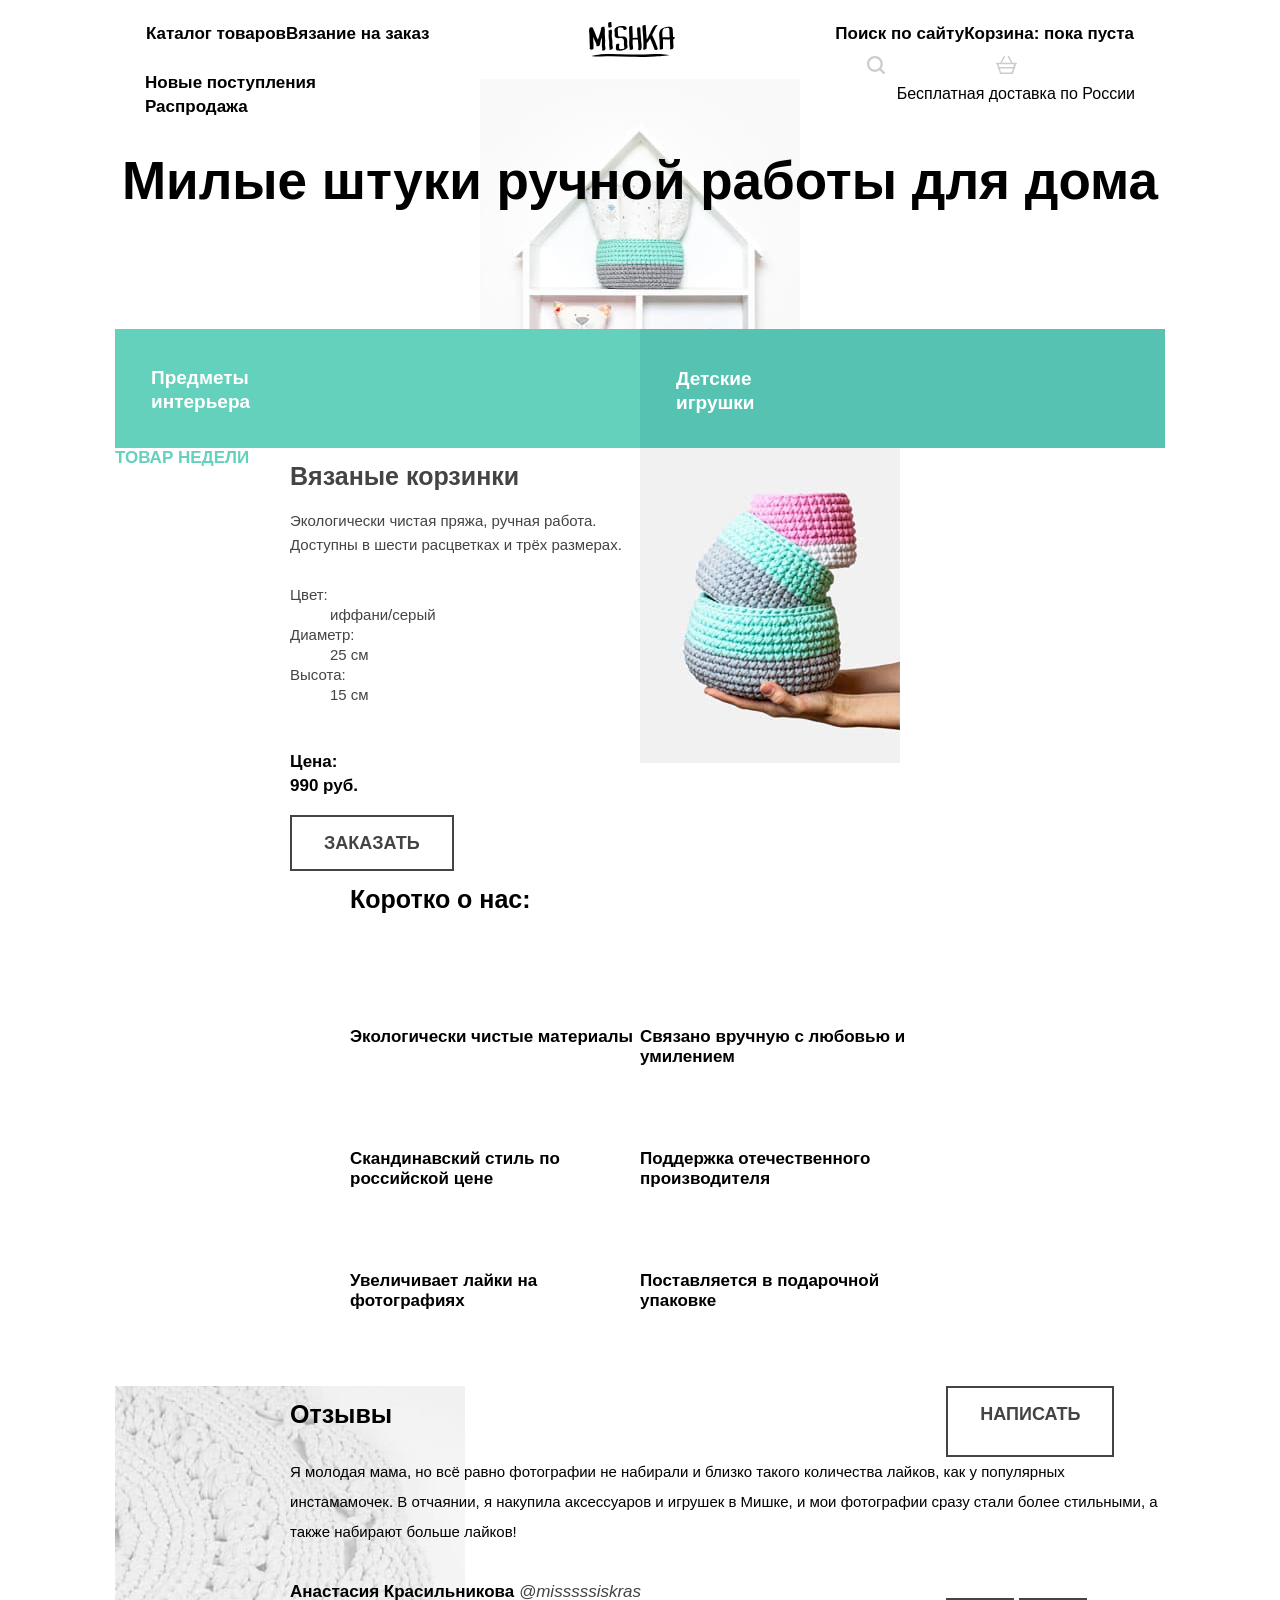
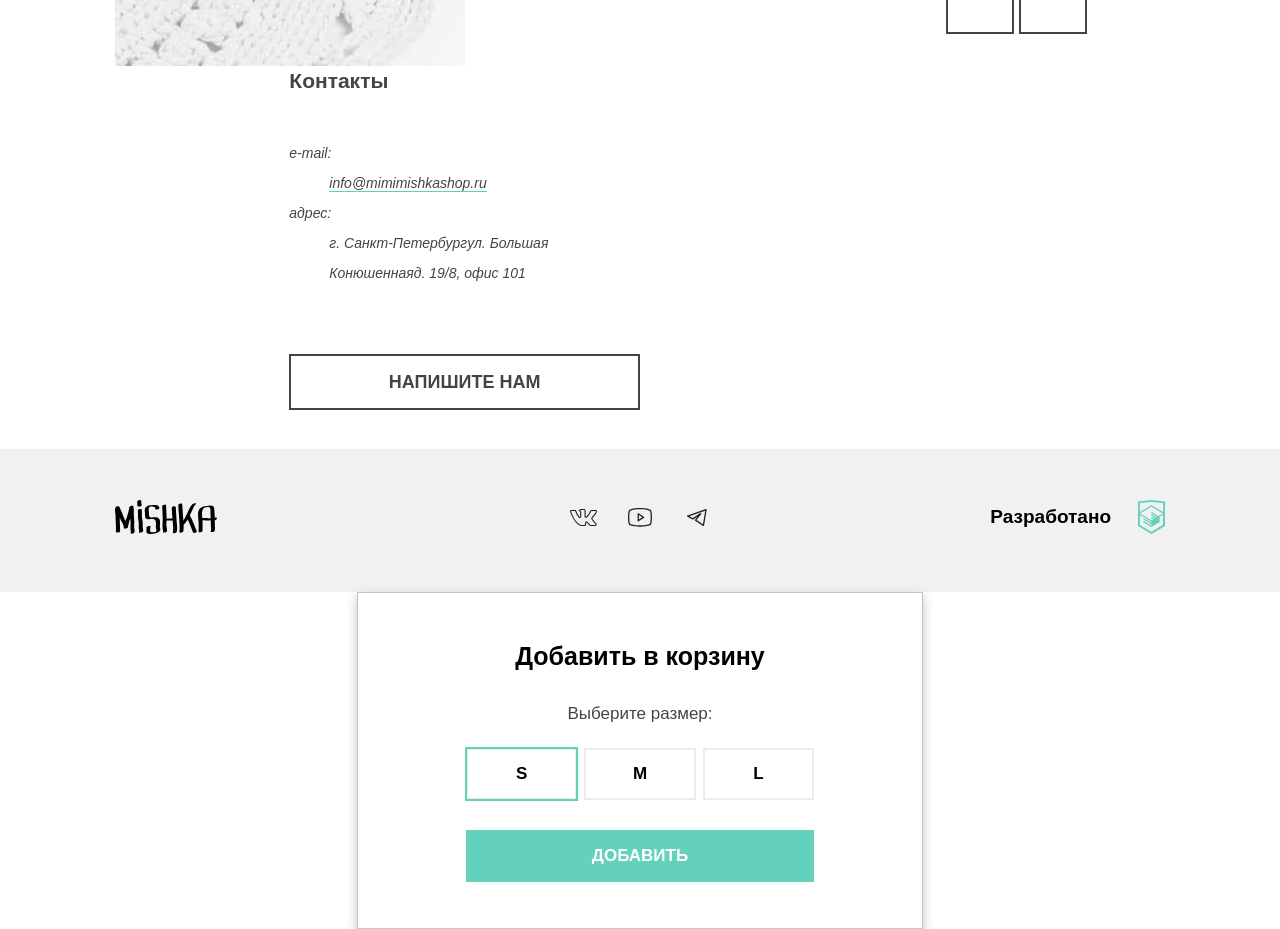
==== index.html @ b660c4b6 "Deploying to gh-pages from @ SemenKr/mishka@f731d4563213dfcd6d3be45b6b4d4860c2dbbfee 🚀" ====
<!DOCTYPE html><html class="page" lang="ru"><head><meta charset="utf-8"><meta name="viewport" content="width=device-width,initial-scale=1"><title>Главная | Мишка | HTML Academy</title><link rel="stylesheet" href="./css/style.css"></head><body class="page__body"><div class="page__centerer page__centerer--desktop_on"><header class="main-header main-header--nojs"><a class="header-logo main-header__logo" href="index.html" aria-current="page"><img src="./img/logo-mobile.svg" width="86" height="35" alt="Логотип Мишки."> </a><button class="main-header__toggle" type="button"><span class="visually-hidden">Открыть меню</span></button><div class="main-header__nav-container nav-container"><nav class="main-nav main-header__nav"><ul class="main-nav__list site-list"><li class="site-list__item"><a class="site-list__link" href="catalog.html">Каталог товаров</a><ul class="main-nav__sublist site-sublist"><li class="site-sublist__item"><a class="site-sublist__link" href="#">Новые поступления</a></li><li class="site-sublist__item"><a class="site-sublist__link" href="#">Распродажа</a></li></ul></li><li class="site-list__item"><a class="site-list__link" href="form.html">Вязание на заказ</a></li></ul></nav><nav class="main-header__user user-nav"><ul class="user-nav__list site-list"><li class="site-list__item"><a class="site-list__link site-list__link--icon_search" href="#">Поиск по сайту</a></li><li class="site-list__item"><a class="site-list__link site-list__link--icon_basket" href="#">Корзина: пока пуста</a></li></ul></nav></div><p class="main-header__description">Бесплатная доставка по России</p></header></div><main class="main-container"><h1 class="visually-hidden">Магазин милых штук ручной работы для дома "Mishka"</h1><section class="products"><h2 class="products__title heading page__centerer">Милые штуки ручной работы для дома</h2><div class="page__centerer page__centerer--desktop_on"><ul class="products__list products-list"><li class="products-list__item"><a class="products-list__link products-list__link--icon_interior" href="#">Предметы<br>интерьера</a></li><li class="products-list__item"><a class="products-list__link products-list__link--icon_toy" href="#">Детские<br>игрушки</a></li></ul></div></section><section class="featured line-decor line-decor--bottom page__centerer"><div class="featured__container"><h2 class="visually-hidden">Описание</h2><div class="featured__product product"><h3 class="product__title heading heading--level_2">Вязаные корзинки</h3><span class="product__label card-label">Товар недели</span><div class="product__description-container"><p class="product__description">Экологически чистая пряжа, ручная работа. Доступны в шести расцветках и трёх размерах.</p><dl class="product__list product-specification"><dt class="product__item">Цвет:</dt><dd class="product__specification">иффани/серый</dd><dt class="product__item">Диаметр:</dt><dd class="product__specification">25 см</dd><dt class="product__item">Высота:</dt><dd class="product__specification">15 см</dd></dl></div><img class="product__image" src="img/basket-mobile.jpg" width="260" height="315" alt="Набор из трёх вязанных корзинок."><div class="product__price-container"><dl class="product__price product-price"><dt class="product-price__description">Цена:</dt><dd class="product-price__number">990 руб.</dd></dl><a class="product__button button" href="form.html">Заказать</a></div></div></div></section><section class="about"><div class="about__container page__centerer"><h2 class="about__title heading heading--level_2">Коротко о нас:</h2><ul class="about__list advantage"><li class="advantage__item"><span class="advantage__text advantage__text--icon_flower">Экологически чистые материалы</span></li><li class="advantage__item"><span class="advantage__text advantage__text--icon_clew">Связано вручную с любовью и умилением</span></li><li class="advantage__item"><span class="advantage__text advantage__text--icon_banknote">Скандинавский стиль по российской цене</span></li><li class="advantage__item"><span class="advantage__text advantage__text--icon_rocket">Поддержка отечественного производителя</span></li><li class="advantage__item"><span class="advantage__text advantage__text--icon_heart">Увеличивает лайки на фотографиях</span></li><li class="advantage__item"><span class="advantage__text advantage__text--icon_gift-wrap">Поставляется в подарочной упаковке</span></li></ul></div></section><section class="reviews line-decor line-decor--bottom"><div class="reviews__container page__centerer"><h2 class="reviews__title heading heading--level_2">Отзывы</h2><figure class="reviews__quote quote"><blockquote class="quote__text">Я молодая мама, но всё равно фотографии не набирали и близко такого количества лайков, как у популярных инстамамочек. В отчаянии, я накупила аксессуаров и игрушек в Мишке, и мои фотографии сразу стали более стильными, а также набирают больше лайков!</blockquote><figcaption class="quote__author author">Анастасия Красильникова <span class="author__id author-id">@misssssiskras</span></figcaption></figure><p class="reviews__buttons button-reviews"></p><div class="reviews__slider slider-reviews"><button class="reviews__previous button" type="button"><span class="visually-hidden">Предыдущий отзыв</span></button> <button class="reviews__next button" type="button"><span class="visually-hidden">Следующий отзыв</span></button></div><a class="reviews__write button" href="#">Написать</a><p></p></div></section><article class="contacts"><h2 class="contacts__title contacts__container page__centerer">Контакты</h2><address class="contacts__address address contacts__container page__centerer"><dl class="contacts__list"><dt class="address__email">e-mail:</dt><dd><a class="address__link link-address" href="info@mimimishkashop.ru">info@mimimishkashop.ru</a></dd><dt class="address__title">адрес:</dt><dd class="address__content">г. Санкт-Петербургул. Большая Конюшеннаяд. 19/8, офис 101</dd></dl></address><div class="contacts__map"><script defer="defer" src="https://api-maps.yandex.ru/services/constructor/1.0/js/?um=constructor%3Abe737fd5407db2382ec0460244a83536a12494a83442059e3a15feddfcf4c2e5&amp;width=100%25&amp;height=454&amp;lang=ru_RU&amp;scroll=true"></script></div><div class="contacts__button-wrapper contacts__container"><button class="contacts__button button button--size_wide contacts__container" type="button">Напишите нам</button></div></article></main><footer class="main-footer"><div class="main-footer__container page__centerer"><a class="main-footer__logo" href="index.html" aria-current="page"><span class="visually-hidden">Логотип Мишки</span></a><div class="main-footer__social social"><ul class="social__list"><li class="social__item"><a class="social__link social__link--vkontakte" href="https://vk.com/htmlacademy"><span class="visually-hidden">Мы в Вконтакте</span></a></li><li class="social__item"><a class="social__link social__link--youtube" href="https://www.youtube.com/user/htmlacademyru"><span class="visually-hidden">Мы в Ютубе</span></a></li><li class="social__item"><a class="social__link social__link--telegram" href="https://t.me/htmlacademy"><span class="visually-hidden">Мы в Телеграме</span></a></li></ul></div><div class="main-footer__copyright copyright"><b class="copyright__text">Разработано</b> <a class="copyright__link" href="https://htmlacademy.ru/intensive/adaptive"><span class="visually-hidden">Логотип HTML Academy</span></a></div></div></footer><div class="main-modal main-modal--close"><div class="main-modal__centerer"><form class="main-modal__form modal-form" action="https://echo.htmlacademy.ru/" method="post"><h2 class="modal-form__title heading heading--level_2">Добавить в корзину</h2><div class="modal-form__buttons basket-button"><fieldset class="basket-button__field fieldset-border"><legend class="basket-button__title">Выберите размер:</legend><ul class="basket-button__list"><li class="basket-button__item button-size"><input class="button-size__control visually-hidden" type="radio" name="basket-size" value="size-s" id="basket-button--size_s" checked="checked"> <label class="button-size__label" for="basket-button--size_s">s</label></li><li class="basket-button__item basket-button__item--size_m button-size"><input class="button-size__control visually-hidden" type="radio" name="basket-size" value="size-m" id="basket-button--size_m"> <label class="button-size__label" for="basket-button--size_m">m</label></li><li class="basket-button__item button-size"><input class="button-size__control visually-hidden" type="radio" name="basket-size" value="size-l" id="basket-button--size_l"> <label class="button-size__label" for="basket-button--size_l">l</label></li></ul></fieldset></div><button class="modal-form__submit button button--basket button--size_wide" type="submit">Добавить</button></form></div></div><script src="./js/script.js"></script></body></html>
---- css/style.css ----
@font-face{font-family:"Open Sans";font-weight:400;font-style:normal;font-display:swap;src:local("Open Sans"),url(/source/fonts/opensans.woff2)format("woff2"),url(/source/fonts/opensans.woff)format("woff")}@font-face{font-family:"Open Sans Bold";font-weight:700;font-style:normal;font-display:swap;src:local("Open Sans"),url(/source/fonts/opensansbold.woff2)format("woff2"),url(/source/fonts/opensansbold.woff)format("woff")}:root{--main-font:"Open Sans", sans-serif;--main-color:#ffffff;--second-color:#f1f1f1;--accent-color:#63d1bb;--accent-color-dark:#56c3b2;--button-color:#444444}img{max-width:100%;object-fit:contain;object-position:center}.page{font-family:var(--main-font);height:100%;background:var(--main-color)}.page,.page__body{margin:0}.page__centerer{margin-inline:30px;min-width:260px;max-width:1050px}@media (max-width:767.9px){.page__centerer--desktop_on{display:contents}}@media (min-width:1150px){.page__centerer--desktop_on--desktop_off{display:contents}}@media (min-width:768px){.page__centerer{margin-inline:50px}}@media (min-width:1150px){.page__centerer{margin-inline:auto}}.visually-hidden{position:fixed;transform:scale(0)}.line-decor--bottom{background-image:url(../img/zigzag-line.svg);background-position:bottom;background-repeat:repeat-x;z-index:2}.main-header{background:var(--main-color, #ffffff);padding:22px 31px;display:flex;position:relative;justify-content:center}@media (min-width:768px){.main-header{display:flex;flex-wrap:wrap;justify-content:space-between;max-width:1050px}}.main-header__logo{height:35px}@media (min-width:768px){.main-header__logo{order:1}}@media (min-width:1150px){.main-header__logo{order:2}}.main-header__toggle{position:absolute;border:0;display:block;background-color:var(--main-color);width:21px;height:20px;z-index:2;right:30px;top:40%;cursor:pointer}@media (min-width:768px){.main-header__toggle{display:none}}.main-header--menu_closed .main-header__toggle::before{content:"";background:url(../img/header-nav-burger.svg);background-repeat:no-repeat;background-position:center;width:20px;height:14px;display:block;justify-self:end}@media (min-width:768px){.main-header--menu_closed .main-header__toggle::before{display:none}}@media (max-width:767.9px){.main-header--menu_closed .main-header__nav-container{display:none}}.main-header--menu_opened .main-header__toggle::before{content:"";background:url(../img/menu-close.svg);background-repeat:no-repeat;background-position:center;width:21px;height:20px;display:block;justify-self:end}@media (min-width:768px){.main-header--menu_opened .main-header__toggle::before{display:none}}@media (max-width:767.9px){.main-header--menu_opened .main-header__nav-container{position:absolute;bottom:-400%;display:flex;flex-direction:column;width:100%;background:var(--main-color);min-width:320px}}@media (min-width:768px){.main-header--menu_opened .main-header__nav-container{display:contents}}.main-header--nojs .nav-container{position:static;min-height:0;bottom:-400%}@media (max-width:767.9px){.main-header__nav{margin:0}}@media (min-width:768px) and (max-width:1149.9px){.main-header__nav{order:3;position:absolute;bottom:-50%;left:30px;background:0 0}}@media (min-width:1150px){.main-header__nav{order:1}}@media (min-width:768px){.main-header__user{order:2}}@media (max-width:767.9px){.main-header__description{display:none}}@media (min-width:768px){.main-header__description{order:4;position:absolute;bottom:-50%;right:30px}.main-nav__sublist{display:none}}@media (min-width:1150px){.main-nav__sublist{position:absolute;bottom:-50%;left:30px;background:0 0;display:block}}.header-logo{display:flex;justify-content:center;align-items:center}@media (min-width:768px){.header-logo{display:block}}.main-nav{background:var(--main-color);font-size:17px;line-height:24px;font-weight:700}@media (max-width:767.9px){.main-nav{padding:0}.main-nav__list{margin:0}.main-nav__sublist{display:none}}.user-nav__list{margin:0}@media (max-width:767.9px){.nav-container{position:absolute;bottom:-400%;display:flex;flex-direction:column;width:100%;background:var(--main-color);min-width:320px}}@media (min-width:768px){.nav-container{display:contents}}.site-list{list-style-type:none;padding:0}@media (min-width:768px){.site-list{display:flex;margin:0}}@media (max-width:767.9px){.site-list a{position:relative;display:block;padding-top:28.5px;padding-bottom:26.5px;padding-left:76px;box-shadow:0 1px 0#ececec,inset 0 1px 0#ececec;cursor:pointer}}.site-list__link{font-size:17px;line-height:24px;font-weight:700;color:#000;text-decoration:none;position:relative}.site-list__link--icon_search{--icon:url("../img/search.svg");background-repeat:no-repeat;background-position:center}@media (min-width:768px) and (max-width:1149.9px){.site-list__link--icon_search{display:none}}.site-list__link--icon_basket::before,.site-list__link--icon_search::before{content:"";display:block;width:18px;height:18px;background:#000;-webkit-mask:var(--icon);mask:var(--icon);box-sizing:border-box;position:absolute;top:32px;left:32px}.site-list__link--icon_search:hover::before{background:#63d1bb}.site-list__link--icon_search:active::before{background:rgba(99,209,187,.3)}.site-list__link--icon_basket{--icon:url("../img/basket.svg");background-repeat:no-repeat;background-position:center}.site-list__link--icon_basket::before{width:21px}.site-list__link--icon_basket:hover::before{background:#63d1bb}.site-list__link--icon_basket:active::before{background:rgba(99,209,187,.3)}.site-sublist{list-style-type:none;padding:0}.site-sublist__link{font-size:17px;line-height:24px;color:#000;text-decoration:none}.user-list{list-style-type:none;padding:0}.user-list__link{font-size:17px;line-height:24px;color:#000;text-decoration:none}.heading{font-size:27px;line-height:30px;font-weight:700;text-align:center}@media (min-width:768px){.heading{font-size:43px;line-height:50px}}@media (min-width:1150px){.heading{font-size:53px;line-height:57px}}.heading--level_2{font-size:25px;margin:0}.heading--level_3{font-size:17px;line-height:24px}.button{font-family:var(--main-font);font-size:18px;line-height:20px;font-weight:700;text-transform:uppercase;text-align:center;text-decoration:none;width:-moz-fit-content;width:fit-content;background:var(--main-color);padding:16px 32px;color:#444;border:2px solid #444;box-sizing:border-box;display:inline-block;cursor:pointer}.button--size_wide{width:100%}.button--basket{color:#fff;background-color:#63d1bb;font-size:17px;line-height:16px;border:0;padding:18px 0}.products{background-image:url(../img/background-featured-mobile.jpg);background-color:var(--main-color, #ffffff);background-repeat:no-repeat;object-fit:contain;background-position:top;padding-top:73px;box-sizing:border-box;min-width:320px}.products__title{margin-bottom:120px;margin-top:0}.products-list{margin:0;list-style-type:none;padding:0;display:flex;flex-direction:column}@media (min-width:768px){.products-list{display:grid;grid-template-columns:1fr 1fr}}.products-list__item{width:auto}.products-list__link{font-size:19px;line-height:24px;font-weight:700;color:#fff;text-decoration:none;box-sizing:border-box;display:flex;justify-content:space-between;align-items:center;width:auto;cursor:pointer}.products-list__link--icon_interior{background:var(--accent-color, #63d1bb);--icon:url("../img/interior.svg");padding:30px 36px 27px}.products-list__link--icon_interior::after,.products-list__link--icon_toy::after{content:"";display:block;width:40px;height:62px;background:#149080;-webkit-mask:var(--icon);mask:var(--icon);box-sizing:border-box}.products-list__link--icon_toy{background:var(--accent-color-dark, #56c3b2);--icon:url("../img/toy.svg");padding:32px 35px 27px 36px}.products-list__link--icon_toy::after{width:60px;height:60px}.featured{padding:0}.product{background:var(--main-color);color:#444;font-size:15px;line-height:24px;font-weight:400;display:flex;flex-direction:column;max-width:1050px}@media (min-width:768px){.product{display:grid;grid-template-columns:1fr 1fr 1fr 1fr;grid-template-rows:auto auto auto}}@media (min-width:1150px){.product{display:grid;grid-template-columns:1fr 1fr 1fr 1fr 1fr 1fr;grid-template-rows:auto auto auto}}.product__title{margin-bottom:3.5px;text-align:start}@media (min-width:768px){.product__title{grid-column:1/4;grid-row:1/2}}@media (min-width:1150px){.product__title{grid-column:2/5;grid-row:1/2;z-index:2}}.product__label{margin-bottom:17.5px}@media (min-width:768px){.product__label{grid-column:4/-1;grid-row:1/2}}@media (min-width:1150px){.product__label{grid-column:1/2;grid-row:1/2}}@media (min-width:768px){.product__description-container{grid-column:1/3;grid-row:2/3}}@media (min-width:1150px){.product__description-container{grid-column:2/4;grid-row:2/3}}@media (min-width:768px){.product__price-container{grid-column:1/3;grid-row:3/4}}@media (min-width:1150px){.product__price-container{grid-column:2/4;grid-row:3/4}}.product__description,.product__list{margin:0 0 28px}.product__list{list-style-type:none}.product__image{margin:0 0 25.5px}@media (min-width:768px){.product__image{grid-column:3/-1;grid-row:2/4}}@media (min-width:1150px){.product__image{grid-column:4/7;grid-row:1/4}}.product__price{margin:0 0 24.5}.card-label{color:var(--accent-color);font-size:17px;line-height:20px;font-weight:700;text-transform:uppercase}.product-specification{font-size:15px;line-height:20px;font-weight:400;color:#444}.product-price{font-size:17px;line-height:24px;font-weight:700;color:#000}.product-price__number{margin:0}.advantage{list-style-type:none;font-weight:700;font-size:17px;line-height:20px;padding:0;display:grid;grid-template-columns:1fr 1fr;grid-template-rows:repeat(auto-fit,min-content)}@media (max-width:767.9px){.advantage{grid-template-columns:1fr}}@media (min-width:1150px){.advantage{padding-left:175px;padding-right:175px}}.advantage__item{margin:82px 0 0}@media (max-width:767.9px){.advantage__item:nth-child(2n+2){order:1}}.advantage__item:last-child{margin-bottom:58px}.about__title{text-align:start}@media (min-width:1150px){.about__container,.about__title{padding-left:175px}.about__container{padding-right:175px;max-width:1050px}}@media (min-width:768px){.reviews{background:url(../img/review-mobile.jpg);background-position:top left;background-repeat:no-repeat;z-index:-1}}@media (min-width:1150px){.reviews{margin-inline:auto;max-width:1050px}}.reviews__container{min-width:260px;max-width:1050px}@media (min-width:768px){.reviews__container{padding:0;display:grid;grid-template-columns:1fr 1fr 1fr 1fr;grid-template-rows:auto auto auto}}@media (min-width:1150px){.reviews__container{max-width:1052px;padding-left:175px}}.reviews__title{margin:0 0 14px;text-align:start}@media (min-width:768px){.reviews__title{grid-column:1/3;grid-row:1/2}}.reviews__quote{margin:0 0 30px}@media (min-width:768px){.reviews__quote{grid-column:1/-1;grid-row:2/-1}.reviews__slider{grid-column:4/5;grid-row:3/4}.reviews__write{grid-column:4/5;grid-row:1/2}}.quote{font-size:15px;line-height:30px;counter-reset:#444}.quote__text{margin:0 0 33px}.button-reviews__slider{margin-bottom:38px}.author,.author-id{font-size:17px;line-height:24px;font-weight:700}.author-id{font-style:italic;line-height:20px;font-weight:400;color:#444}.contacts{font-size:14px;line-height:30px;color:#444;display:flex;flex-direction:column;min-width:320px}@media (min-width:768px){.contacts{display:grid;grid-template-columns:50px 1fr 1fr 1fr 1fr 50px;grid-template-rows:auto auto auto auto}}@media (min-width:1150px){.contacts{display:grid;grid-template-columns:1fr 1fr 1fr 1fr 1fr 1fr;grid-template-rows:auto auto auto;max-width:1052px;margin-inline:auto}}.contacts__title{margin:0 0 28px}@media (min-width:768px){.contacts__title{grid-column:2/6;grid-row:1/2}}@media (min-width:1150px){.contacts__title{grid-column:2/4;grid-row:1/2}}.contacts__address{margin-bottom:52px}@media (min-width:768px){.contacts__address{grid-column:2/6;grid-row:2/3}}@media (min-width:1150px){.contacts__address{grid-column:2/4;grid-row:2/3}}@media (min-width:768px){.contacts__map{grid-column:1/-1;grid-row:3/4}}@media (min-width:1150px){.contacts__map{grid-column:4/-1;grid-row:1/-1;max-width:527px}}.contacts__button-wrapper{margin-bottom:39px}@media (min-width:768px){.contacts__button-wrapper{grid-column:3/5;grid-row:4/5}}@media (min-width:1150px){.contacts__button-wrapper{grid-column:2/4;grid-row:3/4}}.address__link{text-decoration:none;color:#444;font-size:14px;line-height:30px;font-weight:400;border-bottom:1px solid #62d1ba}.main-footer{background:var(--second-color);min-width:320px}.main-footer__container{display:flex;flex-direction:column;align-items:center;padding:0}@media (min-width:768px){.main-footer__container{display:grid;grid-template-columns:1fr auto 1fr;padding:51px 0 58px}}.main-footer__logo{display:none;background-repeat:no-repeat;background-position:center;background-size:102px 34px;--icon:url("../img/logo-footer.svg");cursor:pointer}.main-footer__logo:hover::after{background:#46c1ae}.main-footer__logo:active::after{background:rgba(70,193,174,.3)}.main-footer__logo::after{width:102px;height:34px;background:#000}@media (min-width:768px){.main-footer__logo{display:block;height:34px;justify-self:start}.main-footer__social{justify-self:center}.main-footer__copyright{justify-self:end}}@media (max-width:767.9px){.social{background:url(../img/footer-divider.svg);background-repeat:no-repeat;background-position:bottom;width:142px;padding:25px 0 28px}}.social__list{list-style-type:none;display:grid;grid-template-columns:1fr 1fr 1fr;column-gap:29px;row-gap:20px;padding:0;margin:0}.social__link{background-repeat:no-repeat;background-position:center;background-size:28px 22px}.social__link--vkontakte{--icon:url("../img/social-vkontakte.svg")}.social__link--youtube{--icon:url("../img/social-youtube.svg")}.social__link--telegram{--icon:url("../img/social-telegram.svg")}.social__link:hover::before{background:#46c1ae}.social__link:active::before{background:rgba(70,193,174,.3)}.copyright__link::after,.main-footer__logo::after,.social__link::before{content:"";display:block;-webkit-mask:var(--icon);mask:var(--icon);box-sizing:border-box}.social__link::before{width:28px;height:22px;background:#231f20}.copyright{font-size:19px;line-height:18px;font-weight:700;display:flex;align-items:center}@media (max-width:767.9px){.copyright{padding:22px 0 23px}}.copyright__link{background-repeat:no-repeat;background-position:center;background-size:27px 34px;margin-left:27px;--icon:url("../img/htmlacademy-mob.svg");cursor:pointer}.copyright__link:hover::after{background:#46c1ae}.copyright__link:active::after{background:rgba(70,193,174,.3)}.copyright__link::after{width:27px;height:34px;background:#63d1bb}.main-modal{background:var(--main-color)}.main-modal__centerer{margin:0 auto;padding:35px 108px 46px;max-width:566px;box-sizing:border-box;border:1px solid #c6c6c6;box-shadow:0 5px 10px rgba(0,1,1,.25)}@media (max-width:767.9px){.main-modal__centerer{padding:28px 30px 46px;min-width:320px}}.main-modal__form{margin:0}.modal-form{padding:0;display:flex;flex-direction:column}.modal-form__title{margin:0 0 14px;text-align:center}.modal-form__buttons{margin-bottom:30px}.basket-button__field{padding:0;margin:0}.basket-button__title{margin-bottom:19.5px;font-size:17px;line-height:30px;font-weight:400;color:#444;text-align:center}.basket-button__list{list-style-type:none;margin:0;padding:0;display:grid;grid-template-columns:1fr 1fr 1fr;column-gap:7px}.button-size__label{font-size:17px;line-height:16px;font-weight:700;text-transform:uppercase;height:52px;margin:0;border:2px solid rgba(68,68,68,.1);box-sizing:border-box;display:flex;justify-content:center;align-items:center;cursor:pointer}@media (max-width:767.9px){.button-size__label{min-width:82px}}.button-size__label:hover{outline:2px solid rgba(68,68,68,.3);outline-offset:-1px}.button-size__label:active{outline:2px solid #62d1ba;outline-offset:-1px}.button-size__control:checked+.button-size__label{outline:2px solid #62d1ba;outline-offset:-1px}.header-form{background:var(--second-color);padding:73.5px 22px}.order{font-size:17px;line-height:18px;font-weight:700;color:#000}.order__title{margin-bottom:17px}.form-order{background:var(--main-color)}.form-order__text{margin-bottom:29px}.form-order__field-type{margin-bottom:43px}.form-order__field-color{margin-bottom:33px;background-color:var(--second-color)}.form-order__field-user{margin-bottom:34.5px}.form-order__field-contacts{margin-bottom:34.5px;background-color:var(--second-color)}.form-order__field-info{margin-bottom:17px}.form-order__required-note{margin-bottom:30px}.info-form__button{padding:0;display:flex;flex-direction:column;min-width:260px}@media (min-width:768px){.info-form__button{flex-direction:row-reverse;justify-content:space-between;align-items:baseline}}.fieldset-border{border:0}.fieldset-grid{padding:0}@media (min-width:768px){.fieldset-grid{display:grid;grid-template-columns:1fr 3fr}}@media (min-width:1150px){.fieldset-grid{display:grid;grid-template-columns:1fr 5fr}}.fieldset-grid__title{padding:0}@media (min-width:768px){.fieldset-grid__title{grid-column:1/2;grid-row:1/2;display:block}}@media (min-width:1150px){.fieldset-grid__title{grid-column:1/2;grid-row:1/2}}.fieldset-grid__content{padding:0}@media (min-width:768px){.fieldset-grid__content{grid-column:2/-1;grid-row:1/2}}@media (min-width:1150px){.fieldset-grid__content{grid-column:2/-1;grid-row:1/2}}@media (min-width:768px){.fieldset-grid__button{grid-column:1/-1;grid-row:2/3}}@media (min-width:1150px){.fieldset-grid__button{grid-column:2/-1;grid-row:2/3}}.user-form__title{margin-bottom:29px}.user-form__list{list-style-type:none}.user-form__item{margin-bottom:22px}.label-form{font-size:17px;line-height:16px;font-weight:700;text-transform:uppercase;color:var(--accent-color)}@media (max-width:767.9px){.label-form{display:flex;align-items:center}.label-form::after{content:"";background:url(../img/layer-form-titles.svg);background-position:right;background-repeat:repeat-x;min-width:200px;height:1px;display:block;margin-left:15px}}.text-form{font-size:13px;line-height:24px;font-weight:400;color:#444}.type-form__list{list-style-type:none;margin:0;display:flex;flex-direction:column}@media (max-width:767.9px){.type-form__title{margin-bottom:35px}}.type-form__item:not(:last-child){margin-bottom:24px}.color-form__list{list-style-type:none;margin:0}.color-form__title{margin-bottom:25px}.color-form__item:not(:last-child){margin-bottom:23px}.contact-details__list{list-style-type:none;padding:0}.required-note{display:block;font-size:14px;line-height:16px;font-weight:400;color:#444}.catalog-page{background:var(--main-color)}.catalog-title{padding:73.5px 42px;background:var(--second-color)}.cards-wrapper{display:flex;flex-direction:column}@media (min-width:1150px){.cards-wrapper{flex-direction:row;flex-wrap:wrap;justify-content:space-between;width:1051px}}.catalog-products{min-width:260px;max-width:1050px}.catalog-products__list{list-style-type:none;margin:0;padding:0}.card-product{display:flex;flex-direction:column;min-width:260px}@media (min-width:768px) and (max-width:1149.9px){.card-product{display:grid;grid-template-columns:1fr 1fr;gap:54px 0}}.card-product__image{order:-1;object-fit:cover;display:block}@media (min-width:768px){.card-product__image{grid-column:1/2}}.card-product__link{text-decoration:none;color:#000}.description-list{list-style-type:none;font-size:13px;line-height:30px;font-weight:400}.description-wrapper{padding:27px;display:flex;flex-direction:column;align-items:flex-start}.price-of-item{font-size:15px;line-height:24px;font-weight:700}.production{background:var(--main-color)}.production-container{display:flex;flex-direction:column;min-width:260px;max-width:1050px}@media (min-width:1150px){.production-container{flex-direction:row}}.production-container__video{order:-1}@media (min-width:1150px){.production-container__video{width:682px}}.production-container__content{display:flex;flex-direction:column;padding:41px 42px 46px;max-width:668px}@media (min-width:1150px){.production-container__content{width:368px;justify-content:space-between}}.video-description{font-size:13px;line-height:24px;font-weight:400;color:#444;display:flex;flex-direction:column}
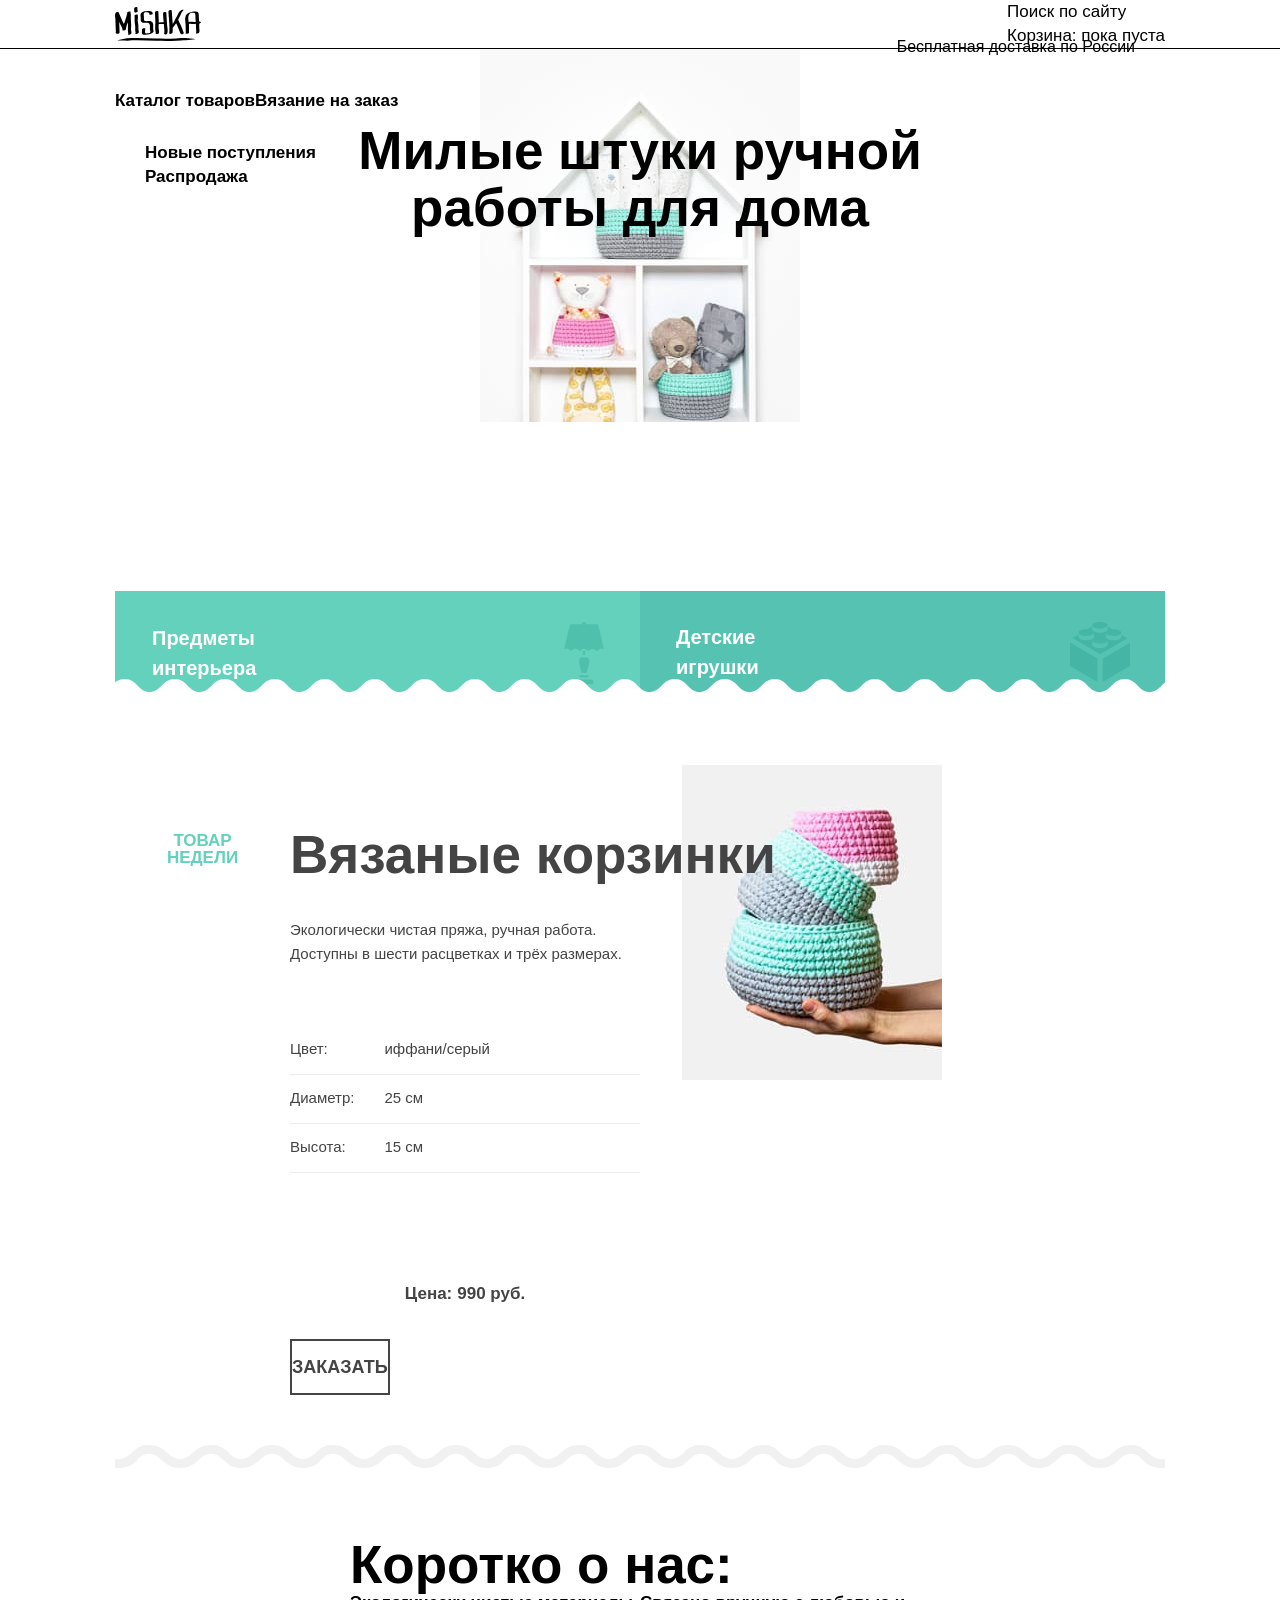
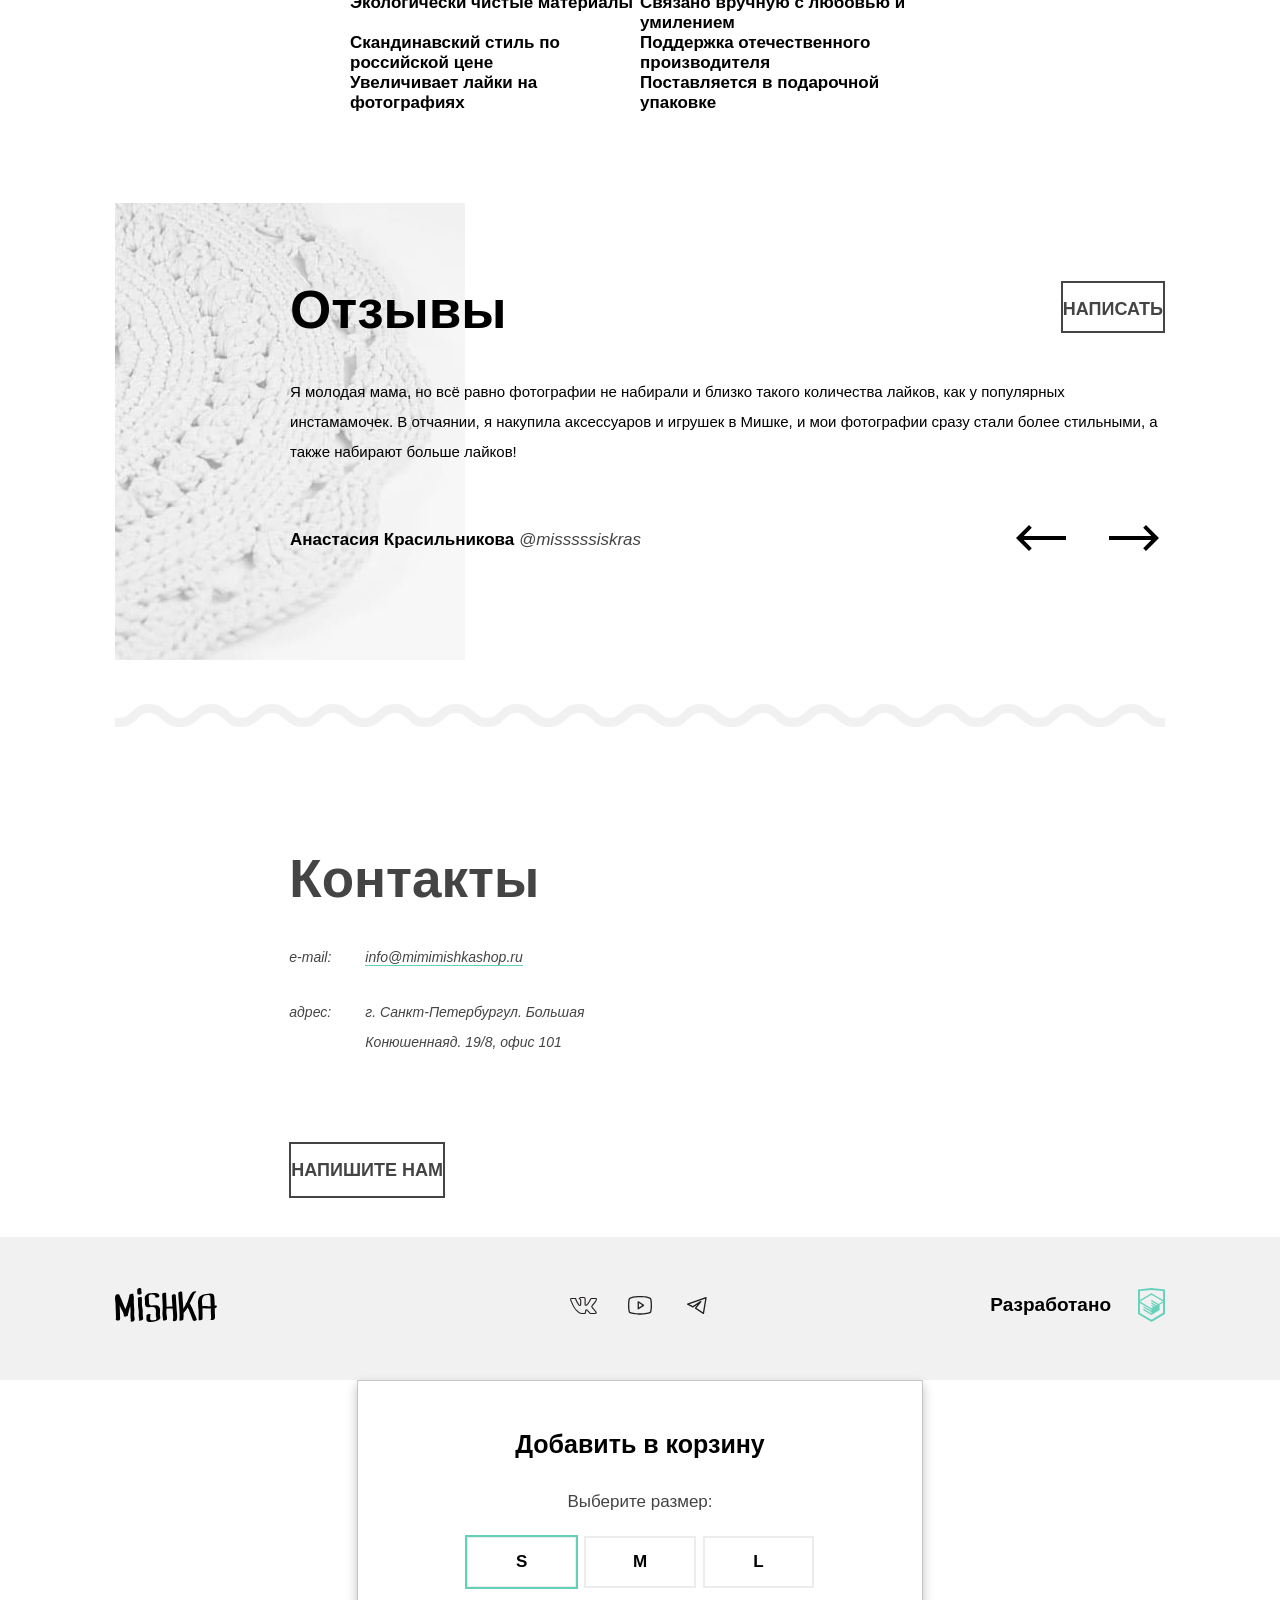
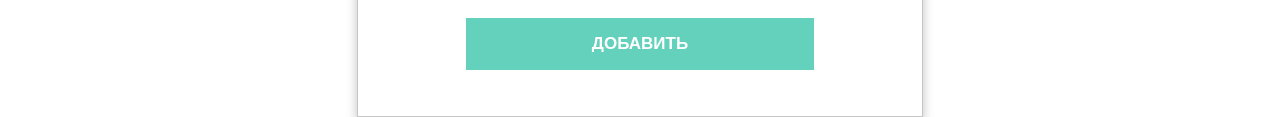
==== commit cd1379b2: "Deploying to gh-pages from @ SemenKr/mishka@3a9156d765ac74e078ca94141efc3a0e650532f9 🚀" ====
--- a/index.html
+++ b/index.html
@@ -1 +1 @@
-<!DOCTYPE html><html class="page" lang="ru"><head><meta charset="utf-8"><meta name="viewport" content="width=device-width,initial-scale=1"><title>Главная | Мишка | HTML Academy</title><link rel="stylesheet" href="./css/style.css"></head><body class="page__body"><div class="page__centerer page__centerer--desktop_on"><header class="main-header main-header--nojs"><a class="header-logo main-header__logo" href="index.html" aria-current="page"><img src="./img/logo-mobile.svg" width="86" height="35" alt="Логотип Мишки."> </a><button class="main-header__toggle" type="button"><span class="visually-hidden">Открыть меню</span></button><div class="main-header__nav-container nav-container"><nav class="main-nav main-header__nav"><ul class="main-nav__list site-list"><li class="site-list__item"><a class="site-list__link" href="catalog.html">Каталог товаров</a><ul class="main-nav__sublist site-sublist"><li class="site-sublist__item"><a class="site-sublist__link" href="#">Новые поступления</a></li><li class="site-sublist__item"><a class="site-sublist__link" href="#">Распродажа</a></li></ul></li><li class="site-list__item"><a class="site-list__link" href="form.html">Вязание на заказ</a></li></ul></nav><nav class="main-header__user user-nav"><ul class="user-nav__list site-list"><li class="site-list__item"><a class="site-list__link site-list__link--icon_search" href="#">Поиск по сайту</a></li><li class="site-list__item"><a class="site-list__link site-list__link--icon_basket" href="#">Корзина: пока пуста</a></li></ul></nav></div><p class="main-header__description">Бесплатная доставка по России</p></header></div><main class="main-container"><h1 class="visually-hidden">Магазин милых штук ручной работы для дома "Mishka"</h1><section class="products"><h2 class="products__title heading page__centerer">Милые штуки ручной работы для дома</h2><div class="page__centerer page__centerer--desktop_on"><ul class="products__list products-list"><li class="products-list__item"><a class="products-list__link products-list__link--icon_interior" href="#">Предметы<br>интерьера</a></li><li class="products-list__item"><a class="products-list__link products-list__link--icon_toy" href="#">Детские<br>игрушки</a></li></ul></div></section><section class="featured line-decor line-decor--bottom page__centerer"><div class="featured__container"><h2 class="visually-hidden">Описание</h2><div class="featured__product product"><h3 class="product__title heading heading--level_2">Вязаные корзинки</h3><span class="product__label card-label">Товар недели</span><div class="product__description-container"><p class="product__description">Экологически чистая пряжа, ручная работа. Доступны в шести расцветках и трёх размерах.</p><dl class="product__list product-specification"><dt class="product__item">Цвет:</dt><dd class="product__specification">иффани/серый</dd><dt class="product__item">Диаметр:</dt><dd class="product__specification">25 см</dd><dt class="product__item">Высота:</dt><dd class="product__specification">15 см</dd></dl></div><img class="product__image" src="img/basket-mobile.jpg" width="260" height="315" alt="Набор из трёх вязанных корзинок."><div class="product__price-container"><dl class="product__price product-price"><dt class="product-price__description">Цена:</dt><dd class="product-price__number">990 руб.</dd></dl><a class="product__button button" href="form.html">Заказать</a></div></div></div></section><section class="about"><div class="about__container page__centerer"><h2 class="about__title heading heading--level_2">Коротко о нас:</h2><ul class="about__list advantage"><li class="advantage__item"><span class="advantage__text advantage__text--icon_flower">Экологически чистые материалы</span></li><li class="advantage__item"><span class="advantage__text advantage__text--icon_clew">Связано вручную с любовью и умилением</span></li><li class="advantage__item"><span class="advantage__text advantage__text--icon_banknote">Скандинавский стиль по российской цене</span></li><li class="advantage__item"><span class="advantage__text advantage__text--icon_rocket">Поддержка отечественного производителя</span></li><li class="advantage__item"><span class="advantage__text advantage__text--icon_heart">Увеличивает лайки на фотографиях</span></li><li class="advantage__item"><span class="advantage__text advantage__text--icon_gift-wrap">Поставляется в подарочной упаковке</span></li></ul></div></section><section class="reviews line-decor line-decor--bottom"><div class="reviews__container page__centerer"><h2 class="reviews__title heading heading--level_2">Отзывы</h2><figure class="reviews__quote quote"><blockquote class="quote__text">Я молодая мама, но всё равно фотографии не набирали и близко такого количества лайков, как у популярных инстамамочек. В отчаянии, я накупила аксессуаров и игрушек в Мишке, и мои фотографии сразу стали более стильными, а также набирают больше лайков!</blockquote><figcaption class="quote__author author">Анастасия Красильникова <span class="author__id author-id">@misssssiskras</span></figcaption></figure><p class="reviews__buttons button-reviews"></p><div class="reviews__slider slider-reviews"><button class="reviews__previous button" type="button"><span class="visually-hidden">Предыдущий отзыв</span></button> <button class="reviews__next button" type="button"><span class="visually-hidden">Следующий отзыв</span></button></div><a class="reviews__write button" href="#">Написать</a><p></p></div></section><article class="contacts"><h2 class="contacts__title contacts__container page__centerer">Контакты</h2><address class="contacts__address address contacts__container page__centerer"><dl class="contacts__list"><dt class="address__email">e-mail:</dt><dd><a class="address__link link-address" href="info@mimimishkashop.ru">info@mimimishkashop.ru</a></dd><dt class="address__title">адрес:</dt><dd class="address__content">г. Санкт-Петербургул. Большая Конюшеннаяд. 19/8, офис 101</dd></dl></address><div class="contacts__map"><script defer="defer" src="https://api-maps.yandex.ru/services/constructor/1.0/js/?um=constructor%3Abe737fd5407db2382ec0460244a83536a12494a83442059e3a15feddfcf4c2e5&amp;width=100%25&amp;height=454&amp;lang=ru_RU&amp;scroll=true"></script></div><div class="contacts__button-wrapper contacts__container"><button class="contacts__button button button--size_wide contacts__container" type="button">Напишите нам</button></div></article></main><footer class="main-footer"><div class="main-footer__container page__centerer"><a class="main-footer__logo" href="index.html" aria-current="page"><span class="visually-hidden">Логотип Мишки</span></a><div class="main-footer__social social"><ul class="social__list"><li class="social__item"><a class="social__link social__link--vkontakte" href="https://vk.com/htmlacademy"><span class="visually-hidden">Мы в Вконтакте</span></a></li><li class="social__item"><a class="social__link social__link--youtube" href="https://www.youtube.com/user/htmlacademyru"><span class="visually-hidden">Мы в Ютубе</span></a></li><li class="social__item"><a class="social__link social__link--telegram" href="https://t.me/htmlacademy"><span class="visually-hidden">Мы в Телеграме</span></a></li></ul></div><div class="main-footer__copyright copyright"><b class="copyright__text">Разработано</b> <a class="copyright__link" href="https://htmlacademy.ru/intensive/adaptive"><span class="visually-hidden">Логотип HTML Academy</span></a></div></div></footer><div class="main-modal main-modal--close"><div class="main-modal__centerer"><form class="main-modal__form modal-form" action="https://echo.htmlacademy.ru/" method="post"><h2 class="modal-form__title heading heading--level_2">Добавить в корзину</h2><div class="modal-form__buttons basket-button"><fieldset class="basket-button__field fieldset-border"><legend class="basket-button__title">Выберите размер:</legend><ul class="basket-button__list"><li class="basket-button__item button-size"><input class="button-size__control visually-hidden" type="radio" name="basket-size" value="size-s" id="basket-button--size_s" checked="checked"> <label class="button-size__label" for="basket-button--size_s">s</label></li><li class="basket-button__item basket-button__item--size_m button-size"><input class="button-size__control visually-hidden" type="radio" name="basket-size" value="size-m" id="basket-button--size_m"> <label class="button-size__label" for="basket-button--size_m">m</label></li><li class="basket-button__item button-size"><input class="button-size__control visually-hidden" type="radio" name="basket-size" value="size-l" id="basket-button--size_l"> <label class="button-size__label" for="basket-button--size_l">l</label></li></ul></fieldset></div><button class="modal-form__submit button button--basket button--size_wide" type="submit">Добавить</button></form></div></div><script src="./js/script.js"></script></body></html>+<!DOCTYPE html><html class="page" lang="ru"><head><meta charset="utf-8"><meta name="viewport" content="width=device-width,initial-scale=1"><title>Главная | Мишка | HTML Academy</title><link rel="stylesheet" href="./css/style.css"></head><body class="page__body"><div class="main-header__wrapper"><header class="main-header main-header--nojs page__centerer page__centerer--desktop_on"><a class="header-logo main-header__logo" href="index.html" aria-current="page"><img src="./img/logo-mobile.svg" width="86" height="35" alt="Логотип Мишки."> </a><button class="main-header__toggle" type="button"><span class="visually-hidden">Открыть меню</span></button><div class="main-header__nav-container nav-container"><nav class="main-nav main-header__nav"><ul class="main-nav__list site-list"><li class="site-list__item"><a class="site-list__link" href="catalog.html">Каталог товаров</a><ul class="main-nav__sublist site-sublist"><li class="site-sublist__item"><a class="site-sublist__link" href="#">Новые поступления</a></li><li class="site-sublist__item"><a class="site-sublist__link" href="#">Распродажа</a></li></ul></li><li class="site-list__item"><a class="site-list__link" href="form.html">Вязание на заказ</a></li></ul></nav><nav class="main-header__user user-nav"><ul class="user-nav__list user-list"><li class="user-list__item"><a class="user-list__link user-list__link--icon_search" href="#"><span>Поиск по сайту</span></a></li><li class="user-list__item"><a class="user-list__link user-list__link--icon_basket" href="#">Корзина: пока пуста</a></li></ul></nav></div><p class="main-header__description">Бесплатная доставка по России</p></header></div><main class="main-container"><h1 class="visually-hidden">Магазин милых штук ручной работы для дома "Mishka"</h1><section class="products"><h2 class="products__title heading page__centerer">Милые штуки ручной<br>работы для дома</h2><div class="page__centerer page__centerer--desktop_on"><ul class="products__list products-list"><li class="products-list__item"><a class="products-list__link products-list__link--icon_interior" href="#">Предметы<br>интерьера</a></li><li class="products-list__item"><a class="products-list__link products-list__link--icon_toy" href="#">Детские<br>игрушки</a></li></ul></div></section><section class="featured line-decor line-decor--bottom page__centerer"><div class="featured__container"><h2 class="visually-hidden">Описание</h2><div class="featured__product product"><h3 class="product__title heading">Вязаные корзинки</h3><span class="product__label card-label">Товар недели</span><div class="product__description-container"><p class="product__description">Экологически чистая пряжа, ручная работа. Доступны в шести расцветках и трёх размерах.</p><dl class="product__list product-specification"><dt class="product-specification__item">Цвет:</dt><dd class="product-specification__specification">иффани/серый</dd><dt class="product-specification__item">Диаметр:</dt><dd class="product-specification__specification">25 см</dd><dt class="product-specification__item">Высота:</dt><dd class="product-specification__specification">15 см</dd></dl></div><img class="product__image" src="img/basket-mobile.jpg" width="260" height="315" alt="Набор из трёх вязанных корзинок."><div class="product__price-container"><dl class="product__price product-price"><dt class="product-price__description">Цена:</dt><dd class="product-price__number">990 руб.</dd></dl><a class="product__button button button--size_wide" href="form.html">Заказать</a></div></div></div></section><section class="about"><div class="about__container page__centerer"><h2 class="about__title heading heading">Коротко о нас:</h2><ul class="about__list advantage"><li class="advantage__item"><span class="advantage__text advantage__text--icon_flower">Экологически чистые материалы</span></li><li class="advantage__item"><span class="advantage__text advantage__text--icon_clew">Связано вручную с любовью и умилением</span></li><li class="advantage__item"><span class="advantage__text advantage__text--icon_banknote">Скандинавский стиль по российской цене</span></li><li class="advantage__item"><span class="advantage__text advantage__text--icon_rocket">Поддержка отечественного производителя</span></li><li class="advantage__item"><span class="advantage__text advantage__text--icon_heart">Увеличивает лайки на фотографиях</span></li><li class="advantage__item"><span class="advantage__text advantage__text--icon_gift-wrap">Поставляется в подарочной упаковке</span></li></ul></div></section><section class="reviews line-decor line-decor--bottom"><div class="reviews__container page__centerer"><h2 class="reviews__title heading heading">Отзывы</h2><figure class="reviews__quote quote"><blockquote class="quote__text">Я молодая мама, но всё равно фотографии не набирали и близко такого количества лайков, как у популярных инстамамочек. В отчаянии, я накупила аксессуаров и игрушек в Мишке, и мои фотографии сразу стали более стильными, а также набирают больше лайков!</blockquote><figcaption class="quote__author author">Анастасия Красильникова <span class="author__id author-id">@misssssiskras</span></figcaption></figure><div class="reviews__slider slider-reviews"><button class="slider-reviews__previous" type="button"><span class="visually-hidden">Предыдущий отзыв</span></button> <button class="slider-reviews__next" type="button"><span class="visually-hidden">Следующий отзыв</span></button></div><a class="reviews__write button button--size_wide" href="#">Написать</a></div></section><article class="contacts"><h2 class="contacts__title heading contacts__container page__centerer">Контакты</h2><address class="contacts__address address contacts__container page__centerer"><dl class="address__list"><dt class="address__email">e-mail:</dt><dd class="address__content address__content--email"><a class="address__link link-address" href="info@mimimishkashop.ru">info@mimimishkashop.ru</a></dd><dt class="address__title">адрес:</dt><dd class="address__content address__content--address">г. Санкт-Петербургул. Большая Конюшеннаяд. 19/8, офис 101</dd></dl></address><div class="contacts__map"><script defer="defer" src="https://api-maps.yandex.ru/services/constructor/1.0/js/?um=constructor%3Abe737fd5407db2382ec0460244a83536a12494a83442059e3a15feddfcf4c2e5&amp;width=100%25&amp;height=454&amp;lang=ru_RU&amp;scroll=true"></script></div><div class="contacts__button-wrapper contacts__container"><button class="contacts__button button button--size_wide contacts__container" type="button">Напишите нам</button></div></article></main><footer class="main-footer"><div class="main-footer__container page__centerer"><a class="main-footer__logo" href="index.html" aria-current="page"><span class="visually-hidden">Логотип Мишки</span></a><div class="main-footer__social social"><ul class="social__list"><li class="social__item"><a class="social__link social__link--vkontakte" href="https://vk.com/htmlacademy"><span class="visually-hidden">Мы в Вконтакте</span></a></li><li class="social__item"><a class="social__link social__link--youtube" href="https://www.youtube.com/user/htmlacademyru"><span class="visually-hidden">Мы в Ютубе</span></a></li><li class="social__item"><a class="social__link social__link--telegram" href="https://t.me/htmlacademy"><span class="visually-hidden">Мы в Телеграме</span></a></li></ul></div><div class="main-footer__copyright copyright"><b class="copyright__text">Разработано</b> <a class="copyright__link" href="https://htmlacademy.ru/intensive/adaptive"><span class="visually-hidden">Логотип HTML Academy</span></a></div></div></footer><div class="main-modal main-modal--close"><div class="main-modal__centerer"><form class="main-modal__form modal-form" action="https://echo.htmlacademy.ru/" method="post"><h2 class="modal-form__title heading heading--level_2">Добавить в корзину</h2><div class="modal-form__buttons basket-button"><fieldset class="basket-button__field fieldset-border"><legend class="basket-button__title">Выберите размер:</legend><ul class="basket-button__list"><li class="basket-button__item button-size"><input class="button-size__control visually-hidden" type="radio" name="basket-size" value="size-s" id="basket-button--size_s" checked="checked"> <label class="button-size__label" for="basket-button--size_s">s</label></li><li class="basket-button__item basket-button__item--size_m button-size"><input class="button-size__control visually-hidden" type="radio" name="basket-size" value="size-m" id="basket-button--size_m"> <label class="button-size__label" for="basket-button--size_m">m</label></li><li class="basket-button__item button-size"><input class="button-size__control visually-hidden" type="radio" name="basket-size" value="size-l" id="basket-button--size_l"> <label class="button-size__label" for="basket-button--size_l">l</label></li></ul></fieldset></div><button class="modal-form__submit button button--basket button--size_wide" type="submit">Добавить</button></form></div></div><script src="./js/script.js"></script></body></html>
--- a/css/style.css
+++ b/css/style.css
@@ -1 +1 @@
-@font-face{font-family:"Open Sans";font-weight:400;font-style:normal;font-display:swap;src:local("Open Sans"),url(/source/fonts/opensans.woff2)format("woff2"),url(/source/fonts/opensans.woff)format("woff")}@font-face{font-family:"Open Sans Bold";font-weight:700;font-style:normal;font-display:swap;src:local("Open Sans"),url(/source/fonts/opensansbold.woff2)format("woff2"),url(/source/fonts/opensansbold.woff)format("woff")}:root{--main-font:"Open Sans", sans-serif;--main-color:#ffffff;--second-color:#f1f1f1;--accent-color:#63d1bb;--accent-color-dark:#56c3b2;--button-color:#444444}img{max-width:100%;object-fit:contain;object-position:center}.page{font-family:var(--main-font);height:100%;background:var(--main-color)}.page,.page__body{margin:0}.page__centerer{margin-inline:30px;min-width:260px;max-width:1050px}@media (max-width:767.9px){.page__centerer--desktop_on{display:contents}}@media (min-width:1150px){.page__centerer--desktop_on--desktop_off{display:contents}}@media (min-width:768px){.page__centerer{margin-inline:50px}}@media (min-width:1150px){.page__centerer{margin-inline:auto}}.visually-hidden{position:fixed;transform:scale(0)}.line-decor--bottom{background-image:url(../img/zigzag-line.svg);background-position:bottom;background-repeat:repeat-x;z-index:2}.main-header{background:var(--main-color, #ffffff);padding:22px 31px;display:flex;position:relative;justify-content:center}@media (min-width:768px){.main-header{display:flex;flex-wrap:wrap;justify-content:space-between;max-width:1050px}}.main-header__logo{height:35px}@media (min-width:768px){.main-header__logo{order:1}}@media (min-width:1150px){.main-header__logo{order:2}}.main-header__toggle{position:absolute;border:0;display:block;background-color:var(--main-color);width:21px;height:20px;z-index:2;right:30px;top:40%;cursor:pointer}@media (min-width:768px){.main-header__toggle{display:none}}.main-header--menu_closed .main-header__toggle::before{content:"";background:url(../img/header-nav-burger.svg);background-repeat:no-repeat;background-position:center;width:20px;height:14px;display:block;justify-self:end}@media (min-width:768px){.main-header--menu_closed .main-header__toggle::before{display:none}}@media (max-width:767.9px){.main-header--menu_closed .main-header__nav-container{display:none}}.main-header--menu_opened .main-header__toggle::before{content:"";background:url(../img/menu-close.svg);background-repeat:no-repeat;background-position:center;width:21px;height:20px;display:block;justify-self:end}@media (min-width:768px){.main-header--menu_opened .main-header__toggle::before{display:none}}@media (max-width:767.9px){.main-header--menu_opened .main-header__nav-container{position:absolute;bottom:-400%;display:flex;flex-direction:column;width:100%;background:var(--main-color);min-width:320px}}@media (min-width:768px){.main-header--menu_opened .main-header__nav-container{display:contents}}.main-header--nojs .nav-container{position:static;min-height:0;bottom:-400%}@media (max-width:767.9px){.main-header__nav{margin:0}}@media (min-width:768px) and (max-width:1149.9px){.main-header__nav{order:3;position:absolute;bottom:-50%;left:30px;background:0 0}}@media (min-width:1150px){.main-header__nav{order:1}}@media (min-width:768px){.main-header__user{order:2}}@media (max-width:767.9px){.main-header__description{display:none}}@media (min-width:768px){.main-header__description{order:4;position:absolute;bottom:-50%;right:30px}.main-nav__sublist{display:none}}@media (min-width:1150px){.main-nav__sublist{position:absolute;bottom:-50%;left:30px;background:0 0;display:block}}.header-logo{display:flex;justify-content:center;align-items:center}@media (min-width:768px){.header-logo{display:block}}.main-nav{background:var(--main-color);font-size:17px;line-height:24px;font-weight:700}@media (max-width:767.9px){.main-nav{padding:0}.main-nav__list{margin:0}.main-nav__sublist{display:none}}.user-nav__list{margin:0}@media (max-width:767.9px){.nav-container{position:absolute;bottom:-400%;display:flex;flex-direction:column;width:100%;background:var(--main-color);min-width:320px}}@media (min-width:768px){.nav-container{display:contents}}.site-list{list-style-type:none;padding:0}@media (min-width:768px){.site-list{display:flex;margin:0}}@media (max-width:767.9px){.site-list a{position:relative;display:block;padding-top:28.5px;padding-bottom:26.5px;padding-left:76px;box-shadow:0 1px 0#ececec,inset 0 1px 0#ececec;cursor:pointer}}.site-list__link{font-size:17px;line-height:24px;font-weight:700;color:#000;text-decoration:none;position:relative}.site-list__link--icon_search{--icon:url("../img/search.svg");background-repeat:no-repeat;background-position:center}@media (min-width:768px) and (max-width:1149.9px){.site-list__link--icon_search{display:none}}.site-list__link--icon_basket::before,.site-list__link--icon_search::before{content:"";display:block;width:18px;height:18px;background:#000;-webkit-mask:var(--icon);mask:var(--icon);box-sizing:border-box;position:absolute;top:32px;left:32px}.site-list__link--icon_search:hover::before{background:#63d1bb}.site-list__link--icon_search:active::before{background:rgba(99,209,187,.3)}.site-list__link--icon_basket{--icon:url("../img/basket.svg");background-repeat:no-repeat;background-position:center}.site-list__link--icon_basket::before{width:21px}.site-list__link--icon_basket:hover::before{background:#63d1bb}.site-list__link--icon_basket:active::before{background:rgba(99,209,187,.3)}.site-sublist{list-style-type:none;padding:0}.site-sublist__link{font-size:17px;line-height:24px;color:#000;text-decoration:none}.user-list{list-style-type:none;padding:0}.user-list__link{font-size:17px;line-height:24px;color:#000;text-decoration:none}.heading{font-size:27px;line-height:30px;font-weight:700;text-align:center}@media (min-width:768px){.heading{font-size:43px;line-height:50px}}@media (min-width:1150px){.heading{font-size:53px;line-height:57px}}.heading--level_2{font-size:25px;margin:0}.heading--level_3{font-size:17px;line-height:24px}.button{font-family:var(--main-font);font-size:18px;line-height:20px;font-weight:700;text-transform:uppercase;text-align:center;text-decoration:none;width:-moz-fit-content;width:fit-content;background:var(--main-color);padding:16px 32px;color:#444;border:2px solid #444;box-sizing:border-box;display:inline-block;cursor:pointer}.button--size_wide{width:100%}.button--basket{color:#fff;background-color:#63d1bb;font-size:17px;line-height:16px;border:0;padding:18px 0}.products{background-image:url(../img/background-featured-mobile.jpg);background-color:var(--main-color, #ffffff);background-repeat:no-repeat;object-fit:contain;background-position:top;padding-top:73px;box-sizing:border-box;min-width:320px}.products__title{margin-bottom:120px;margin-top:0}.products-list{margin:0;list-style-type:none;padding:0;display:flex;flex-direction:column}@media (min-width:768px){.products-list{display:grid;grid-template-columns:1fr 1fr}}.products-list__item{width:auto}.products-list__link{font-size:19px;line-height:24px;font-weight:700;color:#fff;text-decoration:none;box-sizing:border-box;display:flex;justify-content:space-between;align-items:center;width:auto;cursor:pointer}.products-list__link--icon_interior{background:var(--accent-color, #63d1bb);--icon:url("../img/interior.svg");padding:30px 36px 27px}.products-list__link--icon_interior::after,.products-list__link--icon_toy::after{content:"";display:block;width:40px;height:62px;background:#149080;-webkit-mask:var(--icon);mask:var(--icon);box-sizing:border-box}.products-list__link--icon_toy{background:var(--accent-color-dark, #56c3b2);--icon:url("../img/toy.svg");padding:32px 35px 27px 36px}.products-list__link--icon_toy::after{width:60px;height:60px}.featured{padding:0}.product{background:var(--main-color);color:#444;font-size:15px;line-height:24px;font-weight:400;display:flex;flex-direction:column;max-width:1050px}@media (min-width:768px){.product{display:grid;grid-template-columns:1fr 1fr 1fr 1fr;grid-template-rows:auto auto auto}}@media (min-width:1150px){.product{display:grid;grid-template-columns:1fr 1fr 1fr 1fr 1fr 1fr;grid-template-rows:auto auto auto}}.product__title{margin-bottom:3.5px;text-align:start}@media (min-width:768px){.product__title{grid-column:1/4;grid-row:1/2}}@media (min-width:1150px){.product__title{grid-column:2/5;grid-row:1/2;z-index:2}}.product__label{margin-bottom:17.5px}@media (min-width:768px){.product__label{grid-column:4/-1;grid-row:1/2}}@media (min-width:1150px){.product__label{grid-column:1/2;grid-row:1/2}}@media (min-width:768px){.product__description-container{grid-column:1/3;grid-row:2/3}}@media (min-width:1150px){.product__description-container{grid-column:2/4;grid-row:2/3}}@media (min-width:768px){.product__price-container{grid-column:1/3;grid-row:3/4}}@media (min-width:1150px){.product__price-container{grid-column:2/4;grid-row:3/4}}.product__description,.product__list{margin:0 0 28px}.product__list{list-style-type:none}.product__image{margin:0 0 25.5px}@media (min-width:768px){.product__image{grid-column:3/-1;grid-row:2/4}}@media (min-width:1150px){.product__image{grid-column:4/7;grid-row:1/4}}.product__price{margin:0 0 24.5}.card-label{color:var(--accent-color);font-size:17px;line-height:20px;font-weight:700;text-transform:uppercase}.product-specification{font-size:15px;line-height:20px;font-weight:400;color:#444}.product-price{font-size:17px;line-height:24px;font-weight:700;color:#000}.product-price__number{margin:0}.advantage{list-style-type:none;font-weight:700;font-size:17px;line-height:20px;padding:0;display:grid;grid-template-columns:1fr 1fr;grid-template-rows:repeat(auto-fit,min-content)}@media (max-width:767.9px){.advantage{grid-template-columns:1fr}}@media (min-width:1150px){.advantage{padding-left:175px;padding-right:175px}}.advantage__item{margin:82px 0 0}@media (max-width:767.9px){.advantage__item:nth-child(2n+2){order:1}}.advantage__item:last-child{margin-bottom:58px}.about__title{text-align:start}@media (min-width:1150px){.about__container,.about__title{padding-left:175px}.about__container{padding-right:175px;max-width:1050px}}@media (min-width:768px){.reviews{background:url(../img/review-mobile.jpg);background-position:top left;background-repeat:no-repeat;z-index:-1}}@media (min-width:1150px){.reviews{margin-inline:auto;max-width:1050px}}.reviews__container{min-width:260px;max-width:1050px}@media (min-width:768px){.reviews__container{padding:0;display:grid;grid-template-columns:1fr 1fr 1fr 1fr;grid-template-rows:auto auto auto}}@media (min-width:1150px){.reviews__container{max-width:1052px;padding-left:175px}}.reviews__title{margin:0 0 14px;text-align:start}@media (min-width:768px){.reviews__title{grid-column:1/3;grid-row:1/2}}.reviews__quote{margin:0 0 30px}@media (min-width:768px){.reviews__quote{grid-column:1/-1;grid-row:2/-1}.reviews__slider{grid-column:4/5;grid-row:3/4}.reviews__write{grid-column:4/5;grid-row:1/2}}.quote{font-size:15px;line-height:30px;counter-reset:#444}.quote__text{margin:0 0 33px}.button-reviews__slider{margin-bottom:38px}.author,.author-id{font-size:17px;line-height:24px;font-weight:700}.author-id{font-style:italic;line-height:20px;font-weight:400;color:#444}.contacts{font-size:14px;line-height:30px;color:#444;display:flex;flex-direction:column;min-width:320px}@media (min-width:768px){.contacts{display:grid;grid-template-columns:50px 1fr 1fr 1fr 1fr 50px;grid-template-rows:auto auto auto auto}}@media (min-width:1150px){.contacts{display:grid;grid-template-columns:1fr 1fr 1fr 1fr 1fr 1fr;grid-template-rows:auto auto auto;max-width:1052px;margin-inline:auto}}.contacts__title{margin:0 0 28px}@media (min-width:768px){.contacts__title{grid-column:2/6;grid-row:1/2}}@media (min-width:1150px){.contacts__title{grid-column:2/4;grid-row:1/2}}.contacts__address{margin-bottom:52px}@media (min-width:768px){.contacts__address{grid-column:2/6;grid-row:2/3}}@media (min-width:1150px){.contacts__address{grid-column:2/4;grid-row:2/3}}@media (min-width:768px){.contacts__map{grid-column:1/-1;grid-row:3/4}}@media (min-width:1150px){.contacts__map{grid-column:4/-1;grid-row:1/-1;max-width:527px}}.contacts__button-wrapper{margin-bottom:39px}@media (min-width:768px){.contacts__button-wrapper{grid-column:3/5;grid-row:4/5}}@media (min-width:1150px){.contacts__button-wrapper{grid-column:2/4;grid-row:3/4}}.address__link{text-decoration:none;color:#444;font-size:14px;line-height:30px;font-weight:400;border-bottom:1px solid #62d1ba}.main-footer{background:var(--second-color);min-width:320px}.main-footer__container{display:flex;flex-direction:column;align-items:center;padding:0}@media (min-width:768px){.main-footer__container{display:grid;grid-template-columns:1fr auto 1fr;padding:51px 0 58px}}.main-footer__logo{display:none;background-repeat:no-repeat;background-position:center;background-size:102px 34px;--icon:url("../img/logo-footer.svg");cursor:pointer}.main-footer__logo:hover::after{background:#46c1ae}.main-footer__logo:active::after{background:rgba(70,193,174,.3)}.main-footer__logo::after{width:102px;height:34px;background:#000}@media (min-width:768px){.main-footer__logo{display:block;height:34px;justify-self:start}.main-footer__social{justify-self:center}.main-footer__copyright{justify-self:end}}@media (max-width:767.9px){.social{background:url(../img/footer-divider.svg);background-repeat:no-repeat;background-position:bottom;width:142px;padding:25px 0 28px}}.social__list{list-style-type:none;display:grid;grid-template-columns:1fr 1fr 1fr;column-gap:29px;row-gap:20px;padding:0;margin:0}.social__link{background-repeat:no-repeat;background-position:center;background-size:28px 22px}.social__link--vkontakte{--icon:url("../img/social-vkontakte.svg")}.social__link--youtube{--icon:url("../img/social-youtube.svg")}.social__link--telegram{--icon:url("../img/social-telegram.svg")}.social__link:hover::before{background:#46c1ae}.social__link:active::before{background:rgba(70,193,174,.3)}.copyright__link::after,.main-footer__logo::after,.social__link::before{content:"";display:block;-webkit-mask:var(--icon);mask:var(--icon);box-sizing:border-box}.social__link::before{width:28px;height:22px;background:#231f20}.copyright{font-size:19px;line-height:18px;font-weight:700;display:flex;align-items:center}@media (max-width:767.9px){.copyright{padding:22px 0 23px}}.copyright__link{background-repeat:no-repeat;background-position:center;background-size:27px 34px;margin-left:27px;--icon:url("../img/htmlacademy-mob.svg");cursor:pointer}.copyright__link:hover::after{background:#46c1ae}.copyright__link:active::after{background:rgba(70,193,174,.3)}.copyright__link::after{width:27px;height:34px;background:#63d1bb}.main-modal{background:var(--main-color)}.main-modal__centerer{margin:0 auto;padding:35px 108px 46px;max-width:566px;box-sizing:border-box;border:1px solid #c6c6c6;box-shadow:0 5px 10px rgba(0,1,1,.25)}@media (max-width:767.9px){.main-modal__centerer{padding:28px 30px 46px;min-width:320px}}.main-modal__form{margin:0}.modal-form{padding:0;display:flex;flex-direction:column}.modal-form__title{margin:0 0 14px;text-align:center}.modal-form__buttons{margin-bottom:30px}.basket-button__field{padding:0;margin:0}.basket-button__title{margin-bottom:19.5px;font-size:17px;line-height:30px;font-weight:400;color:#444;text-align:center}.basket-button__list{list-style-type:none;margin:0;padding:0;display:grid;grid-template-columns:1fr 1fr 1fr;column-gap:7px}.button-size__label{font-size:17px;line-height:16px;font-weight:700;text-transform:uppercase;height:52px;margin:0;border:2px solid rgba(68,68,68,.1);box-sizing:border-box;display:flex;justify-content:center;align-items:center;cursor:pointer}@media (max-width:767.9px){.button-size__label{min-width:82px}}.button-size__label:hover{outline:2px solid rgba(68,68,68,.3);outline-offset:-1px}.button-size__label:active{outline:2px solid #62d1ba;outline-offset:-1px}.button-size__control:checked+.button-size__label{outline:2px solid #62d1ba;outline-offset:-1px}.header-form{background:var(--second-color);padding:73.5px 22px}.order{font-size:17px;line-height:18px;font-weight:700;color:#000}.order__title{margin-bottom:17px}.form-order{background:var(--main-color)}.form-order__text{margin-bottom:29px}.form-order__field-type{margin-bottom:43px}.form-order__field-color{margin-bottom:33px;background-color:var(--second-color)}.form-order__field-user{margin-bottom:34.5px}.form-order__field-contacts{margin-bottom:34.5px;background-color:var(--second-color)}.form-order__field-info{margin-bottom:17px}.form-order__required-note{margin-bottom:30px}.info-form__button{padding:0;display:flex;flex-direction:column;min-width:260px}@media (min-width:768px){.info-form__button{flex-direction:row-reverse;justify-content:space-between;align-items:baseline}}.fieldset-border{border:0}.fieldset-grid{padding:0}@media (min-width:768px){.fieldset-grid{display:grid;grid-template-columns:1fr 3fr}}@media (min-width:1150px){.fieldset-grid{display:grid;grid-template-columns:1fr 5fr}}.fieldset-grid__title{padding:0}@media (min-width:768px){.fieldset-grid__title{grid-column:1/2;grid-row:1/2;display:block}}@media (min-width:1150px){.fieldset-grid__title{grid-column:1/2;grid-row:1/2}}.fieldset-grid__content{padding:0}@media (min-width:768px){.fieldset-grid__content{grid-column:2/-1;grid-row:1/2}}@media (min-width:1150px){.fieldset-grid__content{grid-column:2/-1;grid-row:1/2}}@media (min-width:768px){.fieldset-grid__button{grid-column:1/-1;grid-row:2/3}}@media (min-width:1150px){.fieldset-grid__button{grid-column:2/-1;grid-row:2/3}}.user-form__title{margin-bottom:29px}.user-form__list{list-style-type:none}.user-form__item{margin-bottom:22px}.label-form{font-size:17px;line-height:16px;font-weight:700;text-transform:uppercase;color:var(--accent-color)}@media (max-width:767.9px){.label-form{display:flex;align-items:center}.label-form::after{content:"";background:url(../img/layer-form-titles.svg);background-position:right;background-repeat:repeat-x;min-width:200px;height:1px;display:block;margin-left:15px}}.text-form{font-size:13px;line-height:24px;font-weight:400;color:#444}.type-form__list{list-style-type:none;margin:0;display:flex;flex-direction:column}@media (max-width:767.9px){.type-form__title{margin-bottom:35px}}.type-form__item:not(:last-child){margin-bottom:24px}.color-form__list{list-style-type:none;margin:0}.color-form__title{margin-bottom:25px}.color-form__item:not(:last-child){margin-bottom:23px}.contact-details__list{list-style-type:none;padding:0}.required-note{display:block;font-size:14px;line-height:16px;font-weight:400;color:#444}.catalog-page{background:var(--main-color)}.catalog-title{padding:73.5px 42px;background:var(--second-color)}.cards-wrapper{display:flex;flex-direction:column}@media (min-width:1150px){.cards-wrapper{flex-direction:row;flex-wrap:wrap;justify-content:space-between;width:1051px}}.catalog-products{min-width:260px;max-width:1050px}.catalog-products__list{list-style-type:none;margin:0;padding:0}.card-product{display:flex;flex-direction:column;min-width:260px}@media (min-width:768px) and (max-width:1149.9px){.card-product{display:grid;grid-template-columns:1fr 1fr;gap:54px 0}}.card-product__image{order:-1;object-fit:cover;display:block}@media (min-width:768px){.card-product__image{grid-column:1/2}}.card-product__link{text-decoration:none;color:#000}.description-list{list-style-type:none;font-size:13px;line-height:30px;font-weight:400}.description-wrapper{padding:27px;display:flex;flex-direction:column;align-items:flex-start}.price-of-item{font-size:15px;line-height:24px;font-weight:700}.production{background:var(--main-color)}.production-container{display:flex;flex-direction:column;min-width:260px;max-width:1050px}@media (min-width:1150px){.production-container{flex-direction:row}}.production-container__video{order:-1}@media (min-width:1150px){.production-container__video{width:682px}}.production-container__content{display:flex;flex-direction:column;padding:41px 42px 46px;max-width:668px}@media (min-width:1150px){.production-container__content{width:368px;justify-content:space-between}}.video-description{font-size:13px;line-height:24px;font-weight:400;color:#444;display:flex;flex-direction:column}+@font-face{font-family:"Open Sans";font-weight:400;font-style:normal;font-display:swap;src:local("Open Sans"),url(/source/fonts/opensans.woff2)format("woff2"),url(/source/fonts/opensans.woff)format("woff")}@font-face{font-family:"Open Sans Bold";font-weight:700;font-style:normal;font-display:swap;src:local("Open Sans"),url(/source/fonts/opensansbold.woff2)format("woff2"),url(/source/fonts/opensansbold.woff)format("woff")}:root{--main-font:"Open Sans", sans-serif;--main-color:#ffffff;--second-color:#f1f1f1;--accent-color:#63d1bb;--accent-color-dark:#56c3b2;--button-color:#444444}img{max-width:100%;object-fit:contain;object-position:center}.page{font-family:var(--main-font);height:100%;background:var(--main-color)}.page,.page__body{margin:0}.page__centerer{margin-inline:30px;min-width:260px;max-width:1050px}@media (max-width:767.9px){.page__centerer--desktop_on{display:contents}}@media (min-width:1150px){.page__centerer--desktop_on--desktop_off{display:contents}}@media (min-width:768px){.page__centerer{margin-inline:50px}}@media (min-width:1150px){.page__centerer{margin-inline:auto}}.visually-hidden{position:fixed;transform:scale(0)}.line-decor--bottom::after{content:"";background-image:url(../img/zigzag-line.svg);background-position:bottom;background-repeat:repeat-x;background-size:auto;position:absolute;left:0;bottom:0;z-index:2;height:6px;width:100%}@media (min-width:768px){.line-decor--bottom::after{height:17px;width:100%}}@media (min-width:1150px){.line-decor--bottom::after{height:23px;width:100%}}.main-header{background:var(--main-color, #ffffff);padding:22px 31px;display:flex;position:relative;justify-content:center;z-index:2}@media (min-width:768px){.main-header{padding:0;display:flex;flex-wrap:wrap;justify-content:space-between;max-width:1050px}}.main-header__wrapper{position:relative;border-bottom:1px solid #000}@media (min-width:768px){.main-header__logo{order:1}}@media (min-width:1150px){.main-header__logo{order:2}}.main-header__toggle{position:absolute;border:0;display:block;background-color:var(--main-color);width:21px;height:20px;z-index:2;right:60px;top:40%;cursor:pointer}@media (min-width:768px){.main-header__toggle{display:none}}.main-header--menu_closed .main-header__toggle::before{content:"";background:url(../img/header-nav-burger.svg);background-repeat:no-repeat;background-position:center;width:20px;height:14px;display:block;justify-self:end}@media (min-width:768px){.main-header--menu_closed .main-header__toggle::before{display:none}}@media (max-width:767.9px){.main-header--menu_closed .main-header__nav-container{display:none}}.main-header--menu_opened .main-header__toggle::before{content:"";background:url(../img/menu-close.svg);background-repeat:no-repeat;background-position:center;width:21px;height:20px;display:block;justify-self:end}@media (min-width:768px){.main-header--menu_opened .main-header__toggle::before{display:none}}@media (max-width:767.9px){.main-header--menu_opened .main-header__nav-container{position:absolute;bottom:-400%;display:flex;flex-direction:column;width:100%;background:var(--main-color);min-width:320px}}@media (min-width:768px){.main-header--menu_opened .main-header__nav-container{display:contents}}.main-header--nojs .nav-container{position:static;min-height:0;bottom:-400%}@media (max-width:767.9px){.main-header__nav{margin:0}}@media (min-width:768px){.main-header__nav{order:3;position:absolute;bottom:-200%;left:0;background:0 0}}@media (min-width:1150px){.main-header__nav{order:1}}@media (min-width:768px){.main-header__user{order:2}}@media (max-width:767.9px){.main-header__description{display:none}}@media (min-width:768px){.main-header__description{order:4;position:absolute;bottom:-50%;right:30px}.main-nav__sublist{display:none}}@media (min-width:1150px){.main-nav__sublist{position:absolute;bottom:-50%;left:30px;background:0 0;display:block}}.header-logo{display:flex;justify-content:center;align-items:center}.main-nav{background:var(--main-color);font-size:17px;line-height:24px;font-weight:700}@media (max-width:767.9px){.main-nav{padding:0}}@media (min-width:768px){.main-nav{background-color:inherit}}@media (max-width:767.9px){.main-nav__list{margin:0}.main-nav__sublist{display:none}}.user-nav__list{margin:0}@media (max-width:767.9px){.nav-container{position:absolute;bottom:-400%;display:flex;flex-direction:column;width:100%;background:var(--main-color);min-width:320px}}@media (min-width:768px){.nav-container{display:contents}}.site-list{list-style-type:none;padding:0}@media (min-width:768px){.site-list{display:flex;margin:0}}@media (max-width:767.9px){.site-list a{position:relative;display:block;padding-top:28.5px;padding-bottom:26.5px;padding-left:76px;box-shadow:0 1px 0#ececec,inset 0 1px 0#ececec;cursor:pointer}}.site-list__link{font-size:17px;line-height:24px;font-weight:700;color:#000;text-decoration:none;position:relative;display:flex;justify-content:center;align-items:center}@media (min-width:768px){.site-list__link{padding-top:32.5px;padding-bottom:31.5px}}.site-list__link--icon_search{--icon:url("../img/search.svg");background-repeat:no-repeat;background-position:center;border-left:1px solid rgba(0,0,0,.1)}@media (min-width:768px) and (max-width:1149.9px){.site-list__link--icon_search{min-width:82px}.site-list__link--icon_search span{display:none}}.site-list__link--icon_basket::before,.site-list__link--icon_search::before{content:"";display:block;width:18px;height:18px;background:#000;-webkit-mask:var(--icon);mask:var(--icon);box-sizing:border-box}.site-list__link--icon_search:hover::before{background:#63d1bb}.site-list__link--icon_search:active::before{background:rgba(99,209,187,.3)}.site-list__link--icon_basket{--icon:url("../img/basket.svg");background-repeat:no-repeat;background-position:center;border-left:1px solid rgba(0,0,0,.1)}.site-list__link--icon_basket::before{width:21px;position:absolute;top:32px;left:32px}.site-list__link--icon_basket:hover::before{background:#63d1bb}.site-list__link--icon_basket:active::before{background:rgba(99,209,187,.3)}.site-sublist{list-style-type:none;padding:0}.site-sublist__link{font-size:17px;line-height:24px;color:#000;text-decoration:none}@media (min-width:768px){.site-sublist__link{padding:21.5px 0}}.user-list{list-style-type:none;padding:0}.user-list__link{font-size:17px;line-height:24px;color:#000;text-decoration:none}.heading{font-size:27px;line-height:30px;font-weight:700;text-align:center}@media (min-width:768px){.heading{font-size:43px;line-height:50px}}@media (min-width:1150px){.heading{font-size:53px;line-height:57px}}.heading--level_2,.heading--level_3{font-size:25px;margin-top:0;margin-bottom:0}.heading--level_3{font-size:17px;line-height:1.41;text-align:start}@media (min-width:768px){.heading--level_3{font-size:20px;line-height:1.2}}.button{font-family:var(--main-font);font-size:18px;line-height:20px;font-weight:700;text-transform:uppercase;text-align:center;text-decoration:none;width:-moz-fit-content;width:fit-content;background:var(--main-color);padding:16px 0;color:#444;border:2px solid #444;box-sizing:border-box;display:inline-block;cursor:pointer}.button--size_wide{width:auto}.button--basket{color:#fff;background-color:#63d1bb;font-size:17px;line-height:16px;border:0;padding:18px 0}.products{position:relative;background-image:url(../img/background-featured-mobile.jpg);background-color:var(--main-color, #ffffff);background-repeat:no-repeat;object-fit:contain;background-position:top;padding-top:73px;box-sizing:border-box;min-width:320px}@media (min-width:768px){.products::after{content:"";display:block;background:url(../img/wave-decore.svg);background-repeat:repeat-x;background-size:35px;height:24px;width:100%;position:absolute;bottom:-2px}}@media (min-width:1150px){.products::after{content:"";display:block;background:url(../img/wave-decore.svg);background-repeat:repeat-x;background-size:50px;height:34px;width:100%;position:absolute;bottom:-2px}}.products__title{margin-bottom:0;margin-top:0}.products-list{margin:0;list-style-type:none;padding:0;display:flex;flex-direction:column}@media (max-width:767.9px){.products-list{margin-top:120px}.products-list:hover{margin-top:115px}}@media (min-width:768px){.products-list{display:grid;grid-template-columns:1fr 1fr}}.products-list__item{width:auto}.products-list__link{font-size:19px;line-height:24px;font-weight:700;color:#fff;text-decoration:none;box-sizing:border-box;display:flex;justify-content:space-between;align-items:center;width:auto;cursor:pointer}@media (min-width:768px){.products-list__link{margin-top:372px;font-size:20px;line-height:30px}.products-list__link:hover{margin-top:367px}}@media (min-width:1150px){.products-list__link{margin-top:355px}.products-list__link:hover{margin-top:350px}}.products-list__link--icon_interior{background:var(--accent-color, #63d1bb);--icon:url("../img/interior.svg");padding:23px 36px 18px 30px}.products-list__link--icon_interior:hover{padding-bottom:23px;background:#59d5bc}.products-list__link--icon_interior:active{background:#59d5bc}@media (min-width:768px){.products-list__link--icon_interior{padding:30px 36px 27px}.products-list__link--icon_interior:hover{padding-bottom:32px;background:#59d5bc}}@media (min-width:1150px){.products-list__link--icon_interior{padding:31px 36px 27px 37px}.products-list__link--icon_interior:hover{padding-bottom:32px;background:#59d5bc}}.products-list__link--icon_interior::after,.products-list__link--icon_toy::after{content:"";display:block;width:40px;height:62px;background:rgba(20,144,128,.5);-webkit-mask:var(--icon);mask:var(--icon);box-sizing:border-box}.products-list__link--icon_toy{background:var(--accent-color-dark, #56c3b2);--icon:url("../img/toy.svg");padding:21px 27px 22px 30px}.products-list__link--icon_toy:hover{padding-bottom:27px;background:#46c1ae}.products-list__link--icon_toy:active{background:#46c1ae}@media (min-width:768px){.products-list__link--icon_toy{padding:31px 33px 27px 36px}.products-list__link--icon_toy:hover{padding-bottom:32px;background:#46c1ae}}@media (min-width:1150px){.products-list__link--icon_toy{padding:31px 35px 27px 36px}.products-list__link--icon_toy:hover{padding-bottom:32px;background:#46c1ae}}.products-list__link--icon_toy::after{width:60px;height:60px}.featured{padding:0;position:relative}.featured__container{padding-top:31px;padding-bottom:36px}@media (min-width:768px){.featured__container{padding-top:39.5px;padding-bottom:52px}}@media (min-width:1150px){.featured__container{padding-top:54px;padding-bottom:73px}}.product{background:var(--main-color);color:#444;font-size:15px;line-height:24px;font-weight:400;display:flex;flex-direction:column;max-width:1050px}@media (min-width:768px){.product{display:grid;grid-template-columns:1fr 1fr 1fr 1fr;grid-template-rows:auto auto auto}}@media (min-width:1150px){.product{display:grid;grid-template-columns:1fr 1fr 1fr 1fr 1fr 1fr;grid-template-rows:auto auto auto}}.product__title{margin:0 0 3.5px;text-align:start}@media (min-width:768px){.product__title{grid-column:1/4;grid-row:1/2;margin-bottom:37.5px}}@media (min-width:1150px){.product__title{grid-column:2/5;grid-row:1/2;z-index:2;margin-top:61px;margin-bottom:35px}}.product__label{margin-bottom:17.5px}@media (min-width:768px){.product__label{grid-column:4/-1;grid-row:1/2;width:100px;margin-left:auto;text-align:center}}@media (min-width:1150px){.product__label{grid-column:1/2;grid-row:1/2;margin:67px auto 0}}@media (min-width:768px){.product__description-container{grid-column:1/3;grid-row:2/3}}@media (min-width:1150px){.product__description-container{grid-column:2/4;grid-row:2/3}}@media (min-width:768px){.product__price-container{grid-column:1/3;grid-row:3/4}}@media (min-width:1150px){.product__price-container{grid-column:2/4;grid-row:3/4}}.product__description{margin:0 0 15px}@media (min-width:768px){.product__description{margin-bottom:35px}}@media (min-width:1150px){.product__description{margin-bottom:60px}}.product__list{list-style-type:none;margin:0 0 27px}@media (min-width:768px){.product__list{margin-bottom:57px}}@media (min-width:1150px){.product__list{margin-bottom:109px}}.product__image{margin:0;display:block}@media (max-width:767.9px){.product__image{margin-bottom:25.5px}}@media (min-width:768px){.product__image{grid-column:3/-1;grid-row:2/4;background-size:contain;margin-left:42px}}@media (min-width:1150px){.product__image{grid-column:4/7;grid-row:1/4}}.product__price{text-align:center}.product__button{margin-top:24.5px}@media (min-width:768px){.product__button{margin-top:33px}}.card-label{color:var(--accent-color);font-size:17px;line-height:20px;font-weight:700;text-transform:uppercase}@media (min-width:768px){.card-label{line-height:1}}.product-specification{font-size:15px;line-height:20px;font-weight:400;color:#444;display:grid;grid-template-columns:auto 1fr;border-collapse:collapse}.product-specification__item,.product-specification__specification{grid-column:1/2;border-bottom:1px solid #ececec;margin:0;padding-top:13px;padding-bottom:15px;position:relative}.product-specification__specification{grid-column:2/3;padding-bottom:13px;padding-left:30px}.product-price{font-size:17px;line-height:24px;font-weight:700;color:#444;display:flex;justify-content:center;margin:0}.product-price__number{margin:0 0 0 5px}.advantage{list-style-type:none;font-weight:700;font-size:17px;line-height:20px;padding:0;display:grid;grid-template-columns:1fr 1fr;grid-template-rows:repeat(auto-fit,min-content)}@media (max-width:767.9px){.advantage{grid-template-columns:1fr}}@media (min-width:1150px){.advantage{padding-left:175px;padding-right:175px}}.advantage__item{margin:0}@media (max-width:767.9px){.advantage__item:nth-child(2n+2){order:1}}.about__title{text-align:start;margin:0}@media (max-width:767.9px){.about__title{margin-bottom:28px}}@media (min-width:1150px){.about__title{padding-left:175px}}@media (max-width:767.9px){.about__container{padding-top:31px;padding-bottom:58px}}@media (min-width:768px){.about__container{padding-top:55.5px;padding-bottom:83px}}@media (min-width:1150px){.about__container{padding:68px 175px 90px;max-width:1050px}}.about__list{margin:0}.reviews{position:relative}@media (min-width:768px){.reviews{background:url(../img/review-mobile.jpg);background-position:top left;background-repeat:no-repeat;background-size:350px 457px;height:457px;padding-bottom:85px}}@media (min-width:1150px){.reviews{margin-inline:auto;max-width:1050px;padding-bottom:67px}}.reviews__container{min-width:260px;max-width:1050px}@media (max-width:767.9px){.reviews__container{padding-bottom:45px}}@media (min-width:768px){.reviews__container{display:grid;grid-template-columns:1fr 1fr;grid-template-rows:auto auto auto;padding:78px 0 47px;position:relative}}@media (min-width:1150px){.reviews__container{max-width:1052px;padding-left:175px}}.reviews__title{margin:0 0 14px;text-align:start}@media (min-width:768px){.reviews__title{grid-area:1/1/2/2;margin-bottom:38.5px}}.reviews__quote{margin:0 0 30px}@media (min-width:768px){.reviews__quote{grid-area:2/1/4/-1;margin-bottom:0}}.reviews__buttons{margin:0}@media (min-width:768px){.reviews__slider{grid-area:3/2/4/-1;position:relative}.reviews__write{grid-area:1/2/2/-1;max-height:52px;margin-left:auto}}.slider-reviews{display:flex;justify-content:space-between}@media (min-width:768px){.slider-reviews{justify-content:end}}.slider-reviews__previous{background-repeat:no-repeat;background-position:center;background-size:50px 26px;--icon:url("../img/slider-arrow-left.svg");background-color:var(--main-color);border:0;box-sizing:border-box;display:block}@media (max-width:767.9px){.slider-reviews__previous{border:1px solid #ececec;padding:13px 42px 13px 38px;width:50%;display:flex;justify-content:center}}@media (min-width:768px){.slider-reviews__previous{justify-content:center;padding:0;width:auto;margin-right:37px}}.slider-reviews__previous:hover::after{background:rgba(0,0,0,.6)}.slider-reviews__previous:active::after{background:rgba(0,0,0,.3)}.slider-reviews__previous::after{cursor:pointer}.slider-reviews__next{background-repeat:no-repeat;background-position:center;background-size:50px 26px;--icon:url("../img/slider-arrow-right.svg");cursor:pointer;background-color:var(--main-color);border:0;box-sizing:border-box}@media (max-width:767.9px){.slider-reviews__next{border:1px solid #ececec;padding:13px 42px 13px 38px;width:50%;display:flex;justify-content:center}}@media (min-width:768px){.slider-reviews__next{width:auto}}.slider-reviews__next:hover::after{background:rgba(0,0,0,.6)}.slider-reviews__next:active::after{background:rgba(0,0,0,.3)}.slider-reviews__next::after,.slider-reviews__previous::after{content:"";display:block;width:50px;height:26px;background:#000;-webkit-mask:var(--icon);mask:var(--icon);box-sizing:border-box}.quote{font-size:15px;line-height:30px;counter-reset:#444}.quote__text{margin:0 0 33px}@media (min-width:768px){.quote__text{margin-bottom:61px}}.button-reviews__slider{margin-bottom:38px}.author,.author-id{font-size:17px;line-height:24px;font-weight:700}.author-id{font-style:italic;line-height:20px;font-weight:400;color:#444}.contacts{font-size:14px;line-height:30px;color:#444;display:flex;flex-direction:column;min-width:320px;padding-top:38px}@media (min-width:768px){.contacts{display:grid;grid-template-columns:1fr 1fr 1fr 1fr;grid-template-rows:auto auto auto auto}}@media (min-width:1150px){.contacts{display:grid;grid-template-columns:1fr 1fr 1fr 1fr 1fr 1fr;grid-template-rows:auto auto auto;max-width:1052px;margin-inline:auto}}.contacts__title{margin:0 0 28px 30px;text-align:start;justify-self:start}@media (min-width:768px){.contacts__title{grid-column:1/5;grid-row:1/2;margin-left:50px;margin-bottom:50px}}@media (min-width:1150px){.contacts__title{grid-column:2/4;grid-row:1/2;margin-top:85px;margin-bottom:35px;margin-left:0}}.contacts__address{margin-bottom:52px}@media (min-width:768px){.contacts__address{grid-column:1/5;grid-row:2/3}}@media (min-width:1150px){.contacts__address{grid-column:2/4;grid-row:2/3;margin-bottom:84.5px}}@media (min-width:768px){.contacts__map{grid-column:1/-1;grid-row:3/4;margin-bottom:55px}}@media (min-width:1150px){.contacts__map{grid-column:4/-1;grid-row:1/-1;max-width:527px}}.contacts__button-wrapper{margin-bottom:39px}@media (min-width:768px){.contacts__button-wrapper{grid-column:2/4;grid-row:4/5}}@media (min-width:1150px){.contacts__button-wrapper{grid-column:2/4;grid-row:3/4;margin-right:119px}}.address__list{margin:0;display:grid;grid-template-columns:auto 1fr;column-gap:34px;row-gap:25px}@media (min-width:768px) and (max-width:1149.9px){.address__list{grid-template-columns:auto 1fr auto 1fr}}.address__email{grid-column:1/2;grid-row:1/2}.address__title{grid-column:1/2;grid-row:2/3}@media (min-width:768px) and (max-width:1149.9px){.address__title{grid-column:3/4;grid-row:1/2}}.address__link{text-decoration:none;color:#444;font-size:14px;line-height:30px;font-weight:400;border-bottom:1px solid #62d1ba}.address__content{margin:0}.address__content--email{grid-column:2/3;grid-row:1/2}@media (min-width:768px) and (max-width:1149.9px){.address__content--email{grid-column:2/3;grid-row:1/2}}.address__content--address{grid-column:2/3;grid-row:2/3}@media (min-width:768px) and (max-width:1149.9px){.address__content--address{grid-column:4/5;grid-row:1/2}}.main-footer{background:var(--second-color);min-width:320px}.main-footer__container{display:flex;flex-direction:column;align-items:center;padding:0}@media (min-width:768px){.main-footer__container{display:grid;grid-template-columns:1fr auto 1fr;padding:51px 0 58px}}.main-footer__logo{display:none;background-repeat:no-repeat;background-position:center;background-size:102px 34px;--icon:url("../img/logo-footer.svg");cursor:pointer}.main-footer__logo:hover::after{background:#46c1ae}.main-footer__logo:active::after{background:rgba(70,193,174,.3)}.main-footer__logo::after{width:102px;height:34px;background:#000}@media (min-width:768px){.main-footer__logo{display:block;height:34px;justify-self:start}.main-footer__social{justify-self:center}.main-footer__copyright{justify-self:end}}@media (max-width:767.9px){.social{background:url(../img/footer-divider.svg);background-repeat:no-repeat;background-position:bottom;width:142px;padding:25px 0 28px}}.social__list{list-style-type:none;display:grid;grid-template-columns:1fr 1fr 1fr;column-gap:29px;row-gap:20px;padding:0;margin:0}.social__link{background-repeat:no-repeat;background-position:center;background-size:28px 22px}.social__link--vkontakte{--icon:url("../img/social-vkontakte.svg")}.social__link--youtube{--icon:url("../img/social-youtube.svg")}.social__link--telegram{--icon:url("../img/social-telegram.svg")}.social__link:hover::before{background:#46c1ae}.social__link:active::before{background:rgba(70,193,174,.3)}.copyright__link::after,.main-footer__logo::after,.social__link::before{content:"";display:block;-webkit-mask:var(--icon);mask:var(--icon);box-sizing:border-box}.social__link::before{width:28px;height:22px;background:#231f20}.copyright{font-size:19px;line-height:18px;font-weight:700;display:flex;align-items:center}@media (max-width:767.9px){.copyright{padding:22px 0 23px}}.copyright__link{background-repeat:no-repeat;background-position:center;background-size:27px 34px;margin-left:27px;--icon:url("../img/htmlacademy-mob.svg");cursor:pointer}.copyright__link:hover::after{background:#46c1ae}.copyright__link:active::after{background:rgba(70,193,174,.3)}.copyright__link::after{width:27px;height:34px;background:#63d1bb}.main-modal{background:var(--main-color)}.main-modal__centerer{margin:0 auto;padding:35px 108px 46px;max-width:566px;box-sizing:border-box;border:1px solid #c6c6c6;box-shadow:0 5px 10px rgba(0,1,1,.25)}@media (max-width:767.9px){.main-modal__centerer{padding:28px 30px 46px;min-width:320px}}.main-modal__form{margin:0}.modal-form{padding:0;display:flex;flex-direction:column}.modal-form__title{margin:0 0 14px;text-align:center}.modal-form__buttons{margin-bottom:30px}.basket-button__field{padding:0;margin:0}.basket-button__title{margin-bottom:19.5px;font-size:17px;line-height:30px;font-weight:400;color:#444;text-align:center}.basket-button__list{list-style-type:none;margin:0;padding:0;display:grid;grid-template-columns:1fr 1fr 1fr;column-gap:7px}.button-size__label{font-size:17px;line-height:16px;font-weight:700;text-transform:uppercase;height:52px;margin:0;border:2px solid rgba(68,68,68,.1);box-sizing:border-box;display:flex;justify-content:center;align-items:center;cursor:pointer}@media (max-width:767.9px){.button-size__label{min-width:82px}}.button-size__label:hover{outline:2px solid rgba(68,68,68,.3);outline-offset:-1px}.button-size__label:active{outline:2px solid #62d1ba;outline-offset:-1px}.button-size__control:checked+.button-size__label{outline:2px solid #62d1ba;outline-offset:-1px}.header-form{background:var(--second-color);padding:73.5px 22px;position:relative}@media (min-width:768px){.header-form{padding-top:101px;padding-bottom:75px}.header-form::after{content:"";display:block;background:url(../img/wave-decore.svg);background-repeat:repeat-x;background-size:35px;height:24px;width:100%;position:absolute;bottom:-2px;left:-2px}}@media (min-width:1150px){.header-form{padding-top:102.5px;padding-bottom:96px}.header-form::after{content:"";display:block;background:url(../img/wave-decore.svg);background-repeat:repeat-x;background-size:50px;height:34px;width:100%;position:absolute;bottom:-2px}}.order{font-size:17px;line-height:18px;font-weight:700;color:#000}.order__title{margin:0}.form-order{padding-top:17px;background:var(--main-color)}@media (min-width:768px){.form-order{padding-top:54px}}@media (min-width:1150px){.form-order{padding-top:98.5px}}.form-order__text{margin-bottom:29px;margin-top:0}@media (min-width:768px){.form-order__text{margin-bottom:63px}}.form-order__field-type{margin-bottom:43px}.form-order__field-color{margin-bottom:33px}@media (min-width:768px){.form-order__field-color{background-color:var(--second-color);padding:50px 0}}.form-order__field-contacts,.form-order__field-user{margin-bottom:34.5px}@media (min-width:768px){.form-order__field-contacts{background-color:var(--second-color)}}.form-order__field-info{margin-bottom:17px}.form-order__required-note{margin-bottom:30px;color:#444;font-size:14px;line-height:1.14}.info-form__title{margin-bottom:22.5px}.info-form__text{width:100%;margin-bottom:17px}.info-form__button{padding:0;display:flex;flex-direction:column;min-width:260px}@media (min-width:768px){.info-form__button{flex-direction:row-reverse;justify-content:space-between;align-items:baseline}}.fieldset-border{border:0}.fieldset-grid{padding:0}@media (min-width:768px){.fieldset-grid{display:grid;grid-template-columns:1fr 3fr}}@media (min-width:1150px){.fieldset-grid{display:grid;grid-template-columns:repeat(6,1fr)}}.fieldset-grid__title{padding:0}@media (min-width:768px){.fieldset-grid__title{grid-column:1/2;grid-row:1/2;display:block}}@media (min-width:1150px){.fieldset-grid__title{grid-column:1/2;grid-row:1/2}}.fieldset-grid__content{padding:0}@media (min-width:768px){.fieldset-grid__content{grid-column:2/-1;grid-row:1/2}}@media (min-width:1150px){.fieldset-grid__content{grid-column:2/-1;grid-row:1/2}.fieldset-grid__content--short{grid-column:2/6}}@media (min-width:768px){.fieldset-grid__button{grid-column:1/-1;grid-row:2/3}}@media (min-width:1150px){.fieldset-grid__button{grid-column:2/6;grid-row:2/3}}.user-form__title{margin-bottom:29px}@media (min-width:768px){.user-form__title{margin-top:17px}}.user-form__list{list-style-type:none}@media (max-width:767.9px){.user-form__list{display:flex;flex-direction:column}}@media (min-width:768px){.user-form__list{margin:0}}.user-form__item{margin-bottom:22px;display:flex;align-items:center}@media (max-width:767.9px){.user-form__item{flex-direction:column}}.user-form__value{border:0;padding:17px 7.5px 17px 0;box-shadow:inset 0-2px 0#000;width:100%}@media (min-width:768px){.user-form__value{margin-left:24px;padding-left:18px}}.label-form{font-size:17px;line-height:16px;font-weight:700;text-transform:uppercase;color:var(--accent-color);word-wrap:normal}@media (max-width:767.9px){.label-form{position:relative;display:flex;align-items:center}.label-form::after{content:"";position:relative;background:#62d1ba;height:1px;width:100%;display:block;margin-left:15px}}.text-form{font-size:13px;line-height:24px;font-weight:400;color:#444;padding:0}.check__label{padding-left:60px;position:relative;display:flex;align-items:center}.check__label--checkbox::before,.check__label--radio::before{content:"";display:block;margin-left:-60px;background-repeat:no-repeat;background-position:center;position:absolute}.check__label--radio::before{background:url(../img/check-radio.svg);background-size:42px;width:42px;height:42px}.check__label--checkbox::before{background:url(../img/check-checkbox.svg);background-size:38px;width:38px;height:38px}.check__input[type=radio]:checked+.check__label::before{content:"";display:block;margin-left:-60px;background:url(../img/check-radio-checked.svg);background-repeat:no-repeat;background-position:center;background-size:42px;width:42px;height:42px;position:absolute}.check__input[type=checkbox]:checked+.check__label::before{content:"";display:block;margin-left:-60px;background:url(../img/check-checkbox-checked.svg);background-repeat:no-repeat;background-position:center;background-size:38px;width:38px;height:38px}.type-form__list{list-style-type:none;margin:0;display:flex;flex-direction:column}@media (max-width:767.9px){.type-form__title{margin-bottom:35px}}.type-form__item:not(:last-child){margin-bottom:24px}@media (min-width:768px){.type-form__item:not(:last-child){margin-bottom:58px}}.color-form__list{list-style-type:none;margin:0;display:grid;grid-template-columns:1fr 1fr;grid-template-rows:repeat(auto-fit,min-content)}@media (max-width:767.9px){.color-form__list{grid-template-columns:1fr}}@media (min-width:1150px){.color-form__list{grid-template-columns:repeat(3,1fr)}}.color-form__title{margin-bottom:25px}.color-form__item:not(:last-child){margin-bottom:23px}@media (min-width:768px){.color-form__item:not(:last-child){margin-bottom:60px}}@media (min-width:1150px){.color-form__item:not(:last-child){margin-bottom:57px}}.contact-details__container{padding:50px 0}.contact-details__list{list-style-type:none;padding:0}@media (max-width:767.9px){.contact-details__item{display:flex;flex-direction:column}}.contact-details__item:not(:last-child){margin-bottom:34.5px}@media (min-width:768px){.contact-details__item:not(:last-child){margin-bottom:24px}}.contact-details__value{border:0;box-shadow:inset 0-2px 0#000;padding:14px 10px 20px 0;background-color:inherit}.required-note{display:block;font-size:14px;line-height:16px;font-weight:400;color:#444}.catalog-page{background:var(--main-color)}.catalog-page__title{margin:0}@media (min-width:768px){.catalog-page__products{margin-bottom:53px}}.catalog-title{background:var(--second-color);padding:73.5px 22px;position:relative}@media (min-width:768px){.catalog-title{padding-top:101px;padding-bottom:75px}.catalog-title::after{content:"";display:block;background:url(../img/wave-decore.svg);background-repeat:repeat-x;background-size:35px;height:24px;width:100%;position:absolute;bottom:-2px;left:-2px}}@media (min-width:1150px){.catalog-title{padding-top:102.5px;padding-bottom:96px}.catalog-title::after{content:"";display:block;background:url(../img/wave-decore.svg);background-repeat:repeat-x;background-size:50px;height:34px;width:100%;position:absolute;bottom:-2px}}.cards-wrapper{display:flex;flex-direction:column}@media (min-width:768px){.cards-wrapper{display:grid;grid-template-columns:1fr;row-gap:54px}}@media (min-width:1150px){.cards-wrapper{grid-template-columns:repeat(3,1fr);gap:51px;max-width:1051px}}.catalog-products{min-width:260px;max-width:1050px}@media (max-width:767.9px){.catalog-products{padding-top:30px}}@media (min-width:768px){.catalog-products{padding-top:67px}}@media (min-width:1150px){.catalog-products{padding-top:111px}}.catalog-products__list{list-style-type:none;margin:0;padding:0}@media (max-width:767.9px){.catalog-products__item{margin-bottom:30px}}.card-product{display:flex;flex-direction:column;min-width:260px;border:1px solid #ececec}@media (min-width:768px) and (max-width:1149.9px){.card-product{display:grid;grid-template-columns:1fr 1fr;gap:54px 0}}@media (min-width:1150px){.card-product__list{flex-grow:1}}.card-product__image{order:-1}.card-product__image img{display:block}@media (min-width:768px){.card-product__image{grid-column:1/2;object-fit:cover}}.card-product__link{text-decoration:none;color:#000}.card-product__title{margin-top:27.5px}.card-product__price{margin:0}@media (min-width:768px) and (max-width:1149.9px){.card-product__price{margin-top:172.5px}}@media (min-width:1150px){.card-product__price{margin-top:auto;justify-self:end}}.description-list{list-style-type:none;font-size:13px;line-height:2.31;font-weight:400;color:#444;display:flex}.description-list__name{margin-right:4px}.description-list__value{margin:0 4px 0 0}.description-wrapper{padding-top:0;display:flex;flex-direction:column;align-items:flex-start;border:1px solid #ececec;box-sizing:border-box;flex-grow:1}@media (max-width:767.9px){.description-wrapper{padding:0 27px}}@media (min-width:768px){.description-wrapper{padding:0 33px 0 34px}}@media (min-width:1150px){.description-wrapper{padding:0 26.5px 0 33.5px}}.price-of-item{font-size:15px;line-height:24px;font-weight:700;display:flex;justify-content:space-between;width:100%;border-top:1px solid #ececec}.price-of-item__value{padding-top:22.5px;padding-bottom:26.5px}.production{background:var(--main-color)}@media (max-width:767.9px){.production{padding-bottom:58px}}@media (min-width:768px){.production{padding-bottom:64px}}@media (min-width:1150px){.production{padding-bottom:105px}}.production-container{display:flex;flex-direction:column;min-width:260px;max-width:1050px;border:1px solid #ececec}@media (min-width:1150px){.production-container{display:grid;grid-template-columns:auto 1fr;grid-template-rows:repeat(3,auto)}}.production-container__title{display:flex;text-align:start}@media (max-width:767.9px){.production-container__title{order:-1;margin-top:21.5px;margin-bottom:26.5px}}@media (min-width:768px){.production-container__title{margin:39px 42px 28.5px}}@media (min-width:1150px){.production-container__title{flex-direction:column;align-items:start;margin:47px 110px 27.5px 79px}}.production-container__title::before{content:"";display:block;background-size:32px;height:22px;width:91px}.production-container__video{order:-1}@media (max-width:767.9px){.production-container__video{margin-bottom:35px}}@media (min-width:1150px){.production-container__video{grid-area:1/1/4/2;width:682.5px}}@media (max-width:767.9px){.production-container__description{margin-left:34px;margin-bottom:41px}}@media (min-width:768px){.production-container__description{margin-right:40px;margin-left:40px;margin-bottom:40.5px}}@media (min-width:1150px){.production-container__description{margin-left:79px;margin-bottom:51.5px}}.production-container__content{display:flex;flex-direction:column;padding:0;max-width:668px}@media (min-width:1150px){.production-container__content{width:368px;justify-content:space-between}}@media (max-width:767.9px){.production-container__button{margin-right:34px;margin-bottom:33px;margin-left:34px}}@media (min-width:768px) and (max-width:1149.9px){.production-container__button{margin-right:42px;margin-bottom:46px;margin-left:42px}}@media (min-width:1150px){.production-container__button{margin-right:57.5px;margin-bottom:60px;margin-left:80px}}.video-description{font-size:13px;line-height:1.85;font-weight:400;color:#444;display:flex;flex-direction:column}@media (min-width:768px){.video-description{font-size:15px;line-height:2}}
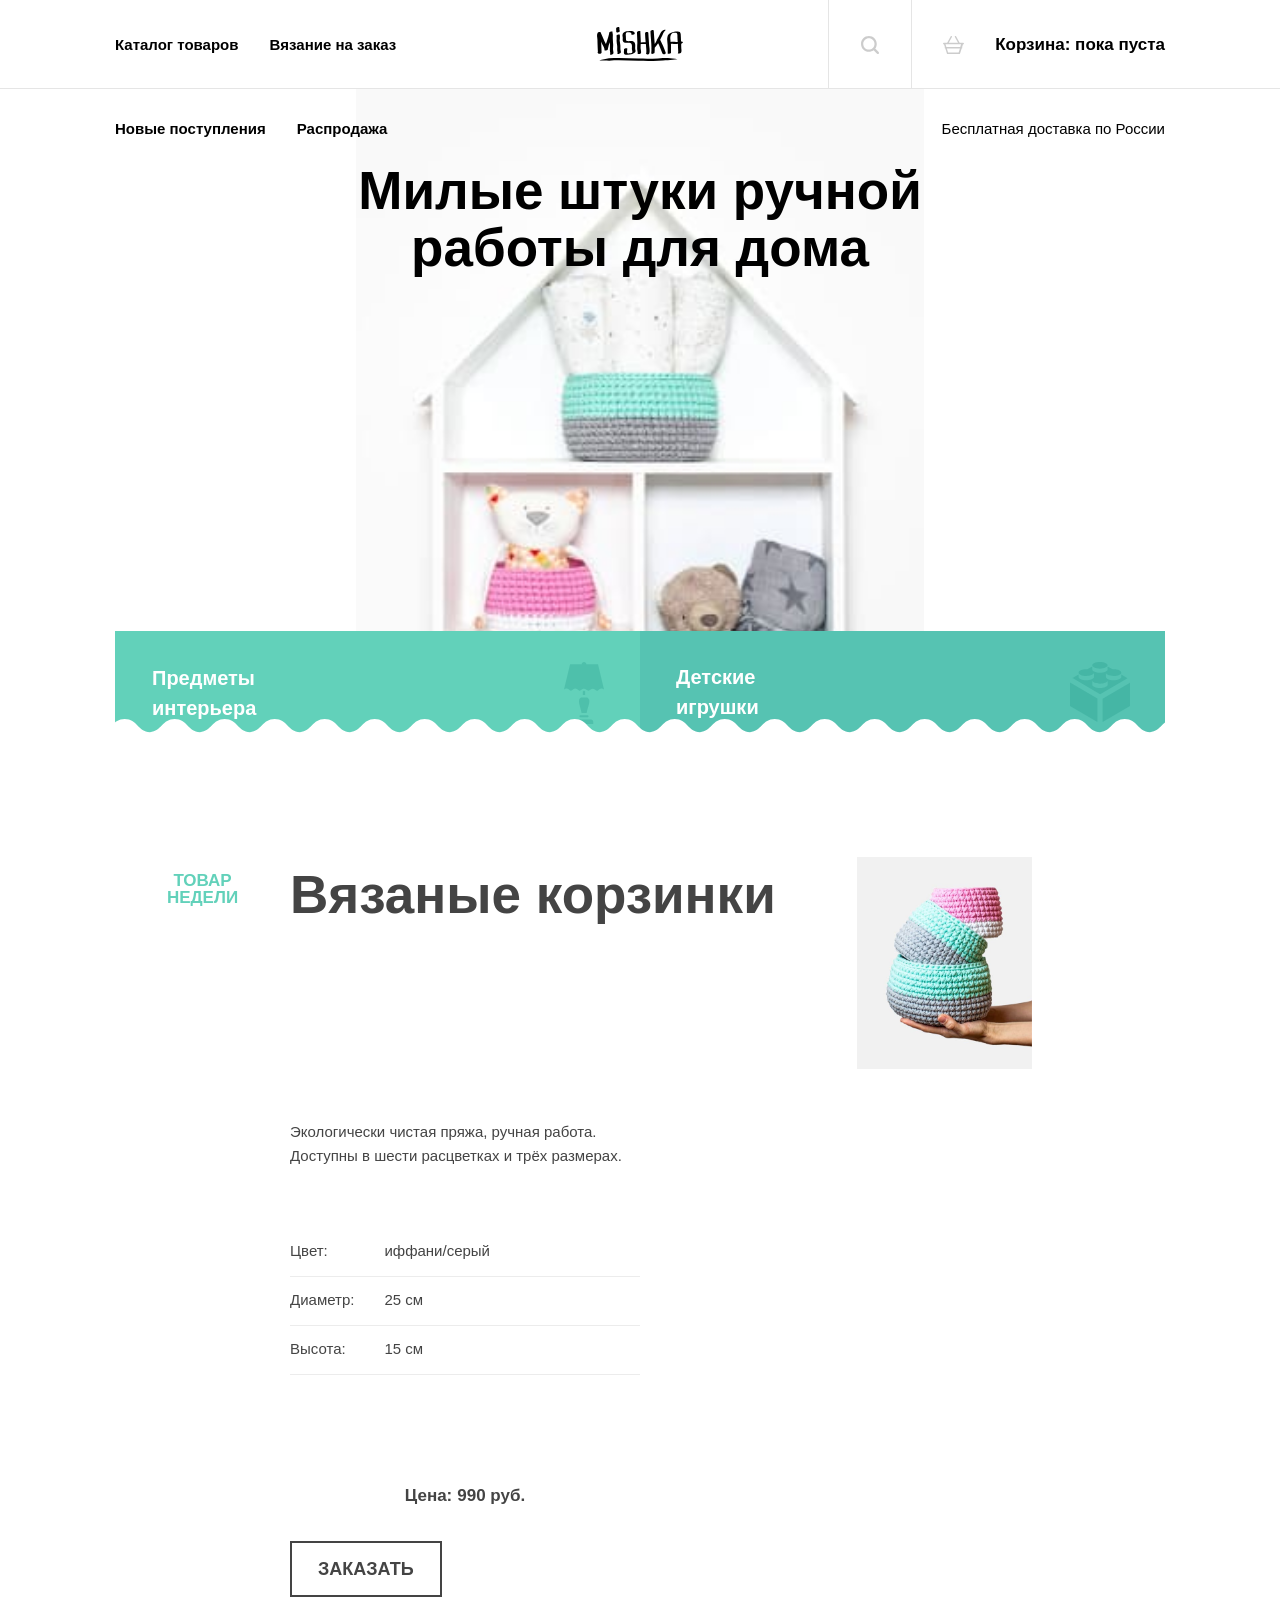
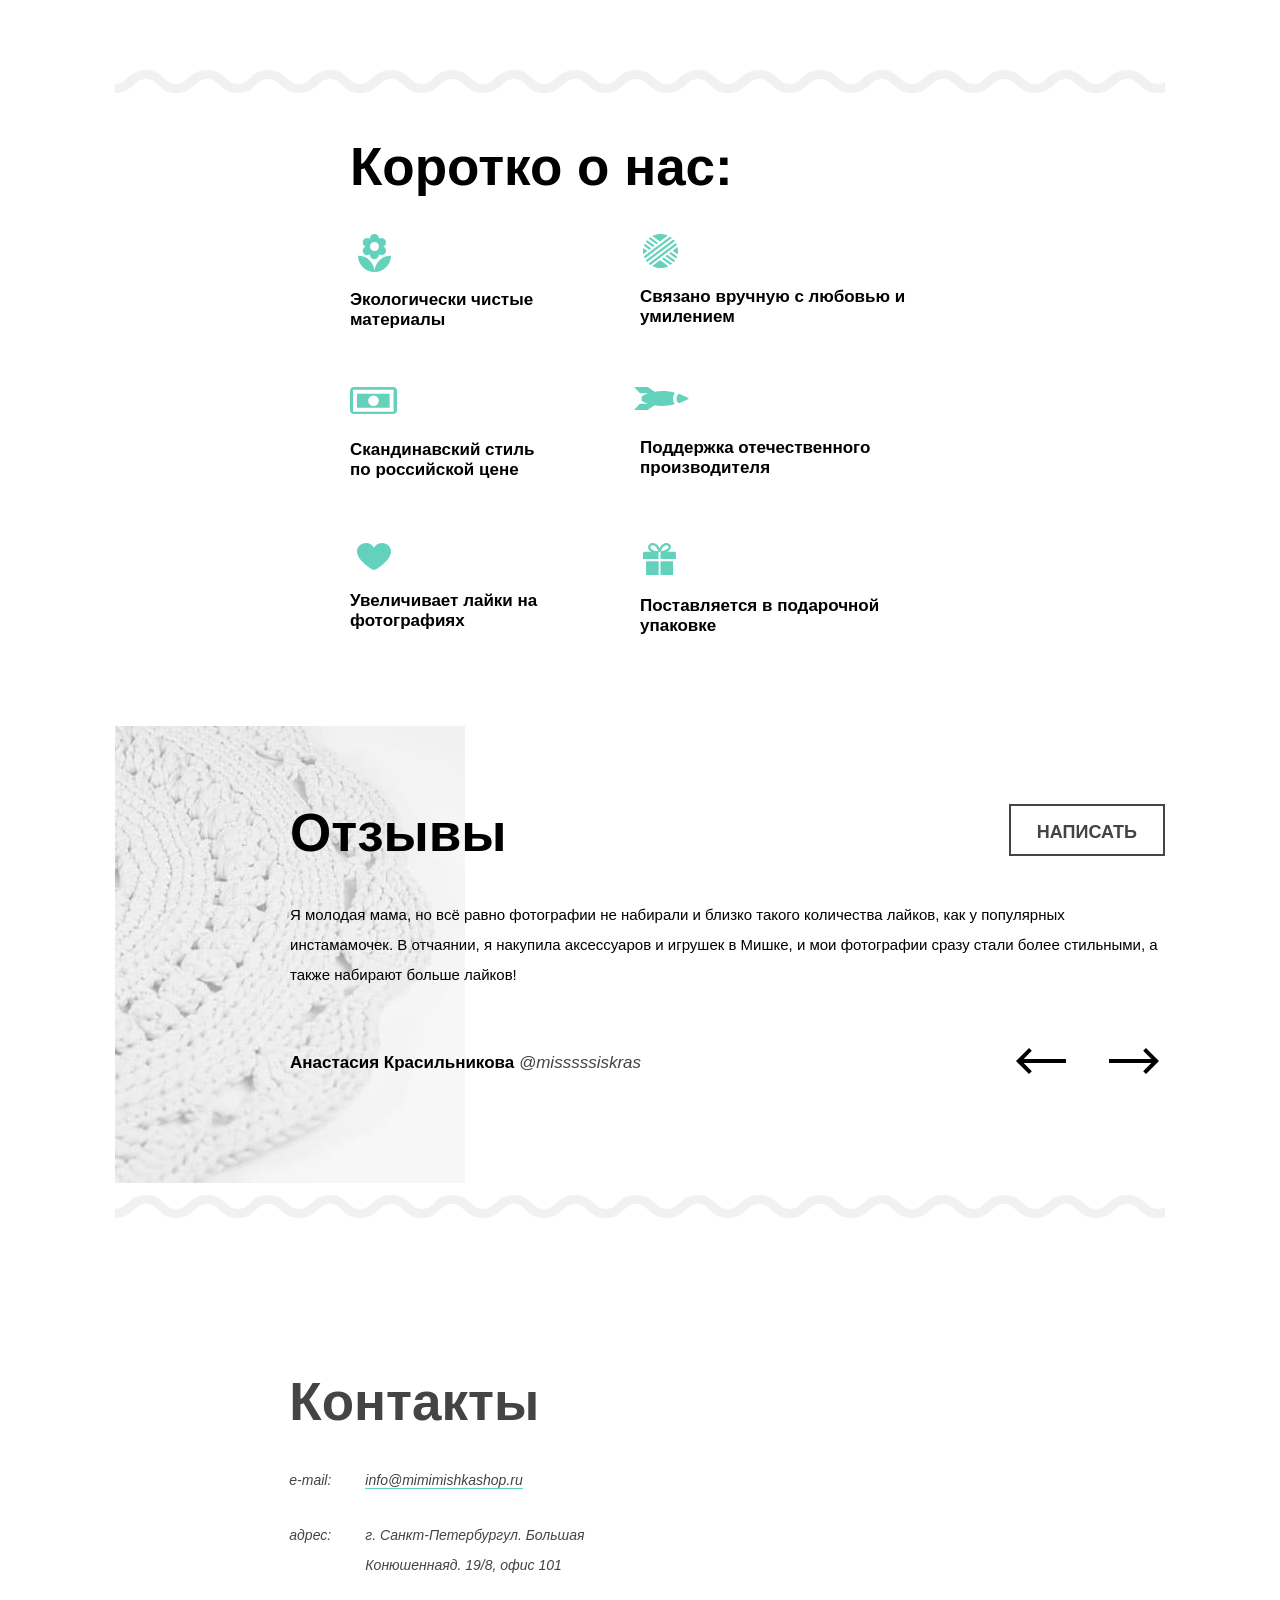
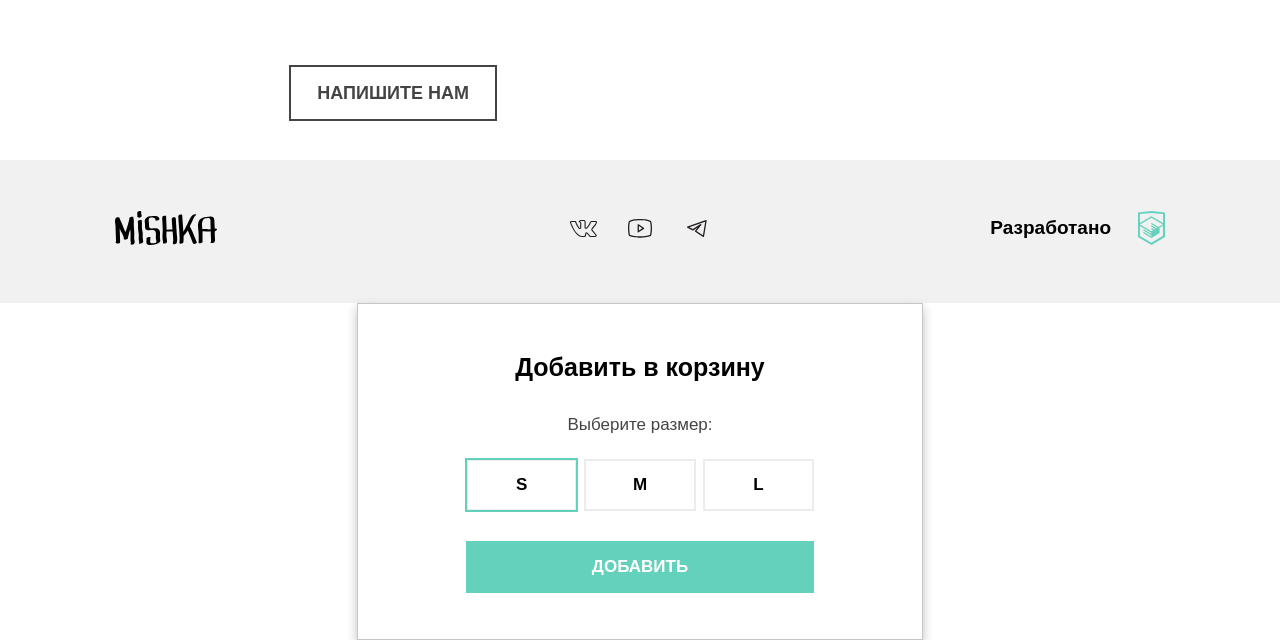
==== commit d143f11e: "Deploying to gh-pages from @ SemenKr/mishka@717da14030588d94c348554ee0fac81705de89ea 🚀" ====
--- a/index.html
+++ b/index.html
@@ -1 +1 @@
-<!DOCTYPE html><html class="page" lang="ru"><head><meta charset="utf-8"><meta name="viewport" content="width=device-width,initial-scale=1"><title>Главная | Мишка | HTML Academy</title><link rel="stylesheet" href="./css/style.css"></head><body class="page__body"><div class="main-header__wrapper"><header class="main-header main-header--nojs page__centerer page__centerer--desktop_on"><a class="header-logo main-header__logo" href="index.html" aria-current="page"><img src="./img/logo-mobile.svg" width="86" height="35" alt="Логотип Мишки."> </a><button class="main-header__toggle" type="button"><span class="visually-hidden">Открыть меню</span></button><div class="main-header__nav-container nav-container"><nav class="main-nav main-header__nav"><ul class="main-nav__list site-list"><li class="site-list__item"><a class="site-list__link" href="catalog.html">Каталог товаров</a><ul class="main-nav__sublist site-sublist"><li class="site-sublist__item"><a class="site-sublist__link" href="#">Новые поступления</a></li><li class="site-sublist__item"><a class="site-sublist__link" href="#">Распродажа</a></li></ul></li><li class="site-list__item"><a class="site-list__link" href="form.html">Вязание на заказ</a></li></ul></nav><nav class="main-header__user user-nav"><ul class="user-nav__list user-list"><li class="user-list__item"><a class="user-list__link user-list__link--icon_search" href="#"><span>Поиск по сайту</span></a></li><li class="user-list__item"><a class="user-list__link user-list__link--icon_basket" href="#">Корзина: пока пуста</a></li></ul></nav></div><p class="main-header__description">Бесплатная доставка по России</p></header></div><main class="main-container"><h1 class="visually-hidden">Магазин милых штук ручной работы для дома "Mishka"</h1><section class="products"><h2 class="products__title heading page__centerer">Милые штуки ручной<br>работы для дома</h2><div class="page__centerer page__centerer--desktop_on"><ul class="products__list products-list"><li class="products-list__item"><a class="products-list__link products-list__link--icon_interior" href="#">Предметы<br>интерьера</a></li><li class="products-list__item"><a class="products-list__link products-list__link--icon_toy" href="#">Детские<br>игрушки</a></li></ul></div></section><section class="featured line-decor line-decor--bottom page__centerer"><div class="featured__container"><h2 class="visually-hidden">Описание</h2><div class="featured__product product"><h3 class="product__title heading">Вязаные корзинки</h3><span class="product__label card-label">Товар недели</span><div class="product__description-container"><p class="product__description">Экологически чистая пряжа, ручная работа. Доступны в шести расцветках и трёх размерах.</p><dl class="product__list product-specification"><dt class="product-specification__item">Цвет:</dt><dd class="product-specification__specification">иффани/серый</dd><dt class="product-specification__item">Диаметр:</dt><dd class="product-specification__specification">25 см</dd><dt class="product-specification__item">Высота:</dt><dd class="product-specification__specification">15 см</dd></dl></div><img class="product__image" src="img/basket-mobile.jpg" width="260" height="315" alt="Набор из трёх вязанных корзинок."><div class="product__price-container"><dl class="product__price product-price"><dt class="product-price__description">Цена:</dt><dd class="product-price__number">990 руб.</dd></dl><a class="product__button button button--size_wide" href="form.html">Заказать</a></div></div></div></section><section class="about"><div class="about__container page__centerer"><h2 class="about__title heading heading">Коротко о нас:</h2><ul class="about__list advantage"><li class="advantage__item"><span class="advantage__text advantage__text--icon_flower">Экологически чистые материалы</span></li><li class="advantage__item"><span class="advantage__text advantage__text--icon_clew">Связано вручную с любовью и умилением</span></li><li class="advantage__item"><span class="advantage__text advantage__text--icon_banknote">Скандинавский стиль по российской цене</span></li><li class="advantage__item"><span class="advantage__text advantage__text--icon_rocket">Поддержка отечественного производителя</span></li><li class="advantage__item"><span class="advantage__text advantage__text--icon_heart">Увеличивает лайки на фотографиях</span></li><li class="advantage__item"><span class="advantage__text advantage__text--icon_gift-wrap">Поставляется в подарочной упаковке</span></li></ul></div></section><section class="reviews line-decor line-decor--bottom"><div class="reviews__container page__centerer"><h2 class="reviews__title heading heading">Отзывы</h2><figure class="reviews__quote quote"><blockquote class="quote__text">Я молодая мама, но всё равно фотографии не набирали и близко такого количества лайков, как у популярных инстамамочек. В отчаянии, я накупила аксессуаров и игрушек в Мишке, и мои фотографии сразу стали более стильными, а также набирают больше лайков!</blockquote><figcaption class="quote__author author">Анастасия Красильникова <span class="author__id author-id">@misssssiskras</span></figcaption></figure><div class="reviews__slider slider-reviews"><button class="slider-reviews__previous" type="button"><span class="visually-hidden">Предыдущий отзыв</span></button> <button class="slider-reviews__next" type="button"><span class="visually-hidden">Следующий отзыв</span></button></div><a class="reviews__write button button--size_wide" href="#">Написать</a></div></section><article class="contacts"><h2 class="contacts__title heading contacts__container page__centerer">Контакты</h2><address class="contacts__address address contacts__container page__centerer"><dl class="address__list"><dt class="address__email">e-mail:</dt><dd class="address__content address__content--email"><a class="address__link link-address" href="info@mimimishkashop.ru">info@mimimishkashop.ru</a></dd><dt class="address__title">адрес:</dt><dd class="address__content address__content--address">г. Санкт-Петербургул. Большая Конюшеннаяд. 19/8, офис 101</dd></dl></address><div class="contacts__map"><script defer="defer" src="https://api-maps.yandex.ru/services/constructor/1.0/js/?um=constructor%3Abe737fd5407db2382ec0460244a83536a12494a83442059e3a15feddfcf4c2e5&amp;width=100%25&amp;height=454&amp;lang=ru_RU&amp;scroll=true"></script></div><div class="contacts__button-wrapper contacts__container"><button class="contacts__button button button--size_wide contacts__container" type="button">Напишите нам</button></div></article></main><footer class="main-footer"><div class="main-footer__container page__centerer"><a class="main-footer__logo" href="index.html" aria-current="page"><span class="visually-hidden">Логотип Мишки</span></a><div class="main-footer__social social"><ul class="social__list"><li class="social__item"><a class="social__link social__link--vkontakte" href="https://vk.com/htmlacademy"><span class="visually-hidden">Мы в Вконтакте</span></a></li><li class="social__item"><a class="social__link social__link--youtube" href="https://www.youtube.com/user/htmlacademyru"><span class="visually-hidden">Мы в Ютубе</span></a></li><li class="social__item"><a class="social__link social__link--telegram" href="https://t.me/htmlacademy"><span class="visually-hidden">Мы в Телеграме</span></a></li></ul></div><div class="main-footer__copyright copyright"><b class="copyright__text">Разработано</b> <a class="copyright__link" href="https://htmlacademy.ru/intensive/adaptive"><span class="visually-hidden">Логотип HTML Academy</span></a></div></div></footer><div class="main-modal main-modal--close"><div class="main-modal__centerer"><form class="main-modal__form modal-form" action="https://echo.htmlacademy.ru/" method="post"><h2 class="modal-form__title heading heading--level_2">Добавить в корзину</h2><div class="modal-form__buttons basket-button"><fieldset class="basket-button__field fieldset-border"><legend class="basket-button__title">Выберите размер:</legend><ul class="basket-button__list"><li class="basket-button__item button-size"><input class="button-size__control visually-hidden" type="radio" name="basket-size" value="size-s" id="basket-button--size_s" checked="checked"> <label class="button-size__label" for="basket-button--size_s">s</label></li><li class="basket-button__item basket-button__item--size_m button-size"><input class="button-size__control visually-hidden" type="radio" name="basket-size" value="size-m" id="basket-button--size_m"> <label class="button-size__label" for="basket-button--size_m">m</label></li><li class="basket-button__item button-size"><input class="button-size__control visually-hidden" type="radio" name="basket-size" value="size-l" id="basket-button--size_l"> <label class="button-size__label" for="basket-button--size_l">l</label></li></ul></fieldset></div><button class="modal-form__submit button button--basket button--size_wide" type="submit">Добавить</button></form></div></div><script src="./js/script.js"></script></body></html>+<!DOCTYPE html><html class="page" lang="ru"><head><meta charset="utf-8"><meta name="viewport" content="width=device-width,initial-scale=1"><title>Главная | Мишка | HTML Academy</title><link rel="stylesheet" href="./css/style.css"></head><body class="page__body"><div class="main-header__wrapper"><header class="main-header main-header--nojs page__centerer page__centerer--mobile_off"><a class="header-logo main-header__logo" href="index.html" aria-current="page"><img src="./img/logo-mobile.svg" width="86" height="35" alt="Логотип Мишки."> </a><button class="main-header__toggle" type="button"><span class="visually-hidden">Открыть меню</span></button><div class="main-header__nav-container nav-container"><nav class="main-nav main-header__nav"><ul class="main-nav__list site-list"><li class="site-list__item"><a class="site-list__link" href="catalog.html">Каталог товаров</a><ul class="main-nav__sublist site-sublist"><li class="site-sublist__item"><a class="site-sublist__link" href="#">Новые поступления</a></li><li class="site-sublist__item"><a class="site-sublist__link" href="#">Распродажа</a></li></ul></li><li class="site-list__item"><a class="site-list__link" href="form.html">Вязание на заказ</a></li></ul></nav><nav class="main-header__user user-nav"><ul class="user-nav__list user-list"><li class="user-list__item"><a class="user-list__link user-list__link--icon_search" href="#"><span>Поиск по сайту</span></a></li><li class="user-list__item"><a class="user-list__link user-list__link--icon_basket" href="#">Корзина: пока пуста</a></li></ul></nav></div><p class="main-header__description">Бесплатная доставка по России</p></header></div><main class="main-container"><h1 class="visually-hidden">Магазин милых штук ручной работы для дома "Mishka"</h1><section class="products"><h2 class="products__title heading page__centerer">Милые штуки ручной<br>работы для дома</h2><div class="page__centerer page__centerer--mobile_off"><ul class="products__list products-list"><li class="products-list__item"><a class="products-list__link products-list__link--icon_interior" href="#">Предметы<br>интерьера</a></li><li class="products-list__item"><a class="products-list__link products-list__link--icon_toy" href="#">Детские<br>игрушки</a></li></ul></div></section><section class="featured"><div class="featured__container page__centerer line-decor--bottom"><h2 class="visually-hidden">Описание</h2><div class="featured__product product"><h3 class="product__title heading">Вязаные корзинки</h3><span class="product__label card-label">Товар недели</span><div class="product__description-container"><p class="product__description">Экологически чистая пряжа, ручная работа. Доступны в шести расцветках и трёх размерах.</p><dl class="product__list product-specification"><dt class="product-specification__item">Цвет:</dt><dd class="product-specification__specification">иффани/серый</dd><dt class="product-specification__item">Диаметр:</dt><dd class="product-specification__specification">25 см</dd><dt class="product-specification__item">Высота:</dt><dd class="product-specification__specification">15 см</dd></dl></div><picture><source media="(min-width: 1150px)" srcset="./img/triple-set-desktop@1x.jpg, ./img/triple-set-desktop@2x.jpg 2x"><source media="(min-width:768px)" srcset="./img/triple-set-tablet@1x.jpg, ./img/triple-set-tablet@2x.jpg 2x"><img class="product__image" src="./img/triple-set-mobile@1x.jpg" srcset="./img/triple-set-mobile@2x.jpg 2x" width="260" height="315" alt="Набор из трёх вязанных корзинок."></picture><div class="product__price-container"><dl class="product__price product-price"><dt class="product-price__description">Цена:</dt><dd class="product-price__number">990 руб.</dd></dl><a class="product__button button button--size_wide" href="form.html">Заказать</a></div></div></div></section><section class="about"><div class="about__container page__centerer"><h2 class="about__title heading heading">Коротко о нас:</h2><ul class="about__list advantage"><li class="advantage__item advantage__item--icon_flower">Экологически чистые материалы</li><li class="advantage__item advantage__item--icon_clew"><span class="advantage__text">Связано вручную с любовью и умилением</span></li><li class="advantage__item advantage__item--icon_banknote"><span class="advantage__text">Скандинавский стиль по российской цене</span></li><li class="advantage__item advantage__item--icon_rocket"><span class="advantage__text">Поддержка отечественного производителя</span></li><li class="advantage__item advantage__item--icon_heart"><span class="advantage__text">Увеличивает лайки на фотографиях</span></li><li class="advantage__item advantage__item--icon_gift-wrap"><span class="advantage__text">Поставляется в подарочной упаковке</span></li></ul></div></section><section class="reviews line-decor line-decor--bottom"><div class="reviews__container page__centerer"><h2 class="reviews__title heading heading">Отзывы</h2><figure class="reviews__quote quote"><blockquote class="quote__text">Я молодая мама, но всё равно фотографии не набирали и близко такого количества лайков, как у популярных инстамамочек. В отчаянии, я накупила аксессуаров и игрушек в Мишке, и мои фотографии сразу стали более стильными, а также набирают больше лайков!</blockquote><figcaption class="quote__author author">Анастасия Красильникова <span class="author__id author-id">@misssssiskras</span></figcaption></figure><div class="reviews__slider slider-reviews"><button class="slider-reviews__previous" type="button"><span class="visually-hidden">Предыдущий отзыв</span></button> <button class="slider-reviews__next" type="button"><span class="visually-hidden">Следующий отзыв</span></button></div><a class="reviews__write button button--size_wide" href="#">Написать</a></div></section><article class="contacts"><h2 class="contacts__title heading contacts__container page__centerer">Контакты</h2><address class="contacts__address address contacts__container page__centerer"><dl class="address__list"><dt class="address__email">e-mail:</dt><dd class="address__content address__content--email"><a class="address__link link-address" href="info@mimimishkashop.ru">info@mimimishkashop.ru</a></dd><dt class="address__title">адрес:</dt><dd class="address__content address__content--address">г. Санкт-Петербургул. Большая Конюшеннаяд. 19/8, офис 101</dd></dl></address><div class="contacts__map"><script defer="defer" src="https://api-maps.yandex.ru/services/constructor/1.0/js/?um=constructor%3Abe737fd5407db2382ec0460244a83536a12494a83442059e3a15feddfcf4c2e5&amp;width=100%25&amp;height=454&amp;lang=ru_RU&amp;scroll=true"></script></div><div class="contacts__button-wrapper contacts__container"><button class="contacts__button button button--size_wide contacts__container" type="button">Напишите нам</button></div></article></main><footer class="main-footer"><div class="main-footer__container page__centerer"><a class="main-footer__logo" href="index.html" aria-current="page"><span class="visually-hidden">Логотип Мишки</span></a><div class="main-footer__social social"><ul class="social__list"><li class="social__item"><a class="social__link social__link--vkontakte" href="https://vk.com/htmlacademy"><span class="visually-hidden">Мы в Вконтакте</span></a></li><li class="social__item"><a class="social__link social__link--youtube" href="https://www.youtube.com/user/htmlacademyru"><span class="visually-hidden">Мы в Ютубе</span></a></li><li class="social__item"><a class="social__link social__link--telegram" href="https://t.me/htmlacademy"><span class="visually-hidden">Мы в Телеграме</span></a></li></ul></div><div class="main-footer__copyright copyright"><b class="copyright__text">Разработано</b> <a class="copyright__link" href="https://htmlacademy.ru/intensive/adaptive"><span class="visually-hidden">Логотип HTML Academy</span></a></div></div></footer><div class="main-modal main-modal--close"><div class="main-modal__centerer"><form class="main-modal__form modal-form" action="https://echo.htmlacademy.ru/" method="post"><h2 class="modal-form__title heading heading--level_2">Добавить в корзину</h2><div class="modal-form__buttons basket-button"><fieldset class="basket-button__field fieldset-border"><legend class="basket-button__title">Выберите размер:</legend><ul class="basket-button__list"><li class="basket-button__item button-size"><input class="button-size__control visually-hidden" type="radio" name="basket-size" value="size-s" id="basket-button--size_s" checked="checked"> <label class="button-size__label" for="basket-button--size_s">s</label></li><li class="basket-button__item basket-button__item--size_m button-size"><input class="button-size__control visually-hidden" type="radio" name="basket-size" value="size-m" id="basket-button--size_m"> <label class="button-size__label" for="basket-button--size_m">m</label></li><li class="basket-button__item button-size"><input class="button-size__control visually-hidden" type="radio" name="basket-size" value="size-l" id="basket-button--size_l"> <label class="button-size__label" for="basket-button--size_l">l</label></li></ul></fieldset></div><button class="modal-form__submit button button--basket button--size_wide" type="submit">Добавить</button></form></div></div><script src="./js/script.js"></script></body></html>
--- a/css/style.css
+++ b/css/style.css
@@ -1 +1 @@
-@font-face{font-family:"Open Sans";font-weight:400;font-style:normal;font-display:swap;src:local("Open Sans"),url(/source/fonts/opensans.woff2)format("woff2"),url(/source/fonts/opensans.woff)format("woff")}@font-face{font-family:"Open Sans Bold";font-weight:700;font-style:normal;font-display:swap;src:local("Open Sans"),url(/source/fonts/opensansbold.woff2)format("woff2"),url(/source/fonts/opensansbold.woff)format("woff")}:root{--main-font:"Open Sans", sans-serif;--main-color:#ffffff;--second-color:#f1f1f1;--accent-color:#63d1bb;--accent-color-dark:#56c3b2;--button-color:#444444}img{max-width:100%;object-fit:contain;object-position:center}.page{font-family:var(--main-font);height:100%;background:var(--main-color)}.page,.page__body{margin:0}.page__centerer{margin-inline:30px;min-width:260px;max-width:1050px}@media (max-width:767.9px){.page__centerer--desktop_on{display:contents}}@media (min-width:1150px){.page__centerer--desktop_on--desktop_off{display:contents}}@media (min-width:768px){.page__centerer{margin-inline:50px}}@media (min-width:1150px){.page__centerer{margin-inline:auto}}.visually-hidden{position:fixed;transform:scale(0)}.line-decor--bottom::after{content:"";background-image:url(../img/zigzag-line.svg);background-position:bottom;background-repeat:repeat-x;background-size:auto;position:absolute;left:0;bottom:0;z-index:2;height:6px;width:100%}@media (min-width:768px){.line-decor--bottom::after{height:17px;width:100%}}@media (min-width:1150px){.line-decor--bottom::after{height:23px;width:100%}}.main-header{background:var(--main-color, #ffffff);padding:22px 31px;display:flex;position:relative;justify-content:center;z-index:2}@media (min-width:768px){.main-header{padding:0;display:flex;flex-wrap:wrap;justify-content:space-between;max-width:1050px}}.main-header__wrapper{position:relative;border-bottom:1px solid #000}@media (min-width:768px){.main-header__logo{order:1}}@media (min-width:1150px){.main-header__logo{order:2}}.main-header__toggle{position:absolute;border:0;display:block;background-color:var(--main-color);width:21px;height:20px;z-index:2;right:60px;top:40%;cursor:pointer}@media (min-width:768px){.main-header__toggle{display:none}}.main-header--menu_closed .main-header__toggle::before{content:"";background:url(../img/header-nav-burger.svg);background-repeat:no-repeat;background-position:center;width:20px;height:14px;display:block;justify-self:end}@media (min-width:768px){.main-header--menu_closed .main-header__toggle::before{display:none}}@media (max-width:767.9px){.main-header--menu_closed .main-header__nav-container{display:none}}.main-header--menu_opened .main-header__toggle::before{content:"";background:url(../img/menu-close.svg);background-repeat:no-repeat;background-position:center;width:21px;height:20px;display:block;justify-self:end}@media (min-width:768px){.main-header--menu_opened .main-header__toggle::before{display:none}}@media (max-width:767.9px){.main-header--menu_opened .main-header__nav-container{position:absolute;bottom:-400%;display:flex;flex-direction:column;width:100%;background:var(--main-color);min-width:320px}}@media (min-width:768px){.main-header--menu_opened .main-header__nav-container{display:contents}}.main-header--nojs .nav-container{position:static;min-height:0;bottom:-400%}@media (max-width:767.9px){.main-header__nav{margin:0}}@media (min-width:768px){.main-header__nav{order:3;position:absolute;bottom:-200%;left:0;background:0 0}}@media (min-width:1150px){.main-header__nav{order:1}}@media (min-width:768px){.main-header__user{order:2}}@media (max-width:767.9px){.main-header__description{display:none}}@media (min-width:768px){.main-header__description{order:4;position:absolute;bottom:-50%;right:30px}.main-nav__sublist{display:none}}@media (min-width:1150px){.main-nav__sublist{position:absolute;bottom:-50%;left:30px;background:0 0;display:block}}.header-logo{display:flex;justify-content:center;align-items:center}.main-nav{background:var(--main-color);font-size:17px;line-height:24px;font-weight:700}@media (max-width:767.9px){.main-nav{padding:0}}@media (min-width:768px){.main-nav{background-color:inherit}}@media (max-width:767.9px){.main-nav__list{margin:0}.main-nav__sublist{display:none}}.user-nav__list{margin:0}@media (max-width:767.9px){.nav-container{position:absolute;bottom:-400%;display:flex;flex-direction:column;width:100%;background:var(--main-color);min-width:320px}}@media (min-width:768px){.nav-container{display:contents}}.site-list{list-style-type:none;padding:0}@media (min-width:768px){.site-list{display:flex;margin:0}}@media (max-width:767.9px){.site-list a{position:relative;display:block;padding-top:28.5px;padding-bottom:26.5px;padding-left:76px;box-shadow:0 1px 0#ececec,inset 0 1px 0#ececec;cursor:pointer}}.site-list__link{font-size:17px;line-height:24px;font-weight:700;color:#000;text-decoration:none;position:relative;display:flex;justify-content:center;align-items:center}@media (min-width:768px){.site-list__link{padding-top:32.5px;padding-bottom:31.5px}}.site-list__link--icon_search{--icon:url("../img/search.svg");background-repeat:no-repeat;background-position:center;border-left:1px solid rgba(0,0,0,.1)}@media (min-width:768px) and (max-width:1149.9px){.site-list__link--icon_search{min-width:82px}.site-list__link--icon_search span{display:none}}.site-list__link--icon_basket::before,.site-list__link--icon_search::before{content:"";display:block;width:18px;height:18px;background:#000;-webkit-mask:var(--icon);mask:var(--icon);box-sizing:border-box}.site-list__link--icon_search:hover::before{background:#63d1bb}.site-list__link--icon_search:active::before{background:rgba(99,209,187,.3)}.site-list__link--icon_basket{--icon:url("../img/basket.svg");background-repeat:no-repeat;background-position:center;border-left:1px solid rgba(0,0,0,.1)}.site-list__link--icon_basket::before{width:21px;position:absolute;top:32px;left:32px}.site-list__link--icon_basket:hover::before{background:#63d1bb}.site-list__link--icon_basket:active::before{background:rgba(99,209,187,.3)}.site-sublist{list-style-type:none;padding:0}.site-sublist__link{font-size:17px;line-height:24px;color:#000;text-decoration:none}@media (min-width:768px){.site-sublist__link{padding:21.5px 0}}.user-list{list-style-type:none;padding:0}.user-list__link{font-size:17px;line-height:24px;color:#000;text-decoration:none}.heading{font-size:27px;line-height:30px;font-weight:700;text-align:center}@media (min-width:768px){.heading{font-size:43px;line-height:50px}}@media (min-width:1150px){.heading{font-size:53px;line-height:57px}}.heading--level_2,.heading--level_3{font-size:25px;margin-top:0;margin-bottom:0}.heading--level_3{font-size:17px;line-height:1.41;text-align:start}@media (min-width:768px){.heading--level_3{font-size:20px;line-height:1.2}}.button{font-family:var(--main-font);font-size:18px;line-height:20px;font-weight:700;text-transform:uppercase;text-align:center;text-decoration:none;width:-moz-fit-content;width:fit-content;background:var(--main-color);padding:16px 0;color:#444;border:2px solid #444;box-sizing:border-box;display:inline-block;cursor:pointer}.button--size_wide{width:auto}.button--basket{color:#fff;background-color:#63d1bb;font-size:17px;line-height:16px;border:0;padding:18px 0}.products{position:relative;background-image:url(../img/background-featured-mobile.jpg);background-color:var(--main-color, #ffffff);background-repeat:no-repeat;object-fit:contain;background-position:top;padding-top:73px;box-sizing:border-box;min-width:320px}@media (min-width:768px){.products::after{content:"";display:block;background:url(../img/wave-decore.svg);background-repeat:repeat-x;background-size:35px;height:24px;width:100%;position:absolute;bottom:-2px}}@media (min-width:1150px){.products::after{content:"";display:block;background:url(../img/wave-decore.svg);background-repeat:repeat-x;background-size:50px;height:34px;width:100%;position:absolute;bottom:-2px}}.products__title{margin-bottom:0;margin-top:0}.products-list{margin:0;list-style-type:none;padding:0;display:flex;flex-direction:column}@media (max-width:767.9px){.products-list{margin-top:120px}.products-list:hover{margin-top:115px}}@media (min-width:768px){.products-list{display:grid;grid-template-columns:1fr 1fr}}.products-list__item{width:auto}.products-list__link{font-size:19px;line-height:24px;font-weight:700;color:#fff;text-decoration:none;box-sizing:border-box;display:flex;justify-content:space-between;align-items:center;width:auto;cursor:pointer}@media (min-width:768px){.products-list__link{margin-top:372px;font-size:20px;line-height:30px}.products-list__link:hover{margin-top:367px}}@media (min-width:1150px){.products-list__link{margin-top:355px}.products-list__link:hover{margin-top:350px}}.products-list__link--icon_interior{background:var(--accent-color, #63d1bb);--icon:url("../img/interior.svg");padding:23px 36px 18px 30px}.products-list__link--icon_interior:hover{padding-bottom:23px;background:#59d5bc}.products-list__link--icon_interior:active{background:#59d5bc}@media (min-width:768px){.products-list__link--icon_interior{padding:30px 36px 27px}.products-list__link--icon_interior:hover{padding-bottom:32px;background:#59d5bc}}@media (min-width:1150px){.products-list__link--icon_interior{padding:31px 36px 27px 37px}.products-list__link--icon_interior:hover{padding-bottom:32px;background:#59d5bc}}.products-list__link--icon_interior::after,.products-list__link--icon_toy::after{content:"";display:block;width:40px;height:62px;background:rgba(20,144,128,.5);-webkit-mask:var(--icon);mask:var(--icon);box-sizing:border-box}.products-list__link--icon_toy{background:var(--accent-color-dark, #56c3b2);--icon:url("../img/toy.svg");padding:21px 27px 22px 30px}.products-list__link--icon_toy:hover{padding-bottom:27px;background:#46c1ae}.products-list__link--icon_toy:active{background:#46c1ae}@media (min-width:768px){.products-list__link--icon_toy{padding:31px 33px 27px 36px}.products-list__link--icon_toy:hover{padding-bottom:32px;background:#46c1ae}}@media (min-width:1150px){.products-list__link--icon_toy{padding:31px 35px 27px 36px}.products-list__link--icon_toy:hover{padding-bottom:32px;background:#46c1ae}}.products-list__link--icon_toy::after{width:60px;height:60px}.featured{padding:0;position:relative}.featured__container{padding-top:31px;padding-bottom:36px}@media (min-width:768px){.featured__container{padding-top:39.5px;padding-bottom:52px}}@media (min-width:1150px){.featured__container{padding-top:54px;padding-bottom:73px}}.product{background:var(--main-color);color:#444;font-size:15px;line-height:24px;font-weight:400;display:flex;flex-direction:column;max-width:1050px}@media (min-width:768px){.product{display:grid;grid-template-columns:1fr 1fr 1fr 1fr;grid-template-rows:auto auto auto}}@media (min-width:1150px){.product{display:grid;grid-template-columns:1fr 1fr 1fr 1fr 1fr 1fr;grid-template-rows:auto auto auto}}.product__title{margin:0 0 3.5px;text-align:start}@media (min-width:768px){.product__title{grid-column:1/4;grid-row:1/2;margin-bottom:37.5px}}@media (min-width:1150px){.product__title{grid-column:2/5;grid-row:1/2;z-index:2;margin-top:61px;margin-bottom:35px}}.product__label{margin-bottom:17.5px}@media (min-width:768px){.product__label{grid-column:4/-1;grid-row:1/2;width:100px;margin-left:auto;text-align:center}}@media (min-width:1150px){.product__label{grid-column:1/2;grid-row:1/2;margin:67px auto 0}}@media (min-width:768px){.product__description-container{grid-column:1/3;grid-row:2/3}}@media (min-width:1150px){.product__description-container{grid-column:2/4;grid-row:2/3}}@media (min-width:768px){.product__price-container{grid-column:1/3;grid-row:3/4}}@media (min-width:1150px){.product__price-container{grid-column:2/4;grid-row:3/4}}.product__description{margin:0 0 15px}@media (min-width:768px){.product__description{margin-bottom:35px}}@media (min-width:1150px){.product__description{margin-bottom:60px}}.product__list{list-style-type:none;margin:0 0 27px}@media (min-width:768px){.product__list{margin-bottom:57px}}@media (min-width:1150px){.product__list{margin-bottom:109px}}.product__image{margin:0;display:block}@media (max-width:767.9px){.product__image{margin-bottom:25.5px}}@media (min-width:768px){.product__image{grid-column:3/-1;grid-row:2/4;background-size:contain;margin-left:42px}}@media (min-width:1150px){.product__image{grid-column:4/7;grid-row:1/4}}.product__price{text-align:center}.product__button{margin-top:24.5px}@media (min-width:768px){.product__button{margin-top:33px}}.card-label{color:var(--accent-color);font-size:17px;line-height:20px;font-weight:700;text-transform:uppercase}@media (min-width:768px){.card-label{line-height:1}}.product-specification{font-size:15px;line-height:20px;font-weight:400;color:#444;display:grid;grid-template-columns:auto 1fr;border-collapse:collapse}.product-specification__item,.product-specification__specification{grid-column:1/2;border-bottom:1px solid #ececec;margin:0;padding-top:13px;padding-bottom:15px;position:relative}.product-specification__specification{grid-column:2/3;padding-bottom:13px;padding-left:30px}.product-price{font-size:17px;line-height:24px;font-weight:700;color:#444;display:flex;justify-content:center;margin:0}.product-price__number{margin:0 0 0 5px}.advantage{list-style-type:none;font-weight:700;font-size:17px;line-height:20px;padding:0;display:grid;grid-template-columns:1fr 1fr;grid-template-rows:repeat(auto-fit,min-content)}@media (max-width:767.9px){.advantage{grid-template-columns:1fr}}@media (min-width:1150px){.advantage{padding-left:175px;padding-right:175px}}.advantage__item{margin:0}@media (max-width:767.9px){.advantage__item:nth-child(2n+2){order:1}}.about__title{text-align:start;margin:0}@media (max-width:767.9px){.about__title{margin-bottom:28px}}@media (min-width:1150px){.about__title{padding-left:175px}}@media (max-width:767.9px){.about__container{padding-top:31px;padding-bottom:58px}}@media (min-width:768px){.about__container{padding-top:55.5px;padding-bottom:83px}}@media (min-width:1150px){.about__container{padding:68px 175px 90px;max-width:1050px}}.about__list{margin:0}.reviews{position:relative}@media (min-width:768px){.reviews{background:url(../img/review-mobile.jpg);background-position:top left;background-repeat:no-repeat;background-size:350px 457px;height:457px;padding-bottom:85px}}@media (min-width:1150px){.reviews{margin-inline:auto;max-width:1050px;padding-bottom:67px}}.reviews__container{min-width:260px;max-width:1050px}@media (max-width:767.9px){.reviews__container{padding-bottom:45px}}@media (min-width:768px){.reviews__container{display:grid;grid-template-columns:1fr 1fr;grid-template-rows:auto auto auto;padding:78px 0 47px;position:relative}}@media (min-width:1150px){.reviews__container{max-width:1052px;padding-left:175px}}.reviews__title{margin:0 0 14px;text-align:start}@media (min-width:768px){.reviews__title{grid-area:1/1/2/2;margin-bottom:38.5px}}.reviews__quote{margin:0 0 30px}@media (min-width:768px){.reviews__quote{grid-area:2/1/4/-1;margin-bottom:0}}.reviews__buttons{margin:0}@media (min-width:768px){.reviews__slider{grid-area:3/2/4/-1;position:relative}.reviews__write{grid-area:1/2/2/-1;max-height:52px;margin-left:auto}}.slider-reviews{display:flex;justify-content:space-between}@media (min-width:768px){.slider-reviews{justify-content:end}}.slider-reviews__previous{background-repeat:no-repeat;background-position:center;background-size:50px 26px;--icon:url("../img/slider-arrow-left.svg");background-color:var(--main-color);border:0;box-sizing:border-box;display:block}@media (max-width:767.9px){.slider-reviews__previous{border:1px solid #ececec;padding:13px 42px 13px 38px;width:50%;display:flex;justify-content:center}}@media (min-width:768px){.slider-reviews__previous{justify-content:center;padding:0;width:auto;margin-right:37px}}.slider-reviews__previous:hover::after{background:rgba(0,0,0,.6)}.slider-reviews__previous:active::after{background:rgba(0,0,0,.3)}.slider-reviews__previous::after{cursor:pointer}.slider-reviews__next{background-repeat:no-repeat;background-position:center;background-size:50px 26px;--icon:url("../img/slider-arrow-right.svg");cursor:pointer;background-color:var(--main-color);border:0;box-sizing:border-box}@media (max-width:767.9px){.slider-reviews__next{border:1px solid #ececec;padding:13px 42px 13px 38px;width:50%;display:flex;justify-content:center}}@media (min-width:768px){.slider-reviews__next{width:auto}}.slider-reviews__next:hover::after{background:rgba(0,0,0,.6)}.slider-reviews__next:active::after{background:rgba(0,0,0,.3)}.slider-reviews__next::after,.slider-reviews__previous::after{content:"";display:block;width:50px;height:26px;background:#000;-webkit-mask:var(--icon);mask:var(--icon);box-sizing:border-box}.quote{font-size:15px;line-height:30px;counter-reset:#444}.quote__text{margin:0 0 33px}@media (min-width:768px){.quote__text{margin-bottom:61px}}.button-reviews__slider{margin-bottom:38px}.author,.author-id{font-size:17px;line-height:24px;font-weight:700}.author-id{font-style:italic;line-height:20px;font-weight:400;color:#444}.contacts{font-size:14px;line-height:30px;color:#444;display:flex;flex-direction:column;min-width:320px;padding-top:38px}@media (min-width:768px){.contacts{display:grid;grid-template-columns:1fr 1fr 1fr 1fr;grid-template-rows:auto auto auto auto}}@media (min-width:1150px){.contacts{display:grid;grid-template-columns:1fr 1fr 1fr 1fr 1fr 1fr;grid-template-rows:auto auto auto;max-width:1052px;margin-inline:auto}}.contacts__title{margin:0 0 28px 30px;text-align:start;justify-self:start}@media (min-width:768px){.contacts__title{grid-column:1/5;grid-row:1/2;margin-left:50px;margin-bottom:50px}}@media (min-width:1150px){.contacts__title{grid-column:2/4;grid-row:1/2;margin-top:85px;margin-bottom:35px;margin-left:0}}.contacts__address{margin-bottom:52px}@media (min-width:768px){.contacts__address{grid-column:1/5;grid-row:2/3}}@media (min-width:1150px){.contacts__address{grid-column:2/4;grid-row:2/3;margin-bottom:84.5px}}@media (min-width:768px){.contacts__map{grid-column:1/-1;grid-row:3/4;margin-bottom:55px}}@media (min-width:1150px){.contacts__map{grid-column:4/-1;grid-row:1/-1;max-width:527px}}.contacts__button-wrapper{margin-bottom:39px}@media (min-width:768px){.contacts__button-wrapper{grid-column:2/4;grid-row:4/5}}@media (min-width:1150px){.contacts__button-wrapper{grid-column:2/4;grid-row:3/4;margin-right:119px}}.address__list{margin:0;display:grid;grid-template-columns:auto 1fr;column-gap:34px;row-gap:25px}@media (min-width:768px) and (max-width:1149.9px){.address__list{grid-template-columns:auto 1fr auto 1fr}}.address__email{grid-column:1/2;grid-row:1/2}.address__title{grid-column:1/2;grid-row:2/3}@media (min-width:768px) and (max-width:1149.9px){.address__title{grid-column:3/4;grid-row:1/2}}.address__link{text-decoration:none;color:#444;font-size:14px;line-height:30px;font-weight:400;border-bottom:1px solid #62d1ba}.address__content{margin:0}.address__content--email{grid-column:2/3;grid-row:1/2}@media (min-width:768px) and (max-width:1149.9px){.address__content--email{grid-column:2/3;grid-row:1/2}}.address__content--address{grid-column:2/3;grid-row:2/3}@media (min-width:768px) and (max-width:1149.9px){.address__content--address{grid-column:4/5;grid-row:1/2}}.main-footer{background:var(--second-color);min-width:320px}.main-footer__container{display:flex;flex-direction:column;align-items:center;padding:0}@media (min-width:768px){.main-footer__container{display:grid;grid-template-columns:1fr auto 1fr;padding:51px 0 58px}}.main-footer__logo{display:none;background-repeat:no-repeat;background-position:center;background-size:102px 34px;--icon:url("../img/logo-footer.svg");cursor:pointer}.main-footer__logo:hover::after{background:#46c1ae}.main-footer__logo:active::after{background:rgba(70,193,174,.3)}.main-footer__logo::after{width:102px;height:34px;background:#000}@media (min-width:768px){.main-footer__logo{display:block;height:34px;justify-self:start}.main-footer__social{justify-self:center}.main-footer__copyright{justify-self:end}}@media (max-width:767.9px){.social{background:url(../img/footer-divider.svg);background-repeat:no-repeat;background-position:bottom;width:142px;padding:25px 0 28px}}.social__list{list-style-type:none;display:grid;grid-template-columns:1fr 1fr 1fr;column-gap:29px;row-gap:20px;padding:0;margin:0}.social__link{background-repeat:no-repeat;background-position:center;background-size:28px 22px}.social__link--vkontakte{--icon:url("../img/social-vkontakte.svg")}.social__link--youtube{--icon:url("../img/social-youtube.svg")}.social__link--telegram{--icon:url("../img/social-telegram.svg")}.social__link:hover::before{background:#46c1ae}.social__link:active::before{background:rgba(70,193,174,.3)}.copyright__link::after,.main-footer__logo::after,.social__link::before{content:"";display:block;-webkit-mask:var(--icon);mask:var(--icon);box-sizing:border-box}.social__link::before{width:28px;height:22px;background:#231f20}.copyright{font-size:19px;line-height:18px;font-weight:700;display:flex;align-items:center}@media (max-width:767.9px){.copyright{padding:22px 0 23px}}.copyright__link{background-repeat:no-repeat;background-position:center;background-size:27px 34px;margin-left:27px;--icon:url("../img/htmlacademy-mob.svg");cursor:pointer}.copyright__link:hover::after{background:#46c1ae}.copyright__link:active::after{background:rgba(70,193,174,.3)}.copyright__link::after{width:27px;height:34px;background:#63d1bb}.main-modal{background:var(--main-color)}.main-modal__centerer{margin:0 auto;padding:35px 108px 46px;max-width:566px;box-sizing:border-box;border:1px solid #c6c6c6;box-shadow:0 5px 10px rgba(0,1,1,.25)}@media (max-width:767.9px){.main-modal__centerer{padding:28px 30px 46px;min-width:320px}}.main-modal__form{margin:0}.modal-form{padding:0;display:flex;flex-direction:column}.modal-form__title{margin:0 0 14px;text-align:center}.modal-form__buttons{margin-bottom:30px}.basket-button__field{padding:0;margin:0}.basket-button__title{margin-bottom:19.5px;font-size:17px;line-height:30px;font-weight:400;color:#444;text-align:center}.basket-button__list{list-style-type:none;margin:0;padding:0;display:grid;grid-template-columns:1fr 1fr 1fr;column-gap:7px}.button-size__label{font-size:17px;line-height:16px;font-weight:700;text-transform:uppercase;height:52px;margin:0;border:2px solid rgba(68,68,68,.1);box-sizing:border-box;display:flex;justify-content:center;align-items:center;cursor:pointer}@media (max-width:767.9px){.button-size__label{min-width:82px}}.button-size__label:hover{outline:2px solid rgba(68,68,68,.3);outline-offset:-1px}.button-size__label:active{outline:2px solid #62d1ba;outline-offset:-1px}.button-size__control:checked+.button-size__label{outline:2px solid #62d1ba;outline-offset:-1px}.header-form{background:var(--second-color);padding:73.5px 22px;position:relative}@media (min-width:768px){.header-form{padding-top:101px;padding-bottom:75px}.header-form::after{content:"";display:block;background:url(../img/wave-decore.svg);background-repeat:repeat-x;background-size:35px;height:24px;width:100%;position:absolute;bottom:-2px;left:-2px}}@media (min-width:1150px){.header-form{padding-top:102.5px;padding-bottom:96px}.header-form::after{content:"";display:block;background:url(../img/wave-decore.svg);background-repeat:repeat-x;background-size:50px;height:34px;width:100%;position:absolute;bottom:-2px}}.order{font-size:17px;line-height:18px;font-weight:700;color:#000}.order__title{margin:0}.form-order{padding-top:17px;background:var(--main-color)}@media (min-width:768px){.form-order{padding-top:54px}}@media (min-width:1150px){.form-order{padding-top:98.5px}}.form-order__text{margin-bottom:29px;margin-top:0}@media (min-width:768px){.form-order__text{margin-bottom:63px}}.form-order__field-type{margin-bottom:43px}.form-order__field-color{margin-bottom:33px}@media (min-width:768px){.form-order__field-color{background-color:var(--second-color);padding:50px 0}}.form-order__field-contacts,.form-order__field-user{margin-bottom:34.5px}@media (min-width:768px){.form-order__field-contacts{background-color:var(--second-color)}}.form-order__field-info{margin-bottom:17px}.form-order__required-note{margin-bottom:30px;color:#444;font-size:14px;line-height:1.14}.info-form__title{margin-bottom:22.5px}.info-form__text{width:100%;margin-bottom:17px}.info-form__button{padding:0;display:flex;flex-direction:column;min-width:260px}@media (min-width:768px){.info-form__button{flex-direction:row-reverse;justify-content:space-between;align-items:baseline}}.fieldset-border{border:0}.fieldset-grid{padding:0}@media (min-width:768px){.fieldset-grid{display:grid;grid-template-columns:1fr 3fr}}@media (min-width:1150px){.fieldset-grid{display:grid;grid-template-columns:repeat(6,1fr)}}.fieldset-grid__title{padding:0}@media (min-width:768px){.fieldset-grid__title{grid-column:1/2;grid-row:1/2;display:block}}@media (min-width:1150px){.fieldset-grid__title{grid-column:1/2;grid-row:1/2}}.fieldset-grid__content{padding:0}@media (min-width:768px){.fieldset-grid__content{grid-column:2/-1;grid-row:1/2}}@media (min-width:1150px){.fieldset-grid__content{grid-column:2/-1;grid-row:1/2}.fieldset-grid__content--short{grid-column:2/6}}@media (min-width:768px){.fieldset-grid__button{grid-column:1/-1;grid-row:2/3}}@media (min-width:1150px){.fieldset-grid__button{grid-column:2/6;grid-row:2/3}}.user-form__title{margin-bottom:29px}@media (min-width:768px){.user-form__title{margin-top:17px}}.user-form__list{list-style-type:none}@media (max-width:767.9px){.user-form__list{display:flex;flex-direction:column}}@media (min-width:768px){.user-form__list{margin:0}}.user-form__item{margin-bottom:22px;display:flex;align-items:center}@media (max-width:767.9px){.user-form__item{flex-direction:column}}.user-form__value{border:0;padding:17px 7.5px 17px 0;box-shadow:inset 0-2px 0#000;width:100%}@media (min-width:768px){.user-form__value{margin-left:24px;padding-left:18px}}.label-form{font-size:17px;line-height:16px;font-weight:700;text-transform:uppercase;color:var(--accent-color);word-wrap:normal}@media (max-width:767.9px){.label-form{position:relative;display:flex;align-items:center}.label-form::after{content:"";position:relative;background:#62d1ba;height:1px;width:100%;display:block;margin-left:15px}}.text-form{font-size:13px;line-height:24px;font-weight:400;color:#444;padding:0}.check__label{padding-left:60px;position:relative;display:flex;align-items:center}.check__label--checkbox::before,.check__label--radio::before{content:"";display:block;margin-left:-60px;background-repeat:no-repeat;background-position:center;position:absolute}.check__label--radio::before{background:url(../img/check-radio.svg);background-size:42px;width:42px;height:42px}.check__label--checkbox::before{background:url(../img/check-checkbox.svg);background-size:38px;width:38px;height:38px}.check__input[type=radio]:checked+.check__label::before{content:"";display:block;margin-left:-60px;background:url(../img/check-radio-checked.svg);background-repeat:no-repeat;background-position:center;background-size:42px;width:42px;height:42px;position:absolute}.check__input[type=checkbox]:checked+.check__label::before{content:"";display:block;margin-left:-60px;background:url(../img/check-checkbox-checked.svg);background-repeat:no-repeat;background-position:center;background-size:38px;width:38px;height:38px}.type-form__list{list-style-type:none;margin:0;display:flex;flex-direction:column}@media (max-width:767.9px){.type-form__title{margin-bottom:35px}}.type-form__item:not(:last-child){margin-bottom:24px}@media (min-width:768px){.type-form__item:not(:last-child){margin-bottom:58px}}.color-form__list{list-style-type:none;margin:0;display:grid;grid-template-columns:1fr 1fr;grid-template-rows:repeat(auto-fit,min-content)}@media (max-width:767.9px){.color-form__list{grid-template-columns:1fr}}@media (min-width:1150px){.color-form__list{grid-template-columns:repeat(3,1fr)}}.color-form__title{margin-bottom:25px}.color-form__item:not(:last-child){margin-bottom:23px}@media (min-width:768px){.color-form__item:not(:last-child){margin-bottom:60px}}@media (min-width:1150px){.color-form__item:not(:last-child){margin-bottom:57px}}.contact-details__container{padding:50px 0}.contact-details__list{list-style-type:none;padding:0}@media (max-width:767.9px){.contact-details__item{display:flex;flex-direction:column}}.contact-details__item:not(:last-child){margin-bottom:34.5px}@media (min-width:768px){.contact-details__item:not(:last-child){margin-bottom:24px}}.contact-details__value{border:0;box-shadow:inset 0-2px 0#000;padding:14px 10px 20px 0;background-color:inherit}.required-note{display:block;font-size:14px;line-height:16px;font-weight:400;color:#444}.catalog-page{background:var(--main-color)}.catalog-page__title{margin:0}@media (min-width:768px){.catalog-page__products{margin-bottom:53px}}.catalog-title{background:var(--second-color);padding:73.5px 22px;position:relative}@media (min-width:768px){.catalog-title{padding-top:101px;padding-bottom:75px}.catalog-title::after{content:"";display:block;background:url(../img/wave-decore.svg);background-repeat:repeat-x;background-size:35px;height:24px;width:100%;position:absolute;bottom:-2px;left:-2px}}@media (min-width:1150px){.catalog-title{padding-top:102.5px;padding-bottom:96px}.catalog-title::after{content:"";display:block;background:url(../img/wave-decore.svg);background-repeat:repeat-x;background-size:50px;height:34px;width:100%;position:absolute;bottom:-2px}}.cards-wrapper{display:flex;flex-direction:column}@media (min-width:768px){.cards-wrapper{display:grid;grid-template-columns:1fr;row-gap:54px}}@media (min-width:1150px){.cards-wrapper{grid-template-columns:repeat(3,1fr);gap:51px;max-width:1051px}}.catalog-products{min-width:260px;max-width:1050px}@media (max-width:767.9px){.catalog-products{padding-top:30px}}@media (min-width:768px){.catalog-products{padding-top:67px}}@media (min-width:1150px){.catalog-products{padding-top:111px}}.catalog-products__list{list-style-type:none;margin:0;padding:0}@media (max-width:767.9px){.catalog-products__item{margin-bottom:30px}}.card-product{display:flex;flex-direction:column;min-width:260px;border:1px solid #ececec}@media (min-width:768px) and (max-width:1149.9px){.card-product{display:grid;grid-template-columns:1fr 1fr;gap:54px 0}}@media (min-width:1150px){.card-product__list{flex-grow:1}}.card-product__image{order:-1}.card-product__image img{display:block}@media (min-width:768px){.card-product__image{grid-column:1/2;object-fit:cover}}.card-product__link{text-decoration:none;color:#000}.card-product__title{margin-top:27.5px}.card-product__price{margin:0}@media (min-width:768px) and (max-width:1149.9px){.card-product__price{margin-top:172.5px}}@media (min-width:1150px){.card-product__price{margin-top:auto;justify-self:end}}.description-list{list-style-type:none;font-size:13px;line-height:2.31;font-weight:400;color:#444;display:flex}.description-list__name{margin-right:4px}.description-list__value{margin:0 4px 0 0}.description-wrapper{padding-top:0;display:flex;flex-direction:column;align-items:flex-start;border:1px solid #ececec;box-sizing:border-box;flex-grow:1}@media (max-width:767.9px){.description-wrapper{padding:0 27px}}@media (min-width:768px){.description-wrapper{padding:0 33px 0 34px}}@media (min-width:1150px){.description-wrapper{padding:0 26.5px 0 33.5px}}.price-of-item{font-size:15px;line-height:24px;font-weight:700;display:flex;justify-content:space-between;width:100%;border-top:1px solid #ececec}.price-of-item__value{padding-top:22.5px;padding-bottom:26.5px}.production{background:var(--main-color)}@media (max-width:767.9px){.production{padding-bottom:58px}}@media (min-width:768px){.production{padding-bottom:64px}}@media (min-width:1150px){.production{padding-bottom:105px}}.production-container{display:flex;flex-direction:column;min-width:260px;max-width:1050px;border:1px solid #ececec}@media (min-width:1150px){.production-container{display:grid;grid-template-columns:auto 1fr;grid-template-rows:repeat(3,auto)}}.production-container__title{display:flex;text-align:start}@media (max-width:767.9px){.production-container__title{order:-1;margin-top:21.5px;margin-bottom:26.5px}}@media (min-width:768px){.production-container__title{margin:39px 42px 28.5px}}@media (min-width:1150px){.production-container__title{flex-direction:column;align-items:start;margin:47px 110px 27.5px 79px}}.production-container__title::before{content:"";display:block;background-size:32px;height:22px;width:91px}.production-container__video{order:-1}@media (max-width:767.9px){.production-container__video{margin-bottom:35px}}@media (min-width:1150px){.production-container__video{grid-area:1/1/4/2;width:682.5px}}@media (max-width:767.9px){.production-container__description{margin-left:34px;margin-bottom:41px}}@media (min-width:768px){.production-container__description{margin-right:40px;margin-left:40px;margin-bottom:40.5px}}@media (min-width:1150px){.production-container__description{margin-left:79px;margin-bottom:51.5px}}.production-container__content{display:flex;flex-direction:column;padding:0;max-width:668px}@media (min-width:1150px){.production-container__content{width:368px;justify-content:space-between}}@media (max-width:767.9px){.production-container__button{margin-right:34px;margin-bottom:33px;margin-left:34px}}@media (min-width:768px) and (max-width:1149.9px){.production-container__button{margin-right:42px;margin-bottom:46px;margin-left:42px}}@media (min-width:1150px){.production-container__button{margin-right:57.5px;margin-bottom:60px;margin-left:80px}}.video-description{font-size:13px;line-height:1.85;font-weight:400;color:#444;display:flex;flex-direction:column}@media (min-width:768px){.video-description{font-size:15px;line-height:2}}+@font-face{font-family:"Open Sans";font-weight:400;font-style:normal;font-display:swap;src:local("Open Sans"),url(/source/fonts/opensans.woff2)format("woff2"),url(/source/fonts/opensans.woff)format("woff")}@font-face{font-family:"Open Sans Bold";font-weight:700;font-style:normal;font-display:swap;src:local("Open Sans"),url(/source/fonts/opensansbold.woff2)format("woff2"),url(/source/fonts/opensansbold.woff)format("woff")}:root{--main-font:"Open Sans", sans-serif;--main-color:#ffffff;--second-color:#f1f1f1;--accent-color:#63d1bb;--accent-color-dark:#56c3b2;--button-color:#444444}img{max-width:100%;object-fit:contain;object-position:center}.page{font-family:var(--main-font);height:100%;background:var(--main-color)}.page,.page__body{margin:0}.page__centerer{margin-inline:30px;min-width:260px;max-width:1050px}@media (min-width:768px){.page__centerer{margin-inline:50px}}@media (min-width:1150px){.page__centerer{margin-inline:auto}}@media (max-width:767.9px){.page__centerer--mobile_off{display:contents}}@media (min-width:1150px){.page__centerer--desktop_off{display:contents}}.visually-hidden{position:fixed;transform:scale(0)}.line-decor--bottom::after{content:"";background-image:url(../img/zigzag-line.svg);background-repeat:repeat-x;background-size:auto;position:absolute;display:block;box-sizing:border-box;left:0;right:0;z-index:2;height:6px;margin-top:36px}@media (min-width:768px){.line-decor--bottom::after{height:17px;margin-top:52px}}@media (min-width:1150px){.line-decor--bottom::after{height:23px;margin-top:73px}}.main-header{background:var(--main-color, #ffffff);padding-top:22px;padding-bottom:22px;display:flex;justify-content:center;z-index:2}@media (min-width:768px){.main-header{padding:0;display:flex;flex-wrap:wrap;justify-content:space-between;max-width:1050px;position:relative}}@media (min-width:1150px){.main-header{display:grid;grid-template-columns:1fr auto 1fr}}.main-header__wrapper{position:relative;border-bottom:1px solid rgba(0,0,0,.1)}@media (min-width:768px){.main-header__logo{order:1}}@media (min-width:1150px){.main-header__logo{order:2}}.main-header__toggle{position:absolute;border:0;display:block;background-color:var(--main-color);width:21px;height:20px;z-index:2;right:30px;top:40%;cursor:pointer}@media (min-width:768px){.main-header__toggle{display:none}}.main-header--menu_closed .main-header__toggle::before{content:"";background:url(../img/header-nav-burger.svg);background-repeat:no-repeat;background-position:center;width:20px;height:14px;display:block;justify-self:flex-end}@media (min-width:768px){.main-header--menu_closed .main-header__toggle::before{display:none}}@media (max-width:767.9px){.main-header--menu_closed .main-header__nav-container{display:none}}.main-header--menu_opened .main-header__toggle::before{content:"";background:url(../img/menu-close.svg);background-repeat:no-repeat;background-position:center;width:21px;height:20px;display:block;justify-self:flex-end}@media (min-width:768px){.main-header--menu_opened .main-header__toggle::before{display:none}}@media (max-width:767.9px){.main-header--menu_opened .main-header__nav-container{position:absolute;bottom:-400%;left:0;display:flex;flex-direction:column;width:100%;background:var(--main-color);min-width:260px}}@media (min-width:768px){.main-header--menu_opened .main-header__nav-container{display:contents}}.main-header--nojs .nav-container{position:static;min-height:0;bottom:-400%;left:0}@media (max-width:767.9px){.main-header__nav{margin:0}}@media (min-width:768px){.main-header__nav{order:3}}@media (min-width:1150px){.main-header__nav{order:1;justify-content:flex-start}}.main-header__user{margin:0}@media (min-width:768px) and (max-width:1149.9px){.main-header__user{order:2;margin-left:auto}}@media (min-width:1150px){.main-header__user{order:3;margin-left:auto}}.main-header__description{margin:0;font-size:15px;line-height:1.6}@media (max-width:767.9px){.main-header__description{display:none}}@media (min-width:768px){.main-header__description{order:4;position:absolute;bottom:-60%;right:0}.main-nav__sublist{display:none}}@media (min-width:1150px){.main-nav__sublist{position:absolute;bottom:-60%;left:0;background:0 0;display:block}}.header-logo{display:flex;justify-content:center;align-items:center;justify-self:center}.main-nav{background:var(--main-color);font-size:17px;line-height:24px;font-weight:700}@media (max-width:767.9px){.main-nav{padding:0}}@media (min-width:768px){.main-nav{background-color:inherit}}@media (max-width:767.9px){.main-nav__list{margin:0}}@media (min-width:768px){.main-nav__list{max-width:60%;display:flex;flex-wrap:wrap;position:absolute;bottom:-100%;left:0;background:0 0}}@media (min-width:1150px){.main-nav__list{position:static;flex-direction:row;min-width:450px}}@media (max-width:767.9px){.main-nav__sublist{display:none}}.user-nav__list{margin:0}@media (max-width:767.9px){.nav-container{position:absolute;bottom:-400%;display:flex;flex-direction:column;width:100%;background:var(--main-color);min-width:320px;z-index:2}}@media (min-width:768px){.nav-container{display:contents}}.site-list{list-style-type:none;padding:0}@media (min-width:768px){.site-list{display:flex;max-width:60%;flex-wrap:wrap;margin:0;z-index:2}}@media (min-width:1150px){.site-list{margin-left:0}}@media (min-width:768px){.site-list__item{margin-right:31px}}@media (max-width:767.9px){.site-list a{position:relative;display:block;padding-top:28.5px;padding-bottom:26.5px;padding-left:76px;box-shadow:0 1px 0#ececec,inset 0 1px 0#ececec;cursor:pointer}}.site-list__link{font-size:17px;line-height:24px;font-weight:700;color:#000;text-decoration:none;position:relative;display:flex;justify-content:center;align-items:center}@media (min-width:768px){.site-list__link{font-size:15px;line-height:1.6}}.site-list__link:hover{color:rgba(0,0,0,.6)}.site-list__link:active{color:rgba(0,0,0,.3)}@media (min-width:768px){.site-list__link{padding-top:32.5px;padding-bottom:31.5px}}.site-sublist{list-style-type:none;padding:0;z-index:2}@media (min-width:1150px){.site-sublist{display:flex;max-width:60%;flex-wrap:wrap;margin:0}.site-sublist__item{margin-right:31px}}.site-sublist__link{font-size:17px;line-height:24px;color:#000;text-decoration:none}.site-sublist__link:hover{color:rgba(0,0,0,.6)}.site-sublist__link:active{color:rgba(0,0,0,.3)}@media (min-width:1150px){.site-sublist__link{padding-top:32.5px;padding-bottom:31.5px;font-weight:700;font-size:15px;line-height:1.6}}.user-list{list-style-type:none;padding:0}@media (min-width:768px){.user-list{display:flex;align-items:center;border-left:1px solid rgba(0,0,0,.1)}}.user-list__link{font-size:17px;line-height:24px;font-weight:700;color:#000;text-decoration:none;position:relative;display:flex;justify-content:center;align-items:center}@media (max-width:767.9px){.user-list__link{position:relative;display:flex;justify-content:flex-start;align-items:center;padding-top:28.5px;padding-bottom:26.5px;box-shadow:0 1px 0#ececec,inset 0 1px 0#ececec;cursor:pointer}}.user-list__link:hover{color:rgba(0,0,0,.6)}.user-list__link:active{color:rgba(0,0,0,.3)}@media (min-width:768px){.user-list__link{padding-top:32.5px;padding-bottom:31.5px}}.user-list__link--icon_search{--icon:url("../img/search.svg");background-repeat:no-repeat;background-position:center}@media (min-width:768px){.user-list__link--icon_search{min-width:82px}.user-list__link--icon_search span{display:none}}.user-list__link--icon_basket::before,.user-list__link--icon_search::before{content:"";display:block;width:18px;height:18px;background:#000;-webkit-mask:var(--icon);mask:var(--icon);margin-right:31px;margin-left:31px}.user-list__link--icon_search:hover::before{background:#63d1bb}.user-list__link--icon_search:active::before{background:rgba(99,209,187,.3)}.user-list__link--icon_basket{--icon:url("../img/basket.svg");background-repeat:no-repeat;background-position:center;border-left:1px solid rgba(0,0,0,.1)}.user-list__link--icon_basket::before{width:21px;box-sizing:border-box}.user-list__link--icon_basket:hover::before{background:#63d1bb}.user-list__link--icon_basket:active::before{background:rgba(99,209,187,.3)}.heading{font-size:27px;line-height:30px;font-weight:700;text-align:center}@media (min-width:768px){.heading{font-size:43px;line-height:50px}}@media (min-width:1150px){.heading{font-size:53px;line-height:57px}}.heading--level_2,.heading--level_3{font-size:25px;margin-top:0;margin-bottom:0}.heading--level_3{font-size:17px;line-height:1.41;text-align:start}@media (min-width:768px){.heading--level_3{font-size:20px;line-height:1.2}}.button{font-family:var(--main-font);font-size:18px;line-height:20px;font-weight:700;text-transform:uppercase;text-align:center;text-decoration:none;width:-moz-fit-content;width:fit-content;background:var(--main-color);padding:16px 26px;color:#444;border:2px solid #444;box-sizing:border-box;display:inline-block;cursor:pointer}.button:hover{color:#fff;background-color:#444}.button:active{color:rgba(255,255,255,.3)}.button--size_wide{width:auto}.button--basket{color:#fff;background-color:#63d1bb;font-size:17px;line-height:16px;border:0;padding:18px 0}.products{position:relative;background-image:url(../img/background-featured-mobile.jpg);background-color:var(--main-color, #ffffff);background-repeat:no-repeat;background-size:contain;background-position:top;padding-top:73px;box-sizing:border-box;min-width:320px}@media (min-width:768px){.products::after{content:"";display:block;background:url(../img/wave-decore.svg);background-repeat:repeat-x;background-size:35px;height:24px;width:100%;position:absolute;bottom:-2px}}@media (min-width:1150px){.products::after{content:"";display:block;background:url(../img/wave-decore.svg);background-repeat:repeat-x;background-size:50px;height:34px;width:100%;position:absolute;bottom:-2px}}.products__title{margin-bottom:0;margin-top:0}.products-list{margin:0;list-style-type:none;padding:0;display:grid;grid-template-columns:1fr;grid-template-rows:auto auto}@media (max-width:767.9px){.products-list{margin-top:120px}}@media (min-width:768px){.products-list{margin-top:372px;grid-template-columns:1fr 1fr}}@media (min-width:1150px){.products-list{margin-top:355px}}.products-list__link{font-size:19px;line-height:24px;font-weight:700;color:#fff;text-decoration:none;box-sizing:border-box;display:flex;justify-content:space-between;align-items:center;width:auto;cursor:pointer}@media (min-width:768px){.products-list__link{font-size:20px;line-height:30px}}.products-list__link:hover{margin-top:-5px}.products-list__link--icon_interior{background:var(--accent-color, #63d1bb);--icon:url("../img/interior.svg");padding:23px 36px 18px 30px}.products-list__link--icon_interior:hover{padding-bottom:23px;background:#59d5bc}.products-list__link--icon_interior:active{background:#59d5bc}@media (min-width:768px){.products-list__link--icon_interior{padding:30px 36px 27px}.products-list__link--icon_interior:hover{padding-bottom:32px;background:#59d5bc}}@media (min-width:1150px){.products-list__link--icon_interior{padding:31px 36px 27px 37px}.products-list__link--icon_interior:hover{padding-bottom:32px;background:#59d5bc}}.products-list__link--icon_interior::after,.products-list__link--icon_toy::after{content:"";display:block;width:40px;height:62px;background:rgba(20,144,128,.5);-webkit-mask:var(--icon);mask:var(--icon);box-sizing:border-box}.products-list__link--icon_toy{background:var(--accent-color-dark, #56c3b2);--icon:url("../img/toy.svg");padding:21px 27px 22px 30px}.products-list__link--icon_toy:hover{padding-bottom:27px;background:#46c1ae}.products-list__link--icon_toy:active{background:#46c1ae}@media (min-width:768px){.products-list__link--icon_toy{padding:31px 33px 27px 36px}.products-list__link--icon_toy:hover{padding-bottom:32px;background:#46c1ae}}@media (min-width:1150px){.products-list__link--icon_toy{padding:31px 35px 27px 36px}.products-list__link--icon_toy:hover{padding-bottom:32px;background:#46c1ae}}.products-list__link--icon_toy::after{width:60px;height:60px}.featured{padding:0}.featured__container{padding-top:31px;padding-bottom:36px}@media (min-width:768px){.featured__container{padding-top:39.5px;padding-bottom:52px}}@media (min-width:1150px){.featured__container{padding-top:54px;padding-bottom:73px;position:relative}}.product{background:var(--main-color);color:#444;font-size:15px;line-height:24px;font-weight:400;display:flex;flex-direction:column;max-width:1050px}@media (min-width:768px){.product{display:grid;grid-template-columns:1fr 1fr 1fr 1fr;grid-template-rows:auto auto auto}}@media (min-width:1150px){.product{display:grid;grid-template-columns:1fr 1fr 1fr 1fr 1fr 1fr;grid-template-rows:auto auto auto}}.product__title{margin:0 0 3.5px;text-align:start}@media (min-width:768px){.product__title{grid-column:1/4;grid-row:1/2;margin-bottom:37.5px}}@media (min-width:1150px){.product__title{grid-column:2/5;grid-row:1/2;z-index:2;margin-top:61px;margin-bottom:35px}}.product__label{margin-bottom:17.5px}@media (min-width:768px){.product__label{grid-column:4/-1;grid-row:1/2;width:100px;margin-left:auto;text-align:center}}@media (min-width:1150px){.product__label{grid-column:1/2;grid-row:1/2;margin:67px auto 0}}@media (min-width:768px){.product__description-container{grid-column:1/3;grid-row:2/3}}@media (min-width:1150px){.product__description-container{grid-column:2/4;grid-row:2/3}}@media (min-width:768px){.product__price-container{grid-column:1/3;grid-row:3/4}}@media (min-width:1150px){.product__price-container{grid-column:2/4;grid-row:3/4}}.product__description{margin:0 0 15px}@media (min-width:768px){.product__description{margin-bottom:35px}}@media (min-width:1150px){.product__description{margin-bottom:60px}}.product__list{list-style-type:none;margin:0 0 27px}@media (min-width:768px){.product__list{margin-bottom:57px}}@media (min-width:1150px){.product__list{margin-bottom:109px}}.product__image{margin:0;display:block}@media (max-width:767.9px){.product__image{margin-bottom:25.5px}}@media (min-width:768px){.product__image{grid-column:3/-1;grid-row:2/4;background-size:contain;margin-left:42px}}@media (min-width:1150px){.product__image{grid-column:4/7;grid-row:1/4}}.product__price{text-align:center}.product__button{margin-top:24.5px}@media (min-width:768px){.product__button{margin-top:33px}}.card-label{color:var(--accent-color);font-size:17px;line-height:20px;font-weight:700;text-transform:uppercase}@media (min-width:768px){.card-label{line-height:1}}.product-specification{font-size:15px;line-height:20px;font-weight:400;color:#444;display:grid;grid-template-columns:auto 1fr;border-collapse:collapse}.product-specification__item,.product-specification__specification{grid-column:1/2;border-bottom:1px solid #ececec;margin:0;padding-top:13px;padding-bottom:15px;position:relative}.product-specification__specification{grid-column:2/3;padding-bottom:13px;padding-left:30px}.product-price{font-size:17px;line-height:24px;font-weight:700;color:#444;display:flex;justify-content:center;margin:0}.product-price__number{margin:0 0 0 5px}.advantage{list-style-type:none;font-weight:700;font-size:17px;line-height:20px;padding:0;display:grid;grid-template-columns:1fr 1fr;grid-template-rows:repeat(auto-fit,min-content)}@media (max-width:767.9px){.advantage{grid-template-columns:1fr}}@media (min-width:1150px){.advantage{padding-left:175px;padding-right:175px}}.advantage__item{margin:0;display:flex;flex:auto;flex-direction:column;align-items:flex-start}@media (max-width:767.9px){.advantage__item:nth-child(2n+2){order:1}}@media (min-width:768px){.advantage__item:nth-child(2n+1){padding-right:90px}}.advantage__item--icon_flower{--icon:url("../img/flower.svg");margin-bottom:30px}@media (min-width:768px){.advantage__item--icon_flower{margin-bottom:57px}}.advantage__item--icon_flower::before{width:33px;height:38px;margin-bottom:16px;transform:translateX(8px)}@media (min-width:768px){.advantage__item--icon_flower::before{margin-bottom:18px}}.advantage__item--icon_clew{--icon:url("../img/clew.svg");margin-bottom:33px}@media (min-width:768px){.advantage__item--icon_clew{margin-bottom:59px}}.advantage__item--icon_clew::before{width:35px;height:34px;margin-bottom:17px;transform:translateX(3px)}@media (min-width:768px){.advantage__item--icon_clew::before{margin-bottom:19px}}.advantage__item--icon_banknote{--icon:url("../img/banknote.svg");margin-bottom:35px}@media (min-width:768px){.advantage__item--icon_banknote{margin-bottom:63px}}.advantage__item--icon_banknote::before{width:47px;height:27px;margin-bottom:26px}.advantage__item--icon_rocket{--icon:url("../img/rocket.svg");margin-bottom:32px}@media (min-width:768px){.advantage__item--icon_rocket{margin-bottom:58px}}.advantage__item--icon_rocket::before{width:55px;height:23px;margin-bottom:26px;transform:translateX(-6px)}@media (min-width:768px){.advantage__item--icon_rocket::before{margin-bottom:28px}}.advantage__item--icon_heart{--icon:url("../img/heart.svg");margin-bottom:32px}@media (min-width:768px){.advantage__item--icon_heart{margin-bottom:0}}.advantage__item--icon_heart::before{width:34px;height:27px;margin-bottom:21px;transform:translateX(7px)}.advantage__item--icon_gift-wrap{--icon:url("../img/gift-wrap.svg")}.advantage__item--icon_gift-wrap::before{width:33px;height:32px;margin-bottom:20px;transform:translateX(3px)}@media (min-width:768px){.advantage__item--icon_gift-wrap::before{margin-bottom:21px}}.advantage__item::before{content:"";display:block;background:#63d1bb;-webkit-mask:var(--icon) no-repeat;mask:var(--icon) no-repeat;box-sizing:border-box}.about__title{text-align:start;margin:0}@media (max-width:767.9px){.about__title{margin-bottom:28px}}@media (min-width:768px){.about__title{margin-bottom:41.5px}}@media (min-width:1150px){.about__title{padding-left:175px;margin-bottom:39px}}@media (max-width:767.9px){.about__container{padding-top:31px;padding-bottom:58px}}@media (min-width:768px){.about__container{padding-top:55.5px;padding-bottom:83px}}@media (min-width:1150px){.about__container{padding:68px 175px 90px;max-width:1050px}}.about__list{margin:0}.reviews{position:relative}@media (min-width:768px){.reviews{background:url(../img/review-mobile.jpg);background-position:top left;background-repeat:no-repeat;background-size:350px 457px;height:457px;padding-bottom:85px}}@media (min-width:1150px){.reviews{margin-inline:auto;max-width:1050px;padding-bottom:67px}}.reviews__container{min-width:260px;max-width:1050px}@media (max-width:767.9px){.reviews__container{padding-bottom:45px}}@media (min-width:768px){.reviews__container{display:grid;grid-template-columns:1fr 1fr;grid-template-rows:auto auto auto;padding:78px 0 47px;position:relative}}@media (min-width:1150px){.reviews__container{max-width:1052px;padding-left:175px}}.reviews__title{margin:0 0 14px;text-align:start}@media (min-width:768px){.reviews__title{grid-area:1/1/2/2;margin-bottom:38.5px}}.reviews__quote{margin:0 0 30px}@media (min-width:768px){.reviews__quote{grid-area:2/1/4/-1;margin-bottom:0}}.reviews__buttons{margin:0}@media (min-width:768px){.reviews__slider{grid-area:3/2/4/-1;position:relative}.reviews__write{grid-area:1/2/2/-1;max-height:52px;margin-left:auto}}.slider-reviews{display:flex;justify-content:space-between}@media (min-width:768px){.slider-reviews{justify-content:flex-end}}.slider-reviews__previous{background-repeat:no-repeat;background-position:center;background-size:50px 26px;--icon:url("../img/slider-arrow-left.svg");background-color:var(--main-color);border:0;box-sizing:border-box;display:block}@media (max-width:767.9px){.slider-reviews__previous{border:1px solid #ececec;padding:13px 42px 13px 38px;width:50%;display:flex;justify-content:center}}@media (min-width:768px){.slider-reviews__previous{justify-content:center;padding:0;width:auto;margin-right:37px}}.slider-reviews__previous:hover::after{background:rgba(0,0,0,.6)}.slider-reviews__previous:active::after{background:rgba(0,0,0,.3)}.slider-reviews__previous::after{cursor:pointer}.slider-reviews__next{background-repeat:no-repeat;background-position:center;background-size:50px 26px;--icon:url("../img/slider-arrow-right.svg");cursor:pointer;background-color:var(--main-color);border:0;box-sizing:border-box}@media (max-width:767.9px){.slider-reviews__next{border:1px solid #ececec;padding:13px 42px 13px 38px;width:50%;display:flex;justify-content:center}}@media (min-width:768px){.slider-reviews__next{width:auto}}.slider-reviews__next:hover::after{background:rgba(0,0,0,.6)}.slider-reviews__next:active::after{background:rgba(0,0,0,.3)}.slider-reviews__next::after,.slider-reviews__previous::after{content:"";display:block;width:50px;height:26px;background:#000;-webkit-mask:var(--icon);mask:var(--icon);box-sizing:border-box}.quote{font-size:15px;line-height:30px;counter-reset:#444}.quote__text{margin:0 0 33px}@media (min-width:768px){.quote__text{margin-bottom:61px}}.button-reviews__slider{margin-bottom:38px}.author,.author-id{font-size:17px;line-height:24px;font-weight:700}.author-id{font-style:italic;line-height:20px;font-weight:400;color:#444}.contacts{font-size:14px;line-height:30px;color:#444;display:flex;flex-direction:column;min-width:320px;padding-top:38px}@media (min-width:768px){.contacts{display:grid;grid-template-columns:1fr 1fr 1fr 1fr;grid-template-rows:auto auto auto auto}}@media (min-width:1150px){.contacts{display:grid;grid-template-columns:1fr 1fr 1fr 1fr 1fr 1fr;grid-template-rows:auto auto auto;max-width:1052px;margin-inline:auto}}.contacts__title{margin:0 0 28px 30px;text-align:start;justify-self:flex-start}@media (min-width:768px){.contacts__title{grid-column:1/5;grid-row:1/2;margin-left:50px;margin-bottom:50px}}@media (min-width:1150px){.contacts__title{grid-column:2/4;grid-row:1/2;margin-top:85px;margin-bottom:35px;margin-left:0}}.contacts__address{margin-bottom:52px}@media (min-width:768px){.contacts__address{grid-column:1/5;grid-row:2/3}}@media (min-width:1150px){.contacts__address{grid-column:2/4;grid-row:2/3;margin-bottom:84.5px}}@media (min-width:768px){.contacts__map{grid-column:1/-1;grid-row:3/4;margin-bottom:55px}}@media (min-width:1150px){.contacts__map{grid-column:4/-1;grid-row:1/-1;max-width:527px}}.contacts__button-wrapper{margin-bottom:39px}@media (min-width:768px){.contacts__button-wrapper{grid-column:2/4;grid-row:4/5}}@media (min-width:1150px){.contacts__button-wrapper{grid-column:2/4;grid-row:3/4;margin-right:119px}}.address__list{margin:0;display:grid;grid-template-columns:auto 1fr;column-gap:34px;row-gap:25px}@media (min-width:768px) and (max-width:1149.9px){.address__list{grid-template-columns:auto 1fr auto 1fr}}.address__email{grid-column:1/2;grid-row:1/2}.address__title{grid-column:1/2;grid-row:2/3}@media (min-width:768px) and (max-width:1149.9px){.address__title{grid-column:3/4;grid-row:1/2}}.address__link{text-decoration:none;color:#444;font-size:14px;line-height:30px;font-weight:400;border-bottom:1px solid #62d1ba}.address__content{margin:0}.address__content--email{grid-column:2/3;grid-row:1/2}@media (min-width:768px) and (max-width:1149.9px){.address__content--email{grid-column:2/3;grid-row:1/2}}.address__content--address{grid-column:2/3;grid-row:2/3}@media (min-width:768px) and (max-width:1149.9px){.address__content--address{grid-column:4/5;grid-row:1/2}}.main-footer{background:var(--second-color);min-width:320px}.main-footer__container{display:flex;flex-direction:column;align-items:center;padding:0}@media (min-width:768px){.main-footer__container{display:grid;grid-template-columns:1fr auto 1fr;padding:51px 0 58px}}.main-footer__logo{display:none;background-repeat:no-repeat;background-position:center;background-size:102px 34px;--icon:url("../img/logo-footer.svg");cursor:pointer}.main-footer__logo:hover::after{background:#46c1ae}.main-footer__logo:active::after{background:rgba(70,193,174,.3)}.main-footer__logo::after{width:102px;height:34px;background:#000}@media (min-width:768px){.main-footer__logo{display:block;height:34px;justify-self:flex-start}.main-footer__social{justify-self:center}.main-footer__copyright{justify-self:flex-end}}@media (max-width:767.9px){.social{background:url(../img/footer-divider.svg);background-repeat:no-repeat;background-position:bottom;width:142px;padding:25px 0 28px}}.social__list{list-style-type:none;display:grid;grid-template-columns:1fr 1fr 1fr;column-gap:29px;row-gap:20px;padding:0;margin:0}.social__link{background-repeat:no-repeat;background-position:center;background-size:28px 22px}.social__link--vkontakte{--icon:url("../img/social-vkontakte.svg")}.social__link--youtube{--icon:url("../img/social-youtube.svg")}.social__link--telegram{--icon:url("../img/social-telegram.svg")}.social__link:hover::before{background:#46c1ae}.social__link:active::before{background:rgba(70,193,174,.3)}.copyright__link::after,.main-footer__logo::after,.social__link::before{content:"";display:block;-webkit-mask:var(--icon);mask:var(--icon);box-sizing:border-box}.social__link::before{width:28px;height:22px;background:#231f20}.copyright{font-size:19px;line-height:18px;font-weight:700;display:flex;align-items:center}@media (max-width:767.9px){.copyright{padding:22px 0 23px}}.copyright__link{background-repeat:no-repeat;background-position:center;background-size:27px 34px;margin-left:27px;--icon:url("../img/htmlacademy-mob.svg");cursor:pointer}.copyright__link:hover::after{background:#46c1ae}.copyright__link:active::after{background:rgba(70,193,174,.3)}.copyright__link::after{width:27px;height:34px;background:#63d1bb}.main-modal{background:var(--main-color)}.main-modal__centerer{margin:0 auto;padding:35px 108px 46px;max-width:566px;box-sizing:border-box;border:1px solid #c6c6c6;box-shadow:0 5px 10px rgba(0,1,1,.25)}@media (max-width:767.9px){.main-modal__centerer{padding:28px 30px 46px;min-width:320px}}.main-modal__form{margin:0}.modal-form{padding:0;display:flex;flex-direction:column}.modal-form__title{margin:0 0 14px;text-align:center}.modal-form__buttons{margin-bottom:30px}.basket-button__field{padding:0;margin:0}.basket-button__title{margin-bottom:19.5px;font-size:17px;line-height:30px;font-weight:400;color:#444;text-align:center}.basket-button__list{list-style-type:none;margin:0;padding:0;display:grid;grid-template-columns:1fr 1fr 1fr;column-gap:7px}.button-size__label{font-size:17px;line-height:16px;font-weight:700;text-transform:uppercase;height:52px;margin:0;border:2px solid rgba(68,68,68,.1);box-sizing:border-box;display:flex;justify-content:center;align-items:center;cursor:pointer}@media (max-width:767.9px){.button-size__label{min-width:82px}}.button-size__label:hover{outline:2px solid rgba(68,68,68,.3);outline-offset:-1px}.button-size__label:active{outline:2px solid #62d1ba;outline-offset:-1px}.button-size__control:checked+.button-size__label{outline:2px solid #62d1ba;outline-offset:-1px}.header-form{background:var(--second-color);padding:73.5px 22px;position:relative}@media (min-width:768px){.header-form{padding-top:101px;padding-bottom:75px}.header-form::after{content:"";display:block;background:url(../img/wave-decore.svg);background-repeat:repeat-x;background-size:35px;height:24px;width:100%;position:absolute;bottom:-2px;left:-2px}}@media (min-width:1150px){.header-form{padding-top:102.5px;padding-bottom:96px}.header-form::after{content:"";display:block;background:url(../img/wave-decore.svg);background-repeat:repeat-x;background-size:50px;height:34px;width:100%;position:absolute;bottom:-2px}}.order{font-size:17px;line-height:18px;font-weight:700;color:#000}.order__title{margin:0}.form-order{padding-top:17px;background:var(--main-color)}@media (min-width:768px){.form-order{padding-top:54px}}@media (min-width:1150px){.form-order{padding-top:98.5px}}.form-order__text{margin-bottom:29px;margin-top:0}@media (min-width:768px){.form-order__text{margin-bottom:63px}}.form-order__field-type{margin-bottom:43px}.form-order__field-color{margin-bottom:33px}@media (min-width:768px){.form-order__field-color{background-color:var(--second-color);padding:50px 0}}.form-order__field-contacts,.form-order__field-user{margin-bottom:34.5px}@media (min-width:768px){.form-order__field-contacts{background-color:var(--second-color)}}.form-order__field-info{margin-bottom:17px}.form-order__required-note{margin-bottom:30px;color:#444;font-size:14px;line-height:1.14}.info-form__title{margin-bottom:22.5px}.info-form__text{width:100%;margin-bottom:17px}.info-form__button{padding:0;display:flex;flex-direction:column;min-width:260px}@media (min-width:768px){.info-form__button{flex-direction:row-reverse;justify-content:space-between;align-items:baseline}}.fieldset-border{border:0}.fieldset-grid{padding:0}@media (min-width:768px){.fieldset-grid{display:grid;grid-template-columns:1fr 3fr}}@media (min-width:1150px){.fieldset-grid{display:grid;grid-template-columns:repeat(6,1fr)}}.fieldset-grid__title{padding:0}@media (min-width:768px){.fieldset-grid__title{grid-column:1/2;grid-row:1/2;display:block}}@media (min-width:1150px){.fieldset-grid__title{grid-column:1/2;grid-row:1/2}}.fieldset-grid__content{padding:0}@media (min-width:768px){.fieldset-grid__content{grid-column:2/-1;grid-row:1/2}}@media (min-width:1150px){.fieldset-grid__content{grid-column:2/-1;grid-row:1/2}.fieldset-grid__content--short{grid-column:2/6}}@media (min-width:768px){.fieldset-grid__button{grid-column:1/-1;grid-row:2/3}}@media (min-width:1150px){.fieldset-grid__button{grid-column:2/6;grid-row:2/3}}.user-form__title{margin-bottom:29px}@media (min-width:768px){.user-form__title{margin-top:17px}}.user-form__list{list-style-type:none}@media (max-width:767.9px){.user-form__list{display:flex;flex-direction:column}}@media (min-width:768px){.user-form__list{margin:0}}.user-form__item{margin-bottom:22px;display:flex;align-items:center}@media (max-width:767.9px){.user-form__item{flex-direction:column}}.user-form__value{border:0;padding:17px 7.5px 17px 0;box-shadow:inset 0-2px 0#000;width:100%}@media (min-width:768px){.user-form__value{margin-left:24px;padding-left:18px}}.label-form{font-size:17px;line-height:16px;font-weight:700;text-transform:uppercase;color:var(--accent-color);word-wrap:normal}@media (max-width:767.9px){.label-form{position:relative;display:flex;align-items:center}.label-form::after{content:"";position:relative;background:#62d1ba;height:1px;width:100%;display:block;margin-left:15px}}.text-form{font-size:13px;line-height:24px;font-weight:400;color:#444;padding:0}:root{--color-disabled:hsl(0deg 0% 70%);--accent-color:#62d1ba;accent-color:var(--accent-color)}.check{display:flex;align-items:flex-start}.check--radio{gap:19px}.check--box{gap:23px}.check__control--kind_checkable{font:inherit;box-sizing:border-box;border-radius:50%;-webkit-appearance:none;appearance:none;inline-size:42px;aspect-ratio:1;margin-block:auto;display:flex;justify-content:center;align-items:center;transform:translateY(-30%);position:relative}@media (min-width:768px){.check__control--kind_checkable{inline-size:52px}}.check__control--kind_checkable:hover{--control-color:var(--accent-color)}.check__control--kind_checkable:focus-visible{outline:3px solid var(--accent-color);outline-offset:3px;--control-color:var(--accent-color)}.check__control--kind_checkable:checked{--is-checked:1}.check__control--kind_checkable:disabled{--control-color:var(--color-disabled);cursor:not-allowed}.check__control--kind_checkable::before{content:"";grid-area:1/1/2/2;width:100%;aspect-ratio:1;transition:120ms background ease-in-out;-webkit-mask:var(--control-border) no-repeat center/contain;mask:var(--control-border) no-repeat center/contain;background:var(--control-color, currentcolor)}.check__control--kind_checkable::after{content:"";grid-area:1/1/2/2;aspect-ratio:1;transform:scale(var(--is-checked, 0));transition:120ms transform ease-in-out;-webkit-mask:var(--control-tick) no-repeat center/contain;mask:var(--control-tick) no-repeat center/contain;background:var(--control-color, var(--accent-color));inline-size:18.3px;position:absolute}@media (min-width:768px){.check__control--kind_checkable::after{inline-size:22.7px}}.check__control--box_checkable{font:inherit;box-sizing:border-box;-webkit-appearance:none;appearance:none;inline-size:38px;aspect-ratio:1;margin-block:auto;display:flex;justify-content:center;align-items:center;transform:translateY(-30%);position:relative}@media (min-width:768px){.check__control--box_checkable{inline-size:52px}}.check__control--box_checkable:hover{--control-color:var(--accent-color)}.check__control--box_checkable:focus-visible{outline:3px solid var(--accent-color);outline-offset:3px;--control-color:var(--accent-color)}.check__control--box_checkable:checked{--is-checked:1}.check__control--box_checkable:disabled{--control-color:var(--color-disabled);cursor:not-allowed}.check__control--box_checkable::after,.check__control--box_checkable::before{content:"";grid-area:1/1/2/2;aspect-ratio:1;background:var(--control-color, currentcolor)}.check__control--box_checkable::before{width:100%;transition:120ms background ease-in-out;-webkit-mask:var(--control-border) no-repeat center/contain;mask:var(--control-border) no-repeat center/contain}.check__control--box_checkable::after{transform:scale(var(--is-checked, 0));transition:120ms transform ease-in-out;-webkit-mask:var(--control-tick) no-repeat center;mask:var(--control-tick) no-repeat center;inline-size:23.2px;position:absolute}@media (min-width:768px){.check__control--box_checkable::after{inline-size:31.8px}}.check__control--type_checkbox{--control-border:url("../img/check-checkbox.svg");--control-tick:url("../img/check-boxtick.svg")}.check__control--type_radio{--control-border:url("../img/check-radio.svg");--control-tick:url("../img/check-radiotick.svg")}.type-form__list{list-style-type:none;margin:0;display:flex;flex-direction:column}@media (max-width:767.9px){.type-form__title{margin-bottom:35px}}.type-form__item:not(:last-child){margin-bottom:24px}@media (min-width:768px){.type-form__item:not(:last-child){margin-bottom:58px}}.color-form__list{list-style-type:none;margin:0;display:grid;grid-template-columns:1fr 1fr;grid-template-rows:repeat(auto-fit,min-content)}@media (max-width:767.9px){.color-form__list{grid-template-columns:1fr}}@media (min-width:1150px){.color-form__list{grid-template-columns:repeat(3,1fr)}}.color-form__title{margin-bottom:25px}.color-form__item:not(:last-child){margin-bottom:23px}@media (min-width:768px){.color-form__item:not(:last-child){margin-bottom:60px}}@media (min-width:1150px){.color-form__item:not(:last-child){margin-bottom:57px}}.contact-details__container{padding:50px 0}.contact-details__list{list-style-type:none;padding:0}@media (max-width:767.9px){.contact-details__item{display:flex;flex-direction:column}}.contact-details__item:not(:last-child){margin-bottom:34.5px}@media (min-width:768px){.contact-details__item:not(:last-child){margin-bottom:24px}}.contact-details__value{border:0;box-shadow:inset 0-2px 0#000;padding:14px 10px 20px 0;background-color:inherit}.required-note{display:block;font-size:14px;line-height:16px;font-weight:400;color:#444}.catalog-page{background:var(--main-color)}.catalog-page__title{margin:0}@media (min-width:768px){.catalog-page__products{margin-bottom:53px}}.catalog-title{background:var(--second-color);padding:73.5px 22px;position:relative}@media (min-width:768px){.catalog-title{padding-top:101px;padding-bottom:75px}.catalog-title::after{content:"";display:block;background:url(../img/wave-decore.svg);background-repeat:repeat-x;background-size:35px;height:24px;width:100%;position:absolute;bottom:-2px;left:-2px}}@media (min-width:1150px){.catalog-title{padding-top:102.5px;padding-bottom:96px}.catalog-title::after{content:"";display:block;background:url(../img/wave-decore.svg);background-repeat:repeat-x;background-size:50px;height:34px;width:100%;position:absolute;bottom:-2px}}.cards-wrapper{display:flex;flex-direction:column}@media (min-width:768px){.cards-wrapper{display:grid;grid-template-columns:1fr;row-gap:54px}}@media (min-width:1150px){.cards-wrapper{grid-template-columns:repeat(3,1fr);gap:51px;max-width:1051px}}.catalog-products{min-width:260px;max-width:1050px}@media (max-width:767.9px){.catalog-products{padding-top:30px}}@media (min-width:768px){.catalog-products{padding-top:67px}}@media (min-width:1150px){.catalog-products{padding-top:111px}}.catalog-products__list{list-style-type:none;margin:0;padding:0}@media (max-width:767.9px){.catalog-products__item{margin-bottom:30px}}.card-product{display:flex;flex-direction:column;min-width:260px;border:1px solid #ececec}@media (min-width:768px) and (max-width:1149.9px){.card-product{display:grid;grid-template-columns:1fr 1fr;gap:54px 0}}@media (min-width:1150px){.card-product__list{flex-grow:1}}.card-product__image{order:-1}.card-product__image img{display:block}@media (min-width:768px){.card-product__image{grid-column:1/2;object-fit:cover}}.card-product__link{text-decoration:none;color:#000}.card-product__title{margin-top:27.5px}.card-product__price{margin:0}@media (min-width:768px) and (max-width:1149.9px){.card-product__price{margin-top:172.5px}}@media (min-width:1150px){.card-product__price{margin-top:auto;justify-self:flex-end}}.description-list{list-style-type:none;font-size:13px;line-height:2.31;font-weight:400;color:#444;display:flex}.description-list__name{margin-right:4px}.description-list__value{margin:0 4px 0 0}.description-wrapper{padding-top:0;display:flex;flex-direction:column;align-items:flex-start;border:1px solid #ececec;box-sizing:border-box;flex-grow:1}@media (max-width:767.9px){.description-wrapper{padding:0 27px}}@media (min-width:768px){.description-wrapper{padding:0 33px 0 34px}}@media (min-width:1150px){.description-wrapper{padding:0 26.5px 0 33.5px}}.price-of-item{font-size:15px;line-height:24px;font-weight:700;display:flex;justify-content:space-between;width:100%;border-top:1px solid #ececec}.price-of-item__value{padding-top:22.5px;padding-bottom:26.5px}.production{background:var(--main-color)}@media (max-width:767.9px){.production{padding-bottom:58px}}@media (min-width:768px){.production{padding-bottom:64px}}@media (min-width:1150px){.production{padding-bottom:105px}}.production-container{display:flex;flex-direction:column;min-width:260px;max-width:1050px;border:1px solid #ececec}@media (min-width:1150px){.production-container{display:grid;grid-template-columns:auto 1fr;grid-template-rows:repeat(3,auto)}}.production-container__title{display:flex;text-align:start}@media (max-width:767.9px){.production-container__title{order:-1;margin-top:21.5px;margin-bottom:26.5px}}@media (min-width:768px){.production-container__title{margin:39px 42px 28.5px}}@media (min-width:1150px){.production-container__title{flex-direction:column;align-items:flex-start;margin:47px 110px 27.5px 79px}}.production-container__title::before{content:"";display:block;background-size:32px;height:22px;width:91px}.production-container__video{order:-1}@media (max-width:767.9px){.production-container__video{margin-bottom:35px}}@media (min-width:1150px){.production-container__video{grid-area:1/1/4/2;width:682.5px}}@media (max-width:767.9px){.production-container__description{margin-left:34px;margin-bottom:41px}}@media (min-width:768px){.production-container__description{margin-right:40px;margin-left:40px;margin-bottom:40.5px}}@media (min-width:1150px){.production-container__description{margin-left:79px;margin-bottom:51.5px}}.production-container__content{display:flex;flex-direction:column;padding:0;max-width:668px}@media (min-width:1150px){.production-container__content{width:368px;justify-content:space-between}}@media (max-width:767.9px){.production-container__button{margin-right:34px;margin-bottom:33px;margin-left:34px}}@media (min-width:768px) and (max-width:1149.9px){.production-container__button{margin-right:42px;margin-bottom:46px;margin-left:42px}}@media (min-width:1150px){.production-container__button{margin-right:57.5px;margin-bottom:60px;margin-left:80px}}.video-description{font-size:13px;line-height:1.85;font-weight:400;color:#444;display:flex;flex-direction:column}@media (min-width:768px){.video-description{font-size:15px;line-height:2}}
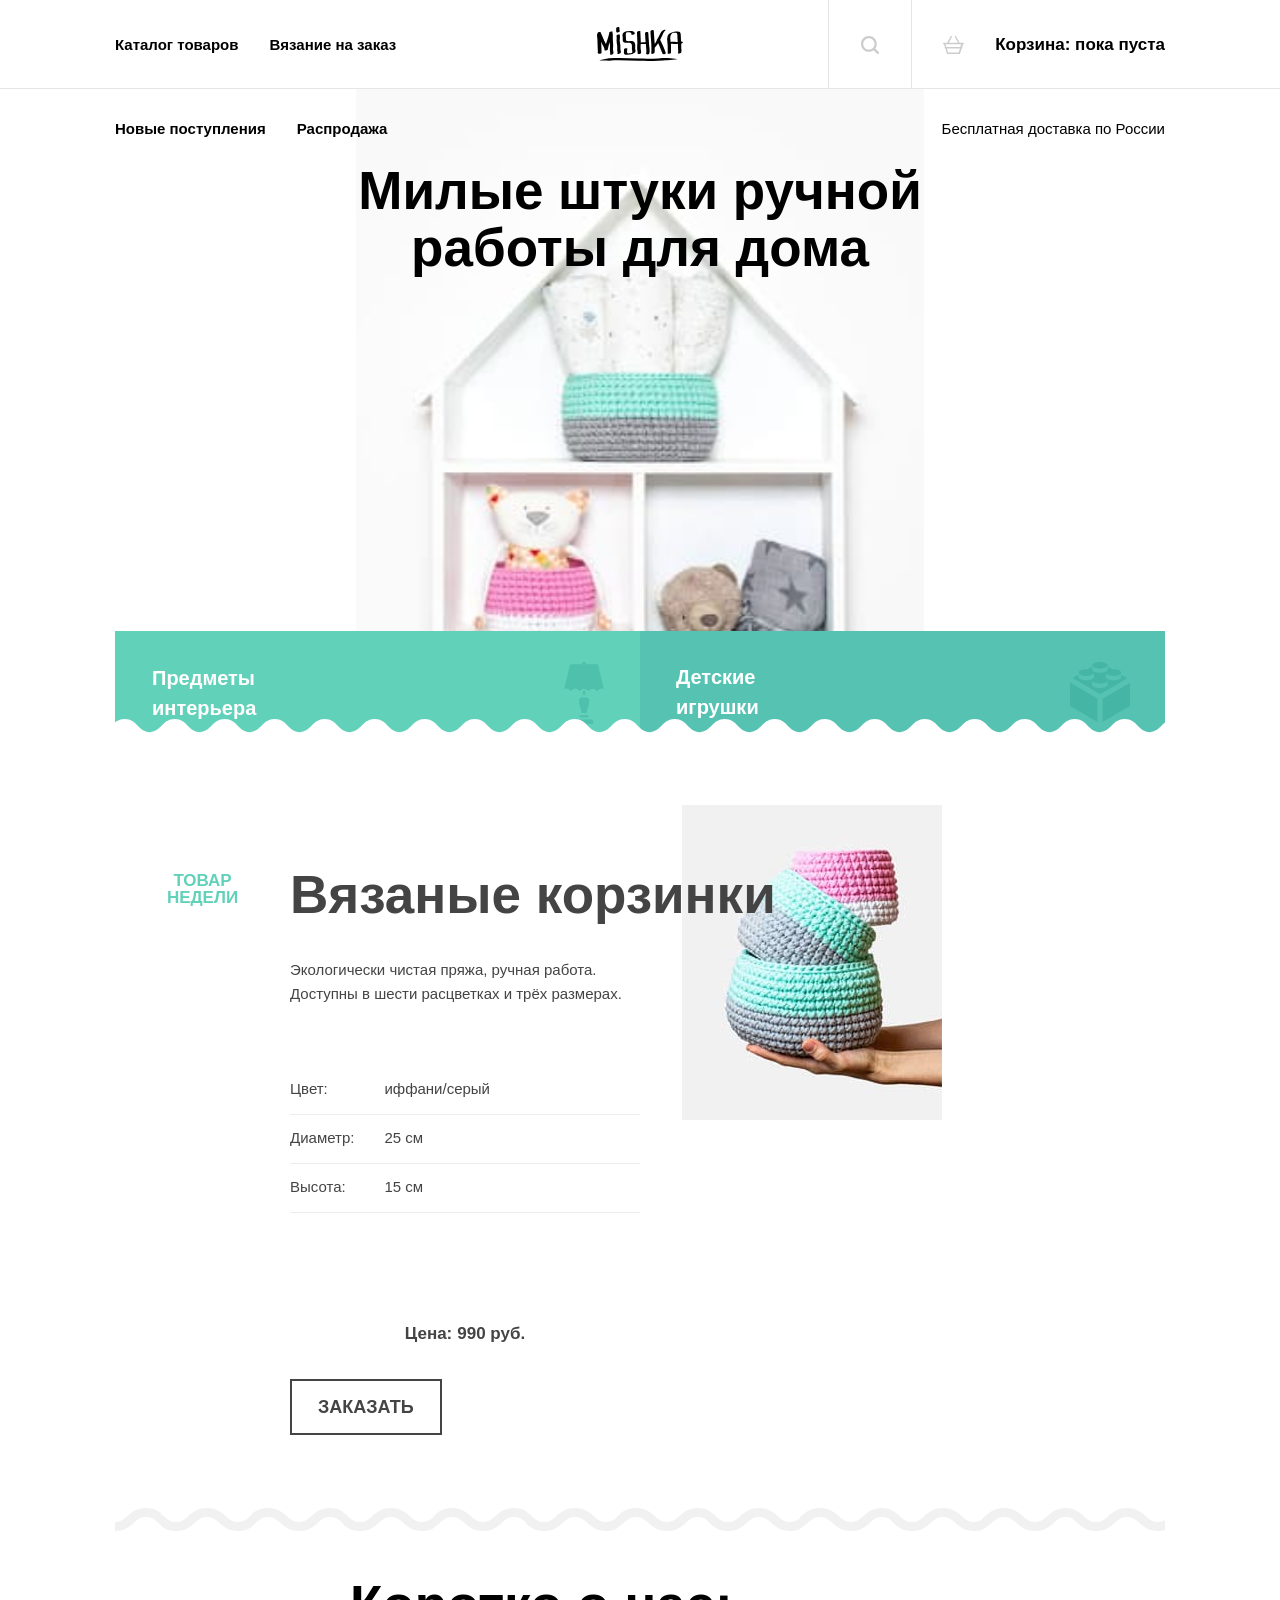
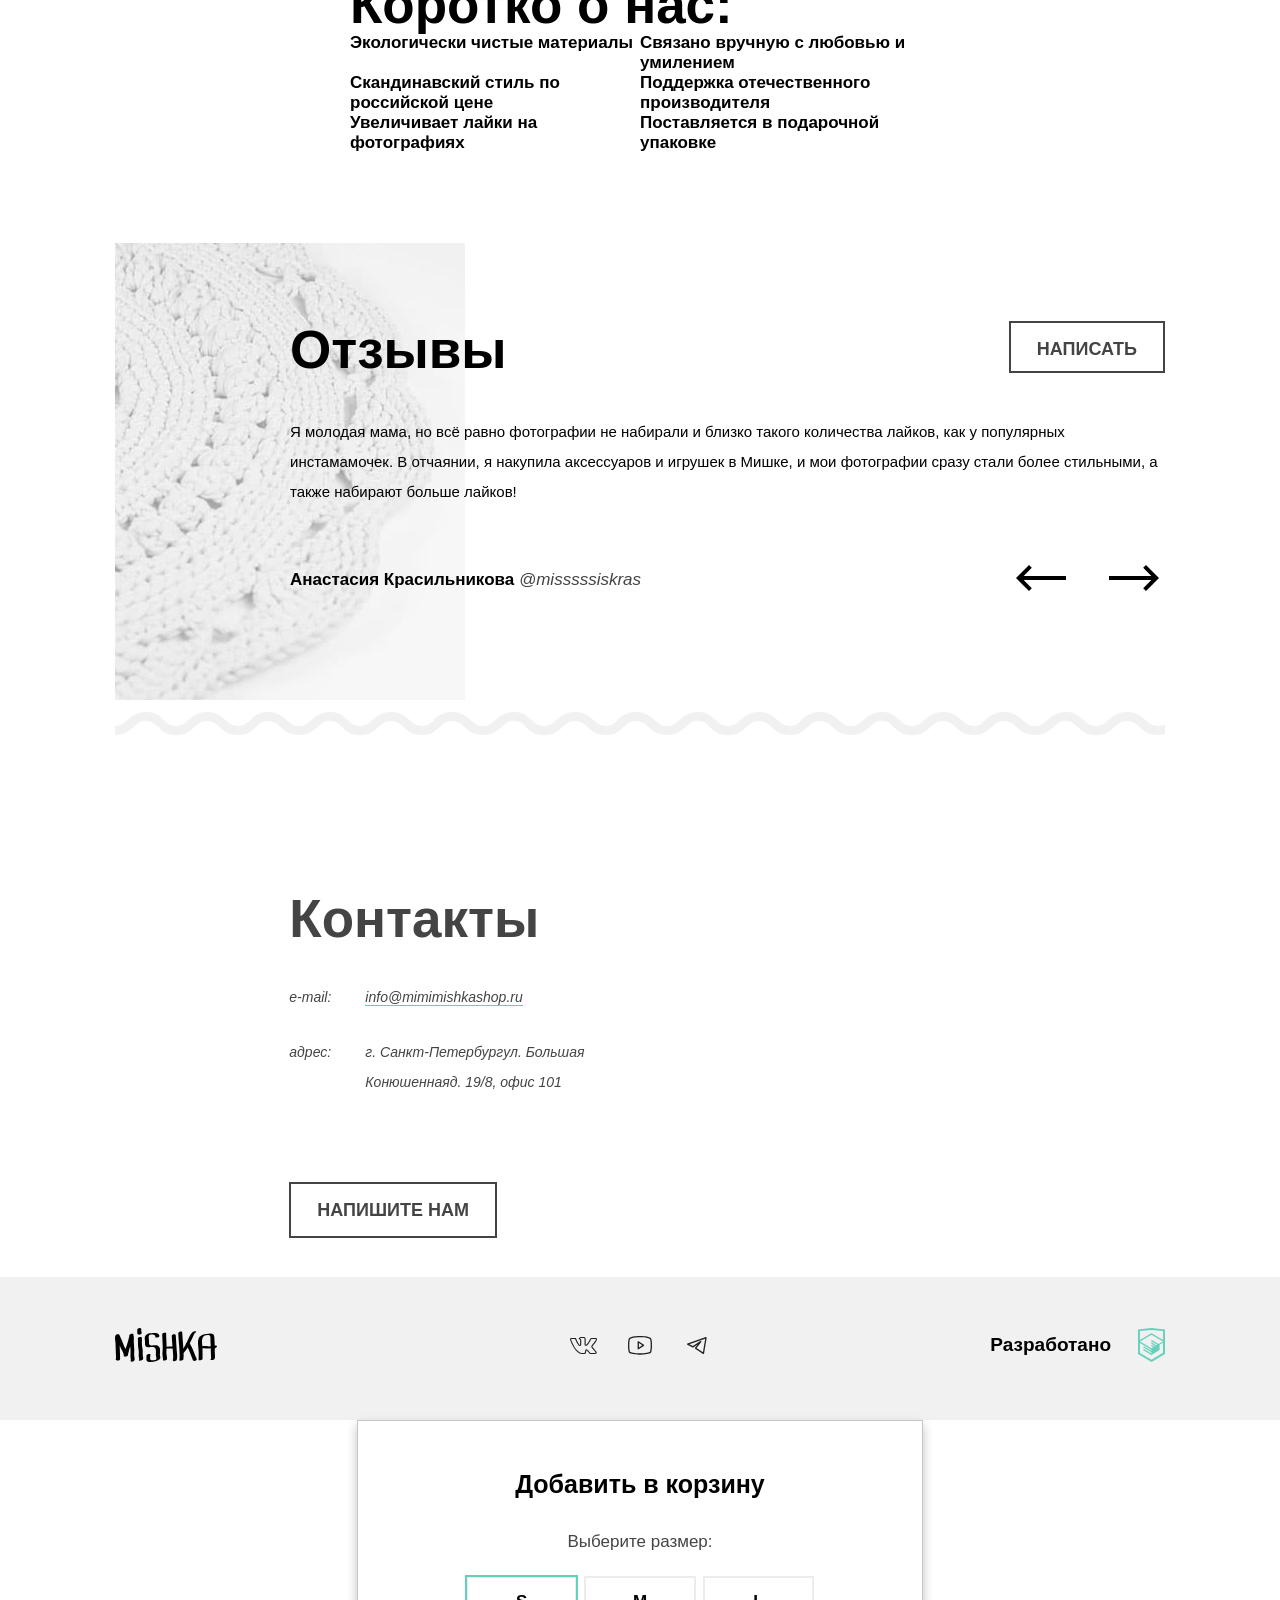
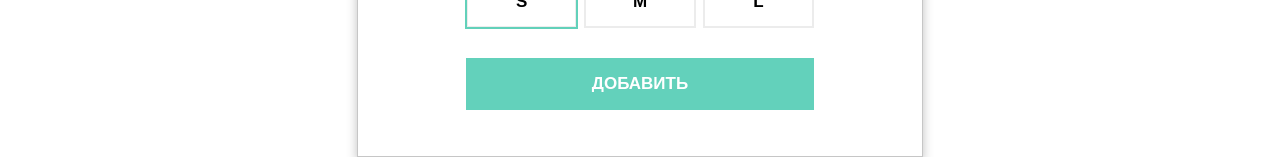
==== commit 6847ae08: "Deploying to gh-pages from @ SemenKr/mishka@f60510b56aa0ca4404afc8072827d63eb09db49d 🚀" ====
--- a/index.html
+++ b/index.html
@@ -1 +1 @@
-<!DOCTYPE html><html class="page" lang="ru"><head><meta charset="utf-8"><meta name="viewport" content="width=device-width,initial-scale=1"><title>Главная | Мишка | HTML Academy</title><link rel="stylesheet" href="./css/style.css"></head><body class="page__body"><div class="main-header__wrapper"><header class="main-header main-header--nojs page__centerer page__centerer--mobile_off"><a class="header-logo main-header__logo" href="index.html" aria-current="page"><img src="./img/logo-mobile.svg" width="86" height="35" alt="Логотип Мишки."> </a><button class="main-header__toggle" type="button"><span class="visually-hidden">Открыть меню</span></button><div class="main-header__nav-container nav-container"><nav class="main-nav main-header__nav"><ul class="main-nav__list site-list"><li class="site-list__item"><a class="site-list__link" href="catalog.html">Каталог товаров</a><ul class="main-nav__sublist site-sublist"><li class="site-sublist__item"><a class="site-sublist__link" href="#">Новые поступления</a></li><li class="site-sublist__item"><a class="site-sublist__link" href="#">Распродажа</a></li></ul></li><li class="site-list__item"><a class="site-list__link" href="form.html">Вязание на заказ</a></li></ul></nav><nav class="main-header__user user-nav"><ul class="user-nav__list user-list"><li class="user-list__item"><a class="user-list__link user-list__link--icon_search" href="#"><span>Поиск по сайту</span></a></li><li class="user-list__item"><a class="user-list__link user-list__link--icon_basket" href="#">Корзина: пока пуста</a></li></ul></nav></div><p class="main-header__description">Бесплатная доставка по России</p></header></div><main class="main-container"><h1 class="visually-hidden">Магазин милых штук ручной работы для дома "Mishka"</h1><section class="products"><h2 class="products__title heading page__centerer">Милые штуки ручной<br>работы для дома</h2><div class="page__centerer page__centerer--mobile_off"><ul class="products__list products-list"><li class="products-list__item"><a class="products-list__link products-list__link--icon_interior" href="#">Предметы<br>интерьера</a></li><li class="products-list__item"><a class="products-list__link products-list__link--icon_toy" href="#">Детские<br>игрушки</a></li></ul></div></section><section class="featured"><div class="featured__container page__centerer line-decor--bottom"><h2 class="visually-hidden">Описание</h2><div class="featured__product product"><h3 class="product__title heading">Вязаные корзинки</h3><span class="product__label card-label">Товар недели</span><div class="product__description-container"><p class="product__description">Экологически чистая пряжа, ручная работа. Доступны в шести расцветках и трёх размерах.</p><dl class="product__list product-specification"><dt class="product-specification__item">Цвет:</dt><dd class="product-specification__specification">иффани/серый</dd><dt class="product-specification__item">Диаметр:</dt><dd class="product-specification__specification">25 см</dd><dt class="product-specification__item">Высота:</dt><dd class="product-specification__specification">15 см</dd></dl></div><picture><source media="(min-width: 1150px)" srcset="./img/triple-set-desktop@1x.jpg, ./img/triple-set-desktop@2x.jpg 2x"><source media="(min-width:768px)" srcset="./img/triple-set-tablet@1x.jpg, ./img/triple-set-tablet@2x.jpg 2x"><img class="product__image" src="./img/triple-set-mobile@1x.jpg" srcset="./img/triple-set-mobile@2x.jpg 2x" width="260" height="315" alt="Набор из трёх вязанных корзинок."></picture><div class="product__price-container"><dl class="product__price product-price"><dt class="product-price__description">Цена:</dt><dd class="product-price__number">990 руб.</dd></dl><a class="product__button button button--size_wide" href="form.html">Заказать</a></div></div></div></section><section class="about"><div class="about__container page__centerer"><h2 class="about__title heading heading">Коротко о нас:</h2><ul class="about__list advantage"><li class="advantage__item advantage__item--icon_flower">Экологически чистые материалы</li><li class="advantage__item advantage__item--icon_clew"><span class="advantage__text">Связано вручную с любовью и умилением</span></li><li class="advantage__item advantage__item--icon_banknote"><span class="advantage__text">Скандинавский стиль по российской цене</span></li><li class="advantage__item advantage__item--icon_rocket"><span class="advantage__text">Поддержка отечественного производителя</span></li><li class="advantage__item advantage__item--icon_heart"><span class="advantage__text">Увеличивает лайки на фотографиях</span></li><li class="advantage__item advantage__item--icon_gift-wrap"><span class="advantage__text">Поставляется в подарочной упаковке</span></li></ul></div></section><section class="reviews line-decor line-decor--bottom"><div class="reviews__container page__centerer"><h2 class="reviews__title heading heading">Отзывы</h2><figure class="reviews__quote quote"><blockquote class="quote__text">Я молодая мама, но всё равно фотографии не набирали и близко такого количества лайков, как у популярных инстамамочек. В отчаянии, я накупила аксессуаров и игрушек в Мишке, и мои фотографии сразу стали более стильными, а также набирают больше лайков!</blockquote><figcaption class="quote__author author">Анастасия Красильникова <span class="author__id author-id">@misssssiskras</span></figcaption></figure><div class="reviews__slider slider-reviews"><button class="slider-reviews__previous" type="button"><span class="visually-hidden">Предыдущий отзыв</span></button> <button class="slider-reviews__next" type="button"><span class="visually-hidden">Следующий отзыв</span></button></div><a class="reviews__write button button--size_wide" href="#">Написать</a></div></section><article class="contacts"><h2 class="contacts__title heading contacts__container page__centerer">Контакты</h2><address class="contacts__address address contacts__container page__centerer"><dl class="address__list"><dt class="address__email">e-mail:</dt><dd class="address__content address__content--email"><a class="address__link link-address" href="info@mimimishkashop.ru">info@mimimishkashop.ru</a></dd><dt class="address__title">адрес:</dt><dd class="address__content address__content--address">г. Санкт-Петербургул. Большая Конюшеннаяд. 19/8, офис 101</dd></dl></address><div class="contacts__map"><script defer="defer" src="https://api-maps.yandex.ru/services/constructor/1.0/js/?um=constructor%3Abe737fd5407db2382ec0460244a83536a12494a83442059e3a15feddfcf4c2e5&amp;width=100%25&amp;height=454&amp;lang=ru_RU&amp;scroll=true"></script></div><div class="contacts__button-wrapper contacts__container"><button class="contacts__button button button--size_wide contacts__container" type="button">Напишите нам</button></div></article></main><footer class="main-footer"><div class="main-footer__container page__centerer"><a class="main-footer__logo" href="index.html" aria-current="page"><span class="visually-hidden">Логотип Мишки</span></a><div class="main-footer__social social"><ul class="social__list"><li class="social__item"><a class="social__link social__link--vkontakte" href="https://vk.com/htmlacademy"><span class="visually-hidden">Мы в Вконтакте</span></a></li><li class="social__item"><a class="social__link social__link--youtube" href="https://www.youtube.com/user/htmlacademyru"><span class="visually-hidden">Мы в Ютубе</span></a></li><li class="social__item"><a class="social__link social__link--telegram" href="https://t.me/htmlacademy"><span class="visually-hidden">Мы в Телеграме</span></a></li></ul></div><div class="main-footer__copyright copyright"><b class="copyright__text">Разработано</b> <a class="copyright__link" href="https://htmlacademy.ru/intensive/adaptive"><span class="visually-hidden">Логотип HTML Academy</span></a></div></div></footer><div class="main-modal main-modal--close"><div class="main-modal__centerer"><form class="main-modal__form modal-form" action="https://echo.htmlacademy.ru/" method="post"><h2 class="modal-form__title heading heading--level_2">Добавить в корзину</h2><div class="modal-form__buttons basket-button"><fieldset class="basket-button__field fieldset-border"><legend class="basket-button__title">Выберите размер:</legend><ul class="basket-button__list"><li class="basket-button__item button-size"><input class="button-size__control visually-hidden" type="radio" name="basket-size" value="size-s" id="basket-button--size_s" checked="checked"> <label class="button-size__label" for="basket-button--size_s">s</label></li><li class="basket-button__item basket-button__item--size_m button-size"><input class="button-size__control visually-hidden" type="radio" name="basket-size" value="size-m" id="basket-button--size_m"> <label class="button-size__label" for="basket-button--size_m">m</label></li><li class="basket-button__item button-size"><input class="button-size__control visually-hidden" type="radio" name="basket-size" value="size-l" id="basket-button--size_l"> <label class="button-size__label" for="basket-button--size_l">l</label></li></ul></fieldset></div><button class="modal-form__submit button button--basket button--size_wide" type="submit">Добавить</button></form></div></div><script src="./js/script.js"></script></body></html>+<!DOCTYPE html><html class="page" lang="ru"><head><meta charset="utf-8"><meta name="viewport" content="width=device-width,initial-scale=1"><title>Главная | Мишка | HTML Academy</title><link rel="stylesheet" href="./css/style.css"></head><body class="page__body"><div class="main-header__wrapper"><header class="main-header main-header--nojs page__centerer page__centerer--mobile_off"><a class="header-logo main-header__logo" href="index.html" aria-current="page"><img src="./img/logo-mobile.svg" width="86" height="35" alt="Логотип Мишки."> </a><button class="main-header__toggle" type="button"><span class="visually-hidden">Открыть меню</span></button><div class="main-header__nav-container nav-container"><nav class="main-nav main-header__nav"><ul class="main-nav__list site-list"><li class="site-list__item"><a class="site-list__link" href="catalog.html">Каталог товаров</a><ul class="main-nav__sublist site-sublist"><li class="site-sublist__item"><a class="site-sublist__link" href="#">Новые поступления</a></li><li class="site-sublist__item"><a class="site-sublist__link" href="#">Распродажа</a></li></ul></li><li class="site-list__item"><a class="site-list__link" href="form.html">Вязание на заказ</a></li></ul></nav><nav class="main-header__user user-nav"><ul class="user-nav__list user-list"><li class="user-list__item"><a class="user-list__link user-list__link--icon_search" href="#"><span>Поиск по сайту</span></a></li><li class="user-list__item"><a class="user-list__link user-list__link--icon_basket" href="#">Корзина: пока пуста</a></li></ul></nav></div><p class="main-header__description">Бесплатная доставка по России</p></header></div><main class="main-container"><h1 class="visually-hidden">Магазин милых штук ручной работы для дома "Mishka"</h1><section class="products"><h2 class="products__title heading page__centerer">Милые штуки ручной<br>работы для дома</h2><div class="page__centerer page__centerer--mobile_off"><ul class="products__list products-list"><li class="products-list__item"><a class="products-list__link products-list__link--icon_interior" href="#">Предметы<br>интерьера</a></li><li class="products-list__item"><a class="products-list__link products-list__link--icon_toy" href="#">Детские<br>игрушки</a></li></ul></div></section><section class="featured"><div class="featured__container page__centerer line-decor--bottom"><h2 class="visually-hidden">Описание</h2><div class="featured__product product"><h3 class="product__title heading">Вязаные корзинки</h3><span class="product__label card-label">Товар недели</span><div class="product__description-container"><p class="product__description">Экологически чистая пряжа, ручная работа. Доступны в шести расцветках и трёх размерах.</p><dl class="product__list product-specification"><dt class="product-specification__item">Цвет:</dt><dd class="product-specification__specification">иффани/серый</dd><dt class="product-specification__item">Диаметр:</dt><dd class="product-specification__specification">25 см</dd><dt class="product-specification__item">Высота:</dt><dd class="product-specification__specification">15 см</dd></dl></div><img class="product__image" src="img/basket-mobile.jpg" width="260" height="315" alt="Набор из трёх вязанных корзинок."><div class="product__price-container"><dl class="product__price product-price"><dt class="product-price__description">Цена:</dt><dd class="product-price__number">990 руб.</dd></dl><a class="product__button button button--size_wide" href="form.html">Заказать</a></div></div></div></section><section class="about"><div class="about__container page__centerer"><h2 class="about__title heading heading">Коротко о нас:</h2><ul class="about__list advantage"><li class="advantage__item"><span class="advantage__text advantage__text--icon_flower">Экологически чистые материалы</span></li><li class="advantage__item"><span class="advantage__text advantage__text--icon_clew">Связано вручную с любовью и умилением</span></li><li class="advantage__item"><span class="advantage__text advantage__text--icon_banknote">Скандинавский стиль по российской цене</span></li><li class="advantage__item"><span class="advantage__text advantage__text--icon_rocket">Поддержка отечественного производителя</span></li><li class="advantage__item"><span class="advantage__text advantage__text--icon_heart">Увеличивает лайки на фотографиях</span></li><li class="advantage__item"><span class="advantage__text advantage__text--icon_gift-wrap">Поставляется в подарочной упаковке</span></li></ul></div></section><section class="reviews line-decor line-decor--bottom"><div class="reviews__container page__centerer"><h2 class="reviews__title heading heading">Отзывы</h2><figure class="reviews__quote quote"><blockquote class="quote__text">Я молодая мама, но всё равно фотографии не набирали и близко такого количества лайков, как у популярных инстамамочек. В отчаянии, я накупила аксессуаров и игрушек в Мишке, и мои фотографии сразу стали более стильными, а также набирают больше лайков!</blockquote><figcaption class="quote__author author">Анастасия Красильникова <span class="author__id author-id">@misssssiskras</span></figcaption></figure><div class="reviews__slider slider-reviews"><button class="slider-reviews__previous" type="button"><span class="visually-hidden">Предыдущий отзыв</span></button> <button class="slider-reviews__next" type="button"><span class="visually-hidden">Следующий отзыв</span></button></div><a class="reviews__write button button--size_wide" href="#">Написать</a></div></section><article class="contacts"><h2 class="contacts__title heading contacts__container page__centerer">Контакты</h2><address class="contacts__address address contacts__container page__centerer"><dl class="address__list"><dt class="address__email">e-mail:</dt><dd class="address__content address__content--email"><a class="address__link link-address" href="info@mimimishkashop.ru">info@mimimishkashop.ru</a></dd><dt class="address__title">адрес:</dt><dd class="address__content address__content--address">г. Санкт-Петербургул. Большая Конюшеннаяд. 19/8, офис 101</dd></dl></address><div class="contacts__map"><script defer="defer" src="https://api-maps.yandex.ru/services/constructor/1.0/js/?um=constructor%3Abe737fd5407db2382ec0460244a83536a12494a83442059e3a15feddfcf4c2e5&amp;width=100%25&amp;height=454&amp;lang=ru_RU&amp;scroll=true"></script></div><div class="contacts__button-wrapper contacts__container"><button class="contacts__button button button--size_wide contacts__container" type="button">Напишите нам</button></div></article></main><footer class="main-footer"><div class="main-footer__container page__centerer"><a class="main-footer__logo" href="index.html" aria-current="page"><span class="visually-hidden">Логотип Мишки</span></a><div class="main-footer__social social"><ul class="social__list"><li class="social__item"><a class="social__link social__link--vkontakte" href="https://vk.com/htmlacademy"><span class="visually-hidden">Мы в Вконтакте</span></a></li><li class="social__item"><a class="social__link social__link--youtube" href="https://www.youtube.com/user/htmlacademyru"><span class="visually-hidden">Мы в Ютубе</span></a></li><li class="social__item"><a class="social__link social__link--telegram" href="https://t.me/htmlacademy"><span class="visually-hidden">Мы в Телеграме</span></a></li></ul></div><div class="main-footer__copyright copyright"><b class="copyright__text">Разработано</b> <a class="copyright__link" href="https://htmlacademy.ru/intensive/adaptive"><span class="visually-hidden">Логотип HTML Academy</span></a></div></div></footer><div class="main-modal main-modal--close"><div class="main-modal__centerer"><form class="main-modal__form modal-form" action="https://echo.htmlacademy.ru/" method="post"><h2 class="modal-form__title heading heading--level_2">Добавить в корзину</h2><div class="modal-form__buttons basket-button"><fieldset class="basket-button__field fieldset-border"><legend class="basket-button__title">Выберите размер:</legend><ul class="basket-button__list"><li class="basket-button__item button-size"><input class="button-size__control visually-hidden" type="radio" name="basket-size" value="size-s" id="basket-button--size_s" checked="checked"> <label class="button-size__label" for="basket-button--size_s">s</label></li><li class="basket-button__item basket-button__item--size_m button-size"><input class="button-size__control visually-hidden" type="radio" name="basket-size" value="size-m" id="basket-button--size_m"> <label class="button-size__label" for="basket-button--size_m">m</label></li><li class="basket-button__item button-size"><input class="button-size__control visually-hidden" type="radio" name="basket-size" value="size-l" id="basket-button--size_l"> <label class="button-size__label" for="basket-button--size_l">l</label></li></ul></fieldset></div><button class="modal-form__submit button button--basket button--size_wide" type="submit">Добавить</button></form></div></div><script src="./js/script.js"></script></body></html>
--- a/css/style.css
+++ b/css/style.css
@@ -1 +1 @@
-@font-face{font-family:"Open Sans";font-weight:400;font-style:normal;font-display:swap;src:local("Open Sans"),url(/source/fonts/opensans.woff2)format("woff2"),url(/source/fonts/opensans.woff)format("woff")}@font-face{font-family:"Open Sans Bold";font-weight:700;font-style:normal;font-display:swap;src:local("Open Sans"),url(/source/fonts/opensansbold.woff2)format("woff2"),url(/source/fonts/opensansbold.woff)format("woff")}:root{--main-font:"Open Sans", sans-serif;--main-color:#ffffff;--second-color:#f1f1f1;--accent-color:#63d1bb;--accent-color-dark:#56c3b2;--button-color:#444444}img{max-width:100%;object-fit:contain;object-position:center}.page{font-family:var(--main-font);height:100%;background:var(--main-color)}.page,.page__body{margin:0}.page__centerer{margin-inline:30px;min-width:260px;max-width:1050px}@media (min-width:768px){.page__centerer{margin-inline:50px}}@media (min-width:1150px){.page__centerer{margin-inline:auto}}@media (max-width:767.9px){.page__centerer--mobile_off{display:contents}}@media (min-width:1150px){.page__centerer--desktop_off{display:contents}}.visually-hidden{position:fixed;transform:scale(0)}.line-decor--bottom::after{content:"";background-image:url(../img/zigzag-line.svg);background-repeat:repeat-x;background-size:auto;position:absolute;display:block;box-sizing:border-box;left:0;right:0;z-index:2;height:6px;margin-top:36px}@media (min-width:768px){.line-decor--bottom::after{height:17px;margin-top:52px}}@media (min-width:1150px){.line-decor--bottom::after{height:23px;margin-top:73px}}.main-header{background:var(--main-color, #ffffff);padding-top:22px;padding-bottom:22px;display:flex;justify-content:center;z-index:2}@media (min-width:768px){.main-header{padding:0;display:flex;flex-wrap:wrap;justify-content:space-between;max-width:1050px;position:relative}}@media (min-width:1150px){.main-header{display:grid;grid-template-columns:1fr auto 1fr}}.main-header__wrapper{position:relative;border-bottom:1px solid rgba(0,0,0,.1)}@media (min-width:768px){.main-header__logo{order:1}}@media (min-width:1150px){.main-header__logo{order:2}}.main-header__toggle{position:absolute;border:0;display:block;background-color:var(--main-color);width:21px;height:20px;z-index:2;right:30px;top:40%;cursor:pointer}@media (min-width:768px){.main-header__toggle{display:none}}.main-header--menu_closed .main-header__toggle::before{content:"";background:url(../img/header-nav-burger.svg);background-repeat:no-repeat;background-position:center;width:20px;height:14px;display:block;justify-self:flex-end}@media (min-width:768px){.main-header--menu_closed .main-header__toggle::before{display:none}}@media (max-width:767.9px){.main-header--menu_closed .main-header__nav-container{display:none}}.main-header--menu_opened .main-header__toggle::before{content:"";background:url(../img/menu-close.svg);background-repeat:no-repeat;background-position:center;width:21px;height:20px;display:block;justify-self:flex-end}@media (min-width:768px){.main-header--menu_opened .main-header__toggle::before{display:none}}@media (max-width:767.9px){.main-header--menu_opened .main-header__nav-container{position:absolute;bottom:-400%;left:0;display:flex;flex-direction:column;width:100%;background:var(--main-color);min-width:260px}}@media (min-width:768px){.main-header--menu_opened .main-header__nav-container{display:contents}}.main-header--nojs .nav-container{position:static;min-height:0;bottom:-400%;left:0}@media (max-width:767.9px){.main-header__nav{margin:0}}@media (min-width:768px){.main-header__nav{order:3}}@media (min-width:1150px){.main-header__nav{order:1;justify-content:flex-start}}.main-header__user{margin:0}@media (min-width:768px) and (max-width:1149.9px){.main-header__user{order:2;margin-left:auto}}@media (min-width:1150px){.main-header__user{order:3;margin-left:auto}}.main-header__description{margin:0;font-size:15px;line-height:1.6}@media (max-width:767.9px){.main-header__description{display:none}}@media (min-width:768px){.main-header__description{order:4;position:absolute;bottom:-60%;right:0}.main-nav__sublist{display:none}}@media (min-width:1150px){.main-nav__sublist{position:absolute;bottom:-60%;left:0;background:0 0;display:block}}.header-logo{display:flex;justify-content:center;align-items:center;justify-self:center}.main-nav{background:var(--main-color);font-size:17px;line-height:24px;font-weight:700}@media (max-width:767.9px){.main-nav{padding:0}}@media (min-width:768px){.main-nav{background-color:inherit}}@media (max-width:767.9px){.main-nav__list{margin:0}}@media (min-width:768px){.main-nav__list{max-width:60%;display:flex;flex-wrap:wrap;position:absolute;bottom:-100%;left:0;background:0 0}}@media (min-width:1150px){.main-nav__list{position:static;flex-direction:row;min-width:450px}}@media (max-width:767.9px){.main-nav__sublist{display:none}}.user-nav__list{margin:0}@media (max-width:767.9px){.nav-container{position:absolute;bottom:-400%;display:flex;flex-direction:column;width:100%;background:var(--main-color);min-width:320px;z-index:2}}@media (min-width:768px){.nav-container{display:contents}}.site-list{list-style-type:none;padding:0}@media (min-width:768px){.site-list{display:flex;max-width:60%;flex-wrap:wrap;margin:0;z-index:2}}@media (min-width:1150px){.site-list{margin-left:0}}@media (min-width:768px){.site-list__item{margin-right:31px}}@media (max-width:767.9px){.site-list a{position:relative;display:block;padding-top:28.5px;padding-bottom:26.5px;padding-left:76px;box-shadow:0 1px 0#ececec,inset 0 1px 0#ececec;cursor:pointer}}.site-list__link{font-size:17px;line-height:24px;font-weight:700;color:#000;text-decoration:none;position:relative;display:flex;justify-content:center;align-items:center}@media (min-width:768px){.site-list__link{font-size:15px;line-height:1.6}}.site-list__link:hover{color:rgba(0,0,0,.6)}.site-list__link:active{color:rgba(0,0,0,.3)}@media (min-width:768px){.site-list__link{padding-top:32.5px;padding-bottom:31.5px}}.site-sublist{list-style-type:none;padding:0;z-index:2}@media (min-width:1150px){.site-sublist{display:flex;max-width:60%;flex-wrap:wrap;margin:0}.site-sublist__item{margin-right:31px}}.site-sublist__link{font-size:17px;line-height:24px;color:#000;text-decoration:none}.site-sublist__link:hover{color:rgba(0,0,0,.6)}.site-sublist__link:active{color:rgba(0,0,0,.3)}@media (min-width:1150px){.site-sublist__link{padding-top:32.5px;padding-bottom:31.5px;font-weight:700;font-size:15px;line-height:1.6}}.user-list{list-style-type:none;padding:0}@media (min-width:768px){.user-list{display:flex;align-items:center;border-left:1px solid rgba(0,0,0,.1)}}.user-list__link{font-size:17px;line-height:24px;font-weight:700;color:#000;text-decoration:none;position:relative;display:flex;justify-content:center;align-items:center}@media (max-width:767.9px){.user-list__link{position:relative;display:flex;justify-content:flex-start;align-items:center;padding-top:28.5px;padding-bottom:26.5px;box-shadow:0 1px 0#ececec,inset 0 1px 0#ececec;cursor:pointer}}.user-list__link:hover{color:rgba(0,0,0,.6)}.user-list__link:active{color:rgba(0,0,0,.3)}@media (min-width:768px){.user-list__link{padding-top:32.5px;padding-bottom:31.5px}}.user-list__link--icon_search{--icon:url("../img/search.svg");background-repeat:no-repeat;background-position:center}@media (min-width:768px){.user-list__link--icon_search{min-width:82px}.user-list__link--icon_search span{display:none}}.user-list__link--icon_basket::before,.user-list__link--icon_search::before{content:"";display:block;width:18px;height:18px;background:#000;-webkit-mask:var(--icon);mask:var(--icon);margin-right:31px;margin-left:31px}.user-list__link--icon_search:hover::before{background:#63d1bb}.user-list__link--icon_search:active::before{background:rgba(99,209,187,.3)}.user-list__link--icon_basket{--icon:url("../img/basket.svg");background-repeat:no-repeat;background-position:center;border-left:1px solid rgba(0,0,0,.1)}.user-list__link--icon_basket::before{width:21px;box-sizing:border-box}.user-list__link--icon_basket:hover::before{background:#63d1bb}.user-list__link--icon_basket:active::before{background:rgba(99,209,187,.3)}.heading{font-size:27px;line-height:30px;font-weight:700;text-align:center}@media (min-width:768px){.heading{font-size:43px;line-height:50px}}@media (min-width:1150px){.heading{font-size:53px;line-height:57px}}.heading--level_2,.heading--level_3{font-size:25px;margin-top:0;margin-bottom:0}.heading--level_3{font-size:17px;line-height:1.41;text-align:start}@media (min-width:768px){.heading--level_3{font-size:20px;line-height:1.2}}.button{font-family:var(--main-font);font-size:18px;line-height:20px;font-weight:700;text-transform:uppercase;text-align:center;text-decoration:none;width:-moz-fit-content;width:fit-content;background:var(--main-color);padding:16px 26px;color:#444;border:2px solid #444;box-sizing:border-box;display:inline-block;cursor:pointer}.button:hover{color:#fff;background-color:#444}.button:active{color:rgba(255,255,255,.3)}.button--size_wide{width:auto}.button--basket{color:#fff;background-color:#63d1bb;font-size:17px;line-height:16px;border:0;padding:18px 0}.products{position:relative;background-image:url(../img/background-featured-mobile.jpg);background-color:var(--main-color, #ffffff);background-repeat:no-repeat;background-size:contain;background-position:top;padding-top:73px;box-sizing:border-box;min-width:320px}@media (min-width:768px){.products::after{content:"";display:block;background:url(../img/wave-decore.svg);background-repeat:repeat-x;background-size:35px;height:24px;width:100%;position:absolute;bottom:-2px}}@media (min-width:1150px){.products::after{content:"";display:block;background:url(../img/wave-decore.svg);background-repeat:repeat-x;background-size:50px;height:34px;width:100%;position:absolute;bottom:-2px}}.products__title{margin-bottom:0;margin-top:0}.products-list{margin:0;list-style-type:none;padding:0;display:grid;grid-template-columns:1fr;grid-template-rows:auto auto}@media (max-width:767.9px){.products-list{margin-top:120px}}@media (min-width:768px){.products-list{margin-top:372px;grid-template-columns:1fr 1fr}}@media (min-width:1150px){.products-list{margin-top:355px}}.products-list__link{font-size:19px;line-height:24px;font-weight:700;color:#fff;text-decoration:none;box-sizing:border-box;display:flex;justify-content:space-between;align-items:center;width:auto;cursor:pointer}@media (min-width:768px){.products-list__link{font-size:20px;line-height:30px}}.products-list__link:hover{margin-top:-5px}.products-list__link--icon_interior{background:var(--accent-color, #63d1bb);--icon:url("../img/interior.svg");padding:23px 36px 18px 30px}.products-list__link--icon_interior:hover{padding-bottom:23px;background:#59d5bc}.products-list__link--icon_interior:active{background:#59d5bc}@media (min-width:768px){.products-list__link--icon_interior{padding:30px 36px 27px}.products-list__link--icon_interior:hover{padding-bottom:32px;background:#59d5bc}}@media (min-width:1150px){.products-list__link--icon_interior{padding:31px 36px 27px 37px}.products-list__link--icon_interior:hover{padding-bottom:32px;background:#59d5bc}}.products-list__link--icon_interior::after,.products-list__link--icon_toy::after{content:"";display:block;width:40px;height:62px;background:rgba(20,144,128,.5);-webkit-mask:var(--icon);mask:var(--icon);box-sizing:border-box}.products-list__link--icon_toy{background:var(--accent-color-dark, #56c3b2);--icon:url("../img/toy.svg");padding:21px 27px 22px 30px}.products-list__link--icon_toy:hover{padding-bottom:27px;background:#46c1ae}.products-list__link--icon_toy:active{background:#46c1ae}@media (min-width:768px){.products-list__link--icon_toy{padding:31px 33px 27px 36px}.products-list__link--icon_toy:hover{padding-bottom:32px;background:#46c1ae}}@media (min-width:1150px){.products-list__link--icon_toy{padding:31px 35px 27px 36px}.products-list__link--icon_toy:hover{padding-bottom:32px;background:#46c1ae}}.products-list__link--icon_toy::after{width:60px;height:60px}.featured{padding:0}.featured__container{padding-top:31px;padding-bottom:36px}@media (min-width:768px){.featured__container{padding-top:39.5px;padding-bottom:52px}}@media (min-width:1150px){.featured__container{padding-top:54px;padding-bottom:73px;position:relative}}.product{background:var(--main-color);color:#444;font-size:15px;line-height:24px;font-weight:400;display:flex;flex-direction:column;max-width:1050px}@media (min-width:768px){.product{display:grid;grid-template-columns:1fr 1fr 1fr 1fr;grid-template-rows:auto auto auto}}@media (min-width:1150px){.product{display:grid;grid-template-columns:1fr 1fr 1fr 1fr 1fr 1fr;grid-template-rows:auto auto auto}}.product__title{margin:0 0 3.5px;text-align:start}@media (min-width:768px){.product__title{grid-column:1/4;grid-row:1/2;margin-bottom:37.5px}}@media (min-width:1150px){.product__title{grid-column:2/5;grid-row:1/2;z-index:2;margin-top:61px;margin-bottom:35px}}.product__label{margin-bottom:17.5px}@media (min-width:768px){.product__label{grid-column:4/-1;grid-row:1/2;width:100px;margin-left:auto;text-align:center}}@media (min-width:1150px){.product__label{grid-column:1/2;grid-row:1/2;margin:67px auto 0}}@media (min-width:768px){.product__description-container{grid-column:1/3;grid-row:2/3}}@media (min-width:1150px){.product__description-container{grid-column:2/4;grid-row:2/3}}@media (min-width:768px){.product__price-container{grid-column:1/3;grid-row:3/4}}@media (min-width:1150px){.product__price-container{grid-column:2/4;grid-row:3/4}}.product__description{margin:0 0 15px}@media (min-width:768px){.product__description{margin-bottom:35px}}@media (min-width:1150px){.product__description{margin-bottom:60px}}.product__list{list-style-type:none;margin:0 0 27px}@media (min-width:768px){.product__list{margin-bottom:57px}}@media (min-width:1150px){.product__list{margin-bottom:109px}}.product__image{margin:0;display:block}@media (max-width:767.9px){.product__image{margin-bottom:25.5px}}@media (min-width:768px){.product__image{grid-column:3/-1;grid-row:2/4;background-size:contain;margin-left:42px}}@media (min-width:1150px){.product__image{grid-column:4/7;grid-row:1/4}}.product__price{text-align:center}.product__button{margin-top:24.5px}@media (min-width:768px){.product__button{margin-top:33px}}.card-label{color:var(--accent-color);font-size:17px;line-height:20px;font-weight:700;text-transform:uppercase}@media (min-width:768px){.card-label{line-height:1}}.product-specification{font-size:15px;line-height:20px;font-weight:400;color:#444;display:grid;grid-template-columns:auto 1fr;border-collapse:collapse}.product-specification__item,.product-specification__specification{grid-column:1/2;border-bottom:1px solid #ececec;margin:0;padding-top:13px;padding-bottom:15px;position:relative}.product-specification__specification{grid-column:2/3;padding-bottom:13px;padding-left:30px}.product-price{font-size:17px;line-height:24px;font-weight:700;color:#444;display:flex;justify-content:center;margin:0}.product-price__number{margin:0 0 0 5px}.advantage{list-style-type:none;font-weight:700;font-size:17px;line-height:20px;padding:0;display:grid;grid-template-columns:1fr 1fr;grid-template-rows:repeat(auto-fit,min-content)}@media (max-width:767.9px){.advantage{grid-template-columns:1fr}}@media (min-width:1150px){.advantage{padding-left:175px;padding-right:175px}}.advantage__item{margin:0;display:flex;flex:auto;flex-direction:column;align-items:flex-start}@media (max-width:767.9px){.advantage__item:nth-child(2n+2){order:1}}@media (min-width:768px){.advantage__item:nth-child(2n+1){padding-right:90px}}.advantage__item--icon_flower{--icon:url("../img/flower.svg");margin-bottom:30px}@media (min-width:768px){.advantage__item--icon_flower{margin-bottom:57px}}.advantage__item--icon_flower::before{width:33px;height:38px;margin-bottom:16px;transform:translateX(8px)}@media (min-width:768px){.advantage__item--icon_flower::before{margin-bottom:18px}}.advantage__item--icon_clew{--icon:url("../img/clew.svg");margin-bottom:33px}@media (min-width:768px){.advantage__item--icon_clew{margin-bottom:59px}}.advantage__item--icon_clew::before{width:35px;height:34px;margin-bottom:17px;transform:translateX(3px)}@media (min-width:768px){.advantage__item--icon_clew::before{margin-bottom:19px}}.advantage__item--icon_banknote{--icon:url("../img/banknote.svg");margin-bottom:35px}@media (min-width:768px){.advantage__item--icon_banknote{margin-bottom:63px}}.advantage__item--icon_banknote::before{width:47px;height:27px;margin-bottom:26px}.advantage__item--icon_rocket{--icon:url("../img/rocket.svg");margin-bottom:32px}@media (min-width:768px){.advantage__item--icon_rocket{margin-bottom:58px}}.advantage__item--icon_rocket::before{width:55px;height:23px;margin-bottom:26px;transform:translateX(-6px)}@media (min-width:768px){.advantage__item--icon_rocket::before{margin-bottom:28px}}.advantage__item--icon_heart{--icon:url("../img/heart.svg");margin-bottom:32px}@media (min-width:768px){.advantage__item--icon_heart{margin-bottom:0}}.advantage__item--icon_heart::before{width:34px;height:27px;margin-bottom:21px;transform:translateX(7px)}.advantage__item--icon_gift-wrap{--icon:url("../img/gift-wrap.svg")}.advantage__item--icon_gift-wrap::before{width:33px;height:32px;margin-bottom:20px;transform:translateX(3px)}@media (min-width:768px){.advantage__item--icon_gift-wrap::before{margin-bottom:21px}}.advantage__item::before{content:"";display:block;background:#63d1bb;-webkit-mask:var(--icon) no-repeat;mask:var(--icon) no-repeat;box-sizing:border-box}.about__title{text-align:start;margin:0}@media (max-width:767.9px){.about__title{margin-bottom:28px}}@media (min-width:768px){.about__title{margin-bottom:41.5px}}@media (min-width:1150px){.about__title{padding-left:175px;margin-bottom:39px}}@media (max-width:767.9px){.about__container{padding-top:31px;padding-bottom:58px}}@media (min-width:768px){.about__container{padding-top:55.5px;padding-bottom:83px}}@media (min-width:1150px){.about__container{padding:68px 175px 90px;max-width:1050px}}.about__list{margin:0}.reviews{position:relative}@media (min-width:768px){.reviews{background:url(../img/review-mobile.jpg);background-position:top left;background-repeat:no-repeat;background-size:350px 457px;height:457px;padding-bottom:85px}}@media (min-width:1150px){.reviews{margin-inline:auto;max-width:1050px;padding-bottom:67px}}.reviews__container{min-width:260px;max-width:1050px}@media (max-width:767.9px){.reviews__container{padding-bottom:45px}}@media (min-width:768px){.reviews__container{display:grid;grid-template-columns:1fr 1fr;grid-template-rows:auto auto auto;padding:78px 0 47px;position:relative}}@media (min-width:1150px){.reviews__container{max-width:1052px;padding-left:175px}}.reviews__title{margin:0 0 14px;text-align:start}@media (min-width:768px){.reviews__title{grid-area:1/1/2/2;margin-bottom:38.5px}}.reviews__quote{margin:0 0 30px}@media (min-width:768px){.reviews__quote{grid-area:2/1/4/-1;margin-bottom:0}}.reviews__buttons{margin:0}@media (min-width:768px){.reviews__slider{grid-area:3/2/4/-1;position:relative}.reviews__write{grid-area:1/2/2/-1;max-height:52px;margin-left:auto}}.slider-reviews{display:flex;justify-content:space-between}@media (min-width:768px){.slider-reviews{justify-content:flex-end}}.slider-reviews__previous{background-repeat:no-repeat;background-position:center;background-size:50px 26px;--icon:url("../img/slider-arrow-left.svg");background-color:var(--main-color);border:0;box-sizing:border-box;display:block}@media (max-width:767.9px){.slider-reviews__previous{border:1px solid #ececec;padding:13px 42px 13px 38px;width:50%;display:flex;justify-content:center}}@media (min-width:768px){.slider-reviews__previous{justify-content:center;padding:0;width:auto;margin-right:37px}}.slider-reviews__previous:hover::after{background:rgba(0,0,0,.6)}.slider-reviews__previous:active::after{background:rgba(0,0,0,.3)}.slider-reviews__previous::after{cursor:pointer}.slider-reviews__next{background-repeat:no-repeat;background-position:center;background-size:50px 26px;--icon:url("../img/slider-arrow-right.svg");cursor:pointer;background-color:var(--main-color);border:0;box-sizing:border-box}@media (max-width:767.9px){.slider-reviews__next{border:1px solid #ececec;padding:13px 42px 13px 38px;width:50%;display:flex;justify-content:center}}@media (min-width:768px){.slider-reviews__next{width:auto}}.slider-reviews__next:hover::after{background:rgba(0,0,0,.6)}.slider-reviews__next:active::after{background:rgba(0,0,0,.3)}.slider-reviews__next::after,.slider-reviews__previous::after{content:"";display:block;width:50px;height:26px;background:#000;-webkit-mask:var(--icon);mask:var(--icon);box-sizing:border-box}.quote{font-size:15px;line-height:30px;counter-reset:#444}.quote__text{margin:0 0 33px}@media (min-width:768px){.quote__text{margin-bottom:61px}}.button-reviews__slider{margin-bottom:38px}.author,.author-id{font-size:17px;line-height:24px;font-weight:700}.author-id{font-style:italic;line-height:20px;font-weight:400;color:#444}.contacts{font-size:14px;line-height:30px;color:#444;display:flex;flex-direction:column;min-width:320px;padding-top:38px}@media (min-width:768px){.contacts{display:grid;grid-template-columns:1fr 1fr 1fr 1fr;grid-template-rows:auto auto auto auto}}@media (min-width:1150px){.contacts{display:grid;grid-template-columns:1fr 1fr 1fr 1fr 1fr 1fr;grid-template-rows:auto auto auto;max-width:1052px;margin-inline:auto}}.contacts__title{margin:0 0 28px 30px;text-align:start;justify-self:flex-start}@media (min-width:768px){.contacts__title{grid-column:1/5;grid-row:1/2;margin-left:50px;margin-bottom:50px}}@media (min-width:1150px){.contacts__title{grid-column:2/4;grid-row:1/2;margin-top:85px;margin-bottom:35px;margin-left:0}}.contacts__address{margin-bottom:52px}@media (min-width:768px){.contacts__address{grid-column:1/5;grid-row:2/3}}@media (min-width:1150px){.contacts__address{grid-column:2/4;grid-row:2/3;margin-bottom:84.5px}}@media (min-width:768px){.contacts__map{grid-column:1/-1;grid-row:3/4;margin-bottom:55px}}@media (min-width:1150px){.contacts__map{grid-column:4/-1;grid-row:1/-1;max-width:527px}}.contacts__button-wrapper{margin-bottom:39px}@media (min-width:768px){.contacts__button-wrapper{grid-column:2/4;grid-row:4/5}}@media (min-width:1150px){.contacts__button-wrapper{grid-column:2/4;grid-row:3/4;margin-right:119px}}.address__list{margin:0;display:grid;grid-template-columns:auto 1fr;column-gap:34px;row-gap:25px}@media (min-width:768px) and (max-width:1149.9px){.address__list{grid-template-columns:auto 1fr auto 1fr}}.address__email{grid-column:1/2;grid-row:1/2}.address__title{grid-column:1/2;grid-row:2/3}@media (min-width:768px) and (max-width:1149.9px){.address__title{grid-column:3/4;grid-row:1/2}}.address__link{text-decoration:none;color:#444;font-size:14px;line-height:30px;font-weight:400;border-bottom:1px solid #62d1ba}.address__content{margin:0}.address__content--email{grid-column:2/3;grid-row:1/2}@media (min-width:768px) and (max-width:1149.9px){.address__content--email{grid-column:2/3;grid-row:1/2}}.address__content--address{grid-column:2/3;grid-row:2/3}@media (min-width:768px) and (max-width:1149.9px){.address__content--address{grid-column:4/5;grid-row:1/2}}.main-footer{background:var(--second-color);min-width:320px}.main-footer__container{display:flex;flex-direction:column;align-items:center;padding:0}@media (min-width:768px){.main-footer__container{display:grid;grid-template-columns:1fr auto 1fr;padding:51px 0 58px}}.main-footer__logo{display:none;background-repeat:no-repeat;background-position:center;background-size:102px 34px;--icon:url("../img/logo-footer.svg");cursor:pointer}.main-footer__logo:hover::after{background:#46c1ae}.main-footer__logo:active::after{background:rgba(70,193,174,.3)}.main-footer__logo::after{width:102px;height:34px;background:#000}@media (min-width:768px){.main-footer__logo{display:block;height:34px;justify-self:flex-start}.main-footer__social{justify-self:center}.main-footer__copyright{justify-self:flex-end}}@media (max-width:767.9px){.social{background:url(../img/footer-divider.svg);background-repeat:no-repeat;background-position:bottom;width:142px;padding:25px 0 28px}}.social__list{list-style-type:none;display:grid;grid-template-columns:1fr 1fr 1fr;column-gap:29px;row-gap:20px;padding:0;margin:0}.social__link{background-repeat:no-repeat;background-position:center;background-size:28px 22px}.social__link--vkontakte{--icon:url("../img/social-vkontakte.svg")}.social__link--youtube{--icon:url("../img/social-youtube.svg")}.social__link--telegram{--icon:url("../img/social-telegram.svg")}.social__link:hover::before{background:#46c1ae}.social__link:active::before{background:rgba(70,193,174,.3)}.copyright__link::after,.main-footer__logo::after,.social__link::before{content:"";display:block;-webkit-mask:var(--icon);mask:var(--icon);box-sizing:border-box}.social__link::before{width:28px;height:22px;background:#231f20}.copyright{font-size:19px;line-height:18px;font-weight:700;display:flex;align-items:center}@media (max-width:767.9px){.copyright{padding:22px 0 23px}}.copyright__link{background-repeat:no-repeat;background-position:center;background-size:27px 34px;margin-left:27px;--icon:url("../img/htmlacademy-mob.svg");cursor:pointer}.copyright__link:hover::after{background:#46c1ae}.copyright__link:active::after{background:rgba(70,193,174,.3)}.copyright__link::after{width:27px;height:34px;background:#63d1bb}.main-modal{background:var(--main-color)}.main-modal__centerer{margin:0 auto;padding:35px 108px 46px;max-width:566px;box-sizing:border-box;border:1px solid #c6c6c6;box-shadow:0 5px 10px rgba(0,1,1,.25)}@media (max-width:767.9px){.main-modal__centerer{padding:28px 30px 46px;min-width:320px}}.main-modal__form{margin:0}.modal-form{padding:0;display:flex;flex-direction:column}.modal-form__title{margin:0 0 14px;text-align:center}.modal-form__buttons{margin-bottom:30px}.basket-button__field{padding:0;margin:0}.basket-button__title{margin-bottom:19.5px;font-size:17px;line-height:30px;font-weight:400;color:#444;text-align:center}.basket-button__list{list-style-type:none;margin:0;padding:0;display:grid;grid-template-columns:1fr 1fr 1fr;column-gap:7px}.button-size__label{font-size:17px;line-height:16px;font-weight:700;text-transform:uppercase;height:52px;margin:0;border:2px solid rgba(68,68,68,.1);box-sizing:border-box;display:flex;justify-content:center;align-items:center;cursor:pointer}@media (max-width:767.9px){.button-size__label{min-width:82px}}.button-size__label:hover{outline:2px solid rgba(68,68,68,.3);outline-offset:-1px}.button-size__label:active{outline:2px solid #62d1ba;outline-offset:-1px}.button-size__control:checked+.button-size__label{outline:2px solid #62d1ba;outline-offset:-1px}.header-form{background:var(--second-color);padding:73.5px 22px;position:relative}@media (min-width:768px){.header-form{padding-top:101px;padding-bottom:75px}.header-form::after{content:"";display:block;background:url(../img/wave-decore.svg);background-repeat:repeat-x;background-size:35px;height:24px;width:100%;position:absolute;bottom:-2px;left:-2px}}@media (min-width:1150px){.header-form{padding-top:102.5px;padding-bottom:96px}.header-form::after{content:"";display:block;background:url(../img/wave-decore.svg);background-repeat:repeat-x;background-size:50px;height:34px;width:100%;position:absolute;bottom:-2px}}.order{font-size:17px;line-height:18px;font-weight:700;color:#000}.order__title{margin:0}.form-order{padding-top:17px;background:var(--main-color)}@media (min-width:768px){.form-order{padding-top:54px}}@media (min-width:1150px){.form-order{padding-top:98.5px}}.form-order__text{margin-bottom:29px;margin-top:0}@media (min-width:768px){.form-order__text{margin-bottom:63px}}.form-order__field-type{margin-bottom:43px}.form-order__field-color{margin-bottom:33px}@media (min-width:768px){.form-order__field-color{background-color:var(--second-color);padding:50px 0}}.form-order__field-contacts,.form-order__field-user{margin-bottom:34.5px}@media (min-width:768px){.form-order__field-contacts{background-color:var(--second-color)}}.form-order__field-info{margin-bottom:17px}.form-order__required-note{margin-bottom:30px;color:#444;font-size:14px;line-height:1.14}.info-form__title{margin-bottom:22.5px}.info-form__text{width:100%;margin-bottom:17px}.info-form__button{padding:0;display:flex;flex-direction:column;min-width:260px}@media (min-width:768px){.info-form__button{flex-direction:row-reverse;justify-content:space-between;align-items:baseline}}.fieldset-border{border:0}.fieldset-grid{padding:0}@media (min-width:768px){.fieldset-grid{display:grid;grid-template-columns:1fr 3fr}}@media (min-width:1150px){.fieldset-grid{display:grid;grid-template-columns:repeat(6,1fr)}}.fieldset-grid__title{padding:0}@media (min-width:768px){.fieldset-grid__title{grid-column:1/2;grid-row:1/2;display:block}}@media (min-width:1150px){.fieldset-grid__title{grid-column:1/2;grid-row:1/2}}.fieldset-grid__content{padding:0}@media (min-width:768px){.fieldset-grid__content{grid-column:2/-1;grid-row:1/2}}@media (min-width:1150px){.fieldset-grid__content{grid-column:2/-1;grid-row:1/2}.fieldset-grid__content--short{grid-column:2/6}}@media (min-width:768px){.fieldset-grid__button{grid-column:1/-1;grid-row:2/3}}@media (min-width:1150px){.fieldset-grid__button{grid-column:2/6;grid-row:2/3}}.user-form__title{margin-bottom:29px}@media (min-width:768px){.user-form__title{margin-top:17px}}.user-form__list{list-style-type:none}@media (max-width:767.9px){.user-form__list{display:flex;flex-direction:column}}@media (min-width:768px){.user-form__list{margin:0}}.user-form__item{margin-bottom:22px;display:flex;align-items:center}@media (max-width:767.9px){.user-form__item{flex-direction:column}}.user-form__value{border:0;padding:17px 7.5px 17px 0;box-shadow:inset 0-2px 0#000;width:100%}@media (min-width:768px){.user-form__value{margin-left:24px;padding-left:18px}}.label-form{font-size:17px;line-height:16px;font-weight:700;text-transform:uppercase;color:var(--accent-color);word-wrap:normal}@media (max-width:767.9px){.label-form{position:relative;display:flex;align-items:center}.label-form::after{content:"";position:relative;background:#62d1ba;height:1px;width:100%;display:block;margin-left:15px}}.text-form{font-size:13px;line-height:24px;font-weight:400;color:#444;padding:0}:root{--color-disabled:hsl(0deg 0% 70%);--accent-color:#62d1ba;accent-color:var(--accent-color)}.check{display:flex;align-items:flex-start}.check--radio{gap:19px}.check--box{gap:23px}.check__control--kind_checkable{font:inherit;box-sizing:border-box;border-radius:50%;-webkit-appearance:none;appearance:none;inline-size:42px;aspect-ratio:1;margin-block:auto;display:flex;justify-content:center;align-items:center;transform:translateY(-30%);position:relative}@media (min-width:768px){.check__control--kind_checkable{inline-size:52px}}.check__control--kind_checkable:hover{--control-color:var(--accent-color)}.check__control--kind_checkable:focus-visible{outline:3px solid var(--accent-color);outline-offset:3px;--control-color:var(--accent-color)}.check__control--kind_checkable:checked{--is-checked:1}.check__control--kind_checkable:disabled{--control-color:var(--color-disabled);cursor:not-allowed}.check__control--kind_checkable::before{content:"";grid-area:1/1/2/2;width:100%;aspect-ratio:1;transition:120ms background ease-in-out;-webkit-mask:var(--control-border) no-repeat center/contain;mask:var(--control-border) no-repeat center/contain;background:var(--control-color, currentcolor)}.check__control--kind_checkable::after{content:"";grid-area:1/1/2/2;aspect-ratio:1;transform:scale(var(--is-checked, 0));transition:120ms transform ease-in-out;-webkit-mask:var(--control-tick) no-repeat center/contain;mask:var(--control-tick) no-repeat center/contain;background:var(--control-color, var(--accent-color));inline-size:18.3px;position:absolute}@media (min-width:768px){.check__control--kind_checkable::after{inline-size:22.7px}}.check__control--box_checkable{font:inherit;box-sizing:border-box;-webkit-appearance:none;appearance:none;inline-size:38px;aspect-ratio:1;margin-block:auto;display:flex;justify-content:center;align-items:center;transform:translateY(-30%);position:relative}@media (min-width:768px){.check__control--box_checkable{inline-size:52px}}.check__control--box_checkable:hover{--control-color:var(--accent-color)}.check__control--box_checkable:focus-visible{outline:3px solid var(--accent-color);outline-offset:3px;--control-color:var(--accent-color)}.check__control--box_checkable:checked{--is-checked:1}.check__control--box_checkable:disabled{--control-color:var(--color-disabled);cursor:not-allowed}.check__control--box_checkable::after,.check__control--box_checkable::before{content:"";grid-area:1/1/2/2;aspect-ratio:1;background:var(--control-color, currentcolor)}.check__control--box_checkable::before{width:100%;transition:120ms background ease-in-out;-webkit-mask:var(--control-border) no-repeat center/contain;mask:var(--control-border) no-repeat center/contain}.check__control--box_checkable::after{transform:scale(var(--is-checked, 0));transition:120ms transform ease-in-out;-webkit-mask:var(--control-tick) no-repeat center;mask:var(--control-tick) no-repeat center;inline-size:23.2px;position:absolute}@media (min-width:768px){.check__control--box_checkable::after{inline-size:31.8px}}.check__control--type_checkbox{--control-border:url("../img/check-checkbox.svg");--control-tick:url("../img/check-boxtick.svg")}.check__control--type_radio{--control-border:url("../img/check-radio.svg");--control-tick:url("../img/check-radiotick.svg")}.type-form__list{list-style-type:none;margin:0;display:flex;flex-direction:column}@media (max-width:767.9px){.type-form__title{margin-bottom:35px}}.type-form__item:not(:last-child){margin-bottom:24px}@media (min-width:768px){.type-form__item:not(:last-child){margin-bottom:58px}}.color-form__list{list-style-type:none;margin:0;display:grid;grid-template-columns:1fr 1fr;grid-template-rows:repeat(auto-fit,min-content)}@media (max-width:767.9px){.color-form__list{grid-template-columns:1fr}}@media (min-width:1150px){.color-form__list{grid-template-columns:repeat(3,1fr)}}.color-form__title{margin-bottom:25px}.color-form__item:not(:last-child){margin-bottom:23px}@media (min-width:768px){.color-form__item:not(:last-child){margin-bottom:60px}}@media (min-width:1150px){.color-form__item:not(:last-child){margin-bottom:57px}}.contact-details__container{padding:50px 0}.contact-details__list{list-style-type:none;padding:0}@media (max-width:767.9px){.contact-details__item{display:flex;flex-direction:column}}.contact-details__item:not(:last-child){margin-bottom:34.5px}@media (min-width:768px){.contact-details__item:not(:last-child){margin-bottom:24px}}.contact-details__value{border:0;box-shadow:inset 0-2px 0#000;padding:14px 10px 20px 0;background-color:inherit}.required-note{display:block;font-size:14px;line-height:16px;font-weight:400;color:#444}.catalog-page{background:var(--main-color)}.catalog-page__title{margin:0}@media (min-width:768px){.catalog-page__products{margin-bottom:53px}}.catalog-title{background:var(--second-color);padding:73.5px 22px;position:relative}@media (min-width:768px){.catalog-title{padding-top:101px;padding-bottom:75px}.catalog-title::after{content:"";display:block;background:url(../img/wave-decore.svg);background-repeat:repeat-x;background-size:35px;height:24px;width:100%;position:absolute;bottom:-2px;left:-2px}}@media (min-width:1150px){.catalog-title{padding-top:102.5px;padding-bottom:96px}.catalog-title::after{content:"";display:block;background:url(../img/wave-decore.svg);background-repeat:repeat-x;background-size:50px;height:34px;width:100%;position:absolute;bottom:-2px}}.cards-wrapper{display:flex;flex-direction:column}@media (min-width:768px){.cards-wrapper{display:grid;grid-template-columns:1fr;row-gap:54px}}@media (min-width:1150px){.cards-wrapper{grid-template-columns:repeat(3,1fr);gap:51px;max-width:1051px}}.catalog-products{min-width:260px;max-width:1050px}@media (max-width:767.9px){.catalog-products{padding-top:30px}}@media (min-width:768px){.catalog-products{padding-top:67px}}@media (min-width:1150px){.catalog-products{padding-top:111px}}.catalog-products__list{list-style-type:none;margin:0;padding:0}@media (max-width:767.9px){.catalog-products__item{margin-bottom:30px}}.card-product{display:flex;flex-direction:column;min-width:260px;border:1px solid #ececec}@media (min-width:768px) and (max-width:1149.9px){.card-product{display:grid;grid-template-columns:1fr 1fr;gap:54px 0}}@media (min-width:1150px){.card-product__list{flex-grow:1}}.card-product__image{order:-1}.card-product__image img{display:block}@media (min-width:768px){.card-product__image{grid-column:1/2;object-fit:cover}}.card-product__link{text-decoration:none;color:#000}.card-product__title{margin-top:27.5px}.card-product__price{margin:0}@media (min-width:768px) and (max-width:1149.9px){.card-product__price{margin-top:172.5px}}@media (min-width:1150px){.card-product__price{margin-top:auto;justify-self:flex-end}}.description-list{list-style-type:none;font-size:13px;line-height:2.31;font-weight:400;color:#444;display:flex}.description-list__name{margin-right:4px}.description-list__value{margin:0 4px 0 0}.description-wrapper{padding-top:0;display:flex;flex-direction:column;align-items:flex-start;border:1px solid #ececec;box-sizing:border-box;flex-grow:1}@media (max-width:767.9px){.description-wrapper{padding:0 27px}}@media (min-width:768px){.description-wrapper{padding:0 33px 0 34px}}@media (min-width:1150px){.description-wrapper{padding:0 26.5px 0 33.5px}}.price-of-item{font-size:15px;line-height:24px;font-weight:700;display:flex;justify-content:space-between;width:100%;border-top:1px solid #ececec}.price-of-item__value{padding-top:22.5px;padding-bottom:26.5px}.production{background:var(--main-color)}@media (max-width:767.9px){.production{padding-bottom:58px}}@media (min-width:768px){.production{padding-bottom:64px}}@media (min-width:1150px){.production{padding-bottom:105px}}.production-container{display:flex;flex-direction:column;min-width:260px;max-width:1050px;border:1px solid #ececec}@media (min-width:1150px){.production-container{display:grid;grid-template-columns:auto 1fr;grid-template-rows:repeat(3,auto)}}.production-container__title{display:flex;text-align:start}@media (max-width:767.9px){.production-container__title{order:-1;margin-top:21.5px;margin-bottom:26.5px}}@media (min-width:768px){.production-container__title{margin:39px 42px 28.5px}}@media (min-width:1150px){.production-container__title{flex-direction:column;align-items:flex-start;margin:47px 110px 27.5px 79px}}.production-container__title::before{content:"";display:block;background-size:32px;height:22px;width:91px}.production-container__video{order:-1}@media (max-width:767.9px){.production-container__video{margin-bottom:35px}}@media (min-width:1150px){.production-container__video{grid-area:1/1/4/2;width:682.5px}}@media (max-width:767.9px){.production-container__description{margin-left:34px;margin-bottom:41px}}@media (min-width:768px){.production-container__description{margin-right:40px;margin-left:40px;margin-bottom:40.5px}}@media (min-width:1150px){.production-container__description{margin-left:79px;margin-bottom:51.5px}}.production-container__content{display:flex;flex-direction:column;padding:0;max-width:668px}@media (min-width:1150px){.production-container__content{width:368px;justify-content:space-between}}@media (max-width:767.9px){.production-container__button{margin-right:34px;margin-bottom:33px;margin-left:34px}}@media (min-width:768px) and (max-width:1149.9px){.production-container__button{margin-right:42px;margin-bottom:46px;margin-left:42px}}@media (min-width:1150px){.production-container__button{margin-right:57.5px;margin-bottom:60px;margin-left:80px}}.video-description{font-size:13px;line-height:1.85;font-weight:400;color:#444;display:flex;flex-direction:column}@media (min-width:768px){.video-description{font-size:15px;line-height:2}}+@font-face{font-family:"Open Sans";font-weight:400;font-style:normal;font-display:swap;src:local("Open Sans"),url(/source/fonts/opensans.woff2)format("woff2"),url(/source/fonts/opensans.woff)format("woff")}@font-face{font-family:"Open Sans Bold";font-weight:700;font-style:normal;font-display:swap;src:local("Open Sans"),url(/source/fonts/opensansbold.woff2)format("woff2"),url(/source/fonts/opensansbold.woff)format("woff")}:root{--main-font:"Open Sans", sans-serif;--main-color:#ffffff;--second-color:#f1f1f1;--accent-color:#63d1bb;--accent-color-dark:#56c3b2;--button-color:#444444}img{max-width:100%;object-fit:contain;object-position:center}.page{font-family:var(--main-font);height:100%;background:var(--main-color)}.page,.page__body{margin:0}.page__centerer{margin-inline:30px;min-width:260px;max-width:1050px}@media (min-width:768px){.page__centerer{margin-inline:50px}}@media (min-width:1150px){.page__centerer{margin-inline:auto}}@media (max-width:767.9px){.page__centerer--mobile_off{display:contents}}@media (min-width:1150px){.page__centerer--desktop_off{display:contents}}.visually-hidden{position:fixed;transform:scale(0)}.line-decor--bottom::after{content:"";background-image:url(../img/zigzag-line.svg);background-repeat:repeat-x;background-size:auto;position:absolute;display:block;box-sizing:border-box;left:0;right:0;z-index:2;height:6px;margin-top:36px}@media (min-width:768px){.line-decor--bottom::after{height:17px;margin-top:52px}}@media (min-width:1150px){.line-decor--bottom::after{height:23px;margin-top:73px}}.main-header{background:var(--main-color, #ffffff);padding-top:22px;padding-bottom:22px;display:flex;justify-content:center;z-index:2}@media (min-width:768px){.main-header{padding:0;display:flex;flex-wrap:wrap;justify-content:space-between;max-width:1050px;position:relative}}@media (min-width:1150px){.main-header{display:grid;grid-template-columns:1fr auto 1fr}}.main-header__wrapper{position:relative;border-bottom:1px solid rgba(0,0,0,.1)}@media (min-width:768px){.main-header__logo{order:1}}@media (min-width:1150px){.main-header__logo{order:2}}.main-header__toggle{position:absolute;border:0;display:block;background-color:var(--main-color);width:21px;height:20px;z-index:2;right:30px;top:40%;cursor:pointer}@media (min-width:768px){.main-header__toggle{display:none}}.main-header--menu_closed .main-header__toggle::before{content:"";background:url(../img/header-nav-burger.svg);background-repeat:no-repeat;background-position:center;width:20px;height:14px;display:block;justify-self:flex-end}@media (min-width:768px){.main-header--menu_closed .main-header__toggle::before{display:none}}@media (max-width:767.9px){.main-header--menu_closed .main-header__nav-container{display:none}}.main-header--menu_opened .main-header__toggle::before{content:"";background:url(../img/menu-close.svg);background-repeat:no-repeat;background-position:center;width:21px;height:20px;display:block;justify-self:flex-end}@media (min-width:768px){.main-header--menu_opened .main-header__toggle::before{display:none}}@media (max-width:767.9px){.main-header--menu_opened .main-header__nav-container{position:absolute;bottom:-400%;left:0;display:flex;flex-direction:column;width:100%;background:var(--main-color);min-width:260px}}@media (min-width:768px){.main-header--menu_opened .main-header__nav-container{display:contents}}.main-header--nojs .nav-container{position:static;min-height:0;bottom:-400%;left:0}@media (max-width:767.9px){.main-header__nav{margin:0}}@media (min-width:768px){.main-header__nav{order:3}}@media (min-width:1150px){.main-header__nav{order:1;justify-content:flex-start}}.main-header__user{margin:0}@media (min-width:768px) and (max-width:1149.9px){.main-header__user{order:2;margin-left:auto}}@media (min-width:1150px){.main-header__user{order:3;margin-left:auto}}.main-header__description{margin:0;font-size:15px;line-height:1.6}@media (max-width:767.9px){.main-header__description{display:none}}@media (min-width:768px){.main-header__description{order:4;position:absolute;bottom:-60%;right:0}.main-nav__sublist{display:none}}@media (min-width:1150px){.main-nav__sublist{position:absolute;bottom:-60%;left:0;background:0 0;display:block}}.header-logo{display:flex;justify-content:center;align-items:center;justify-self:center}.main-nav{background:var(--main-color);font-size:17px;line-height:24px;font-weight:700}@media (max-width:767.9px){.main-nav{padding:0}}@media (min-width:768px){.main-nav{background-color:inherit}}@media (max-width:767.9px){.main-nav__list{margin:0}}@media (min-width:768px){.main-nav__list{max-width:60%;display:flex;flex-wrap:wrap;position:absolute;bottom:-100%;left:0;background:0 0}}@media (min-width:1150px){.main-nav__list{position:static;flex-direction:row;min-width:450px}}@media (max-width:767.9px){.main-nav__sublist{display:none}}.user-nav__list{margin:0}@media (max-width:767.9px){.nav-container{position:absolute;bottom:-400%;display:flex;flex-direction:column;width:100%;background:var(--main-color);min-width:320px;z-index:2}}@media (min-width:768px){.nav-container{display:contents}}.site-list{list-style-type:none;padding:0}@media (min-width:768px){.site-list{display:flex;max-width:60%;flex-wrap:wrap;margin:0;z-index:2}}@media (min-width:1150px){.site-list{margin-left:0}}@media (min-width:768px){.site-list__item{margin-right:31px}}@media (max-width:767.9px){.site-list a{position:relative;display:block;padding-top:28.5px;padding-bottom:26.5px;padding-left:76px;box-shadow:0 1px 0#ececec,inset 0 1px 0#ececec;cursor:pointer}}.site-list__link{font-size:17px;line-height:24px;font-weight:700;color:#000;text-decoration:none;position:relative;display:flex;justify-content:center;align-items:center}@media (min-width:768px){.site-list__link{font-size:15px;line-height:1.6}}.site-list__link:hover{color:rgba(0,0,0,.6)}.site-list__link:active{color:rgba(0,0,0,.3)}@media (min-width:768px){.site-list__link{padding-top:32.5px;padding-bottom:31.5px}}.site-sublist{list-style-type:none;padding:0;z-index:2}@media (min-width:1150px){.site-sublist{display:flex;max-width:60%;flex-wrap:wrap;margin:0}.site-sublist__item{margin-right:31px}}.site-sublist__link{font-size:17px;line-height:24px;color:#000;text-decoration:none}.site-sublist__link:hover{color:rgba(0,0,0,.6)}.site-sublist__link:active{color:rgba(0,0,0,.3)}@media (min-width:1150px){.site-sublist__link{padding-top:32.5px;padding-bottom:31.5px;font-weight:700;font-size:15px;line-height:1.6}}.user-list{list-style-type:none;padding:0}@media (min-width:768px){.user-list{display:flex;align-items:center;border-left:1px solid rgba(0,0,0,.1)}}.user-list__link{font-size:17px;line-height:24px;font-weight:700;color:#000;text-decoration:none;position:relative;display:flex;justify-content:center;align-items:center}@media (max-width:767.9px){.user-list__link{position:relative;display:flex;justify-content:flex-start;align-items:center;padding-top:28.5px;padding-bottom:26.5px;box-shadow:0 1px 0#ececec,inset 0 1px 0#ececec;cursor:pointer}}.user-list__link:hover{color:rgba(0,0,0,.6)}.user-list__link:active{color:rgba(0,0,0,.3)}@media (min-width:768px){.user-list__link{padding-top:32.5px;padding-bottom:31.5px}}.user-list__link--icon_search{--icon:url("../img/search.svg");background-repeat:no-repeat;background-position:center}@media (min-width:768px){.user-list__link--icon_search{min-width:82px}.user-list__link--icon_search span{display:none}}.user-list__link--icon_basket::before,.user-list__link--icon_search::before{content:"";display:block;width:18px;height:18px;background:#000;-webkit-mask:var(--icon);mask:var(--icon);margin-right:31px;margin-left:31px}.user-list__link--icon_search:hover::before{background:#63d1bb}.user-list__link--icon_search:active::before{background:rgba(99,209,187,.3)}.user-list__link--icon_basket{--icon:url("../img/basket.svg");background-repeat:no-repeat;background-position:center;border-left:1px solid rgba(0,0,0,.1)}.user-list__link--icon_basket::before{width:21px;box-sizing:border-box}.user-list__link--icon_basket:hover::before{background:#63d1bb}.user-list__link--icon_basket:active::before{background:rgba(99,209,187,.3)}.heading{font-size:27px;line-height:30px;font-weight:700;text-align:center}@media (min-width:768px){.heading{font-size:43px;line-height:50px}}@media (min-width:1150px){.heading{font-size:53px;line-height:57px}}.heading--level_2,.heading--level_3{font-size:25px;margin-top:0;margin-bottom:0}.heading--level_3{font-size:17px;line-height:1.41;text-align:start}@media (min-width:768px){.heading--level_3{font-size:20px;line-height:1.2}}.button{font-family:var(--main-font);font-size:18px;line-height:20px;font-weight:700;text-transform:uppercase;text-align:center;text-decoration:none;width:-moz-fit-content;width:fit-content;background:var(--main-color);padding:16px 26px;color:#444;border:2px solid #444;box-sizing:border-box;display:inline-block;cursor:pointer}.button:hover{color:#fff;background-color:#444}.button:active{color:rgba(255,255,255,.3)}.button--size_wide{width:auto}.button--basket{color:#fff;background-color:#63d1bb;font-size:17px;line-height:16px;border:0;padding:18px 0}.products{position:relative;background-image:url(../img/background-featured-mobile.jpg);background-color:var(--main-color, #ffffff);background-repeat:no-repeat;background-size:contain;background-position:top;padding-top:73px;box-sizing:border-box;min-width:320px}@media (min-width:768px){.products::after{content:"";display:block;background:url(../img/wave-decore.svg);background-repeat:repeat-x;background-size:35px;height:24px;width:100%;position:absolute;bottom:-2px}}@media (min-width:1150px){.products::after{content:"";display:block;background:url(../img/wave-decore.svg);background-repeat:repeat-x;background-size:50px;height:34px;width:100%;position:absolute;bottom:-2px}}.products__title{margin-bottom:0;margin-top:0}.products-list{margin:0;list-style-type:none;padding:0;display:grid;grid-template-columns:1fr;grid-template-rows:auto auto}@media (max-width:767.9px){.products-list{margin-top:120px}}@media (min-width:768px){.products-list{margin-top:372px;grid-template-columns:1fr 1fr}}@media (min-width:1150px){.products-list{margin-top:355px}}.products-list__link{font-size:19px;line-height:24px;font-weight:700;color:#fff;text-decoration:none;box-sizing:border-box;display:flex;justify-content:space-between;align-items:center;width:auto;cursor:pointer}@media (min-width:768px){.products-list__link{font-size:20px;line-height:30px}}.products-list__link:hover{margin-top:-5px}.products-list__link--icon_interior{background:var(--accent-color, #63d1bb);--icon:url("../img/interior.svg");padding:23px 36px 18px 30px}.products-list__link--icon_interior:hover{padding-bottom:23px;background:#59d5bc}.products-list__link--icon_interior:active{background:#59d5bc}@media (min-width:768px){.products-list__link--icon_interior{padding:30px 36px 27px}.products-list__link--icon_interior:hover{padding-bottom:32px;background:#59d5bc}}@media (min-width:1150px){.products-list__link--icon_interior{padding:31px 36px 27px 37px}.products-list__link--icon_interior:hover{padding-bottom:32px;background:#59d5bc}}.products-list__link--icon_interior::after,.products-list__link--icon_toy::after{content:"";display:block;width:40px;height:62px;background:rgba(20,144,128,.5);-webkit-mask:var(--icon);mask:var(--icon);box-sizing:border-box}.products-list__link--icon_toy{background:var(--accent-color-dark, #56c3b2);--icon:url("../img/toy.svg");padding:21px 27px 22px 30px}.products-list__link--icon_toy:hover{padding-bottom:27px;background:#46c1ae}.products-list__link--icon_toy:active{background:#46c1ae}@media (min-width:768px){.products-list__link--icon_toy{padding:31px 33px 27px 36px}.products-list__link--icon_toy:hover{padding-bottom:32px;background:#46c1ae}}@media (min-width:1150px){.products-list__link--icon_toy{padding:31px 35px 27px 36px}.products-list__link--icon_toy:hover{padding-bottom:32px;background:#46c1ae}}.products-list__link--icon_toy::after{width:60px;height:60px}.featured{padding:0}.featured__container{padding-top:31px;padding-bottom:36px}@media (min-width:768px){.featured__container{padding-top:39.5px;padding-bottom:52px}}@media (min-width:1150px){.featured__container{padding-top:54px;padding-bottom:73px;position:relative}}.product{background:var(--main-color);color:#444;font-size:15px;line-height:24px;font-weight:400;display:flex;flex-direction:column;max-width:1050px}@media (min-width:768px){.product{display:grid;grid-template-columns:1fr 1fr 1fr 1fr;grid-template-rows:auto auto auto}}@media (min-width:1150px){.product{display:grid;grid-template-columns:1fr 1fr 1fr 1fr 1fr 1fr;grid-template-rows:auto auto auto}}.product__title{margin:0 0 3.5px;text-align:start}@media (min-width:768px){.product__title{grid-column:1/4;grid-row:1/2;margin-bottom:37.5px}}@media (min-width:1150px){.product__title{grid-column:2/5;grid-row:1/2;z-index:2;margin-top:61px;margin-bottom:35px}}.product__label{margin-bottom:17.5px}@media (min-width:768px){.product__label{grid-column:4/-1;grid-row:1/2;width:100px;margin-left:auto;text-align:center}}@media (min-width:1150px){.product__label{grid-column:1/2;grid-row:1/2;margin:67px auto 0}}@media (min-width:768px){.product__description-container{grid-column:1/3;grid-row:2/3}}@media (min-width:1150px){.product__description-container{grid-column:2/4;grid-row:2/3}}@media (min-width:768px){.product__price-container{grid-column:1/3;grid-row:3/4}}@media (min-width:1150px){.product__price-container{grid-column:2/4;grid-row:3/4}}.product__description{margin:0 0 15px}@media (min-width:768px){.product__description{margin-bottom:35px}}@media (min-width:1150px){.product__description{margin-bottom:60px}}.product__list{list-style-type:none;margin:0 0 27px}@media (min-width:768px){.product__list{margin-bottom:57px}}@media (min-width:1150px){.product__list{margin-bottom:109px}}.product__image{margin:0;display:block}@media (max-width:767.9px){.product__image{margin-bottom:25.5px}}@media (min-width:768px){.product__image{grid-column:3/-1;grid-row:2/4;background-size:contain;margin-left:42px}}@media (min-width:1150px){.product__image{grid-column:4/7;grid-row:1/4}}.product__price{text-align:center}.product__button{margin-top:24.5px}@media (min-width:768px){.product__button{margin-top:33px}}.card-label{color:var(--accent-color);font-size:17px;line-height:20px;font-weight:700;text-transform:uppercase}@media (min-width:768px){.card-label{line-height:1}}.product-specification{font-size:15px;line-height:20px;font-weight:400;color:#444;display:grid;grid-template-columns:auto 1fr;border-collapse:collapse}.product-specification__item,.product-specification__specification{grid-column:1/2;border-bottom:1px solid #ececec;margin:0;padding-top:13px;padding-bottom:15px;position:relative}.product-specification__specification{grid-column:2/3;padding-bottom:13px;padding-left:30px}.product-price{font-size:17px;line-height:24px;font-weight:700;color:#444;display:flex;justify-content:center;margin:0}.product-price__number{margin:0 0 0 5px}.advantage{list-style-type:none;font-weight:700;font-size:17px;line-height:20px;padding:0;display:grid;grid-template-columns:1fr 1fr;grid-template-rows:repeat(auto-fit,min-content)}@media (max-width:767.9px){.advantage{grid-template-columns:1fr}}@media (min-width:1150px){.advantage{padding-left:175px;padding-right:175px}}.advantage__item{margin:0}@media (max-width:767.9px){.advantage__item:nth-child(2n+2){order:1}}.about__title{text-align:start;margin:0}@media (max-width:767.9px){.about__title{margin-bottom:28px}}@media (min-width:1150px){.about__title{padding-left:175px}}@media (max-width:767.9px){.about__container{padding-top:31px;padding-bottom:58px}}@media (min-width:768px){.about__container{padding-top:55.5px;padding-bottom:83px}}@media (min-width:1150px){.about__container{padding:68px 175px 90px;max-width:1050px}}.about__list{margin:0}.reviews{position:relative}@media (min-width:768px){.reviews{background:url(../img/review-mobile.jpg);background-position:top left;background-repeat:no-repeat;background-size:350px 457px;height:457px;padding-bottom:85px}}@media (min-width:1150px){.reviews{margin-inline:auto;max-width:1050px;padding-bottom:67px}}.reviews__container{min-width:260px;max-width:1050px}@media (max-width:767.9px){.reviews__container{padding-bottom:45px}}@media (min-width:768px){.reviews__container{display:grid;grid-template-columns:1fr 1fr;grid-template-rows:auto auto auto;padding:78px 0 47px;position:relative}}@media (min-width:1150px){.reviews__container{max-width:1052px;padding-left:175px}}.reviews__title{margin:0 0 14px;text-align:start}@media (min-width:768px){.reviews__title{grid-area:1/1/2/2;margin-bottom:38.5px}}.reviews__quote{margin:0 0 30px}@media (min-width:768px){.reviews__quote{grid-area:2/1/4/-1;margin-bottom:0}}.reviews__buttons{margin:0}@media (min-width:768px){.reviews__slider{grid-area:3/2/4/-1;position:relative}.reviews__write{grid-area:1/2/2/-1;max-height:52px;margin-left:auto}}.slider-reviews{display:flex;justify-content:space-between}@media (min-width:768px){.slider-reviews{justify-content:flex-end}}.slider-reviews__previous{background-repeat:no-repeat;background-position:center;background-size:50px 26px;--icon:url("../img/slider-arrow-left.svg");background-color:var(--main-color);border:0;box-sizing:border-box;display:block}@media (max-width:767.9px){.slider-reviews__previous{border:1px solid #ececec;padding:13px 42px 13px 38px;width:50%;display:flex;justify-content:center}}@media (min-width:768px){.slider-reviews__previous{justify-content:center;padding:0;width:auto;margin-right:37px}}.slider-reviews__previous:hover::after{background:rgba(0,0,0,.6)}.slider-reviews__previous:active::after{background:rgba(0,0,0,.3)}.slider-reviews__previous::after{cursor:pointer}.slider-reviews__next{background-repeat:no-repeat;background-position:center;background-size:50px 26px;--icon:url("../img/slider-arrow-right.svg");cursor:pointer;background-color:var(--main-color);border:0;box-sizing:border-box}@media (max-width:767.9px){.slider-reviews__next{border:1px solid #ececec;padding:13px 42px 13px 38px;width:50%;display:flex;justify-content:center}}@media (min-width:768px){.slider-reviews__next{width:auto}}.slider-reviews__next:hover::after{background:rgba(0,0,0,.6)}.slider-reviews__next:active::after{background:rgba(0,0,0,.3)}.slider-reviews__next::after,.slider-reviews__previous::after{content:"";display:block;width:50px;height:26px;background:#000;-webkit-mask:var(--icon);mask:var(--icon);box-sizing:border-box}.quote{font-size:15px;line-height:30px;counter-reset:#444}.quote__text{margin:0 0 33px}@media (min-width:768px){.quote__text{margin-bottom:61px}}.button-reviews__slider{margin-bottom:38px}.author,.author-id{font-size:17px;line-height:24px;font-weight:700}.author-id{font-style:italic;line-height:20px;font-weight:400;color:#444}.contacts{font-size:14px;line-height:30px;color:#444;display:flex;flex-direction:column;min-width:320px;padding-top:38px}@media (min-width:768px){.contacts{display:grid;grid-template-columns:1fr 1fr 1fr 1fr;grid-template-rows:auto auto auto auto}}@media (min-width:1150px){.contacts{display:grid;grid-template-columns:1fr 1fr 1fr 1fr 1fr 1fr;grid-template-rows:auto auto auto;max-width:1052px;margin-inline:auto}}.contacts__title{margin:0 0 28px 30px;text-align:start;justify-self:flex-start}@media (min-width:768px){.contacts__title{grid-column:1/5;grid-row:1/2;margin-left:50px;margin-bottom:50px}}@media (min-width:1150px){.contacts__title{grid-column:2/4;grid-row:1/2;margin-top:85px;margin-bottom:35px;margin-left:0}}.contacts__address{margin-bottom:52px}@media (min-width:768px){.contacts__address{grid-column:1/5;grid-row:2/3}}@media (min-width:1150px){.contacts__address{grid-column:2/4;grid-row:2/3;margin-bottom:84.5px}}@media (min-width:768px){.contacts__map{grid-column:1/-1;grid-row:3/4;margin-bottom:55px}}@media (min-width:1150px){.contacts__map{grid-column:4/-1;grid-row:1/-1;max-width:527px}}.contacts__button-wrapper{margin-bottom:39px}@media (min-width:768px){.contacts__button-wrapper{grid-column:2/4;grid-row:4/5}}@media (min-width:1150px){.contacts__button-wrapper{grid-column:2/4;grid-row:3/4;margin-right:119px}}.address__list{margin:0;display:grid;grid-template-columns:auto 1fr;column-gap:34px;row-gap:25px}@media (min-width:768px) and (max-width:1149.9px){.address__list{grid-template-columns:auto 1fr auto 1fr}}.address__email{grid-column:1/2;grid-row:1/2}.address__title{grid-column:1/2;grid-row:2/3}@media (min-width:768px) and (max-width:1149.9px){.address__title{grid-column:3/4;grid-row:1/2}}.address__link{text-decoration:none;color:#444;font-size:14px;line-height:30px;font-weight:400;border-bottom:1px solid #62d1ba}.address__content{margin:0}.address__content--email{grid-column:2/3;grid-row:1/2}@media (min-width:768px) and (max-width:1149.9px){.address__content--email{grid-column:2/3;grid-row:1/2}}.address__content--address{grid-column:2/3;grid-row:2/3}@media (min-width:768px) and (max-width:1149.9px){.address__content--address{grid-column:4/5;grid-row:1/2}}.main-footer{background:var(--second-color);min-width:320px}.main-footer__container{display:flex;flex-direction:column;align-items:center;padding:0}@media (min-width:768px){.main-footer__container{display:grid;grid-template-columns:1fr auto 1fr;padding:51px 0 58px}}.main-footer__logo{display:none;background-repeat:no-repeat;background-position:center;background-size:102px 34px;--icon:url("../img/logo-footer.svg");cursor:pointer}.main-footer__logo:hover::after{background:#46c1ae}.main-footer__logo:active::after{background:rgba(70,193,174,.3)}.main-footer__logo::after{width:102px;height:34px;background:#000}@media (min-width:768px){.main-footer__logo{display:block;height:34px;justify-self:flex-start}.main-footer__social{justify-self:center}.main-footer__copyright{justify-self:flex-end}}@media (max-width:767.9px){.social{background:url(../img/footer-divider.svg);background-repeat:no-repeat;background-position:bottom;width:142px;padding:25px 0 28px}}.social__list{list-style-type:none;display:grid;grid-template-columns:1fr 1fr 1fr;column-gap:29px;row-gap:20px;padding:0;margin:0}.social__link{background-repeat:no-repeat;background-position:center;background-size:28px 22px}.social__link--vkontakte{--icon:url("../img/social-vkontakte.svg")}.social__link--youtube{--icon:url("../img/social-youtube.svg")}.social__link--telegram{--icon:url("../img/social-telegram.svg")}.social__link:hover::before{background:#46c1ae}.social__link:active::before{background:rgba(70,193,174,.3)}.copyright__link::after,.main-footer__logo::after,.social__link::before{content:"";display:block;-webkit-mask:var(--icon);mask:var(--icon);box-sizing:border-box}.social__link::before{width:28px;height:22px;background:#231f20}.copyright{font-size:19px;line-height:18px;font-weight:700;display:flex;align-items:center}@media (max-width:767.9px){.copyright{padding:22px 0 23px}}.copyright__link{background-repeat:no-repeat;background-position:center;background-size:27px 34px;margin-left:27px;--icon:url("../img/htmlacademy-mob.svg");cursor:pointer}.copyright__link:hover::after{background:#46c1ae}.copyright__link:active::after{background:rgba(70,193,174,.3)}.copyright__link::after{width:27px;height:34px;background:#63d1bb}.main-modal{background:var(--main-color)}.main-modal__centerer{margin:0 auto;padding:35px 108px 46px;max-width:566px;box-sizing:border-box;border:1px solid #c6c6c6;box-shadow:0 5px 10px rgba(0,1,1,.25)}@media (max-width:767.9px){.main-modal__centerer{padding:28px 30px 46px;min-width:320px}}.main-modal__form{margin:0}.modal-form{padding:0;display:flex;flex-direction:column}.modal-form__title{margin:0 0 14px;text-align:center}.modal-form__buttons{margin-bottom:30px}.basket-button__field{padding:0;margin:0}.basket-button__title{margin-bottom:19.5px;font-size:17px;line-height:30px;font-weight:400;color:#444;text-align:center}.basket-button__list{list-style-type:none;margin:0;padding:0;display:grid;grid-template-columns:1fr 1fr 1fr;column-gap:7px}.button-size__label{font-size:17px;line-height:16px;font-weight:700;text-transform:uppercase;height:52px;margin:0;border:2px solid rgba(68,68,68,.1);box-sizing:border-box;display:flex;justify-content:center;align-items:center;cursor:pointer}@media (max-width:767.9px){.button-size__label{min-width:82px}}.button-size__label:hover{outline:2px solid rgba(68,68,68,.3);outline-offset:-1px}.button-size__label:active{outline:2px solid #62d1ba;outline-offset:-1px}.button-size__control:checked+.button-size__label{outline:2px solid #62d1ba;outline-offset:-1px}.header-form{background:var(--second-color);padding:73.5px 22px;position:relative}@media (min-width:768px){.header-form{padding-top:101px;padding-bottom:75px}.header-form::after{content:"";display:block;background:url(../img/wave-decore.svg);background-repeat:repeat-x;background-size:35px;height:24px;width:100%;position:absolute;bottom:-2px;left:-2px}}@media (min-width:1150px){.header-form{padding-top:102.5px;padding-bottom:96px}.header-form::after{content:"";display:block;background:url(../img/wave-decore.svg);background-repeat:repeat-x;background-size:50px;height:34px;width:100%;position:absolute;bottom:-2px}}.order{font-size:17px;line-height:18px;font-weight:700;color:#000}.order__title{margin:0}.form-order{padding-top:17px;background:var(--main-color)}@media (min-width:768px){.form-order{padding-top:54px}}@media (min-width:1150px){.form-order{padding-top:98.5px}}.form-order__text{margin-bottom:29px;margin-top:0}@media (min-width:768px){.form-order__text{margin-bottom:63px}}.form-order__field-type{margin-bottom:43px}.form-order__field-color{margin-bottom:33px}@media (min-width:768px){.form-order__field-color{background-color:var(--second-color);padding:50px 0}}.form-order__field-contacts,.form-order__field-user{margin-bottom:34.5px}@media (min-width:768px){.form-order__field-contacts{background-color:var(--second-color)}}.form-order__field-info{margin-bottom:17px}.form-order__required-note{margin-bottom:30px;color:#444;font-size:14px;line-height:1.14}.info-form__title{margin-bottom:22.5px}.info-form__text{width:100%;margin-bottom:17px}.info-form__button{padding:0;display:flex;flex-direction:column;min-width:260px}@media (min-width:768px){.info-form__button{flex-direction:row-reverse;justify-content:space-between;align-items:baseline}}.fieldset-border{border:0}.fieldset-grid{padding:0}@media (min-width:768px){.fieldset-grid{display:grid;grid-template-columns:1fr 3fr}}@media (min-width:1150px){.fieldset-grid{display:grid;grid-template-columns:repeat(6,1fr)}}.fieldset-grid__title{padding:0}@media (min-width:768px){.fieldset-grid__title{grid-column:1/2;grid-row:1/2;display:block}}@media (min-width:1150px){.fieldset-grid__title{grid-column:1/2;grid-row:1/2}}.fieldset-grid__content{padding:0}@media (min-width:768px){.fieldset-grid__content{grid-column:2/-1;grid-row:1/2}}@media (min-width:1150px){.fieldset-grid__content{grid-column:2/-1;grid-row:1/2}.fieldset-grid__content--short{grid-column:2/6}}@media (min-width:768px){.fieldset-grid__button{grid-column:1/-1;grid-row:2/3}}@media (min-width:1150px){.fieldset-grid__button{grid-column:2/6;grid-row:2/3}}.user-form__title{margin-bottom:29px}@media (min-width:768px){.user-form__title{margin-top:17px}}.user-form__list{list-style-type:none}@media (max-width:767.9px){.user-form__list{display:flex;flex-direction:column}}@media (min-width:768px){.user-form__list{margin:0}}.user-form__item{margin-bottom:22px;display:flex;align-items:center}@media (max-width:767.9px){.user-form__item{flex-direction:column}}.user-form__value{border:0;padding:17px 7.5px 17px 0;box-shadow:inset 0-2px 0#000;width:100%}@media (min-width:768px){.user-form__value{margin-left:24px;padding-left:18px}}.label-form{font-size:17px;line-height:16px;font-weight:700;text-transform:uppercase;color:var(--accent-color);word-wrap:normal}@media (max-width:767.9px){.label-form{position:relative;display:flex;align-items:center}.label-form::after{content:"";position:relative;background:#62d1ba;height:1px;width:100%;display:block;margin-left:15px}}.text-form{font-size:13px;line-height:24px;font-weight:400;color:#444;padding:0}:root{--color-disabled:hsl(0deg 0% 70%);--accent-color:#62d1ba;accent-color:var(--accent-color)}.check{display:flex;align-items:flex-start}.check--radio{gap:19px}.check--box{gap:23px}.check__control--kind_checkable{font:inherit;box-sizing:border-box;border-radius:50%;-webkit-appearance:none;appearance:none;inline-size:42px;aspect-ratio:1;margin-block:auto;display:flex;justify-content:center;align-items:center;transform:translateY(-30%);position:relative}@media (min-width:768px){.check__control--kind_checkable{inline-size:52px}}.check__control--kind_checkable:hover{--control-color:var(--accent-color)}.check__control--kind_checkable:focus-visible{outline:3px solid var(--accent-color);outline-offset:3px;--control-color:var(--accent-color)}.check__control--kind_checkable:checked{--is-checked:1}.check__control--kind_checkable:disabled{--control-color:var(--color-disabled);cursor:not-allowed}.check__control--kind_checkable::before{content:"";grid-area:1/1/2/2;width:100%;aspect-ratio:1;transition:120ms background ease-in-out;-webkit-mask:var(--control-border) no-repeat center/contain;mask:var(--control-border) no-repeat center/contain;background:var(--control-color, currentcolor)}.check__control--kind_checkable::after{content:"";grid-area:1/1/2/2;aspect-ratio:1;transform:scale(var(--is-checked, 0));transition:120ms transform ease-in-out;-webkit-mask:var(--control-tick) no-repeat center/contain;mask:var(--control-tick) no-repeat center/contain;background:var(--control-color, var(--accent-color));inline-size:18.3px;position:absolute}@media (min-width:768px){.check__control--kind_checkable::after{inline-size:22.7px}}.check__control--box_checkable{font:inherit;box-sizing:border-box;-webkit-appearance:none;appearance:none;inline-size:38px;aspect-ratio:1;margin-block:auto;display:flex;justify-content:center;align-items:center;transform:translateY(-30%);position:relative}@media (min-width:768px){.check__control--box_checkable{inline-size:52px}}.check__control--box_checkable:hover{--control-color:var(--accent-color)}.check__control--box_checkable:focus-visible{outline:3px solid var(--accent-color);outline-offset:3px;--control-color:var(--accent-color)}.check__control--box_checkable:checked{--is-checked:1}.check__control--box_checkable:disabled{--control-color:var(--color-disabled);cursor:not-allowed}.check__control--box_checkable::after,.check__control--box_checkable::before{content:"";grid-area:1/1/2/2;aspect-ratio:1;background:var(--control-color, currentcolor)}.check__control--box_checkable::before{width:100%;transition:120ms background ease-in-out;-webkit-mask:var(--control-border) no-repeat center/contain;mask:var(--control-border) no-repeat center/contain}.check__control--box_checkable::after{transform:scale(var(--is-checked, 0));transition:120ms transform ease-in-out;-webkit-mask:var(--control-tick) no-repeat center;mask:var(--control-tick) no-repeat center;inline-size:23.2px;position:absolute}@media (min-width:768px){.check__control--box_checkable::after{inline-size:31.8px}}.check__control--type_checkbox{--control-border:url("../img/check-checkbox.svg");--control-tick:url("../img/check-boxtick.svg")}.check__control--type_radio{--control-border:url("../img/check-radio.svg");--control-tick:url("../img/check-radiotick.svg")}.type-form__list{list-style-type:none;margin:0;display:flex;flex-direction:column}@media (max-width:767.9px){.type-form__title{margin-bottom:35px}}.type-form__item:not(:last-child){margin-bottom:24px}@media (min-width:768px){.type-form__item:not(:last-child){margin-bottom:58px}}.color-form__list{list-style-type:none;margin:0;display:grid;grid-template-columns:1fr 1fr;grid-template-rows:repeat(auto-fit,min-content)}@media (max-width:767.9px){.color-form__list{grid-template-columns:1fr}}@media (min-width:1150px){.color-form__list{grid-template-columns:repeat(3,1fr)}}.color-form__title{margin-bottom:25px}.color-form__item:not(:last-child){margin-bottom:23px}@media (min-width:768px){.color-form__item:not(:last-child){margin-bottom:60px}}@media (min-width:1150px){.color-form__item:not(:last-child){margin-bottom:57px}}.contact-details__container{padding:50px 0}.contact-details__list{list-style-type:none;padding:0}@media (max-width:767.9px){.contact-details__item{display:flex;flex-direction:column}}.contact-details__item:not(:last-child){margin-bottom:34.5px}@media (min-width:768px){.contact-details__item:not(:last-child){margin-bottom:24px}}.contact-details__value{border:0;box-shadow:inset 0-2px 0#000;padding:14px 10px 20px 0;background-color:inherit}.required-note{display:block;font-size:14px;line-height:16px;font-weight:400;color:#444}.catalog-page{background:var(--main-color)}.catalog-page__title{margin:0}@media (min-width:768px){.catalog-page__products{margin-bottom:53px}}.catalog-title{background:var(--second-color);padding:73.5px 22px;position:relative}@media (min-width:768px){.catalog-title{padding-top:101px;padding-bottom:75px}.catalog-title::after{content:"";display:block;background:url(../img/wave-decore.svg);background-repeat:repeat-x;background-size:35px;height:24px;width:100%;position:absolute;bottom:-2px;left:-2px}}@media (min-width:1150px){.catalog-title{padding-top:102.5px;padding-bottom:96px}.catalog-title::after{content:"";display:block;background:url(../img/wave-decore.svg);background-repeat:repeat-x;background-size:50px;height:34px;width:100%;position:absolute;bottom:-2px}}.cards-wrapper{display:flex;flex-direction:column}@media (min-width:768px){.cards-wrapper{display:grid;grid-template-columns:1fr;row-gap:54px}}@media (min-width:1150px){.cards-wrapper{grid-template-columns:repeat(3,1fr);gap:51px;max-width:1051px}}.catalog-products{min-width:260px;max-width:1050px}@media (max-width:767.9px){.catalog-products{padding-top:30px}}@media (min-width:768px){.catalog-products{padding-top:67px}}@media (min-width:1150px){.catalog-products{padding-top:111px}}.catalog-products__list{list-style-type:none;margin:0;padding:0}@media (max-width:767.9px){.catalog-products__item{margin-bottom:30px}}.card-product{display:flex;flex-direction:column;min-width:260px;border:1px solid #ececec}@media (min-width:768px) and (max-width:1149.9px){.card-product{display:grid;grid-template-columns:1fr 1fr;gap:54px 0}}@media (min-width:1150px){.card-product__list{flex-grow:1}}.card-product__image{order:-1}.card-product__image img{display:block}@media (min-width:768px){.card-product__image{grid-column:1/2;object-fit:cover}}.card-product__link{text-decoration:none;color:#000}.card-product__title{margin-top:27.5px}.card-product__price{margin:0}@media (min-width:768px) and (max-width:1149.9px){.card-product__price{margin-top:172.5px}}@media (min-width:1150px){.card-product__price{margin-top:auto;justify-self:flex-end}}.description-list{list-style-type:none;font-size:13px;line-height:2.31;font-weight:400;color:#444;display:flex}.description-list__name{margin-right:4px}.description-list__value{margin:0 4px 0 0}.description-wrapper{padding-top:0;display:flex;flex-direction:column;align-items:flex-start;border:1px solid #ececec;box-sizing:border-box;flex-grow:1}@media (max-width:767.9px){.description-wrapper{padding:0 27px}}@media (min-width:768px){.description-wrapper{padding:0 33px 0 34px}}@media (min-width:1150px){.description-wrapper{padding:0 26.5px 0 33.5px}}.price-of-item{font-size:15px;line-height:24px;font-weight:700;display:flex;justify-content:space-between;width:100%;border-top:1px solid #ececec}.price-of-item__value{padding-top:22.5px;padding-bottom:26.5px}.production{background:var(--main-color)}@media (max-width:767.9px){.production{padding-bottom:58px}}@media (min-width:768px){.production{padding-bottom:64px}}@media (min-width:1150px){.production{padding-bottom:105px}}.production-container{display:flex;flex-direction:column;min-width:260px;max-width:1050px;border:1px solid #ececec}@media (min-width:1150px){.production-container{display:grid;grid-template-columns:auto 1fr;grid-template-rows:repeat(3,auto)}}.production-container__title{display:flex;text-align:start}@media (max-width:767.9px){.production-container__title{order:-1;margin-top:21.5px;margin-bottom:26.5px}}@media (min-width:768px){.production-container__title{margin:39px 42px 28.5px}}@media (min-width:1150px){.production-container__title{flex-direction:column;align-items:flex-start;margin:47px 110px 27.5px 79px}}.production-container__title::before{content:"";display:block;background-size:32px;height:22px;width:91px}.production-container__video{order:-1}@media (max-width:767.9px){.production-container__video{margin-bottom:35px}}@media (min-width:1150px){.production-container__video{grid-area:1/1/4/2;width:682.5px}}@media (max-width:767.9px){.production-container__description{margin-left:34px;margin-bottom:41px}}@media (min-width:768px){.production-container__description{margin-right:40px;margin-left:40px;margin-bottom:40.5px}}@media (min-width:1150px){.production-container__description{margin-left:79px;margin-bottom:51.5px}}.production-container__content{display:flex;flex-direction:column;padding:0;max-width:668px}@media (min-width:1150px){.production-container__content{width:368px;justify-content:space-between}}@media (max-width:767.9px){.production-container__button{margin-right:34px;margin-bottom:33px;margin-left:34px}}@media (min-width:768px) and (max-width:1149.9px){.production-container__button{margin-right:42px;margin-bottom:46px;margin-left:42px}}@media (min-width:1150px){.production-container__button{margin-right:57.5px;margin-bottom:60px;margin-left:80px}}.video-description{font-size:13px;line-height:1.85;font-weight:400;color:#444;display:flex;flex-direction:column}@media (min-width:768px){.video-description{font-size:15px;line-height:2}}
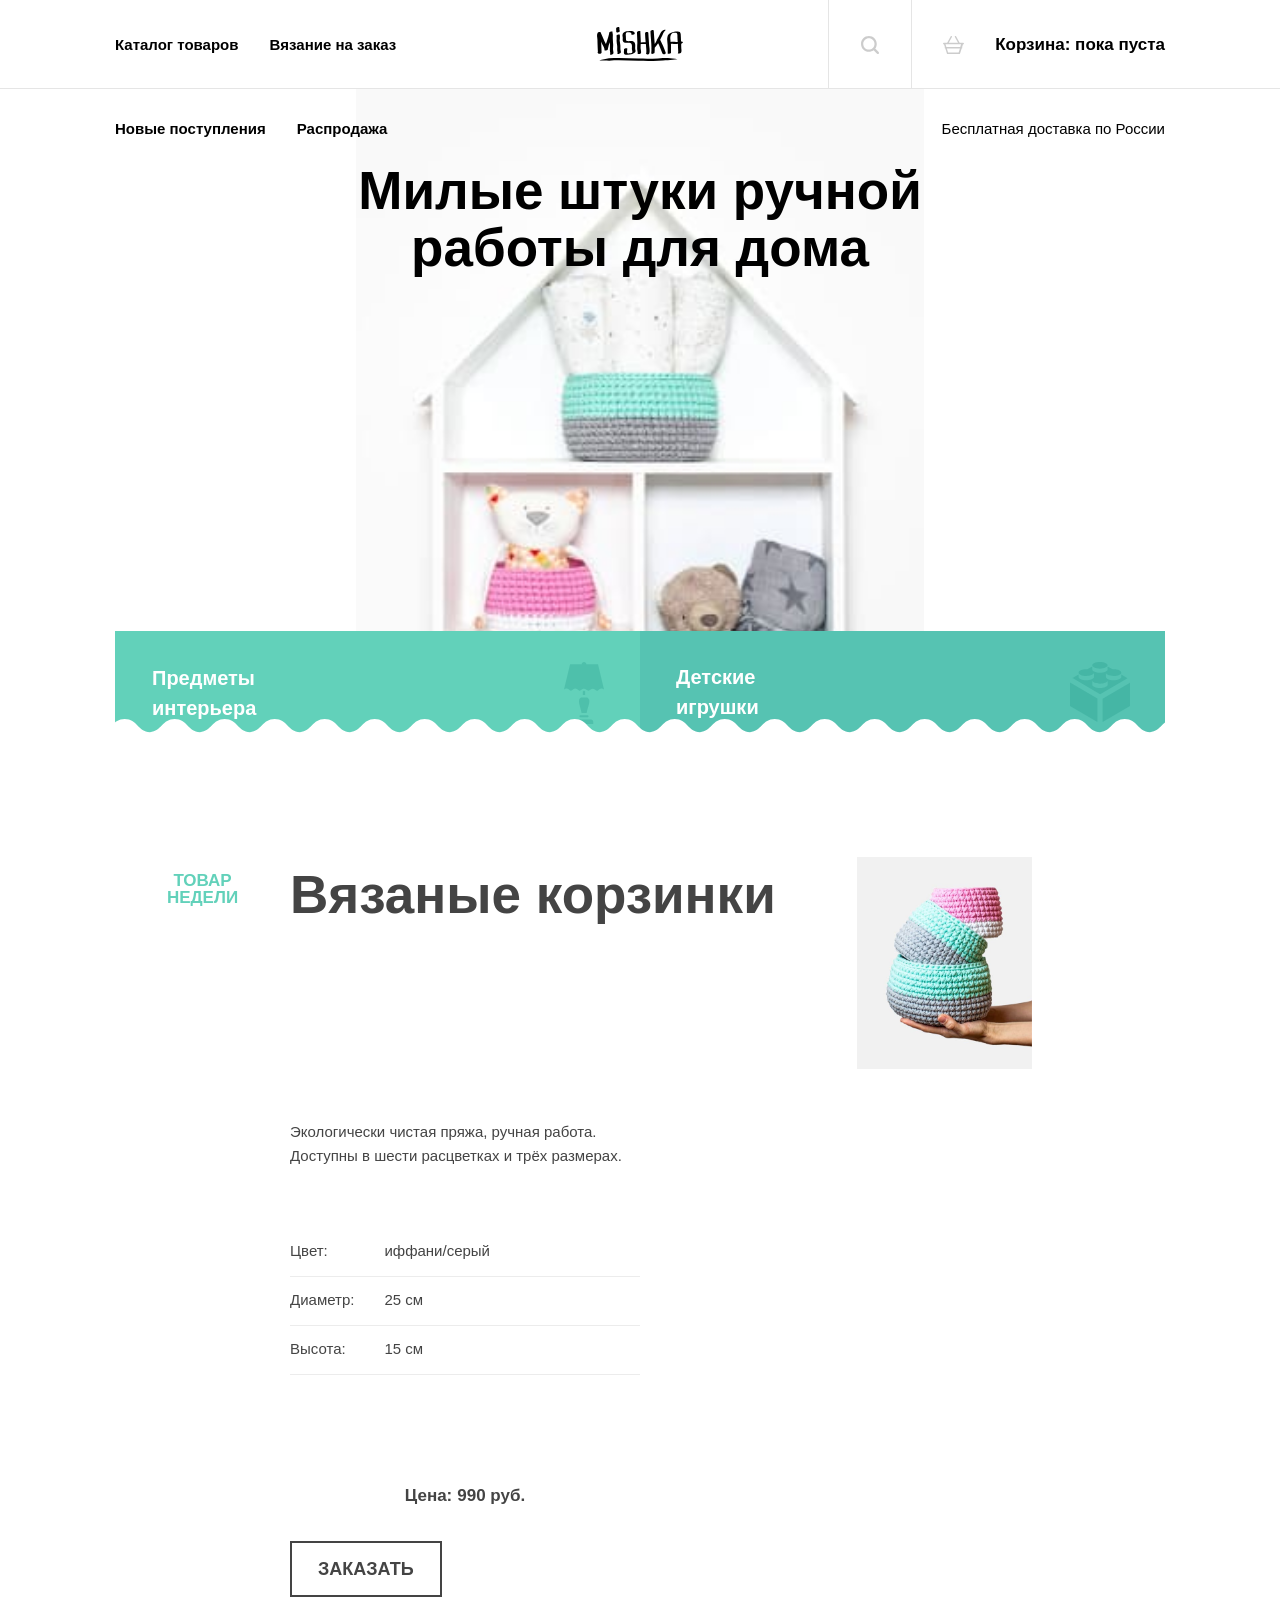
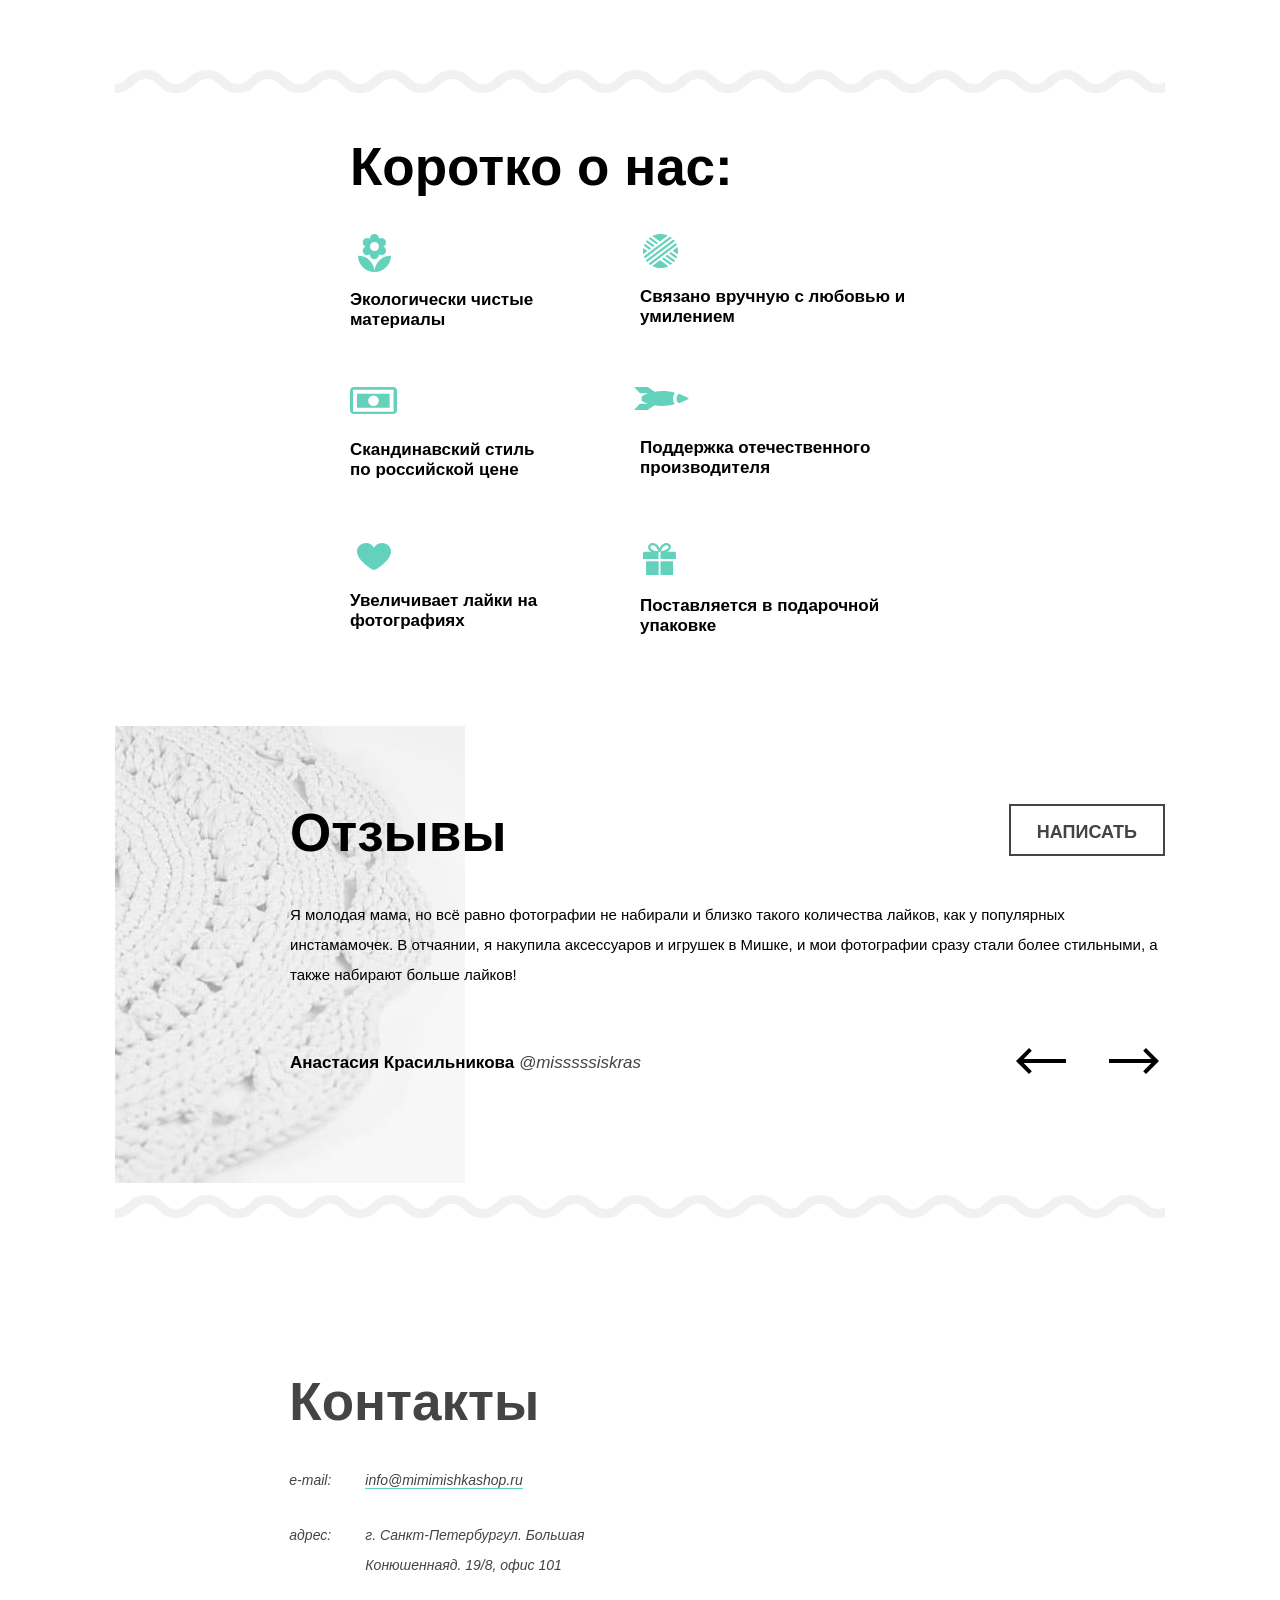
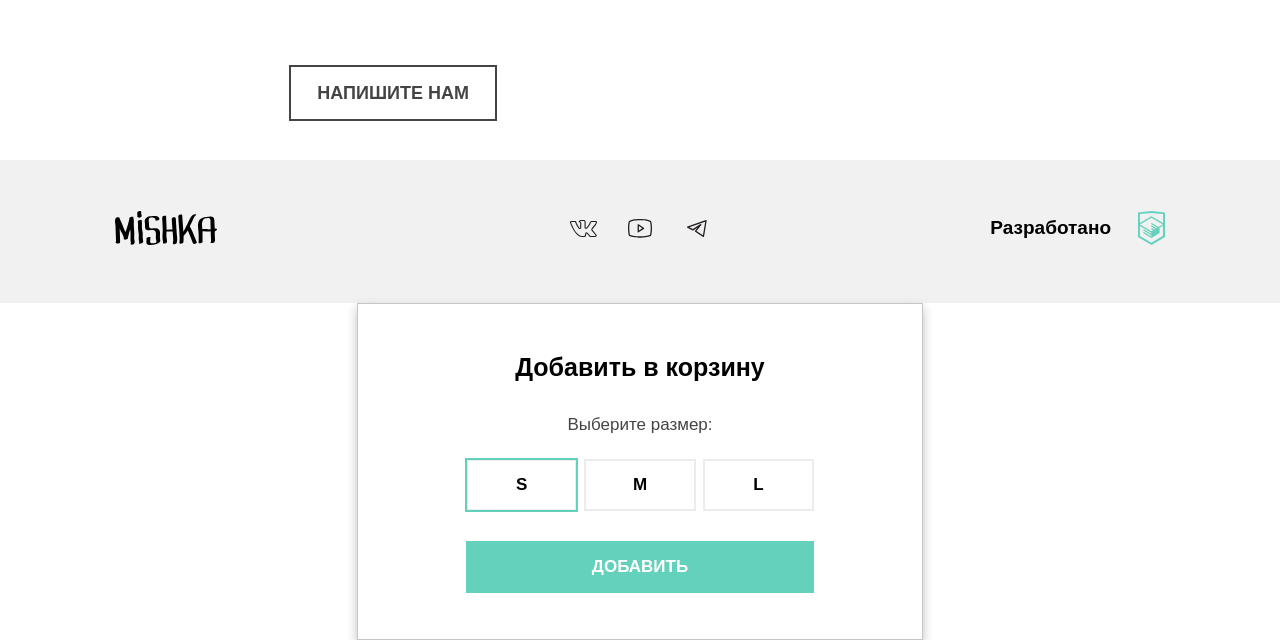
==== commit febb0523: "Deploying to gh-pages from @ SemenKr/mishka@bc471733eb11139ef11d6b29bcb2faaa5e19c6c9 🚀" ====
--- a/index.html
+++ b/index.html
@@ -1 +1 @@
-<!DOCTYPE html><html class="page" lang="ru"><head><meta charset="utf-8"><meta name="viewport" content="width=device-width,initial-scale=1"><title>Главная | Мишка | HTML Academy</title><link rel="stylesheet" href="./css/style.css"></head><body class="page__body"><div class="main-header__wrapper"><header class="main-header main-header--nojs page__centerer page__centerer--mobile_off"><a class="header-logo main-header__logo" href="index.html" aria-current="page"><img src="./img/logo-mobile.svg" width="86" height="35" alt="Логотип Мишки."> </a><button class="main-header__toggle" type="button"><span class="visually-hidden">Открыть меню</span></button><div class="main-header__nav-container nav-container"><nav class="main-nav main-header__nav"><ul class="main-nav__list site-list"><li class="site-list__item"><a class="site-list__link" href="catalog.html">Каталог товаров</a><ul class="main-nav__sublist site-sublist"><li class="site-sublist__item"><a class="site-sublist__link" href="#">Новые поступления</a></li><li class="site-sublist__item"><a class="site-sublist__link" href="#">Распродажа</a></li></ul></li><li class="site-list__item"><a class="site-list__link" href="form.html">Вязание на заказ</a></li></ul></nav><nav class="main-header__user user-nav"><ul class="user-nav__list user-list"><li class="user-list__item"><a class="user-list__link user-list__link--icon_search" href="#"><span>Поиск по сайту</span></a></li><li class="user-list__item"><a class="user-list__link user-list__link--icon_basket" href="#">Корзина: пока пуста</a></li></ul></nav></div><p class="main-header__description">Бесплатная доставка по России</p></header></div><main class="main-container"><h1 class="visually-hidden">Магазин милых штук ручной работы для дома "Mishka"</h1><section class="products"><h2 class="products__title heading page__centerer">Милые штуки ручной<br>работы для дома</h2><div class="page__centerer page__centerer--mobile_off"><ul class="products__list products-list"><li class="products-list__item"><a class="products-list__link products-list__link--icon_interior" href="#">Предметы<br>интерьера</a></li><li class="products-list__item"><a class="products-list__link products-list__link--icon_toy" href="#">Детские<br>игрушки</a></li></ul></div></section><section class="featured"><div class="featured__container page__centerer line-decor--bottom"><h2 class="visually-hidden">Описание</h2><div class="featured__product product"><h3 class="product__title heading">Вязаные корзинки</h3><span class="product__label card-label">Товар недели</span><div class="product__description-container"><p class="product__description">Экологически чистая пряжа, ручная работа. Доступны в шести расцветках и трёх размерах.</p><dl class="product__list product-specification"><dt class="product-specification__item">Цвет:</dt><dd class="product-specification__specification">иффани/серый</dd><dt class="product-specification__item">Диаметр:</dt><dd class="product-specification__specification">25 см</dd><dt class="product-specification__item">Высота:</dt><dd class="product-specification__specification">15 см</dd></dl></div><img class="product__image" src="img/basket-mobile.jpg" width="260" height="315" alt="Набор из трёх вязанных корзинок."><div class="product__price-container"><dl class="product__price product-price"><dt class="product-price__description">Цена:</dt><dd class="product-price__number">990 руб.</dd></dl><a class="product__button button button--size_wide" href="form.html">Заказать</a></div></div></div></section><section class="about"><div class="about__container page__centerer"><h2 class="about__title heading heading">Коротко о нас:</h2><ul class="about__list advantage"><li class="advantage__item"><span class="advantage__text advantage__text--icon_flower">Экологически чистые материалы</span></li><li class="advantage__item"><span class="advantage__text advantage__text--icon_clew">Связано вручную с любовью и умилением</span></li><li class="advantage__item"><span class="advantage__text advantage__text--icon_banknote">Скандинавский стиль по российской цене</span></li><li class="advantage__item"><span class="advantage__text advantage__text--icon_rocket">Поддержка отечественного производителя</span></li><li class="advantage__item"><span class="advantage__text advantage__text--icon_heart">Увеличивает лайки на фотографиях</span></li><li class="advantage__item"><span class="advantage__text advantage__text--icon_gift-wrap">Поставляется в подарочной упаковке</span></li></ul></div></section><section class="reviews line-decor line-decor--bottom"><div class="reviews__container page__centerer"><h2 class="reviews__title heading heading">Отзывы</h2><figure class="reviews__quote quote"><blockquote class="quote__text">Я молодая мама, но всё равно фотографии не набирали и близко такого количества лайков, как у популярных инстамамочек. В отчаянии, я накупила аксессуаров и игрушек в Мишке, и мои фотографии сразу стали более стильными, а также набирают больше лайков!</blockquote><figcaption class="quote__author author">Анастасия Красильникова <span class="author__id author-id">@misssssiskras</span></figcaption></figure><div class="reviews__slider slider-reviews"><button class="slider-reviews__previous" type="button"><span class="visually-hidden">Предыдущий отзыв</span></button> <button class="slider-reviews__next" type="button"><span class="visually-hidden">Следующий отзыв</span></button></div><a class="reviews__write button button--size_wide" href="#">Написать</a></div></section><article class="contacts"><h2 class="contacts__title heading contacts__container page__centerer">Контакты</h2><address class="contacts__address address contacts__container page__centerer"><dl class="address__list"><dt class="address__email">e-mail:</dt><dd class="address__content address__content--email"><a class="address__link link-address" href="info@mimimishkashop.ru">info@mimimishkashop.ru</a></dd><dt class="address__title">адрес:</dt><dd class="address__content address__content--address">г. Санкт-Петербургул. Большая Конюшеннаяд. 19/8, офис 101</dd></dl></address><div class="contacts__map"><script defer="defer" src="https://api-maps.yandex.ru/services/constructor/1.0/js/?um=constructor%3Abe737fd5407db2382ec0460244a83536a12494a83442059e3a15feddfcf4c2e5&amp;width=100%25&amp;height=454&amp;lang=ru_RU&amp;scroll=true"></script></div><div class="contacts__button-wrapper contacts__container"><button class="contacts__button button button--size_wide contacts__container" type="button">Напишите нам</button></div></article></main><footer class="main-footer"><div class="main-footer__container page__centerer"><a class="main-footer__logo" href="index.html" aria-current="page"><span class="visually-hidden">Логотип Мишки</span></a><div class="main-footer__social social"><ul class="social__list"><li class="social__item"><a class="social__link social__link--vkontakte" href="https://vk.com/htmlacademy"><span class="visually-hidden">Мы в Вконтакте</span></a></li><li class="social__item"><a class="social__link social__link--youtube" href="https://www.youtube.com/user/htmlacademyru"><span class="visually-hidden">Мы в Ютубе</span></a></li><li class="social__item"><a class="social__link social__link--telegram" href="https://t.me/htmlacademy"><span class="visually-hidden">Мы в Телеграме</span></a></li></ul></div><div class="main-footer__copyright copyright"><b class="copyright__text">Разработано</b> <a class="copyright__link" href="https://htmlacademy.ru/intensive/adaptive"><span class="visually-hidden">Логотип HTML Academy</span></a></div></div></footer><div class="main-modal main-modal--close"><div class="main-modal__centerer"><form class="main-modal__form modal-form" action="https://echo.htmlacademy.ru/" method="post"><h2 class="modal-form__title heading heading--level_2">Добавить в корзину</h2><div class="modal-form__buttons basket-button"><fieldset class="basket-button__field fieldset-border"><legend class="basket-button__title">Выберите размер:</legend><ul class="basket-button__list"><li class="basket-button__item button-size"><input class="button-size__control visually-hidden" type="radio" name="basket-size" value="size-s" id="basket-button--size_s" checked="checked"> <label class="button-size__label" for="basket-button--size_s">s</label></li><li class="basket-button__item basket-button__item--size_m button-size"><input class="button-size__control visually-hidden" type="radio" name="basket-size" value="size-m" id="basket-button--size_m"> <label class="button-size__label" for="basket-button--size_m">m</label></li><li class="basket-button__item button-size"><input class="button-size__control visually-hidden" type="radio" name="basket-size" value="size-l" id="basket-button--size_l"> <label class="button-size__label" for="basket-button--size_l">l</label></li></ul></fieldset></div><button class="modal-form__submit button button--basket button--size_wide" type="submit">Добавить</button></form></div></div><script src="./js/script.js"></script></body></html>+<!DOCTYPE html><html class="page" lang="ru"><head><meta charset="utf-8"><meta name="viewport" content="width=device-width,initial-scale=1"><title>Главная | Мишка | HTML Academy</title><link rel="stylesheet" href="./css/style.css"></head><body class="page__body"><div class="main-header__wrapper"><header class="main-header main-header--nojs page__centerer page__centerer--mobile_off"><a class="header-logo main-header__logo" href="index.html" aria-current="page"><img src="./img/logo-mobile.svg" width="86" height="35" alt="Логотип Мишки."> </a><button class="main-header__toggle" type="button"><span class="visually-hidden">Открыть меню</span></button><div class="main-header__nav-container nav-container"><nav class="main-nav main-header__nav"><ul class="main-nav__list site-list"><li class="site-list__item"><a class="site-list__link" href="catalog.html">Каталог товаров</a><ul class="main-nav__sublist site-sublist"><li class="site-sublist__item"><a class="site-sublist__link" href="#">Новые поступления</a></li><li class="site-sublist__item"><a class="site-sublist__link" href="#">Распродажа</a></li></ul></li><li class="site-list__item"><a class="site-list__link" href="form.html">Вязание на заказ</a></li></ul></nav><nav class="main-header__user user-nav"><ul class="user-nav__list user-list"><li class="user-list__item"><a class="user-list__link user-list__link--icon_search" href="#"><span>Поиск по сайту</span></a></li><li class="user-list__item"><a class="user-list__link user-list__link--icon_basket" href="#">Корзина: пока пуста</a></li></ul></nav></div><p class="main-header__description">Бесплатная доставка по России</p></header></div><main class="main-container"><h1 class="visually-hidden">Магазин милых штук ручной работы для дома "Mishka"</h1><section class="products"><h2 class="products__title heading page__centerer">Милые штуки ручной<br>работы для дома</h2><div class="page__centerer page__centerer--mobile_off"><ul class="products__list products-list"><li class="products-list__item"><a class="products-list__link products-list__link--icon_interior" href="#">Предметы<br>интерьера</a></li><li class="products-list__item"><a class="products-list__link products-list__link--icon_toy" href="#">Детские<br>игрушки</a></li></ul></div></section><section class="featured"><div class="featured__container page__centerer line-decor--bottom"><h2 class="visually-hidden">Описание</h2><div class="featured__product product"><h3 class="product__title heading">Вязаные корзинки</h3><span class="product__label card-label">Товар недели</span><div class="product__description-container"><p class="product__description">Экологически чистая пряжа, ручная работа. Доступны в шести расцветках и трёх размерах.</p><dl class="product__list product-specification"><dt class="product-specification__item">Цвет:</dt><dd class="product-specification__specification">иффани/серый</dd><dt class="product-specification__item">Диаметр:</dt><dd class="product-specification__specification">25 см</dd><dt class="product-specification__item">Высота:</dt><dd class="product-specification__specification">15 см</dd></dl></div><picture><source media="(min-width: 1150px)" srcset="./img/triple-set-desktop@1x.jpg, ./img/triple-set-desktop@2x.jpg 2x"><source media="(min-width:768px)" srcset="./img/triple-set-tablet@1x.jpg, ./img/triple-set-tablet@2x.jpg 2x"><img class="product__image" src="./img/triple-set-mobile@1x.jpg" srcset="./img/triple-set-mobile@2x.jpg 2x" width="260" height="315" alt="Набор из трёх вязанных корзинок."></picture><div class="product__price-container"><dl class="product__price product-price"><dt class="product-price__description">Цена:</dt><dd class="product-price__number">990 руб.</dd></dl><a class="product__button button button--size_wide" href="form.html">Заказать</a></div></div></div></section><section class="about"><div class="about__container page__centerer"><h2 class="about__title heading heading">Коротко о нас:</h2><ul class="about__list advantage"><li class="advantage__item advantage__item--icon_flower">Экологически чистые материалы</li><li class="advantage__item advantage__item--icon_clew"><span class="advantage__text">Связано вручную с любовью и умилением</span></li><li class="advantage__item advantage__item--icon_banknote"><span class="advantage__text">Скандинавский стиль по российской цене</span></li><li class="advantage__item advantage__item--icon_rocket"><span class="advantage__text">Поддержка отечественного производителя</span></li><li class="advantage__item advantage__item--icon_heart"><span class="advantage__text">Увеличивает лайки на фотографиях</span></li><li class="advantage__item advantage__item--icon_gift-wrap"><span class="advantage__text">Поставляется в подарочной упаковке</span></li></ul></div></section><section class="reviews line-decor line-decor--bottom"><div class="reviews__container page__centerer"><h2 class="reviews__title heading heading">Отзывы</h2><figure class="reviews__quote quote"><blockquote class="quote__text">Я молодая мама, но всё равно фотографии не набирали и близко такого количества лайков, как у популярных инстамамочек. В отчаянии, я накупила аксессуаров и игрушек в Мишке, и мои фотографии сразу стали более стильными, а также набирают больше лайков!</blockquote><figcaption class="quote__author author">Анастасия Красильникова <span class="author__id author-id">@misssssiskras</span></figcaption></figure><div class="reviews__slider slider-reviews"><button class="slider-reviews__previous" type="button"><span class="visually-hidden">Предыдущий отзыв</span></button> <button class="slider-reviews__next" type="button"><span class="visually-hidden">Следующий отзыв</span></button></div><a class="reviews__write button button--size_wide" href="#">Написать</a></div></section><article class="contacts"><h2 class="contacts__title heading contacts__container page__centerer">Контакты</h2><address class="contacts__address address contacts__container page__centerer"><dl class="address__list"><dt class="address__email">e-mail:</dt><dd class="address__content address__content--email"><a class="address__link link-address" href="info@mimimishkashop.ru">info@mimimishkashop.ru</a></dd><dt class="address__title">адрес:</dt><dd class="address__content address__content--address">г. Санкт-Петербургул. Большая Конюшеннаяд. 19/8, офис 101</dd></dl></address><div class="contacts__map"><script defer="defer" src="https://api-maps.yandex.ru/services/constructor/1.0/js/?um=constructor%3Abe737fd5407db2382ec0460244a83536a12494a83442059e3a15feddfcf4c2e5&amp;width=100%25&amp;height=454&amp;lang=ru_RU&amp;scroll=true"></script></div><div class="contacts__button-wrapper contacts__container"><button class="contacts__button button button--size_wide contacts__container" type="button">Напишите нам</button></div></article></main><footer class="main-footer"><div class="main-footer__container page__centerer"><a class="main-footer__logo" href="index.html" aria-current="page"><span class="visually-hidden">Логотип Мишки</span></a><div class="main-footer__social social"><ul class="social__list"><li class="social__item"><a class="social__link social__link--vkontakte" href="https://vk.com/htmlacademy"><span class="visually-hidden">Мы в Вконтакте</span></a></li><li class="social__item"><a class="social__link social__link--youtube" href="https://www.youtube.com/user/htmlacademyru"><span class="visually-hidden">Мы в Ютубе</span></a></li><li class="social__item"><a class="social__link social__link--telegram" href="https://t.me/htmlacademy"><span class="visually-hidden">Мы в Телеграме</span></a></li></ul></div><div class="main-footer__copyright copyright"><b class="copyright__text">Разработано</b> <a class="copyright__link" href="https://htmlacademy.ru/intensive/adaptive"><span class="visually-hidden">Логотип HTML Academy</span></a></div></div></footer><div class="main-modal main-modal--close"><div class="main-modal__centerer"><form class="main-modal__form modal-form" action="https://echo.htmlacademy.ru/" method="post"><h2 class="modal-form__title heading heading--level_2">Добавить в корзину</h2><div class="modal-form__buttons basket-button"><fieldset class="basket-button__field fieldset-border"><legend class="basket-button__title">Выберите размер:</legend><ul class="basket-button__list"><li class="basket-button__item button-size"><input class="button-size__control visually-hidden" type="radio" name="basket-size" value="size-s" id="basket-button--size_s" checked="checked"> <label class="button-size__label" for="basket-button--size_s">s</label></li><li class="basket-button__item basket-button__item--size_m button-size"><input class="button-size__control visually-hidden" type="radio" name="basket-size" value="size-m" id="basket-button--size_m"> <label class="button-size__label" for="basket-button--size_m">m</label></li><li class="basket-button__item button-size"><input class="button-size__control visually-hidden" type="radio" name="basket-size" value="size-l" id="basket-button--size_l"> <label class="button-size__label" for="basket-button--size_l">l</label></li></ul></fieldset></div><button class="modal-form__submit button button--basket button--size_wide" type="submit">Добавить</button></form></div></div><script src="./js/script.js"></script></body></html>
--- a/css/style.css
+++ b/css/style.css
@@ -1 +1 @@
-@font-face{font-family:"Open Sans";font-weight:400;font-style:normal;font-display:swap;src:local("Open Sans"),url(/source/fonts/opensans.woff2)format("woff2"),url(/source/fonts/opensans.woff)format("woff")}@font-face{font-family:"Open Sans Bold";font-weight:700;font-style:normal;font-display:swap;src:local("Open Sans"),url(/source/fonts/opensansbold.woff2)format("woff2"),url(/source/fonts/opensansbold.woff)format("woff")}:root{--main-font:"Open Sans", sans-serif;--main-color:#ffffff;--second-color:#f1f1f1;--accent-color:#63d1bb;--accent-color-dark:#56c3b2;--button-color:#444444}img{max-width:100%;object-fit:contain;object-position:center}.page{font-family:var(--main-font);height:100%;background:var(--main-color)}.page,.page__body{margin:0}.page__centerer{margin-inline:30px;min-width:260px;max-width:1050px}@media (min-width:768px){.page__centerer{margin-inline:50px}}@media (min-width:1150px){.page__centerer{margin-inline:auto}}@media (max-width:767.9px){.page__centerer--mobile_off{display:contents}}@media (min-width:1150px){.page__centerer--desktop_off{display:contents}}.visually-hidden{position:fixed;transform:scale(0)}.line-decor--bottom::after{content:"";background-image:url(../img/zigzag-line.svg);background-repeat:repeat-x;background-size:auto;position:absolute;display:block;box-sizing:border-box;left:0;right:0;z-index:2;height:6px;margin-top:36px}@media (min-width:768px){.line-decor--bottom::after{height:17px;margin-top:52px}}@media (min-width:1150px){.line-decor--bottom::after{height:23px;margin-top:73px}}.main-header{background:var(--main-color, #ffffff);padding-top:22px;padding-bottom:22px;display:flex;justify-content:center;z-index:2}@media (min-width:768px){.main-header{padding:0;display:flex;flex-wrap:wrap;justify-content:space-between;max-width:1050px;position:relative}}@media (min-width:1150px){.main-header{display:grid;grid-template-columns:1fr auto 1fr}}.main-header__wrapper{position:relative;border-bottom:1px solid rgba(0,0,0,.1)}@media (min-width:768px){.main-header__logo{order:1}}@media (min-width:1150px){.main-header__logo{order:2}}.main-header__toggle{position:absolute;border:0;display:block;background-color:var(--main-color);width:21px;height:20px;z-index:2;right:30px;top:40%;cursor:pointer}@media (min-width:768px){.main-header__toggle{display:none}}.main-header--menu_closed .main-header__toggle::before{content:"";background:url(../img/header-nav-burger.svg);background-repeat:no-repeat;background-position:center;width:20px;height:14px;display:block;justify-self:flex-end}@media (min-width:768px){.main-header--menu_closed .main-header__toggle::before{display:none}}@media (max-width:767.9px){.main-header--menu_closed .main-header__nav-container{display:none}}.main-header--menu_opened .main-header__toggle::before{content:"";background:url(../img/menu-close.svg);background-repeat:no-repeat;background-position:center;width:21px;height:20px;display:block;justify-self:flex-end}@media (min-width:768px){.main-header--menu_opened .main-header__toggle::before{display:none}}@media (max-width:767.9px){.main-header--menu_opened .main-header__nav-container{position:absolute;bottom:-400%;left:0;display:flex;flex-direction:column;width:100%;background:var(--main-color);min-width:260px}}@media (min-width:768px){.main-header--menu_opened .main-header__nav-container{display:contents}}.main-header--nojs .nav-container{position:static;min-height:0;bottom:-400%;left:0}@media (max-width:767.9px){.main-header__nav{margin:0}}@media (min-width:768px){.main-header__nav{order:3}}@media (min-width:1150px){.main-header__nav{order:1;justify-content:flex-start}}.main-header__user{margin:0}@media (min-width:768px) and (max-width:1149.9px){.main-header__user{order:2;margin-left:auto}}@media (min-width:1150px){.main-header__user{order:3;margin-left:auto}}.main-header__description{margin:0;font-size:15px;line-height:1.6}@media (max-width:767.9px){.main-header__description{display:none}}@media (min-width:768px){.main-header__description{order:4;position:absolute;bottom:-60%;right:0}.main-nav__sublist{display:none}}@media (min-width:1150px){.main-nav__sublist{position:absolute;bottom:-60%;left:0;background:0 0;display:block}}.header-logo{display:flex;justify-content:center;align-items:center;justify-self:center}.main-nav{background:var(--main-color);font-size:17px;line-height:24px;font-weight:700}@media (max-width:767.9px){.main-nav{padding:0}}@media (min-width:768px){.main-nav{background-color:inherit}}@media (max-width:767.9px){.main-nav__list{margin:0}}@media (min-width:768px){.main-nav__list{max-width:60%;display:flex;flex-wrap:wrap;position:absolute;bottom:-100%;left:0;background:0 0}}@media (min-width:1150px){.main-nav__list{position:static;flex-direction:row;min-width:450px}}@media (max-width:767.9px){.main-nav__sublist{display:none}}.user-nav__list{margin:0}@media (max-width:767.9px){.nav-container{position:absolute;bottom:-400%;display:flex;flex-direction:column;width:100%;background:var(--main-color);min-width:320px;z-index:2}}@media (min-width:768px){.nav-container{display:contents}}.site-list{list-style-type:none;padding:0}@media (min-width:768px){.site-list{display:flex;max-width:60%;flex-wrap:wrap;margin:0;z-index:2}}@media (min-width:1150px){.site-list{margin-left:0}}@media (min-width:768px){.site-list__item{margin-right:31px}}@media (max-width:767.9px){.site-list a{position:relative;display:block;padding-top:28.5px;padding-bottom:26.5px;padding-left:76px;box-shadow:0 1px 0#ececec,inset 0 1px 0#ececec;cursor:pointer}}.site-list__link{font-size:17px;line-height:24px;font-weight:700;color:#000;text-decoration:none;position:relative;display:flex;justify-content:center;align-items:center}@media (min-width:768px){.site-list__link{font-size:15px;line-height:1.6}}.site-list__link:hover{color:rgba(0,0,0,.6)}.site-list__link:active{color:rgba(0,0,0,.3)}@media (min-width:768px){.site-list__link{padding-top:32.5px;padding-bottom:31.5px}}.site-sublist{list-style-type:none;padding:0;z-index:2}@media (min-width:1150px){.site-sublist{display:flex;max-width:60%;flex-wrap:wrap;margin:0}.site-sublist__item{margin-right:31px}}.site-sublist__link{font-size:17px;line-height:24px;color:#000;text-decoration:none}.site-sublist__link:hover{color:rgba(0,0,0,.6)}.site-sublist__link:active{color:rgba(0,0,0,.3)}@media (min-width:1150px){.site-sublist__link{padding-top:32.5px;padding-bottom:31.5px;font-weight:700;font-size:15px;line-height:1.6}}.user-list{list-style-type:none;padding:0}@media (min-width:768px){.user-list{display:flex;align-items:center;border-left:1px solid rgba(0,0,0,.1)}}.user-list__link{font-size:17px;line-height:24px;font-weight:700;color:#000;text-decoration:none;position:relative;display:flex;justify-content:center;align-items:center}@media (max-width:767.9px){.user-list__link{position:relative;display:flex;justify-content:flex-start;align-items:center;padding-top:28.5px;padding-bottom:26.5px;box-shadow:0 1px 0#ececec,inset 0 1px 0#ececec;cursor:pointer}}.user-list__link:hover{color:rgba(0,0,0,.6)}.user-list__link:active{color:rgba(0,0,0,.3)}@media (min-width:768px){.user-list__link{padding-top:32.5px;padding-bottom:31.5px}}.user-list__link--icon_search{--icon:url("../img/search.svg");background-repeat:no-repeat;background-position:center}@media (min-width:768px){.user-list__link--icon_search{min-width:82px}.user-list__link--icon_search span{display:none}}.user-list__link--icon_basket::before,.user-list__link--icon_search::before{content:"";display:block;width:18px;height:18px;background:#000;-webkit-mask:var(--icon);mask:var(--icon);margin-right:31px;margin-left:31px}.user-list__link--icon_search:hover::before{background:#63d1bb}.user-list__link--icon_search:active::before{background:rgba(99,209,187,.3)}.user-list__link--icon_basket{--icon:url("../img/basket.svg");background-repeat:no-repeat;background-position:center;border-left:1px solid rgba(0,0,0,.1)}.user-list__link--icon_basket::before{width:21px;box-sizing:border-box}.user-list__link--icon_basket:hover::before{background:#63d1bb}.user-list__link--icon_basket:active::before{background:rgba(99,209,187,.3)}.heading{font-size:27px;line-height:30px;font-weight:700;text-align:center}@media (min-width:768px){.heading{font-size:43px;line-height:50px}}@media (min-width:1150px){.heading{font-size:53px;line-height:57px}}.heading--level_2,.heading--level_3{font-size:25px;margin-top:0;margin-bottom:0}.heading--level_3{font-size:17px;line-height:1.41;text-align:start}@media (min-width:768px){.heading--level_3{font-size:20px;line-height:1.2}}.button{font-family:var(--main-font);font-size:18px;line-height:20px;font-weight:700;text-transform:uppercase;text-align:center;text-decoration:none;width:-moz-fit-content;width:fit-content;background:var(--main-color);padding:16px 26px;color:#444;border:2px solid #444;box-sizing:border-box;display:inline-block;cursor:pointer}.button:hover{color:#fff;background-color:#444}.button:active{color:rgba(255,255,255,.3)}.button--size_wide{width:auto}.button--basket{color:#fff;background-color:#63d1bb;font-size:17px;line-height:16px;border:0;padding:18px 0}.products{position:relative;background-image:url(../img/background-featured-mobile.jpg);background-color:var(--main-color, #ffffff);background-repeat:no-repeat;background-size:contain;background-position:top;padding-top:73px;box-sizing:border-box;min-width:320px}@media (min-width:768px){.products::after{content:"";display:block;background:url(../img/wave-decore.svg);background-repeat:repeat-x;background-size:35px;height:24px;width:100%;position:absolute;bottom:-2px}}@media (min-width:1150px){.products::after{content:"";display:block;background:url(../img/wave-decore.svg);background-repeat:repeat-x;background-size:50px;height:34px;width:100%;position:absolute;bottom:-2px}}.products__title{margin-bottom:0;margin-top:0}.products-list{margin:0;list-style-type:none;padding:0;display:grid;grid-template-columns:1fr;grid-template-rows:auto auto}@media (max-width:767.9px){.products-list{margin-top:120px}}@media (min-width:768px){.products-list{margin-top:372px;grid-template-columns:1fr 1fr}}@media (min-width:1150px){.products-list{margin-top:355px}}.products-list__link{font-size:19px;line-height:24px;font-weight:700;color:#fff;text-decoration:none;box-sizing:border-box;display:flex;justify-content:space-between;align-items:center;width:auto;cursor:pointer}@media (min-width:768px){.products-list__link{font-size:20px;line-height:30px}}.products-list__link:hover{margin-top:-5px}.products-list__link--icon_interior{background:var(--accent-color, #63d1bb);--icon:url("../img/interior.svg");padding:23px 36px 18px 30px}.products-list__link--icon_interior:hover{padding-bottom:23px;background:#59d5bc}.products-list__link--icon_interior:active{background:#59d5bc}@media (min-width:768px){.products-list__link--icon_interior{padding:30px 36px 27px}.products-list__link--icon_interior:hover{padding-bottom:32px;background:#59d5bc}}@media (min-width:1150px){.products-list__link--icon_interior{padding:31px 36px 27px 37px}.products-list__link--icon_interior:hover{padding-bottom:32px;background:#59d5bc}}.products-list__link--icon_interior::after,.products-list__link--icon_toy::after{content:"";display:block;width:40px;height:62px;background:rgba(20,144,128,.5);-webkit-mask:var(--icon);mask:var(--icon);box-sizing:border-box}.products-list__link--icon_toy{background:var(--accent-color-dark, #56c3b2);--icon:url("../img/toy.svg");padding:21px 27px 22px 30px}.products-list__link--icon_toy:hover{padding-bottom:27px;background:#46c1ae}.products-list__link--icon_toy:active{background:#46c1ae}@media (min-width:768px){.products-list__link--icon_toy{padding:31px 33px 27px 36px}.products-list__link--icon_toy:hover{padding-bottom:32px;background:#46c1ae}}@media (min-width:1150px){.products-list__link--icon_toy{padding:31px 35px 27px 36px}.products-list__link--icon_toy:hover{padding-bottom:32px;background:#46c1ae}}.products-list__link--icon_toy::after{width:60px;height:60px}.featured{padding:0}.featured__container{padding-top:31px;padding-bottom:36px}@media (min-width:768px){.featured__container{padding-top:39.5px;padding-bottom:52px}}@media (min-width:1150px){.featured__container{padding-top:54px;padding-bottom:73px;position:relative}}.product{background:var(--main-color);color:#444;font-size:15px;line-height:24px;font-weight:400;display:flex;flex-direction:column;max-width:1050px}@media (min-width:768px){.product{display:grid;grid-template-columns:1fr 1fr 1fr 1fr;grid-template-rows:auto auto auto}}@media (min-width:1150px){.product{display:grid;grid-template-columns:1fr 1fr 1fr 1fr 1fr 1fr;grid-template-rows:auto auto auto}}.product__title{margin:0 0 3.5px;text-align:start}@media (min-width:768px){.product__title{grid-column:1/4;grid-row:1/2;margin-bottom:37.5px}}@media (min-width:1150px){.product__title{grid-column:2/5;grid-row:1/2;z-index:2;margin-top:61px;margin-bottom:35px}}.product__label{margin-bottom:17.5px}@media (min-width:768px){.product__label{grid-column:4/-1;grid-row:1/2;width:100px;margin-left:auto;text-align:center}}@media (min-width:1150px){.product__label{grid-column:1/2;grid-row:1/2;margin:67px auto 0}}@media (min-width:768px){.product__description-container{grid-column:1/3;grid-row:2/3}}@media (min-width:1150px){.product__description-container{grid-column:2/4;grid-row:2/3}}@media (min-width:768px){.product__price-container{grid-column:1/3;grid-row:3/4}}@media (min-width:1150px){.product__price-container{grid-column:2/4;grid-row:3/4}}.product__description{margin:0 0 15px}@media (min-width:768px){.product__description{margin-bottom:35px}}@media (min-width:1150px){.product__description{margin-bottom:60px}}.product__list{list-style-type:none;margin:0 0 27px}@media (min-width:768px){.product__list{margin-bottom:57px}}@media (min-width:1150px){.product__list{margin-bottom:109px}}.product__image{margin:0;display:block}@media (max-width:767.9px){.product__image{margin-bottom:25.5px}}@media (min-width:768px){.product__image{grid-column:3/-1;grid-row:2/4;background-size:contain;margin-left:42px}}@media (min-width:1150px){.product__image{grid-column:4/7;grid-row:1/4}}.product__price{text-align:center}.product__button{margin-top:24.5px}@media (min-width:768px){.product__button{margin-top:33px}}.card-label{color:var(--accent-color);font-size:17px;line-height:20px;font-weight:700;text-transform:uppercase}@media (min-width:768px){.card-label{line-height:1}}.product-specification{font-size:15px;line-height:20px;font-weight:400;color:#444;display:grid;grid-template-columns:auto 1fr;border-collapse:collapse}.product-specification__item,.product-specification__specification{grid-column:1/2;border-bottom:1px solid #ececec;margin:0;padding-top:13px;padding-bottom:15px;position:relative}.product-specification__specification{grid-column:2/3;padding-bottom:13px;padding-left:30px}.product-price{font-size:17px;line-height:24px;font-weight:700;color:#444;display:flex;justify-content:center;margin:0}.product-price__number{margin:0 0 0 5px}.advantage{list-style-type:none;font-weight:700;font-size:17px;line-height:20px;padding:0;display:grid;grid-template-columns:1fr 1fr;grid-template-rows:repeat(auto-fit,min-content)}@media (max-width:767.9px){.advantage{grid-template-columns:1fr}}@media (min-width:1150px){.advantage{padding-left:175px;padding-right:175px}}.advantage__item{margin:0}@media (max-width:767.9px){.advantage__item:nth-child(2n+2){order:1}}.about__title{text-align:start;margin:0}@media (max-width:767.9px){.about__title{margin-bottom:28px}}@media (min-width:1150px){.about__title{padding-left:175px}}@media (max-width:767.9px){.about__container{padding-top:31px;padding-bottom:58px}}@media (min-width:768px){.about__container{padding-top:55.5px;padding-bottom:83px}}@media (min-width:1150px){.about__container{padding:68px 175px 90px;max-width:1050px}}.about__list{margin:0}.reviews{position:relative}@media (min-width:768px){.reviews{background:url(../img/review-mobile.jpg);background-position:top left;background-repeat:no-repeat;background-size:350px 457px;height:457px;padding-bottom:85px}}@media (min-width:1150px){.reviews{margin-inline:auto;max-width:1050px;padding-bottom:67px}}.reviews__container{min-width:260px;max-width:1050px}@media (max-width:767.9px){.reviews__container{padding-bottom:45px}}@media (min-width:768px){.reviews__container{display:grid;grid-template-columns:1fr 1fr;grid-template-rows:auto auto auto;padding:78px 0 47px;position:relative}}@media (min-width:1150px){.reviews__container{max-width:1052px;padding-left:175px}}.reviews__title{margin:0 0 14px;text-align:start}@media (min-width:768px){.reviews__title{grid-area:1/1/2/2;margin-bottom:38.5px}}.reviews__quote{margin:0 0 30px}@media (min-width:768px){.reviews__quote{grid-area:2/1/4/-1;margin-bottom:0}}.reviews__buttons{margin:0}@media (min-width:768px){.reviews__slider{grid-area:3/2/4/-1;position:relative}.reviews__write{grid-area:1/2/2/-1;max-height:52px;margin-left:auto}}.slider-reviews{display:flex;justify-content:space-between}@media (min-width:768px){.slider-reviews{justify-content:flex-end}}.slider-reviews__previous{background-repeat:no-repeat;background-position:center;background-size:50px 26px;--icon:url("../img/slider-arrow-left.svg");background-color:var(--main-color);border:0;box-sizing:border-box;display:block}@media (max-width:767.9px){.slider-reviews__previous{border:1px solid #ececec;padding:13px 42px 13px 38px;width:50%;display:flex;justify-content:center}}@media (min-width:768px){.slider-reviews__previous{justify-content:center;padding:0;width:auto;margin-right:37px}}.slider-reviews__previous:hover::after{background:rgba(0,0,0,.6)}.slider-reviews__previous:active::after{background:rgba(0,0,0,.3)}.slider-reviews__previous::after{cursor:pointer}.slider-reviews__next{background-repeat:no-repeat;background-position:center;background-size:50px 26px;--icon:url("../img/slider-arrow-right.svg");cursor:pointer;background-color:var(--main-color);border:0;box-sizing:border-box}@media (max-width:767.9px){.slider-reviews__next{border:1px solid #ececec;padding:13px 42px 13px 38px;width:50%;display:flex;justify-content:center}}@media (min-width:768px){.slider-reviews__next{width:auto}}.slider-reviews__next:hover::after{background:rgba(0,0,0,.6)}.slider-reviews__next:active::after{background:rgba(0,0,0,.3)}.slider-reviews__next::after,.slider-reviews__previous::after{content:"";display:block;width:50px;height:26px;background:#000;-webkit-mask:var(--icon);mask:var(--icon);box-sizing:border-box}.quote{font-size:15px;line-height:30px;counter-reset:#444}.quote__text{margin:0 0 33px}@media (min-width:768px){.quote__text{margin-bottom:61px}}.button-reviews__slider{margin-bottom:38px}.author,.author-id{font-size:17px;line-height:24px;font-weight:700}.author-id{font-style:italic;line-height:20px;font-weight:400;color:#444}.contacts{font-size:14px;line-height:30px;color:#444;display:flex;flex-direction:column;min-width:320px;padding-top:38px}@media (min-width:768px){.contacts{display:grid;grid-template-columns:1fr 1fr 1fr 1fr;grid-template-rows:auto auto auto auto}}@media (min-width:1150px){.contacts{display:grid;grid-template-columns:1fr 1fr 1fr 1fr 1fr 1fr;grid-template-rows:auto auto auto;max-width:1052px;margin-inline:auto}}.contacts__title{margin:0 0 28px 30px;text-align:start;justify-self:flex-start}@media (min-width:768px){.contacts__title{grid-column:1/5;grid-row:1/2;margin-left:50px;margin-bottom:50px}}@media (min-width:1150px){.contacts__title{grid-column:2/4;grid-row:1/2;margin-top:85px;margin-bottom:35px;margin-left:0}}.contacts__address{margin-bottom:52px}@media (min-width:768px){.contacts__address{grid-column:1/5;grid-row:2/3}}@media (min-width:1150px){.contacts__address{grid-column:2/4;grid-row:2/3;margin-bottom:84.5px}}@media (min-width:768px){.contacts__map{grid-column:1/-1;grid-row:3/4;margin-bottom:55px}}@media (min-width:1150px){.contacts__map{grid-column:4/-1;grid-row:1/-1;max-width:527px}}.contacts__button-wrapper{margin-bottom:39px}@media (min-width:768px){.contacts__button-wrapper{grid-column:2/4;grid-row:4/5}}@media (min-width:1150px){.contacts__button-wrapper{grid-column:2/4;grid-row:3/4;margin-right:119px}}.address__list{margin:0;display:grid;grid-template-columns:auto 1fr;column-gap:34px;row-gap:25px}@media (min-width:768px) and (max-width:1149.9px){.address__list{grid-template-columns:auto 1fr auto 1fr}}.address__email{grid-column:1/2;grid-row:1/2}.address__title{grid-column:1/2;grid-row:2/3}@media (min-width:768px) and (max-width:1149.9px){.address__title{grid-column:3/4;grid-row:1/2}}.address__link{text-decoration:none;color:#444;font-size:14px;line-height:30px;font-weight:400;border-bottom:1px solid #62d1ba}.address__content{margin:0}.address__content--email{grid-column:2/3;grid-row:1/2}@media (min-width:768px) and (max-width:1149.9px){.address__content--email{grid-column:2/3;grid-row:1/2}}.address__content--address{grid-column:2/3;grid-row:2/3}@media (min-width:768px) and (max-width:1149.9px){.address__content--address{grid-column:4/5;grid-row:1/2}}.main-footer{background:var(--second-color);min-width:320px}.main-footer__container{display:flex;flex-direction:column;align-items:center;padding:0}@media (min-width:768px){.main-footer__container{display:grid;grid-template-columns:1fr auto 1fr;padding:51px 0 58px}}.main-footer__logo{display:none;background-repeat:no-repeat;background-position:center;background-size:102px 34px;--icon:url("../img/logo-footer.svg");cursor:pointer}.main-footer__logo:hover::after{background:#46c1ae}.main-footer__logo:active::after{background:rgba(70,193,174,.3)}.main-footer__logo::after{width:102px;height:34px;background:#000}@media (min-width:768px){.main-footer__logo{display:block;height:34px;justify-self:flex-start}.main-footer__social{justify-self:center}.main-footer__copyright{justify-self:flex-end}}@media (max-width:767.9px){.social{background:url(../img/footer-divider.svg);background-repeat:no-repeat;background-position:bottom;width:142px;padding:25px 0 28px}}.social__list{list-style-type:none;display:grid;grid-template-columns:1fr 1fr 1fr;column-gap:29px;row-gap:20px;padding:0;margin:0}.social__link{background-repeat:no-repeat;background-position:center;background-size:28px 22px}.social__link--vkontakte{--icon:url("../img/social-vkontakte.svg")}.social__link--youtube{--icon:url("../img/social-youtube.svg")}.social__link--telegram{--icon:url("../img/social-telegram.svg")}.social__link:hover::before{background:#46c1ae}.social__link:active::before{background:rgba(70,193,174,.3)}.copyright__link::after,.main-footer__logo::after,.social__link::before{content:"";display:block;-webkit-mask:var(--icon);mask:var(--icon);box-sizing:border-box}.social__link::before{width:28px;height:22px;background:#231f20}.copyright{font-size:19px;line-height:18px;font-weight:700;display:flex;align-items:center}@media (max-width:767.9px){.copyright{padding:22px 0 23px}}.copyright__link{background-repeat:no-repeat;background-position:center;background-size:27px 34px;margin-left:27px;--icon:url("../img/htmlacademy-mob.svg");cursor:pointer}.copyright__link:hover::after{background:#46c1ae}.copyright__link:active::after{background:rgba(70,193,174,.3)}.copyright__link::after{width:27px;height:34px;background:#63d1bb}.main-modal{background:var(--main-color)}.main-modal__centerer{margin:0 auto;padding:35px 108px 46px;max-width:566px;box-sizing:border-box;border:1px solid #c6c6c6;box-shadow:0 5px 10px rgba(0,1,1,.25)}@media (max-width:767.9px){.main-modal__centerer{padding:28px 30px 46px;min-width:320px}}.main-modal__form{margin:0}.modal-form{padding:0;display:flex;flex-direction:column}.modal-form__title{margin:0 0 14px;text-align:center}.modal-form__buttons{margin-bottom:30px}.basket-button__field{padding:0;margin:0}.basket-button__title{margin-bottom:19.5px;font-size:17px;line-height:30px;font-weight:400;color:#444;text-align:center}.basket-button__list{list-style-type:none;margin:0;padding:0;display:grid;grid-template-columns:1fr 1fr 1fr;column-gap:7px}.button-size__label{font-size:17px;line-height:16px;font-weight:700;text-transform:uppercase;height:52px;margin:0;border:2px solid rgba(68,68,68,.1);box-sizing:border-box;display:flex;justify-content:center;align-items:center;cursor:pointer}@media (max-width:767.9px){.button-size__label{min-width:82px}}.button-size__label:hover{outline:2px solid rgba(68,68,68,.3);outline-offset:-1px}.button-size__label:active{outline:2px solid #62d1ba;outline-offset:-1px}.button-size__control:checked+.button-size__label{outline:2px solid #62d1ba;outline-offset:-1px}.header-form{background:var(--second-color);padding:73.5px 22px;position:relative}@media (min-width:768px){.header-form{padding-top:101px;padding-bottom:75px}.header-form::after{content:"";display:block;background:url(../img/wave-decore.svg);background-repeat:repeat-x;background-size:35px;height:24px;width:100%;position:absolute;bottom:-2px;left:-2px}}@media (min-width:1150px){.header-form{padding-top:102.5px;padding-bottom:96px}.header-form::after{content:"";display:block;background:url(../img/wave-decore.svg);background-repeat:repeat-x;background-size:50px;height:34px;width:100%;position:absolute;bottom:-2px}}.order{font-size:17px;line-height:18px;font-weight:700;color:#000}.order__title{margin:0}.form-order{padding-top:17px;background:var(--main-color)}@media (min-width:768px){.form-order{padding-top:54px}}@media (min-width:1150px){.form-order{padding-top:98.5px}}.form-order__text{margin-bottom:29px;margin-top:0}@media (min-width:768px){.form-order__text{margin-bottom:63px}}.form-order__field-type{margin-bottom:43px}.form-order__field-color{margin-bottom:33px}@media (min-width:768px){.form-order__field-color{background-color:var(--second-color);padding:50px 0}}.form-order__field-contacts,.form-order__field-user{margin-bottom:34.5px}@media (min-width:768px){.form-order__field-contacts{background-color:var(--second-color)}}.form-order__field-info{margin-bottom:17px}.form-order__required-note{margin-bottom:30px;color:#444;font-size:14px;line-height:1.14}.info-form__title{margin-bottom:22.5px}.info-form__text{width:100%;margin-bottom:17px}.info-form__button{padding:0;display:flex;flex-direction:column;min-width:260px}@media (min-width:768px){.info-form__button{flex-direction:row-reverse;justify-content:space-between;align-items:baseline}}.fieldset-border{border:0}.fieldset-grid{padding:0}@media (min-width:768px){.fieldset-grid{display:grid;grid-template-columns:1fr 3fr}}@media (min-width:1150px){.fieldset-grid{display:grid;grid-template-columns:repeat(6,1fr)}}.fieldset-grid__title{padding:0}@media (min-width:768px){.fieldset-grid__title{grid-column:1/2;grid-row:1/2;display:block}}@media (min-width:1150px){.fieldset-grid__title{grid-column:1/2;grid-row:1/2}}.fieldset-grid__content{padding:0}@media (min-width:768px){.fieldset-grid__content{grid-column:2/-1;grid-row:1/2}}@media (min-width:1150px){.fieldset-grid__content{grid-column:2/-1;grid-row:1/2}.fieldset-grid__content--short{grid-column:2/6}}@media (min-width:768px){.fieldset-grid__button{grid-column:1/-1;grid-row:2/3}}@media (min-width:1150px){.fieldset-grid__button{grid-column:2/6;grid-row:2/3}}.user-form__title{margin-bottom:29px}@media (min-width:768px){.user-form__title{margin-top:17px}}.user-form__list{list-style-type:none}@media (max-width:767.9px){.user-form__list{display:flex;flex-direction:column}}@media (min-width:768px){.user-form__list{margin:0}}.user-form__item{margin-bottom:22px;display:flex;align-items:center}@media (max-width:767.9px){.user-form__item{flex-direction:column}}.user-form__value{border:0;padding:17px 7.5px 17px 0;box-shadow:inset 0-2px 0#000;width:100%}@media (min-width:768px){.user-form__value{margin-left:24px;padding-left:18px}}.label-form{font-size:17px;line-height:16px;font-weight:700;text-transform:uppercase;color:var(--accent-color);word-wrap:normal}@media (max-width:767.9px){.label-form{position:relative;display:flex;align-items:center}.label-form::after{content:"";position:relative;background:#62d1ba;height:1px;width:100%;display:block;margin-left:15px}}.text-form{font-size:13px;line-height:24px;font-weight:400;color:#444;padding:0}:root{--color-disabled:hsl(0deg 0% 70%);--accent-color:#62d1ba;accent-color:var(--accent-color)}.check{display:flex;align-items:flex-start}.check--radio{gap:19px}.check--box{gap:23px}.check__control--kind_checkable{font:inherit;box-sizing:border-box;border-radius:50%;-webkit-appearance:none;appearance:none;inline-size:42px;aspect-ratio:1;margin-block:auto;display:flex;justify-content:center;align-items:center;transform:translateY(-30%);position:relative}@media (min-width:768px){.check__control--kind_checkable{inline-size:52px}}.check__control--kind_checkable:hover{--control-color:var(--accent-color)}.check__control--kind_checkable:focus-visible{outline:3px solid var(--accent-color);outline-offset:3px;--control-color:var(--accent-color)}.check__control--kind_checkable:checked{--is-checked:1}.check__control--kind_checkable:disabled{--control-color:var(--color-disabled);cursor:not-allowed}.check__control--kind_checkable::before{content:"";grid-area:1/1/2/2;width:100%;aspect-ratio:1;transition:120ms background ease-in-out;-webkit-mask:var(--control-border) no-repeat center/contain;mask:var(--control-border) no-repeat center/contain;background:var(--control-color, currentcolor)}.check__control--kind_checkable::after{content:"";grid-area:1/1/2/2;aspect-ratio:1;transform:scale(var(--is-checked, 0));transition:120ms transform ease-in-out;-webkit-mask:var(--control-tick) no-repeat center/contain;mask:var(--control-tick) no-repeat center/contain;background:var(--control-color, var(--accent-color));inline-size:18.3px;position:absolute}@media (min-width:768px){.check__control--kind_checkable::after{inline-size:22.7px}}.check__control--box_checkable{font:inherit;box-sizing:border-box;-webkit-appearance:none;appearance:none;inline-size:38px;aspect-ratio:1;margin-block:auto;display:flex;justify-content:center;align-items:center;transform:translateY(-30%);position:relative}@media (min-width:768px){.check__control--box_checkable{inline-size:52px}}.check__control--box_checkable:hover{--control-color:var(--accent-color)}.check__control--box_checkable:focus-visible{outline:3px solid var(--accent-color);outline-offset:3px;--control-color:var(--accent-color)}.check__control--box_checkable:checked{--is-checked:1}.check__control--box_checkable:disabled{--control-color:var(--color-disabled);cursor:not-allowed}.check__control--box_checkable::after,.check__control--box_checkable::before{content:"";grid-area:1/1/2/2;aspect-ratio:1;background:var(--control-color, currentcolor)}.check__control--box_checkable::before{width:100%;transition:120ms background ease-in-out;-webkit-mask:var(--control-border) no-repeat center/contain;mask:var(--control-border) no-repeat center/contain}.check__control--box_checkable::after{transform:scale(var(--is-checked, 0));transition:120ms transform ease-in-out;-webkit-mask:var(--control-tick) no-repeat center;mask:var(--control-tick) no-repeat center;inline-size:23.2px;position:absolute}@media (min-width:768px){.check__control--box_checkable::after{inline-size:31.8px}}.check__control--type_checkbox{--control-border:url("../img/check-checkbox.svg");--control-tick:url("../img/check-boxtick.svg")}.check__control--type_radio{--control-border:url("../img/check-radio.svg");--control-tick:url("../img/check-radiotick.svg")}.type-form__list{list-style-type:none;margin:0;display:flex;flex-direction:column}@media (max-width:767.9px){.type-form__title{margin-bottom:35px}}.type-form__item:not(:last-child){margin-bottom:24px}@media (min-width:768px){.type-form__item:not(:last-child){margin-bottom:58px}}.color-form__list{list-style-type:none;margin:0;display:grid;grid-template-columns:1fr 1fr;grid-template-rows:repeat(auto-fit,min-content)}@media (max-width:767.9px){.color-form__list{grid-template-columns:1fr}}@media (min-width:1150px){.color-form__list{grid-template-columns:repeat(3,1fr)}}.color-form__title{margin-bottom:25px}.color-form__item:not(:last-child){margin-bottom:23px}@media (min-width:768px){.color-form__item:not(:last-child){margin-bottom:60px}}@media (min-width:1150px){.color-form__item:not(:last-child){margin-bottom:57px}}.contact-details__container{padding:50px 0}.contact-details__list{list-style-type:none;padding:0}@media (max-width:767.9px){.contact-details__item{display:flex;flex-direction:column}}.contact-details__item:not(:last-child){margin-bottom:34.5px}@media (min-width:768px){.contact-details__item:not(:last-child){margin-bottom:24px}}.contact-details__value{border:0;box-shadow:inset 0-2px 0#000;padding:14px 10px 20px 0;background-color:inherit}.required-note{display:block;font-size:14px;line-height:16px;font-weight:400;color:#444}.catalog-page{background:var(--main-color)}.catalog-page__title{margin:0}@media (min-width:768px){.catalog-page__products{margin-bottom:53px}}.catalog-title{background:var(--second-color);padding:73.5px 22px;position:relative}@media (min-width:768px){.catalog-title{padding-top:101px;padding-bottom:75px}.catalog-title::after{content:"";display:block;background:url(../img/wave-decore.svg);background-repeat:repeat-x;background-size:35px;height:24px;width:100%;position:absolute;bottom:-2px;left:-2px}}@media (min-width:1150px){.catalog-title{padding-top:102.5px;padding-bottom:96px}.catalog-title::after{content:"";display:block;background:url(../img/wave-decore.svg);background-repeat:repeat-x;background-size:50px;height:34px;width:100%;position:absolute;bottom:-2px}}.cards-wrapper{display:flex;flex-direction:column}@media (min-width:768px){.cards-wrapper{display:grid;grid-template-columns:1fr;row-gap:54px}}@media (min-width:1150px){.cards-wrapper{grid-template-columns:repeat(3,1fr);gap:51px;max-width:1051px}}.catalog-products{min-width:260px;max-width:1050px}@media (max-width:767.9px){.catalog-products{padding-top:30px}}@media (min-width:768px){.catalog-products{padding-top:67px}}@media (min-width:1150px){.catalog-products{padding-top:111px}}.catalog-products__list{list-style-type:none;margin:0;padding:0}@media (max-width:767.9px){.catalog-products__item{margin-bottom:30px}}.card-product{display:flex;flex-direction:column;min-width:260px;border:1px solid #ececec}@media (min-width:768px) and (max-width:1149.9px){.card-product{display:grid;grid-template-columns:1fr 1fr;gap:54px 0}}@media (min-width:1150px){.card-product__list{flex-grow:1}}.card-product__image{order:-1}.card-product__image img{display:block}@media (min-width:768px){.card-product__image{grid-column:1/2;object-fit:cover}}.card-product__link{text-decoration:none;color:#000}.card-product__title{margin-top:27.5px}.card-product__price{margin:0}@media (min-width:768px) and (max-width:1149.9px){.card-product__price{margin-top:172.5px}}@media (min-width:1150px){.card-product__price{margin-top:auto;justify-self:flex-end}}.description-list{list-style-type:none;font-size:13px;line-height:2.31;font-weight:400;color:#444;display:flex}.description-list__name{margin-right:4px}.description-list__value{margin:0 4px 0 0}.description-wrapper{padding-top:0;display:flex;flex-direction:column;align-items:flex-start;border:1px solid #ececec;box-sizing:border-box;flex-grow:1}@media (max-width:767.9px){.description-wrapper{padding:0 27px}}@media (min-width:768px){.description-wrapper{padding:0 33px 0 34px}}@media (min-width:1150px){.description-wrapper{padding:0 26.5px 0 33.5px}}.price-of-item{font-size:15px;line-height:24px;font-weight:700;display:flex;justify-content:space-between;width:100%;border-top:1px solid #ececec}.price-of-item__value{padding-top:22.5px;padding-bottom:26.5px}.production{background:var(--main-color)}@media (max-width:767.9px){.production{padding-bottom:58px}}@media (min-width:768px){.production{padding-bottom:64px}}@media (min-width:1150px){.production{padding-bottom:105px}}.production-container{display:flex;flex-direction:column;min-width:260px;max-width:1050px;border:1px solid #ececec}@media (min-width:1150px){.production-container{display:grid;grid-template-columns:auto 1fr;grid-template-rows:repeat(3,auto)}}.production-container__title{display:flex;text-align:start}@media (max-width:767.9px){.production-container__title{order:-1;margin-top:21.5px;margin-bottom:26.5px}}@media (min-width:768px){.production-container__title{margin:39px 42px 28.5px}}@media (min-width:1150px){.production-container__title{flex-direction:column;align-items:flex-start;margin:47px 110px 27.5px 79px}}.production-container__title::before{content:"";display:block;background-size:32px;height:22px;width:91px}.production-container__video{order:-1}@media (max-width:767.9px){.production-container__video{margin-bottom:35px}}@media (min-width:1150px){.production-container__video{grid-area:1/1/4/2;width:682.5px}}@media (max-width:767.9px){.production-container__description{margin-left:34px;margin-bottom:41px}}@media (min-width:768px){.production-container__description{margin-right:40px;margin-left:40px;margin-bottom:40.5px}}@media (min-width:1150px){.production-container__description{margin-left:79px;margin-bottom:51.5px}}.production-container__content{display:flex;flex-direction:column;padding:0;max-width:668px}@media (min-width:1150px){.production-container__content{width:368px;justify-content:space-between}}@media (max-width:767.9px){.production-container__button{margin-right:34px;margin-bottom:33px;margin-left:34px}}@media (min-width:768px) and (max-width:1149.9px){.production-container__button{margin-right:42px;margin-bottom:46px;margin-left:42px}}@media (min-width:1150px){.production-container__button{margin-right:57.5px;margin-bottom:60px;margin-left:80px}}.video-description{font-size:13px;line-height:1.85;font-weight:400;color:#444;display:flex;flex-direction:column}@media (min-width:768px){.video-description{font-size:15px;line-height:2}}+@font-face{font-family:"Open Sans";font-weight:400;font-style:normal;font-display:swap;src:local("Open Sans"),url(/source/fonts/opensans.woff2)format("woff2"),url(/source/fonts/opensans.woff)format("woff")}@font-face{font-family:"Open Sans Bold";font-weight:700;font-style:normal;font-display:swap;src:local("Open Sans"),url(/source/fonts/opensansbold.woff2)format("woff2"),url(/source/fonts/opensansbold.woff)format("woff")}:root{--main-font:"Open Sans", sans-serif;--main-color:#ffffff;--second-color:#f1f1f1;--accent-color:#63d1bb;--accent-color-dark:#56c3b2;--button-color:#444444}img{max-width:100%;object-fit:contain;object-position:center}.page{font-family:var(--main-font);height:100%;background:var(--main-color)}.page,.page__body{margin:0}.page__centerer{margin-inline:30px;min-width:260px;max-width:1050px}@media (min-width:768px){.page__centerer{margin-inline:50px}}@media (min-width:1150px){.page__centerer{margin-inline:auto}}@media (max-width:767.9px){.page__centerer--mobile_off{display:contents}}@media (min-width:1150px){.page__centerer--desktop_off{display:contents}}.visually-hidden{position:fixed;transform:scale(0)}.line-decor--bottom::after{content:"";background-image:url(../img/zigzag-line.svg);background-repeat:repeat-x;background-size:auto;position:absolute;display:block;box-sizing:border-box;left:0;right:0;z-index:2;height:6px;margin-top:36px}@media (min-width:768px){.line-decor--bottom::after{height:17px;margin-top:52px}}@media (min-width:1150px){.line-decor--bottom::after{height:23px;margin-top:73px}}.main-header{background:var(--main-color, #ffffff);padding-top:22px;padding-bottom:22px;display:flex;justify-content:center;z-index:2}@media (min-width:768px){.main-header{padding:0;display:flex;flex-wrap:wrap;justify-content:space-between;max-width:1050px;position:relative}}@media (min-width:1150px){.main-header{display:grid;grid-template-columns:1fr auto 1fr}}.main-header__wrapper{position:relative;border-bottom:1px solid rgba(0,0,0,.1)}@media (min-width:768px){.main-header__logo{order:1}}@media (min-width:1150px){.main-header__logo{order:2}}.main-header__toggle{position:absolute;border:0;display:block;background-color:var(--main-color);width:21px;height:20px;z-index:2;right:30px;top:40%;cursor:pointer}@media (min-width:768px){.main-header__toggle{display:none}}.main-header--menu_closed .main-header__toggle::before{content:"";background:url(../img/header-nav-burger.svg);background-repeat:no-repeat;background-position:center;width:20px;height:14px;display:block;justify-self:flex-end}@media (min-width:768px){.main-header--menu_closed .main-header__toggle::before{display:none}}@media (max-width:767.9px){.main-header--menu_closed .main-header__nav-container{display:none}}.main-header--menu_opened .main-header__toggle::before{content:"";background:url(../img/menu-close.svg);background-repeat:no-repeat;background-position:center;width:21px;height:20px;display:block;justify-self:flex-end}@media (min-width:768px){.main-header--menu_opened .main-header__toggle::before{display:none}}@media (max-width:767.9px){.main-header--menu_opened .main-header__nav-container{position:absolute;bottom:-400%;left:0;display:flex;flex-direction:column;width:100%;background:var(--main-color);min-width:260px}}@media (min-width:768px){.main-header--menu_opened .main-header__nav-container{display:contents}}.main-header--nojs .nav-container{position:static;min-height:0;bottom:-400%;left:0}@media (max-width:767.9px){.main-header__nav{margin:0}}@media (min-width:768px){.main-header__nav{order:3}}@media (min-width:1150px){.main-header__nav{order:1;justify-content:flex-start}}.main-header__user{margin:0}@media (min-width:768px) and (max-width:1149.9px){.main-header__user{order:2;margin-left:auto}}@media (min-width:1150px){.main-header__user{order:3;margin-left:auto}}.main-header__description{margin:0;font-size:15px;line-height:1.6}@media (max-width:767.9px){.main-header__description{display:none}}@media (min-width:768px){.main-header__description{order:4;position:absolute;bottom:-60%;right:0}.main-nav__sublist{display:none}}@media (min-width:1150px){.main-nav__sublist{position:absolute;bottom:-60%;left:0;background:0 0;display:block}}.header-logo{display:flex;justify-content:center;align-items:center;justify-self:center}.main-nav{background:var(--main-color);font-size:17px;line-height:24px;font-weight:700}@media (max-width:767.9px){.main-nav{padding:0}}@media (min-width:768px){.main-nav{background-color:inherit}}@media (max-width:767.9px){.main-nav__list{margin:0}}@media (min-width:768px){.main-nav__list{max-width:60%;display:flex;flex-wrap:wrap;position:absolute;bottom:-100%;left:0;background:0 0}}@media (min-width:1150px){.main-nav__list{position:static;flex-direction:row;min-width:450px}}@media (max-width:767.9px){.main-nav__sublist{display:none}}.user-nav__list{margin:0}@media (max-width:767.9px){.nav-container{position:absolute;bottom:-400%;display:flex;flex-direction:column;width:100%;background:var(--main-color);min-width:320px;z-index:2}}@media (min-width:768px){.nav-container{display:contents}}.site-list{list-style-type:none;padding:0}@media (min-width:768px){.site-list{display:flex;max-width:60%;flex-wrap:wrap;margin:0;z-index:2}}@media (min-width:1150px){.site-list{margin-left:0}}@media (min-width:768px){.site-list__item{margin-right:31px}}@media (max-width:767.9px){.site-list a{position:relative;display:block;padding-top:28.5px;padding-bottom:26.5px;padding-left:76px;box-shadow:0 1px 0#ececec,inset 0 1px 0#ececec;cursor:pointer}}.site-list__link{font-size:17px;line-height:24px;font-weight:700;color:#000;text-decoration:none;position:relative;display:flex;justify-content:center;align-items:center}@media (min-width:768px){.site-list__link{font-size:15px;line-height:1.6}}.site-list__link:hover{color:rgba(0,0,0,.6)}.site-list__link:active{color:rgba(0,0,0,.3)}@media (min-width:768px){.site-list__link{padding-top:32.5px;padding-bottom:31.5px}}.site-sublist{list-style-type:none;padding:0;z-index:2}@media (min-width:1150px){.site-sublist{display:flex;max-width:60%;flex-wrap:wrap;margin:0}.site-sublist__item{margin-right:31px}}.site-sublist__link{font-size:17px;line-height:24px;color:#000;text-decoration:none}.site-sublist__link:hover{color:rgba(0,0,0,.6)}.site-sublist__link:active{color:rgba(0,0,0,.3)}@media (min-width:1150px){.site-sublist__link{padding-top:32.5px;padding-bottom:31.5px;font-weight:700;font-size:15px;line-height:1.6}}.user-list{list-style-type:none;padding:0}@media (min-width:768px){.user-list{display:flex;align-items:center;border-left:1px solid rgba(0,0,0,.1)}}.user-list__link{font-size:17px;line-height:24px;font-weight:700;color:#000;text-decoration:none;position:relative;display:flex;justify-content:center;align-items:center}@media (max-width:767.9px){.user-list__link{position:relative;display:flex;justify-content:flex-start;align-items:center;padding-top:28.5px;padding-bottom:26.5px;box-shadow:0 1px 0#ececec,inset 0 1px 0#ececec;cursor:pointer}}.user-list__link:hover{color:rgba(0,0,0,.6)}.user-list__link:active{color:rgba(0,0,0,.3)}@media (min-width:768px){.user-list__link{padding-top:32.5px;padding-bottom:31.5px}}.user-list__link--icon_search{--icon:url("../img/search.svg");background-repeat:no-repeat;background-position:center}@media (min-width:768px){.user-list__link--icon_search{min-width:82px}.user-list__link--icon_search span{display:none}}.user-list__link--icon_basket::before,.user-list__link--icon_search::before{content:"";display:block;width:18px;height:18px;background:#000;-webkit-mask:var(--icon);mask:var(--icon);margin-right:31px;margin-left:31px}.user-list__link--icon_search:hover::before{background:#63d1bb}.user-list__link--icon_search:active::before{background:rgba(99,209,187,.3)}.user-list__link--icon_basket{--icon:url("../img/basket.svg");background-repeat:no-repeat;background-position:center;border-left:1px solid rgba(0,0,0,.1)}.user-list__link--icon_basket::before{width:21px;box-sizing:border-box}.user-list__link--icon_basket:hover::before{background:#63d1bb}.user-list__link--icon_basket:active::before{background:rgba(99,209,187,.3)}.heading{font-size:27px;line-height:30px;font-weight:700;text-align:center}@media (min-width:768px){.heading{font-size:43px;line-height:50px}}@media (min-width:1150px){.heading{font-size:53px;line-height:57px}}.heading--level_2,.heading--level_3{font-size:25px;margin-top:0;margin-bottom:0}.heading--level_3{font-size:17px;line-height:1.41;text-align:start}@media (min-width:768px){.heading--level_3{font-size:20px;line-height:1.2}}.button{font-family:var(--main-font);font-size:18px;line-height:20px;font-weight:700;text-transform:uppercase;text-align:center;text-decoration:none;width:-moz-fit-content;width:fit-content;background:var(--main-color);padding:16px 26px;color:#444;border:2px solid #444;box-sizing:border-box;display:inline-block;cursor:pointer}.button:hover{color:#fff;background-color:#444}.button:active{color:rgba(255,255,255,.3)}.button--size_wide{width:auto}.button--basket{color:#fff;background-color:#63d1bb;font-size:17px;line-height:16px;border:0;padding:18px 0}.products{position:relative;background-image:url(../img/background-featured-mobile.jpg);background-color:var(--main-color, #ffffff);background-repeat:no-repeat;background-size:contain;background-position:top;padding-top:73px;box-sizing:border-box;min-width:320px}@media (min-width:768px){.products::after{content:"";display:block;background:url(../img/wave-decore.svg);background-repeat:repeat-x;background-size:35px;height:24px;width:100%;position:absolute;bottom:-2px}}@media (min-width:1150px){.products::after{content:"";display:block;background:url(../img/wave-decore.svg);background-repeat:repeat-x;background-size:50px;height:34px;width:100%;position:absolute;bottom:-2px}}.products__title{margin-bottom:0;margin-top:0}.products-list{margin:0;list-style-type:none;padding:0;display:grid;grid-template-columns:1fr;grid-template-rows:auto auto}@media (max-width:767.9px){.products-list{margin-top:120px}}@media (min-width:768px){.products-list{margin-top:372px;grid-template-columns:1fr 1fr}}@media (min-width:1150px){.products-list{margin-top:355px}}.products-list__link{font-size:19px;line-height:24px;font-weight:700;color:#fff;text-decoration:none;box-sizing:border-box;display:flex;justify-content:space-between;align-items:center;width:auto;cursor:pointer}@media (min-width:768px){.products-list__link{font-size:20px;line-height:30px}}.products-list__link:hover{margin-top:-5px}.products-list__link--icon_interior{background:var(--accent-color, #63d1bb);--icon:url("../img/interior.svg");padding:23px 36px 18px 30px}.products-list__link--icon_interior:hover{padding-bottom:23px;background:#59d5bc}.products-list__link--icon_interior:active{background:#59d5bc}@media (min-width:768px){.products-list__link--icon_interior{padding:30px 36px 27px}.products-list__link--icon_interior:hover{padding-bottom:32px;background:#59d5bc}}@media (min-width:1150px){.products-list__link--icon_interior{padding:31px 36px 27px 37px}.products-list__link--icon_interior:hover{padding-bottom:32px;background:#59d5bc}}.products-list__link--icon_interior::after,.products-list__link--icon_toy::after{content:"";display:block;width:40px;height:62px;background:rgba(20,144,128,.5);-webkit-mask:var(--icon);mask:var(--icon);box-sizing:border-box}.products-list__link--icon_toy{background:var(--accent-color-dark, #56c3b2);--icon:url("../img/toy.svg");padding:21px 27px 22px 30px}.products-list__link--icon_toy:hover{padding-bottom:27px;background:#46c1ae}.products-list__link--icon_toy:active{background:#46c1ae}@media (min-width:768px){.products-list__link--icon_toy{padding:31px 33px 27px 36px}.products-list__link--icon_toy:hover{padding-bottom:32px;background:#46c1ae}}@media (min-width:1150px){.products-list__link--icon_toy{padding:31px 35px 27px 36px}.products-list__link--icon_toy:hover{padding-bottom:32px;background:#46c1ae}}.products-list__link--icon_toy::after{width:60px;height:60px}.featured{padding:0}.featured__container{padding-top:31px;padding-bottom:36px}@media (min-width:768px){.featured__container{padding-top:39.5px;padding-bottom:52px}}@media (min-width:1150px){.featured__container{padding-top:54px;padding-bottom:73px;position:relative}}.product{background:var(--main-color);color:#444;font-size:15px;line-height:24px;font-weight:400;display:flex;flex-direction:column;max-width:1050px}@media (min-width:768px){.product{display:grid;grid-template-columns:1fr 1fr 1fr 1fr;grid-template-rows:auto auto auto}}@media (min-width:1150px){.product{display:grid;grid-template-columns:1fr 1fr 1fr 1fr 1fr 1fr;grid-template-rows:auto auto auto}}.product__title{margin:0 0 3.5px;text-align:start}@media (min-width:768px){.product__title{grid-column:1/4;grid-row:1/2;margin-bottom:37.5px}}@media (min-width:1150px){.product__title{grid-column:2/5;grid-row:1/2;z-index:2;margin-top:61px;margin-bottom:35px}}.product__label{margin-bottom:17.5px}@media (min-width:768px){.product__label{grid-column:4/-1;grid-row:1/2;width:100px;margin-left:auto;text-align:center}}@media (min-width:1150px){.product__label{grid-column:1/2;grid-row:1/2;margin:67px auto 0}}@media (min-width:768px){.product__description-container{grid-column:1/3;grid-row:2/3}}@media (min-width:1150px){.product__description-container{grid-column:2/4;grid-row:2/3}}@media (min-width:768px){.product__price-container{grid-column:1/3;grid-row:3/4}}@media (min-width:1150px){.product__price-container{grid-column:2/4;grid-row:3/4}}.product__description{margin:0 0 15px}@media (min-width:768px){.product__description{margin-bottom:35px}}@media (min-width:1150px){.product__description{margin-bottom:60px}}.product__list{list-style-type:none;margin:0 0 27px}@media (min-width:768px){.product__list{margin-bottom:57px}}@media (min-width:1150px){.product__list{margin-bottom:109px}}.product__image{margin:0;display:block}@media (max-width:767.9px){.product__image{margin-bottom:25.5px}}@media (min-width:768px){.product__image{grid-column:3/-1;grid-row:2/4;background-size:contain;margin-left:42px}}@media (min-width:1150px){.product__image{grid-column:4/7;grid-row:1/4}}.product__price{text-align:center}.product__button{margin-top:24.5px}@media (min-width:768px){.product__button{margin-top:33px}}.card-label{color:var(--accent-color);font-size:17px;line-height:20px;font-weight:700;text-transform:uppercase}@media (min-width:768px){.card-label{line-height:1}}.product-specification{font-size:15px;line-height:20px;font-weight:400;color:#444;display:grid;grid-template-columns:auto 1fr;border-collapse:collapse}.product-specification__item,.product-specification__specification{grid-column:1/2;border-bottom:1px solid #ececec;margin:0;padding-top:13px;padding-bottom:15px;position:relative}.product-specification__specification{grid-column:2/3;padding-bottom:13px;padding-left:30px}.product-price{font-size:17px;line-height:24px;font-weight:700;color:#444;display:flex;justify-content:center;margin:0}.product-price__number{margin:0 0 0 5px}.advantage{list-style-type:none;font-weight:700;font-size:17px;line-height:20px;padding:0;display:grid;grid-template-columns:1fr 1fr;grid-template-rows:repeat(auto-fit,min-content)}@media (max-width:767.9px){.advantage{grid-template-columns:1fr}}@media (min-width:1150px){.advantage{padding-left:175px;padding-right:175px}}.advantage__item{margin:0;display:flex;flex:auto;flex-direction:column;align-items:flex-start}@media (max-width:767.9px){.advantage__item:nth-child(2n+2){order:1}}@media (min-width:768px){.advantage__item:nth-child(2n+1){padding-right:90px}}.advantage__item--icon_flower{--icon:url("../img/flower.svg");margin-bottom:30px}@media (min-width:768px){.advantage__item--icon_flower{margin-bottom:57px}}.advantage__item--icon_flower::before{width:33px;height:38px;margin-bottom:16px;transform:translateX(8px)}@media (min-width:768px){.advantage__item--icon_flower::before{margin-bottom:18px}}.advantage__item--icon_clew{--icon:url("../img/clew.svg");margin-bottom:33px}@media (min-width:768px){.advantage__item--icon_clew{margin-bottom:59px}}.advantage__item--icon_clew::before{width:35px;height:34px;margin-bottom:17px;transform:translateX(3px)}@media (min-width:768px){.advantage__item--icon_clew::before{margin-bottom:19px}}.advantage__item--icon_banknote{--icon:url("../img/banknote.svg");margin-bottom:35px}@media (min-width:768px){.advantage__item--icon_banknote{margin-bottom:63px}}.advantage__item--icon_banknote::before{width:47px;height:27px;margin-bottom:26px}.advantage__item--icon_rocket{--icon:url("../img/rocket.svg");margin-bottom:32px}@media (min-width:768px){.advantage__item--icon_rocket{margin-bottom:58px}}.advantage__item--icon_rocket::before{width:55px;height:23px;margin-bottom:26px;transform:translateX(-6px)}@media (min-width:768px){.advantage__item--icon_rocket::before{margin-bottom:28px}}.advantage__item--icon_heart{--icon:url("../img/heart.svg");margin-bottom:32px}@media (min-width:768px){.advantage__item--icon_heart{margin-bottom:0}}.advantage__item--icon_heart::before{width:34px;height:27px;margin-bottom:21px;transform:translateX(7px)}.advantage__item--icon_gift-wrap{--icon:url("../img/gift-wrap.svg")}.advantage__item--icon_gift-wrap::before{width:33px;height:32px;margin-bottom:20px;transform:translateX(3px)}@media (min-width:768px){.advantage__item--icon_gift-wrap::before{margin-bottom:21px}}.advantage__item::before{content:"";display:block;background:#63d1bb;-webkit-mask:var(--icon) no-repeat;mask:var(--icon) no-repeat;box-sizing:border-box}.about__title{text-align:start;margin:0}@media (max-width:767.9px){.about__title{margin-bottom:28px}}@media (min-width:768px){.about__title{margin-bottom:41.5px}}@media (min-width:1150px){.about__title{padding-left:175px;margin-bottom:39px}}@media (max-width:767.9px){.about__container{padding-top:31px;padding-bottom:58px}}@media (min-width:768px){.about__container{padding-top:55.5px;padding-bottom:83px}}@media (min-width:1150px){.about__container{padding:68px 175px 90px;max-width:1050px}}.about__list{margin:0}.reviews{position:relative}@media (min-width:768px){.reviews{background:url(../img/review-mobile.jpg);background-position:top left;background-repeat:no-repeat;background-size:350px 457px;height:457px;padding-bottom:85px}}@media (min-width:1150px){.reviews{margin-inline:auto;max-width:1050px;padding-bottom:67px}}.reviews__container{min-width:260px;max-width:1050px}@media (max-width:767.9px){.reviews__container{padding-bottom:45px}}@media (min-width:768px){.reviews__container{display:grid;grid-template-columns:1fr 1fr;grid-template-rows:auto auto auto;padding:78px 0 47px;position:relative}}@media (min-width:1150px){.reviews__container{max-width:1052px;padding-left:175px}}.reviews__title{margin:0 0 14px;text-align:start}@media (min-width:768px){.reviews__title{grid-area:1/1/2/2;margin-bottom:38.5px}}.reviews__quote{margin:0 0 30px}@media (min-width:768px){.reviews__quote{grid-area:2/1/4/-1;margin-bottom:0}}.reviews__buttons{margin:0}@media (min-width:768px){.reviews__slider{grid-area:3/2/4/-1;position:relative}.reviews__write{grid-area:1/2/2/-1;max-height:52px;margin-left:auto}}.slider-reviews{display:flex;justify-content:space-between}@media (min-width:768px){.slider-reviews{justify-content:flex-end}}.slider-reviews__previous{background-repeat:no-repeat;background-position:center;background-size:50px 26px;--icon:url("../img/slider-arrow-left.svg");background-color:var(--main-color);border:0;box-sizing:border-box;display:block}@media (max-width:767.9px){.slider-reviews__previous{border:1px solid #ececec;padding:13px 42px 13px 38px;width:50%;display:flex;justify-content:center}}@media (min-width:768px){.slider-reviews__previous{justify-content:center;padding:0;width:auto;margin-right:37px}}.slider-reviews__previous:hover::after{background:rgba(0,0,0,.6)}.slider-reviews__previous:active::after{background:rgba(0,0,0,.3)}.slider-reviews__previous::after{cursor:pointer}.slider-reviews__next{background-repeat:no-repeat;background-position:center;background-size:50px 26px;--icon:url("../img/slider-arrow-right.svg");cursor:pointer;background-color:var(--main-color);border:0;box-sizing:border-box}@media (max-width:767.9px){.slider-reviews__next{border:1px solid #ececec;padding:13px 42px 13px 38px;width:50%;display:flex;justify-content:center}}@media (min-width:768px){.slider-reviews__next{width:auto}}.slider-reviews__next:hover::after{background:rgba(0,0,0,.6)}.slider-reviews__next:active::after{background:rgba(0,0,0,.3)}.slider-reviews__next::after,.slider-reviews__previous::after{content:"";display:block;width:50px;height:26px;background:#000;-webkit-mask:var(--icon);mask:var(--icon);box-sizing:border-box}.quote{font-size:15px;line-height:30px;counter-reset:#444}.quote__text{margin:0 0 33px}@media (min-width:768px){.quote__text{margin-bottom:61px}}.button-reviews__slider{margin-bottom:38px}.author,.author-id{font-size:17px;line-height:24px;font-weight:700}.author-id{font-style:italic;line-height:20px;font-weight:400;color:#444}.contacts{font-size:14px;line-height:30px;color:#444;display:flex;flex-direction:column;min-width:320px;padding-top:38px}@media (min-width:768px){.contacts{display:grid;grid-template-columns:1fr 1fr 1fr 1fr;grid-template-rows:auto auto auto auto}}@media (min-width:1150px){.contacts{display:grid;grid-template-columns:1fr 1fr 1fr 1fr 1fr 1fr;grid-template-rows:auto auto auto;max-width:1052px;margin-inline:auto}}.contacts__title{margin:0 0 28px 30px;text-align:start;justify-self:flex-start}@media (min-width:768px){.contacts__title{grid-column:1/5;grid-row:1/2;margin-left:50px;margin-bottom:50px}}@media (min-width:1150px){.contacts__title{grid-column:2/4;grid-row:1/2;margin-top:85px;margin-bottom:35px;margin-left:0}}.contacts__address{margin-bottom:52px}@media (min-width:768px){.contacts__address{grid-column:1/5;grid-row:2/3}}@media (min-width:1150px){.contacts__address{grid-column:2/4;grid-row:2/3;margin-bottom:84.5px}}@media (min-width:768px){.contacts__map{grid-column:1/-1;grid-row:3/4;margin-bottom:55px}}@media (min-width:1150px){.contacts__map{grid-column:4/-1;grid-row:1/-1;max-width:527px}}.contacts__button-wrapper{margin-bottom:39px}@media (min-width:768px){.contacts__button-wrapper{grid-column:2/4;grid-row:4/5}}@media (min-width:1150px){.contacts__button-wrapper{grid-column:2/4;grid-row:3/4;margin-right:119px}}.address__list{margin:0;display:grid;grid-template-columns:auto 1fr;column-gap:34px;row-gap:25px}@media (min-width:768px) and (max-width:1149.9px){.address__list{grid-template-columns:auto 1fr auto 1fr}}.address__email{grid-column:1/2;grid-row:1/2}.address__title{grid-column:1/2;grid-row:2/3}@media (min-width:768px) and (max-width:1149.9px){.address__title{grid-column:3/4;grid-row:1/2}}.address__link{text-decoration:none;color:#444;font-size:14px;line-height:30px;font-weight:400;border-bottom:1px solid #62d1ba}.address__content{margin:0}.address__content--email{grid-column:2/3;grid-row:1/2}@media (min-width:768px) and (max-width:1149.9px){.address__content--email{grid-column:2/3;grid-row:1/2}}.address__content--address{grid-column:2/3;grid-row:2/3}@media (min-width:768px) and (max-width:1149.9px){.address__content--address{grid-column:4/5;grid-row:1/2}}.main-footer{background:var(--second-color);min-width:320px}.main-footer__container{display:flex;flex-direction:column;align-items:center;padding:0}@media (min-width:768px){.main-footer__container{display:grid;grid-template-columns:1fr auto 1fr;padding:51px 0 58px}}.main-footer__logo{display:none;background-repeat:no-repeat;background-position:center;background-size:102px 34px;--icon:url("../img/logo-footer.svg");cursor:pointer}.main-footer__logo:hover::after{background:#46c1ae}.main-footer__logo:active::after{background:rgba(70,193,174,.3)}.main-footer__logo::after{width:102px;height:34px;background:#000}@media (min-width:768px){.main-footer__logo{display:block;height:34px;justify-self:flex-start}.main-footer__social{justify-self:center}.main-footer__copyright{justify-self:flex-end}}@media (max-width:767.9px){.social{background:url(../img/footer-divider.svg);background-repeat:no-repeat;background-position:bottom;width:142px;padding:25px 0 28px}}.social__list{list-style-type:none;display:grid;grid-template-columns:1fr 1fr 1fr;column-gap:29px;row-gap:20px;padding:0;margin:0}.social__link{background-repeat:no-repeat;background-position:center;background-size:28px 22px}.social__link--vkontakte{--icon:url("../img/social-vkontakte.svg")}.social__link--youtube{--icon:url("../img/social-youtube.svg")}.social__link--telegram{--icon:url("../img/social-telegram.svg")}.social__link:hover::before{background:#46c1ae}.social__link:active::before{background:rgba(70,193,174,.3)}.copyright__link::after,.main-footer__logo::after,.social__link::before{content:"";display:block;-webkit-mask:var(--icon);mask:var(--icon);box-sizing:border-box}.social__link::before{width:28px;height:22px;background:#231f20}.copyright{font-size:19px;line-height:18px;font-weight:700;display:flex;align-items:center}@media (max-width:767.9px){.copyright{padding:22px 0 23px}}.copyright__link{background-repeat:no-repeat;background-position:center;background-size:27px 34px;margin-left:27px;--icon:url("../img/htmlacademy-mob.svg");cursor:pointer}.copyright__link:hover::after{background:#46c1ae}.copyright__link:active::after{background:rgba(70,193,174,.3)}.copyright__link::after{width:27px;height:34px;background:#63d1bb}.main-modal{background:var(--main-color)}.main-modal__centerer{margin:0 auto;padding:35px 108px 46px;max-width:566px;box-sizing:border-box;border:1px solid #c6c6c6;box-shadow:0 5px 10px rgba(0,1,1,.25)}@media (max-width:767.9px){.main-modal__centerer{padding:28px 30px 46px;min-width:320px}}.main-modal__form{margin:0}.modal-form{padding:0;display:flex;flex-direction:column}.modal-form__title{margin:0 0 14px;text-align:center}.modal-form__buttons{margin-bottom:30px}.basket-button__field{padding:0;margin:0}.basket-button__title{margin-bottom:19.5px;font-size:17px;line-height:30px;font-weight:400;color:#444;text-align:center}.basket-button__list{list-style-type:none;margin:0;padding:0;display:grid;grid-template-columns:1fr 1fr 1fr;column-gap:7px}.button-size__label{font-size:17px;line-height:16px;font-weight:700;text-transform:uppercase;height:52px;margin:0;border:2px solid rgba(68,68,68,.1);box-sizing:border-box;display:flex;justify-content:center;align-items:center;cursor:pointer}@media (max-width:767.9px){.button-size__label{min-width:82px}}.button-size__label:hover{outline:2px solid rgba(68,68,68,.3);outline-offset:-1px}.button-size__label:active{outline:2px solid #62d1ba;outline-offset:-1px}.button-size__control:checked+.button-size__label{outline:2px solid #62d1ba;outline-offset:-1px}.header-form{background:var(--second-color);padding:73.5px 22px;position:relative}@media (min-width:768px){.header-form{padding-top:101px;padding-bottom:75px}.header-form::after{content:"";display:block;background:url(../img/wave-decore.svg);background-repeat:repeat-x;background-size:35px;height:24px;width:100%;position:absolute;bottom:-2px;left:-2px}}@media (min-width:1150px){.header-form{padding-top:102.5px;padding-bottom:96px}.header-form::after{content:"";display:block;background:url(../img/wave-decore.svg);background-repeat:repeat-x;background-size:50px;height:34px;width:100%;position:absolute;bottom:-2px}}.order{font-size:17px;line-height:18px;font-weight:700;color:#000}.order__title{margin:0}.form-order{padding-top:17px;background:var(--main-color)}@media (min-width:768px){.form-order{padding-top:54px}}@media (min-width:1150px){.form-order{padding-top:98.5px}}.form-order__text{margin-bottom:29px;margin-top:0}@media (min-width:768px){.form-order__text{margin-bottom:63px}}.form-order__field-type{margin-bottom:43px}.form-order__field-color{margin-bottom:33px}@media (min-width:768px){.form-order__field-color{background-color:var(--second-color);padding:50px 0}}.form-order__field-contacts,.form-order__field-user{margin-bottom:34.5px}@media (min-width:768px){.form-order__field-contacts{background-color:var(--second-color)}}.form-order__field-info{margin-bottom:17px}.form-order__required-note{margin-bottom:30px;color:#444;font-size:14px;line-height:1.14}.info-form__title{margin-bottom:22.5px}.info-form__text{width:100%;margin-bottom:17px}.info-form__button{padding:0;display:flex;flex-direction:column;min-width:260px}@media (min-width:768px){.info-form__button{flex-direction:row-reverse;justify-content:space-between;align-items:baseline}}.fieldset-border{border:0}.fieldset-grid{padding:0}@media (min-width:768px){.fieldset-grid{display:grid;grid-template-columns:1fr 3fr}}@media (min-width:1150px){.fieldset-grid{display:grid;grid-template-columns:repeat(6,1fr)}}.fieldset-grid__title{padding:0}@media (min-width:768px){.fieldset-grid__title{grid-column:1/2;grid-row:1/2;display:block}}@media (min-width:1150px){.fieldset-grid__title{grid-column:1/2;grid-row:1/2}}.fieldset-grid__content{padding:0}@media (min-width:768px){.fieldset-grid__content{grid-column:2/-1;grid-row:1/2}}@media (min-width:1150px){.fieldset-grid__content{grid-column:2/-1;grid-row:1/2}.fieldset-grid__content--short{grid-column:2/6}}@media (min-width:768px){.fieldset-grid__button{grid-column:1/-1;grid-row:2/3}}@media (min-width:1150px){.fieldset-grid__button{grid-column:2/6;grid-row:2/3}}.user-form__title{margin-bottom:29px}@media (min-width:768px){.user-form__title{margin-top:17px}}.user-form__list{list-style-type:none}@media (max-width:767.9px){.user-form__list{display:flex;flex-direction:column}}@media (min-width:768px){.user-form__list{margin:0}}.user-form__item{margin-bottom:22px;display:flex;align-items:center}@media (max-width:767.9px){.user-form__item{flex-direction:column}}.user-form__value{border:0;padding:17px 7.5px 17px 0;box-shadow:inset 0-2px 0#000;width:100%}@media (min-width:768px){.user-form__value{margin-left:24px;padding-left:18px}}.label-form{font-size:17px;line-height:16px;font-weight:700;text-transform:uppercase;color:var(--accent-color);word-wrap:normal}@media (max-width:767.9px){.label-form{position:relative;display:flex;align-items:center}.label-form::after{content:"";position:relative;background:#62d1ba;height:1px;width:100%;display:block;margin-left:15px}}.text-form{font-size:13px;line-height:24px;font-weight:400;color:#444;padding:0}:root{--color-disabled:hsl(0deg 0% 70%);--accent-color:#62d1ba;accent-color:var(--accent-color)}.check{display:flex;align-items:flex-start}.check--radio{gap:19px}.check--box{gap:23px}.check__control--kind_checkable{font:inherit;box-sizing:border-box;border-radius:50%;-webkit-appearance:none;appearance:none;inline-size:42px;aspect-ratio:1;margin-block:auto;display:flex;justify-content:center;align-items:center;transform:translateY(-30%);position:relative}@media (min-width:768px){.check__control--kind_checkable{inline-size:52px}}.check__control--kind_checkable:hover{--control-color:var(--accent-color)}.check__control--kind_checkable:focus-visible{outline:3px solid var(--accent-color);outline-offset:3px;--control-color:var(--accent-color)}.check__control--kind_checkable:checked{--is-checked:1}.check__control--kind_checkable:disabled{--control-color:var(--color-disabled);cursor:not-allowed}.check__control--kind_checkable::before{content:"";grid-area:1/1/2/2;width:100%;aspect-ratio:1;transition:120ms background ease-in-out;-webkit-mask:var(--control-border) no-repeat center/contain;mask:var(--control-border) no-repeat center/contain;background:var(--control-color, currentcolor)}.check__control--kind_checkable::after{content:"";grid-area:1/1/2/2;aspect-ratio:1;transform:scale(var(--is-checked, 0));transition:120ms transform ease-in-out;-webkit-mask:var(--control-tick) no-repeat center/contain;mask:var(--control-tick) no-repeat center/contain;background:var(--control-color, var(--accent-color));inline-size:18.3px;position:absolute}@media (min-width:768px){.check__control--kind_checkable::after{inline-size:22.7px}}.check__control--box_checkable{font:inherit;box-sizing:border-box;-webkit-appearance:none;appearance:none;inline-size:38px;aspect-ratio:1;margin-block:auto;display:flex;justify-content:center;align-items:center;transform:translateY(-30%);position:relative}@media (min-width:768px){.check__control--box_checkable{inline-size:52px}}.check__control--box_checkable:hover{--control-color:var(--accent-color)}.check__control--box_checkable:focus-visible{outline:3px solid var(--accent-color);outline-offset:3px;--control-color:var(--accent-color)}.check__control--box_checkable:checked{--is-checked:1}.check__control--box_checkable:disabled{--control-color:var(--color-disabled);cursor:not-allowed}.check__control--box_checkable::after,.check__control--box_checkable::before{content:"";grid-area:1/1/2/2;aspect-ratio:1;background:var(--control-color, currentcolor)}.check__control--box_checkable::before{width:100%;transition:120ms background ease-in-out;-webkit-mask:var(--control-border) no-repeat center/contain;mask:var(--control-border) no-repeat center/contain}.check__control--box_checkable::after{transform:scale(var(--is-checked, 0));transition:120ms transform ease-in-out;-webkit-mask:var(--control-tick) no-repeat center;mask:var(--control-tick) no-repeat center;inline-size:23.2px;position:absolute}@media (min-width:768px){.check__control--box_checkable::after{inline-size:31.8px}}.check__control--type_checkbox{--control-border:url("../img/check-checkbox.svg");--control-tick:url("../img/check-boxtick.svg")}.check__control--type_radio{--control-border:url("../img/check-radio.svg");--control-tick:url("../img/check-radiotick.svg")}.type-form__list{list-style-type:none;margin:0;display:flex;flex-direction:column}@media (max-width:767.9px){.type-form__title{margin-bottom:35px}}.type-form__item:not(:last-child){margin-bottom:24px}@media (min-width:768px){.type-form__item:not(:last-child){margin-bottom:58px}}.color-form__list{list-style-type:none;margin:0;display:grid;grid-template-columns:1fr 1fr;grid-template-rows:repeat(auto-fit,min-content)}@media (max-width:767.9px){.color-form__list{grid-template-columns:1fr}}@media (min-width:1150px){.color-form__list{grid-template-columns:repeat(3,1fr)}}.color-form__title{margin-bottom:25px}.color-form__item:not(:last-child){margin-bottom:23px}@media (min-width:768px){.color-form__item:not(:last-child){margin-bottom:60px}}@media (min-width:1150px){.color-form__item:not(:last-child){margin-bottom:57px}}.contact-details__container{padding:50px 0}.contact-details__list{list-style-type:none;padding:0}@media (max-width:767.9px){.contact-details__item{display:flex;flex-direction:column}}.contact-details__item:not(:last-child){margin-bottom:34.5px}@media (min-width:768px){.contact-details__item:not(:last-child){margin-bottom:24px}}.contact-details__value{border:0;box-shadow:inset 0-2px 0#000;padding:14px 10px 20px 0;background-color:inherit}.required-note{display:block;font-size:14px;line-height:16px;font-weight:400;color:#444}.catalog-page{background:var(--main-color)}.catalog-page__title{margin:0}@media (min-width:768px){.catalog-page__products{margin-bottom:53px}}.catalog-title{background:var(--second-color);padding:73.5px 22px;position:relative}@media (min-width:768px){.catalog-title{padding-top:101px;padding-bottom:75px}.catalog-title::after{content:"";display:block;background:url(../img/wave-decore.svg);background-repeat:repeat-x;background-size:35px;height:24px;width:100%;position:absolute;bottom:-2px;left:-2px}}@media (min-width:1150px){.catalog-title{padding-top:102.5px;padding-bottom:96px}.catalog-title::after{content:"";display:block;background:url(../img/wave-decore.svg);background-repeat:repeat-x;background-size:50px;height:34px;width:100%;position:absolute;bottom:-2px}}.cards-wrapper{display:flex;flex-direction:column}@media (min-width:768px){.cards-wrapper{display:grid;grid-template-columns:1fr;row-gap:54px}}@media (min-width:1150px){.cards-wrapper{grid-template-columns:repeat(3,1fr);gap:51px;max-width:1051px}}.catalog-products{min-width:260px;max-width:1050px}@media (max-width:767.9px){.catalog-products{padding-top:30px}}@media (min-width:768px){.catalog-products{padding-top:67px}}@media (min-width:1150px){.catalog-products{padding-top:111px}}.catalog-products__list{list-style-type:none;margin:0;padding:0}@media (max-width:767.9px){.catalog-products__item{margin-bottom:30px}}.card-product{display:flex;flex-direction:column;min-width:260px;border:1px solid #ececec}@media (min-width:768px) and (max-width:1149.9px){.card-product{display:grid;grid-template-columns:1fr 1fr;gap:54px 0}}@media (min-width:1150px){.card-product__list{flex-grow:1}}.card-product__image{order:-1}.card-product__image img{display:block}@media (min-width:768px){.card-product__image{grid-column:1/2;object-fit:cover}}.card-product__link{text-decoration:none;color:#000}.card-product__title{margin-top:27.5px}.card-product__price{margin:0}@media (min-width:768px) and (max-width:1149.9px){.card-product__price{margin-top:172.5px}}@media (min-width:1150px){.card-product__price{margin-top:auto;justify-self:flex-end}}.description-list{list-style-type:none;font-size:13px;line-height:2.31;font-weight:400;color:#444;display:flex}.description-list__name{margin-right:4px}.description-list__value{margin:0 4px 0 0}.description-wrapper{padding-top:0;display:flex;flex-direction:column;align-items:flex-start;border:1px solid #ececec;box-sizing:border-box;flex-grow:1}@media (max-width:767.9px){.description-wrapper{padding:0 27px}}@media (min-width:768px){.description-wrapper{padding:0 33px 0 34px}}@media (min-width:1150px){.description-wrapper{padding:0 26.5px 0 33.5px}}.price-of-item{font-size:15px;line-height:24px;font-weight:700;display:flex;justify-content:space-between;width:100%;border-top:1px solid #ececec}.price-of-item__value{padding-top:22.5px;padding-bottom:26.5px}.production{background:var(--main-color)}@media (max-width:767.9px){.production{padding-bottom:58px}}@media (min-width:768px){.production{padding-bottom:64px}}@media (min-width:1150px){.production{padding-bottom:105px}}.production-container{display:flex;flex-direction:column;min-width:260px;max-width:1050px;border:1px solid #ececec}@media (min-width:1150px){.production-container{display:grid;grid-template-columns:auto 1fr;grid-template-rows:repeat(3,auto)}}.production-container__title{display:flex;text-align:start}@media (max-width:767.9px){.production-container__title{order:-1;margin-top:21.5px;margin-bottom:26.5px}}@media (min-width:768px){.production-container__title{margin:39px 42px 28.5px}}@media (min-width:1150px){.production-container__title{flex-direction:column;align-items:flex-start;margin:47px 110px 27.5px 79px}}.production-container__title::before{content:"";display:block;background-size:32px;height:22px;width:91px}.production-container__video{order:-1}@media (max-width:767.9px){.production-container__video{margin-bottom:35px}}@media (min-width:1150px){.production-container__video{grid-area:1/1/4/2;width:682.5px}}@media (max-width:767.9px){.production-container__description{margin-left:34px;margin-bottom:41px}}@media (min-width:768px){.production-container__description{margin-right:40px;margin-left:40px;margin-bottom:40.5px}}@media (min-width:1150px){.production-container__description{margin-left:79px;margin-bottom:51.5px}}.production-container__content{display:flex;flex-direction:column;padding:0;max-width:668px}@media (min-width:1150px){.production-container__content{width:368px;justify-content:space-between}}@media (max-width:767.9px){.production-container__button{margin-right:34px;margin-bottom:33px;margin-left:34px}}@media (min-width:768px) and (max-width:1149.9px){.production-container__button{margin-right:42px;margin-bottom:46px;margin-left:42px}}@media (min-width:1150px){.production-container__button{margin-right:57.5px;margin-bottom:60px;margin-left:80px}}.video-description{font-size:13px;line-height:1.85;font-weight:400;color:#444;display:flex;flex-direction:column}@media (min-width:768px){.video-description{font-size:15px;line-height:2}}
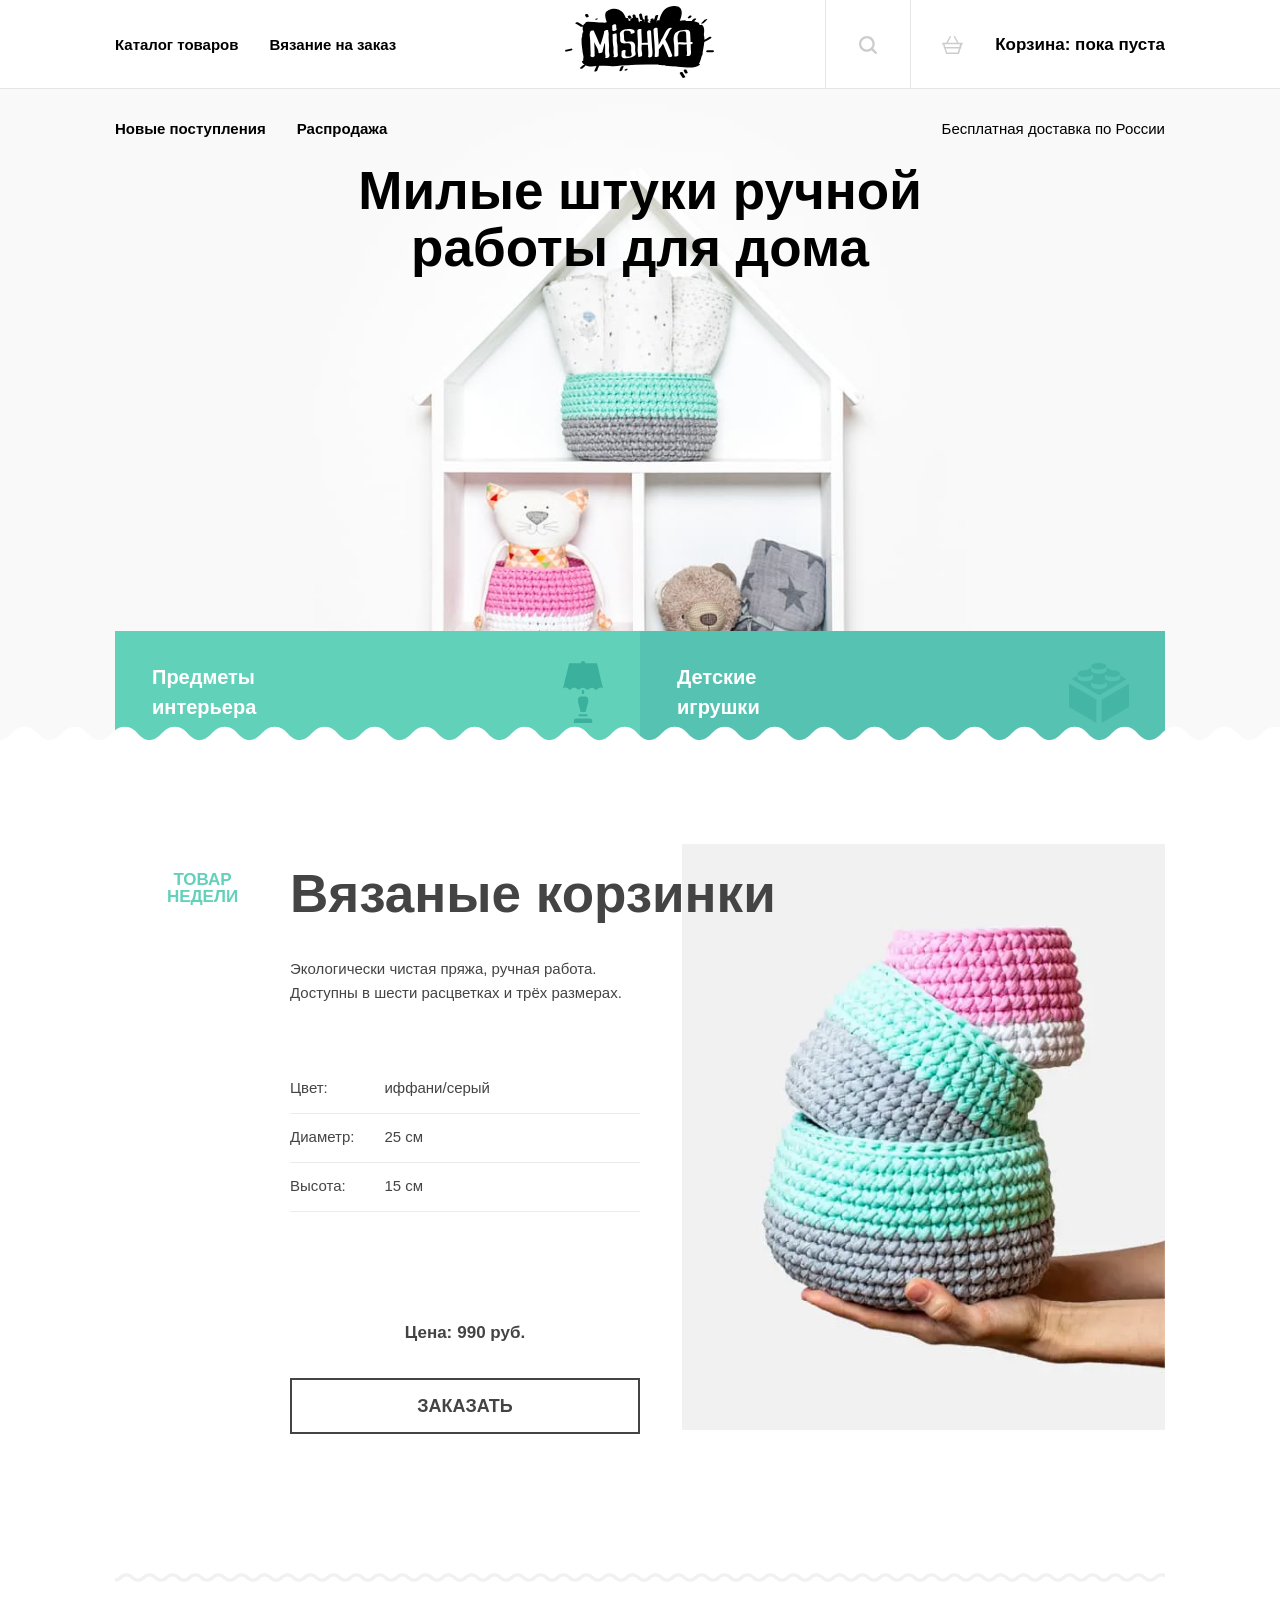
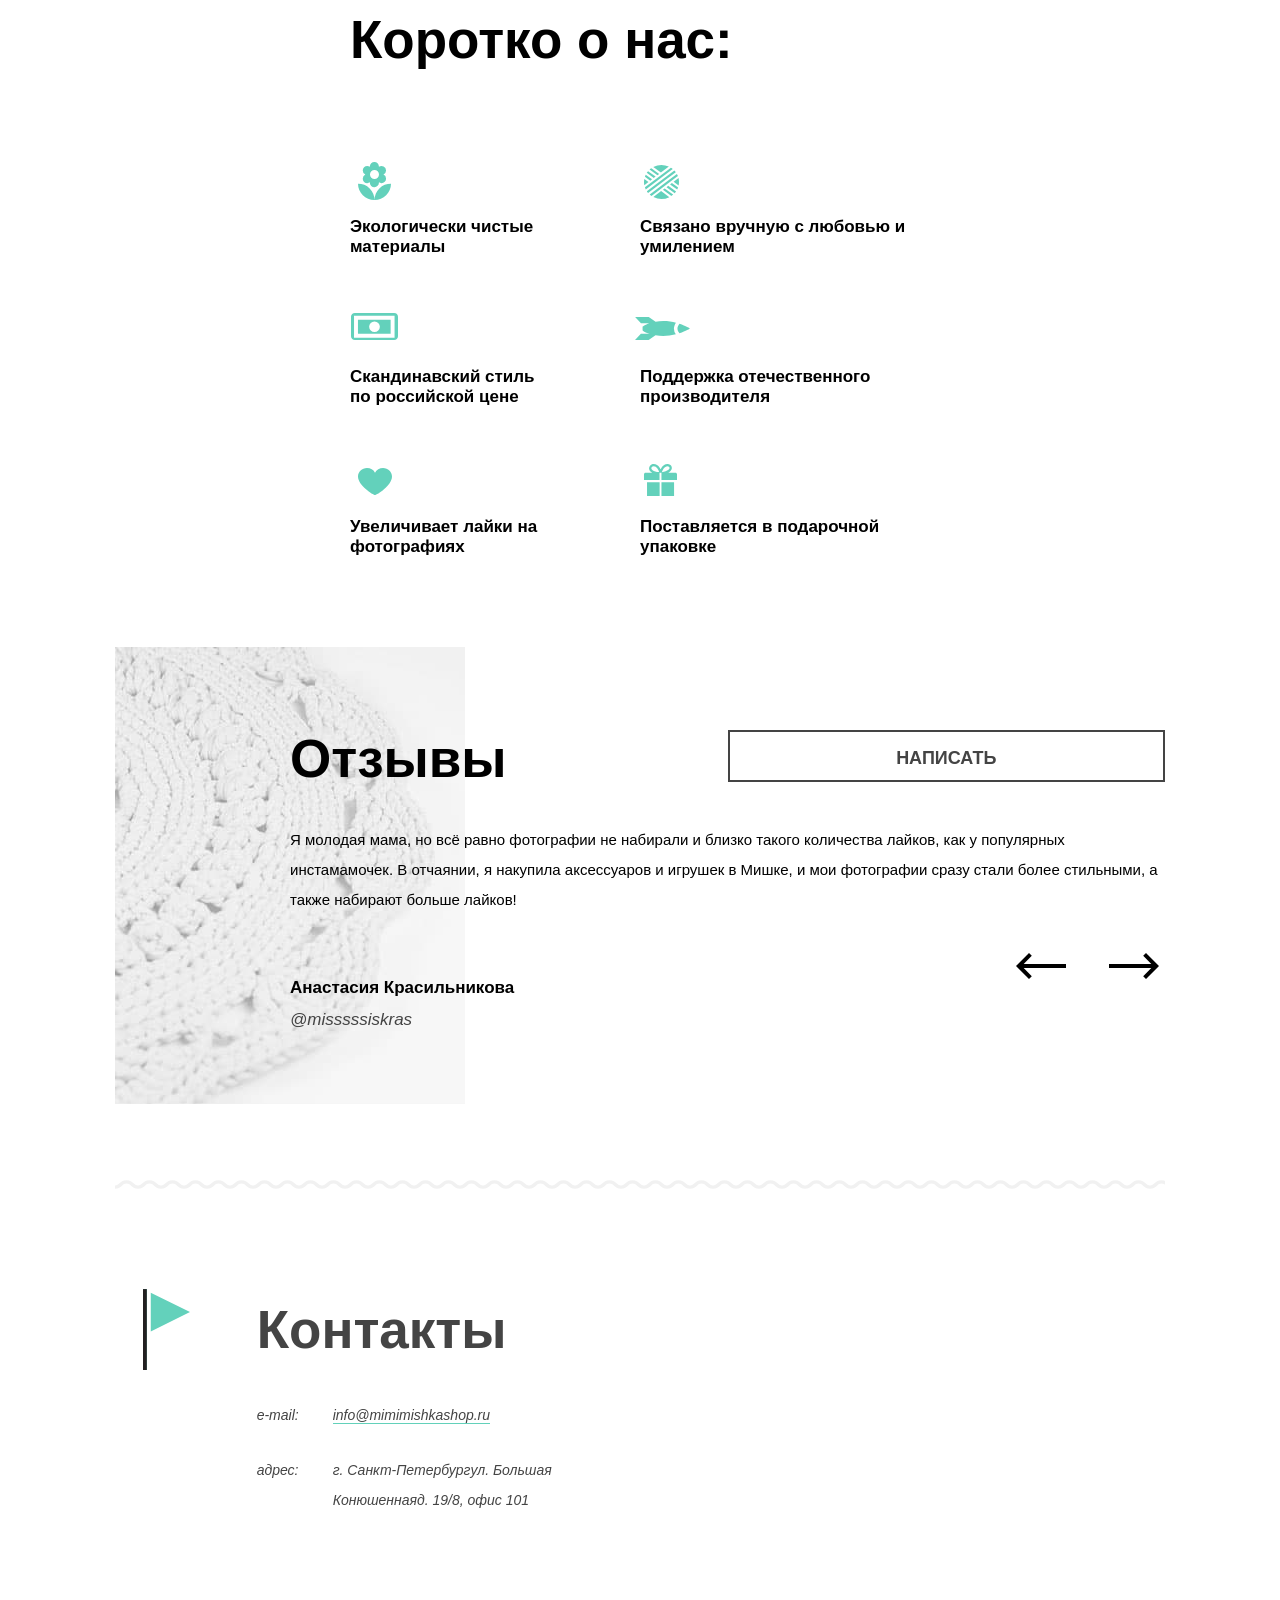
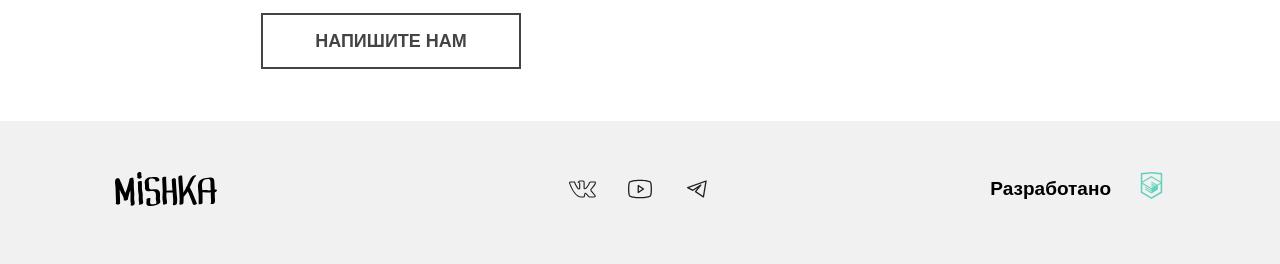
==== commit f6cc014a: "Deploying to gh-pages from @ SemenKr/mishka@46efaacf0e844f7fc64fe9b8bc0e1e62fa49c2d2 🚀" ====
--- a/index.html
+++ b/index.html
@@ -1 +1 @@
-<!DOCTYPE html><html class="page" lang="ru"><head><meta charset="utf-8"><meta name="viewport" content="width=device-width,initial-scale=1"><title>Главная | Мишка | HTML Academy</title><link rel="stylesheet" href="./css/style.css"></head><body class="page__body"><div class="main-header__wrapper"><header class="main-header main-header--nojs page__centerer page__centerer--mobile_off"><a class="header-logo main-header__logo" href="index.html" aria-current="page"><img src="./img/logo-mobile.svg" width="86" height="35" alt="Логотип Мишки."> </a><button class="main-header__toggle" type="button"><span class="visually-hidden">Открыть меню</span></button><div class="main-header__nav-container nav-container"><nav class="main-nav main-header__nav"><ul class="main-nav__list site-list"><li class="site-list__item"><a class="site-list__link" href="catalog.html">Каталог товаров</a><ul class="main-nav__sublist site-sublist"><li class="site-sublist__item"><a class="site-sublist__link" href="#">Новые поступления</a></li><li class="site-sublist__item"><a class="site-sublist__link" href="#">Распродажа</a></li></ul></li><li class="site-list__item"><a class="site-list__link" href="form.html">Вязание на заказ</a></li></ul></nav><nav class="main-header__user user-nav"><ul class="user-nav__list user-list"><li class="user-list__item"><a class="user-list__link user-list__link--icon_search" href="#"><span>Поиск по сайту</span></a></li><li class="user-list__item"><a class="user-list__link user-list__link--icon_basket" href="#">Корзина: пока пуста</a></li></ul></nav></div><p class="main-header__description">Бесплатная доставка по России</p></header></div><main class="main-container"><h1 class="visually-hidden">Магазин милых штук ручной работы для дома "Mishka"</h1><section class="products"><h2 class="products__title heading page__centerer">Милые штуки ручной<br>работы для дома</h2><div class="page__centerer page__centerer--mobile_off"><ul class="products__list products-list"><li class="products-list__item"><a class="products-list__link products-list__link--icon_interior" href="#">Предметы<br>интерьера</a></li><li class="products-list__item"><a class="products-list__link products-list__link--icon_toy" href="#">Детские<br>игрушки</a></li></ul></div></section><section class="featured"><div class="featured__container page__centerer line-decor--bottom"><h2 class="visually-hidden">Описание</h2><div class="featured__product product"><h3 class="product__title heading">Вязаные корзинки</h3><span class="product__label card-label">Товар недели</span><div class="product__description-container"><p class="product__description">Экологически чистая пряжа, ручная работа. Доступны в шести расцветках и трёх размерах.</p><dl class="product__list product-specification"><dt class="product-specification__item">Цвет:</dt><dd class="product-specification__specification">иффани/серый</dd><dt class="product-specification__item">Диаметр:</dt><dd class="product-specification__specification">25 см</dd><dt class="product-specification__item">Высота:</dt><dd class="product-specification__specification">15 см</dd></dl></div><picture><source media="(min-width: 1150px)" srcset="./img/triple-set-desktop@1x.jpg, ./img/triple-set-desktop@2x.jpg 2x"><source media="(min-width:768px)" srcset="./img/triple-set-tablet@1x.jpg, ./img/triple-set-tablet@2x.jpg 2x"><img class="product__image" src="./img/triple-set-mobile@1x.jpg" srcset="./img/triple-set-mobile@2x.jpg 2x" width="260" height="315" alt="Набор из трёх вязанных корзинок."></picture><div class="product__price-container"><dl class="product__price product-price"><dt class="product-price__description">Цена:</dt><dd class="product-price__number">990 руб.</dd></dl><a class="product__button button button--size_wide" href="form.html">Заказать</a></div></div></div></section><section class="about"><div class="about__container page__centerer"><h2 class="about__title heading heading">Коротко о нас:</h2><ul class="about__list advantage"><li class="advantage__item advantage__item--icon_flower">Экологически чистые материалы</li><li class="advantage__item advantage__item--icon_clew"><span class="advantage__text">Связано вручную с любовью и умилением</span></li><li class="advantage__item advantage__item--icon_banknote"><span class="advantage__text">Скандинавский стиль по российской цене</span></li><li class="advantage__item advantage__item--icon_rocket"><span class="advantage__text">Поддержка отечественного производителя</span></li><li class="advantage__item advantage__item--icon_heart"><span class="advantage__text">Увеличивает лайки на фотографиях</span></li><li class="advantage__item advantage__item--icon_gift-wrap"><span class="advantage__text">Поставляется в подарочной упаковке</span></li></ul></div></section><section class="reviews line-decor line-decor--bottom"><div class="reviews__container page__centerer"><h2 class="reviews__title heading heading">Отзывы</h2><figure class="reviews__quote quote"><blockquote class="quote__text">Я молодая мама, но всё равно фотографии не набирали и близко такого количества лайков, как у популярных инстамамочек. В отчаянии, я накупила аксессуаров и игрушек в Мишке, и мои фотографии сразу стали более стильными, а также набирают больше лайков!</blockquote><figcaption class="quote__author author">Анастасия Красильникова <span class="author__id author-id">@misssssiskras</span></figcaption></figure><div class="reviews__slider slider-reviews"><button class="slider-reviews__previous" type="button"><span class="visually-hidden">Предыдущий отзыв</span></button> <button class="slider-reviews__next" type="button"><span class="visually-hidden">Следующий отзыв</span></button></div><a class="reviews__write button button--size_wide" href="#">Написать</a></div></section><article class="contacts"><h2 class="contacts__title heading contacts__container page__centerer">Контакты</h2><address class="contacts__address address contacts__container page__centerer"><dl class="address__list"><dt class="address__email">e-mail:</dt><dd class="address__content address__content--email"><a class="address__link link-address" href="info@mimimishkashop.ru">info@mimimishkashop.ru</a></dd><dt class="address__title">адрес:</dt><dd class="address__content address__content--address">г. Санкт-Петербургул. Большая Конюшеннаяд. 19/8, офис 101</dd></dl></address><div class="contacts__map"><script defer="defer" src="https://api-maps.yandex.ru/services/constructor/1.0/js/?um=constructor%3Abe737fd5407db2382ec0460244a83536a12494a83442059e3a15feddfcf4c2e5&amp;width=100%25&amp;height=454&amp;lang=ru_RU&amp;scroll=true"></script></div><div class="contacts__button-wrapper contacts__container"><button class="contacts__button button button--size_wide contacts__container" type="button">Напишите нам</button></div></article></main><footer class="main-footer"><div class="main-footer__container page__centerer"><a class="main-footer__logo" href="index.html" aria-current="page"><span class="visually-hidden">Логотип Мишки</span></a><div class="main-footer__social social"><ul class="social__list"><li class="social__item"><a class="social__link social__link--vkontakte" href="https://vk.com/htmlacademy"><span class="visually-hidden">Мы в Вконтакте</span></a></li><li class="social__item"><a class="social__link social__link--youtube" href="https://www.youtube.com/user/htmlacademyru"><span class="visually-hidden">Мы в Ютубе</span></a></li><li class="social__item"><a class="social__link social__link--telegram" href="https://t.me/htmlacademy"><span class="visually-hidden">Мы в Телеграме</span></a></li></ul></div><div class="main-footer__copyright copyright"><b class="copyright__text">Разработано</b> <a class="copyright__link" href="https://htmlacademy.ru/intensive/adaptive"><span class="visually-hidden">Логотип HTML Academy</span></a></div></div></footer><div class="main-modal main-modal--close"><div class="main-modal__centerer"><form class="main-modal__form modal-form" action="https://echo.htmlacademy.ru/" method="post"><h2 class="modal-form__title heading heading--level_2">Добавить в корзину</h2><div class="modal-form__buttons basket-button"><fieldset class="basket-button__field fieldset-border"><legend class="basket-button__title">Выберите размер:</legend><ul class="basket-button__list"><li class="basket-button__item button-size"><input class="button-size__control visually-hidden" type="radio" name="basket-size" value="size-s" id="basket-button--size_s" checked="checked"> <label class="button-size__label" for="basket-button--size_s">s</label></li><li class="basket-button__item basket-button__item--size_m button-size"><input class="button-size__control visually-hidden" type="radio" name="basket-size" value="size-m" id="basket-button--size_m"> <label class="button-size__label" for="basket-button--size_m">m</label></li><li class="basket-button__item button-size"><input class="button-size__control visually-hidden" type="radio" name="basket-size" value="size-l" id="basket-button--size_l"> <label class="button-size__label" for="basket-button--size_l">l</label></li></ul></fieldset></div><button class="modal-form__submit button button--basket button--size_wide" type="submit">Добавить</button></form></div></div><script src="./js/script.js"></script></body></html>+<!DOCTYPE html><html class="page" lang="ru"><head><meta charset="utf-8"><meta name="viewport" content="width=device-width,initial-scale=1"><title>Главная | Мишка | HTML Academy</title><link rel="stylesheet" href="./css/style.css"><link rel="icon" href="favicon.ico" sizes="any"><link rel="icon" href="../img/favicons/32.svg" type="image/svg+xml"><link rel="icon" href="../img/favicons/32.png" type="image/png"><link rel="manifest" href="/source/manifest.webmanifest.json"><link rel="apple-touch-icon" href="../img/favicons/aple.png"></head><body class="page__body"><div class="main-header__wrapper"><header class="main-header main-header--nojs page__centerer page__centerer--mobile_off"><a class="header-logo main-header__logo" href="index.html" aria-current="page"><picture><source media="(min-width: 1150px)" srcset="./img/logo-desktop.svg"><source media="(min-width:768px)" srcset="/img/logo-tablet.svg"><img src="./img/logo-mobile.svg" width="86" height="35" alt="Логотип Мишки."></picture></a><button class="main-header__toggle" type="button"><span class="visually-hidden">Открыть меню</span></button><div class="main-header__nav-container nav-container"><nav class="main-nav main-header__nav"><ul class="main-nav__list site-list"><li class="site-list__item"><a class="site-list__link" href="catalog.html">Каталог товаров</a></li><li class="site-list__item"><a class="site-list__link" href="form.html">Вязание на заказ</a></li></ul><ul class="main-nav__sublist site-sublist"><li class="site-sublist__item"><a class="site-sublist__link" href="#">Новые поступления</a></li><li class="site-sublist__item"><a class="site-sublist__link" href="#">Распродажа</a></li></ul></nav><nav class="main-header__user user-nav"><ul class="user-nav__list user-list"><li class="user-list__item"><a class="user-list__link user-list__link--icon_search" href="#"><span>Поиск по сайту</span></a></li><li class="user-list__item"><a class="user-list__link user-list__link--icon_basket" href="#">Корзина: пока пуста</a></li></ul></nav></div><p class="main-header__description">Бесплатная доставка по России</p></header></div><main class="main-container"><h1 class="visually-hidden">Магазин милых штук ручной работы для дома "Mishka"</h1><section class="products"><h2 class="products__title heading page__centerer">Милые штуки ручной<br>работы для дома</h2><div class="page__centerer page__centerer--mobile_off"><ul class="products__list products-list"><li class="products-list__item"><a class="products-list__link products-list__link--icon_interior" href="#">Предметы<br>интерьера</a></li><li class="products-list__item"><a class="products-list__link products-list__link--icon_toy" href="#">Детские<br>игрушки</a></li></ul></div></section><section class="featured"><div class="featured__container page__centerer line-decor--bottom"><h2 class="visually-hidden">Описание</h2><div class="featured__product product"><h3 class="product__title heading">Вязаные корзинки</h3><span class="product__label card-label">Товар недели</span><div class="product__description-container"><p class="product__description">Экологически чистая пряжа, ручная работа. Доступны в шести расцветках и трёх размерах.</p><dl class="product__list product-specification"><dt class="product-specification__item">Цвет:</dt><dd class="product-specification__specification">иффани/серый</dd><dt class="product-specification__item">Диаметр:</dt><dd class="product-specification__specification">25 см</dd><dt class="product-specification__item">Высота:</dt><dd class="product-specification__specification">15 см</dd></dl></div><div class="product__image-wrapper"><picture><source srcset="img/triple-set-desktop@1x.webp, img/triple-set-desktop@2x.webp 2x" type="image/webp" media="(min-width: 1150px)"><source srcset="img/triple-set-tablet@1x.webp, img/triple-set-tablet@2x.webp 2x" type="image/webp" media="(min-width: 768px)"><source srcset="img/triple-set-mobile@1x.webp, img/triple-set-mobile@2x.webp 2x" type="image/webp"><source srcset="img/triple-set-desktop@1x.jpg, img/triple-set-desktop@2x.jpg 2x" type="image/jpg" media="(min-width: 1150px)"><source srcset="img/triple-set-tablet@1x.jpg, img/triple-set-tablet@2x.jpg 2x" type="image/jpg" media="(min-width: 768px)"><img class="image-content" src="img/triple-set-mobile@1x.jpg" srcset="img/triple-set-mobile@2x.jpg 2x" width="260" height="315" alt="Набор из трёх вязанных корзинок."></picture></div><div class="product__price-container"><dl class="product__price product-price"><dt class="product-price__description">Цена:</dt><dd class="product-price__number">990 руб.</dd></dl><a class="product__button button button--size_wide" href="form.html">Заказать</a></div></div></div></section><section class="about"><div class="about__container page__centerer"><h2 class="about__title heading heading">Коротко о нас:</h2><ul class="about__list advantage"><li class="advantage__item advantage__item--icon_flower">Экологически чистые материалы</li><li class="advantage__item advantage__item--icon_clew"><span class="advantage__text">Связано вручную с любовью и умилением</span></li><li class="advantage__item advantage__item--icon_banknote"><span class="advantage__text">Скандинавский стиль по российской цене</span></li><li class="advantage__item advantage__item--icon_rocket"><span class="advantage__text">Поддержка отечественного производителя</span></li><li class="advantage__item advantage__item--icon_heart"><span class="advantage__text">Увеличивает лайки на фотографиях</span></li><li class="advantage__item advantage__item--icon_gift-wrap"><span class="advantage__text">Поставляется в подарочной упаковке</span></li></ul></div></section><section class="reviews line-decor line-decor--bottom"><div class="reviews__container page__centerer"><h2 class="reviews__title heading heading">Отзывы</h2><figure class="reviews__quote quote"><blockquote class="quote__text">Я молодая мама, но всё равно фотографии не набирали и близко такого количества лайков, как у популярных инстамамочек. В отчаянии, я накупила аксессуаров и игрушек в Мишке, и мои фотографии сразу стали более стильными, а также набирают больше лайков!</blockquote><figcaption class="quote__author author">Анастасия Красильникова <span class="author__id author-id">@misssssiskras</span></figcaption></figure><div class="reviews__slider slider-reviews"><button class="slider-reviews__previous" type="button"><span class="visually-hidden">Предыдущий отзыв</span></button> <button class="slider-reviews__next" type="button"><span class="visually-hidden">Следующий отзыв</span></button></div><a class="reviews__write button button--size_wide" href="#">Написать</a></div></section><article class="contacts"><h2 class="contacts__title heading">Контакты</h2><address class="contacts__address address contacts__container page__centerer"><dl class="address__list"><dt class="address__email">e-mail:</dt><dd class="address__content address__content--email"><a class="address__link link-address" href="info@mimimishkashop.ru">info@mimimishkashop.ru</a></dd><dt class="address__title">адрес:</dt><dd class="address__content address__content--address">г. Санкт-Петербургул. Большая Конюшеннаяд. 19/8, офис 101</dd></dl></address><div class="contacts__map"><iframe class="contacts__map--active" src="https://yandex.ru/map-widget/v1/?um=constructor%3A56943108656d57f1b1e594684afc21aa73ea50ce63662cf152f8f68469f84417&amp;source=constructor"></iframe><noscript class="contacts__map--passive"><picture><source srcset="img/map-desktop@1x.webp, img/map-desktop@2x.webp 2x" type="image/webp" media="(min-width: 1150px)"><source srcset="img/map-tablet@1x.webp, img/map-tablet@2x.webp 2x" type="image/webp" media="(min-width: 768px)"><source srcset="img/map-mobile@1x.webp, img/map-mobile@2x.webp 2x" type="image/webp"><source srcset="img/map-desktop@1x.png, img/map-desktop@2x.png 2x" type="image/png" media="(min-width: 1150px)"><source srcset="img/map-tablet@1x.png, img/map-tablet@2x.png 2x" type="image/png" media="(min-width: 768px)"><img class="image-content image-content--cover" src="img/map-mobile@1x.png" srcset="img/map-mobile@2x.png 2x" width="320" height="454" alt="Наш адресс."></picture></noscript></div><div class="contacts__button-wrapper contacts__container page__centerer"><button class="contacts__button button button--size_wide contacts__container" type="button">Напишите нам</button></div></article></main><footer class="main-footer"><div class="main-footer__container page__centerer"><a class="main-footer__logo" href="index.html" aria-current="page"><span class="visually-hidden">Логотип Мишки</span></a><div class="main-footer__social social"><ul class="social__list"><li class="social__item"><a class="social__link social__link--vkontakte" href="https://vk.com/htmlacademy"><span class="visually-hidden">Мы в Вконтакте</span></a></li><li class="social__item"><a class="social__link social__link--youtube" href="https://www.youtube.com/user/htmlacademyru"><span class="visually-hidden">Мы в Ютубе</span></a></li><li class="social__item"><a class="social__link social__link--telegram" href="https://t.me/htmlacademy"><span class="visually-hidden">Мы в Телеграме</span></a></li></ul></div><div class="main-footer__copyright copyright"><b class="copyright__text">Разработано</b> <a class="copyright__link" href="https://htmlacademy.ru/intensive/adaptive"><span class="visually-hidden">Логотип HTML Academy</span></a></div></div></footer><div class="main-modal__container main-modal__container--close"><div class="main-modal"><div class="main-modal__centerer"><form class="main-modal__form modal-form" action="https://echo.htmlacademy.ru/" method="post"><h2 class="modal-form__title heading heading--level_2">Добавить в корзину</h2><div class="modal-form__buttons basket-button"><fieldset class="basket-button__field fieldset-border"><legend class="basket-button__title">Выберите размер:</legend><ul class="basket-button__list"><li class="basket-button__item button-size"><input class="button-size__control visually-hidden" type="radio" name="basket-size" value="size-s" id="basket-button--size_s" checked="checked"> <label class="button-size__label" for="basket-button--size_s">s</label></li><li class="basket-button__item basket-button__item--size_m button-size"><input class="button-size__control visually-hidden" type="radio" name="basket-size" value="size-m" id="basket-button--size_m"> <label class="button-size__label" for="basket-button--size_m">m</label></li><li class="basket-button__item button-size"><input class="button-size__control visually-hidden" type="radio" name="basket-size" value="size-l" id="basket-button--size_l"> <label class="button-size__label" for="basket-button--size_l">l</label></li></ul></fieldset></div><button class="modal-form__submit button button--basket button--size_wide" type="submit">Добавить</button></form></div></div></div><script src="./js/script.js"></script></body></html>
--- a/css/style.css
+++ b/css/style.css
@@ -1 +1 @@
-@font-face{font-family:"Open Sans";font-weight:400;font-style:normal;font-display:swap;src:local("Open Sans"),url(/source/fonts/opensans.woff2)format("woff2"),url(/source/fonts/opensans.woff)format("woff")}@font-face{font-family:"Open Sans Bold";font-weight:700;font-style:normal;font-display:swap;src:local("Open Sans"),url(/source/fonts/opensansbold.woff2)format("woff2"),url(/source/fonts/opensansbold.woff)format("woff")}:root{--main-font:"Open Sans", sans-serif;--main-color:#ffffff;--second-color:#f1f1f1;--accent-color:#63d1bb;--accent-color-dark:#56c3b2;--button-color:#444444}img{max-width:100%;object-fit:contain;object-position:center}.page{font-family:var(--main-font);height:100%;background:var(--main-color)}.page,.page__body{margin:0}.page__centerer{margin-inline:30px;min-width:260px;max-width:1050px}@media (min-width:768px){.page__centerer{margin-inline:50px}}@media (min-width:1150px){.page__centerer{margin-inline:auto}}@media (max-width:767.9px){.page__centerer--mobile_off{display:contents}}@media (min-width:1150px){.page__centerer--desktop_off{display:contents}}.visually-hidden{position:fixed;transform:scale(0)}.line-decor--bottom::after{content:"";background-image:url(../img/zigzag-line.svg);background-repeat:repeat-x;background-size:auto;position:absolute;display:block;box-sizing:border-box;left:0;right:0;z-index:2;height:6px;margin-top:36px}@media (min-width:768px){.line-decor--bottom::after{height:17px;margin-top:52px}}@media (min-width:1150px){.line-decor--bottom::after{height:23px;margin-top:73px}}.main-header{background:var(--main-color, #ffffff);padding-top:22px;padding-bottom:22px;display:flex;justify-content:center;z-index:2}@media (min-width:768px){.main-header{padding:0;display:flex;flex-wrap:wrap;justify-content:space-between;max-width:1050px;position:relative}}@media (min-width:1150px){.main-header{display:grid;grid-template-columns:1fr auto 1fr}}.main-header__wrapper{position:relative;border-bottom:1px solid rgba(0,0,0,.1)}@media (min-width:768px){.main-header__logo{order:1}}@media (min-width:1150px){.main-header__logo{order:2}}.main-header__toggle{position:absolute;border:0;display:block;background-color:var(--main-color);width:21px;height:20px;z-index:2;right:30px;top:40%;cursor:pointer}@media (min-width:768px){.main-header__toggle{display:none}}.main-header--menu_closed .main-header__toggle::before{content:"";background:url(../img/header-nav-burger.svg);background-repeat:no-repeat;background-position:center;width:20px;height:14px;display:block;justify-self:flex-end}@media (min-width:768px){.main-header--menu_closed .main-header__toggle::before{display:none}}@media (max-width:767.9px){.main-header--menu_closed .main-header__nav-container{display:none}}.main-header--menu_opened .main-header__toggle::before{content:"";background:url(../img/menu-close.svg);background-repeat:no-repeat;background-position:center;width:21px;height:20px;display:block;justify-self:flex-end}@media (min-width:768px){.main-header--menu_opened .main-header__toggle::before{display:none}}@media (max-width:767.9px){.main-header--menu_opened .main-header__nav-container{position:absolute;bottom:-400%;left:0;display:flex;flex-direction:column;width:100%;background:var(--main-color);min-width:260px}}@media (min-width:768px){.main-header--menu_opened .main-header__nav-container{display:contents}}.main-header--nojs .nav-container{position:static;min-height:0;bottom:-400%;left:0}@media (max-width:767.9px){.main-header__nav{margin:0}}@media (min-width:768px){.main-header__nav{order:3}}@media (min-width:1150px){.main-header__nav{order:1;justify-content:flex-start}}.main-header__user{margin:0}@media (min-width:768px) and (max-width:1149.9px){.main-header__user{order:2;margin-left:auto}}@media (min-width:1150px){.main-header__user{order:3;margin-left:auto}}.main-header__description{margin:0;font-size:15px;line-height:1.6}@media (max-width:767.9px){.main-header__description{display:none}}@media (min-width:768px){.main-header__description{order:4;position:absolute;bottom:-60%;right:0}.main-nav__sublist{display:none}}@media (min-width:1150px){.main-nav__sublist{position:absolute;bottom:-60%;left:0;background:0 0;display:block}}.header-logo{display:flex;justify-content:center;align-items:center;justify-self:center}.main-nav{background:var(--main-color);font-size:17px;line-height:24px;font-weight:700}@media (max-width:767.9px){.main-nav{padding:0}}@media (min-width:768px){.main-nav{background-color:inherit}}@media (max-width:767.9px){.main-nav__list{margin:0}}@media (min-width:768px){.main-nav__list{max-width:60%;display:flex;flex-wrap:wrap;position:absolute;bottom:-100%;left:0;background:0 0}}@media (min-width:1150px){.main-nav__list{position:static;flex-direction:row;min-width:450px}}@media (max-width:767.9px){.main-nav__sublist{display:none}}.user-nav__list{margin:0}@media (max-width:767.9px){.nav-container{position:absolute;bottom:-400%;display:flex;flex-direction:column;width:100%;background:var(--main-color);min-width:320px;z-index:2}}@media (min-width:768px){.nav-container{display:contents}}.site-list{list-style-type:none;padding:0}@media (min-width:768px){.site-list{display:flex;max-width:60%;flex-wrap:wrap;margin:0;z-index:2}}@media (min-width:1150px){.site-list{margin-left:0}}@media (min-width:768px){.site-list__item{margin-right:31px}}@media (max-width:767.9px){.site-list a{position:relative;display:block;padding-top:28.5px;padding-bottom:26.5px;padding-left:76px;box-shadow:0 1px 0#ececec,inset 0 1px 0#ececec;cursor:pointer}}.site-list__link{font-size:17px;line-height:24px;font-weight:700;color:#000;text-decoration:none;position:relative;display:flex;justify-content:center;align-items:center}@media (min-width:768px){.site-list__link{font-size:15px;line-height:1.6}}.site-list__link:hover{color:rgba(0,0,0,.6)}.site-list__link:active{color:rgba(0,0,0,.3)}@media (min-width:768px){.site-list__link{padding-top:32.5px;padding-bottom:31.5px}}.site-sublist{list-style-type:none;padding:0;z-index:2}@media (min-width:1150px){.site-sublist{display:flex;max-width:60%;flex-wrap:wrap;margin:0}.site-sublist__item{margin-right:31px}}.site-sublist__link{font-size:17px;line-height:24px;color:#000;text-decoration:none}.site-sublist__link:hover{color:rgba(0,0,0,.6)}.site-sublist__link:active{color:rgba(0,0,0,.3)}@media (min-width:1150px){.site-sublist__link{padding-top:32.5px;padding-bottom:31.5px;font-weight:700;font-size:15px;line-height:1.6}}.user-list{list-style-type:none;padding:0}@media (min-width:768px){.user-list{display:flex;align-items:center;border-left:1px solid rgba(0,0,0,.1)}}.user-list__link{font-size:17px;line-height:24px;font-weight:700;color:#000;text-decoration:none;position:relative;display:flex;justify-content:center;align-items:center}@media (max-width:767.9px){.user-list__link{position:relative;display:flex;justify-content:flex-start;align-items:center;padding-top:28.5px;padding-bottom:26.5px;box-shadow:0 1px 0#ececec,inset 0 1px 0#ececec;cursor:pointer}}.user-list__link:hover{color:rgba(0,0,0,.6)}.user-list__link:active{color:rgba(0,0,0,.3)}@media (min-width:768px){.user-list__link{padding-top:32.5px;padding-bottom:31.5px}}.user-list__link--icon_search{--icon:url("../img/search.svg");background-repeat:no-repeat;background-position:center}@media (min-width:768px){.user-list__link--icon_search{min-width:82px}.user-list__link--icon_search span{display:none}}.user-list__link--icon_basket::before,.user-list__link--icon_search::before{content:"";display:block;width:18px;height:18px;background:#000;-webkit-mask:var(--icon);mask:var(--icon);margin-right:31px;margin-left:31px}.user-list__link--icon_search:hover::before{background:#63d1bb}.user-list__link--icon_search:active::before{background:rgba(99,209,187,.3)}.user-list__link--icon_basket{--icon:url("../img/basket.svg");background-repeat:no-repeat;background-position:center;border-left:1px solid rgba(0,0,0,.1)}.user-list__link--icon_basket::before{width:21px;box-sizing:border-box}.user-list__link--icon_basket:hover::before{background:#63d1bb}.user-list__link--icon_basket:active::before{background:rgba(99,209,187,.3)}.heading{font-size:27px;line-height:30px;font-weight:700;text-align:center}@media (min-width:768px){.heading{font-size:43px;line-height:50px}}@media (min-width:1150px){.heading{font-size:53px;line-height:57px}}.heading--level_2,.heading--level_3{font-size:25px;margin-top:0;margin-bottom:0}.heading--level_3{font-size:17px;line-height:1.41;text-align:start}@media (min-width:768px){.heading--level_3{font-size:20px;line-height:1.2}}.button{font-family:var(--main-font);font-size:18px;line-height:20px;font-weight:700;text-transform:uppercase;text-align:center;text-decoration:none;width:-moz-fit-content;width:fit-content;background:var(--main-color);padding:16px 26px;color:#444;border:2px solid #444;box-sizing:border-box;display:inline-block;cursor:pointer}.button:hover{color:#fff;background-color:#444}.button:active{color:rgba(255,255,255,.3)}.button--size_wide{width:auto}.button--basket{color:#fff;background-color:#63d1bb;font-size:17px;line-height:16px;border:0;padding:18px 0}.products{position:relative;background-image:url(../img/background-featured-mobile.jpg);background-color:var(--main-color, #ffffff);background-repeat:no-repeat;background-size:contain;background-position:top;padding-top:73px;box-sizing:border-box;min-width:320px}@media (min-width:768px){.products::after{content:"";display:block;background:url(../img/wave-decore.svg);background-repeat:repeat-x;background-size:35px;height:24px;width:100%;position:absolute;bottom:-2px}}@media (min-width:1150px){.products::after{content:"";display:block;background:url(../img/wave-decore.svg);background-repeat:repeat-x;background-size:50px;height:34px;width:100%;position:absolute;bottom:-2px}}.products__title{margin-bottom:0;margin-top:0}.products-list{margin:0;list-style-type:none;padding:0;display:grid;grid-template-columns:1fr;grid-template-rows:auto auto}@media (max-width:767.9px){.products-list{margin-top:120px}}@media (min-width:768px){.products-list{margin-top:372px;grid-template-columns:1fr 1fr}}@media (min-width:1150px){.products-list{margin-top:355px}}.products-list__link{font-size:19px;line-height:24px;font-weight:700;color:#fff;text-decoration:none;box-sizing:border-box;display:flex;justify-content:space-between;align-items:center;width:auto;cursor:pointer}@media (min-width:768px){.products-list__link{font-size:20px;line-height:30px}}.products-list__link:hover{margin-top:-5px}.products-list__link--icon_interior{background:var(--accent-color, #63d1bb);--icon:url("../img/interior.svg");padding:23px 36px 18px 30px}.products-list__link--icon_interior:hover{padding-bottom:23px;background:#59d5bc}.products-list__link--icon_interior:active{background:#59d5bc}@media (min-width:768px){.products-list__link--icon_interior{padding:30px 36px 27px}.products-list__link--icon_interior:hover{padding-bottom:32px;background:#59d5bc}}@media (min-width:1150px){.products-list__link--icon_interior{padding:31px 36px 27px 37px}.products-list__link--icon_interior:hover{padding-bottom:32px;background:#59d5bc}}.products-list__link--icon_interior::after,.products-list__link--icon_toy::after{content:"";display:block;width:40px;height:62px;background:rgba(20,144,128,.5);-webkit-mask:var(--icon);mask:var(--icon);box-sizing:border-box}.products-list__link--icon_toy{background:var(--accent-color-dark, #56c3b2);--icon:url("../img/toy.svg");padding:21px 27px 22px 30px}.products-list__link--icon_toy:hover{padding-bottom:27px;background:#46c1ae}.products-list__link--icon_toy:active{background:#46c1ae}@media (min-width:768px){.products-list__link--icon_toy{padding:31px 33px 27px 36px}.products-list__link--icon_toy:hover{padding-bottom:32px;background:#46c1ae}}@media (min-width:1150px){.products-list__link--icon_toy{padding:31px 35px 27px 36px}.products-list__link--icon_toy:hover{padding-bottom:32px;background:#46c1ae}}.products-list__link--icon_toy::after{width:60px;height:60px}.featured{padding:0}.featured__container{padding-top:31px;padding-bottom:36px}@media (min-width:768px){.featured__container{padding-top:39.5px;padding-bottom:52px}}@media (min-width:1150px){.featured__container{padding-top:54px;padding-bottom:73px;position:relative}}.product{background:var(--main-color);color:#444;font-size:15px;line-height:24px;font-weight:400;display:flex;flex-direction:column;max-width:1050px}@media (min-width:768px){.product{display:grid;grid-template-columns:1fr 1fr 1fr 1fr;grid-template-rows:auto auto auto}}@media (min-width:1150px){.product{display:grid;grid-template-columns:1fr 1fr 1fr 1fr 1fr 1fr;grid-template-rows:auto auto auto}}.product__title{margin:0 0 3.5px;text-align:start}@media (min-width:768px){.product__title{grid-column:1/4;grid-row:1/2;margin-bottom:37.5px}}@media (min-width:1150px){.product__title{grid-column:2/5;grid-row:1/2;z-index:2;margin-top:61px;margin-bottom:35px}}.product__label{margin-bottom:17.5px}@media (min-width:768px){.product__label{grid-column:4/-1;grid-row:1/2;width:100px;margin-left:auto;text-align:center}}@media (min-width:1150px){.product__label{grid-column:1/2;grid-row:1/2;margin:67px auto 0}}@media (min-width:768px){.product__description-container{grid-column:1/3;grid-row:2/3}}@media (min-width:1150px){.product__description-container{grid-column:2/4;grid-row:2/3}}@media (min-width:768px){.product__price-container{grid-column:1/3;grid-row:3/4}}@media (min-width:1150px){.product__price-container{grid-column:2/4;grid-row:3/4}}.product__description{margin:0 0 15px}@media (min-width:768px){.product__description{margin-bottom:35px}}@media (min-width:1150px){.product__description{margin-bottom:60px}}.product__list{list-style-type:none;margin:0 0 27px}@media (min-width:768px){.product__list{margin-bottom:57px}}@media (min-width:1150px){.product__list{margin-bottom:109px}}.product__image{margin:0;display:block}@media (max-width:767.9px){.product__image{margin-bottom:25.5px}}@media (min-width:768px){.product__image{grid-column:3/-1;grid-row:2/4;background-size:contain;margin-left:42px}}@media (min-width:1150px){.product__image{grid-column:4/7;grid-row:1/4}}.product__price{text-align:center}.product__button{margin-top:24.5px}@media (min-width:768px){.product__button{margin-top:33px}}.card-label{color:var(--accent-color);font-size:17px;line-height:20px;font-weight:700;text-transform:uppercase}@media (min-width:768px){.card-label{line-height:1}}.product-specification{font-size:15px;line-height:20px;font-weight:400;color:#444;display:grid;grid-template-columns:auto 1fr;border-collapse:collapse}.product-specification__item,.product-specification__specification{grid-column:1/2;border-bottom:1px solid #ececec;margin:0;padding-top:13px;padding-bottom:15px;position:relative}.product-specification__specification{grid-column:2/3;padding-bottom:13px;padding-left:30px}.product-price{font-size:17px;line-height:24px;font-weight:700;color:#444;display:flex;justify-content:center;margin:0}.product-price__number{margin:0 0 0 5px}.advantage{list-style-type:none;font-weight:700;font-size:17px;line-height:20px;padding:0;display:grid;grid-template-columns:1fr 1fr;grid-template-rows:repeat(auto-fit,min-content)}@media (max-width:767.9px){.advantage{grid-template-columns:1fr}}@media (min-width:1150px){.advantage{padding-left:175px;padding-right:175px}}.advantage__item{margin:0;display:flex;flex:auto;flex-direction:column;align-items:flex-start}@media (max-width:767.9px){.advantage__item:nth-child(2n+2){order:1}}@media (min-width:768px){.advantage__item:nth-child(2n+1){padding-right:90px}}.advantage__item--icon_flower{--icon:url("../img/flower.svg");margin-bottom:30px}@media (min-width:768px){.advantage__item--icon_flower{margin-bottom:57px}}.advantage__item--icon_flower::before{width:33px;height:38px;margin-bottom:16px;transform:translateX(8px)}@media (min-width:768px){.advantage__item--icon_flower::before{margin-bottom:18px}}.advantage__item--icon_clew{--icon:url("../img/clew.svg");margin-bottom:33px}@media (min-width:768px){.advantage__item--icon_clew{margin-bottom:59px}}.advantage__item--icon_clew::before{width:35px;height:34px;margin-bottom:17px;transform:translateX(3px)}@media (min-width:768px){.advantage__item--icon_clew::before{margin-bottom:19px}}.advantage__item--icon_banknote{--icon:url("../img/banknote.svg");margin-bottom:35px}@media (min-width:768px){.advantage__item--icon_banknote{margin-bottom:63px}}.advantage__item--icon_banknote::before{width:47px;height:27px;margin-bottom:26px}.advantage__item--icon_rocket{--icon:url("../img/rocket.svg");margin-bottom:32px}@media (min-width:768px){.advantage__item--icon_rocket{margin-bottom:58px}}.advantage__item--icon_rocket::before{width:55px;height:23px;margin-bottom:26px;transform:translateX(-6px)}@media (min-width:768px){.advantage__item--icon_rocket::before{margin-bottom:28px}}.advantage__item--icon_heart{--icon:url("../img/heart.svg");margin-bottom:32px}@media (min-width:768px){.advantage__item--icon_heart{margin-bottom:0}}.advantage__item--icon_heart::before{width:34px;height:27px;margin-bottom:21px;transform:translateX(7px)}.advantage__item--icon_gift-wrap{--icon:url("../img/gift-wrap.svg")}.advantage__item--icon_gift-wrap::before{width:33px;height:32px;margin-bottom:20px;transform:translateX(3px)}@media (min-width:768px){.advantage__item--icon_gift-wrap::before{margin-bottom:21px}}.advantage__item::before{content:"";display:block;background:#63d1bb;-webkit-mask:var(--icon) no-repeat;mask:var(--icon) no-repeat;box-sizing:border-box}.about__title{text-align:start;margin:0}@media (max-width:767.9px){.about__title{margin-bottom:28px}}@media (min-width:768px){.about__title{margin-bottom:41.5px}}@media (min-width:1150px){.about__title{padding-left:175px;margin-bottom:39px}}@media (max-width:767.9px){.about__container{padding-top:31px;padding-bottom:58px}}@media (min-width:768px){.about__container{padding-top:55.5px;padding-bottom:83px}}@media (min-width:1150px){.about__container{padding:68px 175px 90px;max-width:1050px}}.about__list{margin:0}.reviews{position:relative}@media (min-width:768px){.reviews{background:url(../img/review-mobile.jpg);background-position:top left;background-repeat:no-repeat;background-size:350px 457px;height:457px;padding-bottom:85px}}@media (min-width:1150px){.reviews{margin-inline:auto;max-width:1050px;padding-bottom:67px}}.reviews__container{min-width:260px;max-width:1050px}@media (max-width:767.9px){.reviews__container{padding-bottom:45px}}@media (min-width:768px){.reviews__container{display:grid;grid-template-columns:1fr 1fr;grid-template-rows:auto auto auto;padding:78px 0 47px;position:relative}}@media (min-width:1150px){.reviews__container{max-width:1052px;padding-left:175px}}.reviews__title{margin:0 0 14px;text-align:start}@media (min-width:768px){.reviews__title{grid-area:1/1/2/2;margin-bottom:38.5px}}.reviews__quote{margin:0 0 30px}@media (min-width:768px){.reviews__quote{grid-area:2/1/4/-1;margin-bottom:0}}.reviews__buttons{margin:0}@media (min-width:768px){.reviews__slider{grid-area:3/2/4/-1;position:relative}.reviews__write{grid-area:1/2/2/-1;max-height:52px;margin-left:auto}}.slider-reviews{display:flex;justify-content:space-between}@media (min-width:768px){.slider-reviews{justify-content:flex-end}}.slider-reviews__previous{background-repeat:no-repeat;background-position:center;background-size:50px 26px;--icon:url("../img/slider-arrow-left.svg");background-color:var(--main-color);border:0;box-sizing:border-box;display:block}@media (max-width:767.9px){.slider-reviews__previous{border:1px solid #ececec;padding:13px 42px 13px 38px;width:50%;display:flex;justify-content:center}}@media (min-width:768px){.slider-reviews__previous{justify-content:center;padding:0;width:auto;margin-right:37px}}.slider-reviews__previous:hover::after{background:rgba(0,0,0,.6)}.slider-reviews__previous:active::after{background:rgba(0,0,0,.3)}.slider-reviews__previous::after{cursor:pointer}.slider-reviews__next{background-repeat:no-repeat;background-position:center;background-size:50px 26px;--icon:url("../img/slider-arrow-right.svg");cursor:pointer;background-color:var(--main-color);border:0;box-sizing:border-box}@media (max-width:767.9px){.slider-reviews__next{border:1px solid #ececec;padding:13px 42px 13px 38px;width:50%;display:flex;justify-content:center}}@media (min-width:768px){.slider-reviews__next{width:auto}}.slider-reviews__next:hover::after{background:rgba(0,0,0,.6)}.slider-reviews__next:active::after{background:rgba(0,0,0,.3)}.slider-reviews__next::after,.slider-reviews__previous::after{content:"";display:block;width:50px;height:26px;background:#000;-webkit-mask:var(--icon);mask:var(--icon);box-sizing:border-box}.quote{font-size:15px;line-height:30px;counter-reset:#444}.quote__text{margin:0 0 33px}@media (min-width:768px){.quote__text{margin-bottom:61px}}.button-reviews__slider{margin-bottom:38px}.author,.author-id{font-size:17px;line-height:24px;font-weight:700}.author-id{font-style:italic;line-height:20px;font-weight:400;color:#444}.contacts{font-size:14px;line-height:30px;color:#444;display:flex;flex-direction:column;min-width:320px;padding-top:38px}@media (min-width:768px){.contacts{display:grid;grid-template-columns:1fr 1fr 1fr 1fr;grid-template-rows:auto auto auto auto}}@media (min-width:1150px){.contacts{display:grid;grid-template-columns:1fr 1fr 1fr 1fr 1fr 1fr;grid-template-rows:auto auto auto;max-width:1052px;margin-inline:auto}}.contacts__title{margin:0 0 28px 30px;text-align:start;justify-self:flex-start}@media (min-width:768px){.contacts__title{grid-column:1/5;grid-row:1/2;margin-left:50px;margin-bottom:50px}}@media (min-width:1150px){.contacts__title{grid-column:2/4;grid-row:1/2;margin-top:85px;margin-bottom:35px;margin-left:0}}.contacts__address{margin-bottom:52px}@media (min-width:768px){.contacts__address{grid-column:1/5;grid-row:2/3}}@media (min-width:1150px){.contacts__address{grid-column:2/4;grid-row:2/3;margin-bottom:84.5px}}@media (min-width:768px){.contacts__map{grid-column:1/-1;grid-row:3/4;margin-bottom:55px}}@media (min-width:1150px){.contacts__map{grid-column:4/-1;grid-row:1/-1;max-width:527px}}.contacts__button-wrapper{margin-bottom:39px}@media (min-width:768px){.contacts__button-wrapper{grid-column:2/4;grid-row:4/5}}@media (min-width:1150px){.contacts__button-wrapper{grid-column:2/4;grid-row:3/4;margin-right:119px}}.address__list{margin:0;display:grid;grid-template-columns:auto 1fr;column-gap:34px;row-gap:25px}@media (min-width:768px) and (max-width:1149.9px){.address__list{grid-template-columns:auto 1fr auto 1fr}}.address__email{grid-column:1/2;grid-row:1/2}.address__title{grid-column:1/2;grid-row:2/3}@media (min-width:768px) and (max-width:1149.9px){.address__title{grid-column:3/4;grid-row:1/2}}.address__link{text-decoration:none;color:#444;font-size:14px;line-height:30px;font-weight:400;border-bottom:1px solid #62d1ba}.address__content{margin:0}.address__content--email{grid-column:2/3;grid-row:1/2}@media (min-width:768px) and (max-width:1149.9px){.address__content--email{grid-column:2/3;grid-row:1/2}}.address__content--address{grid-column:2/3;grid-row:2/3}@media (min-width:768px) and (max-width:1149.9px){.address__content--address{grid-column:4/5;grid-row:1/2}}.main-footer{background:var(--second-color);min-width:320px}.main-footer__container{display:flex;flex-direction:column;align-items:center;padding:0}@media (min-width:768px){.main-footer__container{display:grid;grid-template-columns:1fr auto 1fr;padding:51px 0 58px}}.main-footer__logo{display:none;background-repeat:no-repeat;background-position:center;background-size:102px 34px;--icon:url("../img/logo-footer.svg");cursor:pointer}.main-footer__logo:hover::after{background:#46c1ae}.main-footer__logo:active::after{background:rgba(70,193,174,.3)}.main-footer__logo::after{width:102px;height:34px;background:#000}@media (min-width:768px){.main-footer__logo{display:block;height:34px;justify-self:flex-start}.main-footer__social{justify-self:center}.main-footer__copyright{justify-self:flex-end}}@media (max-width:767.9px){.social{background:url(../img/footer-divider.svg);background-repeat:no-repeat;background-position:bottom;width:142px;padding:25px 0 28px}}.social__list{list-style-type:none;display:grid;grid-template-columns:1fr 1fr 1fr;column-gap:29px;row-gap:20px;padding:0;margin:0}.social__link{background-repeat:no-repeat;background-position:center;background-size:28px 22px}.social__link--vkontakte{--icon:url("../img/social-vkontakte.svg")}.social__link--youtube{--icon:url("../img/social-youtube.svg")}.social__link--telegram{--icon:url("../img/social-telegram.svg")}.social__link:hover::before{background:#46c1ae}.social__link:active::before{background:rgba(70,193,174,.3)}.copyright__link::after,.main-footer__logo::after,.social__link::before{content:"";display:block;-webkit-mask:var(--icon);mask:var(--icon);box-sizing:border-box}.social__link::before{width:28px;height:22px;background:#231f20}.copyright{font-size:19px;line-height:18px;font-weight:700;display:flex;align-items:center}@media (max-width:767.9px){.copyright{padding:22px 0 23px}}.copyright__link{background-repeat:no-repeat;background-position:center;background-size:27px 34px;margin-left:27px;--icon:url("../img/htmlacademy-mob.svg");cursor:pointer}.copyright__link:hover::after{background:#46c1ae}.copyright__link:active::after{background:rgba(70,193,174,.3)}.copyright__link::after{width:27px;height:34px;background:#63d1bb}.main-modal{background:var(--main-color)}.main-modal__centerer{margin:0 auto;padding:35px 108px 46px;max-width:566px;box-sizing:border-box;border:1px solid #c6c6c6;box-shadow:0 5px 10px rgba(0,1,1,.25)}@media (max-width:767.9px){.main-modal__centerer{padding:28px 30px 46px;min-width:320px}}.main-modal__form{margin:0}.modal-form{padding:0;display:flex;flex-direction:column}.modal-form__title{margin:0 0 14px;text-align:center}.modal-form__buttons{margin-bottom:30px}.basket-button__field{padding:0;margin:0}.basket-button__title{margin-bottom:19.5px;font-size:17px;line-height:30px;font-weight:400;color:#444;text-align:center}.basket-button__list{list-style-type:none;margin:0;padding:0;display:grid;grid-template-columns:1fr 1fr 1fr;column-gap:7px}.button-size__label{font-size:17px;line-height:16px;font-weight:700;text-transform:uppercase;height:52px;margin:0;border:2px solid rgba(68,68,68,.1);box-sizing:border-box;display:flex;justify-content:center;align-items:center;cursor:pointer}@media (max-width:767.9px){.button-size__label{min-width:82px}}.button-size__label:hover{outline:2px solid rgba(68,68,68,.3);outline-offset:-1px}.button-size__label:active{outline:2px solid #62d1ba;outline-offset:-1px}.button-size__control:checked+.button-size__label{outline:2px solid #62d1ba;outline-offset:-1px}.header-form{background:var(--second-color);padding:73.5px 22px;position:relative}@media (min-width:768px){.header-form{padding-top:101px;padding-bottom:75px}.header-form::after{content:"";display:block;background:url(../img/wave-decore.svg);background-repeat:repeat-x;background-size:35px;height:24px;width:100%;position:absolute;bottom:-2px;left:-2px}}@media (min-width:1150px){.header-form{padding-top:102.5px;padding-bottom:96px}.header-form::after{content:"";display:block;background:url(../img/wave-decore.svg);background-repeat:repeat-x;background-size:50px;height:34px;width:100%;position:absolute;bottom:-2px}}.order{font-size:17px;line-height:18px;font-weight:700;color:#000}.order__title{margin:0}.form-order{padding-top:17px;background:var(--main-color)}@media (min-width:768px){.form-order{padding-top:54px}}@media (min-width:1150px){.form-order{padding-top:98.5px}}.form-order__text{margin-bottom:29px;margin-top:0}@media (min-width:768px){.form-order__text{margin-bottom:63px}}.form-order__field-type{margin-bottom:43px}.form-order__field-color{margin-bottom:33px}@media (min-width:768px){.form-order__field-color{background-color:var(--second-color);padding:50px 0}}.form-order__field-contacts,.form-order__field-user{margin-bottom:34.5px}@media (min-width:768px){.form-order__field-contacts{background-color:var(--second-color)}}.form-order__field-info{margin-bottom:17px}.form-order__required-note{margin-bottom:30px;color:#444;font-size:14px;line-height:1.14}.info-form__title{margin-bottom:22.5px}.info-form__text{width:100%;margin-bottom:17px}.info-form__button{padding:0;display:flex;flex-direction:column;min-width:260px}@media (min-width:768px){.info-form__button{flex-direction:row-reverse;justify-content:space-between;align-items:baseline}}.fieldset-border{border:0}.fieldset-grid{padding:0}@media (min-width:768px){.fieldset-grid{display:grid;grid-template-columns:1fr 3fr}}@media (min-width:1150px){.fieldset-grid{display:grid;grid-template-columns:repeat(6,1fr)}}.fieldset-grid__title{padding:0}@media (min-width:768px){.fieldset-grid__title{grid-column:1/2;grid-row:1/2;display:block}}@media (min-width:1150px){.fieldset-grid__title{grid-column:1/2;grid-row:1/2}}.fieldset-grid__content{padding:0}@media (min-width:768px){.fieldset-grid__content{grid-column:2/-1;grid-row:1/2}}@media (min-width:1150px){.fieldset-grid__content{grid-column:2/-1;grid-row:1/2}.fieldset-grid__content--short{grid-column:2/6}}@media (min-width:768px){.fieldset-grid__button{grid-column:1/-1;grid-row:2/3}}@media (min-width:1150px){.fieldset-grid__button{grid-column:2/6;grid-row:2/3}}.user-form__title{margin-bottom:29px}@media (min-width:768px){.user-form__title{margin-top:17px}}.user-form__list{list-style-type:none}@media (max-width:767.9px){.user-form__list{display:flex;flex-direction:column}}@media (min-width:768px){.user-form__list{margin:0}}.user-form__item{margin-bottom:22px;display:flex;align-items:center}@media (max-width:767.9px){.user-form__item{flex-direction:column}}.user-form__value{border:0;padding:17px 7.5px 17px 0;box-shadow:inset 0-2px 0#000;width:100%}@media (min-width:768px){.user-form__value{margin-left:24px;padding-left:18px}}.label-form{font-size:17px;line-height:16px;font-weight:700;text-transform:uppercase;color:var(--accent-color);word-wrap:normal}@media (max-width:767.9px){.label-form{position:relative;display:flex;align-items:center}.label-form::after{content:"";position:relative;background:#62d1ba;height:1px;width:100%;display:block;margin-left:15px}}.text-form{font-size:13px;line-height:24px;font-weight:400;color:#444;padding:0}:root{--color-disabled:hsl(0deg 0% 70%);--accent-color:#62d1ba;accent-color:var(--accent-color)}.check{display:flex;align-items:flex-start}.check--radio{gap:19px}.check--box{gap:23px}.check__control--kind_checkable{font:inherit;box-sizing:border-box;border-radius:50%;-webkit-appearance:none;appearance:none;inline-size:42px;aspect-ratio:1;margin-block:auto;display:flex;justify-content:center;align-items:center;transform:translateY(-30%);position:relative}@media (min-width:768px){.check__control--kind_checkable{inline-size:52px}}.check__control--kind_checkable:hover{--control-color:var(--accent-color)}.check__control--kind_checkable:focus-visible{outline:3px solid var(--accent-color);outline-offset:3px;--control-color:var(--accent-color)}.check__control--kind_checkable:checked{--is-checked:1}.check__control--kind_checkable:disabled{--control-color:var(--color-disabled);cursor:not-allowed}.check__control--kind_checkable::before{content:"";grid-area:1/1/2/2;width:100%;aspect-ratio:1;transition:120ms background ease-in-out;-webkit-mask:var(--control-border) no-repeat center/contain;mask:var(--control-border) no-repeat center/contain;background:var(--control-color, currentcolor)}.check__control--kind_checkable::after{content:"";grid-area:1/1/2/2;aspect-ratio:1;transform:scale(var(--is-checked, 0));transition:120ms transform ease-in-out;-webkit-mask:var(--control-tick) no-repeat center/contain;mask:var(--control-tick) no-repeat center/contain;background:var(--control-color, var(--accent-color));inline-size:18.3px;position:absolute}@media (min-width:768px){.check__control--kind_checkable::after{inline-size:22.7px}}.check__control--box_checkable{font:inherit;box-sizing:border-box;-webkit-appearance:none;appearance:none;inline-size:38px;aspect-ratio:1;margin-block:auto;display:flex;justify-content:center;align-items:center;transform:translateY(-30%);position:relative}@media (min-width:768px){.check__control--box_checkable{inline-size:52px}}.check__control--box_checkable:hover{--control-color:var(--accent-color)}.check__control--box_checkable:focus-visible{outline:3px solid var(--accent-color);outline-offset:3px;--control-color:var(--accent-color)}.check__control--box_checkable:checked{--is-checked:1}.check__control--box_checkable:disabled{--control-color:var(--color-disabled);cursor:not-allowed}.check__control--box_checkable::after,.check__control--box_checkable::before{content:"";grid-area:1/1/2/2;aspect-ratio:1;background:var(--control-color, currentcolor)}.check__control--box_checkable::before{width:100%;transition:120ms background ease-in-out;-webkit-mask:var(--control-border) no-repeat center/contain;mask:var(--control-border) no-repeat center/contain}.check__control--box_checkable::after{transform:scale(var(--is-checked, 0));transition:120ms transform ease-in-out;-webkit-mask:var(--control-tick) no-repeat center;mask:var(--control-tick) no-repeat center;inline-size:23.2px;position:absolute}@media (min-width:768px){.check__control--box_checkable::after{inline-size:31.8px}}.check__control--type_checkbox{--control-border:url("../img/check-checkbox.svg");--control-tick:url("../img/check-boxtick.svg")}.check__control--type_radio{--control-border:url("../img/check-radio.svg");--control-tick:url("../img/check-radiotick.svg")}.type-form__list{list-style-type:none;margin:0;display:flex;flex-direction:column}@media (max-width:767.9px){.type-form__title{margin-bottom:35px}}.type-form__item:not(:last-child){margin-bottom:24px}@media (min-width:768px){.type-form__item:not(:last-child){margin-bottom:58px}}.color-form__list{list-style-type:none;margin:0;display:grid;grid-template-columns:1fr 1fr;grid-template-rows:repeat(auto-fit,min-content)}@media (max-width:767.9px){.color-form__list{grid-template-columns:1fr}}@media (min-width:1150px){.color-form__list{grid-template-columns:repeat(3,1fr)}}.color-form__title{margin-bottom:25px}.color-form__item:not(:last-child){margin-bottom:23px}@media (min-width:768px){.color-form__item:not(:last-child){margin-bottom:60px}}@media (min-width:1150px){.color-form__item:not(:last-child){margin-bottom:57px}}.contact-details__container{padding:50px 0}.contact-details__list{list-style-type:none;padding:0}@media (max-width:767.9px){.contact-details__item{display:flex;flex-direction:column}}.contact-details__item:not(:last-child){margin-bottom:34.5px}@media (min-width:768px){.contact-details__item:not(:last-child){margin-bottom:24px}}.contact-details__value{border:0;box-shadow:inset 0-2px 0#000;padding:14px 10px 20px 0;background-color:inherit}.required-note{display:block;font-size:14px;line-height:16px;font-weight:400;color:#444}.catalog-page{background:var(--main-color)}.catalog-page__title{margin:0}@media (min-width:768px){.catalog-page__products{margin-bottom:53px}}.catalog-title{background:var(--second-color);padding:73.5px 22px;position:relative}@media (min-width:768px){.catalog-title{padding-top:101px;padding-bottom:75px}.catalog-title::after{content:"";display:block;background:url(../img/wave-decore.svg);background-repeat:repeat-x;background-size:35px;height:24px;width:100%;position:absolute;bottom:-2px;left:-2px}}@media (min-width:1150px){.catalog-title{padding-top:102.5px;padding-bottom:96px}.catalog-title::after{content:"";display:block;background:url(../img/wave-decore.svg);background-repeat:repeat-x;background-size:50px;height:34px;width:100%;position:absolute;bottom:-2px}}.cards-wrapper{display:flex;flex-direction:column}@media (min-width:768px){.cards-wrapper{display:grid;grid-template-columns:1fr;row-gap:54px}}@media (min-width:1150px){.cards-wrapper{grid-template-columns:repeat(3,1fr);gap:51px;max-width:1051px}}.catalog-products{min-width:260px;max-width:1050px}@media (max-width:767.9px){.catalog-products{padding-top:30px}}@media (min-width:768px){.catalog-products{padding-top:67px}}@media (min-width:1150px){.catalog-products{padding-top:111px}}.catalog-products__list{list-style-type:none;margin:0;padding:0}@media (max-width:767.9px){.catalog-products__item{margin-bottom:30px}}.card-product{display:flex;flex-direction:column;min-width:260px;border:1px solid #ececec}@media (min-width:768px) and (max-width:1149.9px){.card-product{display:grid;grid-template-columns:1fr 1fr;gap:54px 0}}@media (min-width:1150px){.card-product__list{flex-grow:1}}.card-product__image{order:-1}.card-product__image img{display:block}@media (min-width:768px){.card-product__image{grid-column:1/2;object-fit:cover}}.card-product__link{text-decoration:none;color:#000}.card-product__title{margin-top:27.5px}.card-product__price{margin:0}@media (min-width:768px) and (max-width:1149.9px){.card-product__price{margin-top:172.5px}}@media (min-width:1150px){.card-product__price{margin-top:auto;justify-self:flex-end}}.description-list{list-style-type:none;font-size:13px;line-height:2.31;font-weight:400;color:#444;display:flex}.description-list__name{margin-right:4px}.description-list__value{margin:0 4px 0 0}.description-wrapper{padding-top:0;display:flex;flex-direction:column;align-items:flex-start;border:1px solid #ececec;box-sizing:border-box;flex-grow:1}@media (max-width:767.9px){.description-wrapper{padding:0 27px}}@media (min-width:768px){.description-wrapper{padding:0 33px 0 34px}}@media (min-width:1150px){.description-wrapper{padding:0 26.5px 0 33.5px}}.price-of-item{font-size:15px;line-height:24px;font-weight:700;display:flex;justify-content:space-between;width:100%;border-top:1px solid #ececec}.price-of-item__value{padding-top:22.5px;padding-bottom:26.5px}.production{background:var(--main-color)}@media (max-width:767.9px){.production{padding-bottom:58px}}@media (min-width:768px){.production{padding-bottom:64px}}@media (min-width:1150px){.production{padding-bottom:105px}}.production-container{display:flex;flex-direction:column;min-width:260px;max-width:1050px;border:1px solid #ececec}@media (min-width:1150px){.production-container{display:grid;grid-template-columns:auto 1fr;grid-template-rows:repeat(3,auto)}}.production-container__title{display:flex;text-align:start}@media (max-width:767.9px){.production-container__title{order:-1;margin-top:21.5px;margin-bottom:26.5px}}@media (min-width:768px){.production-container__title{margin:39px 42px 28.5px}}@media (min-width:1150px){.production-container__title{flex-direction:column;align-items:flex-start;margin:47px 110px 27.5px 79px}}.production-container__title::before{content:"";display:block;background-size:32px;height:22px;width:91px}.production-container__video{order:-1}@media (max-width:767.9px){.production-container__video{margin-bottom:35px}}@media (min-width:1150px){.production-container__video{grid-area:1/1/4/2;width:682.5px}}@media (max-width:767.9px){.production-container__description{margin-left:34px;margin-bottom:41px}}@media (min-width:768px){.production-container__description{margin-right:40px;margin-left:40px;margin-bottom:40.5px}}@media (min-width:1150px){.production-container__description{margin-left:79px;margin-bottom:51.5px}}.production-container__content{display:flex;flex-direction:column;padding:0;max-width:668px}@media (min-width:1150px){.production-container__content{width:368px;justify-content:space-between}}@media (max-width:767.9px){.production-container__button{margin-right:34px;margin-bottom:33px;margin-left:34px}}@media (min-width:768px) and (max-width:1149.9px){.production-container__button{margin-right:42px;margin-bottom:46px;margin-left:42px}}@media (min-width:1150px){.production-container__button{margin-right:57.5px;margin-bottom:60px;margin-left:80px}}.video-description{font-size:13px;line-height:1.85;font-weight:400;color:#444;display:flex;flex-direction:column}@media (min-width:768px){.video-description{font-size:15px;line-height:2}}+@font-face{font-family:"Open Sans";font-weight:400;font-style:normal;font-display:swap;src:local("Open Sans"),url(/source/fonts/opensans.woff2)format("woff2"),url(/source/fonts/opensans.woff)format("woff")}@font-face{font-family:"Open Sans Bold";font-weight:700;font-style:normal;font-display:swap;src:local("Open Sans"),url(/source/fonts/opensansbold.woff2)format("woff2"),url(/source/fonts/opensansbold.woff)format("woff")}:root{--main-font:"Open Sans", sans-serif;--main-color:#ffffff;--second-color:#f1f1f1;--accent-color:#63d1bb;--accent-color-dark:#56c3b2;--button-color:#444444}img{max-width:100%;object-fit:contain;object-position:center}.page{font-family:var(--main-font);height:100%;background:var(--main-color)}.page,.page__body{margin:0}.page__centerer{margin-inline:30px;min-width:260px;max-width:1050px}@media (min-width:768px){.page__centerer{margin-inline:50px}}@media (min-width:1150px){.page__centerer{margin-inline:auto}}@media (max-width:767.9px){.page__centerer--mobile_off{display:contents}}@media (min-width:1150px){.page__centerer--desktop_off{display:contents}}.visually-hidden{position:fixed;transform:scale(0)}.line-decor--bottom::after{content:"";background-image:url(../icons/sprite.svg#zigzag-line);background-repeat:repeat-x;background-size:auto;position:absolute;display:block;box-sizing:border-box;left:0;right:0;z-index:2;height:6px;margin-top:1px}@media (min-width:768px){.line-decor--bottom::after{height:17px;margin-top:85px}}@media (min-width:1150px){.line-decor--bottom::after{height:23px;margin-top:96px}}.main-header{background:var(--main-color, #ffffff);padding-top:22px;padding-bottom:22px;display:flex;justify-content:center;z-index:2}@media (min-width:768px){.main-header{padding:0;display:flex;flex-wrap:wrap;justify-content:space-between;position:relative}}@media (min-width:1150px){.main-header{display:grid;grid-template-columns:1fr auto 1fr;max-width:1050px}}.main-header__wrapper{position:relative;border-bottom:1px solid rgba(0,0,0,.1)}@media (min-width:768px){.main-header__logo{order:1}}@media (min-width:1150px){.main-header__logo{order:2}}.main-header__toggle{position:absolute;border:0;display:block;background-color:var(--main-color);width:21px;height:20px;z-index:2;right:30px;top:40%;cursor:pointer;transition:all 200ms ease-in}@media (min-width:768px){.main-header__toggle{display:none}}.main-header--menu_closed .main-header__toggle::before{content:"";background:url(../icons/sprite.svg#header-nav-burger);background-repeat:no-repeat;background-position:center;width:22px;height:22px;display:block;justify-self:flex-end;transition:all 200ms ease-in}@media (min-width:768px){.main-header--menu_closed .main-header__toggle::before{display:none}}@media (max-width:767.9px){.main-header--menu_closed .main-header__nav-container{display:none}}.main-header--menu_opened .main-header__toggle::before{content:"";background:url(../icons/sprite.svg#menu-close);background-repeat:no-repeat;background-position:center;width:22px;height:22px;display:block;justify-self:flex-end;transition:all 200ms ease-in}@media (min-width:768px){.main-header--menu_opened .main-header__toggle::before{display:none}}@media (max-width:767.9px){.main-header--menu_opened .main-header__nav-container{position:absolute;bottom:-383%;left:0;display:flex;flex-direction:column;width:100%;background:var(--main-color);min-width:260px}}@media (min-width:768px){.main-header--menu_opened .main-header__nav-container{display:contents}}.main-header--nojs .nav-container{position:static;min-height:0;bottom:-400%;left:0}@media (max-width:767.9px){.main-header__nav{margin:0}}@media (min-width:768px){.main-header__nav{order:3}}@media (min-width:1150px){.main-header__nav{order:1;justify-content:flex-start}}.main-header__user{margin:0}@media (min-width:768px) and (max-width:1149.9px){.main-header__user{order:2;margin-left:auto}}@media (min-width:1150px){.main-header__user{order:3;margin-left:auto}}.main-header__description{margin:0;font-size:15px;line-height:1.6}@media (max-width:767.9px){.main-header__description{display:none}}@media (min-width:768px){.main-header__description{order:4;position:absolute;bottom:-60%;right:0}.main-nav__sublist{display:none}}@media (min-width:1150px){.main-nav__sublist{position:absolute;bottom:-60%;left:0;background:0 0;display:block}}.header-logo{display:flex;justify-content:center;align-items:center;justify-self:center;transition:all 200ms ease-in}@media (min-width:768px) and (max-width:1149.9px){.header-logo img{width:116px;height:46px}}@media (min-width:1150px){.header-logo img{width:150px;height:72px}}.header-logo img:active,.header-logo img:hover{opacity:60%;transition:all 200ms ease-in}.header-logo img:active{opacity:30%}.main-nav{background:var(--main-color);font-size:17px;line-height:24px;font-weight:700}@media (max-width:767.9px){.main-nav{padding:0}}@media (min-width:768px){.main-nav{background-color:inherit}}@media (max-width:767.9px){.main-nav__list{margin:0}}@media (min-width:768px){.main-nav__list{max-width:60%;display:flex;flex-wrap:wrap;position:absolute;bottom:-100%;left:0;background:0 0}}@media (min-width:1150px){.main-nav__list{position:static;flex-direction:row;min-width:450px}}@media (max-width:767.9px){.main-nav__sublist{display:none}}.user-nav__list{margin:0}@media (max-width:767.9px){.nav-container{display:flex;flex-direction:column;width:100%;background:var(--main-color);min-width:320px;z-index:2}}@media (min-width:768px){.nav-container{display:contents}}.site-list{list-style-type:none;padding:0}@media (min-width:768px){.site-list{display:flex;max-width:60%;flex-wrap:wrap;margin:0;z-index:2}}@media (min-width:1150px){.site-list{margin-left:0}}@media (min-width:768px){.site-list__item{margin-right:31px}}@media (max-width:767.9px){.site-list a{position:relative;display:block;padding-top:28.5px;padding-bottom:26.5px;padding-left:76px;box-shadow:0 1px 0#ececec,inset 0 1px 0#ececec;cursor:pointer}}.site-list__link{font-size:17px;line-height:24px;font-weight:700;color:#000;text-decoration:none;position:relative;display:flex;justify-content:center;align-items:center}@media (min-width:768px){.site-list__link{font-size:15px;line-height:1.6}}.site-list__link:active,.site-list__link:hover{color:rgba(0,0,0,.6);transition:all 200ms ease-in}.site-list__link:active{color:rgba(0,0,0,.3)}@media (min-width:768px){.site-list__link{padding-top:32.5px;padding-bottom:31.5px}}.site-sublist{list-style-type:none;padding:0;z-index:2}@media (min-width:1150px){.site-sublist{display:flex;max-width:50%;flex-wrap:wrap;margin:0;height:auto}.site-sublist__item{margin-right:31px}}.site-sublist__link{font-size:17px;line-height:24px;color:#000;text-decoration:none}.site-sublist__link:active,.site-sublist__link:hover{color:rgba(0,0,0,.6);transition:all 200ms ease-in}.site-sublist__link:active{color:rgba(0,0,0,.3)}@media (min-width:768px){.site-sublist__link{padding-top:32.5px;padding-bottom:31.5px;margin-bottom:20px}}@media (min-width:1150px){.site-sublist__link{padding-top:32.5px;padding-bottom:31.5px;font-weight:700;font-size:15px;line-height:1.6}}.user-list{list-style-type:none;padding:0;background:var(--main-color)}@media (min-width:768px){.user-list{position:relative;display:flex;align-items:center;border-left:1px solid rgba(0,0,0,.1)}}.user-list__link{font-size:17px;line-height:24px;font-weight:700;color:#000;text-decoration:none;position:relative;display:flex;justify-content:center;align-items:center}@media (max-width:767.9px){.user-list__link{position:relative;display:flex;justify-content:flex-start;align-items:center;padding-top:28.5px;padding-bottom:26.5px;box-shadow:0 1px 0#ececec,inset 0 1px 0#ececec;cursor:pointer}}.user-list__link:active,.user-list__link:hover{color:rgba(0,0,0,.6);transition:all 200ms ease-in}.user-list__link:active{color:rgba(0,0,0,.3)}@media (min-width:768px){.user-list__link{padding-top:32.5px;padding-bottom:31.5px}}.user-list__link--icon_search{--icon:url("../icons/sprite.svg#search");background-repeat:no-repeat;background-position:center}@media (min-width:768px){.user-list__link--icon_search{min-width:82px}.user-list__link--icon_search span{display:none}}.user-list__link--icon_basket::before,.user-list__link--icon_search::before{content:"";display:block;width:22px;height:22px;background:#000;-webkit-mask:var(--icon);mask:var(--icon);margin-right:31px;margin-left:31px}.user-list__link--icon_search:hover::before{transition:all 200ms ease-in;background:#63d1bb}.user-list__link--icon_search:active::before{transition:all 200ms ease-in;background:rgba(99,209,187,.3)}.user-list__link--icon_basket{--icon:url("../icons/sprite.svg#basket");background-repeat:no-repeat;background-position:center;border-left:1px solid rgba(0,0,0,.1)}.user-list__link--icon_basket::before{-webkit-mask:var(--icon) no-repeat;mask:var(--icon) no-repeat;box-sizing:border-box;transition:all 200ms ease-in}.user-list__link--icon_basket:hover::before{transition:all 200ms ease-in;background:#63d1bb}.user-list__link--icon_basket:active::before{transition:all 200ms ease-in;background:rgba(99,209,187,.3)}.heading{font-size:27px;line-height:30px;font-weight:700;text-align:center;word-wrap:break-word}@media (min-width:768px){.heading{font-size:43px;line-height:50px}}@media (min-width:1150px){.heading{font-size:53px;line-height:57px}}.heading--level_2,.heading--level_3{font-size:25px;margin-top:0;margin-bottom:0}.heading--level_3{font-size:17px;line-height:1.41;text-align:start}@media (min-width:768px){.heading--level_3{font-size:20px;line-height:1.2}}.button{font-family:var(--main-font);font-size:18px;line-height:20px;font-weight:700;text-transform:uppercase;text-align:center;text-decoration:none;width:-moz-fit-content;width:fit-content;background:var(--main-color);padding:16px 26px;color:#444;border:2px solid #444;box-sizing:border-box;display:inline-block;word-wrap:break-word;cursor:pointer}.button:hover{color:#fff;background-color:#444;transition:all 200ms ease-in}.button:active{color:rgba(255,255,255,.3);transition:all 200ms ease-in}.button--size_wide{width:100%}.button--basket{color:#fff;background-color:#63d1bb;font-size:17px;line-height:16px;border:0;padding:18px 0}.products{position:relative;background-image:url(../img/background-featured-mobile@1x.jpg);background-color:#f9f9f9;background-repeat:no-repeat;background-size:contain;background-position:top;padding-top:73px;box-sizing:border-box;min-width:320px}@media (-webkit-min-device-pixel-ratio:2),(min-resolution:2dppx){.products{background-image:url(../img/background-featured-mobile@2x.jpg)}}@media (min-width:768px){.products{background-image:url(../img/background-featured-desktop@1x.jpg)}}@media (min-width:768px) and (-webkit-min-device-pixel-ratio:2),(min-width:768px) and (min-resolution:2dppx){.products{background-image:url(../img/background-featured-desktop@2x.jpg)}}@media (min-width:768px){.products::after{content:"";display:block;background:url(../icons/sprite.svg#wave-decore);background-repeat:repeat-x;background-size:35px;height:24px;width:100%;position:absolute;bottom:-2px}}@media (min-width:1150px){.products::after{content:"";display:block;background:url(../icons/sprite.svg#wave-decore);background-repeat:repeat-x;background-size:50px;height:34px;width:100%;position:absolute;bottom:-2px}}.products__title{margin-bottom:0;margin-top:0}.products-list{margin:0;list-style-type:none;padding:0;display:grid;grid-template-columns:1fr;grid-template-rows:auto auto}@media (max-width:767.9px){.products-list{margin-top:120px}}@media (min-width:768px){.products-list{margin-top:372px;grid-template-columns:1fr 1fr}}@media (min-width:1150px){.products-list{margin-top:355px}}.products-list__link{font-size:19px;line-height:24px;font-weight:700;color:#fff;text-decoration:none;box-sizing:border-box;display:flex;justify-content:space-between;align-items:center;width:auto;cursor:pointer;padding:23px 34px 18px 30px}@media (min-width:768px){.products-list__link{font-size:20px;line-height:30px;padding:30px 35px 27px 36px}.products-list__link:hover{margin-top:-5px;padding-bottom:32px;transition:all 200ms ease-in}}@media (min-width:1150px){.products-list__link{font-size:20px;line-height:30px;padding:30px 35px 27px 37px}}.products-list__link:hover{margin-top:-5px;padding-bottom:23px;transition:all 200ms ease-in}.products-list__link--icon_interior{background:var(--accent-color, #63d1bb);--icon:url("../icons/sprite.svg#interior")}.products-list__link--icon_interior:active,.products-list__link--icon_interior:hover{background:#59d5bc;transition:all 200ms ease-in}@media (min-width:768px){.products-list__link--icon_interior:hover{background:#59d5bc;transition:all 200ms ease-in}}@media (min-width:1150px){.products-list__link--icon_interior:hover{background:#59d5bc;transition:all 200ms ease-in}}.products-list__link--icon_toy{background:var(--accent-color-dark, #56c3b2);--icon:url("../icons/sprite.svg#toy")}.products-list__link--icon_toy:active,.products-list__link--icon_toy:hover{background:#46c1ae;transition:all 200ms ease-in}@media (min-width:768px){.products-list__link--icon_toy:hover{background:#46c1ae;transition:all 200ms ease-in}}@media (min-width:1150px){.products-list__link--icon_toy:hover{background:#46c1ae;transition:all 200ms ease-in}}.products-list__link::after{content:"";display:block;width:62px;height:62px;background:rgba(20,144,128,.5);-webkit-mask:var(--icon) no-repeat;mask:var(--icon) no-repeat;transition:all 200ms ease-in;min-width:62px}.featured{padding:0}.featured__container{padding-top:31px;padding-bottom:36px}@media (min-width:768px){.featured__container{padding-top:39.5px;padding-bottom:52px}}@media (min-width:1150px){.featured__container{padding-top:54px;padding-bottom:73px;position:relative}}.product{background:var(--main-color);color:#444;font-size:15px;line-height:24px;font-weight:400;display:flex;flex-direction:column;max-width:1050px}@media (min-width:768px){.product{display:grid;grid-template-columns:1fr 1fr 1fr 1fr;grid-template-rows:auto auto auto}}@media (min-width:1150px){.product{display:grid;grid-template-columns:1fr 1fr 1fr 1fr 1fr 1fr;grid-template-rows:auto auto auto}}.product__title{margin:0 0 3.5px;text-align:start}@media (min-width:768px){.product__title{grid-column:1/4;grid-row:1/2;margin-bottom:37.5px}}@media (min-width:1150px){.product__title{grid-column:2/5;grid-row:1/2;z-index:2;margin-top:61px;margin-bottom:35px}}.product__label{margin-bottom:17.5px}@media (min-width:768px){.product__label{grid-column:4/-1;grid-row:1/2;width:100px;margin-left:auto;text-align:center}}@media (min-width:1150px){.product__label{grid-column:1/2;grid-row:1/2;margin:67px auto 0}}@media (min-width:768px){.product__description-container{grid-column:1/3;grid-row:2/3}}@media (min-width:1150px){.product__description-container{grid-column:2/4;grid-row:2/3}}@media (min-width:768px){.product__price-container{grid-column:1/3;grid-row:3/4}}@media (min-width:1150px){.product__price-container{grid-column:2/4;grid-row:3/4}}.product__description{margin:0 0 15px}@media (min-width:768px){.product__description{margin-bottom:35px}}@media (min-width:1150px){.product__description{margin-bottom:60px}}.product__list{list-style-type:none;margin:0 0 27px}@media (min-width:768px){.product__list{margin-bottom:57px}}@media (min-width:1150px){.product__list{margin-bottom:109px}}.product__image-wrapper{display:block}@media (max-width:767.9px){.product__image-wrapper{margin-bottom:25.5px}}@media (min-width:768px){.product__image-wrapper{grid-column:3/-1;grid-row:2/4;margin-left:42px}}@media (min-width:1150px){.product__image-wrapper{grid-column:4/7;grid-row:1/4}}.product__price{text-align:center}.product__button{margin-top:24.5px;margin-bottom:36px}@media (min-width:768px){.product__button{margin-top:33px}}.card-label{color:var(--accent-color);font-size:17px;line-height:20px;font-weight:700;text-transform:uppercase}@media (min-width:768px){.card-label{line-height:1}}.product-specification{font-size:15px;line-height:20px;font-weight:400;color:#444;display:grid;grid-template-columns:auto 1fr;border-collapse:collapse}.product-specification__item,.product-specification__specification{grid-column:1/2;border-bottom:1px solid #ececec;margin:0;padding-top:13px;padding-bottom:15px;position:relative;word-wrap:break-word}.product-specification__specification{grid-column:2/3;padding-bottom:13px;padding-left:30px}.product-price{font-size:17px;line-height:24px;font-weight:700;color:#444;display:flex;justify-content:center;margin:0}.product-price__description{word-wrap:break-word}.product-price__number{margin:0 0 0 5px;word-wrap:break-word}.advantage{list-style-type:none;font-weight:700;font-size:17px;line-height:20px;padding:0;display:grid;grid-template-columns:1fr 1fr;grid-template-rows:repeat(auto-fit,min-content)}@media (max-width:767.9px){.advantage{grid-template-columns:1fr}}@media (min-width:1150px){.advantage{padding-left:175px;padding-right:175px}}.advantage__item{margin:0;display:flex;flex:auto;flex-direction:column;align-items:flex-start}@media (max-width:767.9px){.advantage__item:nth-child(2n+2){order:1}}@media (min-width:768px){.advantage__item:nth-child(2n+1){padding-right:90px}}.advantage__item--icon_flower{--icon:url("../icons/sprite.svg#flower")}.advantage__item--icon_clew{--icon:url("../icons/sprite.svg#clew")}.advantage__item--icon_banknote{--icon:url("../icons/sprite.svg#banknote")}.advantage__item--icon_rocket{--icon:url("../icons/sprite.svg#rocket")}.advantage__item--icon_heart{--icon:url("../icons/sprite.svg#heart")}.advantage__item--icon_gift-wrap{--icon:url("../icons/sprite.svg#gift-wrap")}.advantage__item::before{content:"";display:block;width:60px;height:60px;margin-top:18px;margin-bottom:5px;-webkit-mask:var(--icon);mask:var(--icon);background-color:#63d1bb;background-size:60px;background-position:center;transform:translateX(-5px)}@media (min-width:768px){.advantage__item::before{margin-top:44px;margin-bottom:6px}}.about__title{text-align:start;margin:0}@media (max-width:767.9px){.about__title{margin-bottom:28px}}@media (min-width:768px){.about__title{margin-bottom:41.5px}}@media (min-width:1150px){.about__title{padding-left:175px;margin-bottom:39px}}@media (max-width:767.9px){.about__container{padding-top:31px;padding-bottom:58px}}@media (min-width:768px){.about__container{padding-top:55.5px;padding-bottom:83px}}@media (min-width:1150px){.about__container{padding:68px 175px 90px;max-width:1050px}}.about__list{margin:0}.reviews{position:relative}@media (min-width:768px){.reviews{background:url(../img/review@1x.jpg);background-position:top left;background-repeat:no-repeat;background-size:350px 457px;height:457px;padding-bottom:85px}}@media (min-width:768px) and (-webkit-min-device-pixel-ratio:2),(min-width:768px) and (min-resolution:2dppx){.reviews{background:url(../img/review@2x.jpg)no-repeat top left;background-size:350px 457px}}@media (min-width:1150px){.reviews{margin-inline:auto;max-width:1050px;padding-bottom:67px}}.reviews__container{min-width:260px;max-width:1050px}@media (max-width:767.9px){.reviews__container{padding-bottom:45px}}@media (min-width:768px){.reviews__container{display:grid;grid-template-columns:1fr 1fr;grid-template-rows:auto auto auto;padding:82.5px 0 47px;position:relative}}@media (min-width:1150px){.reviews__container{max-width:1052px;padding-left:175px}}.reviews__title{margin:0 0 14px;text-align:start}@media (min-width:768px){.reviews__title{grid-area:1/1/2/2;margin-bottom:38.5px}}.reviews__quote{margin:0 0 30px}@media (min-width:768px){.reviews__quote{grid-area:2/1/4/-1;margin-bottom:0}}.reviews__buttons{margin:0}.reviews__slider{margin-bottom:38px}@media (min-width:768px){.reviews__slider{grid-area:3/2/4/-1;position:relative}.reviews__write{grid-area:1/2/2/-1;max-height:52px;margin-left:auto}}.slider-reviews{display:flex;justify-content:space-between}@media (min-width:768px){.slider-reviews{justify-content:flex-end}}.slider-reviews__previous{background-repeat:no-repeat;background-position:center;background-size:50px 50px;--icon:url("../icons/sprite.svg#slider-arrow");background-color:var(--main-color);border:0;box-sizing:border-box;display:block}@media (max-width:767.9px){.slider-reviews__previous{border:1px solid #ececec;padding:13px 42px 13px 38px;width:50%;display:flex;justify-content:center}}@media (min-width:768px){.slider-reviews__previous{justify-content:center;padding:0;width:auto;margin-right:37px}}.slider-reviews__previous:hover::after{background:rgba(0,0,0,.6);transition:all 200ms ease-in}.slider-reviews__previous:active::after{background:rgba(0,0,0,.3);transition:all 200ms ease-in}.slider-reviews__previous::after{transform:rotate(180deg);cursor:pointer}.slider-reviews__next{background-repeat:no-repeat;background-position:center;background-size:50px 50px;--icon:url("../icons/sprite.svg#slider-arrow");cursor:pointer;background-color:var(--main-color);border:0;box-sizing:border-box;transition:all 200ms ease-in}@media (max-width:767.9px){.slider-reviews__next{border:1px solid #ececec;padding:13px 42px 13px 38px;width:50%;display:flex;justify-content:center}}@media (min-width:768px){.slider-reviews__next{width:auto}}.slider-reviews__next:hover::after{background:rgba(0,0,0,.6);transition:all 200ms ease-in}.slider-reviews__next:active::after{background:rgba(0,0,0,.3);transition:all 200ms ease-in}.slider-reviews__next::after,.slider-reviews__previous::after{content:"";display:block;width:50px;height:50px;background:#000;-webkit-mask:var(--icon);mask:var(--icon);box-sizing:border-box;transition:all 200ms ease-in}.quote{font-size:15px;line-height:30px;counter-reset:#444}.quote__text{margin:0 0 33px}@media (min-width:768px){.quote__text{margin-bottom:61px}}.button-reviews__slider{margin-bottom:38px}.author{font-size:17px;line-height:24px;font-weight:700;display:flex;flex-direction:column;align-items:flex-start}.author-id{font-style:italic;font-size:17px;line-height:20px;font-weight:400;color:#444;margin-top:10px;word-wrap:break-word}.contacts{font-size:14px;line-height:30px;color:#444;display:flex;flex-direction:column;min-width:320px;padding-top:38px;max-width:1150px}@media (min-width:768px){.contacts{display:grid;grid-template-columns:1fr 1fr 1fr 1fr;grid-template-rows:auto auto auto auto}}@media (min-width:1150px){.contacts{display:grid;grid-template-columns:1fr 1fr 1fr 1fr 1fr 1fr;grid-template-rows:auto auto auto;margin-inline:auto}}.contacts__title{margin:0 0 28px 30px;text-align:start;justify-self:flex-start}@media (min-width:768px){.contacts__title{grid-column:1/5;grid-row:1/2;margin-right:50px;margin-bottom:50px;margin-left:50px;position:relative;display:flex;flex-grow:1;justify-content:space-between;align-items:center;box-sizing:border-box;width:100%}.contacts__title::after{content:"";display:block;background-image:url(../icons/sprite.svg#flag);background-position:center;background-size:82px;box-sizing:border-box;width:50px;height:82px;margin-right:100px}}@media (min-width:768px) and (min-width:1150px){.contacts__title::after{position:absolute;left:-114px}}@media (min-width:1150px){.contacts__title{grid-column:2/4;grid-row:1/2;margin-top:85px;margin-bottom:35px;margin-left:0}}.contacts__address{margin-bottom:52px}@media (min-width:768px){.contacts__address{grid-column:1/5;grid-row:2/3}}@media (min-width:1150px){.contacts__address{grid-column:2/4;grid-row:2/3;margin-bottom:84.5px}}.contacts__map{display:grid;grid-template-columns:1fr;margin-bottom:42px}@media (min-width:768px){.contacts__map{grid-column:1/-1;grid-row:3/4;margin-bottom:55px}}@media (min-width:1150px){.contacts__map{grid-column:4/-1;grid-row:1/-1;max-width:527px}}.contacts__map--active{width:100%;height:454px;border:0;grid-area:1/1/2/2}@media (min-width:768px){.contacts__map--active{height:457px}}.contacts__map--passive{border:0;grid-area:1/1/2/2;z-index:1;display:block;object-fit:cover}@media (min-width:768px){.contacts__map--passive{height:457px}}.contacts__button-wrapper{margin-bottom:39px}@media (min-width:768px){.contacts__button-wrapper{grid-column:2/4;grid-row:4/5}}@media (min-width:1150px){.contacts__button-wrapper{grid-column:2/4;grid-row:3/4;margin-right:119px}}.address__list{margin:0;display:grid;grid-template-columns:auto 1fr;column-gap:34px;row-gap:25px}@media (min-width:768px) and (max-width:1149.9px){.address__list{grid-template-columns:auto 1fr auto 1fr}}.address__email{grid-column:1/2;grid-row:1/2}.address__title{grid-column:1/2;grid-row:2/3}@media (min-width:768px) and (max-width:1149.9px){.address__title{grid-column:3/4;grid-row:1/2}}.address__link{text-decoration:none;color:#444;font-size:14px;line-height:30px;font-weight:400;border-bottom:1px solid #62d1ba}.address__link:hover{color:#46c1ae;border-bottom:1px solid #46c1ae;transition:all 200ms ease-in}.address__link:active{color:#46c1ae;border-bottom:1px solid rgba(70,193,174,.1);transition:all 200ms ease-in}.address__content{margin:0}.address__content--email{grid-column:2/3;grid-row:1/2}@media (min-width:768px) and (max-width:1149.9px){.address__content--email{grid-column:2/3;grid-row:1/2}}.address__content--address{grid-column:2/3;grid-row:2/3}@media (min-width:768px) and (max-width:1149.9px){.address__content--address{grid-column:4/5;grid-row:1/2}}.main-footer{background:var(--second-color);min-width:320px}.main-footer__container{display:flex;flex-direction:column;align-items:center;padding:0;position:relative}@media (max-width:767.9px){.main-footer__container::before{content:"";display:inline-block;width:100%;height:1px;background-color:#e5e5e5;transform:translateY(82px)}}@media (min-width:768px){.main-footer__container{display:grid;grid-template-columns:1fr auto 1fr;padding:51px 0 58px}}.main-footer__logo{display:none;background-repeat:no-repeat;background-position:center;background-size:102px 34px;--icon:url("../img/logo-footer.svg");cursor:pointer}.main-footer__logo:hover::after{background:#46c1ae;transition:all 200ms ease-in}.main-footer__logo:active::after{background:rgba(70,193,174,.3);transition:all 200ms ease-in}.main-footer__logo::after{width:102px;height:34px;background:#000;-webkit-mask:var(--icon);mask:var(--icon)}@media (min-width:768px){.main-footer__logo{display:block;height:34px;justify-self:flex-start}.main-footer__social{justify-self:center}.main-footer__copyright{justify-self:flex-end}}@media (max-width:767.9px){.social{padding:25px 0 28px;position:relative}}.social__list{list-style-type:none;display:grid;grid-template-columns:1fr 1fr 1fr;column-gap:29px;row-gap:20px;padding:0;margin:0}.social__link{background-repeat:no-repeat;background-position:center;background-size:28px 28px}.social__link--vkontakte{--icon:url("../icons/sprite.svg#social-vkontakte")}.social__link--youtube{--icon:url("../icons/sprite.svg#social-youtube")}.social__link--telegram{--icon:url("../icons/sprite.svg#social-telegram")}.social__link:hover::before{background:#63d1bb;transition:all 200ms ease-in}.social__link:active::before{background:rgba(99,209,187,.3);transition:all 200ms ease-in}.copyright__link::after,.main-footer__logo::after,.social__link::before{content:"";display:block;box-sizing:border-box;transition:all 200ms ease-in}.social__link::before{width:28px;height:28px;background:#231f20;-webkit-mask:var(--icon);mask:var(--icon)}.copyright{font-size:19px;line-height:18px;font-weight:700;display:flex;align-items:center}@media (max-width:767.9px){.copyright{padding:22px 0 23px}}.copyright__link{background-position:center;background-size:27px 34px;margin-left:27px;--icon:url("../icons/sprite.svg#htmlacademy-mob");cursor:pointer}.copyright__link:hover::after{background:#46c1ae;transition:all 200ms ease-in}.copyright__link:active::after{background:rgba(70,193,174,.3);transition:all 200ms ease-in}.copyright__link::after{width:27px;height:34px;background:#63d1bb;-webkit-mask:var(--icon) no-repeat;mask:var(--icon) no-repeat}.main-modal{background:var(--main-color);position:relative;margin:auto;min-height:336px;z-index:3}.main-modal__container{position:fixed;top:0;left:0;display:flex;width:100%;height:100%;background-color:rgba(255,255,255,.9)}.main-modal__container--close{display:none}.main-modal__centerer{padding:35px 108px 46px;max-width:566px;box-sizing:border-box;border:1px solid #c6c6c6;box-shadow:0 5px 10px rgba(0,1,1,.25)}@media (max-width:767.9px){.main-modal__centerer{padding:28px 30px 46px}}.main-modal__form{margin:0}.modal-form{padding:0;display:flex;flex-direction:column}.modal-form__title{margin:0 0 14px;text-align:center}.modal-form__buttons{margin-bottom:30px}.basket-button__field{padding:0;margin:0}.basket-button__title{margin-bottom:19.5px;font-size:17px;line-height:30px;font-weight:400;color:#444;text-align:center}.basket-button__list{list-style-type:none;margin:0;padding:0;display:grid;grid-template-columns:1fr 1fr 1fr;column-gap:7px}.button-size__label{font-size:17px;line-height:16px;font-weight:700;text-transform:uppercase;height:52px;margin:0;border:2px solid rgba(68,68,68,.1);box-sizing:border-box;display:flex;justify-content:center;align-items:center;cursor:pointer}@media (max-width:767.9px){.button-size__label{min-width:82px}}.button-size__label:hover{outline:2px solid rgba(68,68,68,.3);outline-offset:-1px;transition:all 200ms ease-in}.button-size__label:active{outline:2px solid #62d1ba;outline-offset:-1px;transition:all 200ms ease-in}.button-size__control:checked+.button-size__label{outline:2px solid #62d1ba;outline-offset:-1px}.header-form{background:var(--second-color);padding:73.5px 22px;position:relative}@media (min-width:768px){.header-form{padding-top:101px;padding-bottom:75px}.header-form::after{content:"";display:block;background:url(../icons/sprite.svg#wave-decore);background-repeat:repeat-x;background-size:35px;height:24px;width:100%;position:absolute;bottom:-2px;left:-2px}}@media (min-width:1150px){.header-form{padding-top:102.5px;padding-bottom:96px}.header-form::after{content:"";display:block;background:url(../icons/sprite.svg#wave-decore);background-repeat:repeat-x;background-size:50px;height:34px;width:100%;position:absolute;bottom:-2px}}.order{font-size:17px;line-height:18px;font-weight:700;color:#000}.order__title{margin:0}.form-order{padding-top:17px;background:var(--main-color)}@media (min-width:768px){.form-order{padding-top:54px}}@media (min-width:1150px){.form-order{padding-top:98.5px}}.form-order__text{margin-bottom:29px;margin-top:0}@media (min-width:768px){.form-order__text{margin-bottom:63px}}.form-order__field-type{margin-bottom:43px}.form-order__field-color{margin-bottom:33px}@media (min-width:768px){.form-order__field-color{background-color:var(--second-color);padding:50px 0}}.form-order__field-contacts,.form-order__field-user{margin-bottom:34.5px}@media (min-width:768px){.form-order__field-contacts{background-color:var(--second-color)}}.form-order__field-info{margin-bottom:17px}.form-order__required-note{margin-bottom:30px;color:#444;font-size:14px;line-height:1.14}.info-form__title{margin-bottom:22.5px}.info-form__text{width:100%;margin-bottom:17px;resize:vertical;border:2px solid #444;padding:17px;box-sizing:border-box}.info-form__text:hover{border:2px solid #62d1ba}.info-form__text:focus-visible{outline:2px solid #62d1ba;border:2px solid #62d1ba}.info-form__button{padding:0;display:flex;flex-direction:column;min-width:260px}@media (min-width:768px){.info-form__button{flex-direction:row-reverse;justify-content:space-between;align-items:baseline}}.fieldset-border{border:0}.fieldset-grid{padding:0}@media (min-width:768px){.fieldset-grid{display:grid;grid-template-columns:1fr 3fr}}@media (min-width:1150px){.fieldset-grid{display:grid;grid-template-columns:repeat(6,1fr)}}.fieldset-grid__title{padding:0}@media (min-width:768px){.fieldset-grid__title{grid-column:1/2;grid-row:1/2;display:block}}@media (min-width:1150px){.fieldset-grid__title{grid-column:1/2;grid-row:1/2}}.fieldset-grid__content{padding:0}@media (min-width:768px){.fieldset-grid__content{grid-column:2/-1;grid-row:1/2}}@media (min-width:1150px){.fieldset-grid__content{grid-column:2/-1;grid-row:1/2}.fieldset-grid__content--short{grid-column:2/6}}@media (min-width:768px){.fieldset-grid__button{grid-column:1/-1;grid-row:2/3}}@media (min-width:1150px){.fieldset-grid__button{grid-column:2/6;grid-row:2/3}}.user-form__title{margin-bottom:29px}@media (min-width:768px){.user-form__title{margin-top:17px}}.user-form__list{list-style-type:none}@media (max-width:767.9px){.user-form__list{display:flex;flex-direction:column}}@media (min-width:768px){.user-form__list{margin:0}}.user-form__item{margin-bottom:22px;display:flex;align-items:center}@media (max-width:767.9px){.user-form__item{flex-direction:column;align-items:flex-start}}.user-form__value{border:0;padding:17px 7.5px 17px 0;box-shadow:inset 0-2px 0#000;width:100%}.user-form__value:active,.user-form__value:hover{box-shadow:inset 0-2px 0#62d1ba}.user-form__value:focus-within{box-shadow:inset 0-2px 0#62d1ba;outline:2px solid #62d1ba;outline-offset:5px;border-radius:1px}@media (min-width:768px){.user-form__value{margin-left:24px;padding-left:18px}}.label-form{font-size:17px;line-height:16px;font-weight:700;text-transform:uppercase;color:var(--accent-color);word-wrap:normal}@media (max-width:767.9px){.label-form{position:relative;display:flex;align-items:center}.label-form::after{content:"";position:relative;background:#62d1ba;height:1px;width:100%;display:block;margin-left:15px}}.text-form{font-size:13px;line-height:24px;font-weight:400;color:#444;padding:0}:root{--color-disabled:hsl(0deg 0% 70%);--accent-color:#62d1ba;accent-color:var(--accent-color)}.check{display:flex;align-items:flex-start}.check--radio{gap:19px}.check--box{gap:23px}.check__control--kind_checkable{font:inherit;box-sizing:border-box;border-radius:50%;-webkit-appearance:none;appearance:none;inline-size:42px;aspect-ratio:1;margin-block:auto;display:flex;justify-content:center;align-items:center;transform:translateY(-30%);position:relative}@media (min-width:768px){.check__control--kind_checkable{inline-size:52px}}.check__control--kind_checkable:hover{--control-color:var(--accent-color);transition:all 200ms ease-in}.check__control--kind_checkable:focus-visible{outline:3px solid var(--accent-color);outline-offset:3px;--control-color:var(--accent-color);transition:all 200ms ease-in}.check__control--kind_checkable:checked{--is-checked:1}.check__control--kind_checkable:disabled{--control-color:var(--color-disabled);cursor:not-allowed}.check__control--kind_checkable::before{content:"";grid-area:1/1/2/2;width:100%;aspect-ratio:1;transition:120ms background ease-in-out;-webkit-mask:var(--control-border) no-repeat center/contain;mask:var(--control-border) no-repeat center/contain;background:var(--control-color, currentcolor)}.check__control--kind_checkable::after{content:"";grid-area:1/1/2/2;aspect-ratio:1;transform:scale(var(--is-checked, 0));transition:120ms transform ease-in-out;-webkit-mask:var(--control-tick) no-repeat center/contain;mask:var(--control-tick) no-repeat center/contain;background:var(--control-color, var(--accent-color));inline-size:18.3px;position:absolute}@media (min-width:768px){.check__control--kind_checkable::after{inline-size:22.7px}}.check__control--box_checkable{font:inherit;box-sizing:border-box;-webkit-appearance:none;appearance:none;inline-size:38px;aspect-ratio:1;margin-block:auto;display:flex;justify-content:center;align-items:center;transform:translateY(-30%);position:relative}@media (min-width:768px){.check__control--box_checkable{inline-size:52px}}.check__control--box_checkable:hover{--control-color:var(--accent-color)}.check__control--box_checkable:focus-visible{outline:3px solid var(--accent-color);outline-offset:3px;--control-color:var(--accent-color)}.check__control--box_checkable:checked{--is-checked:1}.check__control--box_checkable:disabled{--control-color:var(--color-disabled);cursor:not-allowed}.check__control--box_checkable::after,.check__control--box_checkable::before{content:"";grid-area:1/1/2/2;aspect-ratio:1;background:var(--control-color, currentcolor)}.check__control--box_checkable::before{width:100%;transition:120ms background ease-in-out;-webkit-mask:var(--control-border) no-repeat center/contain;mask:var(--control-border) no-repeat center/contain}.check__control--box_checkable::after{transform:scale(var(--is-checked, 0));transition:120ms transform ease-in-out;-webkit-mask:var(--control-tick) no-repeat center;mask:var(--control-tick) no-repeat center;inline-size:23.2px;position:absolute}@media (min-width:768px){.check__control--box_checkable::after{inline-size:31.8px}}.check__control--type_checkbox{--control-border:url("../icons/sprite.svg#check-checkbox");--control-tick:url("../icons/sprite.svg#check-boxtick")}.check__control--type_radio{--control-border:url("../icons/sprite.svg#check-radio");--control-tick:url("../icons/sprite.svg#check-radiotick")}.type-form__list{list-style-type:none;margin:0;display:flex;flex-direction:column}@media (max-width:767.9px){.type-form__title{margin-bottom:35px}}.type-form__item:not(:last-child){margin-bottom:24px}@media (min-width:768px){.type-form__item:not(:last-child){margin-bottom:58px}}.color-form__list{list-style-type:none;margin:0;display:grid;grid-template-columns:1fr 1fr;grid-template-rows:repeat(auto-fit,min-content)}@media (max-width:767.9px){.color-form__list{grid-template-columns:1fr}}@media (min-width:1150px){.color-form__list{grid-template-columns:repeat(3,1fr)}}.color-form__title{margin-bottom:25px}.color-form__item:not(:last-child){margin-bottom:23px}@media (min-width:768px){.color-form__item:not(:last-child){margin-bottom:60px}}@media (min-width:1150px){.color-form__item:not(:last-child){margin-bottom:57px}}.contact-details__container{padding:50px 0}.contact-details__list{list-style-type:none;padding:0}@media (max-width:767.9px){.contact-details__item{display:flex;flex-direction:column}}.contact-details__item:not(:last-child){margin-bottom:34.5px}@media (min-width:768px){.contact-details__item:not(:last-child){margin-bottom:24px}}.contact-details__wrapper{box-shadow:inset 0-2px 0#000;display:flex;justify-content:space-between;align-items:center;width:100%;padding-right:8px;padding-left:17px}.contact-details__wrapper:hover{box-shadow:inset 0-2px 0#62d1ba}.contact-details__wrapper:focus-within{box-shadow:inset 0-2px 0#62d1ba;outline:2px solid #62d1ba;outline-offset:5px;border-radius:1px}.contact-details__value{border:0;padding:15px 40px 19px 0;background-color:inherit;flex-grow:1}.contact-details__value:focus-visible{outline:0}.contact-details__decor-phone{--icon:url("../icons/sprite.svg#phone");background-size:32px;background-position:center;display:block;width:32px;height:32px;-webkit-mask:var(--icon);mask:var(--icon);background-color:#000}.contact-details__decor-email :focus-within,.contact-details__decor-phone :focus-within{background:#62d1ba}.contact-details__decor-email{--icon:url("../icons/sprite.svg#email");display:block;width:32px;height:32px;-webkit-mask:var(--icon);mask:var(--icon);background:#000}.contact-details__value:active+.contact-details__decor-email,.contact-details__value:active+.contact-details__decor-phone{background:#62d1ba}.required-note{display:block;font-size:14px;line-height:16px;font-weight:400;color:#444}.catalog-page{background:var(--main-color)}.catalog-page__title{margin:0}@media (min-width:768px){.catalog-page__products{margin-bottom:53px}}.catalog-title{background:var(--second-color);padding:73.5px 22px;position:relative}@media (min-width:768px){.catalog-title{padding-top:101px;padding-bottom:75px}.catalog-title::after{content:"";display:block;background:url(../icons/sprite.svg#wave-decore);background-repeat:repeat-x;background-size:35px;height:24px;width:100%;position:absolute;bottom:-2px;left:-2px}}@media (min-width:1150px){.catalog-title{padding-top:102.5px;padding-bottom:96px}.catalog-title::after{content:"";display:block;background:url(../icons/sprite.svg#wave-decore);background-repeat:repeat-x;background-size:50px;height:34px;width:100%;position:absolute;bottom:-2px}}.cards-wrapper{display:flex;flex-direction:column}@media (min-width:768px){.cards-wrapper{display:grid;grid-template-columns:1fr;row-gap:54px}}@media (min-width:1150px){.cards-wrapper{grid-template-columns:repeat(3,1fr);gap:51px;max-width:1051px}}.catalog-products{min-width:260px;max-width:1050px}@media (max-width:767.9px){.catalog-products{padding-top:30px}}@media (min-width:768px){.catalog-products{padding-top:67px}}@media (min-width:1150px){.catalog-products{padding-top:111px}}.catalog-products__list{list-style-type:none;margin:0;padding:0}@media (max-width:767.9px){.catalog-products__item{margin-bottom:30px}}.card-product{display:flex;flex-direction:column;min-width:260px;border:1px solid #ececec}@media (min-width:768px) and (max-width:1149.9px){.card-product{display:grid;grid-template-columns:1fr 1fr;gap:54px 0}}@media (min-width:1150px){.card-product__list{flex-grow:1}}.card-product__image{width:100%;height:100%;order:-1}@media (min-width:768px){.card-product__image{grid-column:1/2;width:100%;height:100%}}.card-product__link{text-decoration:none;color:#000}.card-product__title{margin-top:27.5px}.card-product__price{margin:0}@media (min-width:768px) and (max-width:1149.9px){.card-product__price{margin-top:172.5px}}@media (min-width:1150px){.card-product__price{margin-top:auto;justify-self:flex-end}}.description-list{list-style-type:none;font-size:13px;line-height:2.31;font-weight:400;color:#444;display:flex}.description-list__name{margin-right:4px}.description-list__value{margin:0 4px 0 0}.description-wrapper{padding-top:0;display:flex;flex-direction:column;justify-content:space-between;align-items:flex-start;border:1px solid #ececec;box-sizing:border-box;flex-grow:1;height:100%;transition:all 200ms ease-in}.description-wrapper:hover{box-shadow:0 6px 10px 0 rgba(0,0,0,.1);transition:all 200ms ease-in}.description-wrapper:active,.production-container:hover{box-shadow:0 3px 5px 0 rgba(0,0,0,.1);transition:all 200ms ease-in}@media (max-width:767.9px){.description-wrapper{padding:0 27px}}@media (min-width:768px){.description-wrapper{padding:0 33px 0 34px}}@media (min-width:1150px){.description-wrapper{padding:0 26.5px 0 33.5px}}.price-of-item{font-size:15px;line-height:24px;font-weight:700;display:flex;justify-content:space-between;width:100%;border-top:1px solid #ececec}.price-of-item__value{padding-top:22.5px;padding-bottom:26.5px}.price-of-item__button{--icon:url("../icons/sprite.svg#basket");background-repeat:no-repeat;background-position:center;background-size:22px 22px;border:0;background-color:var(--main-color)}.price-of-item__button:hover::before{background:#46c1ae;transition:all 200ms ease-in}.price-of-item__button:active::before{background:rgba(70,193,174,.3);transition:all 200ms ease-in}.price-of-item__button::before{content:"";display:block;-webkit-mask:var(--icon);mask:var(--icon);background:rgba(0,0,0,.2);width:22px;height:22px;box-sizing:border-box;transition:all 200ms ease-in}.production{background:var(--main-color)}@media (max-width:767.9px){.production{padding-bottom:58px}}@media (min-width:768px){.production{padding-bottom:64px}}@media (min-width:1150px){.production{padding-bottom:105px}}.production-container{display:flex;flex-direction:column;min-width:260px;max-width:1050px;border:1px solid #ececec;transition:all 200ms ease-in}.production-container:hover{box-shadow:0 6px 10px 0 rgba(0,0,0,.1)}.production-container:active{box-shadow:0 3px 5px 0 rgba(0,0,0,.1);transition:all 200ms ease-in}@media (min-width:1150px){.production-container{display:grid;grid-template-columns:auto 1fr;grid-template-rows:repeat(3,auto)}}.production-container__title{display:flex;text-align:start;align-items:center}@media (max-width:767.9px){.production-container__title{order:-1;margin-top:21.5px;margin-bottom:26.5px}}@media (min-width:768px){.production-container__title{margin:39px 42px 28.5px}}@media (min-width:1150px){.production-container__title{flex-direction:column;align-items:flex-start;margin:47px 110px 27.5px 79px}}.production-container__title::before{content:"";display:block;background:url(../icons/sprite.svg#camera);background-position:center;background-size:32px;height:22px;width:32px;min-width:32px}@media (max-width:767.9px){.production-container__title::before{margin-right:25px;margin-left:34px}}@media (min-width:768px) and (max-width:1149.9px){.production-container__title::before{margin-right:33px}}@media (min-width:1150px){.production-container__title::before{margin-bottom:27px}}.production-container__video{order:-1}@media (max-width:767.9px){.production-container__video{margin-bottom:35px}}@media (min-width:1150px){.production-container__video{grid-area:1/1/4/2;width:682.5px}}@media (max-width:767.9px){.production-container__description{margin-left:34px;margin-bottom:41px}}@media (min-width:768px){.production-container__description{margin-right:40px;margin-left:40px;margin-bottom:40.5px}}@media (min-width:1150px){.production-container__description{margin-left:79px;margin-bottom:51.5px}}.production-container__content{display:flex;flex-direction:column;padding:0;max-width:668px}@media (min-width:1150px){.production-container__content{width:368px;justify-content:space-between}}@media (max-width:767.9px){.production-container__button{margin-right:34px;margin-bottom:33px;margin-left:34px}}@media (min-width:768px) and (max-width:1149.9px){.production-container__button{margin-right:42px;margin-bottom:46px;margin-left:42px}}@media (min-width:1150px){.production-container__button{margin-right:57.5px;margin-bottom:60px;margin-left:80px}}.video-description{font-size:13px;line-height:1.85;font-weight:400;color:#444;display:flex;flex-direction:column}@media (min-width:768px){.video-description{font-size:15px;line-height:2}}.preview{display:flex;position:relative}.preview__image{width:100%;display:block}.preview__button{position:absolute;top:50%;left:50%;transform:translate(-50%,-50%);background:inherit;border:0;transition:all 200ms ease-in}.preview__button:hover::before{transform:scale(1.2);transition:all 200ms ease-in}.preview__button:active::before{transform:scale(.8);transition:all 200ms ease-in}.preview__button::before{content:"";background:url(../icons/sprite.svg#video);background-repeat:no-repeat;background-position:center;background-size:cover;border:0;display:block;width:101px;height:77px;box-sizing:border-box}.image-content{display:block;object-fit:contain;width:100%;height:100%}.image-content--cover{object-fit:cover}
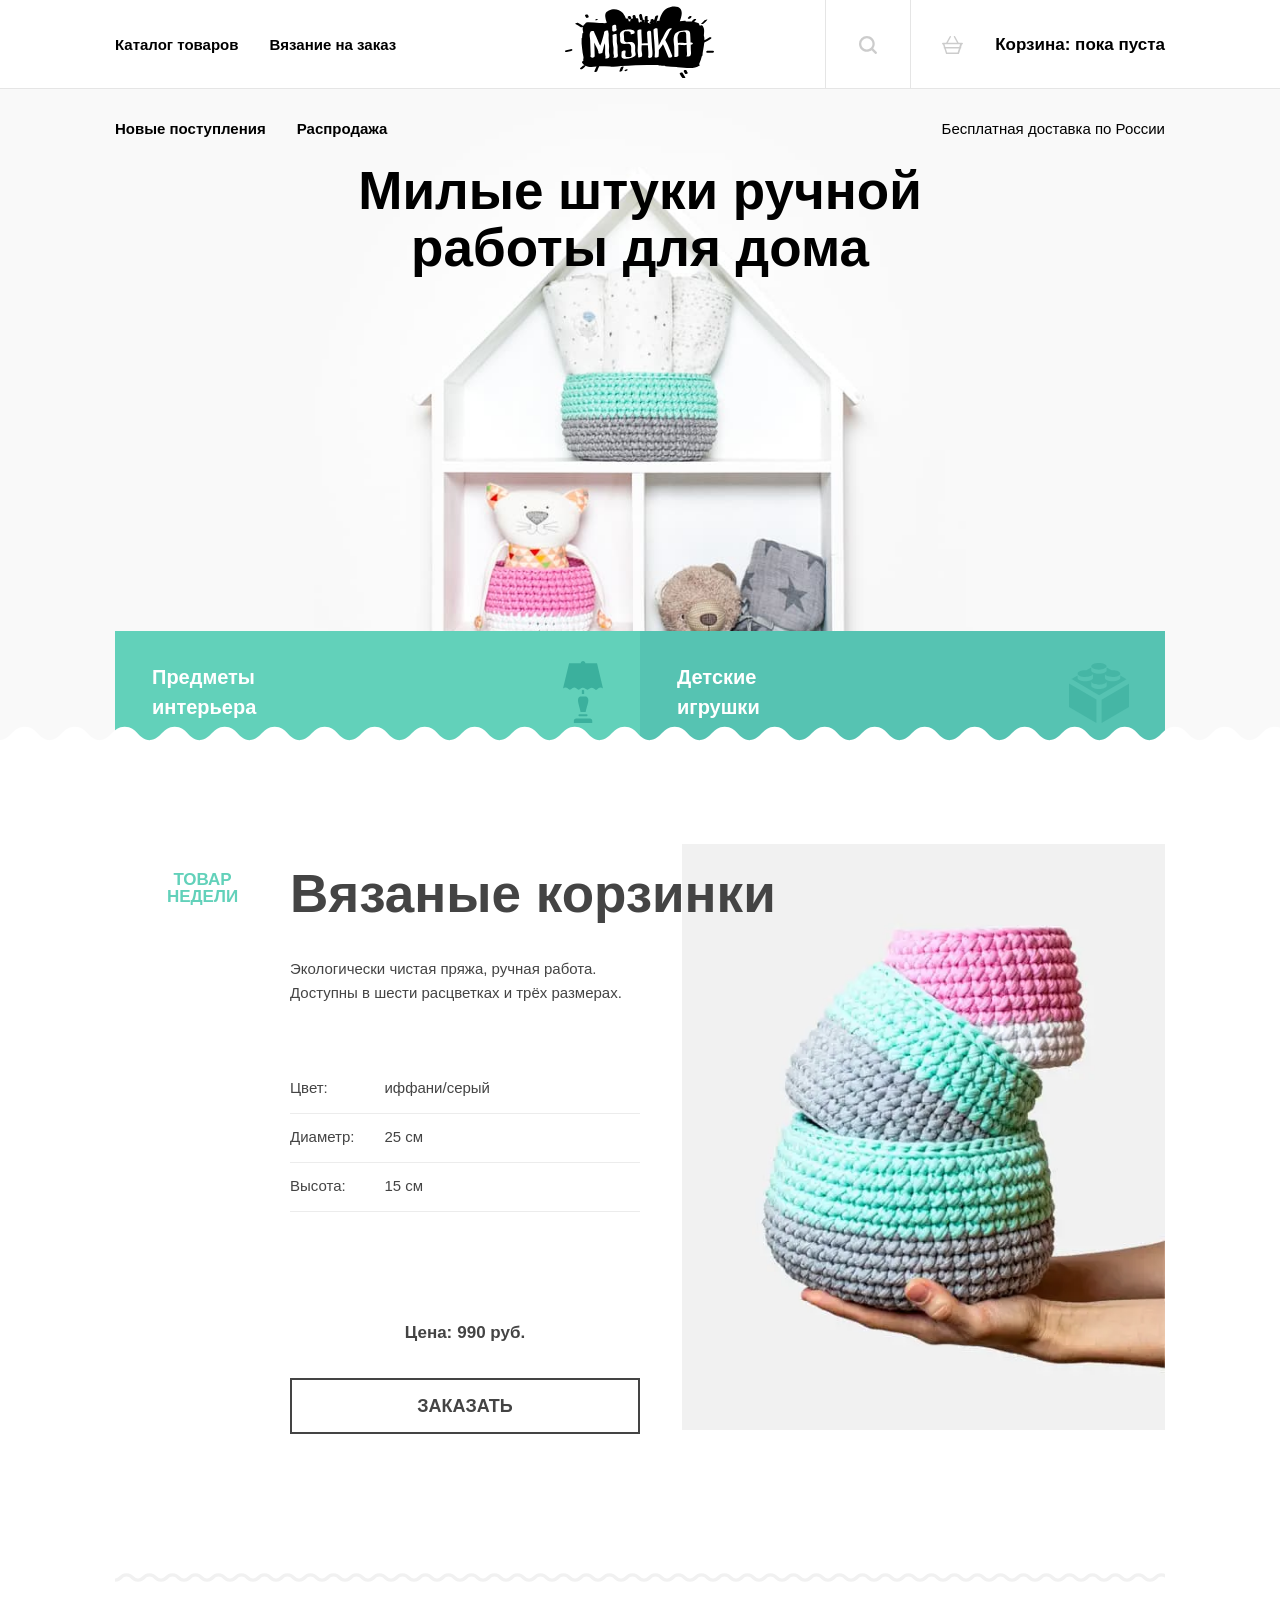
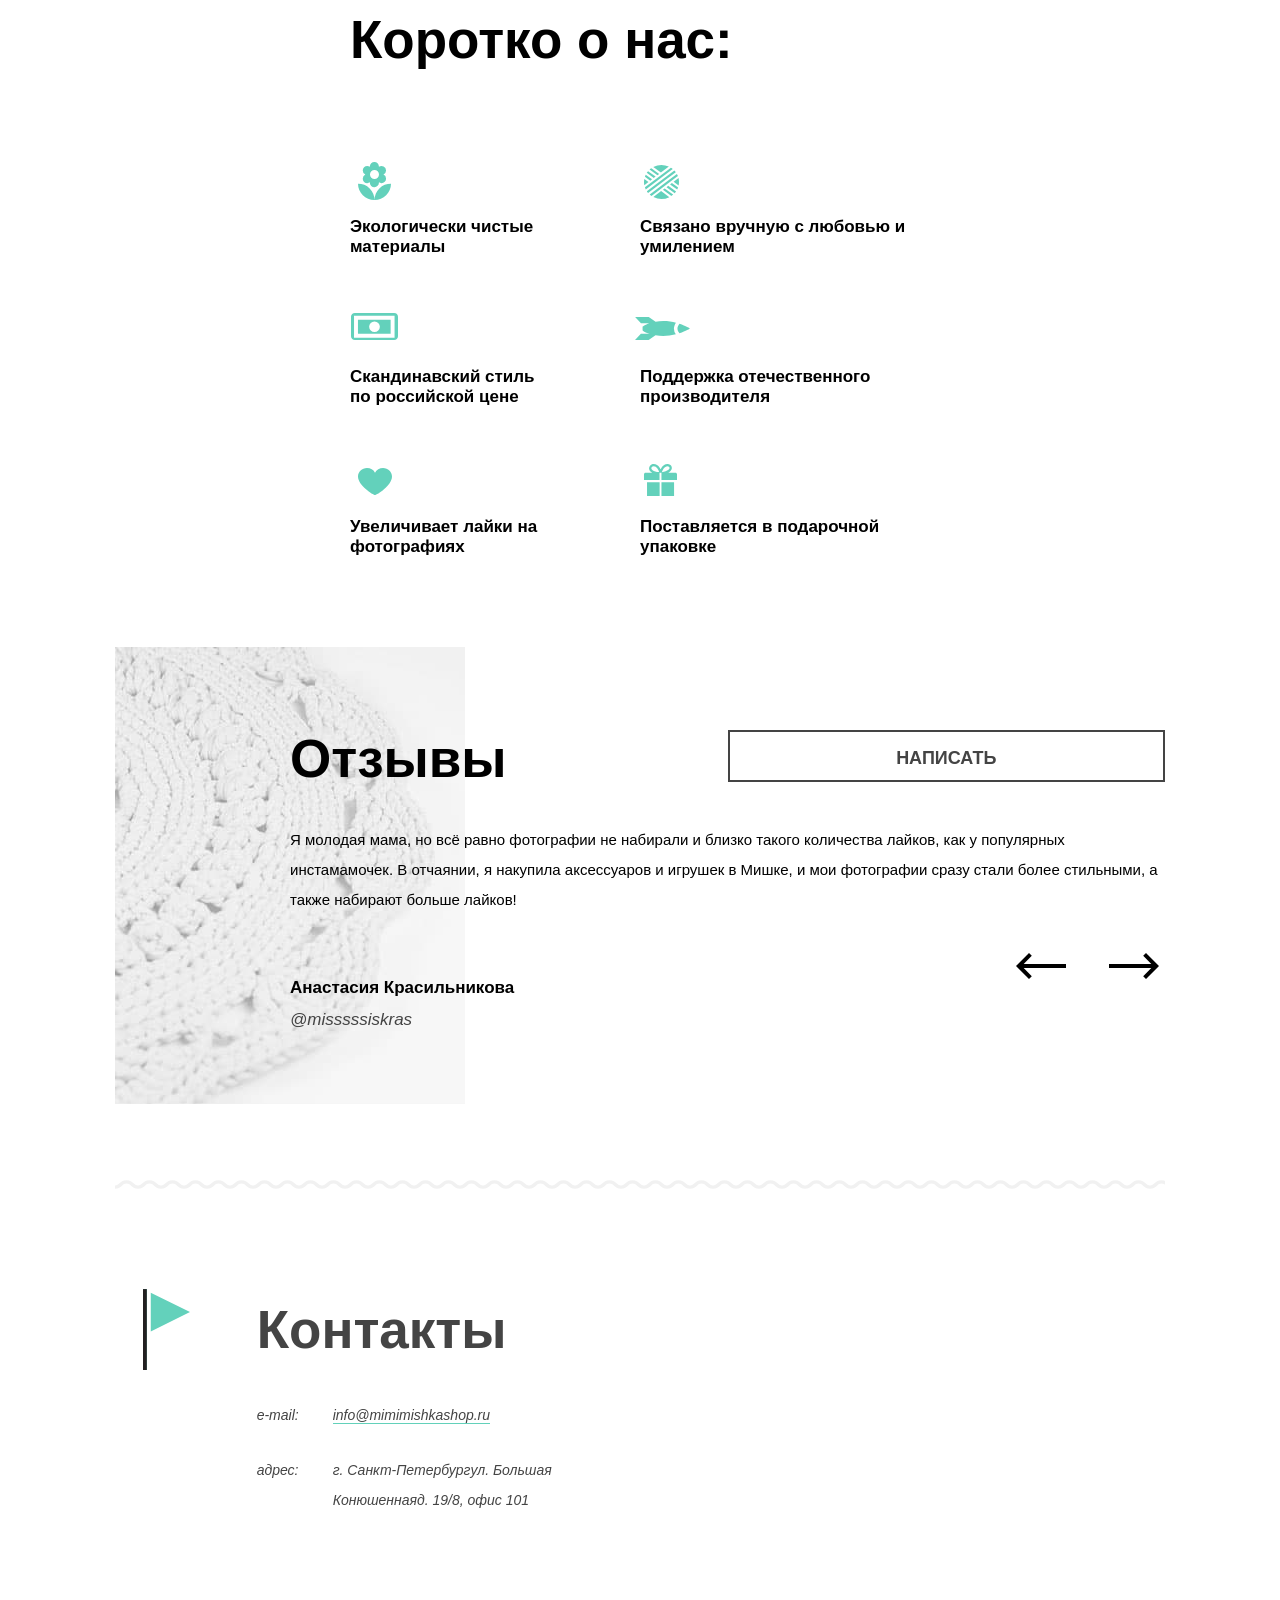
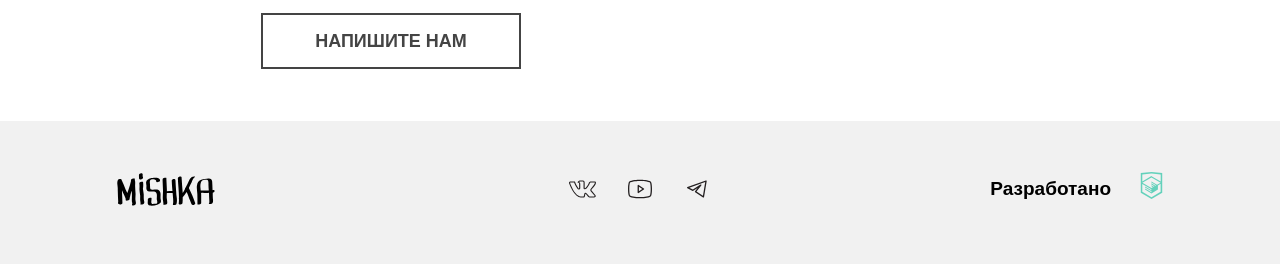
==== commit 3de35ccb: "Deploying to gh-pages from @ SemenKr/mishka@f512114eca92f2da33212f81e4c36166d9757f34 🚀" ====
--- a/index.html
+++ b/index.html
@@ -1 +1 @@
-<!DOCTYPE html><html class="page" lang="ru"><head><meta charset="utf-8"><meta name="viewport" content="width=device-width,initial-scale=1"><title>Главная | Мишка | HTML Academy</title><link rel="stylesheet" href="./css/style.css"><link rel="icon" href="favicon.ico" sizes="any"><link rel="icon" href="../img/favicons/32.svg" type="image/svg+xml"><link rel="icon" href="../img/favicons/32.png" type="image/png"><link rel="manifest" href="/source/manifest.webmanifest.json"><link rel="apple-touch-icon" href="../img/favicons/aple.png"></head><body class="page__body"><div class="main-header__wrapper"><header class="main-header main-header--nojs page__centerer page__centerer--mobile_off"><a class="header-logo main-header__logo" href="index.html" aria-current="page"><picture><source media="(min-width: 1150px)" srcset="./img/logo-desktop.svg"><source media="(min-width:768px)" srcset="/img/logo-tablet.svg"><img src="./img/logo-mobile.svg" width="86" height="35" alt="Логотип Мишки."></picture></a><button class="main-header__toggle" type="button"><span class="visually-hidden">Открыть меню</span></button><div class="main-header__nav-container nav-container"><nav class="main-nav main-header__nav"><ul class="main-nav__list site-list"><li class="site-list__item"><a class="site-list__link" href="catalog.html">Каталог товаров</a></li><li class="site-list__item"><a class="site-list__link" href="form.html">Вязание на заказ</a></li></ul><ul class="main-nav__sublist site-sublist"><li class="site-sublist__item"><a class="site-sublist__link" href="#">Новые поступления</a></li><li class="site-sublist__item"><a class="site-sublist__link" href="#">Распродажа</a></li></ul></nav><nav class="main-header__user user-nav"><ul class="user-nav__list user-list"><li class="user-list__item"><a class="user-list__link user-list__link--icon_search" href="#"><span>Поиск по сайту</span></a></li><li class="user-list__item"><a class="user-list__link user-list__link--icon_basket" href="#">Корзина: пока пуста</a></li></ul></nav></div><p class="main-header__description">Бесплатная доставка по России</p></header></div><main class="main-container"><h1 class="visually-hidden">Магазин милых штук ручной работы для дома "Mishka"</h1><section class="products"><h2 class="products__title heading page__centerer">Милые штуки ручной<br>работы для дома</h2><div class="page__centerer page__centerer--mobile_off"><ul class="products__list products-list"><li class="products-list__item"><a class="products-list__link products-list__link--icon_interior" href="#">Предметы<br>интерьера</a></li><li class="products-list__item"><a class="products-list__link products-list__link--icon_toy" href="#">Детские<br>игрушки</a></li></ul></div></section><section class="featured"><div class="featured__container page__centerer line-decor--bottom"><h2 class="visually-hidden">Описание</h2><div class="featured__product product"><h3 class="product__title heading">Вязаные корзинки</h3><span class="product__label card-label">Товар недели</span><div class="product__description-container"><p class="product__description">Экологически чистая пряжа, ручная работа. Доступны в шести расцветках и трёх размерах.</p><dl class="product__list product-specification"><dt class="product-specification__item">Цвет:</dt><dd class="product-specification__specification">иффани/серый</dd><dt class="product-specification__item">Диаметр:</dt><dd class="product-specification__specification">25 см</dd><dt class="product-specification__item">Высота:</dt><dd class="product-specification__specification">15 см</dd></dl></div><div class="product__image-wrapper"><picture><source srcset="img/triple-set-desktop@1x.webp, img/triple-set-desktop@2x.webp 2x" type="image/webp" media="(min-width: 1150px)"><source srcset="img/triple-set-tablet@1x.webp, img/triple-set-tablet@2x.webp 2x" type="image/webp" media="(min-width: 768px)"><source srcset="img/triple-set-mobile@1x.webp, img/triple-set-mobile@2x.webp 2x" type="image/webp"><source srcset="img/triple-set-desktop@1x.jpg, img/triple-set-desktop@2x.jpg 2x" type="image/jpg" media="(min-width: 1150px)"><source srcset="img/triple-set-tablet@1x.jpg, img/triple-set-tablet@2x.jpg 2x" type="image/jpg" media="(min-width: 768px)"><img class="image-content" src="img/triple-set-mobile@1x.jpg" srcset="img/triple-set-mobile@2x.jpg 2x" width="260" height="315" alt="Набор из трёх вязанных корзинок."></picture></div><div class="product__price-container"><dl class="product__price product-price"><dt class="product-price__description">Цена:</dt><dd class="product-price__number">990 руб.</dd></dl><a class="product__button button button--size_wide" href="form.html">Заказать</a></div></div></div></section><section class="about"><div class="about__container page__centerer"><h2 class="about__title heading heading">Коротко о нас:</h2><ul class="about__list advantage"><li class="advantage__item advantage__item--icon_flower">Экологически чистые материалы</li><li class="advantage__item advantage__item--icon_clew"><span class="advantage__text">Связано вручную с любовью и умилением</span></li><li class="advantage__item advantage__item--icon_banknote"><span class="advantage__text">Скандинавский стиль по российской цене</span></li><li class="advantage__item advantage__item--icon_rocket"><span class="advantage__text">Поддержка отечественного производителя</span></li><li class="advantage__item advantage__item--icon_heart"><span class="advantage__text">Увеличивает лайки на фотографиях</span></li><li class="advantage__item advantage__item--icon_gift-wrap"><span class="advantage__text">Поставляется в подарочной упаковке</span></li></ul></div></section><section class="reviews line-decor line-decor--bottom"><div class="reviews__container page__centerer"><h2 class="reviews__title heading heading">Отзывы</h2><figure class="reviews__quote quote"><blockquote class="quote__text">Я молодая мама, но всё равно фотографии не набирали и близко такого количества лайков, как у популярных инстамамочек. В отчаянии, я накупила аксессуаров и игрушек в Мишке, и мои фотографии сразу стали более стильными, а также набирают больше лайков!</blockquote><figcaption class="quote__author author">Анастасия Красильникова <span class="author__id author-id">@misssssiskras</span></figcaption></figure><div class="reviews__slider slider-reviews"><button class="slider-reviews__previous" type="button"><span class="visually-hidden">Предыдущий отзыв</span></button> <button class="slider-reviews__next" type="button"><span class="visually-hidden">Следующий отзыв</span></button></div><a class="reviews__write button button--size_wide" href="#">Написать</a></div></section><article class="contacts"><h2 class="contacts__title heading">Контакты</h2><address class="contacts__address address contacts__container page__centerer"><dl class="address__list"><dt class="address__email">e-mail:</dt><dd class="address__content address__content--email"><a class="address__link link-address" href="info@mimimishkashop.ru">info@mimimishkashop.ru</a></dd><dt class="address__title">адрес:</dt><dd class="address__content address__content--address">г. Санкт-Петербургул. Большая Конюшеннаяд. 19/8, офис 101</dd></dl></address><div class="contacts__map"><iframe class="contacts__map--active" src="https://yandex.ru/map-widget/v1/?um=constructor%3A56943108656d57f1b1e594684afc21aa73ea50ce63662cf152f8f68469f84417&amp;source=constructor"></iframe><noscript class="contacts__map--passive"><picture><source srcset="img/map-desktop@1x.webp, img/map-desktop@2x.webp 2x" type="image/webp" media="(min-width: 1150px)"><source srcset="img/map-tablet@1x.webp, img/map-tablet@2x.webp 2x" type="image/webp" media="(min-width: 768px)"><source srcset="img/map-mobile@1x.webp, img/map-mobile@2x.webp 2x" type="image/webp"><source srcset="img/map-desktop@1x.png, img/map-desktop@2x.png 2x" type="image/png" media="(min-width: 1150px)"><source srcset="img/map-tablet@1x.png, img/map-tablet@2x.png 2x" type="image/png" media="(min-width: 768px)"><img class="image-content image-content--cover" src="img/map-mobile@1x.png" srcset="img/map-mobile@2x.png 2x" width="320" height="454" alt="Наш адресс."></picture></noscript></div><div class="contacts__button-wrapper contacts__container page__centerer"><button class="contacts__button button button--size_wide contacts__container" type="button">Напишите нам</button></div></article></main><footer class="main-footer"><div class="main-footer__container page__centerer"><a class="main-footer__logo" href="index.html" aria-current="page"><span class="visually-hidden">Логотип Мишки</span></a><div class="main-footer__social social"><ul class="social__list"><li class="social__item"><a class="social__link social__link--vkontakte" href="https://vk.com/htmlacademy"><span class="visually-hidden">Мы в Вконтакте</span></a></li><li class="social__item"><a class="social__link social__link--youtube" href="https://www.youtube.com/user/htmlacademyru"><span class="visually-hidden">Мы в Ютубе</span></a></li><li class="social__item"><a class="social__link social__link--telegram" href="https://t.me/htmlacademy"><span class="visually-hidden">Мы в Телеграме</span></a></li></ul></div><div class="main-footer__copyright copyright"><b class="copyright__text">Разработано</b> <a class="copyright__link" href="https://htmlacademy.ru/intensive/adaptive"><span class="visually-hidden">Логотип HTML Academy</span></a></div></div></footer><div class="main-modal__container main-modal__container--close"><div class="main-modal"><div class="main-modal__centerer"><form class="main-modal__form modal-form" action="https://echo.htmlacademy.ru/" method="post"><h2 class="modal-form__title heading heading--level_2">Добавить в корзину</h2><div class="modal-form__buttons basket-button"><fieldset class="basket-button__field fieldset-border"><legend class="basket-button__title">Выберите размер:</legend><ul class="basket-button__list"><li class="basket-button__item button-size"><input class="button-size__control visually-hidden" type="radio" name="basket-size" value="size-s" id="basket-button--size_s" checked="checked"> <label class="button-size__label" for="basket-button--size_s">s</label></li><li class="basket-button__item basket-button__item--size_m button-size"><input class="button-size__control visually-hidden" type="radio" name="basket-size" value="size-m" id="basket-button--size_m"> <label class="button-size__label" for="basket-button--size_m">m</label></li><li class="basket-button__item button-size"><input class="button-size__control visually-hidden" type="radio" name="basket-size" value="size-l" id="basket-button--size_l"> <label class="button-size__label" for="basket-button--size_l">l</label></li></ul></fieldset></div><button class="modal-form__submit button button--basket button--size_wide" type="submit">Добавить</button></form></div></div></div><script src="./js/script.js"></script></body></html>+<!DOCTYPE html><html class="page" lang="ru"><head><meta charset="utf-8"><meta name="viewport" content="width=device-width,initial-scale=1"><title>Главная | Мишка | HTML Academy</title><link rel="stylesheet" href="./css/style.css"><link rel="icon" href="favicon.ico" sizes="any"><link rel="icon" href="favicons/32.svg" type="image/svg+xml"><link rel="manifest" href="manifest.webmanifest"><link rel="apple-touch-icon" href="favicons/180.png"></head><body class="page__body"><div class="main-header__wrapper"><header class="main-header main-header--nojs page__centerer page__centerer--mobile_off"><a class="header-logo main-header__logo" href="index.html" aria-current="page"><picture><source media="(min-width: 1150px)" srcset="img/logo.svg#desktop"><source media="(min-width:768px)" srcset="img/logo.svg#tablet"><img src="img/logo.svg#mobile" width="90" height="36" alt="Логотип Мишки."></picture></a><button class="main-header__toggle" type="button"><span class="visually-hidden">Открыть меню</span></button><div class="main-header__nav-container nav-container"><nav class="main-nav main-header__nav"><ul class="main-nav__list site-list"><li class="site-list__item"><a class="site-list__link" href="catalog.html">Каталог товаров</a></li><li class="site-list__item"><a class="site-list__link" href="form.html">Вязание на заказ</a></li></ul><ul class="main-nav__sublist site-sublist"><li class="site-sublist__item"><a class="site-sublist__link" href="#">Новые поступления</a></li><li class="site-sublist__item"><a class="site-sublist__link" href="#">Распродажа</a></li></ul></nav><nav class="main-header__user user-nav"><ul class="user-nav__list user-list"><li class="user-list__item"><a class="user-list__link user-list__link--icon_search" href="#"><span>Поиск по сайту</span></a></li><li class="user-list__item"><a class="user-list__link user-list__link--icon_basket" href="#">Корзина: пока пуста</a></li></ul></nav></div><p class="main-header__description">Бесплатная доставка по России</p></header></div><main class="main-container"><h1 class="visually-hidden">Магазин милых штук ручной работы для дома "Mishka"</h1><section class="products"><h2 class="products__title heading page__centerer">Милые штуки ручной<br>работы для дома</h2><div class="page__centerer page__centerer--mobile_off"><ul class="products__list products-list"><li class="products-list__item"><a class="products-list__link products-list__link--icon_interior" href="#">Предметы<br>интерьера</a></li><li class="products-list__item"><a class="products-list__link products-list__link--icon_toy" href="#">Детские<br>игрушки</a></li></ul></div></section><section class="featured"><div class="featured__container page__centerer line-decor--bottom"><h2 class="visually-hidden">Описание</h2><div class="featured__product product"><h3 class="product__title heading">Вязаные корзинки</h3><span class="product__label card-label">Товар недели</span><div class="product__description-container"><p class="product__description">Экологически чистая пряжа, ручная работа. Доступны в шести расцветках и трёх размерах.</p><dl class="product__list product-specification"><dt class="product-specification__item">Цвет:</dt><dd class="product-specification__specification">иффани/серый</dd><dt class="product-specification__item">Диаметр:</dt><dd class="product-specification__specification">25 см</dd><dt class="product-specification__item">Высота:</dt><dd class="product-specification__specification">15 см</dd></dl></div><div class="product__image-wrapper"><picture><source srcset="img/triple-set-desktop@1x.webp, img/triple-set-desktop@2x.webp 2x" type="image/webp" media="(min-width: 1150px)"><source srcset="img/triple-set-tablet@1x.webp, img/triple-set-tablet@2x.webp 2x" type="image/webp" media="(min-width: 768px)"><source srcset="img/triple-set-mobile@1x.webp, img/triple-set-mobile@2x.webp 2x" type="image/webp"><source srcset="img/triple-set-desktop@1x.jpg, img/triple-set-desktop@2x.jpg 2x" type="image/jpg" media="(min-width: 1150px)"><source srcset="img/triple-set-tablet@1x.jpg, img/triple-set-tablet@2x.jpg 2x" type="image/jpg" media="(min-width: 768px)"><img class="image-content" src="img/triple-set-mobile@1x.jpg" srcset="img/triple-set-mobile@2x.jpg 2x" width="260" height="315" alt="Набор из трёх вязанных корзинок."></picture></div><div class="product__price-container"><dl class="product__price product-price"><dt class="product-price__description">Цена:</dt><dd class="product-price__number">990 руб.</dd></dl><a class="product__button button button--size_wide" href="form.html">Заказать</a></div></div></div></section><section class="about"><div class="about__container page__centerer"><h2 class="about__title heading heading">Коротко о нас:</h2><ul class="about__list advantage"><li class="advantage__item advantage__item--icon_flower">Экологически чистые материалы</li><li class="advantage__item advantage__item--icon_clew"><span class="advantage__text">Связано вручную с любовью и умилением</span></li><li class="advantage__item advantage__item--icon_banknote"><span class="advantage__text">Скандинавский стиль по российской цене</span></li><li class="advantage__item advantage__item--icon_rocket"><span class="advantage__text">Поддержка отечественного производителя</span></li><li class="advantage__item advantage__item--icon_heart"><span class="advantage__text">Увеличивает лайки на фотографиях</span></li><li class="advantage__item advantage__item--icon_gift-wrap"><span class="advantage__text">Поставляется в подарочной упаковке</span></li></ul></div></section><section class="reviews line-decor line-decor--bottom"><div class="reviews__container page__centerer"><h2 class="reviews__title heading heading">Отзывы</h2><figure class="reviews__quote quote"><blockquote class="quote__text">Я молодая мама, но всё равно фотографии не набирали и близко такого количества лайков, как у популярных инстамамочек. В отчаянии, я накупила аксессуаров и игрушек в Мишке, и мои фотографии сразу стали более стильными, а также набирают больше лайков!</blockquote><figcaption class="quote__author author">Анастасия Красильникова <span class="author__id author-id">@misssssiskras</span></figcaption></figure><div class="reviews__slider slider-reviews"><button class="slider-reviews__previous" type="button"><span class="visually-hidden">Предыдущий отзыв</span></button> <button class="slider-reviews__next" type="button"><span class="visually-hidden">Следующий отзыв</span></button></div><a class="reviews__write button button--size_wide" href="#">Написать</a></div></section><article class="contacts"><h2 class="contacts__title heading">Контакты</h2><address class="contacts__address address contacts__container page__centerer"><dl class="address__list"><dt class="address__email">e-mail:</dt><dd class="address__content address__content--email"><a class="address__link link-address" href="info@mimimishkashop.ru">info@mimimishkashop.ru</a></dd><dt class="address__title">адрес:</dt><dd class="address__content address__content--address">г. Санкт-Петербургул. Большая Конюшеннаяд. 19/8, офис 101</dd></dl></address><div class="contacts__map"><iframe class="contacts__map--active" src="https://yandex.ru/map-widget/v1/?um=constructor%3A56943108656d57f1b1e594684afc21aa73ea50ce63662cf152f8f68469f84417&amp;source=constructor"></iframe><noscript class="contacts__map--passive"><picture><source srcset="img/map-desktop@1x.webp, img/map-desktop@2x.webp 2x" type="image/webp" media="(min-width: 1150px)"><source srcset="img/map-tablet@1x.webp, img/map-tablet@2x.webp 2x" type="image/webp" media="(min-width: 768px)"><source srcset="img/map-mobile@1x.webp, img/map-mobile@2x.webp 2x" type="image/webp"><source srcset="img/map-desktop@1x.png, img/map-desktop@2x.png 2x" type="image/png" media="(min-width: 1150px)"><source srcset="img/map-tablet@1x.png, img/map-tablet@2x.png 2x" type="image/png" media="(min-width: 768px)"><img class="image-content image-content--cover" src="img/map-mobile@1x.png" srcset="img/map-mobile@2x.png 2x" width="320" height="454" alt="Наш адресс."></picture></noscript></div><div class="contacts__button-wrapper contacts__container page__centerer"><button class="contacts__button button button--size_wide contacts__container" type="button">Напишите нам</button></div></article></main><footer class="main-footer"><div class="main-footer__container page__centerer"><a class="main-footer__logo-link" href="index.html" aria-current="page"><span class="visually-hidden">Логотип Мишки</span> <svg class="main-footer__logo" width="102" height="34"><use href="img/logo.svg#footer"></use></svg></a><div class="main-footer__social social"><ul class="social__list"><li class="social__item"><a class="social__link social__link--vkontakte" href="https://vk.com/htmlacademy"><span class="visually-hidden">Мы в Вконтакте</span></a></li><li class="social__item"><a class="social__link social__link--youtube" href="https://www.youtube.com/user/htmlacademyru"><span class="visually-hidden">Мы в Ютубе</span></a></li><li class="social__item"><a class="social__link social__link--telegram" href="https://t.me/htmlacademy"><span class="visually-hidden">Мы в Телеграме</span></a></li></ul></div><div class="main-footer__copyright copyright"><b class="copyright__text">Разработано</b> <a class="copyright__link" href="https://htmlacademy.ru/intensive/adaptive"><span class="visually-hidden">Логотип HTML Academy</span></a></div></div></footer><div class="main-modal__container main-modal__container--close"><div class="main-modal"><div class="main-modal__centerer"><form class="main-modal__form modal-form" action="https://echo.htmlacademy.ru/" method="post"><h2 class="modal-form__title heading heading--level_2">Добавить в корзину</h2><div class="modal-form__buttons basket-button"><fieldset class="basket-button__field fieldset-border"><legend class="basket-button__title">Выберите размер:</legend><ul class="basket-button__list"><li class="basket-button__item button-size"><input class="button-size__control visually-hidden" type="radio" name="basket-size" value="size-s" id="basket-button--size_s" checked="checked"> <label class="button-size__label" for="basket-button--size_s">s</label></li><li class="basket-button__item basket-button__item--size_m button-size"><input class="button-size__control visually-hidden" type="radio" name="basket-size" value="size-m" id="basket-button--size_m"> <label class="button-size__label" for="basket-button--size_m">m</label></li><li class="basket-button__item button-size"><input class="button-size__control visually-hidden" type="radio" name="basket-size" value="size-l" id="basket-button--size_l"> <label class="button-size__label" for="basket-button--size_l">l</label></li></ul></fieldset></div><button class="modal-form__submit button button--basket button--size_wide" type="submit">Добавить</button></form></div></div></div><script src="./js/script.js"></script></body></html>
--- a/css/style.css
+++ b/css/style.css
@@ -1 +1 @@
-@font-face{font-family:"Open Sans";font-weight:400;font-style:normal;font-display:swap;src:local("Open Sans"),url(/source/fonts/opensans.woff2)format("woff2"),url(/source/fonts/opensans.woff)format("woff")}@font-face{font-family:"Open Sans Bold";font-weight:700;font-style:normal;font-display:swap;src:local("Open Sans"),url(/source/fonts/opensansbold.woff2)format("woff2"),url(/source/fonts/opensansbold.woff)format("woff")}:root{--main-font:"Open Sans", sans-serif;--main-color:#ffffff;--second-color:#f1f1f1;--accent-color:#63d1bb;--accent-color-dark:#56c3b2;--button-color:#444444}img{max-width:100%;object-fit:contain;object-position:center}.page{font-family:var(--main-font);height:100%;background:var(--main-color)}.page,.page__body{margin:0}.page__centerer{margin-inline:30px;min-width:260px;max-width:1050px}@media (min-width:768px){.page__centerer{margin-inline:50px}}@media (min-width:1150px){.page__centerer{margin-inline:auto}}@media (max-width:767.9px){.page__centerer--mobile_off{display:contents}}@media (min-width:1150px){.page__centerer--desktop_off{display:contents}}.visually-hidden{position:fixed;transform:scale(0)}.line-decor--bottom::after{content:"";background-image:url(../icons/sprite.svg#zigzag-line);background-repeat:repeat-x;background-size:auto;position:absolute;display:block;box-sizing:border-box;left:0;right:0;z-index:2;height:6px;margin-top:1px}@media (min-width:768px){.line-decor--bottom::after{height:17px;margin-top:85px}}@media (min-width:1150px){.line-decor--bottom::after{height:23px;margin-top:96px}}.main-header{background:var(--main-color, #ffffff);padding-top:22px;padding-bottom:22px;display:flex;justify-content:center;z-index:2}@media (min-width:768px){.main-header{padding:0;display:flex;flex-wrap:wrap;justify-content:space-between;position:relative}}@media (min-width:1150px){.main-header{display:grid;grid-template-columns:1fr auto 1fr;max-width:1050px}}.main-header__wrapper{position:relative;border-bottom:1px solid rgba(0,0,0,.1)}@media (min-width:768px){.main-header__logo{order:1}}@media (min-width:1150px){.main-header__logo{order:2}}.main-header__toggle{position:absolute;border:0;display:block;background-color:var(--main-color);width:21px;height:20px;z-index:2;right:30px;top:40%;cursor:pointer;transition:all 200ms ease-in}@media (min-width:768px){.main-header__toggle{display:none}}.main-header--menu_closed .main-header__toggle::before{content:"";background:url(../icons/sprite.svg#header-nav-burger);background-repeat:no-repeat;background-position:center;width:22px;height:22px;display:block;justify-self:flex-end;transition:all 200ms ease-in}@media (min-width:768px){.main-header--menu_closed .main-header__toggle::before{display:none}}@media (max-width:767.9px){.main-header--menu_closed .main-header__nav-container{display:none}}.main-header--menu_opened .main-header__toggle::before{content:"";background:url(../icons/sprite.svg#menu-close);background-repeat:no-repeat;background-position:center;width:22px;height:22px;display:block;justify-self:flex-end;transition:all 200ms ease-in}@media (min-width:768px){.main-header--menu_opened .main-header__toggle::before{display:none}}@media (max-width:767.9px){.main-header--menu_opened .main-header__nav-container{position:absolute;bottom:-383%;left:0;display:flex;flex-direction:column;width:100%;background:var(--main-color);min-width:260px}}@media (min-width:768px){.main-header--menu_opened .main-header__nav-container{display:contents}}.main-header--nojs .nav-container{position:static;min-height:0;bottom:-400%;left:0}@media (max-width:767.9px){.main-header__nav{margin:0}}@media (min-width:768px){.main-header__nav{order:3}}@media (min-width:1150px){.main-header__nav{order:1;justify-content:flex-start}}.main-header__user{margin:0}@media (min-width:768px) and (max-width:1149.9px){.main-header__user{order:2;margin-left:auto}}@media (min-width:1150px){.main-header__user{order:3;margin-left:auto}}.main-header__description{margin:0;font-size:15px;line-height:1.6}@media (max-width:767.9px){.main-header__description{display:none}}@media (min-width:768px){.main-header__description{order:4;position:absolute;bottom:-60%;right:0}.main-nav__sublist{display:none}}@media (min-width:1150px){.main-nav__sublist{position:absolute;bottom:-60%;left:0;background:0 0;display:block}}.header-logo{display:flex;justify-content:center;align-items:center;justify-self:center;transition:all 200ms ease-in}@media (min-width:768px) and (max-width:1149.9px){.header-logo img{width:116px;height:46px}}@media (min-width:1150px){.header-logo img{width:150px;height:72px}}.header-logo img:active,.header-logo img:hover{opacity:60%;transition:all 200ms ease-in}.header-logo img:active{opacity:30%}.main-nav{background:var(--main-color);font-size:17px;line-height:24px;font-weight:700}@media (max-width:767.9px){.main-nav{padding:0}}@media (min-width:768px){.main-nav{background-color:inherit}}@media (max-width:767.9px){.main-nav__list{margin:0}}@media (min-width:768px){.main-nav__list{max-width:60%;display:flex;flex-wrap:wrap;position:absolute;bottom:-100%;left:0;background:0 0}}@media (min-width:1150px){.main-nav__list{position:static;flex-direction:row;min-width:450px}}@media (max-width:767.9px){.main-nav__sublist{display:none}}.user-nav__list{margin:0}@media (max-width:767.9px){.nav-container{display:flex;flex-direction:column;width:100%;background:var(--main-color);min-width:320px;z-index:2}}@media (min-width:768px){.nav-container{display:contents}}.site-list{list-style-type:none;padding:0}@media (min-width:768px){.site-list{display:flex;max-width:60%;flex-wrap:wrap;margin:0;z-index:2}}@media (min-width:1150px){.site-list{margin-left:0}}@media (min-width:768px){.site-list__item{margin-right:31px}}@media (max-width:767.9px){.site-list a{position:relative;display:block;padding-top:28.5px;padding-bottom:26.5px;padding-left:76px;box-shadow:0 1px 0#ececec,inset 0 1px 0#ececec;cursor:pointer}}.site-list__link{font-size:17px;line-height:24px;font-weight:700;color:#000;text-decoration:none;position:relative;display:flex;justify-content:center;align-items:center}@media (min-width:768px){.site-list__link{font-size:15px;line-height:1.6}}.site-list__link:active,.site-list__link:hover{color:rgba(0,0,0,.6);transition:all 200ms ease-in}.site-list__link:active{color:rgba(0,0,0,.3)}@media (min-width:768px){.site-list__link{padding-top:32.5px;padding-bottom:31.5px}}.site-sublist{list-style-type:none;padding:0;z-index:2}@media (min-width:1150px){.site-sublist{display:flex;max-width:50%;flex-wrap:wrap;margin:0;height:auto}.site-sublist__item{margin-right:31px}}.site-sublist__link{font-size:17px;line-height:24px;color:#000;text-decoration:none}.site-sublist__link:active,.site-sublist__link:hover{color:rgba(0,0,0,.6);transition:all 200ms ease-in}.site-sublist__link:active{color:rgba(0,0,0,.3)}@media (min-width:768px){.site-sublist__link{padding-top:32.5px;padding-bottom:31.5px;margin-bottom:20px}}@media (min-width:1150px){.site-sublist__link{padding-top:32.5px;padding-bottom:31.5px;font-weight:700;font-size:15px;line-height:1.6}}.user-list{list-style-type:none;padding:0;background:var(--main-color)}@media (min-width:768px){.user-list{position:relative;display:flex;align-items:center;border-left:1px solid rgba(0,0,0,.1)}}.user-list__link{font-size:17px;line-height:24px;font-weight:700;color:#000;text-decoration:none;position:relative;display:flex;justify-content:center;align-items:center}@media (max-width:767.9px){.user-list__link{position:relative;display:flex;justify-content:flex-start;align-items:center;padding-top:28.5px;padding-bottom:26.5px;box-shadow:0 1px 0#ececec,inset 0 1px 0#ececec;cursor:pointer}}.user-list__link:active,.user-list__link:hover{color:rgba(0,0,0,.6);transition:all 200ms ease-in}.user-list__link:active{color:rgba(0,0,0,.3)}@media (min-width:768px){.user-list__link{padding-top:32.5px;padding-bottom:31.5px}}.user-list__link--icon_search{--icon:url("../icons/sprite.svg#search");background-repeat:no-repeat;background-position:center}@media (min-width:768px){.user-list__link--icon_search{min-width:82px}.user-list__link--icon_search span{display:none}}.user-list__link--icon_basket::before,.user-list__link--icon_search::before{content:"";display:block;width:22px;height:22px;background:#000;-webkit-mask:var(--icon);mask:var(--icon);margin-right:31px;margin-left:31px}.user-list__link--icon_search:hover::before{transition:all 200ms ease-in;background:#63d1bb}.user-list__link--icon_search:active::before{transition:all 200ms ease-in;background:rgba(99,209,187,.3)}.user-list__link--icon_basket{--icon:url("../icons/sprite.svg#basket");background-repeat:no-repeat;background-position:center;border-left:1px solid rgba(0,0,0,.1)}.user-list__link--icon_basket::before{-webkit-mask:var(--icon) no-repeat;mask:var(--icon) no-repeat;box-sizing:border-box;transition:all 200ms ease-in}.user-list__link--icon_basket:hover::before{transition:all 200ms ease-in;background:#63d1bb}.user-list__link--icon_basket:active::before{transition:all 200ms ease-in;background:rgba(99,209,187,.3)}.heading{font-size:27px;line-height:30px;font-weight:700;text-align:center;word-wrap:break-word}@media (min-width:768px){.heading{font-size:43px;line-height:50px}}@media (min-width:1150px){.heading{font-size:53px;line-height:57px}}.heading--level_2,.heading--level_3{font-size:25px;margin-top:0;margin-bottom:0}.heading--level_3{font-size:17px;line-height:1.41;text-align:start}@media (min-width:768px){.heading--level_3{font-size:20px;line-height:1.2}}.button{font-family:var(--main-font);font-size:18px;line-height:20px;font-weight:700;text-transform:uppercase;text-align:center;text-decoration:none;width:-moz-fit-content;width:fit-content;background:var(--main-color);padding:16px 26px;color:#444;border:2px solid #444;box-sizing:border-box;display:inline-block;word-wrap:break-word;cursor:pointer}.button:hover{color:#fff;background-color:#444;transition:all 200ms ease-in}.button:active{color:rgba(255,255,255,.3);transition:all 200ms ease-in}.button--size_wide{width:100%}.button--basket{color:#fff;background-color:#63d1bb;font-size:17px;line-height:16px;border:0;padding:18px 0}.products{position:relative;background-image:url(../img/background-featured-mobile@1x.jpg);background-color:#f9f9f9;background-repeat:no-repeat;background-size:contain;background-position:top;padding-top:73px;box-sizing:border-box;min-width:320px}@media (-webkit-min-device-pixel-ratio:2),(min-resolution:2dppx){.products{background-image:url(../img/background-featured-mobile@2x.jpg)}}@media (min-width:768px){.products{background-image:url(../img/background-featured-desktop@1x.jpg)}}@media (min-width:768px) and (-webkit-min-device-pixel-ratio:2),(min-width:768px) and (min-resolution:2dppx){.products{background-image:url(../img/background-featured-desktop@2x.jpg)}}@media (min-width:768px){.products::after{content:"";display:block;background:url(../icons/sprite.svg#wave-decore);background-repeat:repeat-x;background-size:35px;height:24px;width:100%;position:absolute;bottom:-2px}}@media (min-width:1150px){.products::after{content:"";display:block;background:url(../icons/sprite.svg#wave-decore);background-repeat:repeat-x;background-size:50px;height:34px;width:100%;position:absolute;bottom:-2px}}.products__title{margin-bottom:0;margin-top:0}.products-list{margin:0;list-style-type:none;padding:0;display:grid;grid-template-columns:1fr;grid-template-rows:auto auto}@media (max-width:767.9px){.products-list{margin-top:120px}}@media (min-width:768px){.products-list{margin-top:372px;grid-template-columns:1fr 1fr}}@media (min-width:1150px){.products-list{margin-top:355px}}.products-list__link{font-size:19px;line-height:24px;font-weight:700;color:#fff;text-decoration:none;box-sizing:border-box;display:flex;justify-content:space-between;align-items:center;width:auto;cursor:pointer;padding:23px 34px 18px 30px}@media (min-width:768px){.products-list__link{font-size:20px;line-height:30px;padding:30px 35px 27px 36px}.products-list__link:hover{margin-top:-5px;padding-bottom:32px;transition:all 200ms ease-in}}@media (min-width:1150px){.products-list__link{font-size:20px;line-height:30px;padding:30px 35px 27px 37px}}.products-list__link:hover{margin-top:-5px;padding-bottom:23px;transition:all 200ms ease-in}.products-list__link--icon_interior{background:var(--accent-color, #63d1bb);--icon:url("../icons/sprite.svg#interior")}.products-list__link--icon_interior:active,.products-list__link--icon_interior:hover{background:#59d5bc;transition:all 200ms ease-in}@media (min-width:768px){.products-list__link--icon_interior:hover{background:#59d5bc;transition:all 200ms ease-in}}@media (min-width:1150px){.products-list__link--icon_interior:hover{background:#59d5bc;transition:all 200ms ease-in}}.products-list__link--icon_toy{background:var(--accent-color-dark, #56c3b2);--icon:url("../icons/sprite.svg#toy")}.products-list__link--icon_toy:active,.products-list__link--icon_toy:hover{background:#46c1ae;transition:all 200ms ease-in}@media (min-width:768px){.products-list__link--icon_toy:hover{background:#46c1ae;transition:all 200ms ease-in}}@media (min-width:1150px){.products-list__link--icon_toy:hover{background:#46c1ae;transition:all 200ms ease-in}}.products-list__link::after{content:"";display:block;width:62px;height:62px;background:rgba(20,144,128,.5);-webkit-mask:var(--icon) no-repeat;mask:var(--icon) no-repeat;transition:all 200ms ease-in;min-width:62px}.featured{padding:0}.featured__container{padding-top:31px;padding-bottom:36px}@media (min-width:768px){.featured__container{padding-top:39.5px;padding-bottom:52px}}@media (min-width:1150px){.featured__container{padding-top:54px;padding-bottom:73px;position:relative}}.product{background:var(--main-color);color:#444;font-size:15px;line-height:24px;font-weight:400;display:flex;flex-direction:column;max-width:1050px}@media (min-width:768px){.product{display:grid;grid-template-columns:1fr 1fr 1fr 1fr;grid-template-rows:auto auto auto}}@media (min-width:1150px){.product{display:grid;grid-template-columns:1fr 1fr 1fr 1fr 1fr 1fr;grid-template-rows:auto auto auto}}.product__title{margin:0 0 3.5px;text-align:start}@media (min-width:768px){.product__title{grid-column:1/4;grid-row:1/2;margin-bottom:37.5px}}@media (min-width:1150px){.product__title{grid-column:2/5;grid-row:1/2;z-index:2;margin-top:61px;margin-bottom:35px}}.product__label{margin-bottom:17.5px}@media (min-width:768px){.product__label{grid-column:4/-1;grid-row:1/2;width:100px;margin-left:auto;text-align:center}}@media (min-width:1150px){.product__label{grid-column:1/2;grid-row:1/2;margin:67px auto 0}}@media (min-width:768px){.product__description-container{grid-column:1/3;grid-row:2/3}}@media (min-width:1150px){.product__description-container{grid-column:2/4;grid-row:2/3}}@media (min-width:768px){.product__price-container{grid-column:1/3;grid-row:3/4}}@media (min-width:1150px){.product__price-container{grid-column:2/4;grid-row:3/4}}.product__description{margin:0 0 15px}@media (min-width:768px){.product__description{margin-bottom:35px}}@media (min-width:1150px){.product__description{margin-bottom:60px}}.product__list{list-style-type:none;margin:0 0 27px}@media (min-width:768px){.product__list{margin-bottom:57px}}@media (min-width:1150px){.product__list{margin-bottom:109px}}.product__image-wrapper{display:block}@media (max-width:767.9px){.product__image-wrapper{margin-bottom:25.5px}}@media (min-width:768px){.product__image-wrapper{grid-column:3/-1;grid-row:2/4;margin-left:42px}}@media (min-width:1150px){.product__image-wrapper{grid-column:4/7;grid-row:1/4}}.product__price{text-align:center}.product__button{margin-top:24.5px;margin-bottom:36px}@media (min-width:768px){.product__button{margin-top:33px}}.card-label{color:var(--accent-color);font-size:17px;line-height:20px;font-weight:700;text-transform:uppercase}@media (min-width:768px){.card-label{line-height:1}}.product-specification{font-size:15px;line-height:20px;font-weight:400;color:#444;display:grid;grid-template-columns:auto 1fr;border-collapse:collapse}.product-specification__item,.product-specification__specification{grid-column:1/2;border-bottom:1px solid #ececec;margin:0;padding-top:13px;padding-bottom:15px;position:relative;word-wrap:break-word}.product-specification__specification{grid-column:2/3;padding-bottom:13px;padding-left:30px}.product-price{font-size:17px;line-height:24px;font-weight:700;color:#444;display:flex;justify-content:center;margin:0}.product-price__description{word-wrap:break-word}.product-price__number{margin:0 0 0 5px;word-wrap:break-word}.advantage{list-style-type:none;font-weight:700;font-size:17px;line-height:20px;padding:0;display:grid;grid-template-columns:1fr 1fr;grid-template-rows:repeat(auto-fit,min-content)}@media (max-width:767.9px){.advantage{grid-template-columns:1fr}}@media (min-width:1150px){.advantage{padding-left:175px;padding-right:175px}}.advantage__item{margin:0;display:flex;flex:auto;flex-direction:column;align-items:flex-start}@media (max-width:767.9px){.advantage__item:nth-child(2n+2){order:1}}@media (min-width:768px){.advantage__item:nth-child(2n+1){padding-right:90px}}.advantage__item--icon_flower{--icon:url("../icons/sprite.svg#flower")}.advantage__item--icon_clew{--icon:url("../icons/sprite.svg#clew")}.advantage__item--icon_banknote{--icon:url("../icons/sprite.svg#banknote")}.advantage__item--icon_rocket{--icon:url("../icons/sprite.svg#rocket")}.advantage__item--icon_heart{--icon:url("../icons/sprite.svg#heart")}.advantage__item--icon_gift-wrap{--icon:url("../icons/sprite.svg#gift-wrap")}.advantage__item::before{content:"";display:block;width:60px;height:60px;margin-top:18px;margin-bottom:5px;-webkit-mask:var(--icon);mask:var(--icon);background-color:#63d1bb;background-size:60px;background-position:center;transform:translateX(-5px)}@media (min-width:768px){.advantage__item::before{margin-top:44px;margin-bottom:6px}}.about__title{text-align:start;margin:0}@media (max-width:767.9px){.about__title{margin-bottom:28px}}@media (min-width:768px){.about__title{margin-bottom:41.5px}}@media (min-width:1150px){.about__title{padding-left:175px;margin-bottom:39px}}@media (max-width:767.9px){.about__container{padding-top:31px;padding-bottom:58px}}@media (min-width:768px){.about__container{padding-top:55.5px;padding-bottom:83px}}@media (min-width:1150px){.about__container{padding:68px 175px 90px;max-width:1050px}}.about__list{margin:0}.reviews{position:relative}@media (min-width:768px){.reviews{background:url(../img/review@1x.jpg);background-position:top left;background-repeat:no-repeat;background-size:350px 457px;height:457px;padding-bottom:85px}}@media (min-width:768px) and (-webkit-min-device-pixel-ratio:2),(min-width:768px) and (min-resolution:2dppx){.reviews{background:url(../img/review@2x.jpg)no-repeat top left;background-size:350px 457px}}@media (min-width:1150px){.reviews{margin-inline:auto;max-width:1050px;padding-bottom:67px}}.reviews__container{min-width:260px;max-width:1050px}@media (max-width:767.9px){.reviews__container{padding-bottom:45px}}@media (min-width:768px){.reviews__container{display:grid;grid-template-columns:1fr 1fr;grid-template-rows:auto auto auto;padding:82.5px 0 47px;position:relative}}@media (min-width:1150px){.reviews__container{max-width:1052px;padding-left:175px}}.reviews__title{margin:0 0 14px;text-align:start}@media (min-width:768px){.reviews__title{grid-area:1/1/2/2;margin-bottom:38.5px}}.reviews__quote{margin:0 0 30px}@media (min-width:768px){.reviews__quote{grid-area:2/1/4/-1;margin-bottom:0}}.reviews__buttons{margin:0}.reviews__slider{margin-bottom:38px}@media (min-width:768px){.reviews__slider{grid-area:3/2/4/-1;position:relative}.reviews__write{grid-area:1/2/2/-1;max-height:52px;margin-left:auto}}.slider-reviews{display:flex;justify-content:space-between}@media (min-width:768px){.slider-reviews{justify-content:flex-end}}.slider-reviews__previous{background-repeat:no-repeat;background-position:center;background-size:50px 50px;--icon:url("../icons/sprite.svg#slider-arrow");background-color:var(--main-color);border:0;box-sizing:border-box;display:block}@media (max-width:767.9px){.slider-reviews__previous{border:1px solid #ececec;padding:13px 42px 13px 38px;width:50%;display:flex;justify-content:center}}@media (min-width:768px){.slider-reviews__previous{justify-content:center;padding:0;width:auto;margin-right:37px}}.slider-reviews__previous:hover::after{background:rgba(0,0,0,.6);transition:all 200ms ease-in}.slider-reviews__previous:active::after{background:rgba(0,0,0,.3);transition:all 200ms ease-in}.slider-reviews__previous::after{transform:rotate(180deg);cursor:pointer}.slider-reviews__next{background-repeat:no-repeat;background-position:center;background-size:50px 50px;--icon:url("../icons/sprite.svg#slider-arrow");cursor:pointer;background-color:var(--main-color);border:0;box-sizing:border-box;transition:all 200ms ease-in}@media (max-width:767.9px){.slider-reviews__next{border:1px solid #ececec;padding:13px 42px 13px 38px;width:50%;display:flex;justify-content:center}}@media (min-width:768px){.slider-reviews__next{width:auto}}.slider-reviews__next:hover::after{background:rgba(0,0,0,.6);transition:all 200ms ease-in}.slider-reviews__next:active::after{background:rgba(0,0,0,.3);transition:all 200ms ease-in}.slider-reviews__next::after,.slider-reviews__previous::after{content:"";display:block;width:50px;height:50px;background:#000;-webkit-mask:var(--icon);mask:var(--icon);box-sizing:border-box;transition:all 200ms ease-in}.quote{font-size:15px;line-height:30px;counter-reset:#444}.quote__text{margin:0 0 33px}@media (min-width:768px){.quote__text{margin-bottom:61px}}.button-reviews__slider{margin-bottom:38px}.author{font-size:17px;line-height:24px;font-weight:700;display:flex;flex-direction:column;align-items:flex-start}.author-id{font-style:italic;font-size:17px;line-height:20px;font-weight:400;color:#444;margin-top:10px;word-wrap:break-word}.contacts{font-size:14px;line-height:30px;color:#444;display:flex;flex-direction:column;min-width:320px;padding-top:38px;max-width:1150px}@media (min-width:768px){.contacts{display:grid;grid-template-columns:1fr 1fr 1fr 1fr;grid-template-rows:auto auto auto auto}}@media (min-width:1150px){.contacts{display:grid;grid-template-columns:1fr 1fr 1fr 1fr 1fr 1fr;grid-template-rows:auto auto auto;margin-inline:auto}}.contacts__title{margin:0 0 28px 30px;text-align:start;justify-self:flex-start}@media (min-width:768px){.contacts__title{grid-column:1/5;grid-row:1/2;margin-right:50px;margin-bottom:50px;margin-left:50px;position:relative;display:flex;flex-grow:1;justify-content:space-between;align-items:center;box-sizing:border-box;width:100%}.contacts__title::after{content:"";display:block;background-image:url(../icons/sprite.svg#flag);background-position:center;background-size:82px;box-sizing:border-box;width:50px;height:82px;margin-right:100px}}@media (min-width:768px) and (min-width:1150px){.contacts__title::after{position:absolute;left:-114px}}@media (min-width:1150px){.contacts__title{grid-column:2/4;grid-row:1/2;margin-top:85px;margin-bottom:35px;margin-left:0}}.contacts__address{margin-bottom:52px}@media (min-width:768px){.contacts__address{grid-column:1/5;grid-row:2/3}}@media (min-width:1150px){.contacts__address{grid-column:2/4;grid-row:2/3;margin-bottom:84.5px}}.contacts__map{display:grid;grid-template-columns:1fr;margin-bottom:42px}@media (min-width:768px){.contacts__map{grid-column:1/-1;grid-row:3/4;margin-bottom:55px}}@media (min-width:1150px){.contacts__map{grid-column:4/-1;grid-row:1/-1;max-width:527px}}.contacts__map--active{width:100%;height:454px;border:0;grid-area:1/1/2/2}@media (min-width:768px){.contacts__map--active{height:457px}}.contacts__map--passive{border:0;grid-area:1/1/2/2;z-index:1;display:block;object-fit:cover}@media (min-width:768px){.contacts__map--passive{height:457px}}.contacts__button-wrapper{margin-bottom:39px}@media (min-width:768px){.contacts__button-wrapper{grid-column:2/4;grid-row:4/5}}@media (min-width:1150px){.contacts__button-wrapper{grid-column:2/4;grid-row:3/4;margin-right:119px}}.address__list{margin:0;display:grid;grid-template-columns:auto 1fr;column-gap:34px;row-gap:25px}@media (min-width:768px) and (max-width:1149.9px){.address__list{grid-template-columns:auto 1fr auto 1fr}}.address__email{grid-column:1/2;grid-row:1/2}.address__title{grid-column:1/2;grid-row:2/3}@media (min-width:768px) and (max-width:1149.9px){.address__title{grid-column:3/4;grid-row:1/2}}.address__link{text-decoration:none;color:#444;font-size:14px;line-height:30px;font-weight:400;border-bottom:1px solid #62d1ba}.address__link:hover{color:#46c1ae;border-bottom:1px solid #46c1ae;transition:all 200ms ease-in}.address__link:active{color:#46c1ae;border-bottom:1px solid rgba(70,193,174,.1);transition:all 200ms ease-in}.address__content{margin:0}.address__content--email{grid-column:2/3;grid-row:1/2}@media (min-width:768px) and (max-width:1149.9px){.address__content--email{grid-column:2/3;grid-row:1/2}}.address__content--address{grid-column:2/3;grid-row:2/3}@media (min-width:768px) and (max-width:1149.9px){.address__content--address{grid-column:4/5;grid-row:1/2}}.main-footer{background:var(--second-color);min-width:320px}.main-footer__container{display:flex;flex-direction:column;align-items:center;padding:0;position:relative}@media (max-width:767.9px){.main-footer__container::before{content:"";display:inline-block;width:100%;height:1px;background-color:#e5e5e5;transform:translateY(82px)}}@media (min-width:768px){.main-footer__container{display:grid;grid-template-columns:1fr auto 1fr;padding:51px 0 58px}}.main-footer__logo{display:none;background-repeat:no-repeat;background-position:center;background-size:102px 34px;--icon:url("../img/logo-footer.svg");cursor:pointer}.main-footer__logo:hover::after{background:#46c1ae;transition:all 200ms ease-in}.main-footer__logo:active::after{background:rgba(70,193,174,.3);transition:all 200ms ease-in}.main-footer__logo::after{width:102px;height:34px;background:#000;-webkit-mask:var(--icon);mask:var(--icon)}@media (min-width:768px){.main-footer__logo{display:block;height:34px;justify-self:flex-start}.main-footer__social{justify-self:center}.main-footer__copyright{justify-self:flex-end}}@media (max-width:767.9px){.social{padding:25px 0 28px;position:relative}}.social__list{list-style-type:none;display:grid;grid-template-columns:1fr 1fr 1fr;column-gap:29px;row-gap:20px;padding:0;margin:0}.social__link{background-repeat:no-repeat;background-position:center;background-size:28px 28px}.social__link--vkontakte{--icon:url("../icons/sprite.svg#social-vkontakte")}.social__link--youtube{--icon:url("../icons/sprite.svg#social-youtube")}.social__link--telegram{--icon:url("../icons/sprite.svg#social-telegram")}.social__link:hover::before{background:#63d1bb;transition:all 200ms ease-in}.social__link:active::before{background:rgba(99,209,187,.3);transition:all 200ms ease-in}.copyright__link::after,.main-footer__logo::after,.social__link::before{content:"";display:block;box-sizing:border-box;transition:all 200ms ease-in}.social__link::before{width:28px;height:28px;background:#231f20;-webkit-mask:var(--icon);mask:var(--icon)}.copyright{font-size:19px;line-height:18px;font-weight:700;display:flex;align-items:center}@media (max-width:767.9px){.copyright{padding:22px 0 23px}}.copyright__link{background-position:center;background-size:27px 34px;margin-left:27px;--icon:url("../icons/sprite.svg#htmlacademy-mob");cursor:pointer}.copyright__link:hover::after{background:#46c1ae;transition:all 200ms ease-in}.copyright__link:active::after{background:rgba(70,193,174,.3);transition:all 200ms ease-in}.copyright__link::after{width:27px;height:34px;background:#63d1bb;-webkit-mask:var(--icon) no-repeat;mask:var(--icon) no-repeat}.main-modal{background:var(--main-color);position:relative;margin:auto;min-height:336px;z-index:3}.main-modal__container{position:fixed;top:0;left:0;display:flex;width:100%;height:100%;background-color:rgba(255,255,255,.9)}.main-modal__container--close{display:none}.main-modal__centerer{padding:35px 108px 46px;max-width:566px;box-sizing:border-box;border:1px solid #c6c6c6;box-shadow:0 5px 10px rgba(0,1,1,.25)}@media (max-width:767.9px){.main-modal__centerer{padding:28px 30px 46px}}.main-modal__form{margin:0}.modal-form{padding:0;display:flex;flex-direction:column}.modal-form__title{margin:0 0 14px;text-align:center}.modal-form__buttons{margin-bottom:30px}.basket-button__field{padding:0;margin:0}.basket-button__title{margin-bottom:19.5px;font-size:17px;line-height:30px;font-weight:400;color:#444;text-align:center}.basket-button__list{list-style-type:none;margin:0;padding:0;display:grid;grid-template-columns:1fr 1fr 1fr;column-gap:7px}.button-size__label{font-size:17px;line-height:16px;font-weight:700;text-transform:uppercase;height:52px;margin:0;border:2px solid rgba(68,68,68,.1);box-sizing:border-box;display:flex;justify-content:center;align-items:center;cursor:pointer}@media (max-width:767.9px){.button-size__label{min-width:82px}}.button-size__label:hover{outline:2px solid rgba(68,68,68,.3);outline-offset:-1px;transition:all 200ms ease-in}.button-size__label:active{outline:2px solid #62d1ba;outline-offset:-1px;transition:all 200ms ease-in}.button-size__control:checked+.button-size__label{outline:2px solid #62d1ba;outline-offset:-1px}.header-form{background:var(--second-color);padding:73.5px 22px;position:relative}@media (min-width:768px){.header-form{padding-top:101px;padding-bottom:75px}.header-form::after{content:"";display:block;background:url(../icons/sprite.svg#wave-decore);background-repeat:repeat-x;background-size:35px;height:24px;width:100%;position:absolute;bottom:-2px;left:-2px}}@media (min-width:1150px){.header-form{padding-top:102.5px;padding-bottom:96px}.header-form::after{content:"";display:block;background:url(../icons/sprite.svg#wave-decore);background-repeat:repeat-x;background-size:50px;height:34px;width:100%;position:absolute;bottom:-2px}}.order{font-size:17px;line-height:18px;font-weight:700;color:#000}.order__title{margin:0}.form-order{padding-top:17px;background:var(--main-color)}@media (min-width:768px){.form-order{padding-top:54px}}@media (min-width:1150px){.form-order{padding-top:98.5px}}.form-order__text{margin-bottom:29px;margin-top:0}@media (min-width:768px){.form-order__text{margin-bottom:63px}}.form-order__field-type{margin-bottom:43px}.form-order__field-color{margin-bottom:33px}@media (min-width:768px){.form-order__field-color{background-color:var(--second-color);padding:50px 0}}.form-order__field-contacts,.form-order__field-user{margin-bottom:34.5px}@media (min-width:768px){.form-order__field-contacts{background-color:var(--second-color)}}.form-order__field-info{margin-bottom:17px}.form-order__required-note{margin-bottom:30px;color:#444;font-size:14px;line-height:1.14}.info-form__title{margin-bottom:22.5px}.info-form__text{width:100%;margin-bottom:17px;resize:vertical;border:2px solid #444;padding:17px;box-sizing:border-box}.info-form__text:hover{border:2px solid #62d1ba}.info-form__text:focus-visible{outline:2px solid #62d1ba;border:2px solid #62d1ba}.info-form__button{padding:0;display:flex;flex-direction:column;min-width:260px}@media (min-width:768px){.info-form__button{flex-direction:row-reverse;justify-content:space-between;align-items:baseline}}.fieldset-border{border:0}.fieldset-grid{padding:0}@media (min-width:768px){.fieldset-grid{display:grid;grid-template-columns:1fr 3fr}}@media (min-width:1150px){.fieldset-grid{display:grid;grid-template-columns:repeat(6,1fr)}}.fieldset-grid__title{padding:0}@media (min-width:768px){.fieldset-grid__title{grid-column:1/2;grid-row:1/2;display:block}}@media (min-width:1150px){.fieldset-grid__title{grid-column:1/2;grid-row:1/2}}.fieldset-grid__content{padding:0}@media (min-width:768px){.fieldset-grid__content{grid-column:2/-1;grid-row:1/2}}@media (min-width:1150px){.fieldset-grid__content{grid-column:2/-1;grid-row:1/2}.fieldset-grid__content--short{grid-column:2/6}}@media (min-width:768px){.fieldset-grid__button{grid-column:1/-1;grid-row:2/3}}@media (min-width:1150px){.fieldset-grid__button{grid-column:2/6;grid-row:2/3}}.user-form__title{margin-bottom:29px}@media (min-width:768px){.user-form__title{margin-top:17px}}.user-form__list{list-style-type:none}@media (max-width:767.9px){.user-form__list{display:flex;flex-direction:column}}@media (min-width:768px){.user-form__list{margin:0}}.user-form__item{margin-bottom:22px;display:flex;align-items:center}@media (max-width:767.9px){.user-form__item{flex-direction:column;align-items:flex-start}}.user-form__value{border:0;padding:17px 7.5px 17px 0;box-shadow:inset 0-2px 0#000;width:100%}.user-form__value:active,.user-form__value:hover{box-shadow:inset 0-2px 0#62d1ba}.user-form__value:focus-within{box-shadow:inset 0-2px 0#62d1ba;outline:2px solid #62d1ba;outline-offset:5px;border-radius:1px}@media (min-width:768px){.user-form__value{margin-left:24px;padding-left:18px}}.label-form{font-size:17px;line-height:16px;font-weight:700;text-transform:uppercase;color:var(--accent-color);word-wrap:normal}@media (max-width:767.9px){.label-form{position:relative;display:flex;align-items:center}.label-form::after{content:"";position:relative;background:#62d1ba;height:1px;width:100%;display:block;margin-left:15px}}.text-form{font-size:13px;line-height:24px;font-weight:400;color:#444;padding:0}:root{--color-disabled:hsl(0deg 0% 70%);--accent-color:#62d1ba;accent-color:var(--accent-color)}.check{display:flex;align-items:flex-start}.check--radio{gap:19px}.check--box{gap:23px}.check__control--kind_checkable{font:inherit;box-sizing:border-box;border-radius:50%;-webkit-appearance:none;appearance:none;inline-size:42px;aspect-ratio:1;margin-block:auto;display:flex;justify-content:center;align-items:center;transform:translateY(-30%);position:relative}@media (min-width:768px){.check__control--kind_checkable{inline-size:52px}}.check__control--kind_checkable:hover{--control-color:var(--accent-color);transition:all 200ms ease-in}.check__control--kind_checkable:focus-visible{outline:3px solid var(--accent-color);outline-offset:3px;--control-color:var(--accent-color);transition:all 200ms ease-in}.check__control--kind_checkable:checked{--is-checked:1}.check__control--kind_checkable:disabled{--control-color:var(--color-disabled);cursor:not-allowed}.check__control--kind_checkable::before{content:"";grid-area:1/1/2/2;width:100%;aspect-ratio:1;transition:120ms background ease-in-out;-webkit-mask:var(--control-border) no-repeat center/contain;mask:var(--control-border) no-repeat center/contain;background:var(--control-color, currentcolor)}.check__control--kind_checkable::after{content:"";grid-area:1/1/2/2;aspect-ratio:1;transform:scale(var(--is-checked, 0));transition:120ms transform ease-in-out;-webkit-mask:var(--control-tick) no-repeat center/contain;mask:var(--control-tick) no-repeat center/contain;background:var(--control-color, var(--accent-color));inline-size:18.3px;position:absolute}@media (min-width:768px){.check__control--kind_checkable::after{inline-size:22.7px}}.check__control--box_checkable{font:inherit;box-sizing:border-box;-webkit-appearance:none;appearance:none;inline-size:38px;aspect-ratio:1;margin-block:auto;display:flex;justify-content:center;align-items:center;transform:translateY(-30%);position:relative}@media (min-width:768px){.check__control--box_checkable{inline-size:52px}}.check__control--box_checkable:hover{--control-color:var(--accent-color)}.check__control--box_checkable:focus-visible{outline:3px solid var(--accent-color);outline-offset:3px;--control-color:var(--accent-color)}.check__control--box_checkable:checked{--is-checked:1}.check__control--box_checkable:disabled{--control-color:var(--color-disabled);cursor:not-allowed}.check__control--box_checkable::after,.check__control--box_checkable::before{content:"";grid-area:1/1/2/2;aspect-ratio:1;background:var(--control-color, currentcolor)}.check__control--box_checkable::before{width:100%;transition:120ms background ease-in-out;-webkit-mask:var(--control-border) no-repeat center/contain;mask:var(--control-border) no-repeat center/contain}.check__control--box_checkable::after{transform:scale(var(--is-checked, 0));transition:120ms transform ease-in-out;-webkit-mask:var(--control-tick) no-repeat center;mask:var(--control-tick) no-repeat center;inline-size:23.2px;position:absolute}@media (min-width:768px){.check__control--box_checkable::after{inline-size:31.8px}}.check__control--type_checkbox{--control-border:url("../icons/sprite.svg#check-checkbox");--control-tick:url("../icons/sprite.svg#check-boxtick")}.check__control--type_radio{--control-border:url("../icons/sprite.svg#check-radio");--control-tick:url("../icons/sprite.svg#check-radiotick")}.type-form__list{list-style-type:none;margin:0;display:flex;flex-direction:column}@media (max-width:767.9px){.type-form__title{margin-bottom:35px}}.type-form__item:not(:last-child){margin-bottom:24px}@media (min-width:768px){.type-form__item:not(:last-child){margin-bottom:58px}}.color-form__list{list-style-type:none;margin:0;display:grid;grid-template-columns:1fr 1fr;grid-template-rows:repeat(auto-fit,min-content)}@media (max-width:767.9px){.color-form__list{grid-template-columns:1fr}}@media (min-width:1150px){.color-form__list{grid-template-columns:repeat(3,1fr)}}.color-form__title{margin-bottom:25px}.color-form__item:not(:last-child){margin-bottom:23px}@media (min-width:768px){.color-form__item:not(:last-child){margin-bottom:60px}}@media (min-width:1150px){.color-form__item:not(:last-child){margin-bottom:57px}}.contact-details__container{padding:50px 0}.contact-details__list{list-style-type:none;padding:0}@media (max-width:767.9px){.contact-details__item{display:flex;flex-direction:column}}.contact-details__item:not(:last-child){margin-bottom:34.5px}@media (min-width:768px){.contact-details__item:not(:last-child){margin-bottom:24px}}.contact-details__wrapper{box-shadow:inset 0-2px 0#000;display:flex;justify-content:space-between;align-items:center;width:100%;padding-right:8px;padding-left:17px}.contact-details__wrapper:hover{box-shadow:inset 0-2px 0#62d1ba}.contact-details__wrapper:focus-within{box-shadow:inset 0-2px 0#62d1ba;outline:2px solid #62d1ba;outline-offset:5px;border-radius:1px}.contact-details__value{border:0;padding:15px 40px 19px 0;background-color:inherit;flex-grow:1}.contact-details__value:focus-visible{outline:0}.contact-details__decor-phone{--icon:url("../icons/sprite.svg#phone");background-size:32px;background-position:center;display:block;width:32px;height:32px;-webkit-mask:var(--icon);mask:var(--icon);background-color:#000}.contact-details__decor-email :focus-within,.contact-details__decor-phone :focus-within{background:#62d1ba}.contact-details__decor-email{--icon:url("../icons/sprite.svg#email");display:block;width:32px;height:32px;-webkit-mask:var(--icon);mask:var(--icon);background:#000}.contact-details__value:active+.contact-details__decor-email,.contact-details__value:active+.contact-details__decor-phone{background:#62d1ba}.required-note{display:block;font-size:14px;line-height:16px;font-weight:400;color:#444}.catalog-page{background:var(--main-color)}.catalog-page__title{margin:0}@media (min-width:768px){.catalog-page__products{margin-bottom:53px}}.catalog-title{background:var(--second-color);padding:73.5px 22px;position:relative}@media (min-width:768px){.catalog-title{padding-top:101px;padding-bottom:75px}.catalog-title::after{content:"";display:block;background:url(../icons/sprite.svg#wave-decore);background-repeat:repeat-x;background-size:35px;height:24px;width:100%;position:absolute;bottom:-2px;left:-2px}}@media (min-width:1150px){.catalog-title{padding-top:102.5px;padding-bottom:96px}.catalog-title::after{content:"";display:block;background:url(../icons/sprite.svg#wave-decore);background-repeat:repeat-x;background-size:50px;height:34px;width:100%;position:absolute;bottom:-2px}}.cards-wrapper{display:flex;flex-direction:column}@media (min-width:768px){.cards-wrapper{display:grid;grid-template-columns:1fr;row-gap:54px}}@media (min-width:1150px){.cards-wrapper{grid-template-columns:repeat(3,1fr);gap:51px;max-width:1051px}}.catalog-products{min-width:260px;max-width:1050px}@media (max-width:767.9px){.catalog-products{padding-top:30px}}@media (min-width:768px){.catalog-products{padding-top:67px}}@media (min-width:1150px){.catalog-products{padding-top:111px}}.catalog-products__list{list-style-type:none;margin:0;padding:0}@media (max-width:767.9px){.catalog-products__item{margin-bottom:30px}}.card-product{display:flex;flex-direction:column;min-width:260px;border:1px solid #ececec}@media (min-width:768px) and (max-width:1149.9px){.card-product{display:grid;grid-template-columns:1fr 1fr;gap:54px 0}}@media (min-width:1150px){.card-product__list{flex-grow:1}}.card-product__image{width:100%;height:100%;order:-1}@media (min-width:768px){.card-product__image{grid-column:1/2;width:100%;height:100%}}.card-product__link{text-decoration:none;color:#000}.card-product__title{margin-top:27.5px}.card-product__price{margin:0}@media (min-width:768px) and (max-width:1149.9px){.card-product__price{margin-top:172.5px}}@media (min-width:1150px){.card-product__price{margin-top:auto;justify-self:flex-end}}.description-list{list-style-type:none;font-size:13px;line-height:2.31;font-weight:400;color:#444;display:flex}.description-list__name{margin-right:4px}.description-list__value{margin:0 4px 0 0}.description-wrapper{padding-top:0;display:flex;flex-direction:column;justify-content:space-between;align-items:flex-start;border:1px solid #ececec;box-sizing:border-box;flex-grow:1;height:100%;transition:all 200ms ease-in}.description-wrapper:hover{box-shadow:0 6px 10px 0 rgba(0,0,0,.1);transition:all 200ms ease-in}.description-wrapper:active,.production-container:hover{box-shadow:0 3px 5px 0 rgba(0,0,0,.1);transition:all 200ms ease-in}@media (max-width:767.9px){.description-wrapper{padding:0 27px}}@media (min-width:768px){.description-wrapper{padding:0 33px 0 34px}}@media (min-width:1150px){.description-wrapper{padding:0 26.5px 0 33.5px}}.price-of-item{font-size:15px;line-height:24px;font-weight:700;display:flex;justify-content:space-between;width:100%;border-top:1px solid #ececec}.price-of-item__value{padding-top:22.5px;padding-bottom:26.5px}.price-of-item__button{--icon:url("../icons/sprite.svg#basket");background-repeat:no-repeat;background-position:center;background-size:22px 22px;border:0;background-color:var(--main-color)}.price-of-item__button:hover::before{background:#46c1ae;transition:all 200ms ease-in}.price-of-item__button:active::before{background:rgba(70,193,174,.3);transition:all 200ms ease-in}.price-of-item__button::before{content:"";display:block;-webkit-mask:var(--icon);mask:var(--icon);background:rgba(0,0,0,.2);width:22px;height:22px;box-sizing:border-box;transition:all 200ms ease-in}.production{background:var(--main-color)}@media (max-width:767.9px){.production{padding-bottom:58px}}@media (min-width:768px){.production{padding-bottom:64px}}@media (min-width:1150px){.production{padding-bottom:105px}}.production-container{display:flex;flex-direction:column;min-width:260px;max-width:1050px;border:1px solid #ececec;transition:all 200ms ease-in}.production-container:hover{box-shadow:0 6px 10px 0 rgba(0,0,0,.1)}.production-container:active{box-shadow:0 3px 5px 0 rgba(0,0,0,.1);transition:all 200ms ease-in}@media (min-width:1150px){.production-container{display:grid;grid-template-columns:auto 1fr;grid-template-rows:repeat(3,auto)}}.production-container__title{display:flex;text-align:start;align-items:center}@media (max-width:767.9px){.production-container__title{order:-1;margin-top:21.5px;margin-bottom:26.5px}}@media (min-width:768px){.production-container__title{margin:39px 42px 28.5px}}@media (min-width:1150px){.production-container__title{flex-direction:column;align-items:flex-start;margin:47px 110px 27.5px 79px}}.production-container__title::before{content:"";display:block;background:url(../icons/sprite.svg#camera);background-position:center;background-size:32px;height:22px;width:32px;min-width:32px}@media (max-width:767.9px){.production-container__title::before{margin-right:25px;margin-left:34px}}@media (min-width:768px) and (max-width:1149.9px){.production-container__title::before{margin-right:33px}}@media (min-width:1150px){.production-container__title::before{margin-bottom:27px}}.production-container__video{order:-1}@media (max-width:767.9px){.production-container__video{margin-bottom:35px}}@media (min-width:1150px){.production-container__video{grid-area:1/1/4/2;width:682.5px}}@media (max-width:767.9px){.production-container__description{margin-left:34px;margin-bottom:41px}}@media (min-width:768px){.production-container__description{margin-right:40px;margin-left:40px;margin-bottom:40.5px}}@media (min-width:1150px){.production-container__description{margin-left:79px;margin-bottom:51.5px}}.production-container__content{display:flex;flex-direction:column;padding:0;max-width:668px}@media (min-width:1150px){.production-container__content{width:368px;justify-content:space-between}}@media (max-width:767.9px){.production-container__button{margin-right:34px;margin-bottom:33px;margin-left:34px}}@media (min-width:768px) and (max-width:1149.9px){.production-container__button{margin-right:42px;margin-bottom:46px;margin-left:42px}}@media (min-width:1150px){.production-container__button{margin-right:57.5px;margin-bottom:60px;margin-left:80px}}.video-description{font-size:13px;line-height:1.85;font-weight:400;color:#444;display:flex;flex-direction:column}@media (min-width:768px){.video-description{font-size:15px;line-height:2}}.preview{display:flex;position:relative}.preview__image{width:100%;display:block}.preview__button{position:absolute;top:50%;left:50%;transform:translate(-50%,-50%);background:inherit;border:0;transition:all 200ms ease-in}.preview__button:hover::before{transform:scale(1.2);transition:all 200ms ease-in}.preview__button:active::before{transform:scale(.8);transition:all 200ms ease-in}.preview__button::before{content:"";background:url(../icons/sprite.svg#video);background-repeat:no-repeat;background-position:center;background-size:cover;border:0;display:block;width:101px;height:77px;box-sizing:border-box}.image-content{display:block;object-fit:contain;width:100%;height:100%}.image-content--cover{object-fit:cover}+@font-face{font-family:"Open Sans";font-weight:400;font-style:normal;font-display:swap;src:local("Open Sans"),url(/source/fonts/opensans.woff2)format("woff2"),url(/source/fonts/opensans.woff)format("woff")}@font-face{font-family:"Open Sans Bold";font-weight:700;font-style:normal;font-display:swap;src:local("Open Sans"),url(/source/fonts/opensansbold.woff2)format("woff2"),url(/source/fonts/opensansbold.woff)format("woff")}:root{--main-font:"Open Sans", sans-serif;--main-color:#ffffff;--second-color:#f1f1f1;--accent-color:#63d1bb;--accent-color-dark:#56c3b2;--button-color:#444444}img{max-width:100%;object-fit:contain;object-position:center}.page{font-family:var(--main-font);height:100%;background:var(--main-color)}.page,.page__body{margin:0}.page__centerer{margin-inline:30px;min-width:260px;max-width:1050px}@media (min-width:768px){.page__centerer{margin-inline:50px}}@media (min-width:1150px){.page__centerer{margin-inline:auto}}@media (max-width:767.9px){.page__centerer--mobile_off{display:contents}}@media (min-width:1150px){.page__centerer--desktop_off{display:contents}}.visually-hidden{position:fixed;transform:scale(0)}.line-decor--bottom::after{content:"";background-image:url(../icons/sprite.svg#zigzag-line);background-repeat:repeat-x;background-size:auto;position:absolute;display:block;box-sizing:border-box;left:0;right:0;z-index:2;height:6px;margin-top:1px}@media (min-width:768px){.line-decor--bottom::after{height:17px;margin-top:85px}}@media (min-width:1150px){.line-decor--bottom::after{height:23px;margin-top:96px}}.main-header{background:var(--main-color, #ffffff);padding-top:22px;padding-bottom:22px;display:flex;justify-content:center;z-index:2}@media (min-width:768px){.main-header{padding:0;display:flex;flex-wrap:wrap;justify-content:space-between;position:relative}}@media (min-width:1150px){.main-header{display:grid;grid-template-columns:1fr auto 1fr;max-width:1050px}}.main-header__wrapper{position:relative;border-bottom:1px solid rgba(0,0,0,.1)}@media (min-width:768px){.main-header__logo{order:1}}@media (min-width:1150px){.main-header__logo{order:2}}.main-header__toggle{position:absolute;border:0;display:block;background-color:var(--main-color);width:21px;height:20px;z-index:2;right:30px;top:40%;cursor:pointer;transition:all 200ms ease-in}@media (min-width:768px){.main-header__toggle{display:none}}.main-header--menu_closed .main-header__toggle::before{content:"";background:url(../icons/sprite.svg#header-nav-burger);background-repeat:no-repeat;background-position:center;width:22px;height:22px;display:block;justify-self:flex-end;transition:all 200ms ease-in}@media (min-width:768px){.main-header--menu_closed .main-header__toggle::before{display:none}}@media (max-width:767.9px){.main-header--menu_closed .main-header__nav-container{display:none}}.main-header--menu_opened .main-header__toggle::before{content:"";background:url(../icons/sprite.svg#menu-close);background-repeat:no-repeat;background-position:center;width:22px;height:22px;display:block;justify-self:flex-end;transition:all 200ms ease-in}@media (min-width:768px){.main-header--menu_opened .main-header__toggle::before{display:none}}@media (max-width:767.9px){.main-header--menu_opened .main-header__nav-container{position:absolute;bottom:-383%;left:0;display:flex;flex-direction:column;width:100%;background:var(--main-color);min-width:260px}}@media (min-width:768px){.main-header--menu_opened .main-header__nav-container{display:contents}}.main-header--nojs .nav-container{position:static;min-height:0;bottom:-400%;left:0}@media (max-width:767.9px){.main-header__nav{margin:0}}@media (min-width:768px){.main-header__nav{order:3}}@media (min-width:1150px){.main-header__nav{order:1;justify-content:flex-start}}.main-header__user{margin:0}@media (min-width:768px) and (max-width:1149.9px){.main-header__user{order:2;margin-left:auto}}@media (min-width:1150px){.main-header__user{order:3;margin-left:auto}}.main-header__description{margin:0;font-size:15px;line-height:1.6}@media (max-width:767.9px){.main-header__description{display:none}}@media (min-width:768px){.main-header__description{order:4;position:absolute;bottom:-60%;right:0}.main-nav__sublist{display:none}}@media (min-width:1150px){.main-nav__sublist{position:absolute;bottom:-60%;left:0;background:0 0;display:block}}.header-logo{display:flex;justify-content:center;align-items:center;justify-self:center;transition:all 200ms ease-in}.header-logo img{object-fit:cover}@media (min-width:768px) and (max-width:1149.9px){.header-logo img{width:116px;height:46px}}@media (min-width:1150px){.header-logo img{width:150px;height:72px}}.header-logo img:active,.header-logo img:hover{opacity:60%;transition:all 200ms ease-in}.header-logo img:active{opacity:30%}.main-nav{background:var(--main-color);font-size:17px;line-height:24px;font-weight:700}@media (max-width:767.9px){.main-nav{padding:0}}@media (min-width:768px){.main-nav{background-color:inherit}}@media (max-width:767.9px){.main-nav__list{margin:0}}@media (min-width:768px){.main-nav__list{max-width:60%;display:flex;flex-wrap:wrap;position:absolute;bottom:-100%;left:0;background:0 0}}@media (min-width:1150px){.main-nav__list{position:static;flex-direction:row;min-width:450px}}@media (max-width:767.9px){.main-nav__sublist{display:none}}.user-nav__list{margin:0}@media (max-width:767.9px){.nav-container{display:flex;flex-direction:column;width:100%;background:var(--main-color);min-width:320px;z-index:2}}@media (min-width:768px){.nav-container{display:contents}}.site-list{list-style-type:none;padding:0}@media (min-width:768px){.site-list{display:flex;max-width:60%;flex-wrap:wrap;margin:0;z-index:2}}@media (min-width:1150px){.site-list{margin-left:0}}@media (min-width:768px){.site-list__item{margin-right:31px}}@media (max-width:767.9px){.site-list a{position:relative;display:block;padding-top:28.5px;padding-bottom:26.5px;padding-left:76px;box-shadow:0 1px 0#ececec,inset 0 1px 0#ececec;cursor:pointer}}.site-list__link{font-size:17px;line-height:24px;font-weight:700;color:#000;text-decoration:none;position:relative;display:flex;justify-content:center;align-items:center}@media (min-width:768px){.site-list__link{font-size:15px;line-height:1.6}}.site-list__link:active,.site-list__link:hover{color:rgba(0,0,0,.6);transition:all 200ms ease-in}.site-list__link:active{color:rgba(0,0,0,.3)}@media (min-width:768px){.site-list__link{padding-top:32.5px;padding-bottom:31.5px}}.site-sublist{list-style-type:none;padding:0;z-index:2}@media (min-width:1150px){.site-sublist{display:flex;max-width:50%;flex-wrap:wrap;margin:0;height:auto}.site-sublist__item{margin-right:31px}}.site-sublist__link{font-size:17px;line-height:24px;color:#000;text-decoration:none}.site-sublist__link:active,.site-sublist__link:hover{color:rgba(0,0,0,.6);transition:all 200ms ease-in}.site-sublist__link:active{color:rgba(0,0,0,.3)}@media (min-width:768px){.site-sublist__link{padding-top:32.5px;padding-bottom:31.5px;margin-bottom:20px}}@media (min-width:1150px){.site-sublist__link{padding-top:32.5px;padding-bottom:31.5px;font-weight:700;font-size:15px;line-height:1.6}}.user-list{list-style-type:none;padding:0;background:var(--main-color)}@media (min-width:768px){.user-list{position:relative;display:flex;align-items:center;border-left:1px solid rgba(0,0,0,.1)}}.user-list__link{font-size:17px;line-height:24px;font-weight:700;color:#000;text-decoration:none;position:relative;display:flex;justify-content:center;align-items:center}@media (max-width:767.9px){.user-list__link{position:relative;display:flex;justify-content:flex-start;align-items:center;padding-top:28.5px;padding-bottom:26.5px;box-shadow:0 1px 0#ececec,inset 0 1px 0#ececec;cursor:pointer}}.user-list__link:active,.user-list__link:hover{color:rgba(0,0,0,.6);transition:all 200ms ease-in}.user-list__link:active{color:rgba(0,0,0,.3)}@media (min-width:768px){.user-list__link{padding-top:32.5px;padding-bottom:31.5px}}.user-list__link--icon_search{--icon:url("../icons/sprite.svg#search");background-repeat:no-repeat;background-position:center}@media (min-width:768px){.user-list__link--icon_search{min-width:82px}.user-list__link--icon_search span{display:none}}.user-list__link--icon_basket::before,.user-list__link--icon_search::before{content:"";display:block;width:22px;height:22px;background:#000;-webkit-mask:var(--icon);mask:var(--icon);margin-right:31px;margin-left:31px}.user-list__link--icon_search:hover::before{transition:all 200ms ease-in;background:#63d1bb}.user-list__link--icon_search:active::before{transition:all 200ms ease-in;background:rgba(99,209,187,.3)}.user-list__link--icon_basket{--icon:url("../icons/sprite.svg#basket");background-repeat:no-repeat;background-position:center;border-left:1px solid rgba(0,0,0,.1)}.user-list__link--icon_basket::before{-webkit-mask:var(--icon) no-repeat;mask:var(--icon) no-repeat;box-sizing:border-box;transition:all 200ms ease-in}.user-list__link--icon_basket:hover::before{transition:all 200ms ease-in;background:#63d1bb}.user-list__link--icon_basket:active::before{transition:all 200ms ease-in;background:rgba(99,209,187,.3)}.heading{font-size:27px;line-height:30px;font-weight:700;text-align:center;word-wrap:break-word}@media (min-width:768px){.heading{font-size:43px;line-height:50px}}@media (min-width:1150px){.heading{font-size:53px;line-height:57px}}.heading--level_2,.heading--level_3{font-size:25px;margin-top:0;margin-bottom:0}.heading--level_3{font-size:17px;line-height:1.41;text-align:start}@media (min-width:768px){.heading--level_3{font-size:20px;line-height:1.2}}.button{font-family:var(--main-font);font-size:18px;line-height:20px;font-weight:700;text-transform:uppercase;text-align:center;text-decoration:none;width:-moz-fit-content;width:fit-content;background:var(--main-color);padding:16px 26px;color:#444;border:2px solid #444;box-sizing:border-box;display:inline-block;word-wrap:break-word;cursor:pointer}.button:hover{color:#fff;background-color:#444;transition:all 200ms ease-in}.button:active{color:rgba(255,255,255,.3);transition:all 200ms ease-in}.button--size_wide{width:100%}.button--basket{color:#fff;background-color:#63d1bb;font-size:17px;line-height:16px;border:0;padding:18px 0}.products{position:relative;background-image:url(../img/background-featured-mobile@1x.jpg);background-color:#f9f9f9;background-repeat:no-repeat;background-size:contain;background-position:top;padding-top:73px;box-sizing:border-box;min-width:320px}@media (-webkit-min-device-pixel-ratio:2),(min-resolution:2dppx){.products{background-image:url(../img/background-featured-mobile@2x.jpg)}}@media (min-width:768px){.products{background-image:url(../img/background-featured-desktop@1x.jpg)}}@media (min-width:768px) and (-webkit-min-device-pixel-ratio:2),(min-width:768px) and (min-resolution:2dppx){.products{background-image:url(../img/background-featured-desktop@2x.jpg)}}@media (min-width:768px){.products::after{content:"";display:block;background:url(../icons/sprite.svg#wave-decore);background-repeat:repeat-x;background-size:35px;height:24px;width:100%;position:absolute;bottom:-2px}}@media (min-width:1150px){.products::after{content:"";display:block;background:url(../icons/sprite.svg#wave-decore);background-repeat:repeat-x;background-size:50px;height:34px;width:100%;position:absolute;bottom:-2px}}.products__title{margin-bottom:0;margin-top:0}.products-list{margin:0;list-style-type:none;padding:0;display:grid;grid-template-columns:1fr;grid-template-rows:auto auto}@media (max-width:767.9px){.products-list{margin-top:120px}}@media (min-width:768px){.products-list{margin-top:372px;grid-template-columns:1fr 1fr}}@media (min-width:1150px){.products-list{margin-top:355px}}.products-list__link{font-size:19px;line-height:24px;font-weight:700;color:#fff;text-decoration:none;box-sizing:border-box;display:flex;justify-content:space-between;align-items:center;width:auto;cursor:pointer;padding:23px 34px 18px 30px}@media (min-width:768px){.products-list__link{font-size:20px;line-height:30px;padding:30px 35px 27px 36px}.products-list__link:hover{margin-top:-5px;padding-bottom:32px;transition:all 200ms ease-in}}@media (min-width:1150px){.products-list__link{font-size:20px;line-height:30px;padding:30px 35px 27px 37px}}.products-list__link:hover{margin-top:-5px;padding-bottom:23px;transition:all 200ms ease-in}.products-list__link--icon_interior{background:var(--accent-color, #63d1bb);--icon:url("../icons/sprite.svg#interior")}.products-list__link--icon_interior:active,.products-list__link--icon_interior:hover{background:#59d5bc;transition:all 200ms ease-in}@media (min-width:768px){.products-list__link--icon_interior:hover{background:#59d5bc;transition:all 200ms ease-in}}@media (min-width:1150px){.products-list__link--icon_interior:hover{background:#59d5bc;transition:all 200ms ease-in}}.products-list__link--icon_toy{background:var(--accent-color-dark, #56c3b2);--icon:url("../icons/sprite.svg#toy")}.products-list__link--icon_toy:active,.products-list__link--icon_toy:hover{background:#46c1ae;transition:all 200ms ease-in}@media (min-width:768px){.products-list__link--icon_toy:hover{background:#46c1ae;transition:all 200ms ease-in}}@media (min-width:1150px){.products-list__link--icon_toy:hover{background:#46c1ae;transition:all 200ms ease-in}}.products-list__link::after{content:"";display:block;width:62px;height:62px;background:rgba(20,144,128,.5);-webkit-mask:var(--icon) no-repeat;mask:var(--icon) no-repeat;transition:all 200ms ease-in;min-width:62px}.featured{padding:0}.featured__container{padding-top:31px;padding-bottom:36px}@media (min-width:768px){.featured__container{padding-top:39.5px;padding-bottom:52px}}@media (min-width:1150px){.featured__container{padding-top:54px;padding-bottom:73px;position:relative}}.product{background:var(--main-color);color:#444;font-size:15px;line-height:24px;font-weight:400;display:flex;flex-direction:column;max-width:1050px}@media (min-width:768px){.product{display:grid;grid-template-columns:1fr 1fr 1fr 1fr;grid-template-rows:auto auto auto}}@media (min-width:1150px){.product{display:grid;grid-template-columns:1fr 1fr 1fr 1fr 1fr 1fr;grid-template-rows:auto auto auto}}.product__title{margin:0 0 3.5px;text-align:start}@media (min-width:768px){.product__title{grid-column:1/4;grid-row:1/2;margin-bottom:37.5px}}@media (min-width:1150px){.product__title{grid-column:2/5;grid-row:1/2;z-index:2;margin-top:61px;margin-bottom:35px}}.product__label{margin-bottom:17.5px}@media (min-width:768px){.product__label{grid-column:4/-1;grid-row:1/2;width:100px;margin-left:auto;text-align:center}}@media (min-width:1150px){.product__label{grid-column:1/2;grid-row:1/2;margin:67px auto 0}}@media (min-width:768px){.product__description-container{grid-column:1/3;grid-row:2/3}}@media (min-width:1150px){.product__description-container{grid-column:2/4;grid-row:2/3}}@media (min-width:768px){.product__price-container{grid-column:1/3;grid-row:3/4}}@media (min-width:1150px){.product__price-container{grid-column:2/4;grid-row:3/4}}.product__description{margin:0 0 15px}@media (min-width:768px){.product__description{margin-bottom:35px}}@media (min-width:1150px){.product__description{margin-bottom:60px}}.product__list{list-style-type:none;margin:0 0 27px}@media (min-width:768px){.product__list{margin-bottom:57px}}@media (min-width:1150px){.product__list{margin-bottom:109px}}.product__image-wrapper{display:block}@media (max-width:767.9px){.product__image-wrapper{margin-bottom:25.5px}}@media (min-width:768px){.product__image-wrapper{grid-column:3/-1;grid-row:2/4;margin-left:42px}}@media (min-width:1150px){.product__image-wrapper{grid-column:4/7;grid-row:1/4}}.product__price{text-align:center}.product__button{margin-top:24.5px;margin-bottom:36px}@media (min-width:768px){.product__button{margin-top:33px}}.card-label{color:var(--accent-color);font-size:17px;line-height:20px;font-weight:700;text-transform:uppercase}@media (min-width:768px){.card-label{line-height:1}}.product-specification{font-size:15px;line-height:20px;font-weight:400;color:#444;display:grid;grid-template-columns:auto 1fr;border-collapse:collapse}.product-specification__item,.product-specification__specification{grid-column:1/2;border-bottom:1px solid #ececec;margin:0;padding-top:13px;padding-bottom:15px;position:relative;word-wrap:break-word}.product-specification__specification{grid-column:2/3;padding-bottom:13px;padding-left:30px}.product-price{font-size:17px;line-height:24px;font-weight:700;color:#444;display:flex;justify-content:center;margin:0}.product-price__description{word-wrap:break-word}.product-price__number{margin:0 0 0 5px;word-wrap:break-word}.advantage{list-style-type:none;font-weight:700;font-size:17px;line-height:20px;padding:0;display:grid;grid-template-columns:1fr 1fr;grid-template-rows:repeat(auto-fit,min-content)}@media (max-width:767.9px){.advantage{grid-template-columns:1fr}}@media (min-width:1150px){.advantage{padding-left:175px;padding-right:175px}}.advantage__item{margin:0;display:flex;flex:auto;flex-direction:column;align-items:flex-start}@media (max-width:767.9px){.advantage__item:nth-child(2n+2){order:1}}@media (min-width:768px){.advantage__item:nth-child(2n+1){padding-right:90px}}.advantage__item--icon_flower{--icon:url("../icons/sprite.svg#flower")}.advantage__item--icon_clew{--icon:url("../icons/sprite.svg#clew")}.advantage__item--icon_banknote{--icon:url("../icons/sprite.svg#banknote")}.advantage__item--icon_rocket{--icon:url("../icons/sprite.svg#rocket")}.advantage__item--icon_heart{--icon:url("../icons/sprite.svg#heart")}.advantage__item--icon_gift-wrap{--icon:url("../icons/sprite.svg#gift-wrap")}.advantage__item::before{content:"";display:block;width:60px;height:60px;margin-top:18px;margin-bottom:5px;-webkit-mask:var(--icon);mask:var(--icon);background-color:#63d1bb;background-size:60px;background-position:center;transform:translateX(-5px)}@media (min-width:768px){.advantage__item::before{margin-top:44px;margin-bottom:6px}}.about__title{text-align:start;margin:0}@media (max-width:767.9px){.about__title{margin-bottom:28px}}@media (min-width:768px){.about__title{margin-bottom:41.5px}}@media (min-width:1150px){.about__title{padding-left:175px;margin-bottom:39px}}@media (max-width:767.9px){.about__container{padding-top:31px;padding-bottom:58px}}@media (min-width:768px){.about__container{padding-top:55.5px;padding-bottom:83px}}@media (min-width:1150px){.about__container{padding:68px 175px 90px;max-width:1050px}}.about__list{margin:0}.reviews{position:relative}@media (min-width:768px){.reviews{background:url(../img/review@1x.jpg);background-position:top left;background-repeat:no-repeat;background-size:350px 457px;height:457px;padding-bottom:85px}}@media (min-width:768px) and (-webkit-min-device-pixel-ratio:2),(min-width:768px) and (min-resolution:2dppx){.reviews{background:url(../img/review@2x.jpg)no-repeat top left;background-size:350px 457px}}@media (min-width:1150px){.reviews{margin-inline:auto;max-width:1050px;padding-bottom:67px}}.reviews__container{min-width:260px;max-width:1050px}@media (max-width:767.9px){.reviews__container{padding-bottom:45px}}@media (min-width:768px){.reviews__container{display:grid;grid-template-columns:1fr 1fr;grid-template-rows:auto auto auto;padding:82.5px 0 47px;position:relative}}@media (min-width:1150px){.reviews__container{max-width:1052px;padding-left:175px}}.reviews__title{margin:0 0 14px;text-align:start}@media (min-width:768px){.reviews__title{grid-area:1/1/2/2;margin-bottom:38.5px}}.reviews__quote{margin:0 0 30px}@media (min-width:768px){.reviews__quote{grid-area:2/1/4/-1;margin-bottom:0}}.reviews__buttons{margin:0}.reviews__slider{margin-bottom:38px}@media (min-width:768px){.reviews__slider{grid-area:3/2/4/-1;position:relative}.reviews__write{grid-area:1/2/2/-1;max-height:52px;margin-left:auto}}.slider-reviews{display:flex;justify-content:space-between}@media (min-width:768px){.slider-reviews{justify-content:flex-end}}.slider-reviews__previous{background-repeat:no-repeat;background-position:center;background-size:50px 50px;--icon:url("../icons/sprite.svg#slider-arrow");background-color:var(--main-color);border:0;box-sizing:border-box;display:block}@media (max-width:767.9px){.slider-reviews__previous{border:1px solid #ececec;padding:13px 42px 13px 38px;width:50%;display:flex;justify-content:center}}@media (min-width:768px){.slider-reviews__previous{justify-content:center;padding:0;width:auto;margin-right:37px}}.slider-reviews__previous:hover::after{background:rgba(0,0,0,.6);transition:all 200ms ease-in}.slider-reviews__previous:active::after{background:rgba(0,0,0,.3);transition:all 200ms ease-in}.slider-reviews__previous::after{transform:rotate(180deg);cursor:pointer}.slider-reviews__next{background-repeat:no-repeat;background-position:center;background-size:50px 50px;--icon:url("../icons/sprite.svg#slider-arrow");cursor:pointer;background-color:var(--main-color);border:0;box-sizing:border-box;transition:all 200ms ease-in}@media (max-width:767.9px){.slider-reviews__next{border:1px solid #ececec;padding:13px 42px 13px 38px;width:50%;display:flex;justify-content:center}}@media (min-width:768px){.slider-reviews__next{width:auto}}.slider-reviews__next:hover::after{background:rgba(0,0,0,.6);transition:all 200ms ease-in}.slider-reviews__next:active::after{background:rgba(0,0,0,.3);transition:all 200ms ease-in}.slider-reviews__next::after,.slider-reviews__previous::after{content:"";display:block;width:50px;height:50px;background:#000;-webkit-mask:var(--icon);mask:var(--icon);box-sizing:border-box;transition:all 200ms ease-in}.quote{font-size:15px;line-height:30px;counter-reset:#444}.quote__text{margin:0 0 33px}@media (min-width:768px){.quote__text{margin-bottom:61px}}.button-reviews__slider{margin-bottom:38px}.author{font-size:17px;line-height:24px;font-weight:700;display:flex;flex-direction:column;align-items:flex-start}.author-id{font-style:italic;font-size:17px;line-height:20px;font-weight:400;color:#444;margin-top:10px;word-wrap:break-word}.contacts{font-size:14px;line-height:30px;color:#444;display:flex;flex-direction:column;min-width:320px;padding-top:38px;max-width:1150px}@media (min-width:768px){.contacts{display:grid;grid-template-columns:1fr 1fr 1fr 1fr;grid-template-rows:auto auto auto auto}}@media (min-width:1150px){.contacts{display:grid;grid-template-columns:1fr 1fr 1fr 1fr 1fr 1fr;grid-template-rows:auto auto auto;margin-inline:auto}}.contacts__title{margin:0 0 28px 30px;text-align:start;justify-self:flex-start}@media (min-width:768px){.contacts__title{grid-column:1/5;grid-row:1/2;margin-right:50px;margin-bottom:50px;margin-left:50px;position:relative;display:flex;flex-grow:1;justify-content:space-between;align-items:center;box-sizing:border-box;width:100%}.contacts__title::after{content:"";display:block;background-image:url(../icons/sprite.svg#flag);background-position:center;background-size:82px;box-sizing:border-box;width:50px;height:82px;margin-right:100px}}@media (min-width:768px) and (min-width:1150px){.contacts__title::after{position:absolute;left:-114px}}@media (min-width:1150px){.contacts__title{grid-column:2/4;grid-row:1/2;margin-top:85px;margin-bottom:35px;margin-left:0}}.contacts__address{margin-bottom:52px}@media (min-width:768px){.contacts__address{grid-column:1/5;grid-row:2/3}}@media (min-width:1150px){.contacts__address{grid-column:2/4;grid-row:2/3;margin-bottom:84.5px}}.contacts__map{display:grid;grid-template-columns:1fr;margin-bottom:42px}@media (min-width:768px){.contacts__map{grid-column:1/-1;grid-row:3/4;margin-bottom:55px}}@media (min-width:1150px){.contacts__map{grid-column:4/-1;grid-row:1/-1;max-width:527px}}.contacts__map--active{width:100%;height:454px;border:0;grid-area:1/1/2/2}@media (min-width:768px){.contacts__map--active{height:457px}}.contacts__map--passive{border:0;grid-area:1/1/2/2;z-index:1;display:block;object-fit:cover}@media (min-width:768px){.contacts__map--passive{height:457px}}.contacts__button-wrapper{margin-bottom:39px}@media (min-width:768px){.contacts__button-wrapper{grid-column:2/4;grid-row:4/5}}@media (min-width:1150px){.contacts__button-wrapper{grid-column:2/4;grid-row:3/4;margin-right:119px}}.address__list{margin:0;display:grid;grid-template-columns:auto 1fr;column-gap:34px;row-gap:25px}@media (min-width:768px) and (max-width:1149.9px){.address__list{grid-template-columns:auto 1fr auto 1fr}}.address__email{grid-column:1/2;grid-row:1/2}.address__title{grid-column:1/2;grid-row:2/3}@media (min-width:768px) and (max-width:1149.9px){.address__title{grid-column:3/4;grid-row:1/2}}.address__link{text-decoration:none;color:#444;font-size:14px;line-height:30px;font-weight:400;border-bottom:1px solid #62d1ba}.address__link:hover{color:#46c1ae;border-bottom:1px solid #46c1ae;transition:all 200ms ease-in}.address__link:active{color:#46c1ae;border-bottom:1px solid rgba(70,193,174,.1);transition:all 200ms ease-in}.address__content{margin:0}.address__content--email{grid-column:2/3;grid-row:1/2}@media (min-width:768px) and (max-width:1149.9px){.address__content--email{grid-column:2/3;grid-row:1/2}}.address__content--address{grid-column:2/3;grid-row:2/3}@media (min-width:768px) and (max-width:1149.9px){.address__content--address{grid-column:4/5;grid-row:1/2}}.main-footer{background:var(--second-color);min-width:320px}.main-footer__container{display:flex;flex-direction:column;align-items:center;padding:0;position:relative}@media (max-width:767.9px){.main-footer__container::before{content:"";display:inline-block;width:100%;height:1px;background-color:#e5e5e5;transform:translateY(82px)}}@media (min-width:768px){.main-footer__container{display:grid;grid-template-columns:1fr auto 1fr;padding:51px 0 58px}}.main-footer__logo-link{display:none;cursor:pointer}@media (min-width:768px){.main-footer__logo-link{display:block;height:34px;justify-self:flex-start}}.main-footer__logo{fill:#000}.main-footer__logo:hover{--fill:#46c1ae;transition:all 200ms ease-in}.main-footer__logo:active{--fill:rgba(70, 193, 174, 0.3);transition:all 200ms ease-in}@media (min-width:768px){.main-footer__social{justify-self:center}.main-footer__copyright{justify-self:flex-end}}@media (max-width:767.9px){.social{padding:25px 0 28px;position:relative}}.social__list{list-style-type:none;display:grid;grid-template-columns:1fr 1fr 1fr;column-gap:29px;row-gap:20px;padding:0;margin:0}.social__link{background-repeat:no-repeat;background-position:center;background-size:28px 28px}.social__link--vkontakte{--icon:url("../icons/sprite.svg#social-vkontakte")}.social__link--youtube{--icon:url("../icons/sprite.svg#social-youtube")}.social__link--telegram{--icon:url("../icons/sprite.svg#social-telegram")}.social__link:hover::before{background:#63d1bb;transition:all 200ms ease-in}.social__link:active::before{background:rgba(99,209,187,.3);transition:all 200ms ease-in}.copyright__link::after,.social__link::before{content:"";display:block;box-sizing:border-box;transition:all 200ms ease-in}.social__link::before{width:28px;height:28px;background:#231f20;-webkit-mask:var(--icon);mask:var(--icon)}.copyright{font-size:19px;line-height:18px;font-weight:700;display:flex;align-items:center}@media (max-width:767.9px){.copyright{padding:22px 0 23px}}.copyright__link{background-position:center;background-size:27px 34px;margin-left:27px;--icon:url("../icons/sprite.svg#htmlacademy-mob");cursor:pointer}.copyright__link:hover::after{background:#46c1ae;transition:all 200ms ease-in}.copyright__link:active::after{background:rgba(70,193,174,.3);transition:all 200ms ease-in}.copyright__link::after{width:27px;height:34px;background:#63d1bb;-webkit-mask:var(--icon) no-repeat;mask:var(--icon) no-repeat}.main-modal{background:var(--main-color);position:relative;margin:auto;min-height:336px;z-index:3}.main-modal__container{position:fixed;top:0;left:0;display:flex;width:100%;height:100%;background-color:rgba(255,255,255,.9)}.main-modal__container--close{display:none}.main-modal__centerer{padding:35px 108px 46px;max-width:566px;box-sizing:border-box;border:1px solid #c6c6c6;box-shadow:0 5px 10px rgba(0,1,1,.25)}@media (max-width:767.9px){.main-modal__centerer{padding:28px 30px 46px}}.main-modal__form{margin:0}.modal-form{padding:0;display:flex;flex-direction:column}.modal-form__title{margin:0 0 14px;text-align:center}.modal-form__buttons{margin-bottom:30px}.basket-button__field{padding:0;margin:0}.basket-button__title{margin-bottom:19.5px;font-size:17px;line-height:30px;font-weight:400;color:#444;text-align:center}.basket-button__list{list-style-type:none;margin:0;padding:0;display:grid;grid-template-columns:1fr 1fr 1fr;column-gap:7px}.button-size__label{font-size:17px;line-height:16px;font-weight:700;text-transform:uppercase;height:52px;margin:0;border:2px solid rgba(68,68,68,.1);box-sizing:border-box;display:flex;justify-content:center;align-items:center;cursor:pointer}@media (max-width:767.9px){.button-size__label{min-width:82px}}.button-size__label:hover{outline:2px solid rgba(68,68,68,.3);outline-offset:-1px;transition:all 200ms ease-in}.button-size__label:active{outline:2px solid #62d1ba;outline-offset:-1px;transition:all 200ms ease-in}.button-size__control:checked+.button-size__label{outline:2px solid #62d1ba;outline-offset:-1px}.header-form{background:var(--second-color);padding:73.5px 22px;position:relative}@media (min-width:768px){.header-form{padding-top:101px;padding-bottom:75px}.header-form::after{content:"";display:block;background:url(../icons/sprite.svg#wave-decore);background-repeat:repeat-x;background-size:35px;height:24px;width:100%;position:absolute;bottom:-2px;left:-2px}}@media (min-width:1150px){.header-form{padding-top:102.5px;padding-bottom:96px}.header-form::after{content:"";display:block;background:url(../icons/sprite.svg#wave-decore);background-repeat:repeat-x;background-size:50px;height:34px;width:100%;position:absolute;bottom:-2px}}.order{font-size:17px;line-height:18px;font-weight:700;color:#000}.order__title{margin:0}.form-order{padding-top:17px;background:var(--main-color)}@media (min-width:768px){.form-order{padding-top:54px}}@media (min-width:1150px){.form-order{padding-top:98.5px}}.form-order__text{margin-bottom:29px;margin-top:0}@media (min-width:768px){.form-order__text{margin-bottom:63px}}.form-order__field-type{margin-bottom:43px}.form-order__field-color{margin-bottom:33px}@media (min-width:768px){.form-order__field-color{background-color:var(--second-color);padding:50px 0}}.form-order__field-contacts,.form-order__field-user{margin-bottom:34.5px}@media (min-width:768px){.form-order__field-contacts{background-color:var(--second-color)}}.form-order__field-info{margin-bottom:17px}.form-order__required-note{margin-bottom:30px;color:#444;font-size:14px;line-height:1.14}.info-form__title{margin-bottom:22.5px}.info-form__text{width:100%;margin-bottom:17px;resize:vertical;border:2px solid #444;padding:17px;box-sizing:border-box}.info-form__text:hover{border:2px solid #62d1ba}.info-form__text:focus-visible{outline:2px solid #62d1ba;border:2px solid #62d1ba}.info-form__button{padding:0;display:flex;flex-direction:column;min-width:260px}@media (min-width:768px){.info-form__button{flex-direction:row-reverse;justify-content:space-between;align-items:baseline}}.fieldset-border{border:0}.fieldset-grid{padding:0}@media (min-width:768px){.fieldset-grid{display:grid;grid-template-columns:1fr 3fr}}@media (min-width:1150px){.fieldset-grid{display:grid;grid-template-columns:repeat(6,1fr)}}.fieldset-grid__title{padding:0}@media (min-width:768px){.fieldset-grid__title{grid-column:1/2;grid-row:1/2;display:block}}@media (min-width:1150px){.fieldset-grid__title{grid-column:1/2;grid-row:1/2}}.fieldset-grid__content{padding:0}@media (min-width:768px){.fieldset-grid__content{grid-column:2/-1;grid-row:1/2}}@media (min-width:1150px){.fieldset-grid__content{grid-column:2/-1;grid-row:1/2}.fieldset-grid__content--short{grid-column:2/6}}@media (min-width:768px){.fieldset-grid__button{grid-column:1/-1;grid-row:2/3}}@media (min-width:1150px){.fieldset-grid__button{grid-column:2/6;grid-row:2/3}}.user-form__title{margin-bottom:29px}@media (min-width:768px){.user-form__title{margin-top:17px}}.user-form__list{list-style-type:none}@media (max-width:767.9px){.user-form__list{display:flex;flex-direction:column}}@media (min-width:768px){.user-form__list{margin:0}}.user-form__item{margin-bottom:22px;display:flex;align-items:center}@media (max-width:767.9px){.user-form__item{flex-direction:column;align-items:flex-start}}.user-form__value{border:0;padding:17px 7.5px 17px 0;box-shadow:inset 0-2px 0#000;width:100%}.user-form__value:active,.user-form__value:hover{box-shadow:inset 0-2px 0#62d1ba}.user-form__value:focus-within{box-shadow:inset 0-2px 0#62d1ba;outline:2px solid #62d1ba;outline-offset:5px;border-radius:1px}@media (min-width:768px){.user-form__value{margin-left:24px;padding-left:18px}}.label-form{font-size:17px;line-height:16px;font-weight:700;text-transform:uppercase;color:var(--accent-color);word-wrap:normal}@media (max-width:767.9px){.label-form{position:relative;display:flex;align-items:center}.label-form::after{content:"";position:relative;background:#62d1ba;height:1px;width:100%;display:block;margin-left:15px}}.text-form{font-size:13px;line-height:24px;font-weight:400;color:#444;padding:0}:root{--color-disabled:hsl(0deg 0% 70%);--accent-color:#62d1ba;accent-color:var(--accent-color)}.check{display:flex;align-items:flex-start}.check--radio{gap:19px}.check--box{gap:23px}.check__control--kind_checkable{font:inherit;box-sizing:border-box;border-radius:50%;-webkit-appearance:none;appearance:none;inline-size:42px;aspect-ratio:1;margin-block:auto;display:flex;justify-content:center;align-items:center;transform:translateY(-30%);position:relative}@media (min-width:768px){.check__control--kind_checkable{inline-size:52px}}.check__control--kind_checkable:hover{--control-color:var(--accent-color);transition:all 200ms ease-in}.check__control--kind_checkable:focus-visible{outline:3px solid var(--accent-color);outline-offset:3px;--control-color:var(--accent-color);transition:all 200ms ease-in}.check__control--kind_checkable:checked{--is-checked:1}.check__control--kind_checkable:disabled{--control-color:var(--color-disabled);cursor:not-allowed}.check__control--kind_checkable::before{content:"";grid-area:1/1/2/2;width:100%;aspect-ratio:1;transition:120ms background ease-in-out;-webkit-mask:var(--control-border) no-repeat center/contain;mask:var(--control-border) no-repeat center/contain;background:var(--control-color, currentcolor)}.check__control--kind_checkable::after{content:"";grid-area:1/1/2/2;aspect-ratio:1;transform:scale(var(--is-checked, 0));transition:120ms transform ease-in-out;-webkit-mask:var(--control-tick) no-repeat center/contain;mask:var(--control-tick) no-repeat center/contain;background:var(--control-color, var(--accent-color));inline-size:18.3px;position:absolute}@media (min-width:768px){.check__control--kind_checkable::after{inline-size:22.7px}}.check__control--box_checkable{font:inherit;box-sizing:border-box;-webkit-appearance:none;appearance:none;inline-size:38px;aspect-ratio:1;margin-block:auto;display:flex;justify-content:center;align-items:center;transform:translateY(-30%);position:relative}@media (min-width:768px){.check__control--box_checkable{inline-size:52px}}.check__control--box_checkable:hover{--control-color:var(--accent-color)}.check__control--box_checkable:focus-visible{outline:3px solid var(--accent-color);outline-offset:3px;--control-color:var(--accent-color)}.check__control--box_checkable:checked{--is-checked:1}.check__control--box_checkable:disabled{--control-color:var(--color-disabled);cursor:not-allowed}.check__control--box_checkable::after,.check__control--box_checkable::before{content:"";grid-area:1/1/2/2;aspect-ratio:1;background:var(--control-color, currentcolor)}.check__control--box_checkable::before{width:100%;transition:120ms background ease-in-out;-webkit-mask:var(--control-border) no-repeat center/contain;mask:var(--control-border) no-repeat center/contain}.check__control--box_checkable::after{transform:scale(var(--is-checked, 0));transition:120ms transform ease-in-out;-webkit-mask:var(--control-tick) no-repeat center;mask:var(--control-tick) no-repeat center;inline-size:38px;position:absolute}@media (min-width:768px){.check__control--box_checkable::after{inline-size:52px}}.check__control--type_checkbox{--control-border:url("../icons/sprite.svg#check-checkbox");--control-tick:url("../icons/sprite.svg#check-boxtick")}.check__control--type_radio{--control-border:url("../icons/sprite.svg#check-radio");--control-tick:url("../icons/sprite.svg#check-radiotick")}.type-form__list{list-style-type:none;margin:0;display:flex;flex-direction:column}@media (max-width:767.9px){.type-form__title{margin-bottom:35px}}.type-form__item:not(:last-child){margin-bottom:24px}@media (min-width:768px){.type-form__item:not(:last-child){margin-bottom:58px}}.color-form__list{list-style-type:none;margin:0;display:grid;grid-template-columns:1fr 1fr;grid-template-rows:repeat(auto-fit,min-content)}@media (max-width:767.9px){.color-form__list{grid-template-columns:1fr}}@media (min-width:1150px){.color-form__list{grid-template-columns:repeat(3,1fr)}}.color-form__title{margin-bottom:25px}.color-form__item:not(:last-child){margin-bottom:23px}@media (min-width:768px){.color-form__item:not(:last-child){margin-bottom:60px}}@media (min-width:1150px){.color-form__item:not(:last-child){margin-bottom:57px}}.contact-details__container{padding:50px 0}.contact-details__list{list-style-type:none;padding:0}@media (max-width:767.9px){.contact-details__item{display:flex;flex-direction:column}}.contact-details__item:not(:last-child){margin-bottom:34.5px}@media (min-width:768px){.contact-details__item:not(:last-child){margin-bottom:24px}}.contact-details__wrapper{box-shadow:inset 0-2px 0#000;display:flex;justify-content:space-between;align-items:center;width:100%;padding-right:8px;padding-left:17px}.contact-details__wrapper:hover{box-shadow:inset 0-2px 0#62d1ba}.contact-details__wrapper:focus-within{box-shadow:inset 0-2px 0#62d1ba;outline:2px solid #62d1ba;outline-offset:5px;border-radius:1px}.contact-details__value{border:0;padding:15px 40px 19px 0;background-color:inherit;flex-grow:1}.contact-details__value:focus-visible{outline:0}.contact-details__decor-phone{--icon:url("../icons/sprite.svg#phone");background-size:32px;background-position:center;display:block;width:32px;height:32px;-webkit-mask:var(--icon);mask:var(--icon);background-color:rgba(0,0,0,.2)}.contact-details__decor-email :focus-within,.contact-details__decor-phone :focus-within{background:#62d1ba}.contact-details__decor-email{--icon:url("../icons/sprite.svg#email");display:block;width:32px;height:32px;-webkit-mask:var(--icon);mask:var(--icon);background:rgba(0,0,0,.2)}.contact-details__value:active+.contact-details__decor-email,.contact-details__value:active+.contact-details__decor-phone,.contact-details__value:hover+.contact-details__decor-email,.contact-details__value:hover+.contact-details__decor-phone{background:#62d1ba}.required-note{display:block;font-size:14px;line-height:16px;font-weight:400;color:#444}.catalog-page{background:var(--main-color)}.catalog-page__title{margin:0}@media (min-width:768px){.catalog-page__products{margin-bottom:53px}}.catalog-title{background:var(--second-color);padding:73.5px 22px;position:relative}@media (min-width:768px){.catalog-title{padding-top:101px;padding-bottom:75px}.catalog-title::after{content:"";display:block;background:url(../icons/sprite.svg#wave-decore);background-repeat:repeat-x;background-size:35px;height:24px;width:100%;position:absolute;bottom:-2px;left:-2px}}@media (min-width:1150px){.catalog-title{padding-top:102.5px;padding-bottom:96px}.catalog-title::after{content:"";display:block;background:url(../icons/sprite.svg#wave-decore);background-repeat:repeat-x;background-size:50px;height:34px;width:100%;position:absolute;bottom:-2px}}.cards-wrapper{display:flex;flex-direction:column}@media (min-width:768px){.cards-wrapper{display:grid;grid-template-columns:1fr;row-gap:54px}}@media (min-width:1150px){.cards-wrapper{grid-template-columns:repeat(3,1fr);gap:51px;max-width:1051px}}.catalog-products{min-width:260px;max-width:1050px}@media (max-width:767.9px){.catalog-products{padding-top:30px}}@media (min-width:768px){.catalog-products{padding-top:67px}}@media (min-width:1150px){.catalog-products{padding-top:111px}}.catalog-products__list{list-style-type:none;margin:0;padding:0}@media (max-width:767.9px){.catalog-products__item{margin-bottom:30px}}.card-product{display:flex;flex-direction:column;min-width:260px;border:1px solid #ececec}@media (min-width:768px) and (max-width:1149.9px){.card-product{display:grid;grid-template-columns:1fr 1fr;gap:54px 0}}@media (min-width:1150px){.card-product__list{flex-grow:1}}.card-product__image{width:100%;height:100%;order:-1}@media (min-width:768px){.card-product__image{grid-column:1/2;width:100%;height:100%}}.card-product__link{text-decoration:none;color:#000}.card-product__title{margin-top:27.5px}.card-product__price{margin:0}@media (min-width:768px) and (max-width:1149.9px){.card-product__price{margin-top:172.5px}}@media (min-width:1150px){.card-product__price{margin-top:auto;justify-self:flex-end}}.description-list{list-style-type:none;font-size:13px;line-height:2.31;font-weight:400;color:#444;display:flex}.description-list__name{margin-right:4px}.description-list__value{margin:0 4px 0 0}.description-wrapper{padding-top:0;display:flex;flex-direction:column;justify-content:space-between;align-items:flex-start;border:1px solid #ececec;box-sizing:border-box;flex-grow:1;height:100%;transition:all 200ms ease-in}.description-wrapper:hover{box-shadow:0 6px 10px 0 rgba(0,0,0,.1);transition:all 200ms ease-in}.description-wrapper:active,.production-container:hover{box-shadow:0 3px 5px 0 rgba(0,0,0,.1);transition:all 200ms ease-in}@media (max-width:767.9px){.description-wrapper{padding:0 27px}}@media (min-width:768px){.description-wrapper{padding:0 33px 0 34px}}@media (min-width:1150px){.description-wrapper{padding:0 26.5px 0 33.5px}}.price-of-item{font-size:15px;line-height:24px;font-weight:700;display:flex;justify-content:space-between;width:100%;border-top:1px solid #ececec}.price-of-item__value{padding-top:22.5px;padding-bottom:26.5px}.price-of-item__button{--icon:url("../icons/sprite.svg#basket");background-repeat:no-repeat;background-position:center;background-size:22px 22px;border:0;background-color:var(--main-color)}.price-of-item__button:hover::before{background:#46c1ae;transition:all 200ms ease-in}.price-of-item__button:active::before{background:rgba(70,193,174,.3);transition:all 200ms ease-in}.price-of-item__button::before{content:"";display:block;-webkit-mask:var(--icon);mask:var(--icon);background:rgba(0,0,0,.2);width:22px;height:22px;box-sizing:border-box;transition:all 200ms ease-in}.production{background:var(--main-color)}@media (max-width:767.9px){.production{padding-bottom:58px}}@media (min-width:768px){.production{padding-bottom:64px}}@media (min-width:1150px){.production{padding-bottom:105px}}.production-container{display:flex;flex-direction:column;min-width:260px;max-width:1050px;border:1px solid #ececec;transition:all 200ms ease-in}.production-container:hover{box-shadow:0 6px 10px 0 rgba(0,0,0,.1)}.production-container:active{box-shadow:0 3px 5px 0 rgba(0,0,0,.1);transition:all 200ms ease-in}@media (min-width:1150px){.production-container{display:grid;grid-template-columns:auto 1fr;grid-template-rows:repeat(3,auto)}}.production-container__title{display:flex;text-align:start;align-items:center}@media (max-width:767.9px){.production-container__title{order:-1;margin-top:21.5px;margin-bottom:26.5px}}@media (min-width:768px){.production-container__title{margin:39px 42px 28.5px}}@media (min-width:1150px){.production-container__title{flex-direction:column;align-items:flex-start;margin:47px 110px 27.5px 79px}}.production-container__title::before{content:"";display:block;background:url(../icons/sprite.svg#camera);background-position:center;background-size:32px;height:22px;width:32px;min-width:32px}@media (max-width:767.9px){.production-container__title::before{margin-right:25px;margin-left:34px}}@media (min-width:768px) and (max-width:1149.9px){.production-container__title::before{margin-right:33px}}@media (min-width:1150px){.production-container__title::before{margin-bottom:27px}}.production-container__video{order:-1}@media (max-width:767.9px){.production-container__video{margin-bottom:35px}}@media (min-width:1150px){.production-container__video{grid-area:1/1/4/2;width:682.5px}}@media (max-width:767.9px){.production-container__description{margin-left:34px;margin-bottom:41px}}@media (min-width:768px){.production-container__description{margin-right:40px;margin-left:40px;margin-bottom:40.5px}}@media (min-width:1150px){.production-container__description{margin-left:79px;margin-bottom:51.5px}}.production-container__content{display:flex;flex-direction:column;padding:0;max-width:668px}@media (min-width:1150px){.production-container__content{width:368px;justify-content:space-between}}@media (max-width:767.9px){.production-container__button{margin-right:34px;margin-bottom:33px;margin-left:34px}}@media (min-width:768px) and (max-width:1149.9px){.production-container__button{margin-right:42px;margin-bottom:46px;margin-left:42px}}@media (min-width:1150px){.production-container__button{margin-right:57.5px;margin-bottom:60px;margin-left:80px}}.video-description{font-size:13px;line-height:1.85;font-weight:400;color:#444;display:flex;flex-direction:column}@media (min-width:768px){.video-description{font-size:15px;line-height:2}}.preview{display:flex;position:relative}.preview__image{width:100%;display:block}.preview__button{position:absolute;top:50%;left:50%;transform:translate(-50%,-50%);background:inherit;border:0;transition:all 200ms ease-in}.preview__button:hover::before{transform:scale(1.2);transition:all 200ms ease-in}.preview__button:active::before{transform:scale(.8);transition:all 200ms ease-in}.preview__button::before{content:"";background:url(../icons/sprite.svg#video);background-repeat:no-repeat;background-position:center;background-size:cover;border:0;display:block;width:101px;height:77px;box-sizing:border-box}.image-content{display:block;object-fit:contain;width:100%;height:100%}.image-content--cover{object-fit:cover}
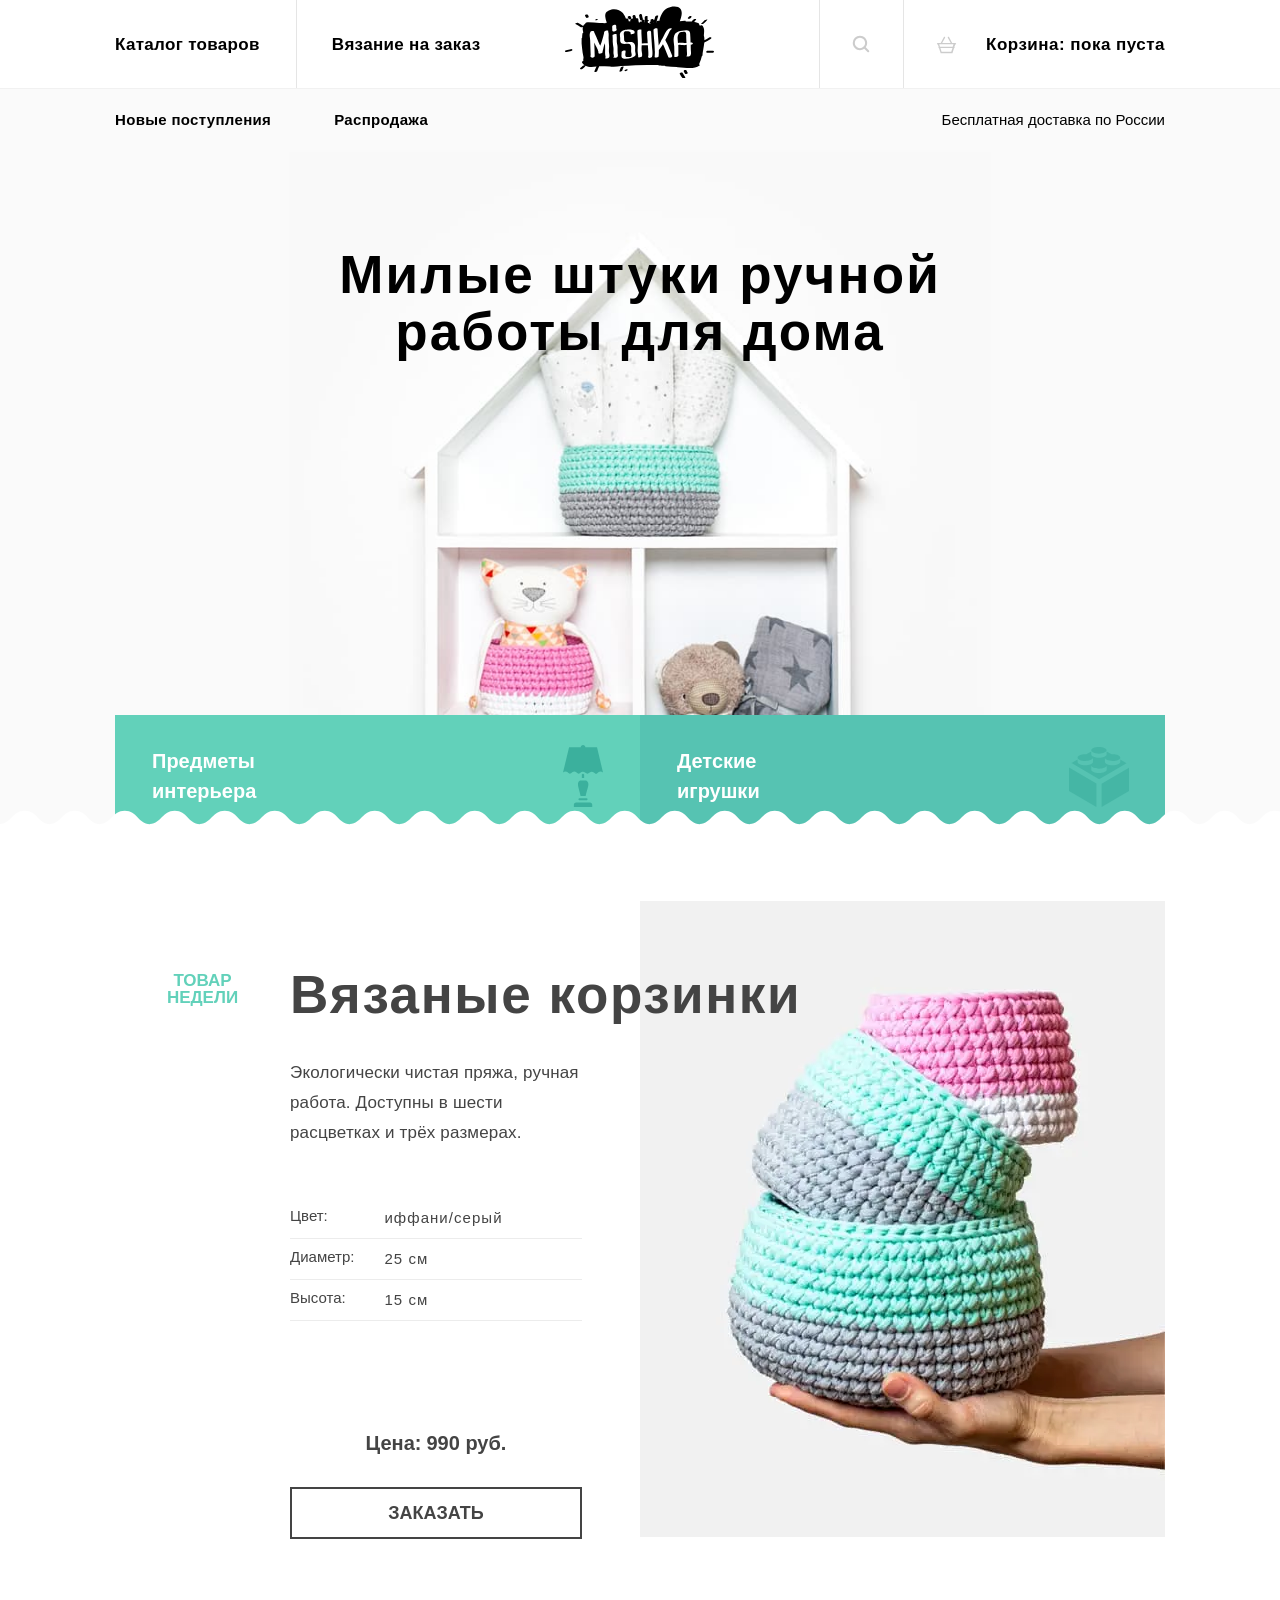
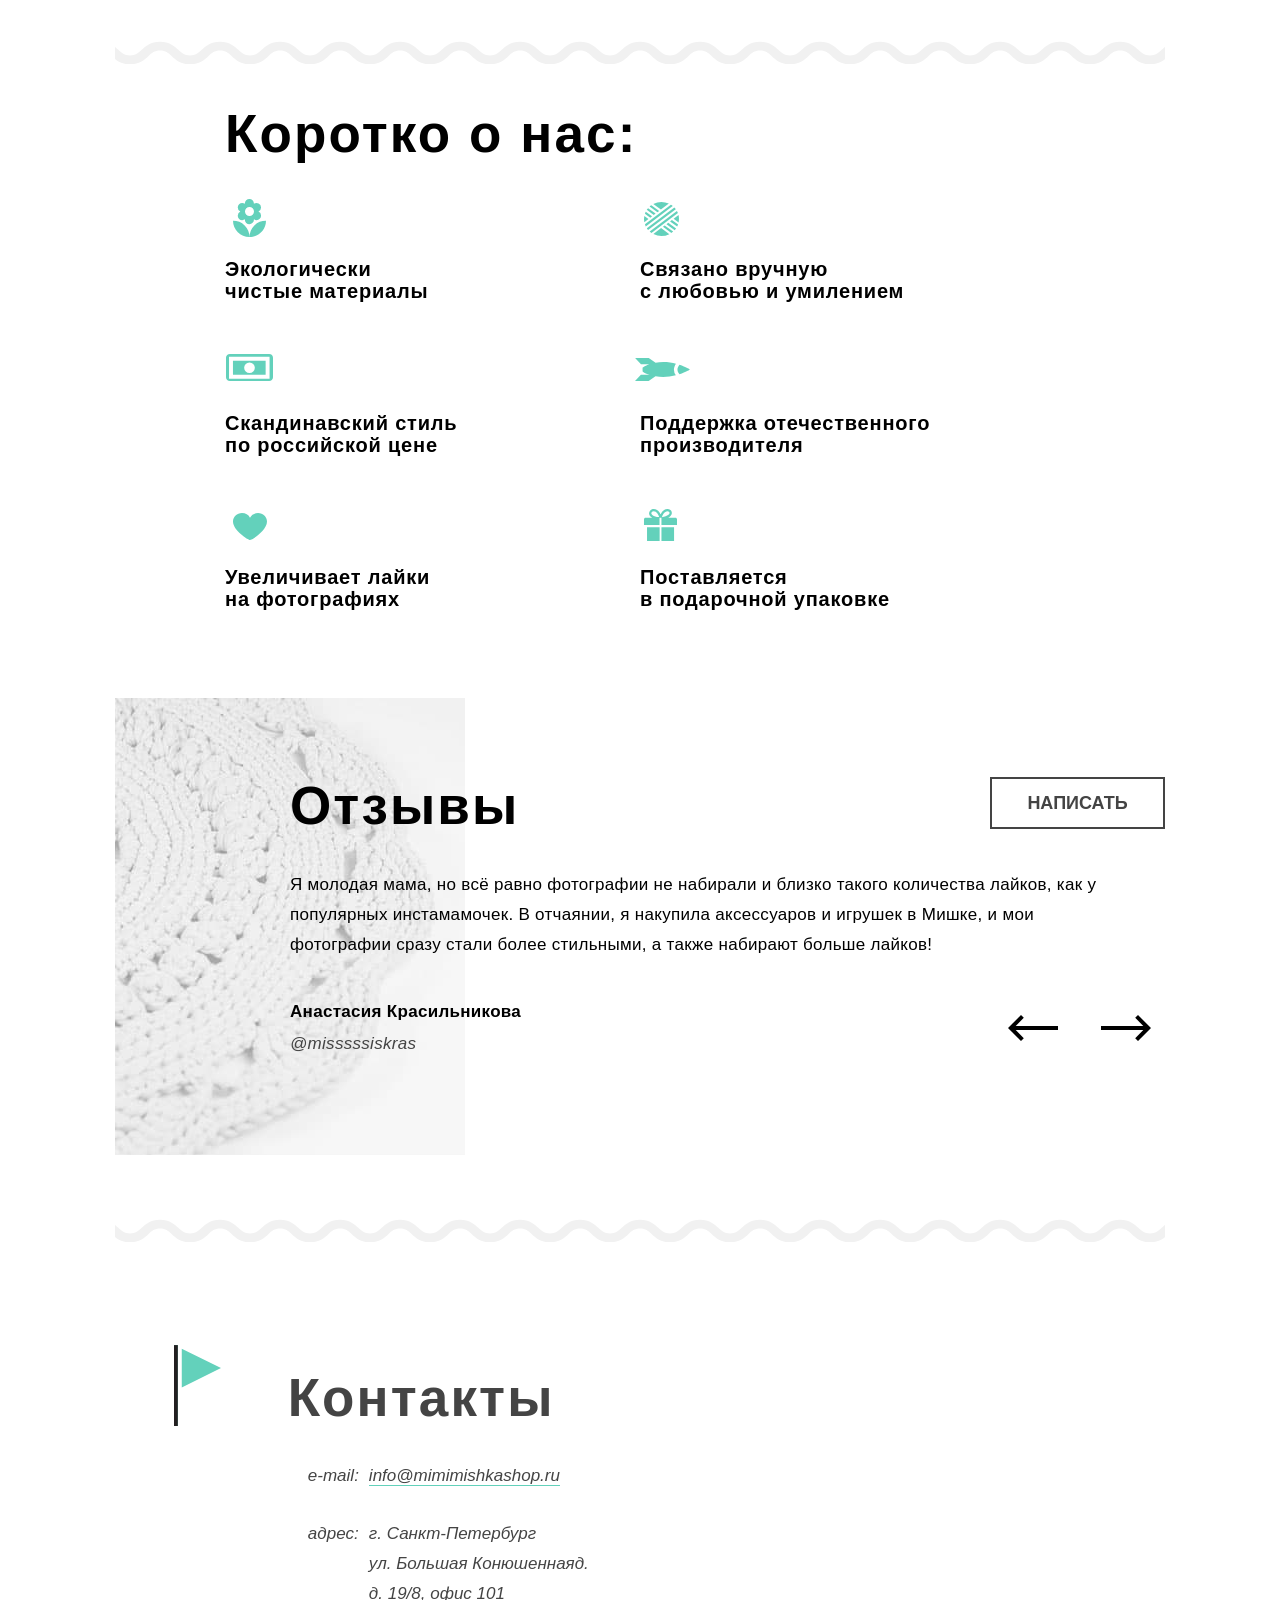
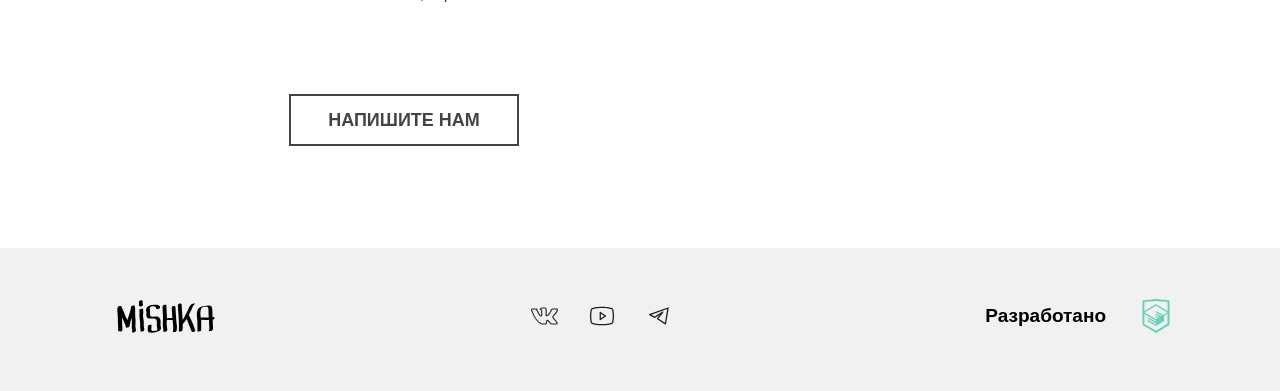
==== commit bd689293: "Deploying to gh-pages from @ SemenKr/mishka@b6831eac4224be63fdd3474f2140d1004d7ac566 🚀" ====
--- a/index.html
+++ b/index.html
@@ -1 +1 @@
-<!DOCTYPE html><html class="page" lang="ru"><head><meta charset="utf-8"><meta name="viewport" content="width=device-width,initial-scale=1"><title>Главная | Мишка | HTML Academy</title><link rel="stylesheet" href="./css/style.css"><link rel="icon" href="favicon.ico" sizes="any"><link rel="icon" href="favicons/32.svg" type="image/svg+xml"><link rel="manifest" href="manifest.webmanifest"><link rel="apple-touch-icon" href="favicons/180.png"></head><body class="page__body"><div class="main-header__wrapper"><header class="main-header main-header--nojs page__centerer page__centerer--mobile_off"><a class="header-logo main-header__logo" href="index.html" aria-current="page"><picture><source media="(min-width: 1150px)" srcset="img/logo.svg#desktop"><source media="(min-width:768px)" srcset="img/logo.svg#tablet"><img src="img/logo.svg#mobile" width="90" height="36" alt="Логотип Мишки."></picture></a><button class="main-header__toggle" type="button"><span class="visually-hidden">Открыть меню</span></button><div class="main-header__nav-container nav-container"><nav class="main-nav main-header__nav"><ul class="main-nav__list site-list"><li class="site-list__item"><a class="site-list__link" href="catalog.html">Каталог товаров</a></li><li class="site-list__item"><a class="site-list__link" href="form.html">Вязание на заказ</a></li></ul><ul class="main-nav__sublist site-sublist"><li class="site-sublist__item"><a class="site-sublist__link" href="#">Новые поступления</a></li><li class="site-sublist__item"><a class="site-sublist__link" href="#">Распродажа</a></li></ul></nav><nav class="main-header__user user-nav"><ul class="user-nav__list user-list"><li class="user-list__item"><a class="user-list__link user-list__link--icon_search" href="#"><span>Поиск по сайту</span></a></li><li class="user-list__item"><a class="user-list__link user-list__link--icon_basket" href="#">Корзина: пока пуста</a></li></ul></nav></div><p class="main-header__description">Бесплатная доставка по России</p></header></div><main class="main-container"><h1 class="visually-hidden">Магазин милых штук ручной работы для дома "Mishka"</h1><section class="products"><h2 class="products__title heading page__centerer">Милые штуки ручной<br>работы для дома</h2><div class="page__centerer page__centerer--mobile_off"><ul class="products__list products-list"><li class="products-list__item"><a class="products-list__link products-list__link--icon_interior" href="#">Предметы<br>интерьера</a></li><li class="products-list__item"><a class="products-list__link products-list__link--icon_toy" href="#">Детские<br>игрушки</a></li></ul></div></section><section class="featured"><div class="featured__container page__centerer line-decor--bottom"><h2 class="visually-hidden">Описание</h2><div class="featured__product product"><h3 class="product__title heading">Вязаные корзинки</h3><span class="product__label card-label">Товар недели</span><div class="product__description-container"><p class="product__description">Экологически чистая пряжа, ручная работа. Доступны в шести расцветках и трёх размерах.</p><dl class="product__list product-specification"><dt class="product-specification__item">Цвет:</dt><dd class="product-specification__specification">иффани/серый</dd><dt class="product-specification__item">Диаметр:</dt><dd class="product-specification__specification">25 см</dd><dt class="product-specification__item">Высота:</dt><dd class="product-specification__specification">15 см</dd></dl></div><div class="product__image-wrapper"><picture><source srcset="img/triple-set-desktop@1x.webp, img/triple-set-desktop@2x.webp 2x" type="image/webp" media="(min-width: 1150px)"><source srcset="img/triple-set-tablet@1x.webp, img/triple-set-tablet@2x.webp 2x" type="image/webp" media="(min-width: 768px)"><source srcset="img/triple-set-mobile@1x.webp, img/triple-set-mobile@2x.webp 2x" type="image/webp"><source srcset="img/triple-set-desktop@1x.jpg, img/triple-set-desktop@2x.jpg 2x" type="image/jpg" media="(min-width: 1150px)"><source srcset="img/triple-set-tablet@1x.jpg, img/triple-set-tablet@2x.jpg 2x" type="image/jpg" media="(min-width: 768px)"><img class="image-content" src="img/triple-set-mobile@1x.jpg" srcset="img/triple-set-mobile@2x.jpg 2x" width="260" height="315" alt="Набор из трёх вязанных корзинок."></picture></div><div class="product__price-container"><dl class="product__price product-price"><dt class="product-price__description">Цена:</dt><dd class="product-price__number">990 руб.</dd></dl><a class="product__button button button--size_wide" href="form.html">Заказать</a></div></div></div></section><section class="about"><div class="about__container page__centerer"><h2 class="about__title heading heading">Коротко о нас:</h2><ul class="about__list advantage"><li class="advantage__item advantage__item--icon_flower">Экологически чистые материалы</li><li class="advantage__item advantage__item--icon_clew"><span class="advantage__text">Связано вручную с любовью и умилением</span></li><li class="advantage__item advantage__item--icon_banknote"><span class="advantage__text">Скандинавский стиль по российской цене</span></li><li class="advantage__item advantage__item--icon_rocket"><span class="advantage__text">Поддержка отечественного производителя</span></li><li class="advantage__item advantage__item--icon_heart"><span class="advantage__text">Увеличивает лайки на фотографиях</span></li><li class="advantage__item advantage__item--icon_gift-wrap"><span class="advantage__text">Поставляется в подарочной упаковке</span></li></ul></div></section><section class="reviews line-decor line-decor--bottom"><div class="reviews__container page__centerer"><h2 class="reviews__title heading heading">Отзывы</h2><figure class="reviews__quote quote"><blockquote class="quote__text">Я молодая мама, но всё равно фотографии не набирали и близко такого количества лайков, как у популярных инстамамочек. В отчаянии, я накупила аксессуаров и игрушек в Мишке, и мои фотографии сразу стали более стильными, а также набирают больше лайков!</blockquote><figcaption class="quote__author author">Анастасия Красильникова <span class="author__id author-id">@misssssiskras</span></figcaption></figure><div class="reviews__slider slider-reviews"><button class="slider-reviews__previous" type="button"><span class="visually-hidden">Предыдущий отзыв</span></button> <button class="slider-reviews__next" type="button"><span class="visually-hidden">Следующий отзыв</span></button></div><a class="reviews__write button button--size_wide" href="#">Написать</a></div></section><article class="contacts"><h2 class="contacts__title heading">Контакты</h2><address class="contacts__address address contacts__container page__centerer"><dl class="address__list"><dt class="address__email">e-mail:</dt><dd class="address__content address__content--email"><a class="address__link link-address" href="info@mimimishkashop.ru">info@mimimishkashop.ru</a></dd><dt class="address__title">адрес:</dt><dd class="address__content address__content--address">г. Санкт-Петербургул. Большая Конюшеннаяд. 19/8, офис 101</dd></dl></address><div class="contacts__map"><iframe class="contacts__map--active" src="https://yandex.ru/map-widget/v1/?um=constructor%3A56943108656d57f1b1e594684afc21aa73ea50ce63662cf152f8f68469f84417&amp;source=constructor"></iframe><noscript class="contacts__map--passive"><picture><source srcset="img/map-desktop@1x.webp, img/map-desktop@2x.webp 2x" type="image/webp" media="(min-width: 1150px)"><source srcset="img/map-tablet@1x.webp, img/map-tablet@2x.webp 2x" type="image/webp" media="(min-width: 768px)"><source srcset="img/map-mobile@1x.webp, img/map-mobile@2x.webp 2x" type="image/webp"><source srcset="img/map-desktop@1x.png, img/map-desktop@2x.png 2x" type="image/png" media="(min-width: 1150px)"><source srcset="img/map-tablet@1x.png, img/map-tablet@2x.png 2x" type="image/png" media="(min-width: 768px)"><img class="image-content image-content--cover" src="img/map-mobile@1x.png" srcset="img/map-mobile@2x.png 2x" width="320" height="454" alt="Наш адресс."></picture></noscript></div><div class="contacts__button-wrapper contacts__container page__centerer"><button class="contacts__button button button--size_wide contacts__container" type="button">Напишите нам</button></div></article></main><footer class="main-footer"><div class="main-footer__container page__centerer"><a class="main-footer__logo-link" href="index.html" aria-current="page"><span class="visually-hidden">Логотип Мишки</span> <svg class="main-footer__logo" width="102" height="34"><use href="img/logo.svg#footer"></use></svg></a><div class="main-footer__social social"><ul class="social__list"><li class="social__item"><a class="social__link social__link--vkontakte" href="https://vk.com/htmlacademy"><span class="visually-hidden">Мы в Вконтакте</span></a></li><li class="social__item"><a class="social__link social__link--youtube" href="https://www.youtube.com/user/htmlacademyru"><span class="visually-hidden">Мы в Ютубе</span></a></li><li class="social__item"><a class="social__link social__link--telegram" href="https://t.me/htmlacademy"><span class="visually-hidden">Мы в Телеграме</span></a></li></ul></div><div class="main-footer__copyright copyright"><b class="copyright__text">Разработано</b> <a class="copyright__link" href="https://htmlacademy.ru/intensive/adaptive"><span class="visually-hidden">Логотип HTML Academy</span></a></div></div></footer><div class="main-modal__container main-modal__container--close"><div class="main-modal"><div class="main-modal__centerer"><form class="main-modal__form modal-form" action="https://echo.htmlacademy.ru/" method="post"><h2 class="modal-form__title heading heading--level_2">Добавить в корзину</h2><div class="modal-form__buttons basket-button"><fieldset class="basket-button__field fieldset-border"><legend class="basket-button__title">Выберите размер:</legend><ul class="basket-button__list"><li class="basket-button__item button-size"><input class="button-size__control visually-hidden" type="radio" name="basket-size" value="size-s" id="basket-button--size_s" checked="checked"> <label class="button-size__label" for="basket-button--size_s">s</label></li><li class="basket-button__item basket-button__item--size_m button-size"><input class="button-size__control visually-hidden" type="radio" name="basket-size" value="size-m" id="basket-button--size_m"> <label class="button-size__label" for="basket-button--size_m">m</label></li><li class="basket-button__item button-size"><input class="button-size__control visually-hidden" type="radio" name="basket-size" value="size-l" id="basket-button--size_l"> <label class="button-size__label" for="basket-button--size_l">l</label></li></ul></fieldset></div><button class="modal-form__submit button button--basket button--size_wide" type="submit">Добавить</button></form></div></div></div><script src="./js/script.js"></script></body></html>+<!DOCTYPE html><html class="page" lang="ru"><head><meta charset="utf-8"><meta name="viewport" content="width=device-width,initial-scale=1"><title>Главная | Мишка | HTML Academy</title><link rel="stylesheet" href="./css/style.css"><link rel="preload" href="/source/fonts/opensans.woff2" as="font" type="font/woff2" crossorigin><link rel="preload" href="/source/fonts/opensansbold.woff2" as="font" type="font/woff2" crossorigin><link rel="icon" href="favicon.ico" sizes="any"><link rel="icon" href="favicons/32.svg" type="image/svg+xml"><link rel="manifest" href="manifest.webmanifest"><link rel="apple-touch-icon" href="favicons/180.png"></head><body class="page__body"><div class="main-header__wrapper"><header class="main-header main-header--nojs page__centerer page__centerer--mobile_off main-header--index"><a class="header-logo main-header__logo" href="index.html" aria-current="page"><picture><source media="(min-width: 1150px)" srcset="img/logo.svg#desktop"><source media="(min-width:768px)" srcset="img/logo.svg#tablet"><img src="img/logo.svg#mobile" width="90" height="36" alt="Логотип Мишки."></picture></a><button class="main-header__toggle" type="button"><span class="visually-hidden">Открыть меню</span></button><div class="main-header__nav-container nav-container"><nav class="main-nav main-header__nav"><ul class="main-nav__list site-list"><li class="site-list__item"><a class="site-list__link" href="catalog.html">Каталог товаров</a></li><li class="site-list__item"><a class="site-list__link" href="form.html">Вязание на заказ</a></li></ul></nav><nav class="main-header__sub-nav"><ul class="main-nav__sublist site-sublist"><li class="site-sublist__item"><a class="site-sublist__link" href="#">Новые поступления</a></li><li class="site-sublist__item"><a class="site-sublist__link" href="#">Распродажа</a></li></ul></nav><nav class="main-header__user user-nav"><ul class="user-nav__list user-list"><li class="user-list__item"><a class="user-list__link user-list__link--icon_search" href="#"><span>Поиск по сайту</span></a></li><li class="user-list__item"><a class="user-list__link user-list__link--icon_basket" href="#">Корзина: пока пуста</a></li></ul></nav></div><p class="main-header__description">Бесплатная доставка по России</p></header></div><main class="main-container"><h1 class="visually-hidden">Магазин милых штук ручной работы для дома "Mishka"</h1><section class="products"><h2 class="products__title heading page__centerer">Милые штуки ручной<br>работы для дома</h2><div class="page__centerer page__centerer--mobile_off"><ul class="products__list products-list"><li class="products-list__item"><a class="products-list__link products-list__link--icon_interior" href="#">Предметы<br>интерьера</a></li><li class="products-list__item"><a class="products-list__link products-list__link--icon_toy" href="#">Детские<br>игрушки</a></li></ul></div></section><section class="featured"><div class="featured__container page__centerer line-decor--bottom"><h2 class="visually-hidden">Описание</h2><div class="featured__product product"><h3 class="product__title heading">Вязаные корзинки</h3><span class="product__label card-label">Товар недели</span><div class="product__description-container"><p class="product__description">Экологически чистая пряжа, ручная работа. Доступны в шести расцветках и трёх размерах.</p><dl class="product__list product-specification"><dt class="product-specification__item">Цвет:</dt><dd class="product-specification__specification">иффани/серый</dd><dt class="product-specification__item">Диаметр:</dt><dd class="product-specification__specification">25 см</dd><dt class="product-specification__item">Высота:</dt><dd class="product-specification__specification">15 см</dd></dl></div><div class="product__image-wrapper"><picture><source srcset="img/triple-set-desktop@1x.webp, img/triple-set-desktop@2x.webp 2x" type="image/webp" media="(min-width: 1150px)"><source srcset="img/triple-set-tablet@1x.webp, img/triple-set-tablet@2x.webp 2x" type="image/webp" media="(min-width: 768px)"><source srcset="img/triple-set-mobile@1x.webp, img/triple-set-mobile@2x.webp 2x" type="image/webp"><source srcset="img/triple-set-desktop@1x.jpg, img/triple-set-desktop@2x.jpg 2x" type="image/jpg" media="(min-width: 1150px)"><source srcset="img/triple-set-tablet@1x.jpg, img/triple-set-tablet@2x.jpg 2x" type="image/jpg" media="(min-width: 768px)"><img class="image-content" src="img/triple-set-mobile@1x.jpg" srcset="img/triple-set-mobile@2x.jpg 2x" width="260" height="315" alt="Набор из трёх вязанных корзинок."></picture></div><div class="product__price-container"><dl class="product__price product-price"><dt class="product-price__description">Цена:</dt><dd class="product-price__number">990 руб.</dd></dl><a class="product__button button button--size_wide" href="form.html">Заказать</a></div></div></div></section><section class="about"><div class="about__container page__centerer"><h2 class="about__title heading heading">Коротко о нас:</h2><ul class="about__list advantage"><li class="advantage__item advantage__item--icon_flower">Экологически<br>чистые материалы</li><li class="advantage__item advantage__item--icon_clew"><span class="advantage__text">Связано вручную<br>с любовью и умилением</span></li><li class="advantage__item advantage__item--icon_banknote"><span class="advantage__text">Скандинавский стиль<br>по российской цене</span></li><li class="advantage__item advantage__item--icon_rocket"><span class="advantage__text">Поддержка отечественного производителя</span></li><li class="advantage__item advantage__item--icon_heart"><span class="advantage__text">Увеличивает лайки<br>на фотографиях</span></li><li class="advantage__item advantage__item--icon_gift-wrap"><span class="advantage__text">Поставляется<br>в подарочной упаковке</span></li></ul></div></section><section class="reviews line-decor line-decor--bottom"><div class="reviews__container page__centerer"><h2 class="reviews__title heading heading">Отзывы</h2><figure class="reviews__quote quote"><blockquote class="quote__text">Я молодая мама, но всё равно фотографии не набирали и близко такого количества лайков, как у популярных инстамамочек. В отчаянии, я накупила аксессуаров и игрушек в Мишке, и мои фотографии сразу стали более стильными, а также набирают больше лайков!</blockquote><figcaption class="quote__author author">Анастасия Красильникова <span class="author__id author-id">@misssssiskras</span></figcaption></figure><div class="reviews__slider slider-reviews"><button class="slider-reviews__previous" type="button"><span class="visually-hidden">Предыдущий отзыв</span></button> <button class="slider-reviews__next" type="button"><span class="visually-hidden">Следующий отзыв</span></button></div><a class="reviews__write button button--size_wide" href="#">Написать</a></div></section><article class="contacts"><h2 class="contacts__title heading">Контакты</h2><address class="contacts__address address contacts__container page__centerer"><dl class="address__list"><dt class="address__email">e-mail:</dt><dd class="address__content address__content--email"><a class="address__link link-address" href="info@mimimishkashop.ru">info@mimimishkashop.ru</a></dd><dt class="address__title">адрес:</dt><dd class="address__content address__content--address">г. Санкт-Петербург<br>ул. Большая Конюшеннаяд.<br>д. 19/8, офис 101</dd></dl></address><div class="contacts__map"><iframe class="contacts__map--active" src="https://yandex.ru/map-widget/v1/?um=constructor%3A56943108656d57f1b1e594684afc21aa73ea50ce63662cf152f8f68469f84417&amp;source=constructor"></iframe><noscript class="contacts__map--passive"><picture><source srcset="img/map-desktop@1x.webp, img/map-desktop@2x.webp 2x" type="image/webp" media="(min-width: 1150px)"><source srcset="img/map-tablet@1x.webp, img/map-tablet@2x.webp 2x" type="image/webp" media="(min-width: 768px)"><source srcset="img/map-mobile@1x.webp, img/map-mobile@2x.webp 2x" type="image/webp"><source srcset="img/map-desktop@1x.png, img/map-desktop@2x.png 2x" type="image/png" media="(min-width: 1150px)"><source srcset="img/map-tablet@1x.png, img/map-tablet@2x.png 2x" type="image/png" media="(min-width: 768px)"><img class="image-content image-content--cover" src="img/map-mobile@1x.png" srcset="img/map-mobile@2x.png 2x" width="320" height="454" alt="Наш адресс."></picture></noscript></div><div class="contacts__button-wrapper contacts__container page__centerer"><button class="contacts__button button button--size_wide contacts__container" type="button">Напишите нам</button></div></article></main><footer class="main-footer"><div class="main-footer__container page__centerer"><a class="main-footer__logo-link" href="index.html" aria-current="page"><span class="visually-hidden">Логотип Мишки</span> <svg class="main-footer__logo" width="102" height="34"><use href="img/logo.svg#footer"></use></svg></a><div class="main-footer__social social"><ul class="social__list"><li class="social__item"><a class="social__link social__link--vkontakte" href="https://vk.com/htmlacademy"><span class="visually-hidden">Мы в Вконтакте</span></a></li><li class="social__item"><a class="social__link social__link--youtube" href="https://www.youtube.com/user/htmlacademyru"><span class="visually-hidden">Мы в Ютубе</span></a></li><li class="social__item"><a class="social__link social__link--telegram" href="https://t.me/htmlacademy"><span class="visually-hidden">Мы в Телеграме</span></a></li></ul></div><div class="main-footer__copyright copyright"><b class="copyright__text">Разработано</b> <a class="copyright__link" href="https://htmlacademy.ru/intensive/adaptive"><span class="visually-hidden">Логотип HTML Academy</span></a></div></div></footer><div class="main-modal__container main-modal__container--close"><div class="main-modal"><div class="main-modal__centerer"><form class="main-modal__form modal-form" action="https://echo.htmlacademy.ru/" method="post"><h2 class="modal-form__title heading heading--level_2">Добавить в корзину</h2><div class="modal-form__buttons basket-button"><fieldset class="basket-button__field fieldset-border"><legend class="basket-button__title">Выберите размер:</legend><ul class="basket-button__list"><li class="basket-button__item button-size"><input class="button-size__control visually-hidden" type="radio" name="basket-size" value="size-s" id="basket-button--size_s" checked="checked"> <label class="button-size__label" for="basket-button--size_s">s</label></li><li class="basket-button__item basket-button__item--size_m button-size"><input class="button-size__control visually-hidden" type="radio" name="basket-size" value="size-m" id="basket-button--size_m"> <label class="button-size__label" for="basket-button--size_m">m</label></li><li class="basket-button__item button-size"><input class="button-size__control visually-hidden" type="radio" name="basket-size" value="size-l" id="basket-button--size_l"> <label class="button-size__label" for="basket-button--size_l">l</label></li></ul></fieldset></div><button class="modal-form__submit button button--basket button--size_wide" type="submit">Добавить</button></form></div></div></div><script src="./js/script.js"></script></body></html>
--- a/css/style.css
+++ b/css/style.css
@@ -1 +1 @@
-@font-face{font-family:"Open Sans";font-weight:400;font-style:normal;font-display:swap;src:local("Open Sans"),url(/source/fonts/opensans.woff2)format("woff2"),url(/source/fonts/opensans.woff)format("woff")}@font-face{font-family:"Open Sans Bold";font-weight:700;font-style:normal;font-display:swap;src:local("Open Sans"),url(/source/fonts/opensansbold.woff2)format("woff2"),url(/source/fonts/opensansbold.woff)format("woff")}:root{--main-font:"Open Sans", sans-serif;--main-color:#ffffff;--second-color:#f1f1f1;--accent-color:#63d1bb;--accent-color-dark:#56c3b2;--button-color:#444444}img{max-width:100%;object-fit:contain;object-position:center}.page{font-family:var(--main-font);height:100%;background:var(--main-color)}.page,.page__body{margin:0}.page__centerer{margin-inline:30px;min-width:260px;max-width:1050px}@media (min-width:768px){.page__centerer{margin-inline:50px}}@media (min-width:1150px){.page__centerer{margin-inline:auto}}@media (max-width:767.9px){.page__centerer--mobile_off{display:contents}}@media (min-width:1150px){.page__centerer--desktop_off{display:contents}}.visually-hidden{position:fixed;transform:scale(0)}.line-decor--bottom::after{content:"";background-image:url(../icons/sprite.svg#zigzag-line);background-repeat:repeat-x;background-size:auto;position:absolute;display:block;box-sizing:border-box;left:0;right:0;z-index:2;height:6px;margin-top:1px}@media (min-width:768px){.line-decor--bottom::after{height:17px;margin-top:85px}}@media (min-width:1150px){.line-decor--bottom::after{height:23px;margin-top:96px}}.main-header{background:var(--main-color, #ffffff);padding-top:22px;padding-bottom:22px;display:flex;justify-content:center;z-index:2}@media (min-width:768px){.main-header{padding:0;display:flex;flex-wrap:wrap;justify-content:space-between;position:relative}}@media (min-width:1150px){.main-header{display:grid;grid-template-columns:1fr auto 1fr;max-width:1050px}}.main-header__wrapper{position:relative;border-bottom:1px solid rgba(0,0,0,.1)}@media (min-width:768px){.main-header__logo{order:1}}@media (min-width:1150px){.main-header__logo{order:2}}.main-header__toggle{position:absolute;border:0;display:block;background-color:var(--main-color);width:21px;height:20px;z-index:2;right:30px;top:40%;cursor:pointer;transition:all 200ms ease-in}@media (min-width:768px){.main-header__toggle{display:none}}.main-header--menu_closed .main-header__toggle::before{content:"";background:url(../icons/sprite.svg#header-nav-burger);background-repeat:no-repeat;background-position:center;width:22px;height:22px;display:block;justify-self:flex-end;transition:all 200ms ease-in}@media (min-width:768px){.main-header--menu_closed .main-header__toggle::before{display:none}}@media (max-width:767.9px){.main-header--menu_closed .main-header__nav-container{display:none}}.main-header--menu_opened .main-header__toggle::before{content:"";background:url(../icons/sprite.svg#menu-close);background-repeat:no-repeat;background-position:center;width:22px;height:22px;display:block;justify-self:flex-end;transition:all 200ms ease-in}@media (min-width:768px){.main-header--menu_opened .main-header__toggle::before{display:none}}@media (max-width:767.9px){.main-header--menu_opened .main-header__nav-container{position:absolute;bottom:-383%;left:0;display:flex;flex-direction:column;width:100%;background:var(--main-color);min-width:260px}}@media (min-width:768px){.main-header--menu_opened .main-header__nav-container{display:contents}}.main-header--nojs .nav-container{position:static;min-height:0;bottom:-400%;left:0}@media (max-width:767.9px){.main-header__nav{margin:0}}@media (min-width:768px){.main-header__nav{order:3}}@media (min-width:1150px){.main-header__nav{order:1;justify-content:flex-start}}.main-header__user{margin:0}@media (min-width:768px) and (max-width:1149.9px){.main-header__user{order:2;margin-left:auto}}@media (min-width:1150px){.main-header__user{order:3;margin-left:auto}}.main-header__description{margin:0;font-size:15px;line-height:1.6}@media (max-width:767.9px){.main-header__description{display:none}}@media (min-width:768px){.main-header__description{order:4;position:absolute;bottom:-60%;right:0}.main-nav__sublist{display:none}}@media (min-width:1150px){.main-nav__sublist{position:absolute;bottom:-60%;left:0;background:0 0;display:block}}.header-logo{display:flex;justify-content:center;align-items:center;justify-self:center;transition:all 200ms ease-in}.header-logo img{object-fit:cover}@media (min-width:768px) and (max-width:1149.9px){.header-logo img{width:116px;height:46px}}@media (min-width:1150px){.header-logo img{width:150px;height:72px}}.header-logo img:active,.header-logo img:hover{opacity:60%;transition:all 200ms ease-in}.header-logo img:active{opacity:30%}.main-nav{background:var(--main-color);font-size:17px;line-height:24px;font-weight:700}@media (max-width:767.9px){.main-nav{padding:0}}@media (min-width:768px){.main-nav{background-color:inherit}}@media (max-width:767.9px){.main-nav__list{margin:0}}@media (min-width:768px){.main-nav__list{max-width:60%;display:flex;flex-wrap:wrap;position:absolute;bottom:-100%;left:0;background:0 0}}@media (min-width:1150px){.main-nav__list{position:static;flex-direction:row;min-width:450px}}@media (max-width:767.9px){.main-nav__sublist{display:none}}.user-nav__list{margin:0}@media (max-width:767.9px){.nav-container{display:flex;flex-direction:column;width:100%;background:var(--main-color);min-width:320px;z-index:2}}@media (min-width:768px){.nav-container{display:contents}}.site-list{list-style-type:none;padding:0}@media (min-width:768px){.site-list{display:flex;max-width:60%;flex-wrap:wrap;margin:0;z-index:2}}@media (min-width:1150px){.site-list{margin-left:0}}@media (min-width:768px){.site-list__item{margin-right:31px}}@media (max-width:767.9px){.site-list a{position:relative;display:block;padding-top:28.5px;padding-bottom:26.5px;padding-left:76px;box-shadow:0 1px 0#ececec,inset 0 1px 0#ececec;cursor:pointer}}.site-list__link{font-size:17px;line-height:24px;font-weight:700;color:#000;text-decoration:none;position:relative;display:flex;justify-content:center;align-items:center}@media (min-width:768px){.site-list__link{font-size:15px;line-height:1.6}}.site-list__link:active,.site-list__link:hover{color:rgba(0,0,0,.6);transition:all 200ms ease-in}.site-list__link:active{color:rgba(0,0,0,.3)}@media (min-width:768px){.site-list__link{padding-top:32.5px;padding-bottom:31.5px}}.site-sublist{list-style-type:none;padding:0;z-index:2}@media (min-width:1150px){.site-sublist{display:flex;max-width:50%;flex-wrap:wrap;margin:0;height:auto}.site-sublist__item{margin-right:31px}}.site-sublist__link{font-size:17px;line-height:24px;color:#000;text-decoration:none}.site-sublist__link:active,.site-sublist__link:hover{color:rgba(0,0,0,.6);transition:all 200ms ease-in}.site-sublist__link:active{color:rgba(0,0,0,.3)}@media (min-width:768px){.site-sublist__link{padding-top:32.5px;padding-bottom:31.5px;margin-bottom:20px}}@media (min-width:1150px){.site-sublist__link{padding-top:32.5px;padding-bottom:31.5px;font-weight:700;font-size:15px;line-height:1.6}}.user-list{list-style-type:none;padding:0;background:var(--main-color)}@media (min-width:768px){.user-list{position:relative;display:flex;align-items:center;border-left:1px solid rgba(0,0,0,.1)}}.user-list__link{font-size:17px;line-height:24px;font-weight:700;color:#000;text-decoration:none;position:relative;display:flex;justify-content:center;align-items:center}@media (max-width:767.9px){.user-list__link{position:relative;display:flex;justify-content:flex-start;align-items:center;padding-top:28.5px;padding-bottom:26.5px;box-shadow:0 1px 0#ececec,inset 0 1px 0#ececec;cursor:pointer}}.user-list__link:active,.user-list__link:hover{color:rgba(0,0,0,.6);transition:all 200ms ease-in}.user-list__link:active{color:rgba(0,0,0,.3)}@media (min-width:768px){.user-list__link{padding-top:32.5px;padding-bottom:31.5px}}.user-list__link--icon_search{--icon:url("../icons/sprite.svg#search");background-repeat:no-repeat;background-position:center}@media (min-width:768px){.user-list__link--icon_search{min-width:82px}.user-list__link--icon_search span{display:none}}.user-list__link--icon_basket::before,.user-list__link--icon_search::before{content:"";display:block;width:22px;height:22px;background:#000;-webkit-mask:var(--icon);mask:var(--icon);margin-right:31px;margin-left:31px}.user-list__link--icon_search:hover::before{transition:all 200ms ease-in;background:#63d1bb}.user-list__link--icon_search:active::before{transition:all 200ms ease-in;background:rgba(99,209,187,.3)}.user-list__link--icon_basket{--icon:url("../icons/sprite.svg#basket");background-repeat:no-repeat;background-position:center;border-left:1px solid rgba(0,0,0,.1)}.user-list__link--icon_basket::before{-webkit-mask:var(--icon) no-repeat;mask:var(--icon) no-repeat;box-sizing:border-box;transition:all 200ms ease-in}.user-list__link--icon_basket:hover::before{transition:all 200ms ease-in;background:#63d1bb}.user-list__link--icon_basket:active::before{transition:all 200ms ease-in;background:rgba(99,209,187,.3)}.heading{font-size:27px;line-height:30px;font-weight:700;text-align:center;word-wrap:break-word}@media (min-width:768px){.heading{font-size:43px;line-height:50px}}@media (min-width:1150px){.heading{font-size:53px;line-height:57px}}.heading--level_2,.heading--level_3{font-size:25px;margin-top:0;margin-bottom:0}.heading--level_3{font-size:17px;line-height:1.41;text-align:start}@media (min-width:768px){.heading--level_3{font-size:20px;line-height:1.2}}.button{font-family:var(--main-font);font-size:18px;line-height:20px;font-weight:700;text-transform:uppercase;text-align:center;text-decoration:none;width:-moz-fit-content;width:fit-content;background:var(--main-color);padding:16px 26px;color:#444;border:2px solid #444;box-sizing:border-box;display:inline-block;word-wrap:break-word;cursor:pointer}.button:hover{color:#fff;background-color:#444;transition:all 200ms ease-in}.button:active{color:rgba(255,255,255,.3);transition:all 200ms ease-in}.button--size_wide{width:100%}.button--basket{color:#fff;background-color:#63d1bb;font-size:17px;line-height:16px;border:0;padding:18px 0}.products{position:relative;background-image:url(../img/background-featured-mobile@1x.jpg);background-color:#f9f9f9;background-repeat:no-repeat;background-size:contain;background-position:top;padding-top:73px;box-sizing:border-box;min-width:320px}@media (-webkit-min-device-pixel-ratio:2),(min-resolution:2dppx){.products{background-image:url(../img/background-featured-mobile@2x.jpg)}}@media (min-width:768px){.products{background-image:url(../img/background-featured-desktop@1x.jpg)}}@media (min-width:768px) and (-webkit-min-device-pixel-ratio:2),(min-width:768px) and (min-resolution:2dppx){.products{background-image:url(../img/background-featured-desktop@2x.jpg)}}@media (min-width:768px){.products::after{content:"";display:block;background:url(../icons/sprite.svg#wave-decore);background-repeat:repeat-x;background-size:35px;height:24px;width:100%;position:absolute;bottom:-2px}}@media (min-width:1150px){.products::after{content:"";display:block;background:url(../icons/sprite.svg#wave-decore);background-repeat:repeat-x;background-size:50px;height:34px;width:100%;position:absolute;bottom:-2px}}.products__title{margin-bottom:0;margin-top:0}.products-list{margin:0;list-style-type:none;padding:0;display:grid;grid-template-columns:1fr;grid-template-rows:auto auto}@media (max-width:767.9px){.products-list{margin-top:120px}}@media (min-width:768px){.products-list{margin-top:372px;grid-template-columns:1fr 1fr}}@media (min-width:1150px){.products-list{margin-top:355px}}.products-list__link{font-size:19px;line-height:24px;font-weight:700;color:#fff;text-decoration:none;box-sizing:border-box;display:flex;justify-content:space-between;align-items:center;width:auto;cursor:pointer;padding:23px 34px 18px 30px}@media (min-width:768px){.products-list__link{font-size:20px;line-height:30px;padding:30px 35px 27px 36px}.products-list__link:hover{margin-top:-5px;padding-bottom:32px;transition:all 200ms ease-in}}@media (min-width:1150px){.products-list__link{font-size:20px;line-height:30px;padding:30px 35px 27px 37px}}.products-list__link:hover{margin-top:-5px;padding-bottom:23px;transition:all 200ms ease-in}.products-list__link--icon_interior{background:var(--accent-color, #63d1bb);--icon:url("../icons/sprite.svg#interior")}.products-list__link--icon_interior:active,.products-list__link--icon_interior:hover{background:#59d5bc;transition:all 200ms ease-in}@media (min-width:768px){.products-list__link--icon_interior:hover{background:#59d5bc;transition:all 200ms ease-in}}@media (min-width:1150px){.products-list__link--icon_interior:hover{background:#59d5bc;transition:all 200ms ease-in}}.products-list__link--icon_toy{background:var(--accent-color-dark, #56c3b2);--icon:url("../icons/sprite.svg#toy")}.products-list__link--icon_toy:active,.products-list__link--icon_toy:hover{background:#46c1ae;transition:all 200ms ease-in}@media (min-width:768px){.products-list__link--icon_toy:hover{background:#46c1ae;transition:all 200ms ease-in}}@media (min-width:1150px){.products-list__link--icon_toy:hover{background:#46c1ae;transition:all 200ms ease-in}}.products-list__link::after{content:"";display:block;width:62px;height:62px;background:rgba(20,144,128,.5);-webkit-mask:var(--icon) no-repeat;mask:var(--icon) no-repeat;transition:all 200ms ease-in;min-width:62px}.featured{padding:0}.featured__container{padding-top:31px;padding-bottom:36px}@media (min-width:768px){.featured__container{padding-top:39.5px;padding-bottom:52px}}@media (min-width:1150px){.featured__container{padding-top:54px;padding-bottom:73px;position:relative}}.product{background:var(--main-color);color:#444;font-size:15px;line-height:24px;font-weight:400;display:flex;flex-direction:column;max-width:1050px}@media (min-width:768px){.product{display:grid;grid-template-columns:1fr 1fr 1fr 1fr;grid-template-rows:auto auto auto}}@media (min-width:1150px){.product{display:grid;grid-template-columns:1fr 1fr 1fr 1fr 1fr 1fr;grid-template-rows:auto auto auto}}.product__title{margin:0 0 3.5px;text-align:start}@media (min-width:768px){.product__title{grid-column:1/4;grid-row:1/2;margin-bottom:37.5px}}@media (min-width:1150px){.product__title{grid-column:2/5;grid-row:1/2;z-index:2;margin-top:61px;margin-bottom:35px}}.product__label{margin-bottom:17.5px}@media (min-width:768px){.product__label{grid-column:4/-1;grid-row:1/2;width:100px;margin-left:auto;text-align:center}}@media (min-width:1150px){.product__label{grid-column:1/2;grid-row:1/2;margin:67px auto 0}}@media (min-width:768px){.product__description-container{grid-column:1/3;grid-row:2/3}}@media (min-width:1150px){.product__description-container{grid-column:2/4;grid-row:2/3}}@media (min-width:768px){.product__price-container{grid-column:1/3;grid-row:3/4}}@media (min-width:1150px){.product__price-container{grid-column:2/4;grid-row:3/4}}.product__description{margin:0 0 15px}@media (min-width:768px){.product__description{margin-bottom:35px}}@media (min-width:1150px){.product__description{margin-bottom:60px}}.product__list{list-style-type:none;margin:0 0 27px}@media (min-width:768px){.product__list{margin-bottom:57px}}@media (min-width:1150px){.product__list{margin-bottom:109px}}.product__image-wrapper{display:block}@media (max-width:767.9px){.product__image-wrapper{margin-bottom:25.5px}}@media (min-width:768px){.product__image-wrapper{grid-column:3/-1;grid-row:2/4;margin-left:42px}}@media (min-width:1150px){.product__image-wrapper{grid-column:4/7;grid-row:1/4}}.product__price{text-align:center}.product__button{margin-top:24.5px;margin-bottom:36px}@media (min-width:768px){.product__button{margin-top:33px}}.card-label{color:var(--accent-color);font-size:17px;line-height:20px;font-weight:700;text-transform:uppercase}@media (min-width:768px){.card-label{line-height:1}}.product-specification{font-size:15px;line-height:20px;font-weight:400;color:#444;display:grid;grid-template-columns:auto 1fr;border-collapse:collapse}.product-specification__item,.product-specification__specification{grid-column:1/2;border-bottom:1px solid #ececec;margin:0;padding-top:13px;padding-bottom:15px;position:relative;word-wrap:break-word}.product-specification__specification{grid-column:2/3;padding-bottom:13px;padding-left:30px}.product-price{font-size:17px;line-height:24px;font-weight:700;color:#444;display:flex;justify-content:center;margin:0}.product-price__description{word-wrap:break-word}.product-price__number{margin:0 0 0 5px;word-wrap:break-word}.advantage{list-style-type:none;font-weight:700;font-size:17px;line-height:20px;padding:0;display:grid;grid-template-columns:1fr 1fr;grid-template-rows:repeat(auto-fit,min-content)}@media (max-width:767.9px){.advantage{grid-template-columns:1fr}}@media (min-width:1150px){.advantage{padding-left:175px;padding-right:175px}}.advantage__item{margin:0;display:flex;flex:auto;flex-direction:column;align-items:flex-start}@media (max-width:767.9px){.advantage__item:nth-child(2n+2){order:1}}@media (min-width:768px){.advantage__item:nth-child(2n+1){padding-right:90px}}.advantage__item--icon_flower{--icon:url("../icons/sprite.svg#flower")}.advantage__item--icon_clew{--icon:url("../icons/sprite.svg#clew")}.advantage__item--icon_banknote{--icon:url("../icons/sprite.svg#banknote")}.advantage__item--icon_rocket{--icon:url("../icons/sprite.svg#rocket")}.advantage__item--icon_heart{--icon:url("../icons/sprite.svg#heart")}.advantage__item--icon_gift-wrap{--icon:url("../icons/sprite.svg#gift-wrap")}.advantage__item::before{content:"";display:block;width:60px;height:60px;margin-top:18px;margin-bottom:5px;-webkit-mask:var(--icon);mask:var(--icon);background-color:#63d1bb;background-size:60px;background-position:center;transform:translateX(-5px)}@media (min-width:768px){.advantage__item::before{margin-top:44px;margin-bottom:6px}}.about__title{text-align:start;margin:0}@media (max-width:767.9px){.about__title{margin-bottom:28px}}@media (min-width:768px){.about__title{margin-bottom:41.5px}}@media (min-width:1150px){.about__title{padding-left:175px;margin-bottom:39px}}@media (max-width:767.9px){.about__container{padding-top:31px;padding-bottom:58px}}@media (min-width:768px){.about__container{padding-top:55.5px;padding-bottom:83px}}@media (min-width:1150px){.about__container{padding:68px 175px 90px;max-width:1050px}}.about__list{margin:0}.reviews{position:relative}@media (min-width:768px){.reviews{background:url(../img/review@1x.jpg);background-position:top left;background-repeat:no-repeat;background-size:350px 457px;height:457px;padding-bottom:85px}}@media (min-width:768px) and (-webkit-min-device-pixel-ratio:2),(min-width:768px) and (min-resolution:2dppx){.reviews{background:url(../img/review@2x.jpg)no-repeat top left;background-size:350px 457px}}@media (min-width:1150px){.reviews{margin-inline:auto;max-width:1050px;padding-bottom:67px}}.reviews__container{min-width:260px;max-width:1050px}@media (max-width:767.9px){.reviews__container{padding-bottom:45px}}@media (min-width:768px){.reviews__container{display:grid;grid-template-columns:1fr 1fr;grid-template-rows:auto auto auto;padding:82.5px 0 47px;position:relative}}@media (min-width:1150px){.reviews__container{max-width:1052px;padding-left:175px}}.reviews__title{margin:0 0 14px;text-align:start}@media (min-width:768px){.reviews__title{grid-area:1/1/2/2;margin-bottom:38.5px}}.reviews__quote{margin:0 0 30px}@media (min-width:768px){.reviews__quote{grid-area:2/1/4/-1;margin-bottom:0}}.reviews__buttons{margin:0}.reviews__slider{margin-bottom:38px}@media (min-width:768px){.reviews__slider{grid-area:3/2/4/-1;position:relative}.reviews__write{grid-area:1/2/2/-1;max-height:52px;margin-left:auto}}.slider-reviews{display:flex;justify-content:space-between}@media (min-width:768px){.slider-reviews{justify-content:flex-end}}.slider-reviews__previous{background-repeat:no-repeat;background-position:center;background-size:50px 50px;--icon:url("../icons/sprite.svg#slider-arrow");background-color:var(--main-color);border:0;box-sizing:border-box;display:block}@media (max-width:767.9px){.slider-reviews__previous{border:1px solid #ececec;padding:13px 42px 13px 38px;width:50%;display:flex;justify-content:center}}@media (min-width:768px){.slider-reviews__previous{justify-content:center;padding:0;width:auto;margin-right:37px}}.slider-reviews__previous:hover::after{background:rgba(0,0,0,.6);transition:all 200ms ease-in}.slider-reviews__previous:active::after{background:rgba(0,0,0,.3);transition:all 200ms ease-in}.slider-reviews__previous::after{transform:rotate(180deg);cursor:pointer}.slider-reviews__next{background-repeat:no-repeat;background-position:center;background-size:50px 50px;--icon:url("../icons/sprite.svg#slider-arrow");cursor:pointer;background-color:var(--main-color);border:0;box-sizing:border-box;transition:all 200ms ease-in}@media (max-width:767.9px){.slider-reviews__next{border:1px solid #ececec;padding:13px 42px 13px 38px;width:50%;display:flex;justify-content:center}}@media (min-width:768px){.slider-reviews__next{width:auto}}.slider-reviews__next:hover::after{background:rgba(0,0,0,.6);transition:all 200ms ease-in}.slider-reviews__next:active::after{background:rgba(0,0,0,.3);transition:all 200ms ease-in}.slider-reviews__next::after,.slider-reviews__previous::after{content:"";display:block;width:50px;height:50px;background:#000;-webkit-mask:var(--icon);mask:var(--icon);box-sizing:border-box;transition:all 200ms ease-in}.quote{font-size:15px;line-height:30px;counter-reset:#444}.quote__text{margin:0 0 33px}@media (min-width:768px){.quote__text{margin-bottom:61px}}.button-reviews__slider{margin-bottom:38px}.author{font-size:17px;line-height:24px;font-weight:700;display:flex;flex-direction:column;align-items:flex-start}.author-id{font-style:italic;font-size:17px;line-height:20px;font-weight:400;color:#444;margin-top:10px;word-wrap:break-word}.contacts{font-size:14px;line-height:30px;color:#444;display:flex;flex-direction:column;min-width:320px;padding-top:38px;max-width:1150px}@media (min-width:768px){.contacts{display:grid;grid-template-columns:1fr 1fr 1fr 1fr;grid-template-rows:auto auto auto auto}}@media (min-width:1150px){.contacts{display:grid;grid-template-columns:1fr 1fr 1fr 1fr 1fr 1fr;grid-template-rows:auto auto auto;margin-inline:auto}}.contacts__title{margin:0 0 28px 30px;text-align:start;justify-self:flex-start}@media (min-width:768px){.contacts__title{grid-column:1/5;grid-row:1/2;margin-right:50px;margin-bottom:50px;margin-left:50px;position:relative;display:flex;flex-grow:1;justify-content:space-between;align-items:center;box-sizing:border-box;width:100%}.contacts__title::after{content:"";display:block;background-image:url(../icons/sprite.svg#flag);background-position:center;background-size:82px;box-sizing:border-box;width:50px;height:82px;margin-right:100px}}@media (min-width:768px) and (min-width:1150px){.contacts__title::after{position:absolute;left:-114px}}@media (min-width:1150px){.contacts__title{grid-column:2/4;grid-row:1/2;margin-top:85px;margin-bottom:35px;margin-left:0}}.contacts__address{margin-bottom:52px}@media (min-width:768px){.contacts__address{grid-column:1/5;grid-row:2/3}}@media (min-width:1150px){.contacts__address{grid-column:2/4;grid-row:2/3;margin-bottom:84.5px}}.contacts__map{display:grid;grid-template-columns:1fr;margin-bottom:42px}@media (min-width:768px){.contacts__map{grid-column:1/-1;grid-row:3/4;margin-bottom:55px}}@media (min-width:1150px){.contacts__map{grid-column:4/-1;grid-row:1/-1;max-width:527px}}.contacts__map--active{width:100%;height:454px;border:0;grid-area:1/1/2/2}@media (min-width:768px){.contacts__map--active{height:457px}}.contacts__map--passive{border:0;grid-area:1/1/2/2;z-index:1;display:block;object-fit:cover}@media (min-width:768px){.contacts__map--passive{height:457px}}.contacts__button-wrapper{margin-bottom:39px}@media (min-width:768px){.contacts__button-wrapper{grid-column:2/4;grid-row:4/5}}@media (min-width:1150px){.contacts__button-wrapper{grid-column:2/4;grid-row:3/4;margin-right:119px}}.address__list{margin:0;display:grid;grid-template-columns:auto 1fr;column-gap:34px;row-gap:25px}@media (min-width:768px) and (max-width:1149.9px){.address__list{grid-template-columns:auto 1fr auto 1fr}}.address__email{grid-column:1/2;grid-row:1/2}.address__title{grid-column:1/2;grid-row:2/3}@media (min-width:768px) and (max-width:1149.9px){.address__title{grid-column:3/4;grid-row:1/2}}.address__link{text-decoration:none;color:#444;font-size:14px;line-height:30px;font-weight:400;border-bottom:1px solid #62d1ba}.address__link:hover{color:#46c1ae;border-bottom:1px solid #46c1ae;transition:all 200ms ease-in}.address__link:active{color:#46c1ae;border-bottom:1px solid rgba(70,193,174,.1);transition:all 200ms ease-in}.address__content{margin:0}.address__content--email{grid-column:2/3;grid-row:1/2}@media (min-width:768px) and (max-width:1149.9px){.address__content--email{grid-column:2/3;grid-row:1/2}}.address__content--address{grid-column:2/3;grid-row:2/3}@media (min-width:768px) and (max-width:1149.9px){.address__content--address{grid-column:4/5;grid-row:1/2}}.main-footer{background:var(--second-color);min-width:320px}.main-footer__container{display:flex;flex-direction:column;align-items:center;padding:0;position:relative}@media (max-width:767.9px){.main-footer__container::before{content:"";display:inline-block;width:100%;height:1px;background-color:#e5e5e5;transform:translateY(82px)}}@media (min-width:768px){.main-footer__container{display:grid;grid-template-columns:1fr auto 1fr;padding:51px 0 58px}}.main-footer__logo-link{display:none;cursor:pointer}@media (min-width:768px){.main-footer__logo-link{display:block;height:34px;justify-self:flex-start}}.main-footer__logo{fill:#000}.main-footer__logo:hover{--fill:#46c1ae;transition:all 200ms ease-in}.main-footer__logo:active{--fill:rgba(70, 193, 174, 0.3);transition:all 200ms ease-in}@media (min-width:768px){.main-footer__social{justify-self:center}.main-footer__copyright{justify-self:flex-end}}@media (max-width:767.9px){.social{padding:25px 0 28px;position:relative}}.social__list{list-style-type:none;display:grid;grid-template-columns:1fr 1fr 1fr;column-gap:29px;row-gap:20px;padding:0;margin:0}.social__link{background-repeat:no-repeat;background-position:center;background-size:28px 28px}.social__link--vkontakte{--icon:url("../icons/sprite.svg#social-vkontakte")}.social__link--youtube{--icon:url("../icons/sprite.svg#social-youtube")}.social__link--telegram{--icon:url("../icons/sprite.svg#social-telegram")}.social__link:hover::before{background:#63d1bb;transition:all 200ms ease-in}.social__link:active::before{background:rgba(99,209,187,.3);transition:all 200ms ease-in}.copyright__link::after,.social__link::before{content:"";display:block;box-sizing:border-box;transition:all 200ms ease-in}.social__link::before{width:28px;height:28px;background:#231f20;-webkit-mask:var(--icon);mask:var(--icon)}.copyright{font-size:19px;line-height:18px;font-weight:700;display:flex;align-items:center}@media (max-width:767.9px){.copyright{padding:22px 0 23px}}.copyright__link{background-position:center;background-size:27px 34px;margin-left:27px;--icon:url("../icons/sprite.svg#htmlacademy-mob");cursor:pointer}.copyright__link:hover::after{background:#46c1ae;transition:all 200ms ease-in}.copyright__link:active::after{background:rgba(70,193,174,.3);transition:all 200ms ease-in}.copyright__link::after{width:27px;height:34px;background:#63d1bb;-webkit-mask:var(--icon) no-repeat;mask:var(--icon) no-repeat}.main-modal{background:var(--main-color);position:relative;margin:auto;min-height:336px;z-index:3}.main-modal__container{position:fixed;top:0;left:0;display:flex;width:100%;height:100%;background-color:rgba(255,255,255,.9)}.main-modal__container--close{display:none}.main-modal__centerer{padding:35px 108px 46px;max-width:566px;box-sizing:border-box;border:1px solid #c6c6c6;box-shadow:0 5px 10px rgba(0,1,1,.25)}@media (max-width:767.9px){.main-modal__centerer{padding:28px 30px 46px}}.main-modal__form{margin:0}.modal-form{padding:0;display:flex;flex-direction:column}.modal-form__title{margin:0 0 14px;text-align:center}.modal-form__buttons{margin-bottom:30px}.basket-button__field{padding:0;margin:0}.basket-button__title{margin-bottom:19.5px;font-size:17px;line-height:30px;font-weight:400;color:#444;text-align:center}.basket-button__list{list-style-type:none;margin:0;padding:0;display:grid;grid-template-columns:1fr 1fr 1fr;column-gap:7px}.button-size__label{font-size:17px;line-height:16px;font-weight:700;text-transform:uppercase;height:52px;margin:0;border:2px solid rgba(68,68,68,.1);box-sizing:border-box;display:flex;justify-content:center;align-items:center;cursor:pointer}@media (max-width:767.9px){.button-size__label{min-width:82px}}.button-size__label:hover{outline:2px solid rgba(68,68,68,.3);outline-offset:-1px;transition:all 200ms ease-in}.button-size__label:active{outline:2px solid #62d1ba;outline-offset:-1px;transition:all 200ms ease-in}.button-size__control:checked+.button-size__label{outline:2px solid #62d1ba;outline-offset:-1px}.header-form{background:var(--second-color);padding:73.5px 22px;position:relative}@media (min-width:768px){.header-form{padding-top:101px;padding-bottom:75px}.header-form::after{content:"";display:block;background:url(../icons/sprite.svg#wave-decore);background-repeat:repeat-x;background-size:35px;height:24px;width:100%;position:absolute;bottom:-2px;left:-2px}}@media (min-width:1150px){.header-form{padding-top:102.5px;padding-bottom:96px}.header-form::after{content:"";display:block;background:url(../icons/sprite.svg#wave-decore);background-repeat:repeat-x;background-size:50px;height:34px;width:100%;position:absolute;bottom:-2px}}.order{font-size:17px;line-height:18px;font-weight:700;color:#000}.order__title{margin:0}.form-order{padding-top:17px;background:var(--main-color)}@media (min-width:768px){.form-order{padding-top:54px}}@media (min-width:1150px){.form-order{padding-top:98.5px}}.form-order__text{margin-bottom:29px;margin-top:0}@media (min-width:768px){.form-order__text{margin-bottom:63px}}.form-order__field-type{margin-bottom:43px}.form-order__field-color{margin-bottom:33px}@media (min-width:768px){.form-order__field-color{background-color:var(--second-color);padding:50px 0}}.form-order__field-contacts,.form-order__field-user{margin-bottom:34.5px}@media (min-width:768px){.form-order__field-contacts{background-color:var(--second-color)}}.form-order__field-info{margin-bottom:17px}.form-order__required-note{margin-bottom:30px;color:#444;font-size:14px;line-height:1.14}.info-form__title{margin-bottom:22.5px}.info-form__text{width:100%;margin-bottom:17px;resize:vertical;border:2px solid #444;padding:17px;box-sizing:border-box}.info-form__text:hover{border:2px solid #62d1ba}.info-form__text:focus-visible{outline:2px solid #62d1ba;border:2px solid #62d1ba}.info-form__button{padding:0;display:flex;flex-direction:column;min-width:260px}@media (min-width:768px){.info-form__button{flex-direction:row-reverse;justify-content:space-between;align-items:baseline}}.fieldset-border{border:0}.fieldset-grid{padding:0}@media (min-width:768px){.fieldset-grid{display:grid;grid-template-columns:1fr 3fr}}@media (min-width:1150px){.fieldset-grid{display:grid;grid-template-columns:repeat(6,1fr)}}.fieldset-grid__title{padding:0}@media (min-width:768px){.fieldset-grid__title{grid-column:1/2;grid-row:1/2;display:block}}@media (min-width:1150px){.fieldset-grid__title{grid-column:1/2;grid-row:1/2}}.fieldset-grid__content{padding:0}@media (min-width:768px){.fieldset-grid__content{grid-column:2/-1;grid-row:1/2}}@media (min-width:1150px){.fieldset-grid__content{grid-column:2/-1;grid-row:1/2}.fieldset-grid__content--short{grid-column:2/6}}@media (min-width:768px){.fieldset-grid__button{grid-column:1/-1;grid-row:2/3}}@media (min-width:1150px){.fieldset-grid__button{grid-column:2/6;grid-row:2/3}}.user-form__title{margin-bottom:29px}@media (min-width:768px){.user-form__title{margin-top:17px}}.user-form__list{list-style-type:none}@media (max-width:767.9px){.user-form__list{display:flex;flex-direction:column}}@media (min-width:768px){.user-form__list{margin:0}}.user-form__item{margin-bottom:22px;display:flex;align-items:center}@media (max-width:767.9px){.user-form__item{flex-direction:column;align-items:flex-start}}.user-form__value{border:0;padding:17px 7.5px 17px 0;box-shadow:inset 0-2px 0#000;width:100%}.user-form__value:active,.user-form__value:hover{box-shadow:inset 0-2px 0#62d1ba}.user-form__value:focus-within{box-shadow:inset 0-2px 0#62d1ba;outline:2px solid #62d1ba;outline-offset:5px;border-radius:1px}@media (min-width:768px){.user-form__value{margin-left:24px;padding-left:18px}}.label-form{font-size:17px;line-height:16px;font-weight:700;text-transform:uppercase;color:var(--accent-color);word-wrap:normal}@media (max-width:767.9px){.label-form{position:relative;display:flex;align-items:center}.label-form::after{content:"";position:relative;background:#62d1ba;height:1px;width:100%;display:block;margin-left:15px}}.text-form{font-size:13px;line-height:24px;font-weight:400;color:#444;padding:0}:root{--color-disabled:hsl(0deg 0% 70%);--accent-color:#62d1ba;accent-color:var(--accent-color)}.check{display:flex;align-items:flex-start}.check--radio{gap:19px}.check--box{gap:23px}.check__control--kind_checkable{font:inherit;box-sizing:border-box;border-radius:50%;-webkit-appearance:none;appearance:none;inline-size:42px;aspect-ratio:1;margin-block:auto;display:flex;justify-content:center;align-items:center;transform:translateY(-30%);position:relative}@media (min-width:768px){.check__control--kind_checkable{inline-size:52px}}.check__control--kind_checkable:hover{--control-color:var(--accent-color);transition:all 200ms ease-in}.check__control--kind_checkable:focus-visible{outline:3px solid var(--accent-color);outline-offset:3px;--control-color:var(--accent-color);transition:all 200ms ease-in}.check__control--kind_checkable:checked{--is-checked:1}.check__control--kind_checkable:disabled{--control-color:var(--color-disabled);cursor:not-allowed}.check__control--kind_checkable::before{content:"";grid-area:1/1/2/2;width:100%;aspect-ratio:1;transition:120ms background ease-in-out;-webkit-mask:var(--control-border) no-repeat center/contain;mask:var(--control-border) no-repeat center/contain;background:var(--control-color, currentcolor)}.check__control--kind_checkable::after{content:"";grid-area:1/1/2/2;aspect-ratio:1;transform:scale(var(--is-checked, 0));transition:120ms transform ease-in-out;-webkit-mask:var(--control-tick) no-repeat center/contain;mask:var(--control-tick) no-repeat center/contain;background:var(--control-color, var(--accent-color));inline-size:18.3px;position:absolute}@media (min-width:768px){.check__control--kind_checkable::after{inline-size:22.7px}}.check__control--box_checkable{font:inherit;box-sizing:border-box;-webkit-appearance:none;appearance:none;inline-size:38px;aspect-ratio:1;margin-block:auto;display:flex;justify-content:center;align-items:center;transform:translateY(-30%);position:relative}@media (min-width:768px){.check__control--box_checkable{inline-size:52px}}.check__control--box_checkable:hover{--control-color:var(--accent-color)}.check__control--box_checkable:focus-visible{outline:3px solid var(--accent-color);outline-offset:3px;--control-color:var(--accent-color)}.check__control--box_checkable:checked{--is-checked:1}.check__control--box_checkable:disabled{--control-color:var(--color-disabled);cursor:not-allowed}.check__control--box_checkable::after,.check__control--box_checkable::before{content:"";grid-area:1/1/2/2;aspect-ratio:1;background:var(--control-color, currentcolor)}.check__control--box_checkable::before{width:100%;transition:120ms background ease-in-out;-webkit-mask:var(--control-border) no-repeat center/contain;mask:var(--control-border) no-repeat center/contain}.check__control--box_checkable::after{transform:scale(var(--is-checked, 0));transition:120ms transform ease-in-out;-webkit-mask:var(--control-tick) no-repeat center;mask:var(--control-tick) no-repeat center;inline-size:38px;position:absolute}@media (min-width:768px){.check__control--box_checkable::after{inline-size:52px}}.check__control--type_checkbox{--control-border:url("../icons/sprite.svg#check-checkbox");--control-tick:url("../icons/sprite.svg#check-boxtick")}.check__control--type_radio{--control-border:url("../icons/sprite.svg#check-radio");--control-tick:url("../icons/sprite.svg#check-radiotick")}.type-form__list{list-style-type:none;margin:0;display:flex;flex-direction:column}@media (max-width:767.9px){.type-form__title{margin-bottom:35px}}.type-form__item:not(:last-child){margin-bottom:24px}@media (min-width:768px){.type-form__item:not(:last-child){margin-bottom:58px}}.color-form__list{list-style-type:none;margin:0;display:grid;grid-template-columns:1fr 1fr;grid-template-rows:repeat(auto-fit,min-content)}@media (max-width:767.9px){.color-form__list{grid-template-columns:1fr}}@media (min-width:1150px){.color-form__list{grid-template-columns:repeat(3,1fr)}}.color-form__title{margin-bottom:25px}.color-form__item:not(:last-child){margin-bottom:23px}@media (min-width:768px){.color-form__item:not(:last-child){margin-bottom:60px}}@media (min-width:1150px){.color-form__item:not(:last-child){margin-bottom:57px}}.contact-details__container{padding:50px 0}.contact-details__list{list-style-type:none;padding:0}@media (max-width:767.9px){.contact-details__item{display:flex;flex-direction:column}}.contact-details__item:not(:last-child){margin-bottom:34.5px}@media (min-width:768px){.contact-details__item:not(:last-child){margin-bottom:24px}}.contact-details__wrapper{box-shadow:inset 0-2px 0#000;display:flex;justify-content:space-between;align-items:center;width:100%;padding-right:8px;padding-left:17px}.contact-details__wrapper:hover{box-shadow:inset 0-2px 0#62d1ba}.contact-details__wrapper:focus-within{box-shadow:inset 0-2px 0#62d1ba;outline:2px solid #62d1ba;outline-offset:5px;border-radius:1px}.contact-details__value{border:0;padding:15px 40px 19px 0;background-color:inherit;flex-grow:1}.contact-details__value:focus-visible{outline:0}.contact-details__decor-phone{--icon:url("../icons/sprite.svg#phone");background-size:32px;background-position:center;display:block;width:32px;height:32px;-webkit-mask:var(--icon);mask:var(--icon);background-color:rgba(0,0,0,.2)}.contact-details__decor-email :focus-within,.contact-details__decor-phone :focus-within{background:#62d1ba}.contact-details__decor-email{--icon:url("../icons/sprite.svg#email");display:block;width:32px;height:32px;-webkit-mask:var(--icon);mask:var(--icon);background:rgba(0,0,0,.2)}.contact-details__value:active+.contact-details__decor-email,.contact-details__value:active+.contact-details__decor-phone,.contact-details__value:hover+.contact-details__decor-email,.contact-details__value:hover+.contact-details__decor-phone{background:#62d1ba}.required-note{display:block;font-size:14px;line-height:16px;font-weight:400;color:#444}.catalog-page{background:var(--main-color)}.catalog-page__title{margin:0}@media (min-width:768px){.catalog-page__products{margin-bottom:53px}}.catalog-title{background:var(--second-color);padding:73.5px 22px;position:relative}@media (min-width:768px){.catalog-title{padding-top:101px;padding-bottom:75px}.catalog-title::after{content:"";display:block;background:url(../icons/sprite.svg#wave-decore);background-repeat:repeat-x;background-size:35px;height:24px;width:100%;position:absolute;bottom:-2px;left:-2px}}@media (min-width:1150px){.catalog-title{padding-top:102.5px;padding-bottom:96px}.catalog-title::after{content:"";display:block;background:url(../icons/sprite.svg#wave-decore);background-repeat:repeat-x;background-size:50px;height:34px;width:100%;position:absolute;bottom:-2px}}.cards-wrapper{display:flex;flex-direction:column}@media (min-width:768px){.cards-wrapper{display:grid;grid-template-columns:1fr;row-gap:54px}}@media (min-width:1150px){.cards-wrapper{grid-template-columns:repeat(3,1fr);gap:51px;max-width:1051px}}.catalog-products{min-width:260px;max-width:1050px}@media (max-width:767.9px){.catalog-products{padding-top:30px}}@media (min-width:768px){.catalog-products{padding-top:67px}}@media (min-width:1150px){.catalog-products{padding-top:111px}}.catalog-products__list{list-style-type:none;margin:0;padding:0}@media (max-width:767.9px){.catalog-products__item{margin-bottom:30px}}.card-product{display:flex;flex-direction:column;min-width:260px;border:1px solid #ececec}@media (min-width:768px) and (max-width:1149.9px){.card-product{display:grid;grid-template-columns:1fr 1fr;gap:54px 0}}@media (min-width:1150px){.card-product__list{flex-grow:1}}.card-product__image{width:100%;height:100%;order:-1}@media (min-width:768px){.card-product__image{grid-column:1/2;width:100%;height:100%}}.card-product__link{text-decoration:none;color:#000}.card-product__title{margin-top:27.5px}.card-product__price{margin:0}@media (min-width:768px) and (max-width:1149.9px){.card-product__price{margin-top:172.5px}}@media (min-width:1150px){.card-product__price{margin-top:auto;justify-self:flex-end}}.description-list{list-style-type:none;font-size:13px;line-height:2.31;font-weight:400;color:#444;display:flex}.description-list__name{margin-right:4px}.description-list__value{margin:0 4px 0 0}.description-wrapper{padding-top:0;display:flex;flex-direction:column;justify-content:space-between;align-items:flex-start;border:1px solid #ececec;box-sizing:border-box;flex-grow:1;height:100%;transition:all 200ms ease-in}.description-wrapper:hover{box-shadow:0 6px 10px 0 rgba(0,0,0,.1);transition:all 200ms ease-in}.description-wrapper:active,.production-container:hover{box-shadow:0 3px 5px 0 rgba(0,0,0,.1);transition:all 200ms ease-in}@media (max-width:767.9px){.description-wrapper{padding:0 27px}}@media (min-width:768px){.description-wrapper{padding:0 33px 0 34px}}@media (min-width:1150px){.description-wrapper{padding:0 26.5px 0 33.5px}}.price-of-item{font-size:15px;line-height:24px;font-weight:700;display:flex;justify-content:space-between;width:100%;border-top:1px solid #ececec}.price-of-item__value{padding-top:22.5px;padding-bottom:26.5px}.price-of-item__button{--icon:url("../icons/sprite.svg#basket");background-repeat:no-repeat;background-position:center;background-size:22px 22px;border:0;background-color:var(--main-color)}.price-of-item__button:hover::before{background:#46c1ae;transition:all 200ms ease-in}.price-of-item__button:active::before{background:rgba(70,193,174,.3);transition:all 200ms ease-in}.price-of-item__button::before{content:"";display:block;-webkit-mask:var(--icon);mask:var(--icon);background:rgba(0,0,0,.2);width:22px;height:22px;box-sizing:border-box;transition:all 200ms ease-in}.production{background:var(--main-color)}@media (max-width:767.9px){.production{padding-bottom:58px}}@media (min-width:768px){.production{padding-bottom:64px}}@media (min-width:1150px){.production{padding-bottom:105px}}.production-container{display:flex;flex-direction:column;min-width:260px;max-width:1050px;border:1px solid #ececec;transition:all 200ms ease-in}.production-container:hover{box-shadow:0 6px 10px 0 rgba(0,0,0,.1)}.production-container:active{box-shadow:0 3px 5px 0 rgba(0,0,0,.1);transition:all 200ms ease-in}@media (min-width:1150px){.production-container{display:grid;grid-template-columns:auto 1fr;grid-template-rows:repeat(3,auto)}}.production-container__title{display:flex;text-align:start;align-items:center}@media (max-width:767.9px){.production-container__title{order:-1;margin-top:21.5px;margin-bottom:26.5px}}@media (min-width:768px){.production-container__title{margin:39px 42px 28.5px}}@media (min-width:1150px){.production-container__title{flex-direction:column;align-items:flex-start;margin:47px 110px 27.5px 79px}}.production-container__title::before{content:"";display:block;background:url(../icons/sprite.svg#camera);background-position:center;background-size:32px;height:22px;width:32px;min-width:32px}@media (max-width:767.9px){.production-container__title::before{margin-right:25px;margin-left:34px}}@media (min-width:768px) and (max-width:1149.9px){.production-container__title::before{margin-right:33px}}@media (min-width:1150px){.production-container__title::before{margin-bottom:27px}}.production-container__video{order:-1}@media (max-width:767.9px){.production-container__video{margin-bottom:35px}}@media (min-width:1150px){.production-container__video{grid-area:1/1/4/2;width:682.5px}}@media (max-width:767.9px){.production-container__description{margin-left:34px;margin-bottom:41px}}@media (min-width:768px){.production-container__description{margin-right:40px;margin-left:40px;margin-bottom:40.5px}}@media (min-width:1150px){.production-container__description{margin-left:79px;margin-bottom:51.5px}}.production-container__content{display:flex;flex-direction:column;padding:0;max-width:668px}@media (min-width:1150px){.production-container__content{width:368px;justify-content:space-between}}@media (max-width:767.9px){.production-container__button{margin-right:34px;margin-bottom:33px;margin-left:34px}}@media (min-width:768px) and (max-width:1149.9px){.production-container__button{margin-right:42px;margin-bottom:46px;margin-left:42px}}@media (min-width:1150px){.production-container__button{margin-right:57.5px;margin-bottom:60px;margin-left:80px}}.video-description{font-size:13px;line-height:1.85;font-weight:400;color:#444;display:flex;flex-direction:column}@media (min-width:768px){.video-description{font-size:15px;line-height:2}}.preview{display:flex;position:relative}.preview__image{width:100%;display:block}.preview__button{position:absolute;top:50%;left:50%;transform:translate(-50%,-50%);background:inherit;border:0;transition:all 200ms ease-in}.preview__button:hover::before{transform:scale(1.2);transition:all 200ms ease-in}.preview__button:active::before{transform:scale(.8);transition:all 200ms ease-in}.preview__button::before{content:"";background:url(../icons/sprite.svg#video);background-repeat:no-repeat;background-position:center;background-size:cover;border:0;display:block;width:101px;height:77px;box-sizing:border-box}.image-content{display:block;object-fit:contain;width:100%;height:100%}.image-content--cover{object-fit:cover}+@font-face{font-family:"Open Sans";font-weight:400;font-style:normal;font-display:swap;src:local("Open Sans"),url(/source/fonts/opensans.woff2)format("woff2"),url(/source/fonts/opensans.woff)format("woff")}@font-face{font-family:"Open Sans Bold";font-weight:700;font-style:normal;font-display:swap;src:local("Open Sans"),url(/source/fonts/opensansbold.woff2)format("woff2"),url(/source/fonts/opensansbold.woff)format("woff")}:root{--main-font:"Open Sans", sans-serif;--main-color:#ffffff;--second-color:#f1f1f1;--accent-color:#63d1bb;--accent-color-dark:#56c3b2;--button-color:#444444}img{max-width:100%;object-fit:contain;object-position:center}.page{font-family:var(--main-font);height:100%;background:var(--main-color)}.page,.page__body{margin:0}.page__centerer{margin-inline:30px;min-width:260px;max-width:1050px}@media (min-width:768px){.page__centerer{margin-inline:50px}}@media (min-width:1150px){.page__centerer{margin-inline:auto}}@media (max-width:767.9px){.page__centerer--mobile_off{display:contents}}@media (min-width:1150px){.page__centerer--desktop_off{display:contents}}.visually-hidden{position:fixed;transform:scale(0)}.line-decor--bottom::after{content:"";background-image:url(../icons/sprite.svg#zigzag-line);background-repeat:repeat-x;background-size:16px;background-position:center;position:absolute;display:block;left:0;right:0;z-index:2;height:6px;margin-top:1px}@media (min-width:768px){.line-decor--bottom::after{height:17px;margin-top:44px;background-size:45px}}@media (min-width:1150px){.line-decor--bottom::after{height:23px;margin-top:92px;background-size:60px}}.main-header{background:var(--main-color, #ffffff);padding-top:22px;padding-bottom:22px;display:grid;justify-content:center;z-index:2}@media (min-width:768px){.main-header{padding:0;display:grid;grid-template-columns:auto 1fr;position:relative}}@media (min-width:1150px){.main-header{display:grid;grid-template-columns:1fr auto 1fr;max-width:1050px}}.main-header--index{--bg-index:#fafafa}.main-header__wrapper{position:relative}@media (min-width:768px){.main-header__logo{grid-area:1/1/2/2;justify-self:flex-start}}@media (min-width:1150px){.main-header__logo{grid-area:1/2/2/3;justify-self:center}}.main-header__toggle{position:absolute;border:0;display:block;background-color:var(--main-color);width:21px;height:20px;z-index:2;right:37px;top:33%;cursor:pointer;transition:all 200ms ease-in}@media (min-width:768px){.main-header__toggle{display:none}}.main-header--menu_closed .main-header__toggle::before{content:"";background:url(../icons/sprite.svg#header-nav-burger);background-repeat:no-repeat;background-position:center;width:22px;height:22px;display:block;justify-self:flex-end;transition:all 200ms ease-in}@media (min-width:768px){.main-header--menu_closed .main-header__toggle::before{display:none}}@media (max-width:767.9px){.main-header--menu_closed .main-header__nav-container{display:none}}.main-header--menu_opened .main-header__toggle::before{content:"";background:url(../icons/sprite.svg#menu-close);background-repeat:no-repeat;background-position:center;width:22px;height:22px;display:block;justify-self:flex-end;transition:all 200ms ease-in}@media (min-width:768px){.main-header--menu_opened .main-header__toggle::before{display:none}}@media (max-width:767.9px){.main-header--menu_opened .main-header__nav-container{position:absolute;top:80px;right:0;left:0;width:100%;background:var(--main-color);min-width:260px}}@media (min-width:768px){.main-header--menu_opened .main-header__nav-container{display:contents}}.main-header--nojs .nav-container{position:static}@media (max-width:767.9px){.main-header__nav{margin:0}}@media (min-width:768px){.main-header__nav{grid-area:2/1/3/2}}@media (min-width:1150px){.main-header__nav{grid-area:1/1/2/2;margin-left:-35px}}@media (max-width:767.9px){.main-header__sub-nav{display:none}}@media (min-width:768px) and (max-width:1149.9px){.main-header__sub-nav{display:none}}@media (min-width:1150px){.main-header__sub-nav{grid-area:2/1/3/2}}.main-header__user{margin:0}@media (min-width:768px) and (max-width:1149.9px){.main-header__user{grid-area:1/2/2/-1;justify-self:flex-end}}@media (min-width:1150px){.main-header__user{grid-area:1/3/2/-1;justify-self:flex-end}}.main-header__description{margin:0;font-size:15px;line-height:1.6}@media (max-width:767.9px){.main-header__description{display:none}}@media (min-width:768px){.main-header__description{grid-area:2/2/3/3;justify-self:flex-end;margin-top:19.5px;display:block}}@media (min-width:1150px){.main-header__description{grid-area:2/3/3/4}}.header-logo{display:flex;justify-content:center;align-items:center;transition:all 200ms ease-in}.header-logo img{object-fit:cover}@media (min-width:768px) and (max-width:1149.9px){.header-logo img{width:116px;height:46px}}@media (min-width:1150px){.header-logo img{width:150px;height:72px}}.header-logo img:active,.header-logo img:hover{opacity:60%;transition:all 200ms ease-in}.header-logo img:active{opacity:30%}.main-nav{background:var(--main-color);font-size:17px;line-height:24px;font-weight:700}@media (max-width:767.9px){.main-nav{padding:0}}@media (min-width:768px){.main-nav{background-color:inherit}}@media (max-width:767.9px){.main-nav__list{margin:0}}@media (min-width:768px){.main-nav__list{display:flex;flex-wrap:wrap;background:0 0}}@media (min-width:1150px){.main-nav__list{flex-direction:row;min-width:450px}}.user-nav__list{margin:0}@media (max-width:767.9px){.nav-container{display:grid;grid-template-columns:1fr;grid-template-rows:auto;width:100%;background:var(--main-color);min-width:320px;z-index:2}}@media (min-width:768px){.nav-container{display:contents}}.site-list{list-style-type:none;padding:0;position:relative}@media (max-width:767.9px){.site-list{display:grid;grid-template-columns:1fr}}@media (min-width:768px) and (max-width:1149.9px){.site-list{margin:0;display:grid;grid-template-columns:auto auto;justify-content:flex-start;column-gap:38px}.site-list::after,.site-list::before{content:"";position:absolute;z-index:-1;top:0;right:0;display:block;width:100vw}.site-list::before{bottom:0;background-color:var(--bg-index, var(--second-color));box-shadow:100vw 0 0 0 var(--bg-index, var(--second-color))}.site-list::after{height:1px;background-color:#f1f1f1;box-shadow:100vw 0 0 0#f1f1f1}}@media (min-width:1150px){.site-list{margin:0;display:grid;grid-template-columns:auto auto;justify-content:flex-start}}@media (max-width:767.9px){.site-list__item{box-shadow:0 1px 0#ececec,inset 0 1px 0#ececec;width:100%}}@media (min-width:1150px){.site-list__item{max-width:234px}.site-list__item:nth-child(2n+1){border-right:1px solid rgba(0,0,0,.1)}}@media (max-width:767.9px){.site-list a{position:relative;display:block;padding-top:28.5px;padding-bottom:26.5px;padding-left:76px;cursor:pointer}}@media (min-width:768px){.site-list a{padding-top:21.5px;padding-bottom:20.5px}}@media (min-width:1150px){.site-list a{padding:32.5px 36px 31.5px 35px}}.site-list__link{font-size:17px;line-height:24px;font-weight:700;color:#000;text-decoration:none;position:relative;display:flex;justify-content:flex-start;align-items:center;letter-spacing:.02rem}@media (min-width:768px){.site-list__link{font-size:15px;line-height:1.6}}@media (min-width:1150px){.site-list__link{font-size:17px;line-height:24px}}.site-list__link:active,.site-list__link:hover{color:rgba(0,0,0,.6);transition:all 200ms ease-in}.site-list__link:active{color:rgba(0,0,0,.3)}@media (min-width:768px){.site-list__link{padding-top:32.5px;padding-bottom:31.5px}}.site-sublist{list-style-type:none;padding:0;position:relative}@media (min-width:768px) and (max-width:1149.9px){.site-sublist{display:none}}@media (min-width:1150px){.site-sublist{display:flex;flex-wrap:wrap;margin:0;height:auto}.site-sublist::after,.site-sublist::before{content:"";position:absolute;z-index:-1;top:0;right:0;display:block;width:100vw}.site-sublist::before{bottom:0;background-color:var(--bg-index, var(--second-color));box-shadow:100vw 0 0 0 var(--bg-index, var(--second-color))}.site-sublist::after{height:1px;background-color:#f1f1f1;box-shadow:100vw 0 0 0#f1f1f1}.site-sublist__item{margin-right:63px}}.site-sublist__link{font-size:17px;line-height:24px;color:#000;text-decoration:none;padding:20px 0;box-sizing:border-box;display:block;letter-spacing:.02rem}.site-sublist__link:active,.site-sublist__link:hover{color:rgba(0,0,0,.6);transition:all 200ms ease-in}.site-sublist__link:active{color:rgba(0,0,0,.3)}@media (min-width:1150px){.site-sublist__link{padding-top:20px;padding-bottom:20px;font-weight:700;font-size:15px;line-height:1.6}}.user-list{list-style-type:none;padding:0;background:var(--main-color)}@media (min-width:768px){.user-list{position:relative;display:grid;grid-template-columns:auto auto;align-items:center;justify-content:flex-end}}.user-list__item{box-sizing:border-box}@media (min-width:768px){.user-list__item{border-left:1px solid rgba(0,0,0,.1);min-height:88px;box-sizing:border-box}}.user-list__link{font-size:17px;line-height:24px;font-weight:700;color:#000;text-decoration:none;position:relative;display:flex;justify-content:center;align-items:center;box-sizing:border-box;letter-spacing:.03rem}@media (max-width:767.9px){.user-list__link{position:relative;display:flex;justify-content:flex-start;align-items:center;padding-top:28.5px;padding-bottom:26.5px;box-shadow:0 1px 0#ececec,inset 0 1px 0#ececec;cursor:pointer}}.user-list__link:active,.user-list__link:hover{color:rgba(0,0,0,.6);transition:all 200ms ease-in}.user-list__link:active{color:rgba(0,0,0,.3)}@media (min-width:768px){.user-list__link{padding-top:32.5px;padding-bottom:31.5px}}.user-list__link--icon_search{--icon:url("../icons/sprite.svg#search");background-repeat:no-repeat;background-position:center}@media (min-width:768px){.user-list__link--icon_search{min-width:82px}.user-list__link--icon_search span{display:none}}.user-list__link--icon_basket::before,.user-list__link--icon_search::before{content:"";display:block;width:22px;height:22px;background:#000;-webkit-mask:var(--icon);mask:var(--icon);margin-right:31px;margin-left:30px}.user-list__link--icon_search:hover::before{transition:all 200ms ease-in;background:#63d1bb}.user-list__link--icon_search:active::before{transition:all 200ms ease-in;background:rgba(99,209,187,.3)}.user-list__link--icon_basket{--icon:url("../icons/sprite.svg#basket");background-repeat:no-repeat;background-position:center}.user-list__link--icon_basket::before{-webkit-mask:var(--icon) no-repeat;mask:var(--icon) no-repeat;box-sizing:border-box;margin-right:28px;margin-left:32px;transition:all 200ms ease-in}.user-list__link--icon_basket:hover::before{transition:all 200ms ease-in;background:#63d1bb}.user-list__link--icon_basket:active::before{transition:all 200ms ease-in;background:rgba(99,209,187,.3)}.heading{font-size:27px;line-height:30px;font-weight:700;text-align:center;word-wrap:break-word}@media (min-width:768px){.heading{font-size:43px;line-height:50px}}@media (min-width:1150px){.heading{font-size:53px;line-height:57px;letter-spacing:.04em}}.heading--level_2,.heading--level_3{font-size:25px;margin-top:0;margin-bottom:0}.heading--level_3{font-size:17px;line-height:1.41;text-align:start}@media (min-width:768px){.heading--level_3{font-size:20px;line-height:1.2}}.button{font-family:var(--main-font);font-size:18px;line-height:20px;font-weight:700;text-transform:uppercase;text-align:center;text-decoration:none;width:-moz-fit-content;width:fit-content;background:var(--main-color);padding:14px;color:#444;border:2px solid #444;box-sizing:border-box;display:inline-block;word-wrap:break-word;cursor:pointer}.button:hover{color:#fff;background-color:#444;transition:all 200ms ease-in}.button:active{color:rgba(255,255,255,.3);transition:all 200ms ease-in}.button--size_wide{width:100%}.button--basket{color:#fff;background-color:#63d1bb;font-size:17px;line-height:16px;border:0;padding:18px 0}.products{position:relative;background-image:url(../img/background-featured-mobile@1x.jpg);background-color:#fafafa;background-repeat:no-repeat;background-size:contain;background-position:top;padding-top:69px;box-sizing:border-box;min-width:320px}@media (-webkit-min-device-pixel-ratio:2),(min-resolution:2dppx){.products{background-image:url(../img/background-featured-mobile@2x.jpg)}}@media (min-width:768px){.products{background-image:url(../img/background-featured-desktop@1x.jpg);padding-top:90px}}@media (min-width:768px) and (-webkit-min-device-pixel-ratio:2),(min-width:768px) and (min-resolution:2dppx){.products{background-image:url(../img/background-featured-desktop@2x.jpg)}}@media (min-width:768px){.products::after{content:"";display:block;background:url(../icons/sprite.svg#wave-decore);background-repeat:repeat-x;background-size:35px;height:24px;width:100%;position:absolute;bottom:-2px}}@media (min-width:1150px){.products{padding-top:94px}.products::after{content:"";display:block;background:url(../icons/sprite.svg#wave-decore);background-repeat:repeat-x;background-size:50px;height:34px;width:100%;position:absolute;bottom:-2px}}.products__title{margin-bottom:0;margin-top:0}.products-list{margin:0;list-style-type:none;padding:0;display:grid;grid-template-columns:1fr;grid-template-rows:auto auto}@media (max-width:767.9px){.products-list{margin-top:120px}}@media (min-width:768px){.products-list{margin-top:372px;grid-template-columns:1fr 1fr}}@media (min-width:1150px){.products-list{margin-top:355px}}.products-list__link{font-size:19px;line-height:24px;font-weight:700;color:#fff;text-decoration:none;box-sizing:border-box;display:flex;justify-content:space-between;align-items:center;width:auto;cursor:pointer;padding:18px 34px 23px 30px}.products-list__link:hover{margin-top:-5px;padding-bottom:28px;transition:all 200ms ease-in}@media (min-width:768px){.products-list__link{font-size:20px;line-height:30px;padding:22px 34px 34px 36px}.products-list__link:hover{margin-top:-5px;padding-bottom:39px;transition:all 200ms ease-in}}@media (min-width:1150px){.products-list__link{font-size:20px;line-height:30px;padding:30px 35px 27px 37px}.products-list__link:hover{margin-top:-5px;padding-bottom:32px;transition:all 200ms ease-in}}.products-list__link--icon_interior{background:var(--accent-color, #63d1bb);--icon:url("../icons/sprite.svg#interior")}.products-list__link--icon_interior:active,.products-list__link--icon_interior:hover{background:#59d5bc;transition:all 200ms ease-in}@media (min-width:768px){.products-list__link--icon_interior:hover{background:#59d5bc;transition:all 200ms ease-in}}@media (min-width:1150px){.products-list__link--icon_interior:hover{background:#59d5bc;transition:all 200ms ease-in}}.products-list__link--icon_toy{background:var(--accent-color-dark, #56c3b2);--icon:url("../icons/sprite.svg#toy")}.products-list__link--icon_toy:active,.products-list__link--icon_toy:hover{background:#46c1ae;transition:all 200ms ease-in}@media (min-width:768px){.products-list__link--icon_toy:hover{background:#46c1ae;transition:all 200ms ease-in}}@media (min-width:1150px){.products-list__link--icon_toy:hover{background:#46c1ae;transition:all 200ms ease-in}}.products-list__link::after{content:"";display:block;width:62px;height:62px;background:rgba(20,144,128,.5);-webkit-mask:var(--icon) no-repeat;mask:var(--icon) no-repeat;transition:all 200ms ease-in;min-width:62px}.featured{padding:0}.featured__container{padding-top:31px}@media (min-width:768px){.featured__container{padding-top:52.5px;padding-bottom:52px}}@media (min-width:1150px){.featured__container{padding-top:54px;padding-bottom:73px;position:relative}}.product{background:var(--main-color);color:#444;font-size:15px;line-height:24px;font-weight:400;display:flex;flex-direction:column;max-width:1050px}@media (min-width:768px){.product{display:grid;grid-template-columns:1fr 1fr 1fr 1fr;grid-template-rows:auto auto auto}}@media (min-width:1150px){.product{display:grid;grid-template-columns:1fr 1fr 1fr 1fr 1fr 1fr;grid-template-rows:auto auto auto}}.product__title{margin:0 0 3.5px;text-align:start}@media (min-width:768px){.product__title{grid-column:1/4;grid-row:1/2;margin-bottom:35.5px}}@media (min-width:1150px){.product__title{grid-column:2/6;grid-row:1/2;z-index:2;margin-top:78px;margin-bottom:35px;letter-spacing:.03em}}.product__label{margin-bottom:17.5px}@media (min-width:768px){.product__label{grid-column:4/-1;grid-row:1/2;width:100px;margin-left:auto;margin-right:12px;margin-top:6px;text-align:center}}@media (min-width:1150px){.product__label{grid-column:1/2;grid-row:1/2;margin:84px auto 0}}@media (min-width:768px){.product__description-container{grid-column:1/3;grid-row:2/3}}@media (min-width:1150px){.product__description-container{grid-column:2/4;grid-row:2/3}}@media (min-width:768px){.product__price-container{grid-column:1/3;grid-row:3/4;margin-right:40px}}@media (min-width:1150px){.product__price-container{grid-column:2/4;grid-row:3/4;margin-right:58px}}.product__description{margin:0 0 20px}@media (max-width:767.9px){.product__description{padding-right:15px}}@media (min-width:768px){.product__description{margin-bottom:40px;font-size:17px;line-height:30px;margin-right:55px}}@media (min-width:1150px){.product__description{margin-bottom:50px;margin-right:55px;letter-spacing:.01em;font-size:17px;line-height:30px}}.product__list{list-style-type:none;margin:0 0 27px}@media (min-width:768px){.product__list{margin-bottom:57px;margin-right:55px}}@media (min-width:1150px){.product__list{margin-bottom:110px;margin-right:58px}}.product__image-wrapper{display:block}@media (max-width:767.9px){.product__image-wrapper{margin-bottom:25.5px}}@media (min-width:768px){.product__image-wrapper{grid-column:3/-1;grid-row:2/4}}@media (min-width:1150px){.product__image-wrapper{grid-column:4/7;grid-row:1/4}}.product__price{text-align:center}.product__button{margin-top:23.5px;margin-bottom:36px}@media (min-width:768px){.product__button{margin-top:31px;margin-bottom:10px}}@media (min-width:1150px){.product__button{margin-top:32px;margin-bottom:10px}}.card-label{color:var(--accent-color);font-size:17px;line-height:20px;font-weight:700;text-transform:uppercase}@media (min-width:768px){.card-label{line-height:1}}.product-specification{font-size:15px;line-height:20px;font-weight:400;color:#444;display:grid;grid-template-columns:auto 1fr;border-collapse:collapse}.product-specification__item,.product-specification__specification{grid-column:1/2;border-bottom:1px solid #ececec;margin:0;padding-top:8px;padding-bottom:10px;position:relative;word-wrap:break-word}.product-specification__specification{grid-column:2/3;padding-top:10px;padding-left:30px;letter-spacing:.07em}.product-price{font-size:17px;line-height:24px;font-weight:700;color:#444;display:flex;justify-content:center;margin:0}@media (min-width:768px){.product-price{font-size:20px}}.product-price__description{word-wrap:break-word}.product-price__number{margin:0 0 0 5px;word-wrap:break-word}.advantage{list-style-type:none;font-weight:700;font-size:17px;line-height:20px;padding:0;display:grid;grid-template-columns:1fr 1fr;grid-template-rows:repeat(auto-fit,min-content)}@media (max-width:767.9px){.advantage{grid-template-columns:1fr}}@media (min-width:1150px){.advantage{padding-left:50px;padding-right:50px}}.advantage__item{margin:0;display:flex;flex:auto;flex-direction:column;align-items:flex-start;letter-spacing:.04em}@media (max-width:767.9px){.advantage__item{padding-right:5px}.advantage__item:nth-child(2n+2){order:1}}@media (min-width:768px){.advantage__item{font-size:20px;line-height:22px;margin-bottom:40px}.advantage__item:nth-child(2n+1){padding-right:90px}}.advantage__item--icon_flower{--icon:url("../icons/sprite.svg#flower")}.advantage__item--icon_clew{--icon:url("../icons/sprite.svg#clew")}.advantage__item--icon_banknote{--icon:url("../icons/sprite.svg#banknote")}.advantage__item--icon_rocket{--icon:url("../icons/sprite.svg#rocket")}.advantage__item--icon_heart{--icon:url("../icons/sprite.svg#heart")}.advantage__item--icon_gift-wrap{--icon:url("../icons/sprite.svg#gift-wrap")}.advantage__item::before{content:"";display:block;width:60px;height:60px;margin-top:18px;margin-bottom:5px;-webkit-mask:var(--icon);mask:var(--icon);background-color:#63d1bb;background-size:60px;background-position:center;transform:translateX(-5px)}@media (min-width:768px){.advantage__item::before{margin-top:0;margin-bottom:10px}}.about__title{text-align:start;margin:0}@media (min-width:768px){.about__title{margin-bottom:27px}}@media (min-width:1150px){.about__title{padding-left:50px;margin-bottom:26px}}@media (max-width:767.9px){.about__container{padding-top:38px;padding-bottom:58px}}@media (min-width:768px){.about__container{padding-top:64.5px;padding-bottom:42px}}@media (min-width:1150px){.about__container{padding:83px 175px 48px;max-width:1050px}}.about__list{margin:0}.reviews{position:relative;height:auto}@media (min-width:768px){.reviews{background:url(../img/review@1x.jpg);background-position:top left;background-repeat:no-repeat;background-size:350px 457px;height:457px;padding-bottom:85px}}@media (min-width:768px) and (-webkit-min-device-pixel-ratio:2),(min-width:768px) and (min-resolution:2dppx){.reviews{background:url(../img/review@2x.jpg)no-repeat top left;background-size:350px 457px}}@media (min-width:1150px){.reviews{margin-inline:auto;max-width:1050px;padding-bottom:67px;height:auto}}.reviews__container{min-width:260px;max-width:1050px}@media (max-width:767.9px){.reviews__container{padding-bottom:45px}}@media (min-width:768px){.reviews__container{display:grid;grid-template-columns:1fr 1fr;grid-template-rows:auto auto auto;padding:78.5px 0 47px;position:relative;margin-bottom:26px}}@media (min-width:1150px){.reviews__container{max-width:1052px;padding-left:175px}}.reviews__title{margin:0 0 14px;text-align:start;word-break:break-word}@media (min-width:768px){.reviews__title{grid-area:1/1/2/2;margin-bottom:38.5px;margin-top:6px}}@media (min-width:1150px){.reviews__title{margin-bottom:36.5px;margin-top:0}}.reviews__quote{margin:0 0 30px}@media (min-width:768px){.reviews__quote{grid-area:2/1/4/-1;margin-bottom:0}}.reviews__buttons{margin:0}.reviews__slider{margin-bottom:38px}@media (min-width:768px){.reviews__slider{grid-area:3/2/4/-1;position:relative}.reviews__write{grid-area:1/2/2/-1;max-height:52px;width:52%;margin-left:auto}}@media (min-width:1150px){.reviews__write{width:40%}}.slider-reviews{display:flex;justify-content:space-between}@media (min-width:768px){.slider-reviews{justify-content:flex-end;transform:translateY(38px);margin-right:8px}}.slider-reviews__previous{background-repeat:no-repeat;background-position:center;background-size:50px 50px;--icon:url("../icons/sprite.svg#slider-arrow");background-color:var(--main-color);border:0;box-sizing:border-box;display:block}@media (max-width:767.9px){.slider-reviews__previous{border:1px solid #ececec;padding:1px;width:50%;display:flex;justify-content:center}}@media (min-width:768px){.slider-reviews__previous{justify-content:center;padding:0;width:auto;margin-right:37px}}.slider-reviews__previous:hover::after{background:rgba(0,0,0,.6);transition:all 200ms ease-in}.slider-reviews__previous:active::after{background:rgba(0,0,0,.3);transition:all 200ms ease-in}.slider-reviews__previous::after{transform:rotate(180deg);cursor:pointer}.slider-reviews__next{background-repeat:no-repeat;background-position:center;background-size:50px 50px;--icon:url("../icons/sprite.svg#slider-arrow");cursor:pointer;background-color:var(--main-color);border:0;box-sizing:border-box;transition:all 200ms ease-in}@media (max-width:767.9px){.slider-reviews__next{border:1px solid #ececec;padding:1px;width:50%;display:flex;justify-content:center}}@media (min-width:768px){.slider-reviews__next{width:auto}}.slider-reviews__next:hover::after{background:rgba(0,0,0,.6);transition:all 200ms ease-in}.slider-reviews__next:active::after{background:rgba(0,0,0,.3);transition:all 200ms ease-in}.slider-reviews__next::after,.slider-reviews__previous::after{content:"";display:block;width:50px;height:50px;background:#000;-webkit-mask:var(--icon);mask:var(--icon);box-sizing:border-box;transition:all 200ms ease-in}.quote{font-size:15px;line-height:30px;counter-reset:#444;letter-spacing:.3px}@media (min-width:768px){.quote{font-size:17px}}.quote__text{margin:0 0 33px}@media (min-width:768px){.quote__text{margin-bottom:61px}}@media (min-width:1150px){.quote__text{margin-bottom:40px;padding-right:50px}}.button-reviews__slider{margin-bottom:38px}.author{font-size:17px;line-height:24px;font-weight:700;display:flex;flex-direction:column;align-items:flex-start}.author-id{font-style:italic;font-size:17px;line-height:20px;font-weight:400;color:#444;margin-top:10px;word-break:break-word}.contacts{font-size:14px;line-height:30px;color:#444;display:flex;flex-direction:column;min-width:320px;padding-top:44px;max-width:1150px}@media (min-width:768px){.contacts{display:grid;grid-template-columns:1fr 1fr 1fr 1fr;grid-template-rows:auto auto auto auto;font-size:17px}}@media (min-width:1150px){.contacts{display:grid;grid-template-columns:1fr 1fr 1fr 1fr 1fr 1fr;grid-template-rows:auto auto auto;margin-inline:auto;padding-top:93px;padding-bottom:46px}}.contacts__title{margin:0 0 28px 30px;text-align:start;justify-self:flex-start}@media (min-width:768px){.contacts__title{grid-column:1/5;grid-row:1/2;margin-right:50px;margin-bottom:41px;margin-left:50px;position:relative;display:flex;justify-self:auto;justify-content:space-between;align-items:flex-end;box-sizing:border-box;width:auto}.contacts__title::after{content:"";display:block;background-image:url(../icons/sprite.svg#flag);background-position:center;background-size:82px;box-sizing:border-box;width:50px;height:82px}}@media (min-width:768px) and (min-width:1150px){.contacts__title::after{position:absolute;left:-114px}}@media (min-width:1150px){.contacts__title{grid-column:2/4;grid-row:1/2;margin-top:82px;margin-bottom:35px;margin-left:31px}}.contacts__address{margin-bottom:62px}@media (min-width:768px){.contacts__address{grid-column:1/5;grid-row:2/3;margin-bottom:48px}}@media (min-width:1150px){.contacts__address{grid-column:2/4;grid-row:2/3;margin-bottom:84.5px}}.contacts__map{display:grid;grid-template-columns:1fr;margin-bottom:42px}@media (min-width:768px){.contacts__map{grid-column:1/-1;grid-row:3/4;max-height:457px}}@media (min-width:1150px){.contacts__map{grid-column:4/-1;grid-row:1/-1;max-width:527px}}.contacts__map--active{width:100%;height:454px;border:0;grid-area:1/1/2/2}@media (min-width:768px){.contacts__map--active{height:457px}}.contacts__map--passive{border:0;grid-area:1/1/2/2;z-index:1;display:block;object-fit:cover}@media (min-width:768px){.contacts__map--passive{height:457px}}.contacts__button-wrapper{margin-bottom:39px}@media (min-width:768px){.contacts__button-wrapper{grid-column:2/4;grid-row:4/5;margin-bottom:56px}}@media (min-width:1150px){.contacts__button-wrapper{grid-column:2/4;grid-row:3/4;margin-right:119px}}@media (min-width:768px) and (max-width:1149.9px){.contacts__button{padding:14px 2px;width:230px;box-sizing:border-box;margin-left:28px;margin-top:14px}}@media (min-width:1150px){.contacts__button{padding:14px 2px;width:230px;box-sizing:border-box;margin-left:28px;margin-top:0}}.address__list{margin:0;display:grid;grid-template-columns:auto 1fr;column-gap:30px;row-gap:28px}@media (min-width:768px) and (max-width:1149.9px){.address__list{grid-template-columns:auto 1fr auto 1fr;column-gap:0}}@media (min-width:1150px){.address__list{column-gap:10px}}.address__email{grid-column:1/2;grid-row:1/2}.address__title{grid-column:1/2;grid-row:2/3}@media (min-width:768px) and (max-width:1149.9px){.address__title{grid-column:3/4;grid-row:1/2}}.address__link{text-decoration:none;color:#444;font-size:14px;line-height:30px;font-weight:400;border-bottom:1px solid #62d1ba}@media (min-width:768px){.address__link{font-size:17px;margin-left:0}}.address__link:hover{color:#46c1ae;border-bottom:1px solid #46c1ae;transition:all 200ms ease-in}.address__link:active{color:#46c1ae;border-bottom:1px solid rgba(70,193,174,.1);transition:all 200ms ease-in}.address__content{margin:0}.address__content--email{grid-column:2/3;grid-row:1/2}@media (min-width:768px) and (max-width:1149.9px){.address__content--email{grid-column:2/3;grid-row:1/2}}.address__content--address{grid-column:2/3;grid-row:2/3}@media (min-width:768px) and (max-width:1149.9px){.address__content--address{grid-column:4/5;grid-row:1/2;margin-left:24px}}.main-footer{background:var(--second-color);min-width:320px}.main-footer__container{display:flex;flex-direction:column;align-items:center;padding:0;position:relative}@media (max-width:767.9px){.main-footer__container::before{content:"";display:inline-block;width:100%;height:1px;background-color:#e5e5e5;transform:translateY(82px)}}@media (min-width:768px){.main-footer__container{display:grid;grid-template-columns:1fr auto 1fr;padding:51px 0 58px}}.main-footer__logo-link{display:none;cursor:pointer}@media (min-width:768px){.main-footer__logo-link{display:block;height:34px;justify-self:flex-start}}.main-footer__logo{fill:#000}.main-footer__logo:hover{--fill:#46c1ae;transition:all 200ms ease-in}.main-footer__logo:active{--fill:rgba(70, 193, 174, 0.3);transition:all 200ms ease-in}@media (min-width:768px){.main-footer__social{justify-self:center}.main-footer__copyright{justify-self:flex-end}}@media (max-width:767.9px){.social{padding:25px 0 28px;position:relative}}.social__list{list-style-type:none;display:grid;grid-template-columns:1fr 1fr 1fr;column-gap:29px;row-gap:20px;padding:0;margin:0}@media (min-width:768px){.social__list{margin-right:76px}}.social__link{background-repeat:no-repeat;background-position:center;background-size:28px 28px}.social__link--vkontakte{--icon:url("../icons/sprite.svg#social-vkontakte")}.social__link--youtube{--icon:url("../icons/sprite.svg#social-youtube")}.social__link--telegram{--icon:url("../icons/sprite.svg#social-telegram")}.social__link:hover::before{background:#63d1bb;transition:all 200ms ease-in}.social__link:active::before{background:rgba(99,209,187,.3);transition:all 200ms ease-in}.copyright__link::after,.social__link::before{content:"";display:block;transition:all 200ms ease-in}.social__link::before{width:28px;height:28px;background:#231f20;-webkit-mask:var(--icon);mask:var(--icon);box-sizing:border-box}.copyright{font-size:19px;line-height:18px;font-weight:700;display:flex;align-items:center}@media (max-width:767.9px){.copyright{padding:22px 0 23px}}@media (min-width:768px){.copyright{margin-right:-8px}}.copyright__link{background-position:center;background-size:34px;margin-left:33px;--icon:url("../icons/sprite.svg#htmlacademy-mob");cursor:pointer}.copyright__link:hover::after{background:#46c1ae;transition:all 200ms ease-in}.copyright__link:active::after{background:rgba(70,193,174,.3);transition:all 200ms ease-in}.copyright__link::after{width:34px;height:34px;background:#63d1bb;-webkit-mask:var(--icon) no-repeat center;mask:var(--icon) no-repeat center}.main-modal{background:var(--main-color);position:relative;margin:auto;min-height:336px;z-index:8}.main-modal__container{position:fixed;top:0;left:0;display:flex;width:100%;height:100%;background-color:rgba(255,255,255,.9);z-index:8}.main-modal__container--close{display:none}.main-modal__centerer{min-width:566px;box-sizing:border-box;border:1px solid #c6c6c6;box-shadow:0 5px 10px rgba(0,1,1,.25)}@media (max-width:767.9px){.main-modal__centerer{padding:28px 30px 46px}}@media (min-width:768px){.main-modal__centerer{padding:37.5px 30px 46px}}.main-modal__form{margin:0}.modal-form{padding:0;display:flex;flex-direction:column}.modal-form__title{margin:0 0 14px;text-align:center;padding:0 50px;text-transform:uppercase;letter-spacing:.01em}@media (min-width:768px){.modal-form__title{padding:0;font-size:30px;line-height:57px;margin:0 0 10px}}.modal-form__buttons{margin-bottom:30px}@media (min-width:768px){.modal-form__submit{margin-right:80px;margin-left:80px;width:auto}}.basket-button__field{padding:0;margin:0}@media (min-width:768px){.basket-button__field{padding:0 80px}}.basket-button__title{margin:0 auto 23px;font-size:17px;line-height:30px;font-weight:400;color:#444}.basket-button__list{list-style-type:none;margin:0;padding:0;display:grid;grid-template-columns:1fr 1fr 1fr;column-gap:7px}.button-size__label{font-size:17px;line-height:16px;font-weight:700;text-transform:uppercase;height:52px;margin:0;border:2px solid rgba(68,68,68,.1);box-sizing:border-box;display:flex;justify-content:center;align-items:center;cursor:pointer}@media (max-width:767.9px){.button-size__label{min-width:82px}}.button-size__label:hover{outline:2px solid rgba(68,68,68,.3);outline-offset:-1px;transition:all 200ms ease-in}.button-size__label:active{outline:2px solid #62d1ba;outline-offset:-1px;transition:all 200ms ease-in}.button-size__control:checked+.button-size__label{outline:2px solid #62d1ba;outline-offset:-1px}.header-form{background:var(--second-color);padding:70.5px 22px;position:relative;letter-spacing:1px}@media (min-width:768px){.header-form{padding-top:38px;padding-bottom:75px}.header-form::after{content:"";display:block;background:url(../icons/sprite.svg#wave-decore);background-repeat:repeat-x;background-size:35px;height:24px;width:100%;position:absolute;bottom:-2px;left:-2px}}@media (min-width:1150px){.header-form{padding-top:35px;padding-bottom:104px}.header-form::after{content:"";display:block;background:url(../icons/sprite.svg#wave-decore);background-repeat:repeat-x;background-size:50px;height:34px;width:100%;position:absolute;bottom:-2px}}.order{font-size:17px;line-height:18px;font-weight:700;color:#000}@media (min-width:768px){.order{font-size:19px}}.order__title{margin:0}.form-order{padding-top:20px;background:var(--main-color)}@media (min-width:768px){.form-order{padding-top:64px}}@media (min-width:1150px){.form-order{padding-top:110px}}.form-order__text{margin-bottom:30px;margin-top:0}@media (min-width:768px){.form-order__text{margin-bottom:63px}}.form-order__field-type{margin-bottom:31px}@media (min-width:768px){.form-order__field-type{margin-bottom:49px}}.form-order__field-color{margin-bottom:33px}@media (min-width:768px){.form-order__field-color{background-color:var(--second-color);padding-top:50px;padding-bottom:26px}}@media (min-width:1150px){.form-order__field-color{padding-top:45px;padding-bottom:50px}}.form-order__field-contacts,.form-order__field-user{margin-bottom:34.5px}@media (min-width:768px){.form-order__field-contacts{background-color:var(--second-color);padding-top:25px;padding-bottom:28px}}.form-order__field-info{margin-bottom:54px}@media (min-width:768px){.form-order__field-info{padding-top:15px;margin-bottom:35px}}.form-order__required-note{margin-bottom:30px;color:#444;font-size:14px;line-height:1.14}@media (min-width:768px){.form-order__required-note{margin-bottom:24px}.form-order__button{width:230px}}.info-form__title{margin-bottom:22.5px}@media (min-width:768px){.info-form__title{margin-top:20px}}.info-form__text{width:100%;margin-bottom:4px;resize:vertical;border:2px solid #444;padding:17px;box-sizing:border-box}.info-form__text::placeholder{font-size:17px;line-height:18px;color:rgba(0,0,0,.3)}.info-form__text:hover{border:2px solid #62d1ba}.info-form__text:focus-visible{outline:2px solid #62d1ba;border:2px solid #62d1ba}.info-form__button{padding:0;display:flex;flex-direction:column;min-width:260px}@media (min-width:768px){.info-form__button{flex-direction:row-reverse;justify-content:space-between;align-items:baseline;margin-top:44px}}.fieldset-border{border:0}@media (min-width:768px){.fieldset-grid{display:grid;grid-template-columns:1fr 3fr}}@media (min-width:1150px){.fieldset-grid{display:grid;grid-template-columns:repeat(6,1fr)}}.fieldset-grid__title{padding:0}@media (min-width:768px){.fieldset-grid__title{grid-column:1/2;grid-row:1/2;display:block}}@media (min-width:1150px){.fieldset-grid__title{grid-column:1/2;grid-row:1/2}}.fieldset-grid__content{padding:0}@media (min-width:768px){.fieldset-grid__content{grid-column:2/-1;grid-row:1/2}}@media (min-width:1150px){.fieldset-grid__content{grid-column:2/-1;grid-row:1/2}.fieldset-grid__content--short{grid-column:2/6}}@media (min-width:768px){.fieldset-grid__button{grid-column:1/-1;grid-row:2/3}}@media (min-width:1150px){.fieldset-grid__button{grid-column:2/6;grid-row:2/3}}@media (min-width:768px){.user-form{padding-top:20px;padding-bottom:18px}}.user-form__title{margin-bottom:29px}@media (min-width:768px){.user-form__title{margin-top:17px}}.user-form__list{list-style-type:none}@media (max-width:767.9px){.user-form__list{display:flex;flex-direction:column}}@media (min-width:768px){.user-form__list{margin:0}}.user-form__item{margin-bottom:25px;display:flex;align-items:center}.user-form__item:last-child{margin-bottom:0}@media (max-width:767.9px){.user-form__item{flex-direction:column;align-items:flex-start}}.user-form__value{border:0;padding:17px 7.5px 17px 0;box-shadow:inset 0-2px 0#000;width:100%}@media (min-width:768px){.user-form__value::placeholder{font-size:19px;line-height:18px;color:rgba(0,0,0,.3)}}.user-form__value:active,.user-form__value:hover{box-shadow:inset 0-2px 0#62d1ba}.user-form__value:focus-within{box-shadow:inset 0-2px 0#62d1ba;outline:2px solid #62d1ba;outline-offset:5px;border-radius:1px}@media (min-width:768px){.user-form__value{margin-left:30px;padding-left:18px}}.label-form{font-size:17px;line-height:16px;font-weight:700;text-transform:uppercase;color:var(--accent-color);word-wrap:normal}@media (max-width:767.9px){.label-form{position:relative;display:flex;align-items:center}.label-form::after{content:"";position:relative;background:#62d1ba;height:1px;width:100%;display:block;margin-left:26px}}@media (min-width:1150px){.label-form{margin-left:62px}}.text-form{font-size:13px;line-height:24px;font-weight:400;color:#444;padding:0;letter-spacing:.3px}@media (min-width:768px){.text-form{font-size:17px;line-height:30px}}@media (min-width:1150px){.text-form{padding-left:226px;padding-right:200px}}:root{--color-disabled:hsl(0deg 0% 70%);--accent-color:#62d1ba;accent-color:var(--accent-color)}.check{display:flex;align-items:center}.check--radio{gap:21px}@media (min-width:768px){.check--radio{gap:28px}}.check--box{gap:23px}@media (min-width:768px){.check--box{gap:30px}}.check__control{margin:0}.check__control--kind_checkable{font:inherit;box-sizing:border-box;border-radius:50%;-webkit-appearance:none;appearance:none;inline-size:42px;aspect-ratio:1;margin-block:auto;display:flex;justify-content:center;align-items:center;position:relative}@media (min-width:768px){.check__control--kind_checkable{inline-size:52px}}.check__control--kind_checkable:hover{--control-color:var(--accent-color);transition:all 200ms ease-in}.check__control--kind_checkable:focus-visible{outline:3px solid var(--accent-color);outline-offset:3px;--control-color:var(--accent-color);transition:all 200ms ease-in}.check__control--kind_checkable:checked{--is-checked:1}.check__control--kind_checkable:disabled{--control-color:var(--color-disabled);cursor:not-allowed}.check__control--kind_checkable::before{content:"";grid-area:1/1/2/2;width:100%;aspect-ratio:1;transition:120ms background ease-in-out;-webkit-mask:var(--control-border) no-repeat center/contain;mask:var(--control-border) no-repeat center/contain;background:var(--control-color, currentcolor)}.check__control--kind_checkable::after{content:"";grid-area:1/1/2/2;aspect-ratio:1;transform:scale(var(--is-checked, 0));transition:120ms transform ease-in-out;-webkit-mask:var(--control-tick) no-repeat center/contain;mask:var(--control-tick) no-repeat center/contain;background:var(--control-color, var(--accent-color));inline-size:18.3px;position:absolute}@media (min-width:768px){.check__control--kind_checkable::after{inline-size:22.7px}}.check__control--box_checkable{font:inherit;box-sizing:border-box;-webkit-appearance:none;appearance:none;inline-size:38px;aspect-ratio:1;margin-block:auto;display:flex;justify-content:center;align-items:center;position:relative}@media (min-width:768px){.check__control--box_checkable{inline-size:52px}}.check__control--box_checkable:hover{--control-color:var(--accent-color)}.check__control--box_checkable:focus-visible{outline:3px solid var(--accent-color);outline-offset:3px;--control-color:var(--accent-color)}.check__control--box_checkable:checked{--is-checked:1}.check__control--box_checkable:disabled{--control-color:var(--color-disabled);cursor:not-allowed}.check__control--box_checkable::after,.check__control--box_checkable::before{content:"";grid-area:1/1/2/2;aspect-ratio:1;background:var(--control-color, currentcolor)}.check__control--box_checkable::before{width:100%;transition:120ms background ease-in-out;-webkit-mask:var(--control-border) no-repeat center/contain;mask:var(--control-border) no-repeat center/contain}.check__control--box_checkable::after{transform:scale(var(--is-checked, 0));transition:120ms transform ease-in-out;-webkit-mask:var(--control-tick) no-repeat center;mask:var(--control-tick) no-repeat center;inline-size:38px;position:absolute}@media (min-width:768px){.check__control--box_checkable::after{inline-size:52px}}.check__control--type_checkbox{--control-border:url("../icons/sprite.svg#check-checkbox");--control-tick:url("../icons/sprite.svg#check-boxtick")}.check__control--type_radio{--control-border:url("../icons/sprite.svg#check-radio");--control-tick:url("../icons/sprite.svg#check-radiotick")}.type-form__list{list-style-type:none;margin:0;display:flex;flex-direction:column}@media (max-width:767.9px){.type-form__title{margin-bottom:35px}}@media (min-width:768px){.type-form__title{margin-top:20px}}.type-form__item:not(:last-child){margin-bottom:9px}@media (min-width:768px){.type-form__item:not(:last-child){margin-bottom:24px}}.color-form__list{list-style-type:none;margin:0;display:grid;grid-template-columns:1fr 1fr;grid-template-rows:repeat(auto-fit,min-content)}@media (max-width:767.9px){.color-form__list{grid-template-columns:1fr}}@media (min-width:768px){.color-form__list{column-gap:22px}}@media (min-width:1150px){.color-form__list{grid-template-columns:repeat(3,1fr);padding-right:110px;row-gap:26px}}.color-form__title{margin-bottom:25px}@media (min-width:768px){.color-form__title{margin-top:20px}}.color-form__item:not(:last-child){margin-bottom:23px}@media (min-width:768px){.color-form__item:not(:last-child){margin-bottom:24px}}@media (min-width:1150px){.color-form__item:not(:last-child){margin-bottom:0}}.contact-details__container{padding:0}@media (min-width:768px){.contact-details__name{margin-top:22px}}.contact-details__list{list-style-type:none;padding:0}@media (max-width:767.9px){.contact-details__item{display:flex;flex-direction:column}}.contact-details__item:not(:last-child){margin-bottom:34.5px}@media (min-width:768px){.contact-details__item:not(:last-child){margin-bottom:24px}}.contact-details__wrapper{box-shadow:inset 0-2px 0#000;display:flex;justify-content:space-between;align-items:center;width:100%}.contact-details__wrapper:hover{box-shadow:inset 0-2px 0#62d1ba}.contact-details__wrapper:focus-within{box-shadow:inset 0-2px 0#62d1ba;outline:2px solid #62d1ba;outline-offset:5px;border-radius:1px}.contact-details__value{border:0;padding:22px 40px 19px 0;background-color:inherit;flex-grow:1}@media (min-width:768px){.contact-details__value{padding-left:17px}}.contact-details__value::placeholder{font-size:19px;line-height:18px;color:rgba(0,0,0,.3)}.contact-details__value:focus-visible{outline:0}.contact-details__decor-phone{--icon:url("../icons/sprite.svg#phone");background-size:32px;background-position:center;display:block;width:32px;height:32px;-webkit-mask:var(--icon);mask:var(--icon);background-color:rgba(0,0,0,.2)}@media (min-width:768px){.contact-details__decor-phone{margin-right:20px}}.contact-details__decor-email :focus-within,.contact-details__decor-phone :focus-within{background:#62d1ba}.contact-details__decor-email{--icon:url("../icons/sprite.svg#email");display:block;width:32px;height:32px;-webkit-mask:var(--icon);mask:var(--icon);background:rgba(0,0,0,.2)}@media (min-width:768px){.contact-details__decor-email{margin-right:20px}}.contact-details__value:active+.contact-details__decor-email,.contact-details__value:active+.contact-details__decor-phone,.contact-details__value:hover+.contact-details__decor-email,.contact-details__value:hover+.contact-details__decor-phone{background:#62d1ba}.required-note{display:block;font-size:14px;line-height:16px;font-weight:400;color:#444}@media (min-width:768px){.required-note{font-size:17px;line-height:30px}}.catalog-page{background:var(--main-color)}.catalog-page__title{margin:0}@media (min-width:768px){.catalog-page__products{margin-bottom:53px}}@media (min-width:1150px){.catalog-page__products{margin-bottom:58px}}.catalog-title{background:var(--second-color);padding:73.5px 22px;position:relative}@media (min-width:768px){.catalog-title{padding-top:36px;padding-bottom:75px}.catalog-title::after{content:"";display:block;background:url(../icons/sprite.svg#wave-decore);background-repeat:repeat-x;background-size:35px;height:24px;width:100%;position:absolute;bottom:-2px;left:-2px}}@media (min-width:1150px){.catalog-title{padding-top:40px;padding-bottom:100px}.catalog-title::after{content:"";display:block;background:url(../icons/sprite.svg#wave-decore);background-repeat:repeat-x;background-size:50px;height:34px;width:100%;position:absolute;bottom:-2px}}.cards-wrapper{display:flex;flex-direction:column}@media (min-width:768px){.cards-wrapper{display:grid;grid-template-columns:1fr;row-gap:54px}}@media (min-width:1150px){.cards-wrapper{grid-template-columns:repeat(3,1fr);gap:51px;max-width:1051px}}.catalog-products{min-width:260px;max-width:1050px}@media (max-width:767.9px){.catalog-products{padding-top:25px}}@media (min-width:768px){.catalog-products{padding-top:75px}}@media (min-width:1150px){.catalog-products{padding-top:121px}}.catalog-products__list{list-style-type:none;margin:0;padding:0}@media (max-width:767.9px){.catalog-products__item{margin-bottom:27px}}.card-product{display:flex;flex-direction:column;min-width:260px;border:1px solid #ececec}@media (min-width:768px) and (max-width:1149.9px){.card-product{display:grid;grid-template-columns:1fr 1fr;gap:54px 0}}.card-product__list{margin:6px 0 16px}@media (min-width:1150px){.card-product__list{flex-grow:1}}.card-product__image{width:100%;height:100%;order:-1}@media (min-width:768px){.card-product__image{grid-column:1/2;width:100%;height:100%}}.card-product__link{text-decoration:none;color:#000}.card-product__title{margin-top:27.5px}.card-product__price{margin:0}@media (min-width:768px) and (max-width:1149.9px){.card-product__price{margin-top:auto}}@media (min-width:1150px){.card-product__price{margin-top:auto;justify-self:flex-end}}.description-list{list-style-type:none;font-size:13px;line-height:2.31;font-weight:400;color:#444;display:flex}@media (min-width:768px){.description-list{font-size:15px;line-height:30px}}.description-list__name{margin-right:4px}.description-list__value{margin:0 4px 0 0}.description-wrapper{padding-top:0;display:flex;flex-direction:column;justify-content:space-between;align-items:flex-start;border:1px solid #ececec;box-sizing:border-box;flex-grow:1;height:100%;transition:all 200ms ease-in}.description-wrapper:hover{box-shadow:0 6px 10px 0 rgba(0,0,0,.1);transition:all 200ms ease-in}.description-wrapper:active,.production-container:hover{box-shadow:0 3px 5px 0 rgba(0,0,0,.1);transition:all 200ms ease-in}@media (max-width:767.9px){.description-wrapper{padding:0 27px}}@media (min-width:768px){.description-wrapper{padding:0 33px 0 34px}}@media (min-width:1150px){.description-wrapper{padding:0 45px 0 25px}}.price-of-item{font-size:15px;line-height:24px;font-weight:700;display:flex;justify-content:space-between;width:100%;border-top:1px solid #ececec}.price-of-item__value{padding-top:22.5px;padding-bottom:26.5px}@media (min-width:768px){.price-of-item__value{font-size:17px;line-height:24px;padding-top:25.5px;padding-bottom:21.5px}}@media (min-width:1150px){.price-of-item__value{padding-top:22px;padding-bottom:20px}}.price-of-item__button{--icon:url("../icons/sprite.svg#basket");background-repeat:no-repeat;background-position:center;background-size:22px 22px;border:0;background-color:var(--main-color)}.price-of-item__button:hover::before{background:#46c1ae;transition:all 200ms ease-in}.price-of-item__button:active::before{background:rgba(70,193,174,.3);transition:all 200ms ease-in}.price-of-item__button::before{content:"";display:block;-webkit-mask:var(--icon);mask:var(--icon);background:rgba(0,0,0,.2);width:22px;height:22px;box-sizing:border-box;transition:all 200ms ease-in}.production{background:var(--main-color)}@media (max-width:767.9px){.production{padding-bottom:58px}}@media (min-width:768px){.production{padding-bottom:59px}}@media (min-width:1150px){.production{padding-bottom:105px}}.production-container{display:flex;flex-direction:column;min-width:260px;max-width:1050px;border:1px solid #ececec;transition:all 200ms ease-in}.production-container:hover{box-shadow:0 6px 10px 0 rgba(0,0,0,.1)}.production-container:active{box-shadow:0 3px 5px 0 rgba(0,0,0,.1);transition:all 200ms ease-in}@media (min-width:1150px){.production-container{display:grid;grid-template-columns:auto 1fr;grid-template-rows:repeat(3,auto)}}.production-container__title{display:flex;text-align:start;align-items:center}@media (max-width:767.9px){.production-container__title{order:-1;margin-top:21.5px;margin-bottom:26.5px}}@media (min-width:768px){.production-container__title{margin:39px 42px 28.5px}}@media (min-width:1150px){.production-container__title{flex-direction:column;align-items:flex-start;margin:47px 110px 27.5px 79px}}.production-container__title::before{content:"";display:block;background:url(../icons/sprite.svg#camera);background-position:center;background-size:32px;height:22px;width:32px;min-width:32px}@media (max-width:767.9px){.production-container__title::before{margin-right:25px;margin-left:34px}}@media (min-width:768px) and (max-width:1149.9px){.production-container__title::before{margin-right:33px}}@media (min-width:1150px){.production-container__title::before{margin-bottom:27px}}.production-container__video{order:-1}@media (max-width:767.9px){.production-container__video{margin-bottom:35px}}@media (min-width:1150px){.production-container__video{grid-area:1/1/4/2;width:682.5px}}@media (max-width:767.9px){.production-container__description{margin-left:34px;margin-bottom:41px}}@media (min-width:768px){.production-container__description{margin-right:40px;margin-left:40px;margin-bottom:40.5px}}@media (min-width:1150px){.production-container__description{margin-left:79px;margin-bottom:51.5px}}.production-container__content{display:flex;flex-direction:column;padding:0;max-width:668px}@media (min-width:1150px){.production-container__content{width:368px;justify-content:space-between}}.production-container__button{width:auto}@media (max-width:767.9px){.production-container__button{margin-right:34px;margin-bottom:33px;margin-left:34px}}@media (min-width:768px) and (max-width:1149.9px){.production-container__button{margin-right:42px;margin-bottom:46px;margin-left:42px}}@media (min-width:1150px){.production-container__button{margin-right:57.5px;margin-bottom:60px;margin-left:80px}}.video-description{font-size:13px;line-height:1.85;font-weight:400;color:#444;display:flex;flex-direction:column}@media (min-width:768px){.video-description{font-size:15px;line-height:2}}.preview{display:flex;position:relative}.preview__image{width:100%;display:block}.preview__button{position:absolute;top:50%;left:50%;transform:translate(-50%,-50%);background:inherit;border:0;transition:all 200ms ease-in}.preview__button:hover::before{transform:scale(1.2);transition:all 200ms ease-in}.preview__button:active::before{transform:scale(.8);transition:all 200ms ease-in}.preview__button::before{content:"";background:url(../icons/sprite.svg#video);background-repeat:no-repeat;background-position:center;background-size:cover;border:0;display:block;width:101px;height:77px;box-sizing:border-box}.image-content{display:block;object-fit:contain;width:100%;height:100%}.image-content--cover{object-fit:cover}
